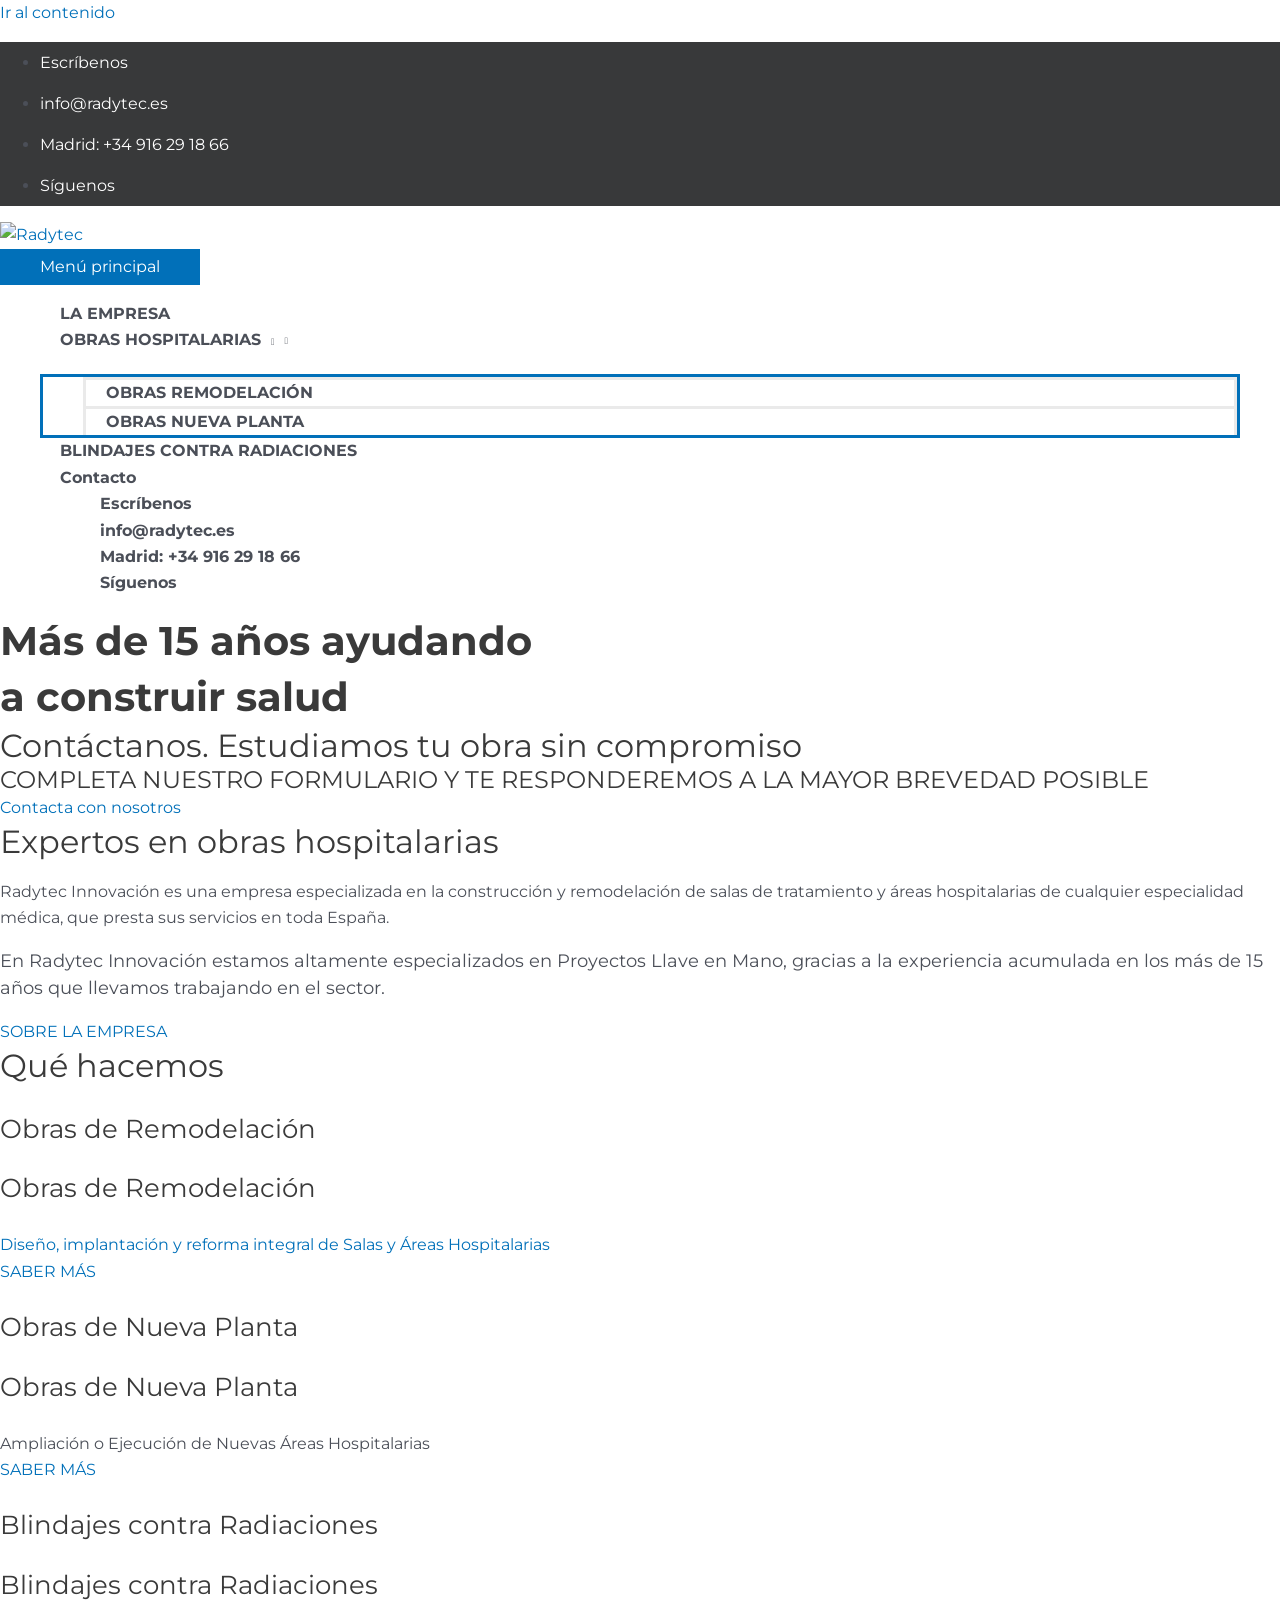
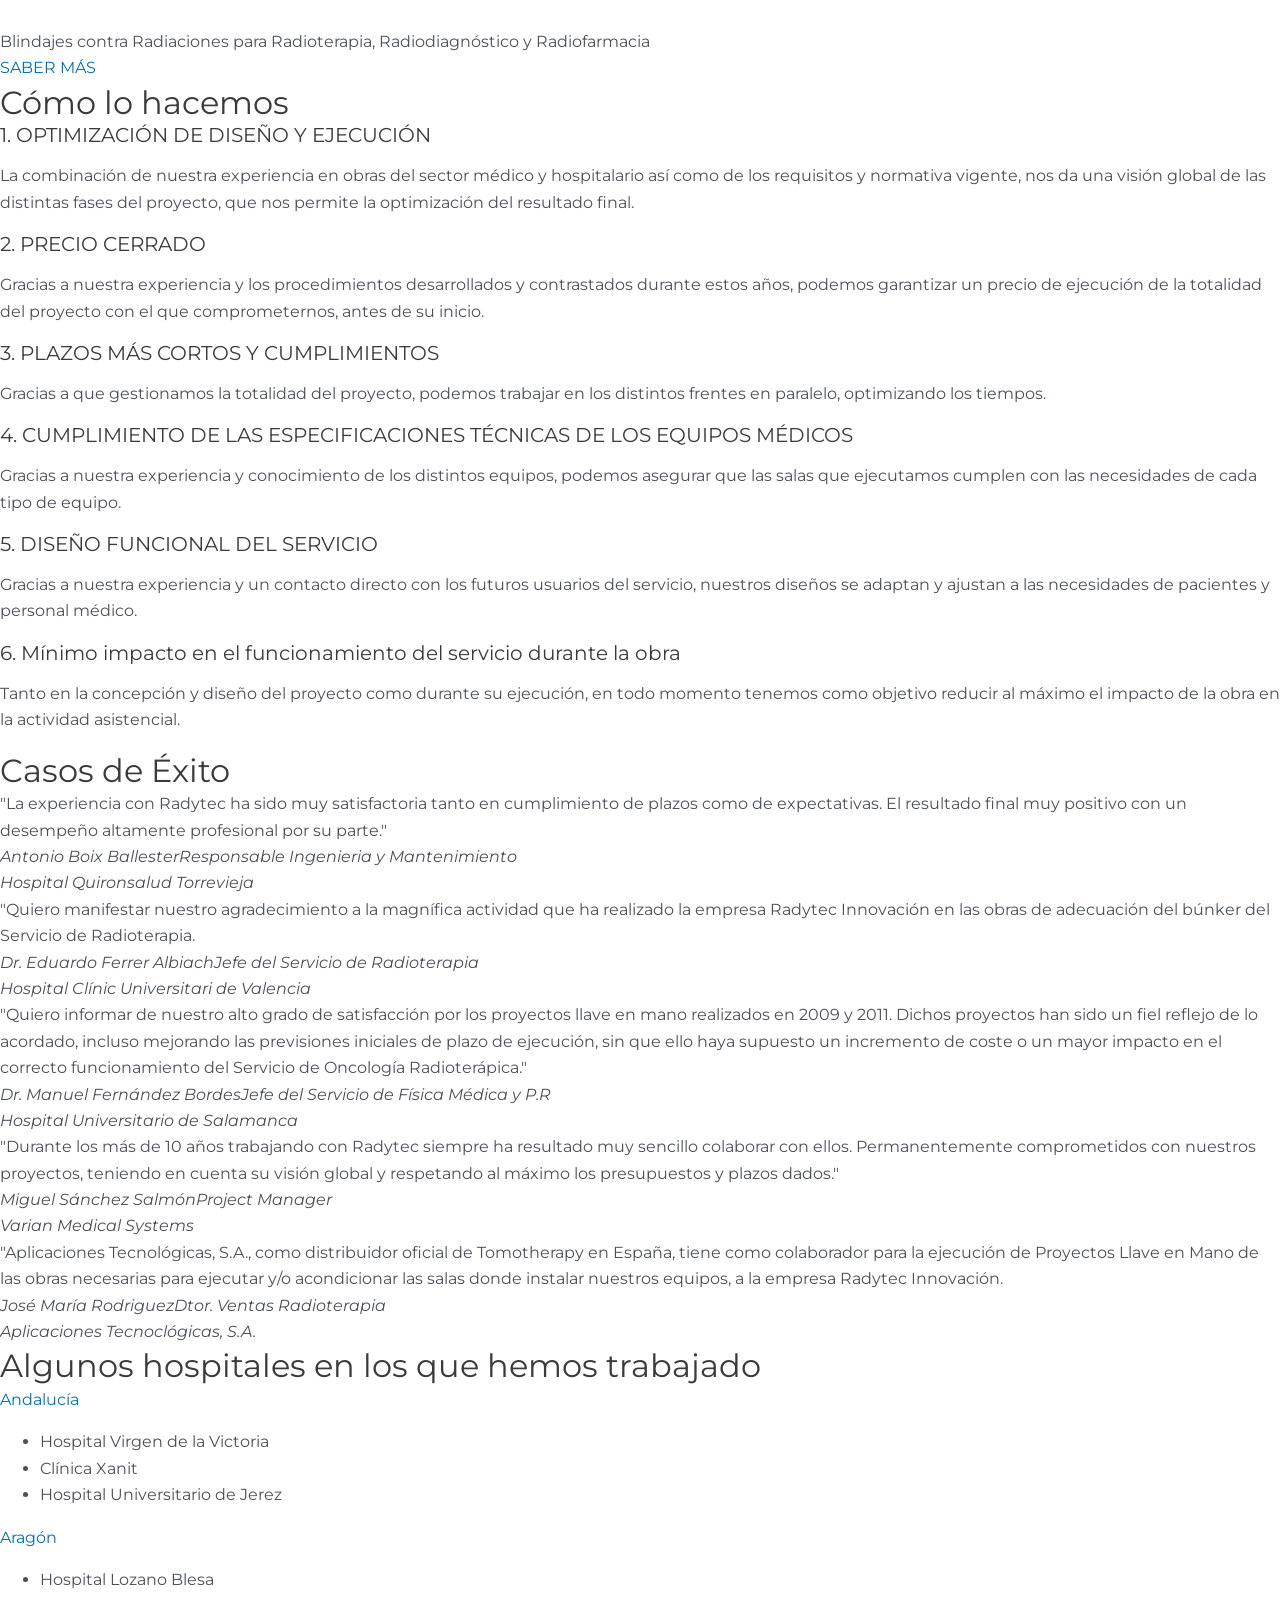
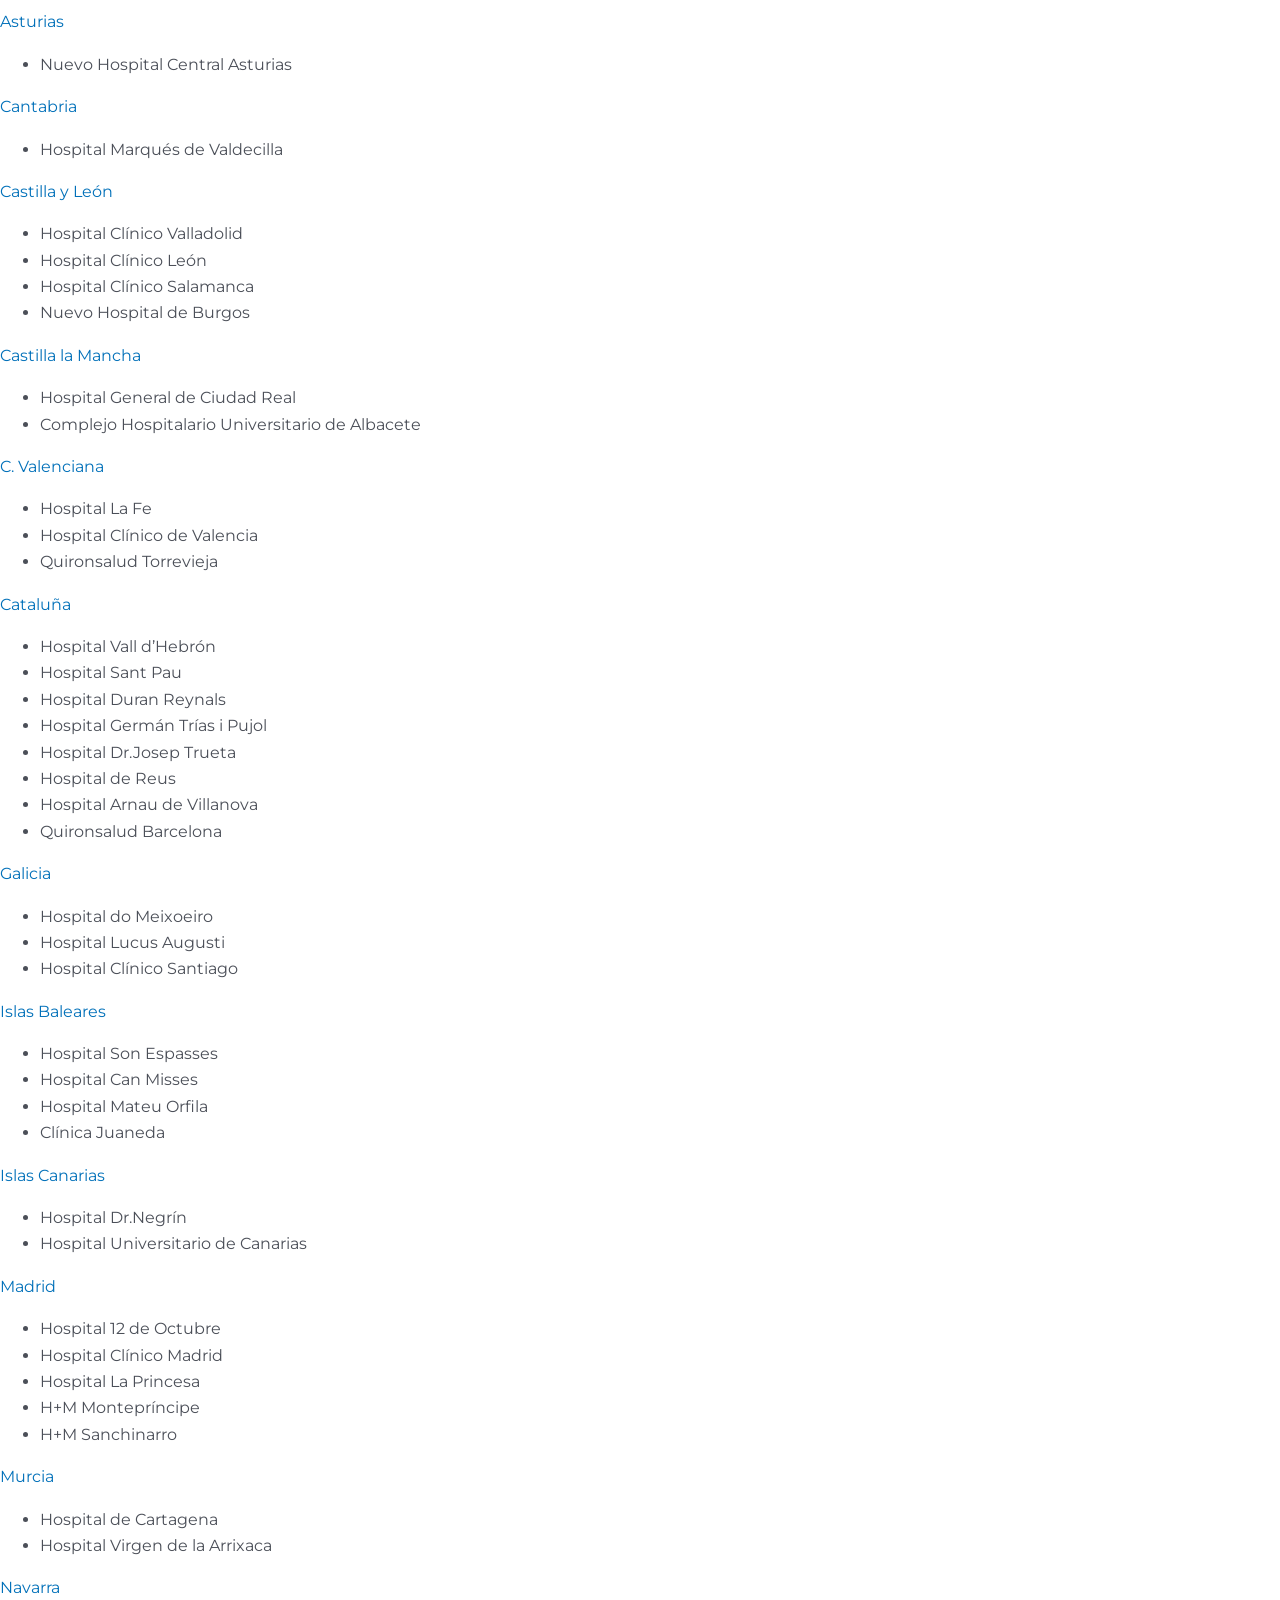
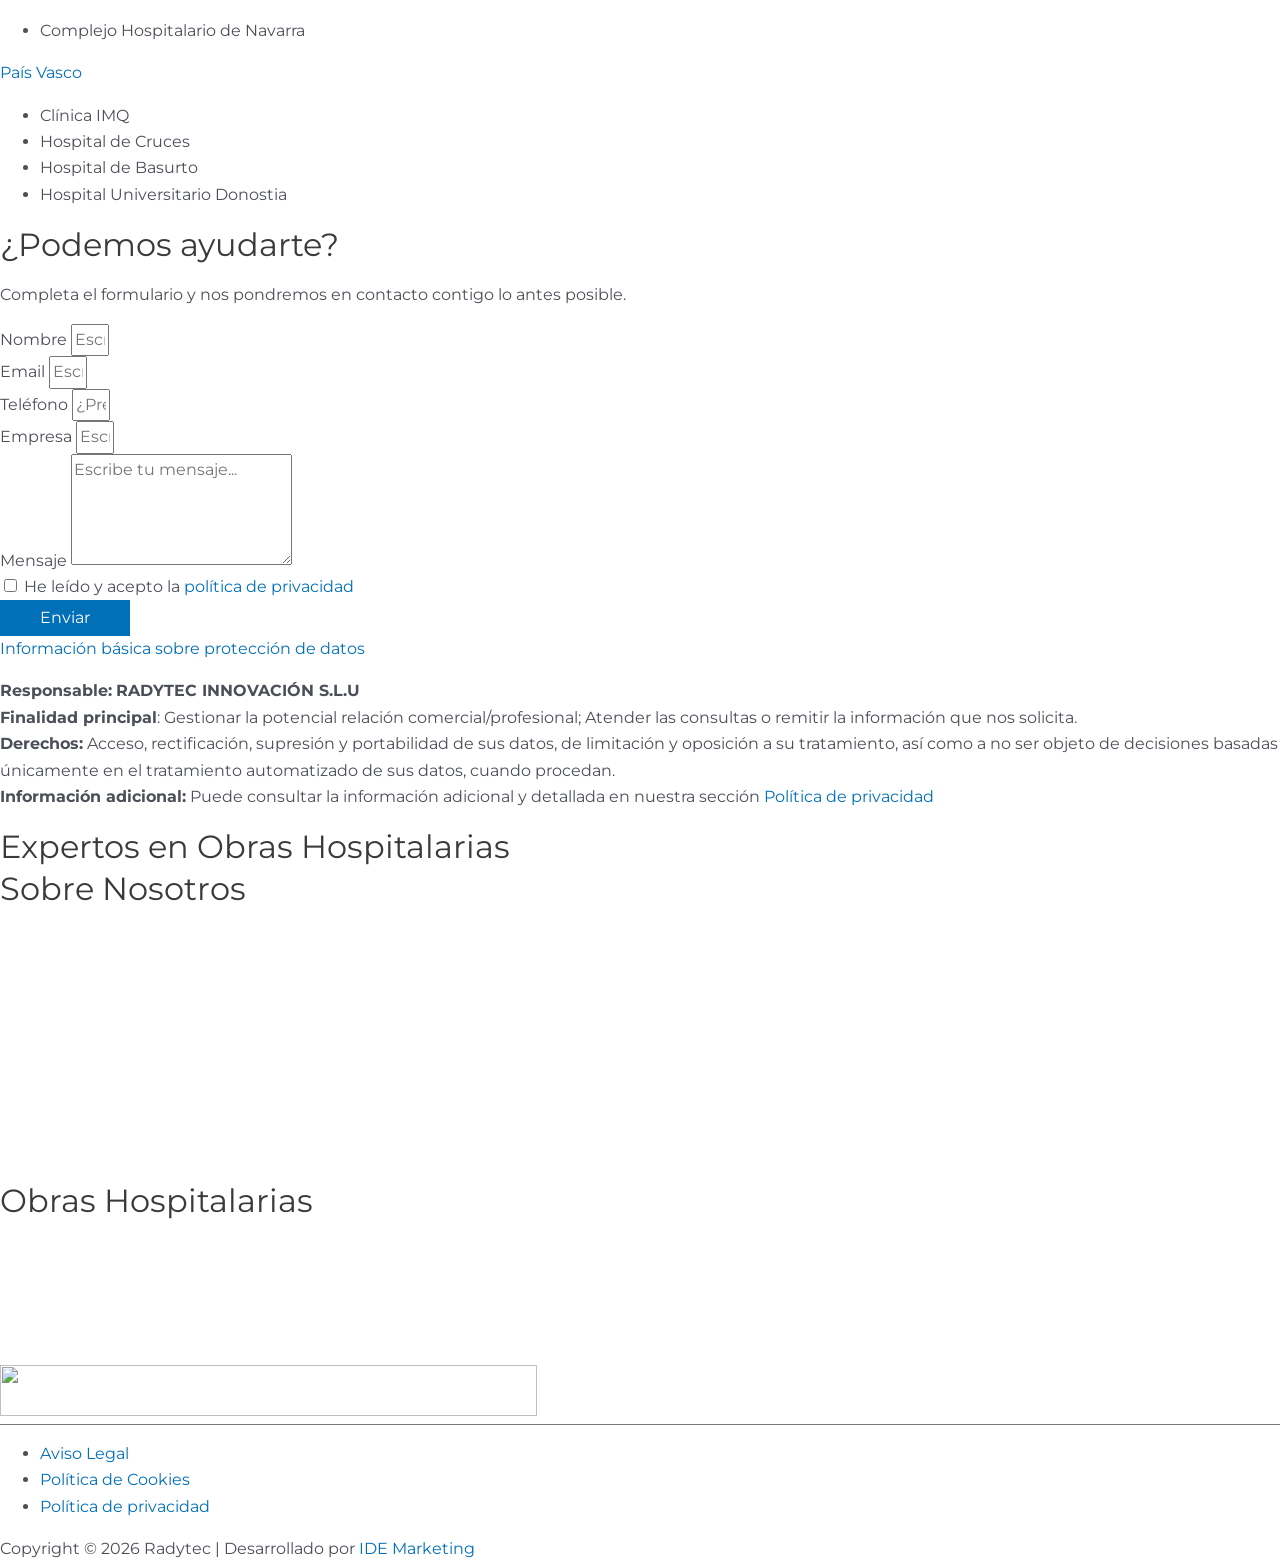
==== index.html @ 027f1212 "Add files via upload" ====
<!DOCTYPE html>
<html lang="es">
<head>
<meta charset="UTF-8">
<meta name="viewport" content="width=device-width, initial-scale=1">
	<link rel="profile" href="https://gmpg.org/xfn/11"> 
	

<meta name='robots' content='index, follow, max-image-preview:large, max-snippet:-1, max-video-preview:-1' />
	<style>img:is([sizes="auto" i], [sizes^="auto," i]) { contain-intrinsic-size: 3000px 1500px }</style>
	
	<!-- This site is optimized with the Yoast SEO plugin v24.4 - https://yoast.com/wordpress/plugins/seo/ -->
	<title>Diseño y Ejecución de Obras Hospitalarias | Radytec Innovación</title>
	<meta name="description" content="Somos expertos en obras hospitalarias. Nos encargamos del diseño y ejecución de obras en hospitales. Estudiamos su obra sin compromiso." />
	<link rel="canonical" href="https://radytec.es/" />
	<meta property="og:locale" content="es_ES" />
	<meta property="og:type" content="website" />
	<meta property="og:title" content="Diseño y Ejecución de Obras Hospitalarias | Radytec Innovación" />
	<meta property="og:description" content="Somos expertos en obras hospitalarias. Nos encargamos del diseño y ejecución de obras en hospitales. Estudiamos su obra sin compromiso." />
	<meta property="og:url" content="https://radytec.es/" />
	<meta property="og:site_name" content="Radytec" />
	<meta property="article:modified_time" content="2023-08-02T09:42:16+00:00" />
	<meta property="og:image" content="https://radytec.es/assets/uploads/2023/08/LOGOS-KIT.png" />
	<meta name="twitter:card" content="summary_large_image" />
	<script type="application/ld+json" class="yoast-schema-graph">{"@context":"https://schema.org","@graph":[{"@type":"WebPage","@id":"https://radytec.es/","url":"https://radytec.es/","name":"Diseño y Ejecución de Obras Hospitalarias | Radytec Innovación","isPartOf":{"@id":"https://radytec.es/#website"},"about":{"@id":"https://radytec.es/#organization"},"primaryImageOfPage":{"@id":"https://radytec.es/#primaryimage"},"image":{"@id":"https://radytec.es/#primaryimage"},"thumbnailUrl":"https://radytec.es/assets/uploads/2023/08/LOGOS-KIT.png","datePublished":"2020-11-16T09:42:50+00:00","dateModified":"2023-08-02T09:42:16+00:00","description":"Somos expertos en obras hospitalarias. Nos encargamos del diseño y ejecución de obras en hospitales. Estudiamos su obra sin compromiso.","breadcrumb":{"@id":"https://radytec.es/#breadcrumb"},"inLanguage":"es","potentialAction":[{"@type":"ReadAction","target":["https://radytec.es/"]}]},{"@type":"ImageObject","inLanguage":"es","@id":"https://radytec.es/#primaryimage","url":"https://radytec.es/assets/uploads/2023/08/LOGOS-KIT.png","contentUrl":"https://radytec.es/assets/uploads/2023/08/LOGOS-KIT.png","width":537,"height":51},{"@type":"BreadcrumbList","@id":"https://radytec.es/#breadcrumb","itemListElement":[{"@type":"ListItem","position":1,"name":"Portada"}]},{"@type":"WebSite","@id":"https://radytec.es/#website","url":"https://radytec.es/","name":"Radytec","description":"","publisher":{"@id":"https://radytec.es/#organization"},"potentialAction":[{"@type":"SearchAction","target":{"@type":"EntryPoint","urlTemplate":"https://radytec.es/?s={search_term_string}"},"query-input":{"@type":"PropertyValueSpecification","valueRequired":true,"valueName":"search_term_string"}}],"inLanguage":"es"},{"@type":"Organization","@id":"https://radytec.es/#organization","name":"Radytec Innovación","url":"https://radytec.es/","logo":{"@type":"ImageObject","inLanguage":"es","@id":"https://radytec.es/#/schema/logo/image/","url":"https://radytec.es/assets/uploads/2020/11/Radytec-vertical.svg","contentUrl":"https://radytec.es/assets/uploads/2020/11/Radytec-vertical.svg","width":1,"height":1,"caption":"Radytec Innovación"},"image":{"@id":"https://radytec.es/#/schema/logo/image/"}}]}</script>
	<!-- / Yoast SEO plugin. -->


<link rel='stylesheet' id='astra-theme-css-css' href='assets/themes/astra/assets/css/minified/style.min.v4.11.17.css' media='all' />
<style id='astra-theme-css-inline-css'>
.ast-no-sidebar .entry-content .alignfull {margin-left: calc( -50vw + 50%);margin-right: calc( -50vw + 50%);max-width: 100vw;width: 100vw;}.ast-no-sidebar .entry-content .alignwide {margin-left: calc(-41vw + 50%);margin-right: calc(-41vw + 50%);max-width: unset;width: unset;}.ast-no-sidebar .entry-content .alignfull .alignfull,.ast-no-sidebar .entry-content .alignfull .alignwide,.ast-no-sidebar .entry-content .alignwide .alignfull,.ast-no-sidebar .entry-content .alignwide .alignwide,.ast-no-sidebar .entry-content .wp-block-column .alignfull,.ast-no-sidebar .entry-content .wp-block-column .alignwide{width: 100%;margin-left: auto;margin-right: auto;}.wp-block-gallery,.blocks-gallery-grid {margin: 0;}.wp-block-separator {max-width: 100px;}.wp-block-separator.is-style-wide,.wp-block-separator.is-style-dots {max-width: none;}.entry-content .has-2-columns .wp-block-column:first-child {padding-right: 10px;}.entry-content .has-2-columns .wp-block-column:last-child {padding-left: 10px;}@media (max-width: 782px) {.entry-content .wp-block-columns .wp-block-column {flex-basis: 100%;}.entry-content .has-2-columns .wp-block-column:first-child {padding-right: 0;}.entry-content .has-2-columns .wp-block-column:last-child {padding-left: 0;}}body .entry-content .wp-block-latest-posts {margin-left: 0;}body .entry-content .wp-block-latest-posts li {list-style: none;}.ast-no-sidebar .ast-container .entry-content .wp-block-latest-posts {margin-left: 0;}.ast-header-break-point .entry-content .alignwide {margin-left: auto;margin-right: auto;}.entry-content .blocks-gallery-item img {margin-bottom: auto;}.wp-block-pullquote {border-top: 4px solid #555d66;border-bottom: 4px solid #555d66;color: #40464d;}:root{--ast-post-nav-space:0;--ast-container-default-xlg-padding:6.67em;--ast-container-default-lg-padding:5.67em;--ast-container-default-slg-padding:4.34em;--ast-container-default-md-padding:3.34em;--ast-container-default-sm-padding:6.67em;--ast-container-default-xs-padding:2.4em;--ast-container-default-xxs-padding:1.4em;--ast-code-block-background:#EEEEEE;--ast-comment-inputs-background:#FAFAFA;--ast-normal-container-width:1200px;--ast-narrow-container-width:750px;--ast-blog-title-font-weight:normal;--ast-blog-meta-weight:inherit;--ast-global-color-primary:var(--ast-global-color-5);--ast-global-color-secondary:var(--ast-global-color-4);--ast-global-color-alternate-background:var(--ast-global-color-7);--ast-global-color-subtle-background:var(--ast-global-color-6);--ast-bg-style-guide:#F8FAFC;--ast-shadow-style-guide:0px 0px 4px 0 #00000057;--ast-global-dark-bg-style:#fff;--ast-global-dark-lfs:#fbfbfb;--ast-widget-bg-color:#fafafa;--ast-wc-container-head-bg-color:#fbfbfb;--ast-title-layout-bg:#eeeeee;--ast-search-border-color:#e7e7e7;--ast-lifter-hover-bg:#e6e6e6;--ast-gallery-block-color:#000;--srfm-color-input-label:var(--ast-global-color-2);}html{font-size:100%;}a,.page-title{color:var(--ast-global-color-0);}a:hover,a:focus{color:var(--ast-global-color-1);}body,button,input,select,textarea,.ast-button,.ast-custom-button{font-family:'Montserrat',sans-serif;font-weight:400;font-size:16px;font-size:1rem;line-height:var(--ast-body-line-height,1.65em);}blockquote{color:var(--ast-global-color-3);}h1,h2,h3,h4,h5,h6,.entry-content :where(h1,h2,h3,h4,h5,h6),.site-title,.site-title a{font-family:'Montserrat',sans-serif;font-weight:400;}.site-title{font-size:35px;font-size:2.1875rem;display:none;}header .custom-logo-link img{max-width:200px;width:200px;}.astra-logo-svg{width:200px;}.site-header .site-description{font-size:15px;font-size:0.9375rem;display:none;}.entry-title{font-size:26px;font-size:1.625rem;}.archive .ast-article-post .ast-article-inner,.blog .ast-article-post .ast-article-inner,.archive .ast-article-post .ast-article-inner:hover,.blog .ast-article-post .ast-article-inner:hover{overflow:hidden;}h1,.entry-content :where(h1){font-size:40px;font-size:2.5rem;font-weight:700;font-family:'Montserrat',sans-serif;line-height:1.4em;}h2,.entry-content :where(h2){font-size:32px;font-size:2rem;font-weight:400;font-family:'Montserrat',sans-serif;line-height:1.3em;}h3,.entry-content :where(h3){font-size:26px;font-size:1.625rem;font-weight:400;font-family:'Montserrat',sans-serif;line-height:1.3em;}h4,.entry-content :where(h4){font-size:24px;font-size:1.5rem;line-height:1.2em;font-weight:400;font-family:'Montserrat',sans-serif;}h5,.entry-content :where(h5){font-size:20px;font-size:1.25rem;line-height:1.2em;font-weight:400;font-family:'Montserrat',sans-serif;}h6,.entry-content :where(h6){font-size:16px;font-size:1rem;line-height:1.25em;font-weight:400;font-family:'Montserrat',sans-serif;}::selection{background-color:var(--ast-global-color-0);color:#ffffff;}body,h1,h2,h3,h4,h5,h6,.entry-title a,.entry-content :where(h1,h2,h3,h4,h5,h6){color:var(--ast-global-color-3);}.tagcloud a:hover,.tagcloud a:focus,.tagcloud a.current-item{color:#ffffff;border-color:var(--ast-global-color-0);background-color:var(--ast-global-color-0);}input:focus,input[type="text"]:focus,input[type="email"]:focus,input[type="url"]:focus,input[type="password"]:focus,input[type="reset"]:focus,input[type="search"]:focus,textarea:focus{border-color:var(--ast-global-color-0);}input[type="radio"]:checked,input[type=reset],input[type="checkbox"]:checked,input[type="checkbox"]:hover:checked,input[type="checkbox"]:focus:checked,input[type=range]::-webkit-slider-thumb{border-color:var(--ast-global-color-0);background-color:var(--ast-global-color-0);box-shadow:none;}.site-footer a:hover + .post-count,.site-footer a:focus + .post-count{background:var(--ast-global-color-0);border-color:var(--ast-global-color-0);}.single .nav-links .nav-previous,.single .nav-links .nav-next{color:var(--ast-global-color-0);}.entry-meta,.entry-meta *{line-height:1.45;color:var(--ast-global-color-0);}.entry-meta a:not(.ast-button):hover,.entry-meta a:not(.ast-button):hover *,.entry-meta a:not(.ast-button):focus,.entry-meta a:not(.ast-button):focus *,.page-links > .page-link,.page-links .page-link:hover,.post-navigation a:hover{color:var(--ast-global-color-1);}#cat option,.secondary .calendar_wrap thead a,.secondary .calendar_wrap thead a:visited{color:var(--ast-global-color-0);}.secondary .calendar_wrap #today,.ast-progress-val span{background:var(--ast-global-color-0);}.secondary a:hover + .post-count,.secondary a:focus + .post-count{background:var(--ast-global-color-0);border-color:var(--ast-global-color-0);}.calendar_wrap #today > a{color:#ffffff;}.page-links .page-link,.single .post-navigation a{color:var(--ast-global-color-0);}.ast-search-menu-icon .search-form button.search-submit{padding:0 4px;}.ast-search-menu-icon form.search-form{padding-right:0;}.ast-header-search .ast-search-menu-icon.ast-dropdown-active .search-form,.ast-header-search .ast-search-menu-icon.ast-dropdown-active .search-field:focus{transition:all 0.2s;}.search-form input.search-field:focus{outline:none;}.widget-title,.widget .wp-block-heading{font-size:22px;font-size:1.375rem;color:var(--ast-global-color-3);}.single .ast-author-details .author-title{color:var(--ast-global-color-1);}.ast-search-menu-icon.slide-search a:focus-visible:focus-visible,.astra-search-icon:focus-visible,#close:focus-visible,a:focus-visible,.ast-menu-toggle:focus-visible,.site .skip-link:focus-visible,.wp-block-loginout input:focus-visible,.wp-block-search.wp-block-search__button-inside .wp-block-search__inside-wrapper,.ast-header-navigation-arrow:focus-visible,.ast-orders-table__row .ast-orders-table__cell:focus-visible,a#ast-apply-coupon:focus-visible,#ast-apply-coupon:focus-visible,#close:focus-visible,.button.search-submit:focus-visible,#search_submit:focus,.normal-search:focus-visible,.ast-header-account-wrap:focus-visible,.astra-cart-drawer-close:focus,.ast-single-variation:focus,.ast-button:focus{outline-style:dotted;outline-color:inherit;outline-width:thin;}input:focus,input[type="text"]:focus,input[type="email"]:focus,input[type="url"]:focus,input[type="password"]:focus,input[type="reset"]:focus,input[type="search"]:focus,input[type="number"]:focus,textarea:focus,.wp-block-search__input:focus,[data-section="section-header-mobile-trigger"] .ast-button-wrap .ast-mobile-menu-trigger-minimal:focus,.ast-mobile-popup-drawer.active .menu-toggle-close:focus,#ast-scroll-top:focus,#coupon_code:focus,#ast-coupon-code:focus{border-style:dotted;border-color:inherit;border-width:thin;}input{outline:none;}.main-header-menu .menu-link,.ast-header-custom-item a{color:var(--ast-global-color-3);}.main-header-menu .menu-item:hover > .menu-link,.main-header-menu .menu-item:hover > .ast-menu-toggle,.main-header-menu .ast-masthead-custom-menu-items a:hover,.main-header-menu .menu-item.focus > .menu-link,.main-header-menu .menu-item.focus > .ast-menu-toggle,.main-header-menu .current-menu-item > .menu-link,.main-header-menu .current-menu-ancestor > .menu-link,.main-header-menu .current-menu-item > .ast-menu-toggle,.main-header-menu .current-menu-ancestor > .ast-menu-toggle{color:var(--ast-global-color-0);}.header-main-layout-3 .ast-main-header-bar-alignment{margin-right:auto;}.header-main-layout-2 .site-header-section-left .ast-site-identity{text-align:left;}.ast-logo-title-inline .site-logo-img{padding-right:1em;}.site-logo-img img{ transition:all 0.2s linear;}body .ast-oembed-container *{position:absolute;top:0;width:100%;height:100%;left:0;}body .wp-block-embed-pocket-casts .ast-oembed-container *{position:unset;}.ast-header-break-point .ast-mobile-menu-buttons-minimal.menu-toggle{background:transparent;color:var(--ast-global-color-0);}.ast-header-break-point .ast-mobile-menu-buttons-outline.menu-toggle{background:transparent;border:1px solid var(--ast-global-color-0);color:var(--ast-global-color-0);}.ast-header-break-point .ast-mobile-menu-buttons-fill.menu-toggle{background:var(--ast-global-color-0);}.ast-single-post-featured-section + article {margin-top: 2em;}.site-content .ast-single-post-featured-section img {width: 100%;overflow: hidden;object-fit: cover;}.site > .ast-single-related-posts-container {margin-top: 0;}@media (min-width: 922px) {.ast-desktop .ast-container--narrow {max-width: var(--ast-narrow-container-width);margin: 0 auto;}}.ast-page-builder-template .hentry {margin: 0;}.ast-page-builder-template .site-content > .ast-container {max-width: 100%;padding: 0;}.ast-page-builder-template .site .site-content #primary {padding: 0;margin: 0;}.ast-page-builder-template .no-results {text-align: center;margin: 4em auto;}.ast-page-builder-template .ast-pagination {padding: 2em;}.ast-page-builder-template .entry-header.ast-no-title.ast-no-thumbnail {margin-top: 0;}.ast-page-builder-template .entry-header.ast-header-without-markup {margin-top: 0;margin-bottom: 0;}.ast-page-builder-template .entry-header.ast-no-title.ast-no-meta {margin-bottom: 0;}.ast-page-builder-template.single .post-navigation {padding-bottom: 2em;}.ast-page-builder-template.single-post .site-content > .ast-container {max-width: 100%;}.ast-page-builder-template .entry-header {margin-top: 4em;margin-left: auto;margin-right: auto;padding-left: 20px;padding-right: 20px;}.single.ast-page-builder-template .entry-header {padding-left: 20px;padding-right: 20px;}.ast-page-builder-template .ast-archive-description {margin: 4em auto 0;padding-left: 20px;padding-right: 20px;}.ast-page-builder-template.ast-no-sidebar .entry-content .alignwide {margin-left: 0;margin-right: 0;}.footer-adv .footer-adv-overlay{border-top-style:solid;border-top-color:#7a7a7a;}.wp-block-buttons.aligncenter{justify-content:center;}@media (max-width:921px){.ast-theme-transparent-header #primary,.ast-theme-transparent-header #secondary{padding:0;}}.ast-plain-container.ast-no-sidebar #primary{margin-top:0;margin-bottom:0;}@media (min-width:1200px){.wp-block-group .has-background{padding:20px;}}@media (min-width:1200px){.ast-no-sidebar.ast-separate-container .entry-content .wp-block-group.alignwide,.ast-no-sidebar.ast-separate-container .entry-content .wp-block-cover.alignwide{margin-left:-20px;margin-right:-20px;padding-left:20px;padding-right:20px;}.ast-no-sidebar.ast-separate-container .entry-content .wp-block-cover.alignfull,.ast-no-sidebar.ast-separate-container .entry-content .wp-block-group.alignfull{margin-left:-6.67em;margin-right:-6.67em;padding-left:6.67em;padding-right:6.67em;}}@media (min-width:1200px){.wp-block-cover-image.alignwide .wp-block-cover__inner-container,.wp-block-cover.alignwide .wp-block-cover__inner-container,.wp-block-cover-image.alignfull .wp-block-cover__inner-container,.wp-block-cover.alignfull .wp-block-cover__inner-container{width:100%;}}.wp-block-columns{margin-bottom:unset;}.wp-block-image.size-full{margin:2rem 0;}.wp-block-separator.has-background{padding:0;}.wp-block-gallery{margin-bottom:1.6em;}.wp-block-group{padding-top:4em;padding-bottom:4em;}.wp-block-group__inner-container .wp-block-columns:last-child,.wp-block-group__inner-container :last-child,.wp-block-table table{margin-bottom:0;}.blocks-gallery-grid{width:100%;}.wp-block-navigation-link__content{padding:5px 0;}.wp-block-group .wp-block-group .has-text-align-center,.wp-block-group .wp-block-column .has-text-align-center{max-width:100%;}.has-text-align-center{margin:0 auto;}@media (min-width:1200px){.wp-block-cover__inner-container,.alignwide .wp-block-group__inner-container,.alignfull .wp-block-group__inner-container{max-width:1200px;margin:0 auto;}.wp-block-group.alignnone,.wp-block-group.aligncenter,.wp-block-group.alignleft,.wp-block-group.alignright,.wp-block-group.alignwide,.wp-block-columns.alignwide{margin:2rem 0 1rem 0;}}@media (max-width:1200px){.wp-block-group{padding:3em;}.wp-block-group .wp-block-group{padding:1.5em;}.wp-block-columns,.wp-block-column{margin:1rem 0;}}@media (min-width:921px){.wp-block-columns .wp-block-group{padding:2em;}}@media (max-width:544px){.wp-block-cover-image .wp-block-cover__inner-container,.wp-block-cover .wp-block-cover__inner-container{width:unset;}.wp-block-cover,.wp-block-cover-image{padding:2em 0;}.wp-block-group,.wp-block-cover{padding:2em;}.wp-block-media-text__media img,.wp-block-media-text__media video{width:unset;max-width:100%;}.wp-block-media-text.has-background .wp-block-media-text__content{padding:1em;}.wp-block-media-text .wp-block-media-text__content{padding:3em 2em;}}.wp-block-image.aligncenter{margin-left:auto;margin-right:auto;}.wp-block-table.aligncenter{margin-left:auto;margin-right:auto;}.wp-block-buttons .wp-block-button.is-style-outline .wp-block-button__link.wp-element-button,.ast-outline-button,.wp-block-uagb-buttons-child .uagb-buttons-repeater.ast-outline-button{border-top-width:2px;border-right-width:2px;border-bottom-width:2px;border-left-width:2px;font-family:inherit;font-weight:inherit;line-height:1em;}.wp-block-button .wp-block-button__link.wp-element-button.is-style-outline:not(.has-background),.wp-block-button.is-style-outline>.wp-block-button__link.wp-element-button:not(.has-background),.ast-outline-button{background-color:transparent;}.entry-content[data-ast-blocks-layout] > figure{margin-bottom:1em;}.elementor-widget-container .elementor-loop-container .e-loop-item[data-elementor-type="loop-item"]{width:100%;}@media (max-width:921px){.ast-left-sidebar #content > .ast-container{display:flex;flex-direction:column-reverse;width:100%;}.ast-separate-container .ast-article-post,.ast-separate-container .ast-article-single{padding:1.5em 2.14em;}.ast-author-box img.avatar{margin:20px 0 0 0;}}@media (min-width:922px){.ast-separate-container.ast-right-sidebar #primary,.ast-separate-container.ast-left-sidebar #primary{border:0;}.search-no-results.ast-separate-container #primary{margin-bottom:4em;}}.wp-block-button .wp-block-button__link{color:#ffffff;}.wp-block-button .wp-block-button__link:hover,.wp-block-button .wp-block-button__link:focus{color:#ffffff;background-color:var(--ast-global-color-1);border-color:var(--ast-global-color-1);}.elementor-widget-heading h1.elementor-heading-title{line-height:1.4em;}.elementor-widget-heading h2.elementor-heading-title{line-height:1.3em;}.elementor-widget-heading h3.elementor-heading-title{line-height:1.3em;}.elementor-widget-heading h4.elementor-heading-title{line-height:1.2em;}.elementor-widget-heading h5.elementor-heading-title{line-height:1.2em;}.elementor-widget-heading h6.elementor-heading-title{line-height:1.25em;}.wp-block-button .wp-block-button__link{border-top-width:0;border-right-width:0;border-left-width:0;border-bottom-width:0;border-color:var(--ast-global-color-0);background-color:var(--ast-global-color-0);color:#ffffff;font-family:inherit;font-weight:inherit;line-height:1em;padding-top:10px;padding-right:40px;padding-bottom:10px;padding-left:40px;}.menu-toggle,button,.ast-button,.ast-custom-button,.button,input#submit,input[type="button"],input[type="submit"],input[type="reset"]{border-style:solid;border-top-width:0;border-right-width:0;border-left-width:0;border-bottom-width:0;color:#ffffff;border-color:var(--ast-global-color-0);background-color:var(--ast-global-color-0);padding-top:10px;padding-right:40px;padding-bottom:10px;padding-left:40px;font-family:inherit;font-weight:inherit;line-height:1em;}button:focus,.menu-toggle:hover,button:hover,.ast-button:hover,.ast-custom-button:hover .button:hover,.ast-custom-button:hover ,input[type=reset]:hover,input[type=reset]:focus,input#submit:hover,input#submit:focus,input[type="button"]:hover,input[type="button"]:focus,input[type="submit"]:hover,input[type="submit"]:focus{color:#ffffff;background-color:var(--ast-global-color-1);border-color:var(--ast-global-color-1);}@media (max-width:921px){.ast-mobile-header-stack .main-header-bar .ast-search-menu-icon{display:inline-block;}.ast-header-break-point.ast-header-custom-item-outside .ast-mobile-header-stack .main-header-bar .ast-search-icon{margin:0;}.ast-comment-avatar-wrap img{max-width:2.5em;}.ast-comment-meta{padding:0 1.8888em 1.3333em;}.ast-separate-container .ast-comment-list li.depth-1{padding:1.5em 2.14em;}.ast-separate-container .comment-respond{padding:2em 2.14em;}}@media (min-width:544px){.ast-container{max-width:100%;}}@media (max-width:544px){.ast-separate-container .ast-article-post,.ast-separate-container .ast-article-single,.ast-separate-container .comments-title,.ast-separate-container .ast-archive-description{padding:1.5em 1em;}.ast-separate-container #content .ast-container{padding-left:0.54em;padding-right:0.54em;}.ast-separate-container .ast-comment-list .bypostauthor{padding:.5em;}.ast-search-menu-icon.ast-dropdown-active .search-field{width:170px;}.site-branding img,.site-header .site-logo-img .custom-logo-link img{max-width:100%;}} #ast-mobile-header .ast-site-header-cart-li a{pointer-events:none;}.ast-no-sidebar.ast-separate-container .entry-content .alignfull {margin-left: -6.67em;margin-right: -6.67em;width: auto;}@media (max-width: 1200px) {.ast-no-sidebar.ast-separate-container .entry-content .alignfull {margin-left: -2.4em;margin-right: -2.4em;}}@media (max-width: 768px) {.ast-no-sidebar.ast-separate-container .entry-content .alignfull {margin-left: -2.14em;margin-right: -2.14em;}}@media (max-width: 544px) {.ast-no-sidebar.ast-separate-container .entry-content .alignfull {margin-left: -1em;margin-right: -1em;}}.ast-no-sidebar.ast-separate-container .entry-content .alignwide {margin-left: -20px;margin-right: -20px;}.ast-no-sidebar.ast-separate-container .entry-content .wp-block-column .alignfull,.ast-no-sidebar.ast-separate-container .entry-content .wp-block-column .alignwide {margin-left: auto;margin-right: auto;width: 100%;}@media (max-width:921px){.site-title{display:none;}.site-header .site-description{display:none;}h1,.entry-content :where(h1){font-size:30px;}h2,.entry-content :where(h2){font-size:25px;}h3,.entry-content :where(h3){font-size:20px;}.astra-logo-svg{width:144px;}header .custom-logo-link img,.ast-header-break-point .site-logo-img .custom-mobile-logo-link img{max-width:144px;width:144px;}}@media (max-width:544px){.site-title{display:none;}.site-header .site-description{display:none;}h1,.entry-content :where(h1){font-size:30px;}h2,.entry-content :where(h2){font-size:25px;}h3,.entry-content :where(h3){font-size:20px;}}@media (max-width:921px){html{font-size:91.2%;}}@media (max-width:544px){html{font-size:91.2%;}}@media (min-width:922px){.ast-container{max-width:1240px;}}@font-face {font-family: "Astra";src: url(assets/themes/astra/assets/fonts/astra.woff) format("woff"),url(assets/themes/astra/assets/fonts/astra.ttf) format("truetype"),url(assets/themes/astra/assets/fonts/astra.svg#astra) format("svg");font-weight: normal;font-style: normal;font-display: fallback;}@media (max-width:921px) {.main-header-bar .main-header-bar-navigation{display:none;}}.ast-desktop .main-header-menu.submenu-with-border .sub-menu,.ast-desktop .main-header-menu.submenu-with-border .astra-full-megamenu-wrapper{border-color:var(--ast-global-color-0);}.ast-desktop .main-header-menu.submenu-with-border .sub-menu{border-style:solid;}.ast-desktop .main-header-menu.submenu-with-border .sub-menu .sub-menu{top:-0px;}.ast-desktop .main-header-menu.submenu-with-border .sub-menu .menu-link,.ast-desktop .main-header-menu.submenu-with-border .children .menu-link{border-bottom-width:0px;border-style:solid;border-color:#eaeaea;}@media (min-width:922px){.main-header-menu .sub-menu .menu-item.ast-left-align-sub-menu:hover > .sub-menu,.main-header-menu .sub-menu .menu-item.ast-left-align-sub-menu.focus > .sub-menu{margin-left:-0px;}}.ast-small-footer{border-top-style:solid;border-top-width:1px;border-top-color:#7a7a7a;}.site .comments-area{padding-bottom:3em;}.ast-header-break-point.ast-header-custom-item-inside .main-header-bar .main-header-bar-navigation .ast-search-icon {display: none;}.ast-header-break-point.ast-header-custom-item-inside .main-header-bar .ast-search-menu-icon .search-form {padding: 0;display: block;overflow: hidden;}.ast-header-break-point .ast-header-custom-item .widget:last-child {margin-bottom: 1em;}.ast-header-custom-item .widget {margin: 0.5em;display: inline-block;vertical-align: middle;}.ast-header-custom-item .widget p {margin-bottom: 0;}.ast-header-custom-item .widget li {width: auto;}.ast-header-custom-item-inside .button-custom-menu-item .menu-link {display: none;}.ast-header-custom-item-inside.ast-header-break-point .button-custom-menu-item .ast-custom-button-link {display: none;}.ast-header-custom-item-inside.ast-header-break-point .button-custom-menu-item .menu-link {display: block;}.ast-header-break-point.ast-header-custom-item-outside .main-header-bar .ast-search-icon {margin-right: 1em;}.ast-header-break-point.ast-header-custom-item-inside .main-header-bar .ast-search-menu-icon .search-field,.ast-header-break-point.ast-header-custom-item-inside .main-header-bar .ast-search-menu-icon.ast-inline-search .search-field {width: 100%;padding-right: 5.5em;}.ast-header-break-point.ast-header-custom-item-inside .main-header-bar .ast-search-menu-icon .search-submit {display: block;position: absolute;height: 100%;top: 0;right: 0;padding: 0 1em;border-radius: 0;}.ast-header-break-point .ast-header-custom-item .ast-masthead-custom-menu-items {padding-left: 20px;padding-right: 20px;margin-bottom: 1em;margin-top: 1em;}.ast-header-custom-item-inside.ast-header-break-point .button-custom-menu-item {padding-left: 0;padding-right: 0;margin-top: 0;margin-bottom: 0;}.astra-icon-down_arrow::after {content: "\e900";font-family: Astra;}.astra-icon-close::after {content: "\e5cd";font-family: Astra;}.astra-icon-drag_handle::after {content: "\e25d";font-family: Astra;}.astra-icon-format_align_justify::after {content: "\e235";font-family: Astra;}.astra-icon-menu::after {content: "\e5d2";font-family: Astra;}.astra-icon-reorder::after {content: "\e8fe";font-family: Astra;}.astra-icon-search::after {content: "\e8b6";font-family: Astra;}.astra-icon-zoom_in::after {content: "\e56b";font-family: Astra;}.astra-icon-check-circle::after {content: "\e901";font-family: Astra;}.astra-icon-shopping-cart::after {content: "\f07a";font-family: Astra;}.astra-icon-shopping-bag::after {content: "\f290";font-family: Astra;}.astra-icon-shopping-basket::after {content: "\f291";font-family: Astra;}.astra-icon-circle-o::after {content: "\e903";font-family: Astra;}.astra-icon-certificate::after {content: "\e902";font-family: Astra;}blockquote {padding: 1.2em;}:root .has-ast-global-color-0-color{color:var(--ast-global-color-0);}:root .has-ast-global-color-0-background-color{background-color:var(--ast-global-color-0);}:root .wp-block-button .has-ast-global-color-0-color{color:var(--ast-global-color-0);}:root .wp-block-button .has-ast-global-color-0-background-color{background-color:var(--ast-global-color-0);}:root .has-ast-global-color-1-color{color:var(--ast-global-color-1);}:root .has-ast-global-color-1-background-color{background-color:var(--ast-global-color-1);}:root .wp-block-button .has-ast-global-color-1-color{color:var(--ast-global-color-1);}:root .wp-block-button .has-ast-global-color-1-background-color{background-color:var(--ast-global-color-1);}:root .has-ast-global-color-2-color{color:var(--ast-global-color-2);}:root .has-ast-global-color-2-background-color{background-color:var(--ast-global-color-2);}:root .wp-block-button .has-ast-global-color-2-color{color:var(--ast-global-color-2);}:root .wp-block-button .has-ast-global-color-2-background-color{background-color:var(--ast-global-color-2);}:root .has-ast-global-color-3-color{color:var(--ast-global-color-3);}:root .has-ast-global-color-3-background-color{background-color:var(--ast-global-color-3);}:root .wp-block-button .has-ast-global-color-3-color{color:var(--ast-global-color-3);}:root .wp-block-button .has-ast-global-color-3-background-color{background-color:var(--ast-global-color-3);}:root .has-ast-global-color-4-color{color:var(--ast-global-color-4);}:root .has-ast-global-color-4-background-color{background-color:var(--ast-global-color-4);}:root .wp-block-button .has-ast-global-color-4-color{color:var(--ast-global-color-4);}:root .wp-block-button .has-ast-global-color-4-background-color{background-color:var(--ast-global-color-4);}:root .has-ast-global-color-5-color{color:var(--ast-global-color-5);}:root .has-ast-global-color-5-background-color{background-color:var(--ast-global-color-5);}:root .wp-block-button .has-ast-global-color-5-color{color:var(--ast-global-color-5);}:root .wp-block-button .has-ast-global-color-5-background-color{background-color:var(--ast-global-color-5);}:root .has-ast-global-color-6-color{color:var(--ast-global-color-6);}:root .has-ast-global-color-6-background-color{background-color:var(--ast-global-color-6);}:root .wp-block-button .has-ast-global-color-6-color{color:var(--ast-global-color-6);}:root .wp-block-button .has-ast-global-color-6-background-color{background-color:var(--ast-global-color-6);}:root .has-ast-global-color-7-color{color:var(--ast-global-color-7);}:root .has-ast-global-color-7-background-color{background-color:var(--ast-global-color-7);}:root .wp-block-button .has-ast-global-color-7-color{color:var(--ast-global-color-7);}:root .wp-block-button .has-ast-global-color-7-background-color{background-color:var(--ast-global-color-7);}:root .has-ast-global-color-8-color{color:var(--ast-global-color-8);}:root .has-ast-global-color-8-background-color{background-color:var(--ast-global-color-8);}:root .wp-block-button .has-ast-global-color-8-color{color:var(--ast-global-color-8);}:root .wp-block-button .has-ast-global-color-8-background-color{background-color:var(--ast-global-color-8);}:root{--ast-global-color-0:#0170B9;--ast-global-color-1:#3a3a3a;--ast-global-color-2:#3a3a3a;--ast-global-color-3:#4B4F58;--ast-global-color-4:#F5F5F5;--ast-global-color-5:#FFFFFF;--ast-global-color-6:#E5E5E5;--ast-global-color-7:#424242;--ast-global-color-8:#000000;}:root {--ast-border-color : #dddddd;}.ast-single-entry-banner {-js-display: flex;display: flex;flex-direction: column;justify-content: center;text-align: center;position: relative;background: var(--ast-title-layout-bg);}.ast-single-entry-banner[data-banner-layout="layout-1"] {max-width: 1200px;background: inherit;padding: 20px 0;}.ast-single-entry-banner[data-banner-width-type="custom"] {margin: 0 auto;width: 100%;}.ast-single-entry-banner + .site-content .entry-header {margin-bottom: 0;}.site .ast-author-avatar {--ast-author-avatar-size: ;}a.ast-underline-text {text-decoration: underline;}.ast-container > .ast-terms-link {position: relative;display: block;}a.ast-button.ast-badge-tax {padding: 4px 8px;border-radius: 3px;font-size: inherit;}header.entry-header{text-align:left;}header.entry-header > *:not(:last-child){margin-bottom:10px;}@media (max-width:921px){header.entry-header{text-align:left;}}@media (max-width:544px){header.entry-header{text-align:left;}}.ast-archive-entry-banner {-js-display: flex;display: flex;flex-direction: column;justify-content: center;text-align: center;position: relative;background: var(--ast-title-layout-bg);}.ast-archive-entry-banner[data-banner-width-type="custom"] {margin: 0 auto;width: 100%;}.ast-archive-entry-banner[data-banner-layout="layout-1"] {background: inherit;padding: 20px 0;text-align: left;}body.archive .ast-archive-description{max-width:1200px;width:100%;text-align:left;padding-top:3em;padding-right:3em;padding-bottom:3em;padding-left:3em;}body.archive .ast-archive-description .ast-archive-title,body.archive .ast-archive-description .ast-archive-title *{font-size:40px;font-size:2.5rem;}body.archive .ast-archive-description > *:not(:last-child){margin-bottom:10px;}@media (max-width:921px){body.archive .ast-archive-description{text-align:left;}}@media (max-width:544px){body.archive .ast-archive-description{text-align:left;}}.ast-breadcrumbs .trail-browse,.ast-breadcrumbs .trail-items,.ast-breadcrumbs .trail-items li{display:inline-block;margin:0;padding:0;border:none;background:inherit;text-indent:0;text-decoration:none;}.ast-breadcrumbs .trail-browse{font-size:inherit;font-style:inherit;font-weight:inherit;color:inherit;}.ast-breadcrumbs .trail-items{list-style:none;}.trail-items li::after{padding:0 0.3em;content:"\00bb";}.trail-items li:last-of-type::after{display:none;}h1,h2,h3,h4,h5,h6,.entry-content :where(h1,h2,h3,h4,h5,h6){color:var(--ast-global-color-2);}.elementor-widget-heading .elementor-heading-title{margin:0;}.elementor-page .ast-menu-toggle{color:unset !important;background:unset !important;}.elementor-post.elementor-grid-item.hentry{margin-bottom:0;}.woocommerce div.product .elementor-element.elementor-products-grid .related.products ul.products li.product,.elementor-element .elementor-wc-products .woocommerce[class*='columns-'] ul.products li.product{width:auto;margin:0;float:none;}body .elementor hr{background-color:#ccc;margin:0;}.ast-left-sidebar .elementor-section.elementor-section-stretched,.ast-right-sidebar .elementor-section.elementor-section-stretched{max-width:100%;left:0 !important;}.elementor-posts-container [CLASS*="ast-width-"]{width:100%;}.elementor-template-full-width .ast-container{display:block;}.elementor-screen-only,.screen-reader-text,.screen-reader-text span,.ui-helper-hidden-accessible{top:0 !important;}@media (max-width:544px){.elementor-element .elementor-wc-products .woocommerce[class*="columns-"] ul.products li.product{width:auto;margin:0;}.elementor-element .woocommerce .woocommerce-result-count{float:none;}}.ast-header-break-point .main-header-bar{border-bottom-width:2px;}@media (min-width:922px){.main-header-bar{border-bottom-width:2px;}}.main-header-menu .menu-item,#astra-footer-menu .menu-item,.main-header-bar .ast-masthead-custom-menu-items{-js-display:flex;display:flex;-webkit-box-pack:center;-webkit-justify-content:center;-moz-box-pack:center;-ms-flex-pack:center;justify-content:center;-webkit-box-orient:vertical;-webkit-box-direction:normal;-webkit-flex-direction:column;-moz-box-orient:vertical;-moz-box-direction:normal;-ms-flex-direction:column;flex-direction:column;}.main-header-menu > .menu-item > .menu-link,#astra-footer-menu > .menu-item > .menu-link{height:100%;-webkit-box-align:center;-webkit-align-items:center;-moz-box-align:center;-ms-flex-align:center;align-items:center;-js-display:flex;display:flex;}.ast-primary-menu-disabled .main-header-bar .ast-masthead-custom-menu-items{flex:unset;}.main-header-menu .sub-menu .menu-item.menu-item-has-children > .menu-link:after{position:absolute;right:1em;top:50%;transform:translate(0,-50%) rotate(270deg);}.ast-header-break-point .main-header-bar .main-header-bar-navigation .page_item_has_children > .ast-menu-toggle::before,.ast-header-break-point .main-header-bar .main-header-bar-navigation .menu-item-has-children > .ast-menu-toggle::before,.ast-mobile-popup-drawer .main-header-bar-navigation .menu-item-has-children>.ast-menu-toggle::before,.ast-header-break-point .ast-mobile-header-wrap .main-header-bar-navigation .menu-item-has-children > .ast-menu-toggle::before{font-weight:bold;content:"\e900";font-family:Astra;text-decoration:inherit;display:inline-block;}.ast-header-break-point .main-navigation ul.sub-menu .menu-item .menu-link:before{content:"\e900";font-family:Astra;font-size:.65em;text-decoration:inherit;display:inline-block;transform:translate(0,-2px) rotateZ(270deg);margin-right:5px;}.widget_search .search-form:after{font-family:Astra;font-size:1.2em;font-weight:normal;content:"\e8b6";position:absolute;top:50%;right:15px;transform:translate(0,-50%);}.astra-search-icon::before{content:"\e8b6";font-family:Astra;font-style:normal;font-weight:normal;text-decoration:inherit;text-align:center;-webkit-font-smoothing:antialiased;-moz-osx-font-smoothing:grayscale;z-index:3;}.main-header-bar .main-header-bar-navigation .page_item_has_children > a:after,.main-header-bar .main-header-bar-navigation .menu-item-has-children > a:after,.menu-item-has-children .ast-header-navigation-arrow:after{content:"\e900";display:inline-block;font-family:Astra;font-size:.6rem;font-weight:bold;text-rendering:auto;-webkit-font-smoothing:antialiased;-moz-osx-font-smoothing:grayscale;margin-left:10px;line-height:normal;}.menu-item-has-children .sub-menu .ast-header-navigation-arrow:after{margin-left:0;}.ast-mobile-popup-drawer .main-header-bar-navigation .ast-submenu-expanded>.ast-menu-toggle::before{transform:rotateX(180deg);}.ast-header-break-point .main-header-bar-navigation .menu-item-has-children > .menu-link:after{display:none;}@media (min-width:922px){.ast-builder-menu .main-navigation > ul > li:last-child a{margin-right:0;}}.ast-separate-container .ast-article-inner{background-color:var(--ast-global-color-5);}@media (max-width:921px){.ast-separate-container .ast-article-inner{background-color:var(--ast-global-color-5);}}@media (max-width:544px){.ast-separate-container .ast-article-inner{background-color:var(--ast-global-color-5);}}.ast-separate-container .ast-article-single:not(.ast-related-post),.ast-separate-container .error-404,.ast-separate-container .no-results,.single.ast-separate-container.ast-author-meta,.ast-separate-container .related-posts-title-wrapper,.ast-separate-container .comments-count-wrapper,.ast-box-layout.ast-plain-container .site-content,.ast-padded-layout.ast-plain-container .site-content,.ast-separate-container .ast-archive-description,.ast-separate-container .comments-area .comment-respond,.ast-separate-container .comments-area .ast-comment-list li,.ast-separate-container .comments-area .comments-title{background-color:var(--ast-global-color-5);}@media (max-width:921px){.ast-separate-container .ast-article-single:not(.ast-related-post),.ast-separate-container .error-404,.ast-separate-container .no-results,.single.ast-separate-container.ast-author-meta,.ast-separate-container .related-posts-title-wrapper,.ast-separate-container .comments-count-wrapper,.ast-box-layout.ast-plain-container .site-content,.ast-padded-layout.ast-plain-container .site-content,.ast-separate-container .ast-archive-description{background-color:var(--ast-global-color-5);}}@media (max-width:544px){.ast-separate-container .ast-article-single:not(.ast-related-post),.ast-separate-container .error-404,.ast-separate-container .no-results,.single.ast-separate-container.ast-author-meta,.ast-separate-container .related-posts-title-wrapper,.ast-separate-container .comments-count-wrapper,.ast-box-layout.ast-plain-container .site-content,.ast-padded-layout.ast-plain-container .site-content,.ast-separate-container .ast-archive-description{background-color:var(--ast-global-color-5);}}.ast-separate-container.ast-two-container #secondary .widget{background-color:var(--ast-global-color-5);}@media (max-width:921px){.ast-separate-container.ast-two-container #secondary .widget{background-color:var(--ast-global-color-5);}}@media (max-width:544px){.ast-separate-container.ast-two-container #secondary .widget{background-color:var(--ast-global-color-5);}}#ast-scroll-top {display: none;position: fixed;text-align: center;cursor: pointer;z-index: 99;width: 2.1em;height: 2.1em;line-height: 2.1;color: #ffffff;border-radius: 2px;content: "";outline: inherit;}@media (min-width: 769px) {#ast-scroll-top {content: "769";}}#ast-scroll-top .ast-icon.icon-arrow svg {margin-left: 0px;vertical-align: middle;transform: translate(0,-20%) rotate(180deg);width: 1.6em;}.ast-scroll-to-top-right {right: 30px;bottom: 30px;}.ast-scroll-to-top-left {left: 30px;bottom: 30px;}#ast-scroll-top{background-color:var(--ast-global-color-0);font-size:15px;}.ast-scroll-top-icon::before{content:"\e900";font-family:Astra;text-decoration:inherit;}.ast-scroll-top-icon{transform:rotate(180deg);}@media (max-width:921px){#ast-scroll-top .ast-icon.icon-arrow svg{width:1em;}}:root{--e-global-color-astglobalcolor0:#0170B9;--e-global-color-astglobalcolor1:#3a3a3a;--e-global-color-astglobalcolor2:#3a3a3a;--e-global-color-astglobalcolor3:#4B4F58;--e-global-color-astglobalcolor4:#F5F5F5;--e-global-color-astglobalcolor5:#FFFFFF;--e-global-color-astglobalcolor6:#E5E5E5;--e-global-color-astglobalcolor7:#424242;--e-global-color-astglobalcolor8:#000000;}
</style>
<link rel='stylesheet' id='astra-google-fonts-css' href='https://fonts.googleapis.com/css?family=Montserrat%3A400%2C%2C700&#038;display=fallback&#038;ver=4.11.17' media='all' />
<style id='wp-emoji-styles-inline-css'>

	img.wp-smiley, img.emoji {
		display: inline !important;
		border: none !important;
		box-shadow: none !important;
		height: 1em !important;
		width: 1em !important;
		margin: 0 0.07em !important;
		vertical-align: -0.1em !important;
		background: none !important;
		padding: 0 !important;
	}
</style>
<style id='global-styles-inline-css'>
:root{--wp--preset--aspect-ratio--square: 1;--wp--preset--aspect-ratio--4-3: 4/3;--wp--preset--aspect-ratio--3-4: 3/4;--wp--preset--aspect-ratio--3-2: 3/2;--wp--preset--aspect-ratio--2-3: 2/3;--wp--preset--aspect-ratio--16-9: 16/9;--wp--preset--aspect-ratio--9-16: 9/16;--wp--preset--color--black: #000000;--wp--preset--color--cyan-bluish-gray: #abb8c3;--wp--preset--color--white: #ffffff;--wp--preset--color--pale-pink: #f78da7;--wp--preset--color--vivid-red: #cf2e2e;--wp--preset--color--luminous-vivid-orange: #ff6900;--wp--preset--color--luminous-vivid-amber: #fcb900;--wp--preset--color--light-green-cyan: #7bdcb5;--wp--preset--color--vivid-green-cyan: #00d084;--wp--preset--color--pale-cyan-blue: #8ed1fc;--wp--preset--color--vivid-cyan-blue: #0693e3;--wp--preset--color--vivid-purple: #9b51e0;--wp--preset--color--ast-global-color-0: var(--ast-global-color-0);--wp--preset--color--ast-global-color-1: var(--ast-global-color-1);--wp--preset--color--ast-global-color-2: var(--ast-global-color-2);--wp--preset--color--ast-global-color-3: var(--ast-global-color-3);--wp--preset--color--ast-global-color-4: var(--ast-global-color-4);--wp--preset--color--ast-global-color-5: var(--ast-global-color-5);--wp--preset--color--ast-global-color-6: var(--ast-global-color-6);--wp--preset--color--ast-global-color-7: var(--ast-global-color-7);--wp--preset--color--ast-global-color-8: var(--ast-global-color-8);--wp--preset--gradient--vivid-cyan-blue-to-vivid-purple: linear-gradient(135deg,rgba(6,147,227,1) 0%,rgb(155,81,224) 100%);--wp--preset--gradient--light-green-cyan-to-vivid-green-cyan: linear-gradient(135deg,rgb(122,220,180) 0%,rgb(0,208,130) 100%);--wp--preset--gradient--luminous-vivid-amber-to-luminous-vivid-orange: linear-gradient(135deg,rgba(252,185,0,1) 0%,rgba(255,105,0,1) 100%);--wp--preset--gradient--luminous-vivid-orange-to-vivid-red: linear-gradient(135deg,rgba(255,105,0,1) 0%,rgb(207,46,46) 100%);--wp--preset--gradient--very-light-gray-to-cyan-bluish-gray: linear-gradient(135deg,rgb(238,238,238) 0%,rgb(169,184,195) 100%);--wp--preset--gradient--cool-to-warm-spectrum: linear-gradient(135deg,rgb(74,234,220) 0%,rgb(151,120,209) 20%,rgb(207,42,186) 40%,rgb(238,44,130) 60%,rgb(251,105,98) 80%,rgb(254,248,76) 100%);--wp--preset--gradient--blush-light-purple: linear-gradient(135deg,rgb(255,206,236) 0%,rgb(152,150,240) 100%);--wp--preset--gradient--blush-bordeaux: linear-gradient(135deg,rgb(254,205,165) 0%,rgb(254,45,45) 50%,rgb(107,0,62) 100%);--wp--preset--gradient--luminous-dusk: linear-gradient(135deg,rgb(255,203,112) 0%,rgb(199,81,192) 50%,rgb(65,88,208) 100%);--wp--preset--gradient--pale-ocean: linear-gradient(135deg,rgb(255,245,203) 0%,rgb(182,227,212) 50%,rgb(51,167,181) 100%);--wp--preset--gradient--electric-grass: linear-gradient(135deg,rgb(202,248,128) 0%,rgb(113,206,126) 100%);--wp--preset--gradient--midnight: linear-gradient(135deg,rgb(2,3,129) 0%,rgb(40,116,252) 100%);--wp--preset--font-size--small: 13px;--wp--preset--font-size--medium: 20px;--wp--preset--font-size--large: 36px;--wp--preset--font-size--x-large: 42px;--wp--preset--spacing--20: 0.44rem;--wp--preset--spacing--30: 0.67rem;--wp--preset--spacing--40: 1rem;--wp--preset--spacing--50: 1.5rem;--wp--preset--spacing--60: 2.25rem;--wp--preset--spacing--70: 3.38rem;--wp--preset--spacing--80: 5.06rem;--wp--preset--shadow--natural: 6px 6px 9px rgba(0, 0, 0, 0.2);--wp--preset--shadow--deep: 12px 12px 50px rgba(0, 0, 0, 0.4);--wp--preset--shadow--sharp: 6px 6px 0px rgba(0, 0, 0, 0.2);--wp--preset--shadow--outlined: 6px 6px 0px -3px rgba(255, 255, 255, 1), 6px 6px rgba(0, 0, 0, 1);--wp--preset--shadow--crisp: 6px 6px 0px rgba(0, 0, 0, 1);}:root { --wp--style--global--content-size: var(--wp--custom--ast-content-width-size);--wp--style--global--wide-size: var(--wp--custom--ast-wide-width-size); }:where(body) { margin: 0; }.wp-site-blocks > .alignleft { float: left; margin-right: 2em; }.wp-site-blocks > .alignright { float: right; margin-left: 2em; }.wp-site-blocks > .aligncenter { justify-content: center; margin-left: auto; margin-right: auto; }:where(.wp-site-blocks) > * { margin-block-start: 24px; margin-block-end: 0; }:where(.wp-site-blocks) > :first-child { margin-block-start: 0; }:where(.wp-site-blocks) > :last-child { margin-block-end: 0; }:root { --wp--style--block-gap: 24px; }:root :where(.is-layout-flow) > :first-child{margin-block-start: 0;}:root :where(.is-layout-flow) > :last-child{margin-block-end: 0;}:root :where(.is-layout-flow) > *{margin-block-start: 24px;margin-block-end: 0;}:root :where(.is-layout-constrained) > :first-child{margin-block-start: 0;}:root :where(.is-layout-constrained) > :last-child{margin-block-end: 0;}:root :where(.is-layout-constrained) > *{margin-block-start: 24px;margin-block-end: 0;}:root :where(.is-layout-flex){gap: 24px;}:root :where(.is-layout-grid){gap: 24px;}.is-layout-flow > .alignleft{float: left;margin-inline-start: 0;margin-inline-end: 2em;}.is-layout-flow > .alignright{float: right;margin-inline-start: 2em;margin-inline-end: 0;}.is-layout-flow > .aligncenter{margin-left: auto !important;margin-right: auto !important;}.is-layout-constrained > .alignleft{float: left;margin-inline-start: 0;margin-inline-end: 2em;}.is-layout-constrained > .alignright{float: right;margin-inline-start: 2em;margin-inline-end: 0;}.is-layout-constrained > .aligncenter{margin-left: auto !important;margin-right: auto !important;}.is-layout-constrained > :where(:not(.alignleft):not(.alignright):not(.alignfull)){max-width: var(--wp--style--global--content-size);margin-left: auto !important;margin-right: auto !important;}.is-layout-constrained > .alignwide{max-width: var(--wp--style--global--wide-size);}body .is-layout-flex{display: flex;}.is-layout-flex{flex-wrap: wrap;align-items: center;}.is-layout-flex > :is(*, div){margin: 0;}body .is-layout-grid{display: grid;}.is-layout-grid > :is(*, div){margin: 0;}body{padding-top: 0px;padding-right: 0px;padding-bottom: 0px;padding-left: 0px;}a:where(:not(.wp-element-button)){text-decoration: none;}:root :where(.wp-element-button, .wp-block-button__link){background-color: #32373c;border-width: 0;color: #fff;font-family: inherit;font-size: inherit;line-height: inherit;padding: calc(0.667em + 2px) calc(1.333em + 2px);text-decoration: none;}.has-black-color{color: var(--wp--preset--color--black) !important;}.has-cyan-bluish-gray-color{color: var(--wp--preset--color--cyan-bluish-gray) !important;}.has-white-color{color: var(--wp--preset--color--white) !important;}.has-pale-pink-color{color: var(--wp--preset--color--pale-pink) !important;}.has-vivid-red-color{color: var(--wp--preset--color--vivid-red) !important;}.has-luminous-vivid-orange-color{color: var(--wp--preset--color--luminous-vivid-orange) !important;}.has-luminous-vivid-amber-color{color: var(--wp--preset--color--luminous-vivid-amber) !important;}.has-light-green-cyan-color{color: var(--wp--preset--color--light-green-cyan) !important;}.has-vivid-green-cyan-color{color: var(--wp--preset--color--vivid-green-cyan) !important;}.has-pale-cyan-blue-color{color: var(--wp--preset--color--pale-cyan-blue) !important;}.has-vivid-cyan-blue-color{color: var(--wp--preset--color--vivid-cyan-blue) !important;}.has-vivid-purple-color{color: var(--wp--preset--color--vivid-purple) !important;}.has-ast-global-color-0-color{color: var(--wp--preset--color--ast-global-color-0) !important;}.has-ast-global-color-1-color{color: var(--wp--preset--color--ast-global-color-1) !important;}.has-ast-global-color-2-color{color: var(--wp--preset--color--ast-global-color-2) !important;}.has-ast-global-color-3-color{color: var(--wp--preset--color--ast-global-color-3) !important;}.has-ast-global-color-4-color{color: var(--wp--preset--color--ast-global-color-4) !important;}.has-ast-global-color-5-color{color: var(--wp--preset--color--ast-global-color-5) !important;}.has-ast-global-color-6-color{color: var(--wp--preset--color--ast-global-color-6) !important;}.has-ast-global-color-7-color{color: var(--wp--preset--color--ast-global-color-7) !important;}.has-ast-global-color-8-color{color: var(--wp--preset--color--ast-global-color-8) !important;}.has-black-background-color{background-color: var(--wp--preset--color--black) !important;}.has-cyan-bluish-gray-background-color{background-color: var(--wp--preset--color--cyan-bluish-gray) !important;}.has-white-background-color{background-color: var(--wp--preset--color--white) !important;}.has-pale-pink-background-color{background-color: var(--wp--preset--color--pale-pink) !important;}.has-vivid-red-background-color{background-color: var(--wp--preset--color--vivid-red) !important;}.has-luminous-vivid-orange-background-color{background-color: var(--wp--preset--color--luminous-vivid-orange) !important;}.has-luminous-vivid-amber-background-color{background-color: var(--wp--preset--color--luminous-vivid-amber) !important;}.has-light-green-cyan-background-color{background-color: var(--wp--preset--color--light-green-cyan) !important;}.has-vivid-green-cyan-background-color{background-color: var(--wp--preset--color--vivid-green-cyan) !important;}.has-pale-cyan-blue-background-color{background-color: var(--wp--preset--color--pale-cyan-blue) !important;}.has-vivid-cyan-blue-background-color{background-color: var(--wp--preset--color--vivid-cyan-blue) !important;}.has-vivid-purple-background-color{background-color: var(--wp--preset--color--vivid-purple) !important;}.has-ast-global-color-0-background-color{background-color: var(--wp--preset--color--ast-global-color-0) !important;}.has-ast-global-color-1-background-color{background-color: var(--wp--preset--color--ast-global-color-1) !important;}.has-ast-global-color-2-background-color{background-color: var(--wp--preset--color--ast-global-color-2) !important;}.has-ast-global-color-3-background-color{background-color: var(--wp--preset--color--ast-global-color-3) !important;}.has-ast-global-color-4-background-color{background-color: var(--wp--preset--color--ast-global-color-4) !important;}.has-ast-global-color-5-background-color{background-color: var(--wp--preset--color--ast-global-color-5) !important;}.has-ast-global-color-6-background-color{background-color: var(--wp--preset--color--ast-global-color-6) !important;}.has-ast-global-color-7-background-color{background-color: var(--wp--preset--color--ast-global-color-7) !important;}.has-ast-global-color-8-background-color{background-color: var(--wp--preset--color--ast-global-color-8) !important;}.has-black-border-color{border-color: var(--wp--preset--color--black) !important;}.has-cyan-bluish-gray-border-color{border-color: var(--wp--preset--color--cyan-bluish-gray) !important;}.has-white-border-color{border-color: var(--wp--preset--color--white) !important;}.has-pale-pink-border-color{border-color: var(--wp--preset--color--pale-pink) !important;}.has-vivid-red-border-color{border-color: var(--wp--preset--color--vivid-red) !important;}.has-luminous-vivid-orange-border-color{border-color: var(--wp--preset--color--luminous-vivid-orange) !important;}.has-luminous-vivid-amber-border-color{border-color: var(--wp--preset--color--luminous-vivid-amber) !important;}.has-light-green-cyan-border-color{border-color: var(--wp--preset--color--light-green-cyan) !important;}.has-vivid-green-cyan-border-color{border-color: var(--wp--preset--color--vivid-green-cyan) !important;}.has-pale-cyan-blue-border-color{border-color: var(--wp--preset--color--pale-cyan-blue) !important;}.has-vivid-cyan-blue-border-color{border-color: var(--wp--preset--color--vivid-cyan-blue) !important;}.has-vivid-purple-border-color{border-color: var(--wp--preset--color--vivid-purple) !important;}.has-ast-global-color-0-border-color{border-color: var(--wp--preset--color--ast-global-color-0) !important;}.has-ast-global-color-1-border-color{border-color: var(--wp--preset--color--ast-global-color-1) !important;}.has-ast-global-color-2-border-color{border-color: var(--wp--preset--color--ast-global-color-2) !important;}.has-ast-global-color-3-border-color{border-color: var(--wp--preset--color--ast-global-color-3) !important;}.has-ast-global-color-4-border-color{border-color: var(--wp--preset--color--ast-global-color-4) !important;}.has-ast-global-color-5-border-color{border-color: var(--wp--preset--color--ast-global-color-5) !important;}.has-ast-global-color-6-border-color{border-color: var(--wp--preset--color--ast-global-color-6) !important;}.has-ast-global-color-7-border-color{border-color: var(--wp--preset--color--ast-global-color-7) !important;}.has-ast-global-color-8-border-color{border-color: var(--wp--preset--color--ast-global-color-8) !important;}.has-vivid-cyan-blue-to-vivid-purple-gradient-background{background: var(--wp--preset--gradient--vivid-cyan-blue-to-vivid-purple) !important;}.has-light-green-cyan-to-vivid-green-cyan-gradient-background{background: var(--wp--preset--gradient--light-green-cyan-to-vivid-green-cyan) !important;}.has-luminous-vivid-amber-to-luminous-vivid-orange-gradient-background{background: var(--wp--preset--gradient--luminous-vivid-amber-to-luminous-vivid-orange) !important;}.has-luminous-vivid-orange-to-vivid-red-gradient-background{background: var(--wp--preset--gradient--luminous-vivid-orange-to-vivid-red) !important;}.has-very-light-gray-to-cyan-bluish-gray-gradient-background{background: var(--wp--preset--gradient--very-light-gray-to-cyan-bluish-gray) !important;}.has-cool-to-warm-spectrum-gradient-background{background: var(--wp--preset--gradient--cool-to-warm-spectrum) !important;}.has-blush-light-purple-gradient-background{background: var(--wp--preset--gradient--blush-light-purple) !important;}.has-blush-bordeaux-gradient-background{background: var(--wp--preset--gradient--blush-bordeaux) !important;}.has-luminous-dusk-gradient-background{background: var(--wp--preset--gradient--luminous-dusk) !important;}.has-pale-ocean-gradient-background{background: var(--wp--preset--gradient--pale-ocean) !important;}.has-electric-grass-gradient-background{background: var(--wp--preset--gradient--electric-grass) !important;}.has-midnight-gradient-background{background: var(--wp--preset--gradient--midnight) !important;}.has-small-font-size{font-size: var(--wp--preset--font-size--small) !important;}.has-medium-font-size{font-size: var(--wp--preset--font-size--medium) !important;}.has-large-font-size{font-size: var(--wp--preset--font-size--large) !important;}.has-x-large-font-size{font-size: var(--wp--preset--font-size--x-large) !important;}
:root :where(.wp-block-pullquote){font-size: 1.5em;line-height: 1.6;}
</style>
<link rel='stylesheet' id='astra-addon-css-css' href='assets/uploads/astra-addon/astra-addon-67ac65c8e30704-93688842.v4.8.13.css' media='all' />
<style id='astra-addon-css-inline-css'>
#content:before{content:"921";position:absolute;overflow:hidden;opacity:0;visibility:hidden;}.blog-layout-2{position:relative;}.single .ast-author-details .author-title{color:var(--ast-global-color-0);}@media (max-width:921px){.single.ast-separate-container .ast-author-meta{padding:1.5em 2.14em;}.single .ast-author-meta .post-author-avatar{margin-bottom:1em;}.ast-separate-container .ast-grid-2 .ast-article-post,.ast-separate-container .ast-grid-3 .ast-article-post,.ast-separate-container .ast-grid-4 .ast-article-post{width:100%;}.ast-separate-container .ast-grid-md-1 .ast-article-post{width:100%;}.ast-separate-container .ast-grid-md-2 .ast-article-post.ast-separate-posts,.ast-separate-container .ast-grid-md-3 .ast-article-post.ast-separate-posts,.ast-separate-container .ast-grid-md-4 .ast-article-post.ast-separate-posts{padding:0 .75em 0;}.blog-layout-1 .post-content,.blog-layout-1 .ast-blog-featured-section{float:none;}.ast-separate-container .ast-article-post.remove-featured-img-padding.has-post-thumbnail .blog-layout-1 .post-content .ast-blog-featured-section:first-child .square .posted-on{margin-top:0;}.ast-separate-container .ast-article-post.remove-featured-img-padding.has-post-thumbnail .blog-layout-1 .post-content .ast-blog-featured-section:first-child .circle .posted-on{margin-top:1em;}.ast-separate-container .ast-article-post.remove-featured-img-padding .blog-layout-1 .post-content .ast-blog-featured-section:first-child .post-thumb-img-content{margin-top:-1.5em;}.ast-separate-container .ast-article-post.remove-featured-img-padding .blog-layout-1 .post-thumb-img-content{margin-left:-2.14em;margin-right:-2.14em;}.ast-separate-container .ast-article-single.remove-featured-img-padding .single-layout-1 .entry-header .post-thumb-img-content:first-child{margin-top:-1.5em;}.ast-separate-container .ast-article-single.remove-featured-img-padding .single-layout-1 .post-thumb-img-content{margin-left:-2.14em;margin-right:-2.14em;}.ast-separate-container.ast-blog-grid-2 .ast-article-post.remove-featured-img-padding.has-post-thumbnail .blog-layout-1 .post-content .ast-blog-featured-section .square .posted-on,.ast-separate-container.ast-blog-grid-3 .ast-article-post.remove-featured-img-padding.has-post-thumbnail .blog-layout-1 .post-content .ast-blog-featured-section .square .posted-on,.ast-separate-container.ast-blog-grid-4 .ast-article-post.remove-featured-img-padding.has-post-thumbnail .blog-layout-1 .post-content .ast-blog-featured-section .square .posted-on{margin-left:-1.5em;margin-right:-1.5em;}.ast-separate-container.ast-blog-grid-2 .ast-article-post.remove-featured-img-padding.has-post-thumbnail .blog-layout-1 .post-content .ast-blog-featured-section .circle .posted-on,.ast-separate-container.ast-blog-grid-3 .ast-article-post.remove-featured-img-padding.has-post-thumbnail .blog-layout-1 .post-content .ast-blog-featured-section .circle .posted-on,.ast-separate-container.ast-blog-grid-4 .ast-article-post.remove-featured-img-padding.has-post-thumbnail .blog-layout-1 .post-content .ast-blog-featured-section .circle .posted-on{margin-left:-0.5em;margin-right:-0.5em;}.ast-separate-container.ast-blog-grid-2 .ast-article-post.remove-featured-img-padding.has-post-thumbnail .blog-layout-1 .post-content .ast-blog-featured-section:first-child .square .posted-on,.ast-separate-container.ast-blog-grid-3 .ast-article-post.remove-featured-img-padding.has-post-thumbnail .blog-layout-1 .post-content .ast-blog-featured-section:first-child .square .posted-on,.ast-separate-container.ast-blog-grid-4 .ast-article-post.remove-featured-img-padding.has-post-thumbnail .blog-layout-1 .post-content .ast-blog-featured-section:first-child .square .posted-on{margin-top:0;}.ast-separate-container.ast-blog-grid-2 .ast-article-post.remove-featured-img-padding.has-post-thumbnail .blog-layout-1 .post-content .ast-blog-featured-section:first-child .circle .posted-on,.ast-separate-container.ast-blog-grid-3 .ast-article-post.remove-featured-img-padding.has-post-thumbnail .blog-layout-1 .post-content .ast-blog-featured-section:first-child .circle .posted-on,.ast-separate-container.ast-blog-grid-4 .ast-article-post.remove-featured-img-padding.has-post-thumbnail .blog-layout-1 .post-content .ast-blog-featured-section:first-child .circle .posted-on{margin-top:1em;}.ast-separate-container.ast-blog-grid-2 .ast-article-post.remove-featured-img-padding .blog-layout-1 .post-content .ast-blog-featured-section:first-child .post-thumb-img-content,.ast-separate-container.ast-blog-grid-3 .ast-article-post.remove-featured-img-padding .blog-layout-1 .post-content .ast-blog-featured-section:first-child .post-thumb-img-content,.ast-separate-container.ast-blog-grid-4 .ast-article-post.remove-featured-img-padding .blog-layout-1 .post-content .ast-blog-featured-section:first-child .post-thumb-img-content{margin-top:-1.5em;}.ast-separate-container.ast-blog-grid-2 .ast-article-post.remove-featured-img-padding .blog-layout-1 .post-thumb-img-content,.ast-separate-container.ast-blog-grid-3 .ast-article-post.remove-featured-img-padding .blog-layout-1 .post-thumb-img-content,.ast-separate-container.ast-blog-grid-4 .ast-article-post.remove-featured-img-padding .blog-layout-1 .post-thumb-img-content{margin-left:-1.5em;margin-right:-1.5em;}.blog-layout-2{display:flex;flex-direction:column-reverse;}.ast-separate-container .blog-layout-3,.ast-separate-container .blog-layout-1{display:block;}.ast-plain-container .ast-grid-2 .ast-article-post,.ast-plain-container .ast-grid-3 .ast-article-post,.ast-plain-container .ast-grid-4 .ast-article-post,.ast-page-builder-template .ast-grid-2 .ast-article-post,.ast-page-builder-template .ast-grid-3 .ast-article-post,.ast-page-builder-template .ast-grid-4 .ast-article-post{width:100%;}.ast-separate-container .ast-blog-layout-4-grid .ast-article-post{display:flex;}}@media (max-width:921px){.ast-separate-container .ast-article-post.remove-featured-img-padding.has-post-thumbnail .blog-layout-1 .post-content .ast-blog-featured-section .square .posted-on{margin-top:0;margin-left:-2.14em;}.ast-separate-container .ast-article-post.remove-featured-img-padding.has-post-thumbnail .blog-layout-1 .post-content .ast-blog-featured-section .circle .posted-on{margin-top:0;margin-left:-1.14em;}}@media (min-width:922px){.ast-separate-container.ast-blog-grid-2 .ast-archive-description,.ast-separate-container.ast-blog-grid-3 .ast-archive-description,.ast-separate-container.ast-blog-grid-4 .ast-archive-description{margin-bottom:1.33333em;}.blog-layout-2.ast-no-thumb .post-content,.blog-layout-3.ast-no-thumb .post-content{width:calc(100% - 5.714285714em);}.blog-layout-2.ast-no-thumb.ast-no-date-box .post-content,.blog-layout-3.ast-no-thumb.ast-no-date-box .post-content{width:100%;}.ast-separate-container .ast-grid-2 .ast-article-post.ast-separate-posts,.ast-separate-container .ast-grid-3 .ast-article-post.ast-separate-posts,.ast-separate-container .ast-grid-4 .ast-article-post.ast-separate-posts{border-bottom:0;}.ast-separate-container .ast-grid-2 > .site-main > .ast-row:before,.ast-separate-container .ast-grid-2 > .site-main > .ast-row:after,.ast-separate-container .ast-grid-3 > .site-main > .ast-row:before,.ast-separate-container .ast-grid-3 > .site-main > .ast-row:after,.ast-separate-container .ast-grid-4 > .site-main > .ast-row:before,.ast-separate-container .ast-grid-4 > .site-main > .ast-row:after{flex-basis:0;width:0;}.ast-separate-container .ast-grid-2 .ast-article-post,.ast-separate-container .ast-grid-3 .ast-article-post,.ast-separate-container .ast-grid-4 .ast-article-post{display:flex;padding:0;}.ast-plain-container .ast-grid-2 > .site-main > .ast-row,.ast-plain-container .ast-grid-3 > .site-main > .ast-row,.ast-plain-container .ast-grid-4 > .site-main > .ast-row,.ast-page-builder-template .ast-grid-2 > .site-main > .ast-row,.ast-page-builder-template .ast-grid-3 > .site-main > .ast-row,.ast-page-builder-template .ast-grid-4 > .site-main > .ast-row{margin-left:-1em;margin-right:-1em;display:flex;flex-flow:row wrap;align-items:stretch;}.ast-plain-container .ast-grid-2 > .site-main > .ast-row:before,.ast-plain-container .ast-grid-2 > .site-main > .ast-row:after,.ast-plain-container .ast-grid-3 > .site-main > .ast-row:before,.ast-plain-container .ast-grid-3 > .site-main > .ast-row:after,.ast-plain-container .ast-grid-4 > .site-main > .ast-row:before,.ast-plain-container .ast-grid-4 > .site-main > .ast-row:after,.ast-page-builder-template .ast-grid-2 > .site-main > .ast-row:before,.ast-page-builder-template .ast-grid-2 > .site-main > .ast-row:after,.ast-page-builder-template .ast-grid-3 > .site-main > .ast-row:before,.ast-page-builder-template .ast-grid-3 > .site-main > .ast-row:after,.ast-page-builder-template .ast-grid-4 > .site-main > .ast-row:before,.ast-page-builder-template .ast-grid-4 > .site-main > .ast-row:after{flex-basis:0;width:0;}.ast-plain-container .ast-grid-2 .ast-article-post,.ast-plain-container .ast-grid-3 .ast-article-post,.ast-plain-container .ast-grid-4 .ast-article-post,.ast-page-builder-template .ast-grid-2 .ast-article-post,.ast-page-builder-template .ast-grid-3 .ast-article-post,.ast-page-builder-template .ast-grid-4 .ast-article-post{display:flex;}.ast-plain-container .ast-grid-2 .ast-article-post:last-child,.ast-plain-container .ast-grid-3 .ast-article-post:last-child,.ast-plain-container .ast-grid-4 .ast-article-post:last-child,.ast-page-builder-template .ast-grid-2 .ast-article-post:last-child,.ast-page-builder-template .ast-grid-3 .ast-article-post:last-child,.ast-page-builder-template .ast-grid-4 .ast-article-post:last-child{margin-bottom:1.5em;}.ast-separate-container .ast-grid-2 > .site-main > .ast-row,.ast-separate-container .ast-grid-3 > .site-main > .ast-row,.ast-separate-container .ast-grid-4 > .site-main > .ast-row{margin-left:0;margin-right:0;display:flex;flex-flow:row wrap;align-items:stretch;}.single .ast-author-meta .ast-author-details{display:flex;}}@media (min-width:922px){.single .post-author-avatar,.single .post-author-bio{float:left;clear:right;}.single .ast-author-meta .post-author-avatar{margin-right:1.33333em;}.single .ast-author-meta .about-author-title-wrapper,.single .ast-author-meta .post-author-bio{text-align:left;}.blog-layout-2 .post-content{padding-right:2em;}.blog-layout-2.ast-no-date-box.ast-no-thumb .post-content{padding-right:0;}.blog-layout-3 .post-content{padding-left:2em;}.blog-layout-3.ast-no-date-box.ast-no-thumb .post-content{padding-left:0;}.ast-separate-container .ast-grid-2 .ast-article-post.ast-separate-posts:nth-child(2n+0),.ast-separate-container .ast-grid-2 .ast-article-post.ast-separate-posts:nth-child(2n+1),.ast-separate-container .ast-grid-3 .ast-article-post.ast-separate-posts:nth-child(2n+0),.ast-separate-container .ast-grid-3 .ast-article-post.ast-separate-posts:nth-child(2n+1),.ast-separate-container .ast-grid-4 .ast-article-post.ast-separate-posts:nth-child(2n+0),.ast-separate-container .ast-grid-4 .ast-article-post.ast-separate-posts:nth-child(2n+1){padding:0 1em 0;}}@media (max-width:544px){.ast-separate-container .ast-grid-sm-1 .ast-article-post{width:100%;}.ast-separate-container .ast-grid-sm-2 .ast-article-post.ast-separate-posts,.ast-separate-container .ast-grid-sm-3 .ast-article-post.ast-separate-posts,.ast-separate-container .ast-grid-sm-4 .ast-article-post.ast-separate-posts{padding:0 .5em 0;}.ast-separate-container .ast-grid-sm-1 .ast-article-post.ast-separate-posts{padding:0;}.ast-separate-container .ast-article-post.remove-featured-img-padding.has-post-thumbnail .blog-layout-1 .post-content .ast-blog-featured-section:first-child .circle .posted-on{margin-top:0.5em;}.ast-separate-container .ast-article-post.remove-featured-img-padding .blog-layout-1 .post-thumb-img-content,.ast-separate-container .ast-article-single.remove-featured-img-padding .single-layout-1 .post-thumb-img-content,.ast-separate-container.ast-blog-grid-2 .ast-article-post.remove-featured-img-padding.has-post-thumbnail .blog-layout-1 .post-content .ast-blog-featured-section .square .posted-on,.ast-separate-container.ast-blog-grid-3 .ast-article-post.remove-featured-img-padding.has-post-thumbnail .blog-layout-1 .post-content .ast-blog-featured-section .square .posted-on,.ast-separate-container.ast-blog-grid-4 .ast-article-post.remove-featured-img-padding.has-post-thumbnail .blog-layout-1 .post-content .ast-blog-featured-section .square .posted-on{margin-left:-1em;margin-right:-1em;}.ast-separate-container.ast-blog-grid-2 .ast-article-post.remove-featured-img-padding.has-post-thumbnail .blog-layout-1 .post-content .ast-blog-featured-section .circle .posted-on,.ast-separate-container.ast-blog-grid-3 .ast-article-post.remove-featured-img-padding.has-post-thumbnail .blog-layout-1 .post-content .ast-blog-featured-section .circle .posted-on,.ast-separate-container.ast-blog-grid-4 .ast-article-post.remove-featured-img-padding.has-post-thumbnail .blog-layout-1 .post-content .ast-blog-featured-section .circle .posted-on{margin-left:-0.5em;margin-right:-0.5em;}.ast-separate-container.ast-blog-grid-2 .ast-article-post.remove-featured-img-padding.has-post-thumbnail .blog-layout-1 .post-content .ast-blog-featured-section:first-child .circle .posted-on,.ast-separate-container.ast-blog-grid-3 .ast-article-post.remove-featured-img-padding.has-post-thumbnail .blog-layout-1 .post-content .ast-blog-featured-section:first-child .circle .posted-on,.ast-separate-container.ast-blog-grid-4 .ast-article-post.remove-featured-img-padding.has-post-thumbnail .blog-layout-1 .post-content .ast-blog-featured-section:first-child .circle .posted-on{margin-top:0.5em;}.ast-separate-container.ast-blog-grid-2 .ast-article-post.remove-featured-img-padding .blog-layout-1 .post-content .ast-blog-featured-section:first-child .post-thumb-img-content,.ast-separate-container.ast-blog-grid-3 .ast-article-post.remove-featured-img-padding .blog-layout-1 .post-content .ast-blog-featured-section:first-child .post-thumb-img-content,.ast-separate-container.ast-blog-grid-4 .ast-article-post.remove-featured-img-padding .blog-layout-1 .post-content .ast-blog-featured-section:first-child .post-thumb-img-content{margin-top:-1.33333em;}.ast-separate-container.ast-blog-grid-2 .ast-article-post.remove-featured-img-padding .blog-layout-1 .post-thumb-img-content,.ast-separate-container.ast-blog-grid-3 .ast-article-post.remove-featured-img-padding .blog-layout-1 .post-thumb-img-content,.ast-separate-container.ast-blog-grid-4 .ast-article-post.remove-featured-img-padding .blog-layout-1 .post-thumb-img-content{margin-left:-1em;margin-right:-1em;}.ast-separate-container .ast-grid-2 .ast-article-post .blog-layout-1,.ast-separate-container .ast-grid-2 .ast-article-post .blog-layout-2,.ast-separate-container .ast-grid-2 .ast-article-post .blog-layout-3{padding:1.33333em 1em;}.ast-separate-container .ast-grid-3 .ast-article-post .blog-layout-1,.ast-separate-container .ast-grid-4 .ast-article-post .blog-layout-1{padding:1.33333em 1em;}.single.ast-separate-container .ast-author-meta{padding:1.5em 1em;}}@media (max-width:544px){.ast-separate-container .ast-article-post.remove-featured-img-padding.has-post-thumbnail .blog-layout-1 .post-content .ast-blog-featured-section .square .posted-on{margin-left:-1em;}.ast-separate-container .ast-article-post.remove-featured-img-padding.has-post-thumbnail .blog-layout-1 .post-content .ast-blog-featured-section .circle .posted-on{margin-left:-0.5em;}}@media (min-width:922px){.ast-hide-display-device-desktop{display:none;}[class^="astra-advanced-hook-"] .wp-block-query .wp-block-post-template .wp-block-post{width:100%;}}@media (min-width:545px) and (max-width:921px){.ast-hide-display-device-tablet{display:none;}}@media (max-width:544px){.ast-hide-display-device-mobile{display:none;}}.ast-article-post .ast-date-meta .posted-on,.ast-article-post .ast-date-meta .posted-on *{background:var(--ast-global-color-0);color:#ffffff;}.ast-article-post .ast-date-meta .posted-on .date-month,.ast-article-post .ast-date-meta .posted-on .date-year{color:#ffffff;}.ast-load-more:hover{color:#ffffff;border-color:var(--ast-global-color-0);background-color:var(--ast-global-color-0);}.ast-loader > div{background-color:var(--ast-global-color-0);}.ast-header-search .ast-search-menu-icon .search-field{border-radius:2px;}.ast-header-search .ast-search-menu-icon .search-submit{border-radius:2px;}.ast-header-search .ast-search-menu-icon .search-form{border-top-width:1px;border-bottom-width:1px;border-left-width:1px;border-right-width:1px;border-color:#ddd;border-radius:2px;}.footer-adv .widget-title,.footer-adv .widget-title a.rsswidget,.ast-no-widget-row .widget-title{font-family:'Montserrat',sans-serif;text-transform:inherit;}.footer-adv .widget > *:not(.widget-title){font-family:'Montserrat',sans-serif;}.ast-fullscreen-menu-enable.ast-header-break-point .main-header-bar-navigation .close:after,.ast-fullscreen-above-menu-enable.ast-header-break-point .ast-above-header-navigation-wrap .close:after,.ast-fullscreen-below-menu-enable.ast-header-break-point .ast-below-header-navigation-wrap .close:after{content:"\e5cd";display:inline-block;font-family:'Astra';font-size:2rem;text-rendering:auto;-webkit-font-smoothing:antialiased;-moz-osx-font-smoothing:grayscale;line-height:40px;height:40px;width:40px;text-align:center;margin:0;}.ast-flyout-above-menu-enable.ast-header-break-point .ast-above-header-navigation-wrap .close:after{content:"\e5cd";display:inline-block;font-family:'Astra';font-size:28px;text-rendering:auto;-webkit-font-smoothing:antialiased;-moz-osx-font-smoothing:grayscale;line-height:normal;}.ast-flyout-below-menu-enable.ast-header-break-point .ast-below-header-navigation-wrap .close:after{content:"\e5cd";display:inline-block;font-family:'Astra';font-size:28px;text-rendering:auto;-webkit-font-smoothing:antialiased;-moz-osx-font-smoothing:grayscale;line-height:normal;}.ast-flyout-menu-enable.ast-header-break-point .main-header-bar .main-header-bar-navigation .site-navigation,.ast-flyout-menu-enable.ast-header-break-point .ast-primary-menu-disabled .ast-merge-header-navigation-wrap{width:325px;}.ast-header-break-point .ast-above-mobile-menu-buttons-outline.menu-toggle{background:transparent;border:1px solid var(--ast-global-color-0);color:var(--ast-global-color-0);}.ast-header-break-point .ast-above-mobile-menu-buttons-minimal.menu-toggle{background:transparent;color:var(--ast-global-color-0);}.ast-header-break-point .ast-above-mobile-menu-buttons-fill.menu-toggle{border:1px solid var(--ast-global-color-0);background:var(--ast-global-color-0);color:#ffffff;}.ast-header-break-point .ast-above-header .ast-button-wrap .menu-toggle{border-radius:2px;}.ast-header-break-point .ast-above-header{background-color:#38393a;background-image:none;}.ast-header-break-point .ast-above-header-section-separated .ast-above-header-navigation .ast-above-header-menu{background-color:#38393a;}.ast-header-break-point .ast-above-header-section .user-select,.ast-header-break-point .ast-above-header-section .widget,.ast-header-break-point .ast-above-header-section .widget-title{color:#ffffff;}.ast-header-break-point .ast-above-header-section .search-field:focus{border-color:#ffffff;}.ast-header-break-point .ast-above-header-section .user-select a,.ast-header-break-point .ast-above-header-section .widget a{color:var(--ast-global-color-0);}.ast-header-break-point .ast-above-header-section .user-select a:hover,.ast-header-break-point .ast-above-header-section .widget a:hover{color:var(--ast-global-color-1);}.ast-header-break-point .ast-above-header-menu,.ast-header-break-point .ast-above-header-navigation a,.ast-header-break-point .ast-above-header-navigation .menu-item:hover > .ast-menu-toggle,.ast-header-break-point .ast-above-header-navigation .menu-item.focus > .ast-menu-toggle,.ast-header-break-point .ast-above-header-navigation.current-menu-item > .ast-menu-toggle,.ast-header-break-point .ast-above-header-navigation .current-menu-ancestor > .ast-menu-toggle{color:#ffffff;}.ast-header-break-point .ast-above-header-navigation .menu-item:hover > .ast-menu-toggle,.ast-header-break-point .ast-above-header-navigation .menu-item.focus > .ast-menu-toggle{color:#3d8eff;}@media (max-width:921px){.ast-header-break-point .ast-above-header-section-separated .ast-above-header-navigation .ast-above-header-menu{background-color:#38393a;}}@media (max-width:544px){.ast-header-break-point .ast-above-header-section-separated .ast-above-header-navigation .ast-above-header-menu{background-color:#38393a;}}.ast-fullscreen-above-menu-enable.ast-header-break-point .ast-above-header-navigation .menu-item.current-menu-item > .menu-link,.ast-fullscreen-above-menu-enable.ast-header-break-point .ast-above-header-navigation .menu-item.current-menu-ancestor > .menu-link{background-color:transparent;}.ast-fullscreen-above-menu-enable.ast-header-break-point .ast-above-header-navigation li:hover a:hover,.ast-fullscreen-above-menu-enable.ast-header-break-point .ast-above-header-navigation .menu-item:hover > .menu-link,.ast-fullscreen-above-menu-enable.ast-header-break-point .ast-above-header-navigation .menu-item.focus > .menu-link{background-color:transparent;}.ast-fullscreen-above-menu-enable.ast-header-break-point .ast-above-header-menu .menu-link,.ast-fullscreen-above-menu-enable.ast-header-break-point .ast-above-header-menu .menu-item > .menu-link,.ast-fullscreen-above-menu-enable.ast-header-break-point .ast-above-header-menu .menu-item.focus > .menu-link{background-color:transparent;}.ast-fullscreen-above-menu-enable.ast-header-break-point .ast-above-header-menu .sub-menu .menu-item.current-menu-item > .menu-link,.ast-fullscreen-above-menu-enable.ast-header-break-point .ast-above-header-menu .sub-menu .menu-item.current-menu-ancestor > .menu-link{background-color:transparent;}.ast-fullscreen-above-menu-enable.ast-header-break-point .ast-above-header-menu .sub-menu .menu-link:hover,.ast-fullscreen-above-menu-enable.ast-header-break-point .ast-above-header-menu .sub-menu .menu-link:focus{background-color:transparent;}.ast-fullscreen-above-menu-enable.ast-header-break-point .ast-above-header-navigation-wrap .close{color:#ffffff;}.ast-fullscreen-above-menu-enable.ast-header-break-point .ast-above-header-navigation-wrap{background-color:#38393a;background-image:none;}@media (max-width:921px){.ast-fullscreen-above-menu-enable.ast-header-break-point .ast-above-header-navigation .menu-item.current-menu-item > .menu-link,.ast-fullscreen-above-menu-enable.ast-header-break-point .ast-above-header-navigation .menu-item.current-menu-ancestor > .menu-link{background-color:transparent;}.ast-fullscreen-above-menu-enable.ast-header-break-point .ast-above-header-navigation li:hover a:hover,.ast-fullscreen-above-menu-enable.ast-header-break-point .ast-above-header-navigation .menu-item:hover > .menu-link,.ast-fullscreen-above-menu-enable.ast-header-break-point .ast-above-header-navigation .menu-item.focus > .menu-link{background-color:transparent;}.ast-fullscreen-above-menu-enable.ast-header-break-point .ast-above-header-menu .menu-link,.ast-fullscreen-above-menu-enable.ast-header-break-point .ast-above-header-menu .menu-item > .menu-link,.ast-fullscreen-above-menu-enable.ast-header-break-point .ast-above-header-menu .menu-item.focus > .menu-link{background-color:transparent;}.ast-fullscreen-above-menu-enable.ast-header-break-point .ast-above-header-menu .sub-menu .menu-item.current-menu-item > .menu-link,.ast-fullscreen-above-menu-enable.ast-header-break-point .ast-above-header-menu .sub-menu .menu-item.current-menu-ancestor > .menu-link{background-color:transparent;}.ast-fullscreen-above-menu-enable.ast-header-break-point .ast-above-header-menu .sub-menu .menu-link:hover,.ast-fullscreen-above-menu-enable.ast-header-break-point .ast-above-header-menu .sub-menu .menu-link:focus{background-color:transparent;}}@media (max-width:544px){.ast-fullscreen-above-menu-enable.ast-header-break-point .ast-above-header-navigation .menu-item.current-menu-item > .menu-link,.ast-fullscreen-above-menu-enable.ast-header-break-point .ast-above-header-navigation .menu-item.current-menu-ancestor > .menu-link{background-color:transparent;}.ast-fullscreen-above-menu-enable.ast-header-break-point .ast-above-header-navigation li:hover a:hover,.ast-fullscreen-above-menu-enable.ast-header-break-point .ast-above-header-navigation .menu-item:hover > .menu-link,.ast-fullscreen-above-menu-enable.ast-header-break-point .ast-above-header-navigation .menu-item.focus > .menu-link{background-color:transparent;}.ast-fullscreen-above-menu-enable.ast-header-break-point .ast-above-header-menu .menu-link,.ast-fullscreen-above-menu-enable.ast-header-break-point .ast-above-header-menu .menu-item > .menu-link,.ast-fullscreen-above-menu-enable.ast-header-break-point .ast-above-header-menu .menu-item.focus > .menu-link{background-color:transparent;}.ast-fullscreen-above-menu-enable.ast-header-break-point .ast-above-header-menu .sub-menu .menu-item.current-menu-item > .menu-link,.ast-fullscreen-above-menu-enable.ast-header-break-point .ast-above-header-menu .sub-menu .menu-item.current-menu-ancestor > .menu-link{background-color:transparent;}.ast-fullscreen-above-menu-enable.ast-header-break-point .ast-above-header-menu .sub-menu .menu-link:hover,.ast-fullscreen-above-menu-enable.ast-header-break-point .ast-above-header-menu .sub-menu .menu-link:focus{background-color:transparent;}}@media (max-width:921px){.ast-above-header-navigation-wrap{display:none;}}.ast-flyout-menu-enable.ast-header-break-point .main-header-bar-navigation .close{color:var(--ast-global-color-3);}@media (max-width:921px){.ast-flyout-menu-enable.ast-main-header-nav-open .main-header-bar,.ast-fullscreen-menu-enable.ast-main-header-nav-open .main-header-bar{padding-bottom:1.5em;}}@media (max-width:544px){.ast-flyout-menu-enable.ast-main-header-nav-open .main-header-bar,.ast-fullscreen-menu-enable.ast-main-header-nav-open .main-header-bar{padding-bottom:1em;}}.ast-above-header-menu .sub-menu .menu-item.menu-item-has-children > .menu-link::after{position:absolute;right:1em;top:50%;transform:translate(0,-50%) rotate( 270deg );}.ast-desktop .ast-above-header .menu-item-has-children > .menu-link:after{content:"\e900";display:inline-block;font-family:'Astra';font-size:.6rem;font-weight:bold;text-rendering:auto;-webkit-font-smoothing:antialiased;-moz-osx-font-smoothing:grayscale;margin-left:10px;line-height:normal;}.ast-header-break-point .ast-above-header-navigation .menu-item-has-children > .ast-menu-toggle::before{content:"\e900";font-family:'Astra';text-decoration:inherit;display:inline-block;}.ast-header-break-point .ast-above-header-navigation .sub-menu .menu-item .menu-link:before{content:"\e900";font-family:'Astra';text-decoration:inherit;display:inline-block;font-size:.65em;transform:translate(0,-2px) rotateZ(270deg);margin-right:5px;}.ast-above-header{border-bottom-width:0px;line-height:41px;}.ast-header-break-point .ast-above-header-merged-responsive .ast-above-header{border-bottom-width:0px;}.ast-above-header .ast-search-menu-icon .search-field{max-height:35px;padding-top:.35em;padding-bottom:.35em;}.ast-above-header-section-wrap{min-height:41px;}.ast-above-header-menu .sub-menu,.ast-above-header-menu .sub-menu .menu-link,.ast-above-header-menu .astra-full-megamenu-wrapper{border-color:var(--ast-global-color-0);}.ast-header-break-point .ast-below-header-merged-responsive .below-header-user-select,.ast-header-break-point .ast-below-header-merged-responsive .below-header-user-select .widget,.ast-header-break-point .ast-below-header-merged-responsive .below-header-user-select .widget-title{color:var(--ast-global-color-3);}.ast-header-break-point .ast-below-header-merged-responsive .below-header-user-select a{color:var(--ast-global-color-0);}.ast-above-header{background-color:#38393a;background-image:none;}.ast-header-break-point .ast-above-header-merged-responsive .ast-above-header{background-color:#38393a;}.ast-header-break-point .ast-above-header-section-separated .ast-above-header-navigation,.ast-header-break-point .ast-above-header-section-separated .ast-above-header-navigation ul{background-color:#38393a;}.ast-above-header-section .user-select,.ast-above-header-section .widget,.ast-above-header-section .widget-title{color:#ffffff;}.ast-above-header-section .user-select a,.ast-above-header-section .widget a{color:var(--ast-global-color-0);}.ast-above-header-section .search-field:focus{border-color:var(--ast-global-color-0);}.ast-above-header-section .user-select a:hover,.ast-above-header-section .widget a:hover{color:var(--ast-global-color-1);}.ast-above-header-navigation a{color:#ffffff;}.ast-above-header-navigation .menu-item:hover > .menu-link{color:#3d8eff;}.ast-above-header-navigation .menu-item.focus > .menu-link{color:#3d8eff;}@media (max-width:921px){.ast-above-header-navigation,.ast-above-header-hide-on-mobile .ast-above-header-wrap{display:none;}}.ast-desktop .ast-above-header-menu.submenu-with-border .sub-menu .menu-link{border-bottom-width:0px;border-style:solid;border-color:#eaeaea;}.ast-desktop .ast-above-header-menu.submenu-with-border .sub-menu .sub-menu{top:-2px;}.ast-desktop .ast-above-header-menu.submenu-with-border .sub-menu{border-top-width:2px;border-style:solid;}@media (min-width:922px){.ast-above-header-menu .sub-menu .menu-item.ast-left-align-sub-menu:hover > .sub-menu,.ast-above-header-menu .sub-menu .menu-item.ast-left-align-sub-menu.focus > .sub-menu{margin-left:-0px;}}@media (min-width:922px){.ast-container{max-width:1240px;}}@media (min-width:993px){.ast-container{max-width:1240px;}}@media (min-width:1201px){.ast-container{max-width:1240px;}}@media (max-width:921px){.ast-separate-container .ast-article-post,.ast-separate-container .ast-article-single,.ast-separate-container .ast-comment-list li.depth-1,.ast-separate-container .comment-respond .ast-separate-container .ast-related-posts-wrap,.ast-separate-container .ast-woocommerce-container,.single.ast-separate-container .ast-author-details{padding-top:1.5em;padding-bottom:1.5em;}.ast-separate-container .ast-article-post,.ast-separate-container .ast-article-single,.ast-separate-container .comments-count-wrapper,.ast-separate-container .ast-comment-list li.depth-1,.ast-separate-container .comment-respond,.ast-separate-container .related-posts-title-wrapper,.ast-separate-container .related-posts-title-wrapper .single.ast-separate-container .about-author-title-wrapper,.ast-separate-container .ast-related-posts-wrap,.ast-separate-container .ast-woocommerce-container,.single.ast-separate-container .ast-author-details,.ast-separate-container .ast-single-related-posts-container{padding-right:2.14em;padding-left:2.14em;}.ast-narrow-container .ast-article-post,.ast-narrow-container .ast-article-single,.ast-narrow-container .ast-comment-list li.depth-1,.ast-narrow-container .comment-respond,.ast-narrow-container .ast-related-posts-wrap,.ast-narrow-container .ast-woocommerce-container,.ast-narrow-container .ast-single-related-posts-container,.single.ast-narrow-container .ast-author-details{padding-top:1.5em;padding-bottom:1.5em;}.ast-narrow-container .ast-article-post,.ast-narrow-container .ast-article-single,.ast-narrow-container .comments-count-wrapper,.ast-narrow-container .ast-comment-list li.depth-1,.ast-narrow-container .comment-respond,.ast-narrow-container .related-posts-title-wrapper,.ast-narrow-container .related-posts-title-wrapper,.single.ast-narrow-container .about-author-title-wrapper,.ast-narrow-container .ast-related-posts-wrap,.ast-narrow-container .ast-woocommerce-container,.ast-narrow-container .ast-single-related-posts-container,.single.ast-narrow-container .ast-author-details{padding-right:2.14em;padding-left:2.14em;}.ast-separate-container.ast-right-sidebar #primary,.ast-separate-container.ast-left-sidebar #primary,.ast-separate-container #primary,.ast-plain-container #primary,.ast-narrow-container #primary{margin-top:1.5em;margin-bottom:1.5em;}.ast-left-sidebar #primary,.ast-right-sidebar #primary,.ast-separate-container.ast-right-sidebar #primary,.ast-separate-container.ast-left-sidebar #primary,.ast-separate-container #primary,.ast-narrow-container #primary{padding-left:0em;padding-right:0em;}.ast-no-sidebar.ast-separate-container .entry-content .alignfull,.ast-no-sidebar.ast-narrow-container .entry-content .alignfull{margin-right:-2.14em;margin-left:-2.14em;}}@media (max-width:544px){.ast-separate-container .ast-article-post,.ast-separate-container .ast-article-single,.ast-separate-container .ast-comment-list li.depth-1,.ast-separate-container .comment-respond,.ast-separate-container .ast-related-posts-wrap,.ast-separate-container .ast-woocommerce-container,.single.ast-separate-container .ast-author-details{padding-top:1.5em;padding-bottom:1.5em;}.ast-narrow-container .ast-article-post,.ast-narrow-container .ast-article-single,.ast-narrow-container .ast-comment-list li.depth-1,.ast-narrow-container .comment-respond,.ast-narrow-container .ast-related-posts-wrap,.ast-narrow-container .ast-woocommerce-container,.ast-narrow-container .ast-single-related-posts-container,.single.ast-narrow-container .ast-author-details{padding-top:1.5em;padding-bottom:1.5em;}.ast-separate-container .ast-article-post,.ast-separate-container .ast-article-single,.ast-separate-container .comments-count-wrapper,.ast-separate-container .ast-comment-list li.depth-1,.ast-separate-container .comment-respond,.ast-separate-container .related-posts-title-wrapper,.ast-separate-container .related-posts-title-wrapper,.single.ast-separate-container .about-author-title-wrapper,.ast-separate-container .ast-related-posts-wrap,.ast-separate-container .ast-woocommerce-container,.single.ast-separate-container .ast-author-details{padding-right:1em;padding-left:1em;}.ast-narrow-container .ast-article-post,.ast-narrow-container .ast-article-single,.ast-narrow-container .comments-count-wrapper,.ast-narrow-container .ast-comment-list li.depth-1,.ast-narrow-container .comment-respond,.ast-narrow-container .related-posts-title-wrapper,.ast-narrow-container .related-posts-title-wrapper,.single.ast-narrow-container .about-author-title-wrapper,.ast-narrow-container .ast-related-posts-wrap,.ast-narrow-container .ast-woocommerce-container,.ast-narrow-container .ast-single-related-posts-container,.single.ast-narrow-container .ast-author-details{padding-right:1em;padding-left:1em;}.ast-no-sidebar.ast-separate-container .entry-content .alignfull,.ast-no-sidebar.ast-narrow-container .entry-content .alignfull{margin-right:-1em;margin-left:-1em;}}.ast-header-break-point .main-header-bar .main-header-bar-navigation .menu-item-has-children > .ast-menu-toggle{top:0px;right:calc( 20px - 0.907em );}.ast-flyout-menu-enable.ast-header-break-point .main-header-bar .main-header-bar-navigation .main-header-menu > .menu-item-has-children > .ast-menu-toggle{right:calc( 20px - 0.907em );}@media (max-width:544px){.ast-header-break-point .header-main-layout-2 .site-branding,.ast-header-break-point .ast-mobile-header-stack .ast-mobile-menu-buttons{padding-bottom:0px;}}@media (max-width:921px){.ast-separate-container.ast-two-container #secondary .widget,.ast-separate-container #secondary .widget{margin-bottom:1.5em;}}@media (max-width:921px){.ast-separate-container #primary,.ast-narrow-container #primary{padding-top:0px;}}@media (max-width:921px){.ast-separate-container #primary,.ast-narrow-container #primary{padding-bottom:0px;}}.ast-default-menu-enable.ast-main-header-nav-open.ast-header-break-point .main-header-bar,.ast-main-header-nav-open .main-header-bar{padding-bottom:0;}.main-navigation ul .menu-item .menu-link,.ast-header-break-point .main-navigation ul .menu-item .menu-link,.ast-header-break-point li.ast-masthead-custom-menu-items,li.ast-masthead-custom-menu-items{padding-top:0px;padding-right:20px;padding-bottom:0px;padding-left:20px;}.ast-fullscreen-menu-enable.ast-header-break-point .main-header-bar .main-header-bar-navigation .main-header-menu > .menu-item-has-children > .ast-menu-toggle{right:0;}.ast-flyout-menu-enable.ast-header-break-point .main-header-bar .main-header-bar-navigation .menu-item-has-children > .ast-menu-toggle{top:0px;}.ast-fullscreen-menu-enable.ast-header-break-point .main-header-bar .main-header-bar-navigation .sub-menu .menu-item-has-children > .ast-menu-toggle{right:0;}.ast-fullscreen-menu-enable.ast-header-break-point .ast-above-header-menu .sub-menu .menu-item.menu-item-has-children > .menu-link,.ast-default-menu-enable.ast-header-break-point .ast-above-header-menu .sub-menu .menu-item.menu-item-has-children > .menu-link,.ast-flyout-menu-enable.ast-header-break-point .ast-above-header-menu .sub-menu .menu-item.menu-item-has-children > .menu-link{padding-right:0;}.ast-fullscreen-menu-enable.ast-header-break-point .ast-below-header-menu .sub-menu .menu-item.menu-item-has-children > .menu-link,.ast-default-menu-enable.ast-header-break-point .ast-below-header-menu .sub-menu .menu-item.menu-item-has-children > .menu-link,.ast-flyout-menu-enable.ast-header-break-point .ast-below-header-menu .sub-menu .menu-item.menu-item-has-children > .menu-link{padding-right:0;}.ast-fullscreen-below-menu-enable.ast-header-break-point .ast-below-header-enabled .ast-below-header-navigation .ast-below-header-menu .menu-item.menu-item-has-children > .menu-link,.ast-default-below-menu-enable.ast-header-break-point .ast-below-header-enabled .ast-below-header-navigation .ast-below-header-menu .menu-item.menu-item-has-children > .menu-link,.ast-flyout-below-menu-enable.ast-header-break-point .ast-below-header-enabled .ast-below-header-navigation .ast-below-header-menu .menu-item.menu-item-has-children > .menu-link{padding-right:0;}.ast-fullscreen-below-menu-enable.ast-header-break-point .ast-below-header-navigation .menu-item-has-children > .ast-menu-toggle,.ast-fullscreen-below-menu-enable.ast-header-break-point .ast-below-header-menu-items .menu-item-has-children > .ast-menu-toggle{right:0;}.ast-fullscreen-below-menu-enable .ast-below-header-enabled .ast-below-header-navigation .ast-below-header-menu .menu-item.menu-item-has-children .sub-menu .ast-menu-toggle{right:0;}.ast-fullscreen-above-menu-enable.ast-header-break-point .ast-above-header-enabled .ast-above-header-navigation .ast-above-header-menu .menu-item.menu-item-has-children > .menu-link,.ast-default-above-menu-enable.ast-header-break-point .ast-above-header-enabled .ast-above-header-navigation .ast-above-header-menu .menu-item.menu-item-has-children > .menu-link,.ast-flyout-above-menu-enable.ast-header-break-point .ast-above-header-enabled .ast-above-header-navigation .ast-above-header-menu .menu-item.menu-item-has-children > .menu-link{padding-right:0;}.ast-fullscreen-above-menu-enable.ast-header-break-point .ast-above-header-navigation .menu-item-has-children > .ast-menu-toggle,.ast-fullscreen-above-menu-enable.ast-header-break-point .ast-above-header-menu-items .menu-item-has-children > .ast-menu-toggle{right:0;}.ast-fullscreen-above-menu-enable .ast-above-header-enabled .ast-above-header-navigation .ast-above-header-menu .menu-item.menu-item-has-children .sub-menu .ast-menu-toggle{right:0;}@media (max-width:921px){.main-header-bar,.ast-header-break-point .main-header-bar,.ast-header-break-point .header-main-layout-2 .main-header-bar{padding-top:1.5em;padding-bottom:1.5em;}.ast-default-menu-enable.ast-main-header-nav-open.ast-header-break-point .main-header-bar,.ast-main-header-nav-open .main-header-bar{padding-bottom:0;}.ast-fullscreen-menu-enable.ast-header-break-point .main-header-bar .main-header-bar-navigation .main-header-menu > .menu-item-has-children > .ast-menu-toggle{right:0;}.ast-desktop .main-navigation .ast-mm-template-content,.ast-desktop .main-navigation .ast-mm-custom-content,.ast-desktop .main-navigation .ast-mm-custom-text-content,.main-navigation .sub-menu .menu-item .menu-link,.ast-header-break-point .main-navigation .sub-menu .menu-item .menu-link{padding-top:0px;padding-right:0;padding-bottom:0px;padding-left:30px;}.ast-header-break-point .main-navigation .sub-menu .menu-item .menu-item .menu-link{padding-left:calc( 30px + 10px );}.ast-header-break-point .main-navigation .sub-menu .menu-item .menu-item .menu-item .menu-link{padding-left:calc( 30px + 20px );}.ast-header-break-point .main-navigation .sub-menu .menu-item .menu-item .menu-item .menu-item .menu-link{padding-left:calc( 30px + 30px );}.ast-header-break-point .main-navigation .sub-menu .menu-item .menu-item .menu-item .menu-item .menu-item .menu-link{padding-left:calc( 30px + 40px );}.ast-header-break-point .main-header-bar .main-header-bar-navigation .sub-menu .menu-item-has-children > .ast-menu-toggle{top:0px;right:calc( 20px - 0.907em );}.ast-fullscreen-menu-enable.ast-header-break-point .main-header-bar .main-header-bar-navigation .sub-menu .menu-item-has-children > .ast-menu-toggle{margin-right:20px;right:0;}.ast-flyout-menu-enable.ast-header-break-point .main-header-bar .main-header-bar-navigation .sub-menu .menu-item-has-children > .ast-menu-toggle{right:calc( 20px - 0.907em );}.ast-flyout-menu-enable.ast-header-break-point .main-header-bar .main-header-bar-navigation .menu-item-has-children .sub-menu .ast-menu-toggle{top:0px;}.ast-fullscreen-menu-enable.ast-header-break-point .main-navigation .sub-menu .menu-item.menu-item-has-children > .menu-link,.ast-default-menu-enable.ast-header-break-point .main-navigation .sub-menu .menu-item.menu-item-has-children > .menu-link,.ast-flyout-menu-enable.ast-header-break-point .main-navigation .sub-menu .menu-item.menu-item-has-children > .menu-link{padding-top:0px;padding-bottom:0px;padding-left:30px;}.ast-fullscreen-menu-enable.ast-header-break-point .ast-above-header-menu .sub-menu .menu-item.menu-item-has-children > .menu-link,.ast-default-menu-enable.ast-header-break-point .ast-above-header-menu .sub-menu .menu-item.menu-item-has-children > .menu-link,.ast-flyout-menu-enable.ast-header-break-point .ast-above-header-menu .sub-menu .menu-item.menu-item-has-children > .menu-link{padding-right:0;padding-top:0px;padding-bottom:0px;padding-left:30px;}.ast-fullscreen-menu-enable.ast-header-break-point .ast-below-header-menu .sub-menu .menu-item.menu-item-has-children > .menu-link,.ast-default-menu-enable.ast-header-break-point .ast-below-header-menu .sub-menu .menu-item.menu-item-has-children > .menu-link,.ast-flyout-menu-enable.ast-header-break-point .ast-below-header-menu .sub-menu .menu-item.menu-item-has-children > .menu-link{padding-right:0;padding-top:0px;padding-bottom:0px;padding-left:30px;}.ast-fullscreen-menu-enable.ast-header-break-point .ast-below-header-menu .sub-menu .menu-link,.ast-fullscreen-menu-enable.ast-header-break-point .ast-header-break-point .ast-below-header-actual-nav .sub-menu .menu-item .menu-link,.ast-fullscreen-menu-enable.ast-header-break-point .ast-below-header-navigation .sub-menu .menu-item .menu-link,.ast-fullscreen-menu-enable.ast-header-break-point .ast-below-header-menu-items .sub-menu .menu-item .menu-link,.ast-fullscreen-menu-enable.ast-header-break-point .main-navigation .sub-menu .menu-item .menu-link{padding-top:0px;padding-bottom:0px;padding-left:30px;}.ast-below-header,.ast-header-break-point .ast-below-header{padding-top:1em;padding-bottom:1em;}.ast-below-header-menu .menu-link,.below-header-nav-padding-support .below-header-section-1 .below-header-menu > .menu-item > .menu-link,.below-header-nav-padding-support .below-header-section-2 .below-header-menu > .menu-item > .menu-link,.ast-header-break-point .ast-below-header-actual-nav > .ast-below-header-menu > .menu-item > .menu-link{padding-top:0px;padding-right:20px;padding-bottom:0px;padding-left:20px;}.ast-desktop .ast-below-header-menu .ast-mm-template-content,.ast-desktop .ast-below-header-menu .ast-mm-custom-text-content,.ast-below-header-menu .sub-menu .menu-link,.ast-header-break-point .ast-below-header-actual-nav .sub-menu .menu-item .menu-link{padding-top:0px;padding-right:20px;padding-bottom:0px;padding-left:20px;}.ast-header-break-point .ast-below-header-actual-nav .sub-menu .menu-item .menu-item .menu-link,.ast-header-break-point .ast-below-header-menu-items .sub-menu .menu-item .menu-item .menu-link{padding-left:calc( 20px + 10px );}.ast-header-break-point .ast-below-header-actual-nav .sub-menu .menu-item .menu-item .menu-item .menu-link,.ast-header-break-point .ast-below-header-menu-items .sub-menu .menu-item .menu-item .menu-item .menu-link{padding-left:calc( 20px + 20px );}.ast-header-break-point .ast-below-header-actual-nav .sub-menu .menu-item .menu-item .menu-item .menu-item .menu-link,.ast-header-break-point .ast-below-header-menu-items .sub-menu .menu-item .menu-item .menu-item .menu-item .menu-link{padding-left:calc( 20px + 30px );}.ast-header-break-point .ast-below-header-actual-nav .sub-menu .menu-item .menu-item .menu-item .menu-item .menu-item .menu-link,.ast-header-break-point .ast-below-header-menu-items .sub-menu .menu-item .menu-item .menu-item .menu-item .menu-item .menu-link{padding-left:calc( 20px + 40px );}.ast-default-below-menu-enable.ast-header-break-point .ast-below-header-navigation .menu-item-has-children > .ast-menu-toggle,.ast-default-below-menu-enable.ast-header-break-point .ast-below-header-menu-items .menu-item-has-children > .ast-menu-toggle,.ast-flyout-below-menu-enable.ast-header-break-point .ast-below-header-navigation .menu-item-has-children > .ast-menu-toggle,.ast-flyout-below-menu-enable.ast-header-break-point .ast-below-header-menu-items .menu-item-has-children > .ast-menu-toggle{top:0px;right:calc( 20px - 0.907em );}.ast-default-below-menu-enable .ast-below-header-enabled .ast-below-header-navigation .ast-below-header-menu .menu-item.menu-item-has-children .sub-menu .ast-menu-toggle,.ast-flyout-below-menu-enable .ast-below-header-enabled .ast-below-header-navigation .ast-below-header-menu .menu-item.menu-item-has-children .sub-menu .ast-menu-toggle{top:0px;right:calc( 20px - 0.907em );}.ast-fullscreen-below-menu-enable.ast-header-break-point .ast-below-header-navigation .menu-item-has-children > .ast-menu-toggle,.ast-fullscreen-below-menu-enable.ast-header-break-point .ast-below-header-menu-items .menu-item-has-children > .ast-menu-toggle{right:0;}.ast-fullscreen-below-menu-enable .ast-below-header-enabled .ast-below-header-navigation .ast-below-header-menu .menu-item.menu-item-has-children .sub-menu .ast-menu-toggle{right:0;}.ast-above-header{padding-top:0px;padding-bottom:0px;}.ast-above-header-enabled .ast-above-header-navigation .ast-above-header-menu > .menu-item > .menu-link,.ast-header-break-point .ast-above-header-enabled .ast-above-header-menu > .menu-item:first-child > .menu-link,.ast-header-break-point .ast-above-header-enabled .ast-above-header-menu > .menu-item:last-child > .menu-link{padding-top:0px;padding-right:20px;padding-bottom:0px;padding-left:20px;}.ast-header-break-point .ast-above-header-navigation > ul > .menu-item-has-children > .ast-menu-toggle{top:0px;}.ast-desktop .ast-above-header-navigation .ast-mm-custom-text-content,.ast-desktop .ast-above-header-navigation .ast-mm-template-content,.ast-above-header-enabled .ast-above-header-navigation .ast-above-header-menu .menu-item .sub-menu .menu-link,.ast-header-break-point .ast-above-header-enabled .ast-above-header-menu .menu-item .sub-menu .menu-link,.ast-above-header-enabled .ast-above-header-menu > .menu-item:first-child .sub-menu .menu-item .menu-link{padding-top:0px;padding-right:20px;padding-bottom:0px;padding-left:20px;}.ast-header-break-point .ast-above-header-enabled .ast-above-header-menu .menu-item .sub-menu .menu-item .menu-link{padding-left:calc( 20px + 10px );}.ast-header-break-point .ast-above-header-enabled .ast-above-header-menu .menu-item .sub-menu .menu-item .menu-item .menu-link{padding-left:calc( 20px + 20px );}.ast-header-break-point .ast-above-header-enabled .ast-above-header-menu .menu-item .sub-menu .menu-item .menu-item .menu-item .menu-link{padding-left:calc( 20px + 30px );}.ast-header-break-point .ast-above-header-enabled .ast-above-header-menu .menu-item .sub-menu .menu-item .menu-item .menu-item .menu-item .menu-link{padding-left:calc( 20px + 40px );}.ast-default-above-menu-enable.ast-header-break-point .ast-above-header-navigation .menu-item-has-children > .ast-menu-toggle,.ast-default-above-menu-enable.ast-header-break-point .ast-above-header-menu-items .menu-item-has-children > .ast-menu-toggle,.ast-flyout-above-menu-enable.ast-header-break-point .ast-above-header-navigation .menu-item-has-children > .ast-menu-toggle,.ast-flyout-above-menu-enable.ast-header-break-point .ast-above-header-menu-items .menu-item-has-children > .ast-menu-toggle{top:0px;right:calc( 20px - 0.907em );}.ast-default-above-menu-enable .ast-above-header-enabled .ast-above-header-navigation .ast-above-header-menu .menu-item.menu-item-has-children .sub-menu .ast-menu-toggle,.ast-flyout-above-menu-enable .ast-above-header-enabled .ast-above-header-navigation .ast-above-header-menu .menu-item.menu-item-has-children .sub-menu .ast-menu-toggle{top:0px;right:calc( 20px - 0.907em );}.ast-fullscreen-above-menu-enable.ast-header-break-point .ast-above-header-navigation .menu-item-has-children > .ast-menu-toggle,.ast-fullscreen-above-menu-enable.ast-header-break-point .ast-above-header-menu-items .menu-item-has-children > .ast-menu-toggle{right:0;}.ast-fullscreen-above-menu-enable .ast-above-header-enabled .ast-above-header-navigation .ast-above-header-menu .menu-item.menu-item-has-children .sub-menu .ast-menu-toggle{margin-right:20px;right:0;}.ast-footer-overlay{padding-top:2em;padding-bottom:2em;}.ast-small-footer .nav-menu a,.footer-sml-layout-2 .ast-small-footer-section-1 .menu-item a,.footer-sml-layout-2 .ast-small-footer-section-2 .menu-item a{padding-top:0em;padding-right:.5em;padding-bottom:0em;padding-left:.5em;}}@media (max-width:544px){.main-header-bar,.ast-header-break-point .main-header-bar,.ast-header-break-point .header-main-layout-2 .main-header-bar,.ast-header-break-point .ast-mobile-header-stack .main-header-bar{padding-top:1em;padding-bottom:1em;}.ast-default-menu-enable.ast-main-header-nav-open.ast-header-break-point .main-header-bar,.ast-main-header-nav-open .main-header-bar{padding-bottom:0;}.ast-fullscreen-menu-enable.ast-header-break-point .main-header-bar .main-header-bar-navigation .main-header-menu > .menu-item-has-children > .ast-menu-toggle{right:0;}.ast-desktop .main-navigation .ast-mm-template-content,.ast-desktop .main-navigation .ast-mm-custom-content,.ast-desktop .main-navigation .ast-mm-custom-text-content,.main-navigation .sub-menu .menu-item .menu-link,.ast-header-break-point .main-navigation .sub-menu .menu-item .menu-link{padding-right:0;}.ast-fullscreen-menu-enable.ast-header-break-point .main-header-bar .main-header-bar-navigation .sub-menu .menu-item-has-children > .ast-menu-toggle{right:0;}.ast-fullscreen-menu-enable.ast-header-break-point .ast-above-header-menu .sub-menu .menu-item.menu-item-has-children > .menu-link,.ast-default-menu-enable.ast-header-break-point .ast-above-header-menu .sub-menu .menu-item.menu-item-has-children > .menu-link,.ast-flyout-menu-enable.ast-header-break-point .ast-above-header-menu .sub-menu .menu-item.menu-item-has-children > .menu-link{padding-right:0;}.ast-fullscreen-menu-enable.ast-header-break-point .ast-below-header-menu .sub-menu .menu-item.menu-item-has-children > .menu-link,.ast-default-menu-enable.ast-header-break-point .ast-below-header-menu .sub-menu .menu-item.menu-item-has-children > .menu-link,.ast-flyout-menu-enable.ast-header-break-point .ast-below-header-menu .sub-menu .menu-item.menu-item-has-children > .menu-link{padding-right:0;}.ast-fullscreen-below-menu-enable.ast-header-break-point .ast-below-header-navigation .menu-item-has-children > .ast-menu-toggle,.ast-fullscreen-below-menu-enable.ast-header-break-point .ast-below-header-menu-items .menu-item-has-children > .ast-menu-toggle{right:0;}.ast-fullscreen-below-menu-enable .ast-below-header-enabled .ast-below-header-navigation .ast-below-header-menu .menu-item.menu-item-has-children .sub-menu .ast-menu-toggle{right:0;}.ast-above-header{padding-top:0.5em;}.ast-fullscreen-above-menu-enable.ast-header-break-point .ast-above-header-enabled .ast-above-header-navigation .ast-above-header-menu .menu-item.menu-item-has-children > .menu-link,.ast-default-above-menu-enable.ast-header-break-point .ast-above-header-enabled .ast-above-header-navigation .ast-above-header-menu .menu-item.menu-item-has-children > .menu-link,.ast-flyout-above-menu-enable.ast-header-break-point .ast-above-header-enabled .ast-above-header-navigation .ast-above-header-menu .menu-item.menu-item-has-children > .menu-link{padding-right:0;}.ast-fullscreen-above-menu-enable.ast-header-break-point .ast-above-header-navigation .menu-item-has-children > .ast-menu-toggle,.ast-fullscreen-above-menu-enable.ast-header-break-point .ast-above-header-menu-items .menu-item-has-children > .ast-menu-toggle{right:0;}.ast-fullscreen-above-menu-enable .ast-above-header-enabled .ast-above-header-navigation .ast-above-header-menu .menu-item.menu-item-has-children .sub-menu .ast-menu-toggle{right:0;}}@media (max-width:544px){.ast-header-break-point .header-main-layout-2 .site-branding,.ast-header-break-point .ast-mobile-header-stack .ast-mobile-menu-buttons{padding-bottom:0px;}}.ast-above-header,.main-header-bar,.ast-below-header {-webkit-transition: all 0.2s linear;transition: all 0.2s linear;}.ast-above-header,.main-header-bar,.ast-below-header {max-width:100%;}.site-title,.site-title a{font-family:'Montserrat',sans-serif;line-height:1.23em;}#secondary .widget-title,.woocommerce-page #secondary .widget .widget-title{font-family:'Montserrat',sans-serif;line-height:1.23em;}.blog .entry-title,.blog .entry-title a,.archive .entry-title,.archive .entry-title a,.search .entry-title,.search .entry-title a{font-family:'Montserrat',sans-serif;line-height:1.23em;}.main-navigation{font-weight:700;font-family:'Montserrat',sans-serif;}.main-header-bar .main-header-bar-navigation{text-transform:none;}.main-header-menu > .menu-item > .sub-menu:first-of-type,.main-header-menu > .menu-item > .astra-full-megamenu-wrapper:first-of-type{font-weight:700;font-family:'Montserrat',sans-serif;}.elementor-widget-heading h4.elementor-heading-title{line-height:1.2em;}.elementor-widget-heading h5.elementor-heading-title{line-height:1.2em;}.elementor-widget-heading h6.elementor-heading-title{line-height:1.25em;}.ast-header-sections-navigation,.ast-above-header-menu-items,.ast-below-header-menu-items{font-weight:700;font-family:'Montserrat',sans-serif;}.ast-header-sections-navigation li > .sub-menu:first-of-type,.ast-above-header-menu-items .menu-item > .sub-menu:first-of-type,.ast-below-header-menu-items li > .sub-menu:first-of-type{font-weight:700;font-family:'Montserrat',sans-serif;}.ast-desktop .ast-mega-menu-enabled.ast-below-header-menu .menu-item .menu-link:hover,.ast-desktop .ast-mega-menu-enabled.ast-below-header-menu .menu-item .menu-link:focus{background-color:#575757;}.ast-desktop .ast-above-header-navigation .astra-megamenu-li .menu-item .menu-link:hover,.ast-desktop .ast-above-header-navigation .astra-megamenu-li .menu-item .menu-link:focus{color:#3d8eff;}.ast-desktop .ast-below-header-navigation .astra-megamenu-li .menu-item .menu-link:hover,.ast-desktop .ast-below-header-navigation .astra-megamenu-li .menu-item .menu-link:focus{color:#ffffff;}.ast-above-header-menu .astra-full-megamenu-wrapper{box-shadow:0 5px 20px rgba(0,0,0,0.06);}.ast-above-header-menu .astra-full-megamenu-wrapper .sub-menu,.ast-above-header-menu .astra-megamenu .sub-menu{box-shadow:none;}.ast-below-header-menu.ast-mega-menu-enabled.submenu-with-border .astra-full-megamenu-wrapper{border-color:#ffffff;}.ast-below-header-menu .astra-full-megamenu-wrapper{box-shadow:0 5px 20px rgba(0,0,0,0.06);}.ast-below-header-menu .astra-full-megamenu-wrapper .sub-menu,.ast-below-header-menu .astra-megamenu .sub-menu{box-shadow:none;}.ast-desktop .main-header-menu.submenu-with-border .astra-megamenu,.ast-desktop .main-header-menu.ast-mega-menu-enabled.submenu-with-border .astra-full-megamenu-wrapper{border-style:solid;}.ast-desktop .ast-mega-menu-enabled.main-header-menu .menu-item-heading > .menu-link{font-weight:700;font-size:1.1em;}.ast-desktop .ast-mega-menu-enabled.ast-above-header-menu .menu-item-heading > .menu-link{font-weight:500;font-size:1.1em;}.ast-desktop .ast-above-header .submenu-with-border .astra-full-megamenu-wrapper{border-top-width:2px;border-style:solid;}.ast-desktop .ast-below-header .submenu-with-border .astra-full-megamenu-wrapper{border-top-width:2px;border-style:solid;}.ast-desktop .ast-mega-menu-enabled.main-header-menu > .menu-item-has-children > .menu-link .sub-arrow:after,.ast-desktop .ast-mega-menu-enabled.ast-below-header-menu > .menu-item-has-children > .menu-link .sub-arrow:after,.ast-desktop .ast-mega-menu-enabled.ast-above-header-menu > .menu-item-has-children > .menu-link .sub-arrow:after{content:"\e900";display:inline-block;font-family:Astra;font-size:.6rem;font-weight:bold;text-rendering:auto;-webkit-font-smoothing:antialiased;-moz-osx-font-smoothing:grayscale;margin-left:10px;line-height:normal;}.ast-search-box.header-cover #close::before,.ast-search-box.full-screen #close::before{font-family:Astra;content:"\e5cd";display:inline-block;transition:transform .3s ease-in-out;}.site-header .ast-inline-search.ast-search-menu-icon .search-field {width: auto;}.ast-advanced-headers-different-logo .advanced-header-logo,.ast-header-break-point .ast-has-mobile-header-logo .advanced-header-logo{display:inline-block;}.ast-header-break-point.ast-advanced-headers-different-logo .ast-has-mobile-header-logo .ast-mobile-header-logo{display:none;}.ast-advanced-headers-layout{width:100%;}.ast-header-break-point .ast-advanced-headers-parallax{background-attachment:fixed;}#masthead .site-logo-img .astra-logo-svg,.ast-header-break-point #ast-fixed-header .site-logo-img .custom-logo-link img {max-width:200px;}@media (max-width:921px){#masthead .site-logo-img .astra-logo-svg,.ast-header-break-point #ast-fixed-header .site-logo-img .custom-logo-link img {max-width:144px;}}.ast-transparent-header.ast-primary-sticky-header-active .main-header-bar-wrap .main-header-bar,.ast-primary-sticky-header-active .main-header-bar-wrap .main-header-bar,.ast-primary-sticky-header-active.ast-header-break-point .main-header-bar-wrap .main-header-bar,.ast-transparent-header.ast-primary-sticky-enabled .ast-main-header-wrap .main-header-bar.ast-header-sticked,.ast-primary-sticky-enabled .ast-main-header-wrap .main-header-bar.ast-header-sticked,.ast-primary-sticky-header-ast-primary-sticky-enabled .ast-main-header-wrap .main-header-bar.ast-header-sticked{backdrop-filter:unset;-webkit-backdrop-filter:unset;}.ast-primary-sticky-header-active .site-title a,.ast-primary-sticky-header-active .site-title a:focus,.ast-primary-sticky-header-active .site-title a:hover,.ast-primary-sticky-header-active .site-title a:visited{color:#222;}.ast-primary-sticky-header-active .site-header .site-description{color:var(--ast-global-color-3);}.ast-above-header-bar.ast-header-sticked{z-index:9;}.ast-above-sticky-header-active .ast-above-header-wrap .ast-above-header{background:#383838;}
</style>
<link rel='stylesheet' id='elementor-icons-css' href='assets/plugins/elementor/assets/lib/eicons/css/elementor-icons.min.v5.48.0.css' media='all' />
<link rel='stylesheet' id='elementor-frontend-css' href='assets/plugins/elementor/assets/css/frontend.min.v4.0.8.css' media='all' />
<link rel='stylesheet' id='elementor-post-12-css' href='assets/uploads/elementor/css/post-12.v1778688907.css' media='all' />
<link rel='stylesheet' id='font-awesome-5-all-css' href='assets/plugins/elementor/assets/lib/font-awesome/css/all.min.v4.0.8.css' media='all' />
<link rel='stylesheet' id='font-awesome-4-shim-css' href='assets/plugins/elementor/assets/lib/font-awesome/css/v4-shims.min.v4.0.8.css' media='all' />
<link rel='stylesheet' id='widget-heading-css' href='assets/plugins/elementor/assets/css/widget-heading.min.v4.0.8.css' media='all' />
<link rel='stylesheet' id='widget-divider-css' href='assets/plugins/elementor/assets/css/widget-divider.min.v4.0.8.css' media='all' />
<link rel='stylesheet' id='widget-flip-box-css' href='assets/plugins/elementor-pro/assets/css/widget-flip-box.min.v3.26.0.css' media='all' />
<link rel='stylesheet' id='swiper-css' href='assets/plugins/elementor/assets/lib/swiper/v8/css/swiper.min.v8.4.5.css' media='all' />
<link rel='stylesheet' id='e-swiper-css' href='assets/plugins/elementor/assets/css/conditionals/e-swiper.min.v4.0.8.css' media='all' />
<link rel='stylesheet' id='widget-testimonial-carousel-css' href='assets/plugins/elementor-pro/assets/css/widget-testimonial-carousel.min.v3.26.0.css' media='all' />
<link rel='stylesheet' id='widget-carousel-module-base-css' href='assets/plugins/elementor-pro/assets/css/widget-carousel-module-base.min.v3.26.0.css' media='all' />
<link rel='stylesheet' id='widget-toggle-css' href='assets/plugins/elementor/assets/css/widget-toggle.min.v4.0.8.css' media='all' />
<link rel='stylesheet' id='widget-form-css' href='assets/plugins/elementor-pro/assets/css/widget-form.min.v3.26.0.css' media='all' />
<link rel='stylesheet' id='widget-image-css' href='assets/plugins/elementor/assets/css/widget-image.min.v4.0.8.css' media='all' />
<link rel='stylesheet' id='elementor-post-21-css' href='assets/uploads/elementor/css/post-21.v1778688907.css' media='all' />
<link rel='stylesheet' id='elementor-gf-local-montserrat-css' href='assets/uploads/elementor/google-fonts/css/montserrat.v1742279107.css' media='all' />
<link rel='stylesheet' id='elementor-icons-shared-0-css' href='assets/plugins/elementor/assets/lib/font-awesome/css/fontawesome.min.v5.15.3.css' media='all' />
<link rel='stylesheet' id='elementor-icons-fa-solid-css' href='assets/plugins/elementor/assets/lib/font-awesome/css/solid.min.v5.15.3.css' media='all' />





<!-- GA Google Analytics @ https://m0n.co/ga -->
		
		

	<style>.recentcomments a{display:inline !important;padding:0 !important;margin:0 !important;}</style>			<style>
				.e-con.e-parent:nth-of-type(n+4):not(.e-lazyloaded):not(.e-no-lazyload),
				.e-con.e-parent:nth-of-type(n+4):not(.e-lazyloaded):not(.e-no-lazyload) * {
					background-image: none !important;
				}
				@media screen and (max-height: 1024px) {
					.e-con.e-parent:nth-of-type(n+3):not(.e-lazyloaded):not(.e-no-lazyload),
					.e-con.e-parent:nth-of-type(n+3):not(.e-lazyloaded):not(.e-no-lazyload) * {
						background-image: none !important;
					}
				}
				@media screen and (max-height: 640px) {
					.e-con.e-parent:nth-of-type(n+2):not(.e-lazyloaded):not(.e-no-lazyload),
					.e-con.e-parent:nth-of-type(n+2):not(.e-lazyloaded):not(.e-no-lazyload) * {
						background-image: none !important;
					}
				}
			</style>
			<link rel="icon" href="assets/uploads/2020/11/cropped-icono_Mesa-de-trabajo-1-copia-5-32x32.png" sizes="32x32" />
<link rel="icon" href="assets/uploads/2020/11/cropped-icono_Mesa-de-trabajo-1-copia-5-192x192.png" sizes="192x192" />
<link rel="apple-touch-icon" href="assets/uploads/2020/11/cropped-icono_Mesa-de-trabajo-1-copia-5-180x180.png" />
<meta name="msapplication-TileImage" content="assets/uploads/2020/11/cropped-icono_Mesa-de-trabajo-1-copia-5-270x270.png" />
</head>

<body itemtype='https://schema.org/WebPage' itemscope='itemscope' class="home page-template-default page page-id-21 wp-custom-logo wp-embed-responsive ast-desktop ast-page-builder-template ast-no-sidebar astra-4.11.17 ast-header-custom-item-inside ast-single-post ast-inherit-site-logo-transparent ast-above-mobile-menu-align-inline ast-flyout-menu-enable ast-flyout-left-side ast-default-below-menu-enable above-header-nav-padding-support ast-full-width-layout ast-inherit-site-logo-sticky ast-primary-sticky-enabled elementor-default elementor-kit-12 elementor-page elementor-page-21 astra-addon-4.8.13">

<a
	class="skip-link screen-reader-text"
	href="#content">
		Ir al contenido</a>

<div
class="hfeed site" id="page">
			<header
		class="site-header header-main-layout-1 ast-primary-menu-enabled ast-logo-title-inline ast-menu-toggle-icon ast-mobile-header-inline ast-above-header-enabled ast-above-header-merged-responsive ast-above-header-mobile-inline ast-below-header-mobile-stack" id="masthead" itemtype="https://schema.org/WPHeader" itemscope="itemscope" itemid="#masthead"		>
			
<div class="ast-above-header-wrap above-header-2" >
	<div class="ast-above-header">
				<div class="ast-container">
			<div class="ast-flex ast-above-header-section-wrap">
									<div class="ast-above-header-section ast-above-header-section-1 ast-flex ast-justify-content-center menu-above-header" >
										<div class="ast-above-header-navigation-wrap">
				<div id="ast-above-header-navigation-section-1" class="ast-above-header-navigation navigation-accessibility"><ul id="menu-menu-superior-cabecera" class="ast-above-header-menu ast-nav-menu ast-flex ast-mega-menu-enabled ast-justify-content-flex-start submenu-with-border"><li id="menu-item-761" class="menu-item menu-item-type-custom menu-item-object-custom menu-item-761"><a href="https://api.whatsapp.com/send?phone=+34660716524&#038;text=hola,%20quisiera%20pedir%20presupuesto" class="menu-link"><span class="ast-icon icon-arrow"></span><span class="menu-text"><i class="fab fa-whatsapp"></i> Escríbenos</span><span class="sub-arrow"></span></a></li><li id="menu-item-768" class="menu-item menu-item-type-custom menu-item-object-custom menu-item-768"><a href="mailto:info@radytec.es" class="menu-link"><span class="ast-icon icon-arrow"></span><span class="menu-text"><i class="far fa-envelope"></i> info@radytec.es</span><span class="sub-arrow"></span></a></li><li id="menu-item-764" class="menu-item menu-item-type-custom menu-item-object-custom menu-item-764"><a href="tel:+34916291866" class="menu-link"><span class="ast-icon icon-arrow"></span><span class="menu-text"><i class="fas fa-phone"></i> Madrid: +34 916 29 18 66</span><span class="sub-arrow"></span></a></li><li id="menu-item-763" class="menu-item menu-item-type-custom menu-item-object-custom menu-item-763"><a href="https://es.linkedin.com/company/radytec-innovaci%C3%B3n" class="menu-link"><span class="ast-icon icon-arrow"></span><span class="menu-text"><i class="fab fa-linkedin-in"></i> Síguenos</span><span class="sub-arrow"></span></a></li></ul></div>				</div><!-- .ast-above-header-navigation-wrap -->
									</div>
							</div>
		</div><!-- .ast-container -->
			</div><!-- .ast-above-header -->
</div><!-- .ast-above-header-wrap -->

<div class="main-header-bar-wrap">
	<div class="main-header-bar">
				<div class="ast-container">

			<div class="ast-flex main-header-container">
				
		<div class="site-branding">
			<div
			class="ast-site-identity" itemtype="https://schema.org/Organization" itemscope="itemscope"			>
				<span class="site-logo-img"><a href="./" class="custom-logo-link" rel="home" aria-current="page"><img width="200" height="39" src="assets/uploads/2020/11/cropped-Logo-horizontal-200x39.png" class="custom-logo" alt="Radytec" decoding="async" srcset="assets/uploads/2020/11/cropped-Logo-horizontal-200x39.png 200w, assets/uploads/2020/11/cropped-Logo-horizontal-300x59.png 300w, assets/uploads/2020/11/cropped-Logo-horizontal-768x150.png 768w, assets/uploads/2020/11/cropped-Logo-horizontal.png 881w" sizes="(max-width: 200px) 100vw, 200px" /></a></span>			</div>
		</div>

		<!-- .site-branding -->
				<div class="ast-mobile-menu-buttons">

			
					<div class="ast-button-wrap">
			<button type="button" class="menu-toggle main-header-menu-toggle  ast-mobile-menu-buttons-fill "  aria-controls='primary-menu' aria-expanded='false'>
				<span class="screen-reader-text">Menú principal</span>
				<span class="ast-icon icon-menu-bars"><span class="menu-toggle-icon"></span></span>							</button>
		</div>
			
			
		</div>
			<div class="ast-main-header-bar-alignment"><div class="main-header-bar-navigation"><nav class="site-navigation ast-flex-grow-1 navigation-accessibility" id="primary-site-navigation" aria-label="Navegación del sitio" itemtype="https://schema.org/SiteNavigationElement" itemscope="itemscope"><div class="main-navigation"><ul id="primary-menu" class="main-header-menu ast-menu-shadow ast-nav-menu ast-flex ast-justify-content-flex-end  submenu-with-border ast-mega-menu-enabled"><li id="menu-item-574" class="menu-item menu-item-type-post_type menu-item-object-page menu-item-574"><a href="la-empresa/" class="menu-link"><span class="ast-icon icon-arrow"></span><span class="menu-text">LA EMPRESA</span><span class="sub-arrow"></span></a></li><li id="menu-item-526" class="menu-item menu-item-type-custom menu-item-object-custom menu-item-has-children menu-item-526"><a aria-expanded="false" class="menu-link"><span class="ast-icon icon-arrow"></span><span class="menu-text">OBRAS HOSPITALARIAS</span><span class="sub-arrow"></span></a><button class="ast-menu-toggle" aria-expanded="false" aria-label="Alternar menú"><span class="ast-icon icon-arrow"></span></button>
<ul class="sub-menu">
	<li id="menu-item-103" class="menu-item menu-item-type-post_type menu-item-object-page menu-item-103"><a href="obras-remodelacion/" class="menu-link"><span class="ast-icon icon-arrow"></span><span class="menu-text">OBRAS REMODELACIÓN</span></a></li>	<li id="menu-item-104" class="menu-item menu-item-type-post_type menu-item-object-page menu-item-104"><a href="obras-nueva-planta/" class="menu-link"><span class="ast-icon icon-arrow"></span><span class="menu-text">OBRAS NUEVA PLANTA</span></a></li></ul>
</li><li id="menu-item-105" class="menu-item menu-item-type-post_type menu-item-object-page menu-item-105"><a href="blindaje-contra-radiaciones/" class="menu-link"><span class="ast-icon icon-arrow"></span><span class="menu-text">BLINDAJES CONTRA RADIACIONES</span><span class="sub-arrow"></span></a></li><li id="menu-item-1996" class="menu-item menu-item-type-post_type menu-item-object-page menu-item-1996"><a href="contacto/" class="menu-link"><span class="ast-icon icon-arrow"></span><span class="menu-text">Contacto</span><span class="sub-arrow"></span></a></li><ul class="ast-above-header-menu-items"> <li class="menu-item menu-item-type-custom menu-item-object-custom menu-item-761"><a href="https://api.whatsapp.com/send?phone=+34660716524&#038;text=hola,%20quisiera%20pedir%20presupuesto" class="menu-link"><span class="ast-icon icon-arrow"></span><span class="menu-text"><i class="fab fa-whatsapp"></i> Escríbenos</span><span class="sub-arrow"></span></a></li><li class="menu-item menu-item-type-custom menu-item-object-custom menu-item-768"><a href="mailto:info@radytec.es" class="menu-link"><span class="ast-icon icon-arrow"></span><span class="menu-text"><i class="far fa-envelope"></i> info@radytec.es</span><span class="sub-arrow"></span></a></li><li class="menu-item menu-item-type-custom menu-item-object-custom menu-item-764"><a href="tel:+34916291866" class="menu-link"><span class="ast-icon icon-arrow"></span><span class="menu-text"><i class="fas fa-phone"></i> Madrid: +34 916 29 18 66</span><span class="sub-arrow"></span></a></li><li class="menu-item menu-item-type-custom menu-item-object-custom menu-item-763"><a href="https://es.linkedin.com/company/radytec-innovaci%C3%B3n" class="menu-link"><span class="ast-icon icon-arrow"></span><span class="menu-text"><i class="fab fa-linkedin-in"></i> Síguenos</span><span class="sub-arrow"></span></a></li> </ul></ul></div></nav></div></div>			</div><!-- Main Header Container -->
		</div><!-- ast-row -->
			</div> <!-- Main Header Bar -->
</div> <!-- Main Header Bar Wrap -->
		</header><!-- #masthead -->
			<div id="content" class="site-content">
		<div class="ast-container">
		

	<div id="primary" class="content-area primary">

		
					<main id="main" class="site-main">
				<article
class="post-21 page type-page status-publish ast-article-single" id="post-21" itemtype="https://schema.org/CreativeWork" itemscope="itemscope">
	
				<header class="entry-header ast-no-title ast-header-without-markup">
							</header> <!-- .entry-header -->
		
<div class="entry-content clear"
	itemprop="text">

	
			<div data-elementor-type="wp-page" data-elementor-id="21" class="elementor elementor-21" data-elementor-post-type="page">
						<section class="elementor-section elementor-top-section elementor-element elementor-element-59cb6af elementor-section-height-min-height elementor-section-boxed elementor-section-height-default elementor-section-items-middle" data-id="59cb6af" data-element_type="section" data-e-type="section">
							<div class="elementor-background-overlay"></div>
							<div class="elementor-container elementor-column-gap-default">
					<div class="elementor-column elementor-col-100 elementor-top-column elementor-element elementor-element-6927507" data-id="6927507" data-element_type="column" data-e-type="column">
			<div class="elementor-widget-wrap elementor-element-populated">
						<div class="elementor-element elementor-element-54f0e6f elementor-widget elementor-widget-heading" data-id="54f0e6f" data-element_type="widget" data-e-type="widget" data-widget_type="heading.default">
				<div class="elementor-widget-container">
					<h1 class="elementor-heading-title elementor-size-default">Más de 15 años ayudando</h1>				</div>
				</div>
				<div class="elementor-element elementor-element-b58f6ba elementor-widget elementor-widget-heading" data-id="b58f6ba" data-element_type="widget" data-e-type="widget" data-widget_type="heading.default">
				<div class="elementor-widget-container">
					<h1 class="elementor-heading-title elementor-size-default">a construir salud</h1>				</div>
				</div>
					</div>
		</div>
					</div>
		</section>
				<section class="elementor-section elementor-top-section elementor-element elementor-element-13e30a32 elementor-section-content-middle elementor-section-height-min-height elementor-section-stretched elementor-section-boxed elementor-section-height-default elementor-section-items-middle" data-id="13e30a32" data-element_type="section" data-e-type="section" data-settings="{&quot;background_background&quot;:&quot;classic&quot;,&quot;stretch_section&quot;:&quot;section-stretched&quot;}">
						<div class="elementor-container elementor-column-gap-default">
					<div class="elementor-column elementor-col-50 elementor-top-column elementor-element elementor-element-fae40ec" data-id="fae40ec" data-element_type="column" data-e-type="column">
			<div class="elementor-widget-wrap elementor-element-populated">
						<div class="elementor-element elementor-element-13d09681 elementor-widget elementor-widget-heading" data-id="13d09681" data-element_type="widget" data-e-type="widget" data-widget_type="heading.default">
				<div class="elementor-widget-container">
					<h2 class="elementor-heading-title elementor-size-default">Contáctanos. Estudiamos tu obra sin compromiso</h2>				</div>
				</div>
				<div class="elementor-element elementor-element-7ee2fea elementor-widget elementor-widget-heading" data-id="7ee2fea" data-element_type="widget" data-e-type="widget" data-widget_type="heading.default">
				<div class="elementor-widget-container">
					<h4 class="elementor-heading-title elementor-size-default">COMPLETA NUESTRO FORMULARIO Y TE RESPONDEREMOS A LA MAYOR BREVEDAD POSIBLE</h4>				</div>
				</div>
					</div>
		</div>
				<div class="elementor-column elementor-col-50 elementor-top-column elementor-element elementor-element-190fdacd" data-id="190fdacd" data-element_type="column" data-e-type="column">
			<div class="elementor-widget-wrap elementor-element-populated">
						<div class="elementor-element elementor-element-4682fdfd elementor-align-right elementor-mobile-align-center elementor-widget elementor-widget-button" data-id="4682fdfd" data-element_type="widget" data-e-type="widget" data-widget_type="button.default">
				<div class="elementor-widget-container">
									<div class="elementor-button-wrapper">
					<a class="elementor-button elementor-button-link elementor-size-lg" href="#formulario">
						<span class="elementor-button-content-wrapper">
						<span class="elementor-button-icon">
							</span>
									<span class="elementor-button-text">Contacta con nosotros</span>
					</span>
					</a>
				</div>
								</div>
				</div>
					</div>
		</div>
					</div>
		</section>
				<section class="elementor-section elementor-top-section elementor-element elementor-element-a45961c elementor-section-boxed elementor-section-height-default elementor-section-height-default" data-id="a45961c" data-element_type="section" data-e-type="section">
						<div class="elementor-container elementor-column-gap-default">
					<div class="elementor-column elementor-col-100 elementor-top-column elementor-element elementor-element-607a2e1" data-id="607a2e1" data-element_type="column" data-e-type="column">
			<div class="elementor-widget-wrap elementor-element-populated">
						<div class="elementor-element elementor-element-af6eb0d elementor-widget elementor-widget-heading" data-id="af6eb0d" data-element_type="widget" data-e-type="widget" data-widget_type="heading.default">
				<div class="elementor-widget-container">
					<h2 class="elementor-heading-title elementor-size-default">Expertos en obras hospitalarias​</h2>				</div>
				</div>
				<div class="elementor-element elementor-element-6dbd390 elementor-widget-divider--view-line elementor-widget elementor-widget-divider" data-id="6dbd390" data-element_type="widget" data-e-type="widget" data-widget_type="divider.default">
				<div class="elementor-widget-container">
							<div class="elementor-divider">
			<span class="elementor-divider-separator">
						</span>
		</div>
						</div>
				</div>
				<div class="elementor-element elementor-element-5a0d48a elementor-widget elementor-widget-text-editor" data-id="5a0d48a" data-element_type="widget" data-e-type="widget" data-widget_type="text-editor.default">
				<div class="elementor-widget-container">
									<p>Radytec Innovación es una empresa especializada en la construcción y remodelación de salas de tratamiento y áreas hospitalarias de cualquier especialidad médica, que presta sus servicios en toda España.​</p>								</div>
				</div>
				<div class="elementor-element elementor-element-685189a elementor-widget elementor-widget-text-editor" data-id="685189a" data-element_type="widget" data-e-type="widget" data-widget_type="text-editor.default">
				<div class="elementor-widget-container">
									<p><span style="font-size: 18px; font-style: normal; font-weight: 400; white-space: pre-wrap;">En Radytec Innovación estamos altamente especializados en Proyectos Llave en Mano, gracias a la experiencia acumulada en los más de 15 años que llevamos trabajando en el sector.</span></p>								</div>
				</div>
				<div class="elementor-element elementor-element-a48495a elementor-align-center elementor-widget elementor-widget-button" data-id="a48495a" data-element_type="widget" data-e-type="widget" data-widget_type="button.default">
				<div class="elementor-widget-container">
									<div class="elementor-button-wrapper">
					<a class="elementor-button elementor-button-link elementor-size-sm" href="la-empresa/">
						<span class="elementor-button-content-wrapper">
									<span class="elementor-button-text">SOBRE LA EMPRESA</span>
					</span>
					</a>
				</div>
								</div>
				</div>
				<div class="elementor-element elementor-element-f6aceaa elementor-widget-divider--view-line elementor-widget elementor-widget-divider" data-id="f6aceaa" data-element_type="widget" data-e-type="widget" data-widget_type="divider.default">
				<div class="elementor-widget-container">
							<div class="elementor-divider">
			<span class="elementor-divider-separator">
						</span>
		</div>
						</div>
				</div>
					</div>
		</div>
					</div>
		</section>
				<section class="elementor-section elementor-top-section elementor-element elementor-element-3cc9e9f elementor-section-boxed elementor-section-height-default elementor-section-height-default" data-id="3cc9e9f" data-element_type="section" data-e-type="section" data-settings="{&quot;background_background&quot;:&quot;classic&quot;}">
						<div class="elementor-container elementor-column-gap-default">
					<div class="elementor-column elementor-col-100 elementor-top-column elementor-element elementor-element-ea5809d" data-id="ea5809d" data-element_type="column" data-e-type="column">
			<div class="elementor-widget-wrap elementor-element-populated">
						<div class="elementor-element elementor-element-0a6b3fb elementor-widget elementor-widget-heading" data-id="0a6b3fb" data-element_type="widget" data-e-type="widget" data-widget_type="heading.default">
				<div class="elementor-widget-container">
					<h2 class="elementor-heading-title elementor-size-default">Qué hacemos</h2>				</div>
				</div>
				<div class="elementor-element elementor-element-ba7c2a5 elementor-widget-divider--view-line elementor-widget elementor-widget-global elementor-global-828 elementor-widget-divider" data-id="ba7c2a5" data-element_type="widget" data-e-type="widget" data-widget_type="divider.default">
				<div class="elementor-widget-container">
							<div class="elementor-divider">
			<span class="elementor-divider-separator">
						</span>
		</div>
						</div>
				</div>
				<section class="elementor-section elementor-inner-section elementor-element elementor-element-bc06e49 elementor-section-boxed elementor-section-height-default elementor-section-height-default" data-id="bc06e49" data-element_type="section" data-e-type="section">
						<div class="elementor-container elementor-column-gap-wider">
					<div class="elementor-column elementor-col-33 elementor-inner-column elementor-element elementor-element-cb24136" data-id="cb24136" data-element_type="column" data-e-type="column">
			<div class="elementor-widget-wrap elementor-element-populated">
						<div class="elementor-element elementor-element-6a79a7e elementor-flip-box--direction-right elementor-flip-box--3d elementor-flip-box--effect-flip elementor-widget elementor-widget-flip-box" data-id="6a79a7e" data-element_type="widget" data-e-type="widget" data-widget_type="flip-box.default">
				<div class="elementor-widget-container">
							<div class="elementor-flip-box" tabindex="0">
			<div class="elementor-flip-box__layer elementor-flip-box__front">
				<div class="elementor-flip-box__layer__overlay">
					<div class="elementor-flip-box__layer__inner">
						
													<h3 class="elementor-flip-box__layer__title">
								Obras de Remodelación							</h3>
						
											</div>
				</div>
			</div>
			<a class="elementor-flip-box__layer elementor-flip-box__back" href="obras-remodelacion/">
			<div class="elementor-flip-box__layer__overlay">
				<div class="elementor-flip-box__layer__inner">
											<h3 class="elementor-flip-box__layer__title">
							Obras de Remodelación						</h3>
					
											<div class="elementor-flip-box__layer__description">
							Diseño, implantación y reforma integral de Salas y Áreas Hospitalarias						</div>
					
											<span class="elementor-flip-box__button elementor-button elementor-size-sm">
							SABER MÁS						</span>
								</div>
		</div>
		</a>
		</div>
						</div>
				</div>
					</div>
		</div>
				<div class="elementor-column elementor-col-33 elementor-inner-column elementor-element elementor-element-7381896" data-id="7381896" data-element_type="column" data-e-type="column">
			<div class="elementor-widget-wrap elementor-element-populated">
						<div class="elementor-element elementor-element-999d5ef elementor-flip-box--direction-right elementor-flip-box--3d elementor-flip-box--effect-flip elementor-widget elementor-widget-flip-box" data-id="999d5ef" data-element_type="widget" data-e-type="widget" data-widget_type="flip-box.default">
				<div class="elementor-widget-container">
							<div class="elementor-flip-box" tabindex="0">
			<div class="elementor-flip-box__layer elementor-flip-box__front">
				<div class="elementor-flip-box__layer__overlay">
					<div class="elementor-flip-box__layer__inner">
						
													<h3 class="elementor-flip-box__layer__title">
								Obras de Nueva Planta							</h3>
						
											</div>
				</div>
			</div>
			<div class="elementor-flip-box__layer elementor-flip-box__back">
			<div class="elementor-flip-box__layer__overlay">
				<div class="elementor-flip-box__layer__inner">
											<h3 class="elementor-flip-box__layer__title">
							Obras de Nueva Planta						</h3>
					
											<div class="elementor-flip-box__layer__description">
							Ampliación o Ejecución de Nuevas Áreas Hospitalarias						</div>
					
											<a class="elementor-flip-box__button elementor-button elementor-size-sm" href="obras-nueva-planta/">
							SABER MÁS						</a>
								</div>
		</div>
		</div>
		</div>
						</div>
				</div>
					</div>
		</div>
				<div class="elementor-column elementor-col-33 elementor-inner-column elementor-element elementor-element-93a0ff6" data-id="93a0ff6" data-element_type="column" data-e-type="column">
			<div class="elementor-widget-wrap elementor-element-populated">
						<div class="elementor-element elementor-element-b4a1d28 elementor-flip-box--direction-right elementor-flip-box--3d elementor-flip-box--effect-flip elementor-widget elementor-widget-flip-box" data-id="b4a1d28" data-element_type="widget" data-e-type="widget" data-widget_type="flip-box.default">
				<div class="elementor-widget-container">
							<div class="elementor-flip-box" tabindex="0">
			<div class="elementor-flip-box__layer elementor-flip-box__front">
				<div class="elementor-flip-box__layer__overlay">
					<div class="elementor-flip-box__layer__inner">
						
													<h3 class="elementor-flip-box__layer__title">
								Blindajes contra Radiaciones							</h3>
						
											</div>
				</div>
			</div>
			<div class="elementor-flip-box__layer elementor-flip-box__back">
			<div class="elementor-flip-box__layer__overlay">
				<div class="elementor-flip-box__layer__inner">
											<h3 class="elementor-flip-box__layer__title">
							Blindajes contra Radiaciones						</h3>
					
											<div class="elementor-flip-box__layer__description">
							Blindajes contra Radiaciones para Radioterapia, Radiodiagnóstico y Radiofarmacia						</div>
					
											<a class="elementor-flip-box__button elementor-button elementor-size-sm" href="blindaje-contra-radiaciones/">
							SABER MÁS						</a>
								</div>
		</div>
		</div>
		</div>
						</div>
				</div>
					</div>
		</div>
					</div>
		</section>
					</div>
		</div>
					</div>
		</section>
				<section class="elementor-section elementor-top-section elementor-element elementor-element-eb08c74 elementor-section-boxed elementor-section-height-default elementor-section-height-default" data-id="eb08c74" data-element_type="section" data-e-type="section" data-settings="{&quot;background_background&quot;:&quot;classic&quot;}">
						<div class="elementor-container elementor-column-gap-default">
					<div class="elementor-column elementor-col-100 elementor-top-column elementor-element elementor-element-09a6dd3" data-id="09a6dd3" data-element_type="column" data-e-type="column">
			<div class="elementor-widget-wrap elementor-element-populated">
						<div class="elementor-element elementor-element-5cdea9e elementor-widget elementor-widget-heading" data-id="5cdea9e" data-element_type="widget" data-e-type="widget" data-widget_type="heading.default">
				<div class="elementor-widget-container">
					<h2 class="elementor-heading-title elementor-size-default">Cómo lo hacemos</h2>				</div>
				</div>
				<div class="elementor-element elementor-element-ad479a9 elementor-widget-divider--view-line elementor-widget elementor-widget-divider" data-id="ad479a9" data-element_type="widget" data-e-type="widget" data-widget_type="divider.default">
				<div class="elementor-widget-container">
							<div class="elementor-divider">
			<span class="elementor-divider-separator">
						</span>
		</div>
						</div>
				</div>
				<section class="elementor-section elementor-inner-section elementor-element elementor-element-00e6526 elementor-section-boxed elementor-section-height-default elementor-section-height-default" data-id="00e6526" data-element_type="section" data-e-type="section">
						<div class="elementor-container elementor-column-gap-default">
					<div class="elementor-column elementor-col-50 elementor-inner-column elementor-element elementor-element-31550d0" data-id="31550d0" data-element_type="column" data-e-type="column">
			<div class="elementor-widget-wrap elementor-element-populated">
						<div class="elementor-element elementor-element-6341b3c elementor-widget elementor-widget-heading" data-id="6341b3c" data-element_type="widget" data-e-type="widget" data-widget_type="heading.default">
				<div class="elementor-widget-container">
					<h5 class="elementor-heading-title elementor-size-default">1. OPTIMIZACIÓN DE DISEÑO Y EJECUCIÓN</h5>				</div>
				</div>
				<div class="elementor-element elementor-element-8034831 elementor-widget elementor-widget-text-editor" data-id="8034831" data-element_type="widget" data-e-type="widget" data-widget_type="text-editor.default">
				<div class="elementor-widget-container">
									<p>La combinación de nuestra experiencia en obras del sector médico y hospitalario así como de los requisitos y normativa vigente, nos da una visión global de las distintas fases del proyecto, que nos permite la optimización del resultado final.</p>								</div>
				</div>
					</div>
		</div>
				<div class="elementor-column elementor-col-50 elementor-inner-column elementor-element elementor-element-9adb055" data-id="9adb055" data-element_type="column" data-e-type="column">
			<div class="elementor-widget-wrap elementor-element-populated">
						<div class="elementor-element elementor-element-317af8f elementor-widget elementor-widget-heading" data-id="317af8f" data-element_type="widget" data-e-type="widget" data-widget_type="heading.default">
				<div class="elementor-widget-container">
					<h5 class="elementor-heading-title elementor-size-default">2. PRECIO CERRADO</h5>				</div>
				</div>
				<div class="elementor-element elementor-element-00ae118 elementor-widget elementor-widget-text-editor" data-id="00ae118" data-element_type="widget" data-e-type="widget" data-widget_type="text-editor.default">
				<div class="elementor-widget-container">
									<p>Gracias a nuestra experiencia y los procedimientos desarrollados y contrastados durante estos años, podemos garantizar un precio de ejecución de la totalidad del proyecto con el que comprometernos, antes de su inicio.</p>								</div>
				</div>
					</div>
		</div>
					</div>
		</section>
				<section class="elementor-section elementor-inner-section elementor-element elementor-element-a3bd1b2 elementor-section-boxed elementor-section-height-default elementor-section-height-default" data-id="a3bd1b2" data-element_type="section" data-e-type="section">
						<div class="elementor-container elementor-column-gap-wide">
					<div class="elementor-column elementor-col-50 elementor-inner-column elementor-element elementor-element-4bb8a18" data-id="4bb8a18" data-element_type="column" data-e-type="column">
			<div class="elementor-widget-wrap elementor-element-populated">
						<div class="elementor-element elementor-element-cfb9200 elementor-widget elementor-widget-heading" data-id="cfb9200" data-element_type="widget" data-e-type="widget" data-widget_type="heading.default">
				<div class="elementor-widget-container">
					<h5 class="elementor-heading-title elementor-size-default">3. PLAZOS MÁS CORTOS Y CUMPLIMIENTOS</h5>				</div>
				</div>
				<div class="elementor-element elementor-element-b7cfc1e elementor-widget elementor-widget-text-editor" data-id="b7cfc1e" data-element_type="widget" data-e-type="widget" data-widget_type="text-editor.default">
				<div class="elementor-widget-container">
									<p>Gracias a que gestionamos la totalidad del proyecto, podemos trabajar en los distintos frentes en paralelo, optimizando los tiempos.</p>								</div>
				</div>
					</div>
		</div>
				<div class="elementor-column elementor-col-50 elementor-inner-column elementor-element elementor-element-40791b5" data-id="40791b5" data-element_type="column" data-e-type="column">
			<div class="elementor-widget-wrap elementor-element-populated">
						<div class="elementor-element elementor-element-ec4c366 elementor-widget elementor-widget-heading" data-id="ec4c366" data-element_type="widget" data-e-type="widget" data-widget_type="heading.default">
				<div class="elementor-widget-container">
					<h5 class="elementor-heading-title elementor-size-default">4. CUMPLIMIENTO DE LAS ESPECIFICACIONES TÉCNICAS DE LOS EQUIPOS MÉDICOS
</h5>				</div>
				</div>
				<div class="elementor-element elementor-element-0b22ea0 elementor-widget elementor-widget-text-editor" data-id="0b22ea0" data-element_type="widget" data-e-type="widget" data-widget_type="text-editor.default">
				<div class="elementor-widget-container">
									<p>Gracias a nuestra experiencia y conocimiento de los distintos equipos, podemos asegurar que las salas que ejecutamos cumplen con las necesidades de cada tipo de equipo.</p>								</div>
				</div>
					</div>
		</div>
					</div>
		</section>
				<section class="elementor-section elementor-inner-section elementor-element elementor-element-d5edef4 elementor-section-boxed elementor-section-height-default elementor-section-height-default" data-id="d5edef4" data-element_type="section" data-e-type="section">
						<div class="elementor-container elementor-column-gap-default">
					<div class="elementor-column elementor-col-50 elementor-inner-column elementor-element elementor-element-1001c5d" data-id="1001c5d" data-element_type="column" data-e-type="column">
			<div class="elementor-widget-wrap elementor-element-populated">
						<div class="elementor-element elementor-element-4d1c9f5 elementor-widget elementor-widget-heading" data-id="4d1c9f5" data-element_type="widget" data-e-type="widget" data-widget_type="heading.default">
				<div class="elementor-widget-container">
					<h5 class="elementor-heading-title elementor-size-default">5. DISEÑO FUNCIONAL DEL SERVICIO​</h5>				</div>
				</div>
				<div class="elementor-element elementor-element-e0718a0 elementor-widget elementor-widget-text-editor" data-id="e0718a0" data-element_type="widget" data-e-type="widget" data-widget_type="text-editor.default">
				<div class="elementor-widget-container">
									<p>Gracias a nuestra experiencia y un contacto directo con los futuros usuarios del servicio, nuestros diseños se adaptan y ajustan a las necesidades de pacientes y personal médico.</p>								</div>
				</div>
					</div>
		</div>
				<div class="elementor-column elementor-col-50 elementor-inner-column elementor-element elementor-element-515a1d4" data-id="515a1d4" data-element_type="column" data-e-type="column">
			<div class="elementor-widget-wrap elementor-element-populated">
						<div class="elementor-element elementor-element-92c2c63 elementor-widget elementor-widget-heading" data-id="92c2c63" data-element_type="widget" data-e-type="widget" data-widget_type="heading.default">
				<div class="elementor-widget-container">
					<h5 class="elementor-heading-title elementor-size-default">6. Mínimo impacto en el funcionamiento del servicio
durante la obra</h5>				</div>
				</div>
				<div class="elementor-element elementor-element-9cef473 elementor-widget elementor-widget-text-editor" data-id="9cef473" data-element_type="widget" data-e-type="widget" data-widget_type="text-editor.default">
				<div class="elementor-widget-container">
									<p>Tanto en la concepción y diseño del proyecto como durante su ejecución, en todo momento tenemos como objetivo reducir al máximo el impacto de la obra en la actividad asistencial.</p>								</div>
				</div>
					</div>
		</div>
					</div>
		</section>
					</div>
		</div>
					</div>
		</section>
				<section class="elementor-section elementor-top-section elementor-element elementor-element-2f8cedd8 elementor-section-full_width elementor-section-stretched elementor-section-height-default elementor-section-height-default" data-id="2f8cedd8" data-element_type="section" data-e-type="section" data-settings="{&quot;stretch_section&quot;:&quot;section-stretched&quot;}">
						<div class="elementor-container elementor-column-gap-extended">
					<div class="elementor-column elementor-col-100 elementor-top-column elementor-element elementor-element-2b2ecfb5" data-id="2b2ecfb5" data-element_type="column" data-e-type="column">
			<div class="elementor-widget-wrap elementor-element-populated">
						<div class="elementor-element elementor-element-084f152 elementor-widget elementor-widget-heading" data-id="084f152" data-element_type="widget" data-e-type="widget" data-widget_type="heading.default">
				<div class="elementor-widget-container">
					<h2 class="elementor-heading-title elementor-size-default">Casos de Éxito</h2>				</div>
				</div>
				<div class="elementor-element elementor-element-d44c143 elementor-widget-divider--view-line elementor-widget elementor-widget-divider" data-id="d44c143" data-element_type="widget" data-e-type="widget" data-widget_type="divider.default">
				<div class="elementor-widget-container">
							<div class="elementor-divider">
			<span class="elementor-divider-separator">
						</span>
		</div>
						</div>
				</div>
				<div class="elementor-element elementor-element-460eca74 elementor-testimonial--layout-image_stacked elementor-testimonial--skin-default elementor-testimonial--align-center elementor-arrows-yes elementor-pagination-type-bullets elementor-widget elementor-widget-testimonial-carousel" data-id="460eca74" data-element_type="widget" data-e-type="widget" data-settings="{&quot;space_between&quot;:{&quot;unit&quot;:&quot;px&quot;,&quot;size&quot;:26,&quot;sizes&quot;:[]},&quot;slides_per_view&quot;:&quot;3&quot;,&quot;show_arrows&quot;:&quot;yes&quot;,&quot;pagination&quot;:&quot;bullets&quot;,&quot;speed&quot;:500,&quot;autoplay&quot;:&quot;yes&quot;,&quot;autoplay_speed&quot;:5000,&quot;loop&quot;:&quot;yes&quot;,&quot;pause_on_hover&quot;:&quot;yes&quot;,&quot;pause_on_interaction&quot;:&quot;yes&quot;,&quot;space_between_tablet&quot;:{&quot;unit&quot;:&quot;px&quot;,&quot;size&quot;:10,&quot;sizes&quot;:[]},&quot;space_between_mobile&quot;:{&quot;unit&quot;:&quot;px&quot;,&quot;size&quot;:10,&quot;sizes&quot;:[]}}" data-widget_type="testimonial-carousel.default">
				<div class="elementor-widget-container">
									<div class="elementor-swiper">
					<div class="elementor-main-swiper swiper" role="region" aria-roledescription="carousel" aria-label="Diapositivas">
				<div class="swiper-wrapper">
											<div class="swiper-slide" role="group" aria-roledescription="slide">
									<div class="elementor-testimonial">
							<div class="elementor-testimonial__content">
					<div class="elementor-testimonial__text">
						"La experiencia con Radytec ha sido muy satisfactoria tanto en cumplimiento de plazos como de expectativas. El resultado final muy positivo con un desempeño altamente profesional por su parte."					</div>
									</div>
						<div class="elementor-testimonial__footer">
								<cite class="elementor-testimonial__cite"><span class="elementor-testimonial__name">Antonio Boix Ballester</span><span class="elementor-testimonial__title">Responsable Ingenieria y Mantenimiento </br> Hospital Quironsalud Torrevieja</span></cite>			</div>
		</div>
								</div>
											<div class="swiper-slide" role="group" aria-roledescription="slide">
									<div class="elementor-testimonial">
							<div class="elementor-testimonial__content">
					<div class="elementor-testimonial__text">
						"Quiero manifestar nuestro agradecimiento a la magnífica actividad que ha realizado la empresa Radytec Innovación en las obras de adecuación del búnker del Servicio de Radioterapia.					</div>
									</div>
						<div class="elementor-testimonial__footer">
								<cite class="elementor-testimonial__cite"><span class="elementor-testimonial__name">Dr. Eduardo Ferrer Albiach</span><span class="elementor-testimonial__title">Jefe del Servicio de Radioterapia </br> Hospital Clínic Universitari de Valencia</span></cite>			</div>
		</div>
								</div>
											<div class="swiper-slide" role="group" aria-roledescription="slide">
									<div class="elementor-testimonial">
							<div class="elementor-testimonial__content">
					<div class="elementor-testimonial__text">
						"Quiero informar de nuestro alto grado de satisfacción por los proyectos llave en mano realizados en 2009 y 2011. Dichos proyectos han sido un fiel reflejo de lo acordado, incluso mejorando las previsiones iniciales de plazo de ejecución, sin que ello haya supuesto un incremento de coste o un mayor impacto en el correcto funcionamiento del Servicio de Oncología Radioterápica."					</div>
									</div>
						<div class="elementor-testimonial__footer">
								<cite class="elementor-testimonial__cite"><span class="elementor-testimonial__name">Dr. Manuel Fernández Bordes</span><span class="elementor-testimonial__title">Jefe del Servicio de Física Médica y P.R </br> Hospital Universitario de Salamanca</span></cite>			</div>
		</div>
								</div>
											<div class="swiper-slide" role="group" aria-roledescription="slide">
									<div class="elementor-testimonial">
							<div class="elementor-testimonial__content">
					<div class="elementor-testimonial__text">
						"Durante los más de 10 años trabajando con Radytec siempre ha resultado muy sencillo colaborar con ellos. Permanentemente comprometidos con nuestros proyectos, teniendo en cuenta su visión global y respetando al máximo los presupuestos y plazos dados."					</div>
									</div>
						<div class="elementor-testimonial__footer">
								<cite class="elementor-testimonial__cite"><span class="elementor-testimonial__name">Miguel Sánchez Salmón</span><span class="elementor-testimonial__title">Project Manager </br> Varian Medical Systems</span></cite>			</div>
		</div>
								</div>
											<div class="swiper-slide" role="group" aria-roledescription="slide">
									<div class="elementor-testimonial">
							<div class="elementor-testimonial__content">
					<div class="elementor-testimonial__text">
						"Aplicaciones Tecnológicas, S.A., como distribuidor oficial de Tomotherapy en España, tiene como colaborador para la ejecución de Proyectos Llave en Mano de las obras necesarias para ejecutar y/o acondicionar las salas donde instalar nuestros equipos, a la empresa Radytec Innovación.
					</div>
									</div>
						<div class="elementor-testimonial__footer">
								<cite class="elementor-testimonial__cite"><span class="elementor-testimonial__name">José María Rodriguez</span><span class="elementor-testimonial__title">Dtor. Ventas Radioterapia </br> Aplicaciones Tecnoclógicas, S.A.</span></cite>			</div>
		</div>
								</div>
									</div>
															<div class="swiper-pagination"></div>
																<div class="elementor-swiper-button elementor-swiper-button-prev" role="button" tabindex="0" aria-label="Anterior">
							<i aria-hidden="true" class="eicon-chevron-left"></i>						</div>
						<div class="elementor-swiper-button elementor-swiper-button-next" role="button" tabindex="0" aria-label="Siguiente">
							<i aria-hidden="true" class="eicon-chevron-right"></i>						</div>
												</div>
				</div>
								</div>
				</div>
					</div>
		</div>
					</div>
		</section>
				<section class="elementor-section elementor-top-section elementor-element elementor-element-3c0c13e elementor-section-boxed elementor-section-height-default elementor-section-height-default" data-id="3c0c13e" data-element_type="section" data-e-type="section">
						<div class="elementor-container elementor-column-gap-default">
					<div class="elementor-column elementor-col-100 elementor-top-column elementor-element elementor-element-87b6f5b" data-id="87b6f5b" data-element_type="column" data-e-type="column">
			<div class="elementor-widget-wrap elementor-element-populated">
						<div class="elementor-element elementor-element-e4765cb elementor-widget elementor-widget-heading" data-id="e4765cb" data-element_type="widget" data-e-type="widget" data-widget_type="heading.default">
				<div class="elementor-widget-container">
					<h2 class="elementor-heading-title elementor-size-default">Algunos hospitales en los que hemos trabajado</h2>				</div>
				</div>
				<div class="elementor-element elementor-element-d0ea81b elementor-widget-divider--view-line elementor-widget elementor-widget-divider" data-id="d0ea81b" data-element_type="widget" data-e-type="widget" data-widget_type="divider.default">
				<div class="elementor-widget-container">
							<div class="elementor-divider">
			<span class="elementor-divider-separator">
						</span>
		</div>
						</div>
				</div>
				<section class="elementor-section elementor-inner-section elementor-element elementor-element-6cf6756 elementor-section-boxed elementor-section-height-default elementor-section-height-default" data-id="6cf6756" data-element_type="section" data-e-type="section">
						<div class="elementor-container elementor-column-gap-default">
					<div class="elementor-column elementor-col-25 elementor-inner-column elementor-element elementor-element-2553d87" data-id="2553d87" data-element_type="column" data-e-type="column">
			<div class="elementor-widget-wrap elementor-element-populated">
						<div class="elementor-element elementor-element-398980d elementor-widget elementor-widget-toggle" data-id="398980d" data-element_type="widget" data-e-type="widget" data-widget_type="toggle.default">
				<div class="elementor-widget-container">
							<div class="elementor-toggle">
							<div class="elementor-toggle-item">
					<div id="elementor-tab-title-6031" class="elementor-tab-title" data-tab="1" role="button" aria-controls="elementor-tab-content-6031" aria-expanded="false">
												<span class="elementor-toggle-icon elementor-toggle-icon-left" aria-hidden="true">
															<span class="elementor-toggle-icon-closed"><i class="fas fa-angle-down"></i></span>
								<span class="elementor-toggle-icon-opened"><i class="elementor-toggle-icon-opened fas fa-angle-up"></i></span>
													</span>
												<a class="elementor-toggle-title" tabindex="0">Andalucía</a>
					</div>

					<div id="elementor-tab-content-6031" class="elementor-tab-content elementor-clearfix" data-tab="1" role="region" aria-labelledby="elementor-tab-title-6031"><ul><li>Hospital Virgen de la Victoria</li><li>Clínica Xanit</li><li>Hospital Universitario de Jerez</li></ul></div>
				</div>
							<div class="elementor-toggle-item">
					<div id="elementor-tab-title-6032" class="elementor-tab-title" data-tab="2" role="button" aria-controls="elementor-tab-content-6032" aria-expanded="false">
												<span class="elementor-toggle-icon elementor-toggle-icon-left" aria-hidden="true">
															<span class="elementor-toggle-icon-closed"><i class="fas fa-angle-down"></i></span>
								<span class="elementor-toggle-icon-opened"><i class="elementor-toggle-icon-opened fas fa-angle-up"></i></span>
													</span>
												<a class="elementor-toggle-title" tabindex="0">Aragón</a>
					</div>

					<div id="elementor-tab-content-6032" class="elementor-tab-content elementor-clearfix" data-tab="2" role="region" aria-labelledby="elementor-tab-title-6032"><ul><li>Hospital Lozano Blesa</li></ul></div>
				</div>
							<div class="elementor-toggle-item">
					<div id="elementor-tab-title-6033" class="elementor-tab-title" data-tab="3" role="button" aria-controls="elementor-tab-content-6033" aria-expanded="false">
												<span class="elementor-toggle-icon elementor-toggle-icon-left" aria-hidden="true">
															<span class="elementor-toggle-icon-closed"><i class="fas fa-angle-down"></i></span>
								<span class="elementor-toggle-icon-opened"><i class="elementor-toggle-icon-opened fas fa-angle-up"></i></span>
													</span>
												<a class="elementor-toggle-title" tabindex="0">Asturias</a>
					</div>

					<div id="elementor-tab-content-6033" class="elementor-tab-content elementor-clearfix" data-tab="3" role="region" aria-labelledby="elementor-tab-title-6033"><ul><li>Nuevo Hospital Central Asturias</li></ul></div>
				</div>
							<div class="elementor-toggle-item">
					<div id="elementor-tab-title-6034" class="elementor-tab-title" data-tab="4" role="button" aria-controls="elementor-tab-content-6034" aria-expanded="false">
												<span class="elementor-toggle-icon elementor-toggle-icon-left" aria-hidden="true">
															<span class="elementor-toggle-icon-closed"><i class="fas fa-angle-down"></i></span>
								<span class="elementor-toggle-icon-opened"><i class="elementor-toggle-icon-opened fas fa-angle-up"></i></span>
													</span>
												<a class="elementor-toggle-title" tabindex="0">Cantabria</a>
					</div>

					<div id="elementor-tab-content-6034" class="elementor-tab-content elementor-clearfix" data-tab="4" role="region" aria-labelledby="elementor-tab-title-6034"><ul><li>Hospital Marqués de Valdecilla</li></ul></div>
				</div>
								</div>
						</div>
				</div>
					</div>
		</div>
				<div class="elementor-column elementor-col-25 elementor-inner-column elementor-element elementor-element-3c6434a" data-id="3c6434a" data-element_type="column" data-e-type="column">
			<div class="elementor-widget-wrap elementor-element-populated">
						<div class="elementor-element elementor-element-5f51c7f elementor-widget elementor-widget-toggle" data-id="5f51c7f" data-element_type="widget" data-e-type="widget" data-widget_type="toggle.default">
				<div class="elementor-widget-container">
							<div class="elementor-toggle">
							<div class="elementor-toggle-item">
					<div id="elementor-tab-title-9991" class="elementor-tab-title" data-tab="1" role="button" aria-controls="elementor-tab-content-9991" aria-expanded="false">
												<span class="elementor-toggle-icon elementor-toggle-icon-left" aria-hidden="true">
															<span class="elementor-toggle-icon-closed"><i class="fas fa-angle-down"></i></span>
								<span class="elementor-toggle-icon-opened"><i class="elementor-toggle-icon-opened fas fa-angle-up"></i></span>
													</span>
												<a class="elementor-toggle-title" tabindex="0">Castilla y León</a>
					</div>

					<div id="elementor-tab-content-9991" class="elementor-tab-content elementor-clearfix" data-tab="1" role="region" aria-labelledby="elementor-tab-title-9991"><ul><li>Hospital Clínico Valladolid</li><li>Hospital Clínico León</li><li>Hospital Clínico Salamanca</li><li>Nuevo Hospital de Burgos</li></ul></div>
				</div>
							<div class="elementor-toggle-item">
					<div id="elementor-tab-title-9992" class="elementor-tab-title" data-tab="2" role="button" aria-controls="elementor-tab-content-9992" aria-expanded="false">
												<span class="elementor-toggle-icon elementor-toggle-icon-left" aria-hidden="true">
															<span class="elementor-toggle-icon-closed"><i class="fas fa-angle-down"></i></span>
								<span class="elementor-toggle-icon-opened"><i class="elementor-toggle-icon-opened fas fa-angle-up"></i></span>
													</span>
												<a class="elementor-toggle-title" tabindex="0">Castilla la Mancha</a>
					</div>

					<div id="elementor-tab-content-9992" class="elementor-tab-content elementor-clearfix" data-tab="2" role="region" aria-labelledby="elementor-tab-title-9992"><ul><li>Hospital General de Ciudad Real</li><li>Complejo Hospitalario Universitario de Albacete</li></ul></div>
				</div>
							<div class="elementor-toggle-item">
					<div id="elementor-tab-title-9993" class="elementor-tab-title" data-tab="3" role="button" aria-controls="elementor-tab-content-9993" aria-expanded="false">
												<span class="elementor-toggle-icon elementor-toggle-icon-left" aria-hidden="true">
															<span class="elementor-toggle-icon-closed"><i class="fas fa-angle-down"></i></span>
								<span class="elementor-toggle-icon-opened"><i class="elementor-toggle-icon-opened fas fa-angle-up"></i></span>
													</span>
												<a class="elementor-toggle-title" tabindex="0">C. Valenciana</a>
					</div>

					<div id="elementor-tab-content-9993" class="elementor-tab-content elementor-clearfix" data-tab="3" role="region" aria-labelledby="elementor-tab-title-9993"><ul><li>Hospital La Fe</li><li>Hospital Clínico de Valencia</li><li>Quironsalud Torrevieja</li></ul></div>
				</div>
							<div class="elementor-toggle-item">
					<div id="elementor-tab-title-9994" class="elementor-tab-title" data-tab="4" role="button" aria-controls="elementor-tab-content-9994" aria-expanded="false">
												<span class="elementor-toggle-icon elementor-toggle-icon-left" aria-hidden="true">
															<span class="elementor-toggle-icon-closed"><i class="fas fa-angle-down"></i></span>
								<span class="elementor-toggle-icon-opened"><i class="elementor-toggle-icon-opened fas fa-angle-up"></i></span>
													</span>
												<a class="elementor-toggle-title" tabindex="0">Cataluña</a>
					</div>

					<div id="elementor-tab-content-9994" class="elementor-tab-content elementor-clearfix" data-tab="4" role="region" aria-labelledby="elementor-tab-title-9994"><ul><li>Hospital Vall d’Hebrón</li><li>Hospital Sant Pau</li><li>Hospital Duran Reynals</li><li>Hospital Germán Trías i Pujol</li><li>Hospital Dr.Josep Trueta</li><li>Hospital de Reus</li><li>Hospital Arnau de Villanova</li><li>Quironsalud Barcelona</li></ul></div>
				</div>
								</div>
						</div>
				</div>
					</div>
		</div>
				<div class="elementor-column elementor-col-25 elementor-inner-column elementor-element elementor-element-098306b" data-id="098306b" data-element_type="column" data-e-type="column">
			<div class="elementor-widget-wrap elementor-element-populated">
						<div class="elementor-element elementor-element-d311947 elementor-widget elementor-widget-toggle" data-id="d311947" data-element_type="widget" data-e-type="widget" data-widget_type="toggle.default">
				<div class="elementor-widget-container">
							<div class="elementor-toggle">
							<div class="elementor-toggle-item">
					<div id="elementor-tab-title-2211" class="elementor-tab-title" data-tab="1" role="button" aria-controls="elementor-tab-content-2211" aria-expanded="false">
												<span class="elementor-toggle-icon elementor-toggle-icon-left" aria-hidden="true">
															<span class="elementor-toggle-icon-closed"><i class="fas fa-angle-down"></i></span>
								<span class="elementor-toggle-icon-opened"><i class="elementor-toggle-icon-opened fas fa-angle-up"></i></span>
													</span>
												<a class="elementor-toggle-title" tabindex="0">Galicia</a>
					</div>

					<div id="elementor-tab-content-2211" class="elementor-tab-content elementor-clearfix" data-tab="1" role="region" aria-labelledby="elementor-tab-title-2211"><ul><li>Hospital do Meixoeiro</li><li>Hospital Lucus Augusti</li><li>Hospital Clínico Santiago</li></ul></div>
				</div>
							<div class="elementor-toggle-item">
					<div id="elementor-tab-title-2212" class="elementor-tab-title" data-tab="2" role="button" aria-controls="elementor-tab-content-2212" aria-expanded="false">
												<span class="elementor-toggle-icon elementor-toggle-icon-left" aria-hidden="true">
															<span class="elementor-toggle-icon-closed"><i class="fas fa-angle-down"></i></span>
								<span class="elementor-toggle-icon-opened"><i class="elementor-toggle-icon-opened fas fa-angle-up"></i></span>
													</span>
												<a class="elementor-toggle-title" tabindex="0">Islas Baleares</a>
					</div>

					<div id="elementor-tab-content-2212" class="elementor-tab-content elementor-clearfix" data-tab="2" role="region" aria-labelledby="elementor-tab-title-2212"><ul><li>Hospital Son Espasses</li><li>Hospital Can Misses</li><li>Hospital Mateu Orfila</li><li>Clínica Juaneda</li></ul></div>
				</div>
							<div class="elementor-toggle-item">
					<div id="elementor-tab-title-2213" class="elementor-tab-title" data-tab="3" role="button" aria-controls="elementor-tab-content-2213" aria-expanded="false">
												<span class="elementor-toggle-icon elementor-toggle-icon-left" aria-hidden="true">
															<span class="elementor-toggle-icon-closed"><i class="fas fa-angle-down"></i></span>
								<span class="elementor-toggle-icon-opened"><i class="elementor-toggle-icon-opened fas fa-angle-up"></i></span>
													</span>
												<a class="elementor-toggle-title" tabindex="0">Islas Canarias</a>
					</div>

					<div id="elementor-tab-content-2213" class="elementor-tab-content elementor-clearfix" data-tab="3" role="region" aria-labelledby="elementor-tab-title-2213"><ul><li>Hospital Dr.Negrín</li><li>Hospital Universitario de Canarias</li></ul></div>
				</div>
							<div class="elementor-toggle-item">
					<div id="elementor-tab-title-2214" class="elementor-tab-title" data-tab="4" role="button" aria-controls="elementor-tab-content-2214" aria-expanded="false">
												<span class="elementor-toggle-icon elementor-toggle-icon-left" aria-hidden="true">
															<span class="elementor-toggle-icon-closed"><i class="fas fa-angle-down"></i></span>
								<span class="elementor-toggle-icon-opened"><i class="elementor-toggle-icon-opened fas fa-angle-up"></i></span>
													</span>
												<a class="elementor-toggle-title" tabindex="0">Madrid</a>
					</div>

					<div id="elementor-tab-content-2214" class="elementor-tab-content elementor-clearfix" data-tab="4" role="region" aria-labelledby="elementor-tab-title-2214"><ul><li>Hospital 12 de Octubre</li><li>Hospital Clínico Madrid</li><li>Hospital La Princesa</li><li>H+M Montepríncipe</li><li>H+M Sanchinarro</li></ul></div>
				</div>
								</div>
						</div>
				</div>
					</div>
		</div>
				<div class="elementor-column elementor-col-25 elementor-inner-column elementor-element elementor-element-46e05a1" data-id="46e05a1" data-element_type="column" data-e-type="column">
			<div class="elementor-widget-wrap elementor-element-populated">
						<div class="elementor-element elementor-element-0535172 elementor-widget elementor-widget-toggle" data-id="0535172" data-element_type="widget" data-e-type="widget" data-widget_type="toggle.default">
				<div class="elementor-widget-container">
							<div class="elementor-toggle">
							<div class="elementor-toggle-item">
					<div id="elementor-tab-title-5461" class="elementor-tab-title" data-tab="1" role="button" aria-controls="elementor-tab-content-5461" aria-expanded="false">
												<span class="elementor-toggle-icon elementor-toggle-icon-left" aria-hidden="true">
															<span class="elementor-toggle-icon-closed"><i class="fas fa-angle-down"></i></span>
								<span class="elementor-toggle-icon-opened"><i class="elementor-toggle-icon-opened fas fa-angle-up"></i></span>
													</span>
												<a class="elementor-toggle-title" tabindex="0">Murcia</a>
					</div>

					<div id="elementor-tab-content-5461" class="elementor-tab-content elementor-clearfix" data-tab="1" role="region" aria-labelledby="elementor-tab-title-5461"><ul><li>Hospital de Cartagena</li><li>Hospital Virgen de la Arrixaca</li></ul></div>
				</div>
							<div class="elementor-toggle-item">
					<div id="elementor-tab-title-5462" class="elementor-tab-title" data-tab="2" role="button" aria-controls="elementor-tab-content-5462" aria-expanded="false">
												<span class="elementor-toggle-icon elementor-toggle-icon-left" aria-hidden="true">
															<span class="elementor-toggle-icon-closed"><i class="fas fa-angle-down"></i></span>
								<span class="elementor-toggle-icon-opened"><i class="elementor-toggle-icon-opened fas fa-angle-up"></i></span>
													</span>
												<a class="elementor-toggle-title" tabindex="0">Navarra</a>
					</div>

					<div id="elementor-tab-content-5462" class="elementor-tab-content elementor-clearfix" data-tab="2" role="region" aria-labelledby="elementor-tab-title-5462"><ul><li>Complejo Hospitalario de Navarra</li></ul></div>
				</div>
							<div class="elementor-toggle-item">
					<div id="elementor-tab-title-5463" class="elementor-tab-title" data-tab="3" role="button" aria-controls="elementor-tab-content-5463" aria-expanded="false">
												<span class="elementor-toggle-icon elementor-toggle-icon-left" aria-hidden="true">
															<span class="elementor-toggle-icon-closed"><i class="fas fa-angle-down"></i></span>
								<span class="elementor-toggle-icon-opened"><i class="elementor-toggle-icon-opened fas fa-angle-up"></i></span>
													</span>
												<a class="elementor-toggle-title" tabindex="0">País Vasco</a>
					</div>

					<div id="elementor-tab-content-5463" class="elementor-tab-content elementor-clearfix" data-tab="3" role="region" aria-labelledby="elementor-tab-title-5463"><ul><li>Clínica IMQ</li><li>Hospital de Cruces</li><li>Hospital de Basurto</li><li>Hospital Universitario Donostia</li></ul></div>
				</div>
								</div>
						</div>
				</div>
					</div>
		</div>
					</div>
		</section>
					</div>
		</div>
					</div>
		</section>
				<section class="elementor-section elementor-top-section elementor-element elementor-element-2068286e elementor-section-boxed elementor-section-height-default elementor-section-height-default" data-id="2068286e" data-element_type="section" data-e-type="section" id="formulario">
						<div class="elementor-container elementor-column-gap-default">
					<div class="elementor-column elementor-col-100 elementor-top-column elementor-element elementor-element-503a922e" data-id="503a922e" data-element_type="column" data-e-type="column">
			<div class="elementor-widget-wrap elementor-element-populated">
						<div class="elementor-element elementor-element-d6cee08 elementor-widget elementor-widget-heading" data-id="d6cee08" data-element_type="widget" data-e-type="widget" data-widget_type="heading.default">
				<div class="elementor-widget-container">
					<h2 class="elementor-heading-title elementor-size-default">¿Podemos ayudarte?</h2>				</div>
				</div>
				<div class="elementor-element elementor-element-09ff45b elementor-widget-divider--view-line elementor-widget elementor-widget-divider" data-id="09ff45b" data-element_type="widget" data-e-type="widget" data-widget_type="divider.default">
				<div class="elementor-widget-container">
							<div class="elementor-divider">
			<span class="elementor-divider-separator">
						</span>
		</div>
						</div>
				</div>
				<div class="elementor-element elementor-element-4dff0716 elementor-widget elementor-widget-text-editor" data-id="4dff0716" data-element_type="widget" data-e-type="widget" data-widget_type="text-editor.default">
				<div class="elementor-widget-container">
									<p>Completa el formulario y nos pondremos en contacto contigo lo antes posible.</p>								</div>
				</div>
					</div>
		</div>
					</div>
		</section>
				<section class="elementor-section elementor-top-section elementor-element elementor-element-1e2b9855 elementor-section-boxed elementor-section-height-default elementor-section-height-default" data-id="1e2b9855" data-element_type="section" data-e-type="section">
						<div class="elementor-container elementor-column-gap-default">
					<div class="elementor-column elementor-col-100 elementor-top-column elementor-element elementor-element-154a7c2d" data-id="154a7c2d" data-element_type="column" data-e-type="column">
			<div class="elementor-widget-wrap elementor-element-populated">
						<div class="elementor-element elementor-element-ce5151e elementor-widget__width-initial elementor-button-align-stretch elementor-widget elementor-widget-global elementor-global-1624 elementor-widget-form" data-id="ce5151e" data-element_type="widget" data-e-type="widget" data-settings="{&quot;button_width&quot;:&quot;40&quot;,&quot;step_next_label&quot;:&quot;Next&quot;,&quot;step_previous_label&quot;:&quot;Previous&quot;,&quot;step_type&quot;:&quot;number_text&quot;,&quot;step_icon_shape&quot;:&quot;circle&quot;}" data-widget_type="form.default">
				<div class="elementor-widget-container">
							<form class="elementor-form" method="POST" name="contacto-inicio" action="gracias/" data-netlify="true" netlify-honeypot="bot-field"><input type="hidden" name="form-name" value="contacto-inicio"><p hidden><label>No rellenar: <input name="bot-field"></label></p>
			<div class="elementor-form-fields-wrapper elementor-labels-above">
								<div class="elementor-field-type-text elementor-field-group elementor-column elementor-field-group-name elementor-col-50 elementor-field-required elementor-mark-required">
												<label for="form-field-name" class="elementor-field-label">
								Nombre							</label>
														<input size="1" type="text" name="nombre" id="form-field-name" class="elementor-field elementor-size-sm  elementor-field-textual" placeholder="Escribe aquí tu nombre" required="required" aria-required="true">
											</div>
								<div class="elementor-field-type-email elementor-field-group elementor-column elementor-field-group-email elementor-col-50 elementor-field-required elementor-mark-required">
												<label for="form-field-email" class="elementor-field-label">
								Email							</label>
														<input size="1" type="email" name="email" id="form-field-email" class="elementor-field elementor-size-sm  elementor-field-textual" placeholder="Escribe aquí tu email" required="required" aria-required="true">
											</div>
								<div class="elementor-field-type-tel elementor-field-group elementor-column elementor-field-group-field_d7ccd0d elementor-col-50">
												<label for="form-field-field_d7ccd0d" class="elementor-field-label">
								Teléfono							</label>
								<input size="1" type="tel" name="telefono" id="form-field-field_d7ccd0d" class="elementor-field elementor-size-sm  elementor-field-textual" placeholder="¿Prefieres que te llamemos?" pattern="[0-9()#&amp;+*-=.]+" title="Solo se aceptan números y caracteres de teléfono (#,-,*,etc).">

						</div>
								<div class="elementor-field-type-text elementor-field-group elementor-column elementor-field-group-field_2a13106 elementor-col-50 elementor-field-required elementor-mark-required">
												<label for="form-field-field_2a13106" class="elementor-field-label">
								Empresa							</label>
														<input size="1" type="text" name="empresa" id="form-field-field_2a13106" class="elementor-field elementor-size-sm  elementor-field-textual" placeholder="Escribe el nombre de tu centro" required="required" aria-required="true">
											</div>
								<div class="elementor-field-type-textarea elementor-field-group elementor-column elementor-field-group-message elementor-col-100 elementor-field-required elementor-mark-required">
												<label for="form-field-message" class="elementor-field-label">
								Mensaje							</label>
						<textarea class="elementor-field-textual elementor-field  elementor-size-sm" name="mensaje" id="form-field-message" rows="4" placeholder="Escribe tu mensaje..." required="required" aria-required="true"></textarea>				</div>
								<div class="elementor-field-type-acceptance elementor-field-group elementor-column elementor-field-group-field_3a43ad8 elementor-col-100 elementor-field-required elementor-mark-required">
							<div class="elementor-field-subgroup">
			<span class="elementor-field-option">
				<input type="checkbox" name="acepta_privacidad" id="form-field-field_3a43ad8" class="elementor-field elementor-size-sm  elementor-acceptance-field" required="required" aria-required="true">
				<label for="form-field-field_3a43ad8">He leído y acepto la <a href="politica-de-privacidad/">política de privacidad</a></label>			</span>
		</div>
						</div>
								
								<div class="elementor-field-group elementor-column elementor-field-type-submit elementor-col-40 e-form__buttons">
					<button class="elementor-button elementor-size-sm" type="submit">
						<span class="elementor-button-content-wrapper">
																						<span class="elementor-button-text">Enviar</span>
													</span>
					</button>
				</div>
			</div>
		</form>
						</div>
				</div>
				<div class="elementor-element elementor-element-5a44a6e elementor-widget elementor-widget-global elementor-global-1627 elementor-widget-toggle" data-id="5a44a6e" data-element_type="widget" data-e-type="widget" data-widget_type="toggle.default">
				<div class="elementor-widget-container">
							<div class="elementor-toggle">
							<div class="elementor-toggle-item">
					<div id="elementor-tab-title-9461" class="elementor-tab-title" data-tab="1" role="button" aria-controls="elementor-tab-content-9461" aria-expanded="false">
												<span class="elementor-toggle-icon elementor-toggle-icon-left" aria-hidden="true">
															<span class="elementor-toggle-icon-closed"><i class="fas fa-caret-down"></i></span>
								<span class="elementor-toggle-icon-opened"><i class="elementor-toggle-icon-opened fas fa-caret-up"></i></span>
													</span>
												<a class="elementor-toggle-title" tabindex="0">Información básica sobre protección de datos</a>
					</div>

					<div id="elementor-tab-content-9461" class="elementor-tab-content elementor-clearfix" data-tab="1" role="region" aria-labelledby="elementor-tab-title-9461"><p><strong>Responsable:</strong> <strong>RADYTEC INNOVACIÓN S.L.U<br /></strong><strong>Finalidad principal</strong>: Gestionar la potencial relación comercial/profesional; Atender las consultas o remitir la información que nos solicita.<br /><strong>Derechos:</strong> Acceso, rectificación, supresión y portabilidad de sus datos, de limitación y oposición a su tratamiento, así como a no ser objeto de decisiones basadas únicamente en el tratamiento automatizado de sus datos, cuando procedan.<br /><strong>Información adicional:</strong> Puede consultar la información adicional y detallada en nuestra sección <a href="politica-de-privacidad/">Política de privacidad</a></p></div>
				</div>
								</div>
						</div>
				</div>
					</div>
		</div>
					</div>
		</section>
				<section class="elementor-section elementor-top-section elementor-element elementor-element-67dc1209 elementor-section-boxed elementor-section-height-default elementor-section-height-default" data-id="67dc1209" data-element_type="section" data-e-type="section" data-settings="{&quot;background_background&quot;:&quot;classic&quot;}">
						<div class="elementor-container elementor-column-gap-default">
					<div class="elementor-column elementor-col-100 elementor-top-column elementor-element elementor-element-6cf177ad" data-id="6cf177ad" data-element_type="column" data-e-type="column">
			<div class="elementor-widget-wrap elementor-element-populated">
						<div class="elementor-element elementor-element-2decf2d3 elementor-widget elementor-widget-heading" data-id="2decf2d3" data-element_type="widget" data-e-type="widget" data-widget_type="heading.default">
				<div class="elementor-widget-container">
					<h2 class="elementor-heading-title elementor-size-default">Expertos en Obras Hospitalarias</h2>				</div>
				</div>
					</div>
		</div>
					</div>
		</section>
				<section class="elementor-section elementor-top-section elementor-element elementor-element-163b81b elementor-section-boxed elementor-section-height-default elementor-section-height-default" data-id="163b81b" data-element_type="section" data-e-type="section" data-settings="{&quot;background_background&quot;:&quot;classic&quot;}">
						<div class="elementor-container elementor-column-gap-default">
					<div class="elementor-column elementor-col-100 elementor-top-column elementor-element elementor-element-66e60f75" data-id="66e60f75" data-element_type="column" data-e-type="column">
			<div class="elementor-widget-wrap elementor-element-populated">
						<section class="elementor-section elementor-inner-section elementor-element elementor-element-7bfe63b7 elementor-section-boxed elementor-section-height-default elementor-section-height-default" data-id="7bfe63b7" data-element_type="section" data-e-type="section">
						<div class="elementor-container elementor-column-gap-default">
					<div class="elementor-column elementor-col-25 elementor-inner-column elementor-element elementor-element-2a70c93f elementor-hidden-phone" data-id="2a70c93f" data-element_type="column" data-e-type="column">
			<div class="elementor-widget-wrap">
							</div>
		</div>
				<div class="elementor-column elementor-col-25 elementor-inner-column elementor-element elementor-element-43d8cfd2" data-id="43d8cfd2" data-element_type="column" data-e-type="column">
			<div class="elementor-widget-wrap elementor-element-populated">
						<div class="elementor-element elementor-element-732bb2e4 elementor-widget elementor-widget-heading" data-id="732bb2e4" data-element_type="widget" data-e-type="widget" data-widget_type="heading.default">
				<div class="elementor-widget-container">
					<h2 class="elementor-heading-title elementor-size-default">Sobre Nosotros</h2>				</div>
				</div>
				<div class="elementor-element elementor-element-677b5bbb elementor-widget elementor-widget-text-editor" data-id="677b5bbb" data-element_type="widget" data-e-type="widget" data-widget_type="text-editor.default">
				<div class="elementor-widget-container">
									<p><a href="la-empresa/"><span style="color: #ffffff;">La empresa</span></a></p>								</div>
				</div>
				<div class="elementor-element elementor-element-560502f6 elementor-widget elementor-widget-text-editor" data-id="560502f6" data-element_type="widget" data-e-type="widget" data-widget_type="text-editor.default">
				<div class="elementor-widget-container">
									<p><a href="contacto/"><span style="color: #ffffff;">Contacto</span></a></p>								</div>
				</div>
				<div class="elementor-element elementor-element-270b7b3a elementor-widget elementor-widget-text-editor" data-id="270b7b3a" data-element_type="widget" data-e-type="widget" data-widget_type="text-editor.default">
				<div class="elementor-widget-container">
									<p><span style="color: #ffffff;"><a style="color: #ffffff;" href="politica-de-cookies/">Política de Cookies</a></span></p>								</div>
				</div>
				<div class="elementor-element elementor-element-4efd321a elementor-widget elementor-widget-text-editor" data-id="4efd321a" data-element_type="widget" data-e-type="widget" data-widget_type="text-editor.default">
				<div class="elementor-widget-container">
									<p><span style="color: #ffffff;"><a style="color: #ffffff;" href="aviso-legal/">Aviso legal</a></span></p>								</div>
				</div>
				<div class="elementor-element elementor-element-b79499 elementor-widget elementor-widget-text-editor" data-id="b79499" data-element_type="widget" data-e-type="widget" data-widget_type="text-editor.default">
				<div class="elementor-widget-container">
									<p><a href="politica-de-privacidad/"><span style="color: #ffffff;">Política de privacidad</span></a></p>								</div>
				</div>
				<div class="elementor-element elementor-element-6eda87a2 elementor-widget elementor-widget-text-editor" data-id="6eda87a2" data-element_type="widget" data-e-type="widget" data-widget_type="text-editor.default">
				<div class="elementor-widget-container">
									<p><span style="color: #ffffff;"><a style="color: #ffffff;" href="politica-de-calidad-y-medio-ambiente/">Política de Calidad y Medio ambiente</a></span></p>								</div>
				</div>
					</div>
		</div>
				<div class="elementor-column elementor-col-25 elementor-inner-column elementor-element elementor-element-1198b302" data-id="1198b302" data-element_type="column" data-e-type="column">
			<div class="elementor-widget-wrap elementor-element-populated">
						<div class="elementor-element elementor-element-26c7a83e elementor-widget elementor-widget-heading" data-id="26c7a83e" data-element_type="widget" data-e-type="widget" data-widget_type="heading.default">
				<div class="elementor-widget-container">
					<h2 class="elementor-heading-title elementor-size-default">Obras Hospitalarias</h2>				</div>
				</div>
				<div class="elementor-element elementor-element-14e309d4 elementor-widget elementor-widget-text-editor" data-id="14e309d4" data-element_type="widget" data-e-type="widget" data-widget_type="text-editor.default">
				<div class="elementor-widget-container">
									<p><a href="obras-remodelacion/"><span style="color: #ffffff;">Obras de Remodelación</span></a></p>								</div>
				</div>
				<div class="elementor-element elementor-element-73f1b1a3 elementor-widget elementor-widget-text-editor" data-id="73f1b1a3" data-element_type="widget" data-e-type="widget" data-widget_type="text-editor.default">
				<div class="elementor-widget-container">
									<p><a href="obras-nueva-planta/"><span style="color: #ffffff;">Obras de Nueva Planta</span></a></p>								</div>
				</div>
				<div class="elementor-element elementor-element-43b98330 elementor-widget elementor-widget-text-editor" data-id="43b98330" data-element_type="widget" data-e-type="widget" data-widget_type="text-editor.default">
				<div class="elementor-widget-container">
									<p><span style="color: #ffffff;"><a style="color: #ffffff;" href="blindaje-contra-radiaciones/">Blindajes contra Radiaciones</a></span></p>								</div>
				</div>
					</div>
		</div>
				<div class="elementor-column elementor-col-25 elementor-inner-column elementor-element elementor-element-58352d12 elementor-hidden-phone" data-id="58352d12" data-element_type="column" data-e-type="column">
			<div class="elementor-widget-wrap">
							</div>
		</div>
					</div>
		</section>
					</div>
		</div>
					</div>
		</section>
				<section class="elementor-section elementor-top-section elementor-element elementor-element-35cc9b0 elementor-section-boxed elementor-section-height-default elementor-section-height-default" data-id="35cc9b0" data-element_type="section" data-e-type="section">
						<div class="elementor-container elementor-column-gap-default">
					<div class="elementor-column elementor-col-100 elementor-top-column elementor-element elementor-element-c4da1a0" data-id="c4da1a0" data-element_type="column" data-e-type="column">
			<div class="elementor-widget-wrap elementor-element-populated">
						<div class="elementor-element elementor-element-cffde05 elementor-widget elementor-widget-image" data-id="cffde05" data-element_type="widget" data-e-type="widget" data-widget_type="image.default">
				<div class="elementor-widget-container">
															<img decoding="async" width="537" height="51" src="assets/uploads/2023/08/LOGOS-KIT.png" class="attachment-large size-large wp-image-1927" alt="" srcset="assets/uploads/2023/08/LOGOS-KIT.png 537w, assets/uploads/2023/08/LOGOS-KIT-300x28.png 300w" sizes="(max-width: 537px) 100vw, 537px" />															</div>
				</div>
					</div>
		</div>
					</div>
		</section>
				</div>
		
	
	
</div><!-- .entry-content .clear -->

	
	
</article><!-- #post-## -->

			</main><!-- #main -->
			
		
	</div><!-- #primary -->


	</div> <!-- ast-container -->
	</div><!-- #content -->

		<footer
		class="site-footer" id="colophon" itemtype="https://schema.org/WPFooter" itemscope="itemscope" itemid="#colophon"		>

			
			
<div class="ast-small-footer footer-sml-layout-2">
	<div class="ast-footer-overlay">
		<div class="ast-container">
			<div class="ast-small-footer-wrap" >
					<div class="ast-row ast-flex">

											<div class="ast-small-footer-section ast-small-footer-section-1 ast-small-footer-section-equally ast-col-md-6" >
							<div class="footer-primary-navigation"><ul id="menu-radytec-menu-inferior" class="nav-menu"><li id="menu-item-127" class="menu-item menu-item-type-post_type menu-item-object-page menu-item-127"><a href="aviso-legal/" class="menu-link">Aviso Legal</a></li>
<li id="menu-item-126" class="menu-item menu-item-type-post_type menu-item-object-page menu-item-126"><a href="politica-de-cookies/" class="menu-link">Política de Cookies</a></li>
<li id="menu-item-600" class="menu-item menu-item-type-post_type menu-item-object-page menu-item-600"><a href="politica-de-privacidad/" class="menu-link">Política de privacidad</a></li>
</ul></div>						</div>
					
											<div class="ast-small-footer-section ast-small-footer-section-2 ast-small-footer-section-equally ast-col-md-6" >
							Copyright © 2026 <span class="ast-footer-site-title">Radytec</span> | Desarrollado por <a href="https://www.mediafrost.de" target="_blank">IDE Marketing</a>						</div>
					
					</div> <!-- .ast-row.ast-flex -->
			</div><!-- .ast-small-footer-wrap -->
		</div><!-- .ast-container -->
	</div><!-- .ast-footer-overlay -->
</div><!-- .ast-small-footer-->

			
		</footer><!-- #colophon -->
			</div><!-- #page -->
<div class="gtranslate_wrapper" id="gt-wrapper-87293270"></div>
<div id="ast-scroll-top" tabindex="0" class="ast-scroll-top-icon ast-scroll-to-top-right" data-on-devices="both">
		<span class="screen-reader-text">Scroll al inicio</span>
</div>
<style>
	#wp-admin-bar-new-elementor_lead {
		display: none;
	}
	body.post-type-elementor_lead .wrap a.page-title-action {
		display: none;
	}
</style>
			
			<link rel='stylesheet' id='astra-addon-megamenu-dynamic-css' href='assets/plugins/astra-addon/addons/nav-menu/assets/css/minified/magamenu-frontend.min.v4.8.13.css' media='all' />
<style id='astra-addon-megamenu-dynamic-inline-css'>
.ast-desktop .menu-item-761 .astra-mm-icon-label.icon-item-761,  .ast-header-break-point .menu-item-761 .astra-mm-icon-label.icon-item-761{display:inline-block;vertical-align:middle;line-height:0;margin:5px;}.ast-desktop .menu-item-761 .astra-mm-icon-label.icon-item-761 svg,  .ast-header-break-point .menu-item-761 .astra-mm-icon-label.icon-item-761 svg{color:var(--ast-global-color-0);fill:var(--ast-global-color-0);width:20px;height:20px;}.ast-desktop .menu-item-768 .astra-mm-icon-label.icon-item-768,  .ast-header-break-point .menu-item-768 .astra-mm-icon-label.icon-item-768{display:inline-block;vertical-align:middle;line-height:0;margin:5px;}.ast-desktop .menu-item-768 .astra-mm-icon-label.icon-item-768 svg,  .ast-header-break-point .menu-item-768 .astra-mm-icon-label.icon-item-768 svg{color:var(--ast-global-color-0);fill:var(--ast-global-color-0);width:20px;height:20px;}.ast-desktop .menu-item-764 .astra-mm-icon-label.icon-item-764,  .ast-header-break-point .menu-item-764 .astra-mm-icon-label.icon-item-764{display:inline-block;vertical-align:middle;line-height:0;margin:5px;}.ast-desktop .menu-item-764 .astra-mm-icon-label.icon-item-764 svg,  .ast-header-break-point .menu-item-764 .astra-mm-icon-label.icon-item-764 svg{color:var(--ast-global-color-0);fill:var(--ast-global-color-0);width:20px;height:20px;}.ast-desktop .menu-item-763 .astra-mm-icon-label.icon-item-763,  .ast-header-break-point .menu-item-763 .astra-mm-icon-label.icon-item-763{display:inline-block;vertical-align:middle;line-height:0;margin:5px;}.ast-desktop .menu-item-763 .astra-mm-icon-label.icon-item-763 svg,  .ast-header-break-point .menu-item-763 .astra-mm-icon-label.icon-item-763 svg{color:var(--ast-global-color-0);fill:var(--ast-global-color-0);width:20px;height:20px;}.ast-desktop .menu-item-574 .astra-mm-icon-label.icon-item-574,  .ast-header-break-point .menu-item-574 .astra-mm-icon-label.icon-item-574{display:inline-block;vertical-align:middle;line-height:0;margin:5px;}.ast-desktop .menu-item-574 .astra-mm-icon-label.icon-item-574 svg,  .ast-header-break-point .menu-item-574 .astra-mm-icon-label.icon-item-574 svg{color:var(--ast-global-color-0);fill:var(--ast-global-color-0);width:20px;height:20px;}.ast-desktop .menu-item-526 .astra-mm-icon-label.icon-item-526,  .ast-header-break-point .menu-item-526 .astra-mm-icon-label.icon-item-526{display:inline-block;vertical-align:middle;line-height:0;margin:5px;}.ast-desktop .menu-item-526 .astra-mm-icon-label.icon-item-526 svg,  .ast-header-break-point .menu-item-526 .astra-mm-icon-label.icon-item-526 svg{color:var(--ast-global-color-0);fill:var(--ast-global-color-0);width:20px;height:20px;}.ast-desktop .menu-item-103 .astra-mm-icon-label.icon-item-103,  .ast-header-break-point .menu-item-103 .astra-mm-icon-label.icon-item-103{display:inline-block;vertical-align:middle;line-height:0;margin:5px;}.ast-desktop .menu-item-103 .astra-mm-icon-label.icon-item-103 svg,  .ast-header-break-point .menu-item-103 .astra-mm-icon-label.icon-item-103 svg{color:var(--ast-global-color-0);fill:var(--ast-global-color-0);width:20px;height:20px;}.ast-desktop .menu-item-104 .astra-mm-icon-label.icon-item-104,  .ast-header-break-point .menu-item-104 .astra-mm-icon-label.icon-item-104{display:inline-block;vertical-align:middle;line-height:0;margin:5px;}.ast-desktop .menu-item-104 .astra-mm-icon-label.icon-item-104 svg,  .ast-header-break-point .menu-item-104 .astra-mm-icon-label.icon-item-104 svg{color:var(--ast-global-color-0);fill:var(--ast-global-color-0);width:20px;height:20px;}.ast-desktop .menu-item-105 .astra-mm-icon-label.icon-item-105,  .ast-header-break-point .menu-item-105 .astra-mm-icon-label.icon-item-105{display:inline-block;vertical-align:middle;line-height:0;margin:5px;}.ast-desktop .menu-item-105 .astra-mm-icon-label.icon-item-105 svg,  .ast-header-break-point .menu-item-105 .astra-mm-icon-label.icon-item-105 svg{color:var(--ast-global-color-0);fill:var(--ast-global-color-0);width:20px;height:20px;}.ast-desktop .menu-item-1996 .astra-mm-icon-label.icon-item-1996,  .ast-header-break-point .menu-item-1996 .astra-mm-icon-label.icon-item-1996{display:inline-block;vertical-align:middle;line-height:0;margin:5px;}.ast-desktop .menu-item-1996 .astra-mm-icon-label.icon-item-1996 svg,  .ast-header-break-point .menu-item-1996 .astra-mm-icon-label.icon-item-1996 svg{color:var(--ast-global-color-0);fill:var(--ast-global-color-0);width:20px;height:20px;}.ast-desktop .menu-item-761 .astra-mm-icon-label.icon-item-761,  .ast-header-break-point .menu-item-761 .astra-mm-icon-label.icon-item-761{display:inline-block;vertical-align:middle;line-height:0;margin:5px;}.ast-desktop .menu-item-761 .astra-mm-icon-label.icon-item-761 svg,  .ast-header-break-point .menu-item-761 .astra-mm-icon-label.icon-item-761 svg{color:var(--ast-global-color-0);fill:var(--ast-global-color-0);width:20px;height:20px;}.ast-desktop .menu-item-768 .astra-mm-icon-label.icon-item-768,  .ast-header-break-point .menu-item-768 .astra-mm-icon-label.icon-item-768{display:inline-block;vertical-align:middle;line-height:0;margin:5px;}.ast-desktop .menu-item-768 .astra-mm-icon-label.icon-item-768 svg,  .ast-header-break-point .menu-item-768 .astra-mm-icon-label.icon-item-768 svg{color:var(--ast-global-color-0);fill:var(--ast-global-color-0);width:20px;height:20px;}.ast-desktop .menu-item-764 .astra-mm-icon-label.icon-item-764,  .ast-header-break-point .menu-item-764 .astra-mm-icon-label.icon-item-764{display:inline-block;vertical-align:middle;line-height:0;margin:5px;}.ast-desktop .menu-item-764 .astra-mm-icon-label.icon-item-764 svg,  .ast-header-break-point .menu-item-764 .astra-mm-icon-label.icon-item-764 svg{color:var(--ast-global-color-0);fill:var(--ast-global-color-0);width:20px;height:20px;}.ast-desktop .menu-item-763 .astra-mm-icon-label.icon-item-763,  .ast-header-break-point .menu-item-763 .astra-mm-icon-label.icon-item-763{display:inline-block;vertical-align:middle;line-height:0;margin:5px;}.ast-desktop .menu-item-763 .astra-mm-icon-label.icon-item-763 svg,  .ast-header-break-point .menu-item-763 .astra-mm-icon-label.icon-item-763 svg{color:var(--ast-global-color-0);fill:var(--ast-global-color-0);width:20px;height:20px;}
</style>












<script id="gt_widget_script_87293270-js-before">
window.gtranslateSettings = /* document.write */ window.gtranslateSettings || {};window.gtranslateSettings['87293270'] = {"default_language":"es","languages":["en","fr","de","it","pt","es"],"url_structure":"none","detect_browser_language":1,"flag_style":"2d","wrapper_selector":"#gt-wrapper-87293270","alt_flags":[],"float_switcher_open_direction":"top","switcher_horizontal_position":"left","switcher_vertical_position":"bottom","flags_location":"assets\/plugins\/gtranslate\/flags\/"};
</script><script src="assets/plugins/gtranslate/js/float.v6.7.5.js" data-no-optimize="1" data-no-minify="1" data-gt-orig-url="/" data-gt-orig-domain="radytec.es" data-gt-widget-id="87293270" defer></script>






			
				<script src="assets/lib/swiper.min.js"></script>
<script src="assets/js/site.js?v=1792495993"></script>
</body>
</html>
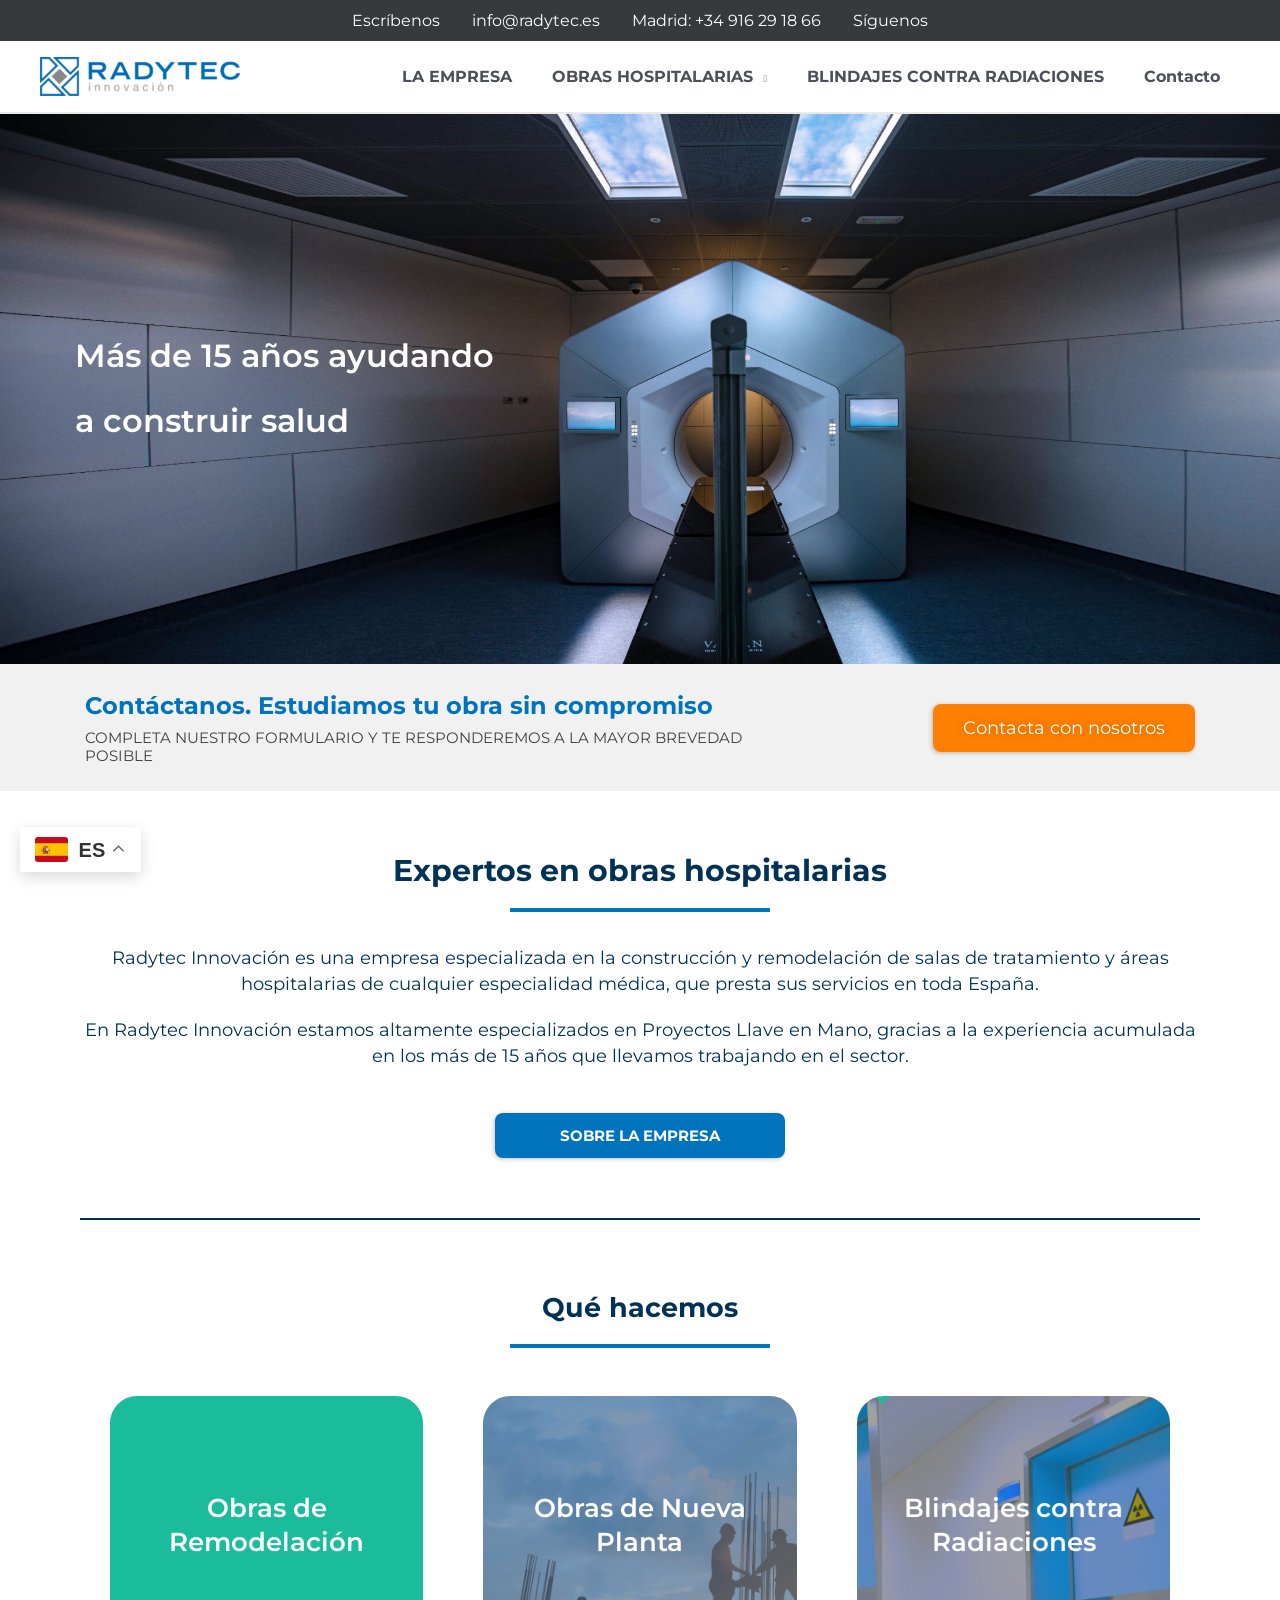
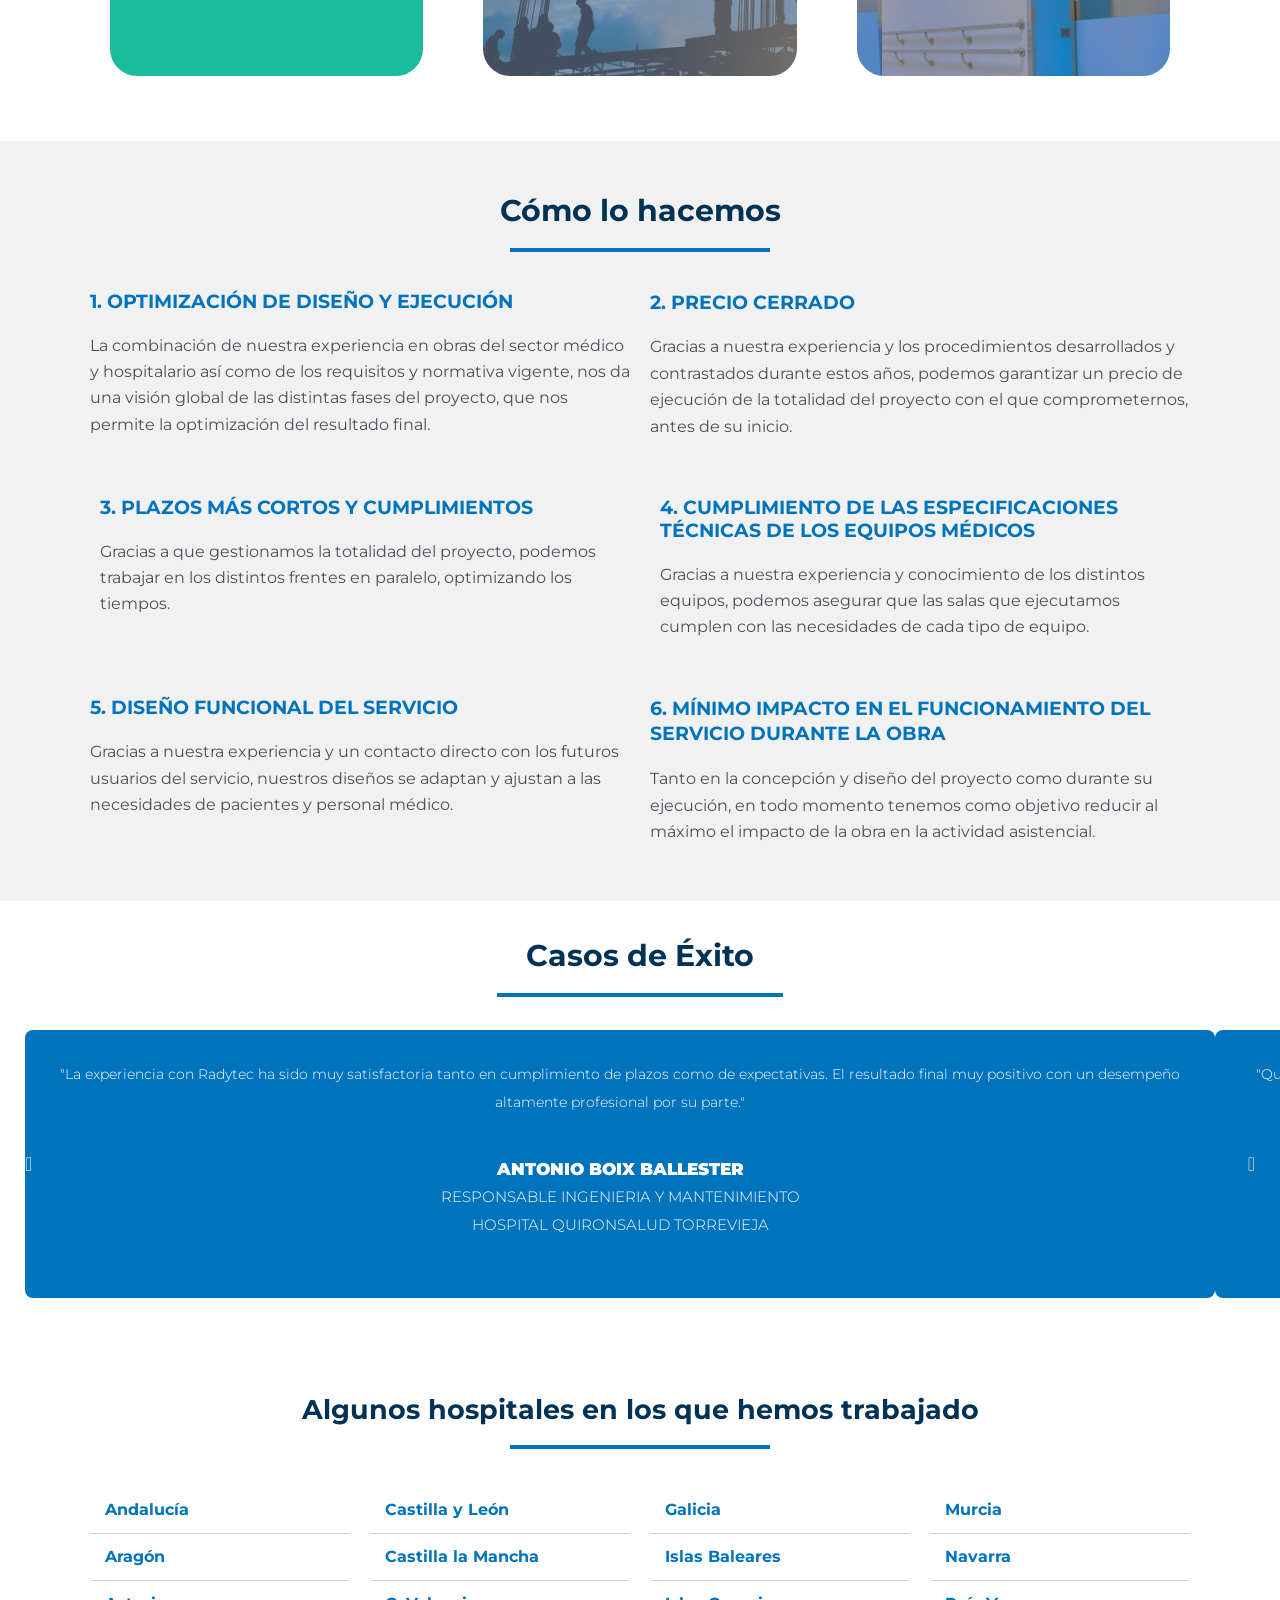
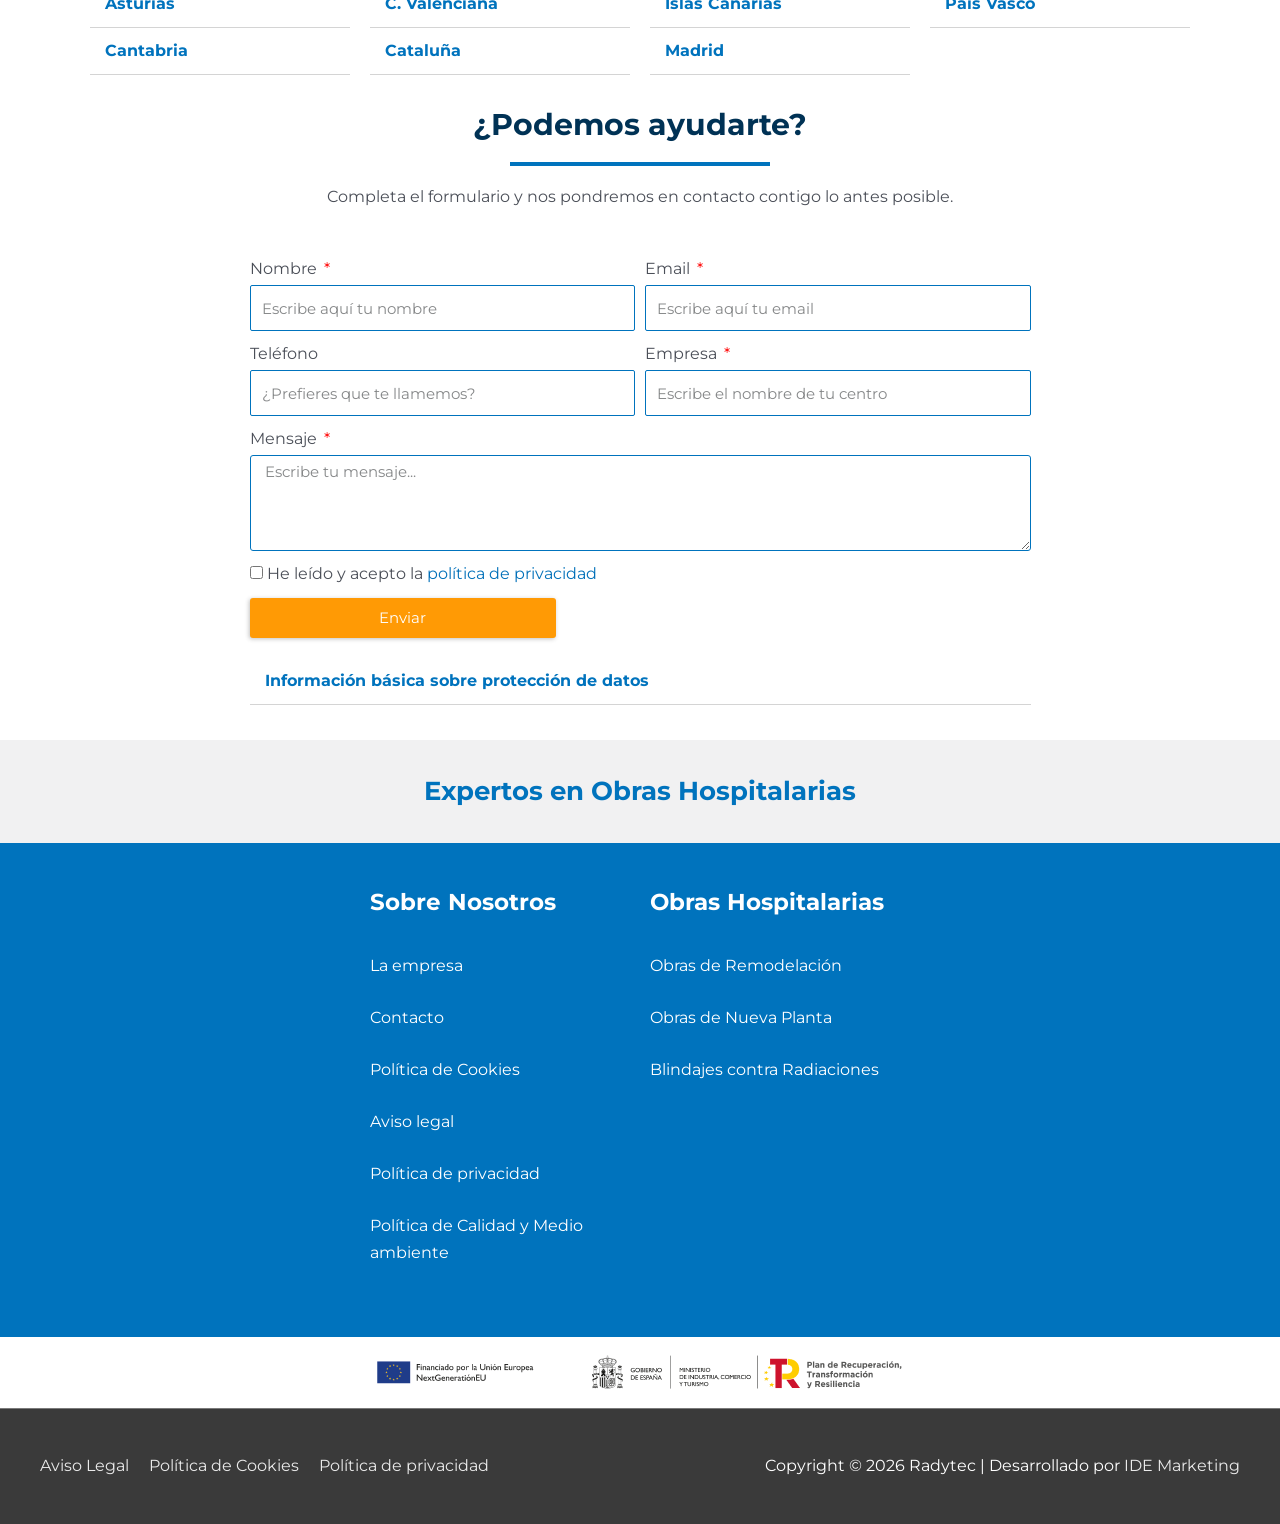
==== commit 06ca7eaa: "Web estática de Radytec (migración desde WordPress) Co-Authored-By: Claude Opus 5.5 <noreply@anthrop" ====
--- a/index.html
+++ b/index.html
@@ -1106,6 +1106,6 @@
 
 			
 				<script src="assets/lib/swiper.min.js"></script>
-<script src="assets/js/site.js?v=1792495993"></script>
+<script src="assets/js/site.js?v=1792496499"></script>
 </body>
 </html>
--- a/assets/themes/astra/assets/css/minified/style.min.v4.11.17.css
+++ b/assets/themes/astra/assets/css/minified/style.min.v4.11.17.css
@@ -0,0 +1,3 @@
+@charset "UTF-8";a,abbr,acronym,address,applet,big,blockquote,body,caption,cite,code,dd,del,dfn,div,dl,dt,em,fieldset,font,form,h1,h2,h3,h4,h5,h6,html,iframe,ins,kbd,label,legend,li,object,ol,p,pre,q,s,samp,small,span,strike,strong,sub,sup,table,tbody,td,tfoot,th,thead,tr,tt,ul,var{border:0;font-size:100%;font-style:inherit;font-weight:inherit;margin:0;outline:0;padding:0;vertical-align:baseline}html{-webkit-text-size-adjust:100%;-ms-text-size-adjust:100%}body{margin:0}article,aside,details,figcaption,figure,footer,header,main,menu,nav,section,summary{display:block}audio,canvas,progress,video{display:inline-block;vertical-align:baseline}audio:not([controls]){display:none;height:0}[hidden],template{display:none}a{background-color:transparent}a:active{outline:0}a,a:focus,a:hover,a:visited{text-decoration:none}abbr[title]{border-bottom:1px dotted}b,strong{font-weight:700}dfn{font-style:italic}mark{background:#ff0;color:#000}small{font-size:80%}sub,sup{font-size:75%;line-height:0;position:relative;vertical-align:baseline}sup{top:-.5em}sub{bottom:-.25em}img{border:0}svg:not(:root){overflow:hidden}figure{margin:0}hr{box-sizing:content-box;height:0}pre{overflow:auto}code,kbd,pre,samp{font-size:1em}button,input,optgroup,select,textarea{color:inherit;font:inherit;margin:0}button{overflow:visible}button,select{text-transform:none}button,html input[type=button],input[type=reset],input[type=submit]{-webkit-appearance:button;cursor:pointer}button[disabled],html input[disabled]{cursor:default}button::-moz-focus-inner,input::-moz-focus-inner{border:0;padding:0}input{line-height:normal}input[type=checkbox],input[type=radio]{box-sizing:border-box;padding:0}input[type=number]::-webkit-inner-spin-button,input[type=number]::-webkit-outer-spin-button{height:auto}input[type=search]{-webkit-appearance:textfield;box-sizing:content-box}#comments .submit,.search .search-submit{padding:10px 15px;border-radius:2px;line-height:1.85714285714286;border:0}.search .site-main .ast-search-submit{display:none}input[type=search]::-webkit-search-cancel-button,input[type=search]::-webkit-search-decoration{-webkit-appearance:none}fieldset{border:1px solid #eaeaea;margin:0 0;padding:.35em .625em .75em}legend{border:0;padding:0}fieldset legend{margin-bottom:1.5em;padding:0 .5em}textarea{overflow:auto}optgroup{font-weight:700}table{border-collapse:collapse;border-spacing:0}td,th{padding:0}/*!
+ * Bootstrap v4.0.0-alpha.2 (https://getbootstrap.com)
+ */@media (min-width:544px){.ast-container{max-width:100%}}@media (min-width:768px){.ast-container{max-width:100%}}@media (min-width:992px){.ast-container{max-width:100%}}@media (min-width:1200px){.ast-container{max-width:100%}}.ast-container,.ast-container-fluid{margin-left:auto;margin-right:auto;padding-left:20px;padding-right:20px}.ast-container-fluid::after,.ast-container::after{content:"";display:table;clear:both}.ast-row{margin-left:-20px;margin-right:-20px}.ast-row::after{content:"";display:table;clear:both}.ast-col-lg-1,.ast-col-lg-10,.ast-col-lg-11,.ast-col-lg-12,.ast-col-lg-2,.ast-col-lg-3,.ast-col-lg-4,.ast-col-lg-5,.ast-col-lg-6,.ast-col-lg-7,.ast-col-lg-8,.ast-col-lg-9,.ast-col-md-1,.ast-col-md-10,.ast-col-md-11,.ast-col-md-12,.ast-col-md-2,.ast-col-md-3,.ast-col-md-4,.ast-col-md-5,.ast-col-md-6,.ast-col-md-7,.ast-col-md-8,.ast-col-md-9,.ast-col-sm-1,.ast-col-sm-10,.ast-col-sm-11,.ast-col-sm-12,.ast-col-sm-2,.ast-col-sm-3,.ast-col-sm-4,.ast-col-sm-5,.ast-col-sm-6,.ast-col-sm-7,.ast-col-sm-8,.ast-col-sm-9,.ast-col-xl-1,.ast-col-xl-10,.ast-col-xl-11,.ast-col-xl-12,.ast-col-xl-2,.ast-col-xl-3,.ast-col-xl-4,.ast-col-xl-5,.ast-col-xl-6,.ast-col-xl-7,.ast-col-xl-8,.ast-col-xl-9,.ast-col-xs-1,.ast-col-xs-10,.ast-col-xs-11,.ast-col-xs-12,.ast-col-xs-2,.ast-col-xs-3,.ast-col-xs-4,.ast-col-xs-5,.ast-col-xs-6,.ast-col-xs-7,.ast-col-xs-8,.ast-col-xs-9{position:relative;min-height:1px;padding-left:20px;padding-right:20px}.ast-col-xs-1,.ast-col-xs-10,.ast-col-xs-11,.ast-col-xs-12,.ast-col-xs-2,.ast-col-xs-3,.ast-col-xs-4,.ast-col-xs-5,.ast-col-xs-6,.ast-col-xs-7,.ast-col-xs-8,.ast-col-xs-9{float:left}.ast-col-xs-1{width:8.3333333333%}.ast-col-xs-2{width:16.6666666667%}.ast-col-xs-3{width:25%}.ast-col-xs-4{width:33.3333333333%}.ast-col-xs-5{width:41.6666666667%}.ast-col-xs-6{width:50%}.ast-col-xs-7{width:58.3333333333%}.ast-col-xs-8{width:66.6666666667%}.ast-col-xs-9{width:75%}.ast-col-xs-10{width:83.3333333333%}.ast-col-xs-11{width:91.6666666667%}.ast-col-xs-12{width:100%}.ast-col-xs-pull-0{right:auto}.ast-col-xs-pull-1{right:8.3333333333%}.ast-col-xs-pull-2{right:16.6666666667%}.ast-col-xs-pull-3{right:25%}.ast-col-xs-pull-4{right:33.3333333333%}.ast-col-xs-pull-5{right:41.6666666667%}.ast-col-xs-pull-6{right:50%}.ast-col-xs-pull-7{right:58.3333333333%}.ast-col-xs-pull-8{right:66.6666666667%}.ast-col-xs-pull-9{right:75%}.ast-col-xs-pull-10{right:83.3333333333%}.ast-col-xs-pull-11{right:91.6666666667%}.ast-col-xs-pull-12{right:100%}.ast-col-xs-push-0{left:auto}.ast-col-xs-push-1{left:8.3333333333%}.ast-col-xs-push-2{left:16.6666666667%}.ast-col-xs-push-3{left:25%}.ast-col-xs-push-4{left:33.3333333333%}.ast-col-xs-push-5{left:41.6666666667%}.ast-col-xs-push-6{left:50%}.ast-col-xs-push-7{left:58.3333333333%}.ast-col-xs-push-8{left:66.6666666667%}.ast-col-xs-push-9{left:75%}.ast-col-xs-push-10{left:83.3333333333%}.ast-col-xs-push-11{left:91.6666666667%}.ast-col-xs-push-12{left:100%}.ast-col-xs-offset-0{margin-left:0}.ast-col-xs-offset-1{margin-left:8.3333333333%}.ast-col-xs-offset-2{margin-left:16.6666666667%}.ast-col-xs-offset-3{margin-left:25%}.ast-col-xs-offset-4{margin-left:33.3333333333%}.ast-col-xs-offset-5{margin-left:41.6666666667%}.ast-col-xs-offset-6{margin-left:50%}.ast-col-xs-offset-7{margin-left:58.3333333333%}.ast-col-xs-offset-8{margin-left:66.6666666667%}.ast-col-xs-offset-9{margin-left:75%}.ast-col-xs-offset-10{margin-left:83.3333333333%}.ast-col-xs-offset-11{margin-left:91.6666666667%}.ast-col-xs-offset-12{margin-left:100%}@media (min-width:544px){.ast-col-sm-1,.ast-col-sm-10,.ast-col-sm-11,.ast-col-sm-12,.ast-col-sm-2,.ast-col-sm-3,.ast-col-sm-4,.ast-col-sm-5,.ast-col-sm-6,.ast-col-sm-7,.ast-col-sm-8,.ast-col-sm-9{float:left}.ast-col-sm-1{width:8.3333333333%}.ast-col-sm-2{width:16.6666666667%}.ast-col-sm-3{width:25%}.ast-col-sm-4{width:33.3333333333%}.ast-col-sm-5{width:41.6666666667%}.ast-col-sm-6{width:50%}.ast-col-sm-7{width:58.3333333333%}.ast-col-sm-8{width:66.6666666667%}.ast-col-sm-9{width:75%}.ast-col-sm-10{width:83.3333333333%}.ast-col-sm-11{width:91.6666666667%}.ast-col-sm-12{width:100%}.ast-col-sm-pull-0{right:auto}.ast-col-sm-pull-1{right:8.3333333333%}.ast-col-sm-pull-2{right:16.6666666667%}.ast-col-sm-pull-3{right:25%}.ast-col-sm-pull-4{right:33.3333333333%}.ast-col-sm-pull-5{right:41.6666666667%}.ast-col-sm-pull-6{right:50%}.ast-col-sm-pull-7{right:58.3333333333%}.ast-col-sm-pull-8{right:66.6666666667%}.ast-col-sm-pull-9{right:75%}.ast-col-sm-pull-10{right:83.3333333333%}.ast-col-sm-pull-11{right:91.6666666667%}.ast-col-sm-pull-12{right:100%}.ast-col-sm-push-0{left:auto}.ast-col-sm-push-1{left:8.3333333333%}.ast-col-sm-push-2{left:16.6666666667%}.ast-col-sm-push-3{left:25%}.ast-col-sm-push-4{left:33.3333333333%}.ast-col-sm-push-5{left:41.6666666667%}.ast-col-sm-push-6{left:50%}.ast-col-sm-push-7{left:58.3333333333%}.ast-col-sm-push-8{left:66.6666666667%}.ast-col-sm-push-9{left:75%}.ast-col-sm-push-10{left:83.3333333333%}.ast-col-sm-push-11{left:91.6666666667%}.ast-col-sm-push-12{left:100%}.ast-col-sm-offset-0{margin-left:0}.ast-col-sm-offset-1{margin-left:8.3333333333%}.ast-col-sm-offset-2{margin-left:16.6666666667%}.ast-col-sm-offset-3{margin-left:25%}.ast-col-sm-offset-4{margin-left:33.3333333333%}.ast-col-sm-offset-5{margin-left:41.6666666667%}.ast-col-sm-offset-6{margin-left:50%}.ast-col-sm-offset-7{margin-left:58.3333333333%}.ast-col-sm-offset-8{margin-left:66.6666666667%}.ast-col-sm-offset-9{margin-left:75%}.ast-col-sm-offset-10{margin-left:83.3333333333%}.ast-col-sm-offset-11{margin-left:91.6666666667%}.ast-col-sm-offset-12{margin-left:100%}}@media (min-width:768px){.ast-col-md-1,.ast-col-md-10,.ast-col-md-11,.ast-col-md-12,.ast-col-md-2,.ast-col-md-3,.ast-col-md-4,.ast-col-md-5,.ast-col-md-6,.ast-col-md-7,.ast-col-md-8,.ast-col-md-9{float:left}.ast-col-md-1{width:8.3333333333%}.ast-col-md-2{width:16.6666666667%}.ast-col-md-3{width:25%}.ast-col-md-4{width:33.3333333333%}.ast-col-md-5{width:41.6666666667%}.ast-col-md-6{width:50%}.ast-col-md-7{width:58.3333333333%}.ast-col-md-8{width:66.6666666667%}.ast-col-md-9{width:75%}.ast-col-md-10{width:83.3333333333%}.ast-col-md-11{width:91.6666666667%}.ast-col-md-12{width:100%}.ast-col-md-pull-0{right:auto}.ast-col-md-pull-1{right:8.3333333333%}.ast-col-md-pull-2{right:16.6666666667%}.ast-col-md-pull-3{right:25%}.ast-col-md-pull-4{right:33.3333333333%}.ast-col-md-pull-5{right:41.6666666667%}.ast-col-md-pull-6{right:50%}.ast-col-md-pull-7{right:58.3333333333%}.ast-col-md-pull-8{right:66.6666666667%}.ast-col-md-pull-9{right:75%}.ast-col-md-pull-10{right:83.3333333333%}.ast-col-md-pull-11{right:91.6666666667%}.ast-col-md-pull-12{right:100%}.ast-col-md-push-0{left:auto}.ast-col-md-push-1{left:8.3333333333%}.ast-col-md-push-2{left:16.6666666667%}.ast-col-md-push-3{left:25%}.ast-col-md-push-4{left:33.3333333333%}.ast-col-md-push-5{left:41.6666666667%}.ast-col-md-push-6{left:50%}.ast-col-md-push-7{left:58.3333333333%}.ast-col-md-push-8{left:66.6666666667%}.ast-col-md-push-9{left:75%}.ast-col-md-push-10{left:83.3333333333%}.ast-col-md-push-11{left:91.6666666667%}.ast-col-md-push-12{left:100%}.ast-col-md-offset-0{margin-left:0}.ast-col-md-offset-1{margin-left:8.3333333333%}.ast-col-md-offset-2{margin-left:16.6666666667%}.ast-col-md-offset-3{margin-left:25%}.ast-col-md-offset-4{margin-left:33.3333333333%}.ast-col-md-offset-5{margin-left:41.6666666667%}.ast-col-md-offset-6{margin-left:50%}.ast-col-md-offset-7{margin-left:58.3333333333%}.ast-col-md-offset-8{margin-left:66.6666666667%}.ast-col-md-offset-9{margin-left:75%}.ast-col-md-offset-10{margin-left:83.3333333333%}.ast-col-md-offset-11{margin-left:91.6666666667%}.ast-col-md-offset-12{margin-left:100%}}@media (min-width:992px){.ast-col-lg-1,.ast-col-lg-10,.ast-col-lg-11,.ast-col-lg-12,.ast-col-lg-2,.ast-col-lg-3,.ast-col-lg-4,.ast-col-lg-5,.ast-col-lg-6,.ast-col-lg-7,.ast-col-lg-8,.ast-col-lg-9{float:left}.ast-col-lg-1{width:8.3333333333%}.ast-col-lg-2{width:16.6666666667%}.ast-col-lg-3{width:25%}.ast-col-lg-4{width:33.3333333333%}.ast-col-lg-5{width:41.6666666667%}.ast-col-lg-6{width:50%}.ast-col-lg-7{width:58.3333333333%}.ast-col-lg-8{width:66.6666666667%}.ast-col-lg-9{width:75%}.ast-col-lg-10{width:83.3333333333%}.ast-col-lg-11{width:91.6666666667%}.ast-col-lg-12{width:100%}.ast-col-lg-pull-0{right:auto}.ast-col-lg-pull-1{right:8.3333333333%}.ast-col-lg-pull-2{right:16.6666666667%}.ast-col-lg-pull-3{right:25%}.ast-col-lg-pull-4{right:33.3333333333%}.ast-col-lg-pull-5{right:41.6666666667%}.ast-col-lg-pull-6{right:50%}.ast-col-lg-pull-7{right:58.3333333333%}.ast-col-lg-pull-8{right:66.6666666667%}.ast-col-lg-pull-9{right:75%}.ast-col-lg-pull-10{right:83.3333333333%}.ast-col-lg-pull-11{right:91.6666666667%}.ast-col-lg-pull-12{right:100%}.ast-col-lg-push-0{left:auto}.ast-col-lg-push-1{left:8.3333333333%}.ast-col-lg-push-2{left:16.6666666667%}.ast-col-lg-push-3{left:25%}.ast-col-lg-push-4{left:33.3333333333%}.ast-col-lg-push-5{left:41.6666666667%}.ast-col-lg-push-6{left:50%}.ast-col-lg-push-7{left:58.3333333333%}.ast-col-lg-push-8{left:66.6666666667%}.ast-col-lg-push-9{left:75%}.ast-col-lg-push-10{left:83.3333333333%}.ast-col-lg-push-11{left:91.6666666667%}.ast-col-lg-push-12{left:100%}.ast-col-lg-offset-0{margin-left:0}.ast-col-lg-offset-1{margin-left:8.3333333333%}.ast-col-lg-offset-2{margin-left:16.6666666667%}.ast-col-lg-offset-3{margin-left:25%}.ast-col-lg-offset-4{margin-left:33.3333333333%}.ast-col-lg-offset-5{margin-left:41.6666666667%}.ast-col-lg-offset-6{margin-left:50%}.ast-col-lg-offset-7{margin-left:58.3333333333%}.ast-col-lg-offset-8{margin-left:66.6666666667%}.ast-col-lg-offset-9{margin-left:75%}.ast-col-lg-offset-10{margin-left:83.3333333333%}.ast-col-lg-offset-11{margin-left:91.6666666667%}.ast-col-lg-offset-12{margin-left:100%}}@media (min-width:1200px){.ast-col-xl-1,.ast-col-xl-10,.ast-col-xl-11,.ast-col-xl-12,.ast-col-xl-2,.ast-col-xl-3,.ast-col-xl-4,.ast-col-xl-5,.ast-col-xl-6,.ast-col-xl-7,.ast-col-xl-8,.ast-col-xl-9{float:left}.ast-col-xl-1{width:8.3333333333%}.ast-col-xl-2{width:16.6666666667%}.ast-col-xl-3{width:25%}.ast-col-xl-4{width:33.3333333333%}.ast-col-xl-5{width:41.6666666667%}.ast-col-xl-6{width:50%}.ast-col-xl-7{width:58.3333333333%}.ast-col-xl-8{width:66.6666666667%}.ast-col-xl-9{width:75%}.ast-col-xl-10{width:83.3333333333%}.ast-col-xl-11{width:91.6666666667%}.ast-col-xl-12{width:100%}.ast-col-xl-pull-0{right:auto}.ast-col-xl-pull-1{right:8.3333333333%}.ast-col-xl-pull-2{right:16.6666666667%}.ast-col-xl-pull-3{right:25%}.ast-col-xl-pull-4{right:33.3333333333%}.ast-col-xl-pull-5{right:41.6666666667%}.ast-col-xl-pull-6{right:50%}.ast-col-xl-pull-7{right:58.3333333333%}.ast-col-xl-pull-8{right:66.6666666667%}.ast-col-xl-pull-9{right:75%}.ast-col-xl-pull-10{right:83.3333333333%}.ast-col-xl-pull-11{right:91.6666666667%}.ast-col-xl-pull-12{right:100%}.ast-col-xl-push-0{left:auto}.ast-col-xl-push-1{left:8.3333333333%}.ast-col-xl-push-2{left:16.6666666667%}.ast-col-xl-push-3{left:25%}.ast-col-xl-push-4{left:33.3333333333%}.ast-col-xl-push-5{left:41.6666666667%}.ast-col-xl-push-6{left:50%}.ast-col-xl-push-7{left:58.3333333333%}.ast-col-xl-push-8{left:66.6666666667%}.ast-col-xl-push-9{left:75%}.ast-col-xl-push-10{left:83.3333333333%}.ast-col-xl-push-11{left:91.6666666667%}.ast-col-xl-push-12{left:100%}.ast-col-xl-offset-0{margin-left:0}.ast-col-xl-offset-1{margin-left:8.3333333333%}.ast-col-xl-offset-2{margin-left:16.6666666667%}.ast-col-xl-offset-3{margin-left:25%}.ast-col-xl-offset-4{margin-left:33.3333333333%}.ast-col-xl-offset-5{margin-left:41.6666666667%}.ast-col-xl-offset-6{margin-left:50%}.ast-col-xl-offset-7{margin-left:58.3333333333%}.ast-col-xl-offset-8{margin-left:66.6666666667%}.ast-col-xl-offset-9{margin-left:75%}.ast-col-xl-offset-10{margin-left:83.3333333333%}.ast-col-xl-offset-11{margin-left:91.6666666667%}.ast-col-xl-offset-12{margin-left:100%}}h1,h2,h3,h4,h5,h6{clear:both}.entry-content h1,h1{color:#808285;font-size:2em;line-height:1.2}.entry-content h2,h2{color:#808285;font-size:1.7em;line-height:1.3}.entry-content h3,h3{color:#808285;font-size:1.5em;line-height:1.4}.entry-content h4,h4{color:#808285;line-height:1.5;font-size:1.3em}.entry-content h5,h5{color:#808285;line-height:1.6;font-size:1.2em}.entry-content h6,h6{color:#808285;line-height:1.7;font-size:1.1em}html{box-sizing:border-box}*,:after,:before{box-sizing:inherit}body{color:#808285;background:#fff;font-style:normal}ol,ul{margin:0 0 1.5em 3em}ul{list-style:disc}ol{list-style:decimal}li>ol,li>ul{margin-bottom:0;margin-left:1.5em}dt{font-weight:700}dd{margin:0 1.5em 1.5em}b,strong{font-weight:700}cite,dfn,em,i{font-style:italic}blockquote,q{quotes:"" ""}blockquote:after,blockquote:before,q:after,q:before{content:""}blockquote{border-left:5px solid rgba(0,0,0,.05);padding:20px;font-size:1.2em;font-style:italic;margin:0 0 1.5em;position:relative}address{margin:0 0 1.5em}abbr,acronym{border-bottom:1px dotted #666;cursor:help}pre{background:#eee;font-family:"Courier 10 Pitch",Courier,monospace;margin-bottom:1.6em;overflow:auto;max-width:100%;padding:1.6em}code,kbd,tt,var{font:15px Monaco,Consolas,"Andale Mono","DejaVu Sans Mono",monospace}img{height:auto;max-width:100%}hr{background-color:#ccc;border:0;height:1px;margin-bottom:1.5em}.ast-button,.button,button,input,select,textarea{color:#808285;font-weight:400;font-size:100%;margin:0;vertical-align:baseline}button,input{line-height:normal}big{font-size:125%}ins,mark{background:0 0;text-decoration:none}table,td,th{border:1px solid rgba(0,0,0,.1)}table{border-collapse:separate;border-spacing:0;border-width:1px 0 0 1px;margin:0 0 1.5em;width:100%}th{font-weight:700}td,th{padding:8px;border-width:0 1px 1px 0}.ast-button,.button,button,input[type=button],input[type=reset],input[type=submit]{border:1px solid;border-color:#eaeaea;border-radius:2px;background:#e6e6e6;padding:.6em 1em .4em;color:#fff}.ast-button:focus,.ast-button:hover,.button:focus,.button:hover,button:focus,button:hover,input[type=button]:focus,input[type=button]:hover,input[type=reset]:focus,input[type=reset]:hover,input[type=submit]:focus,input[type=submit]:hover{color:#fff;border-color:#eaeaea}.ast-button:active,.ast-button:focus,.button:active,.button:focus,button:active,button:focus,input[type=button]:active,input[type=button]:focus,input[type=reset]:active,input[type=reset]:focus,input[type=submit]:active,input[type=submit]:focus{border-color:#eaeaea;outline:0}input[type=email],input[type=password],input[type=search],input[type=tel],input[type=text],input[type=url],textarea{color:#666;border:1px solid #ccc;border-radius:2px;-webkit-appearance:none}input[type=email]:focus,input[type=password]:focus,input[type=search]:focus,input[type=tel]:focus,input[type=text]:focus,input[type=url]:focus,textarea:focus{color:#111}textarea{padding-left:3px;width:100%}a{color:#4169e1}a:focus,a:hover{color:#191970}a:focus{outline:thin dotted}a:hover{outline:0}.screen-reader-text{border:0;clip:rect(1px,1px,1px,1px);height:1px;margin:-1px;overflow:hidden;padding:0;position:absolute;width:1px;word-wrap:normal!important}.screen-reader-text:focus{background-color:#f1f1f1;border-radius:2px;box-shadow:0 0 2px 2px rgba(0,0,0,.6);clip:auto!important;color:#21759b;display:block;font-size:12.25px;font-size:.875rem;height:auto;left:5px;line-height:normal;padding:15px 23px 14px;text-decoration:none;top:5px;width:auto;z-index:100000}.alignleft{display:inline;float:left;margin-right:1.5em}.alignright{display:inline;float:right;margin-left:1.5em}.aligncenter{clear:both;text-align:center;display:block;margin-left:auto;margin-right:auto}#primary:after,#primary:before,#secondary:after,#secondary:before,.ast-container:after,.ast-container:before,.ast-row:after,.ast-row:before,.clear:after,.clear:before,.sidebar-main:after,.sidebar-main:before,.site-content:after,.site-content:before,.site-footer:after,.site-footer:before,.site-header:after,.site-header:before,.site-main:after,.site-main:before{content:"";display:table}#primary:after,#secondary:after,.ast-container:after,.ast-row:after,.clear:after,.sidebar-main:after,.site-content:after,.site-footer:after,.site-header:after,.site-main:after{clear:both}embed,iframe,object{max-width:100%}.wp-caption{margin-bottom:1.5em;max-width:100%}.wp-caption img[class*=wp-image-]{display:block;margin-left:auto;margin-right:auto}.wp-caption .wp-caption-text{margin:.8075em 0}.wp-caption-text{text-align:center}::selection{color:#fff;background:#0274be}body{-webkit-font-smoothing:antialiased;-moz-osx-font-smoothing:grayscale}body:not(.logged-in){position:relative}#page{position:relative}a,a:focus{text-decoration:none}.secondary a *,.site-footer a *,.site-header a *,a{transition:all .2s linear}.capitalize{text-transform:uppercase}img{vertical-align:middle}.entry-content h1,.entry-content h2,.entry-content h3,.entry-content h4,.entry-content h5,.entry-content h6{margin-bottom:20px}p{margin-bottom:1.75em}blockquote{margin:1.5em 1em 1.5em 3em;font-size:1.1em;line-height:inherit;position:relative}.ast-button,.button,input[type=button],input[type=submit]{border-radius:0;padding:18px 30px;border:0;box-shadow:none;text-shadow:none}.ast-button:hover,.button:hover,input[type=button]:hover,input[type=submit]:hover{box-shadow:none}.ast-button:active,.ast-button:focus,.button:active,.button:focus,input[type=button]:active,input[type=button]:focus,input[type=submit]:active,input[type=submit]:focus{box-shadow:none}.site-title{font-weight:400}.site-description,.site-title{margin-bottom:0}.site-description a,.site-description:focus a,.site-description:hover a,.site-title a,.site-title:focus a,.site-title:hover a{transition:all .2s linear}.site-title a,.site-title a:focus,.site-title a:hover,.site-title a:visited{color:#222}.site-description a,.site-description a:focus,.site-description a:hover,.site-description a:visited{color:#999}.search-form .search-field{outline:0}.ast-search-menu-icon{position:relative;z-index:3}.site .skip-link{background-color:#f1f1f1;box-shadow:0 0 1px 1px rgba(0,0,0,.2);color:#21759b;display:block;font-family:Montserrat,"Helvetica Neue",sans-serif;font-size:14px;font-weight:700;left:-9999em;outline:0;padding:15px 23px 14px;text-decoration:none;text-transform:none;top:-9999em}.site .skip-link:focus{clip:auto;height:auto;left:6px;top:7px;width:auto;z-index:100000;outline:thin dotted}.logged-in .site .skip-link{box-shadow:0 0 2px 2px rgba(0,0,0,.2);font-family:"Open Sans",sans-serif}input,select{line-height:1}.ast-button,.ast-custom-button,body,button,input[type=button],input[type=submit],textarea{line-height:1.85714285714286}.site-title a{line-height:1.2}.site-header .site-description{line-height:1.5}.ast-single-post .entry-title,.ast-single-post .entry-title a{line-height:1.2}.entry-title,.entry-title a{font-weight:400}.ast-oembed-container{position:relative;padding-top:56.25%;height:0;overflow:hidden;max-width:100%;height:auto}.ast-oembed-container embed,.ast-oembed-container iframe,.ast-oembed-container object{position:absolute;top:0;left:0;width:100%;height:100%}body .ast-oembed-container *{position:absolute;top:0;left:0;width:100%;height:100%}.ast-hidden{display:none!important}body{background-color:#fff}#page{display:block}#primary,#secondary{display:block;position:relative;float:left;width:100%}#primary{margin:4em 0}.ast-separate-container{background-color:#f5f5f5}.ast-separate-container #primary{padding:4em 0;margin:0;border:0}.ast-separate-container .site-main>.ast-row{margin-left:0;margin-right:0}.ast-separate-container .ast-article-post,.ast-separate-container .ast-article-single:not(.ast-related-post){background-color:#fff}.ast-separate-container .ast-article-post,.ast-separate-container .ast-article-single{border-bottom:1px solid #eee;margin:0;padding:5.34em 6.67em}.ast-separate-container .blog-layout-1{padding:0;border-bottom:0}.ast-separate-container .ast-article-single{border-bottom:0}@media (max-width:1200px){.ast-separate-container .ast-article-post,.ast-separate-container .ast-article-single{margin:0;padding:3.34em 2.4em}}.ast-page-builder-template .hentry{margin:0}.ast-page-builder-template .site-content>.ast-container{max-width:100%;padding:0}.ast-page-builder-template .site-content #primary{padding:0;margin:0}.ast-page-builder-template .no-results{text-align:center;margin:4em auto}.ast-page-builder-template .entry-header{margin-top:4em;margin-left:auto;margin-right:auto;padding-left:20px;padding-right:20px}.ast-page-builder-template .entry-header.ast-no-title.ast-no-thumbnail{margin-top:0}.ast-page-builder-template .entry-header.ast-header-without-markup{margin-top:0;margin-bottom:0}.ast-page-builder-template .entry-header.ast-no-title.ast-no-meta{margin-bottom:0}.ast-page-builder-template.single .post-navigation{padding-bottom:2em}.ast-page-builder-template .ast-archive-description{margin-top:4em;margin-left:auto;margin-right:auto;padding-left:20px;padding-right:20px}@media (min-width:993px){.ast-separate-container #primary,.ast-separate-container.ast-left-sidebar #primary,.ast-separate-container.ast-right-sidebar #primary{margin:4em 0;padding:0}.ast-right-sidebar #primary{padding-right:60px}.ast-left-sidebar #primary{padding-left:60px}}@media (max-width:992px){.ast-separate-container #primary,.ast-separate-container.ast-left-sidebar #primary,.ast-separate-container.ast-right-sidebar #primary{padding-left:0;padding-right:0}.ast-right-sidebar #primary{padding-right:30px}.ast-left-sidebar #primary{padding-left:30px}}.ast-search-icon .astra-search-icon{font-size:1.3em}.main-navigation{height:100%;-js-display:inline-flex;display:inline-flex}.main-navigation ul{list-style:none;margin:0;padding-left:0;position:relative}.main-header-menu .menu-link,.main-header-menu>a{text-decoration:none;padding:0 1em;display:inline-block;transition:all .2s linear}.main-header-menu .menu-item{position:relative}.main-header-menu .menu-item.focus>.sub-menu,.main-header-menu .menu-item:hover>.sub-menu{right:auto;left:0}.main-header-menu .ast-left-align-sub-menu.focus>.sub-menu,.main-header-menu .ast-left-align-sub-menu:hover>.sub-menu{right:0;left:auto}@media (min-width:769px){.main-header-menu .ast-sub-menu-goes-outside.focus>.sub-menu,.main-header-menu .ast-sub-menu-goes-outside:hover>.sub-menu{left:-100%}.main-header-menu .ast-left-align-sub-menu .sub-menu .menu-item.focus>.sub-menu,.main-header-menu .ast-left-align-sub-menu .sub-menu .menu-item:hover>.sub-menu{left:-100%}}.main-header-menu .sub-menu{width:240px;background:#fff;left:-999em;position:absolute;top:100%;z-index:99999}@media (min-width:769px){.main-header-menu .sub-menu .menu-item.focus>.sub-menu,.main-header-menu .sub-menu .menu-item:hover>.sub-menu{left:100%;right:auto}.main-header-menu .sub-menu .ast-left-align-sub-menu.focus>.sub-menu,.main-header-menu .sub-menu .ast-left-align-sub-menu:focus * .sub-menu,.main-header-menu .sub-menu .ast-left-align-sub-menu:hover * .sub-menu,.main-header-menu .sub-menu .ast-left-align-sub-menu:hover>.sub-menu{left:-100%}.main-header-menu .sub-menu .main-header-menu .ast-sub-menu-goes-outside.focus>.sub-menu,.main-header-menu .sub-menu .main-header-menu .ast-sub-menu-goes-outside:hover>.sub-menu{left:-100%}}.main-header-menu .sub-menu .menu-link{padding:.9em 1em;display:block;word-wrap:break-word}.main-header-menu .sub-menu .menu-item:not(.menu-item-has-children) .menu-link .icon-arrow:first-of-type{display:none}#ast-desktop-header .main-header-menu .sub-menu .menu-item.menu-item-has-children>.menu-link .icon-arrow svg{position:absolute;right:.6em;top:50%;transform:translate(0,-50%) rotate(270deg)}.main-header-menu .sub-menu .sub-menu{top:0}.submenu-with-border .sub-menu{border-width:1px;border-style:solid}.submenu-with-border .sub-menu .menu-link{border-width:0 0 1px;border-style:solid}.submenu-with-border .sub-menu .sub-menu{top:-1px}.ast-desktop .submenu-with-border .sub-menu>.menu-item:last-child>.menu-link{border-bottom-width:0}.ast-header-break-point .main-navigation{padding-left:0}.ast-header-break-point .main-navigation ul .menu-item .menu-link{padding:0 20px;display:inline-block;width:100%;border:0;border-bottom-width:1px;border-style:solid;border-color:#eaeaea}.ast-header-break-point .main-navigation ul .menu-item .menu-link .icon-arrow:first-of-type{margin-right:5px}.ast-header-break-point .main-navigation ul .sub-menu .menu-item:not(.menu-item-has-children) .menu-link .icon-arrow:first-of-type{display:inline}.ast-header-break-point .main-navigation .sub-menu .menu-item .menu-link{padding-left:30px}.ast-header-break-point .main-navigation .sub-menu .menu-item .menu-item .menu-link{padding-left:40px}.ast-header-break-point .main-navigation .sub-menu .menu-item .menu-item .menu-item .menu-link{padding-left:50px}.ast-header-break-point .main-navigation .sub-menu .menu-item .menu-item .menu-item .menu-item .menu-link{padding-left:60px}.ast-header-break-point .main-header-menu{background-color:#f9f9f9;border-top-width:1px;border-style:solid;border-color:#eaeaea}.ast-header-break-point .main-header-menu .sub-menu{background-color:#f9f9f9;position:static;opacity:1;visibility:visible;border:0;width:auto}.ast-header-break-point .main-header-menu .sub-menu .ast-left-align-sub-menu.focus>.sub-menu,.ast-header-break-point .main-header-menu .sub-menu .ast-left-align-sub-menu:hover>.sub-menu{left:0}.ast-header-break-point .main-header-menu .ast-sub-menu-goes-outside.focus>.sub-menu,.ast-header-break-point .main-header-menu .ast-sub-menu-goes-outside:hover>.sub-menu{left:0}.ast-header-break-point .submenu-with-border .sub-menu{border:0}.ast-header-break-point .dropdown-menu-toggle{display:none}.ast-mobile-menu-buttons{display:none}.ast-button-wrap{display:inline-block}.ast-button-wrap button{box-shadow:none;border:none}.ast-button-wrap .menu-toggle{padding:0;width:2.2em;height:2.1em;font-size:1.5em;font-weight:400;border-radius:2px;-webkit-font-smoothing:antialiased;-moz-osx-font-smoothing:grayscale;border-radius:2px;vertical-align:middle;line-height:1.85714285714286}.ast-button-wrap .menu-toggle.main-header-menu-toggle{padding:0 .5em;width:auto;text-align:center}.ast-button-wrap .menu-toggle.main-header-menu-toggle .mobile-menu{font-size:15px;font-size:1rem;font-weight:600}.ast-button-wrap .menu-toggle .menu-toggle-icon{font-style:normal;display:inline-block;vertical-align:middle;line-height:2.05}.ast-button-wrap .menu-toggle .menu-toggle-icon:before{content:"\e5d2";font-family:Astra;text-decoration:inherit}.ast-button-wrap .menu-toggle .icon-menu-bars svg:nth-child(2){display:none}.ast-button-wrap .menu-toggle.toggled .menu-toggle-icon:before{content:"\e5cd"}.ast-button-wrap .menu-toggle.toggled .icon-menu-bars svg:nth-child(1){display:none}.ast-button-wrap .menu-toggle.toggled .icon-menu-bars svg:nth-child(2){display:block}.ast-button-wrap .menu-toggle .mobile-menu-wrap{display:inline-block}.ast-button-wrap .menu-toggle:focus{outline:thin dotted}.header-main-layout-1 .ast-main-header-bar-alignment{margin-left:auto}.site-navigation{height:100%}.site-header .menu-link *{transition:none}.ast-icon.icon-arrow svg{height:.6em;width:.6em;position:relative;margin-left:10px}.ast-icon.icon-search svg{height:1em;width:.9em;margin-top:3px;margin-right:2px}.ast-header-break-point .user-select{clear:both}.ast-header-break-point .ast-mobile-menu-buttons{display:block;align-self:center}.ast-header-break-point .main-header-bar-navigation{flex:auto}.ast-header-break-point .ast-main-header-bar-alignment{display:block;width:100%;flex:auto;order:4}.ast-header-break-point .ast-icon.icon-arrow svg{height:.85em;width:.95em;position:relative;margin-left:10px}.site-main .comment-navigation,.site-main .post-navigation,.site-main .posts-navigation{margin:0 0 1.5em;overflow:hidden}.comment-navigation .nav-next,.comment-navigation .nav-previous,.post-navigation .nav-next,.post-navigation .nav-previous,.posts-navigation .nav-next,.posts-navigation .nav-previous{width:50%;display:inline-block}.comment-navigation .nav-next,.post-navigation .nav-next,.posts-navigation .nav-next{text-align:right}.ast-icon svg{fill:currentColor}.post-navigation a{background:0 0;font-size:16px;font-size:1.06666rem;padding:0 1.5em;height:2.33333em;line-height:calc(2.33333em - 3px)}.main-header-bar{z-index:1}.header-main-layout-1.ast-primary-menu-disabled .ast-masthead-custom-menu-items{text-align:right}.header-main-layout-1 .main-header-bar-navigation{text-align:right}.header-main-layout-1 .main-header-bar-navigation .sub-menu{text-align:left}.header-main-layout-1 .main-navigation{padding-left:15px;vertical-align:top}.header-main-layout-1 .main-header-container{align-items:stretch}.header-main-layout-2 .main-header-container{display:block}.header-main-layout-2 .site-branding{text-align:center;padding-bottom:1em}.header-main-layout-2 .site-title{justify-content:center}.header-main-layout-2 .main-navigation ul{justify-content:center}.header-main-layout-2 .main-header-bar-navigation{text-align:center}.header-main-layout-2 .main-header-bar-navigation .sub-menu{text-align:left}.header-main-layout-2 .ast-header-custom-item{justify-content:center;line-height:1.85714285714286}.header-main-layout-2 .ast-masthead-custom-menu-items{position:relative}.header-main-layout-2 .widget{text-align:center}.ast-header-custom-item-outside .header-main-layout-2 .main-header-container{-js-display:flex;display:flex;justify-content:center}.ast-header-custom-item-outside .header-main-layout-2 .site-branding{flex:0 0 100%}.header-main-layout-3 .ast-site-identity{text-align:right}.header-main-layout-3 .main-header-container{flex-direction:row-reverse;align-items:stretch}.header-main-layout-3 .main-navigation{padding-right:15px}.header-main-layout-3 .main-navigation ul{justify-content:flex-start}.header-main-layout-3 .main-header-bar-navigation{text-align:left}.header-main-layout-3 .ast-header-custom-item{justify-content:flex-start}.header-main-layout-3 .ast-masthead-custom-menu-items{position:relative}.header-main-layout-3 li .ast-search-icon{padding-left:.5em}.header-main-layout-3 .ast-search-menu-icon{left:0;right:0}.header-main-layout-3 li .ast-search-menu-icon{left:1em;right:0}.header-main-layout-3 .main-header-bar .ast-search-menu-icon .search-form{padding:0 0 0 3em}.header-main-layout-3 .main-header-bar .ast-search-menu-icon.slide-search .search-form{left:-1em;right:auto}.ast-header-break-point .header-main-layout-1 .site-branding{padding-right:1em}.ast-header-break-point .header-main-layout-1 .main-header-bar-navigation{text-align:left}.ast-header-break-point .header-main-layout-1 .main-navigation{padding-left:0}.ast-header-break-point .ast-mobile-header-stack .ast-masthead-custom-menu-items{flex:1 1 100%}.ast-header-break-point .ast-mobile-header-stack .site-branding{padding-left:0;padding-right:0;padding-bottom:1em;flex:1 1 100%}.ast-header-break-point .ast-mobile-header-stack .ast-masthead-custom-menu-items,.ast-header-break-point .ast-mobile-header-stack .ast-site-identity,.ast-header-break-point .ast-mobile-header-stack .site-branding,.ast-header-break-point .ast-mobile-header-stack .site-title{justify-content:center;text-align:center}.ast-header-break-point .ast-mobile-header-stack.ast-logo-title-inline .site-title{text-align:left}.ast-header-break-point .ast-mobile-header-stack .ast-mobile-menu-buttons{flex:1 1 100%;text-align:center;justify-content:center}.ast-header-break-point .ast-mobile-header-stack.header-main-layout-3 .main-header-container{flex-direction:initial}.ast-header-break-point .header-main-layout-2 .ast-mobile-menu-buttons{-js-display:flex;display:flex;justify-content:center}.ast-header-break-point .header-main-layout-2 .main-header-bar-navigation,.ast-header-break-point .header-main-layout-2 .widget{text-align:left}.ast-header-break-point.ast-header-custom-item-outside .header-main-layout-3 .main-header-bar .ast-search-icon{margin-right:auto;margin-left:1em}.ast-header-break-point .header-main-layout-3 .main-header-bar .ast-search-menu-icon.slide-search .search-form{right:auto;left:0}.ast-header-break-point .header-main-layout-3.ast-mobile-header-inline .ast-mobile-menu-buttons{justify-content:flex-start}.ast-header-break-point .header-main-layout-3 li .ast-search-menu-icon{left:0}.ast-header-break-point .header-main-layout-3 .site-branding{padding-left:1em;justify-content:flex-end}.ast-header-break-point .header-main-layout-3 .main-navigation{padding-right:0}.ast-logo-title-inline .ast-site-identity{-js-display:inline-flex;display:inline-flex;vertical-align:middle;align-items:center;transition:all .2s linear}.ast-logo-title-inline .site-logo-img{padding-right:1em}.ast-logo-title-inline.header-main-layout-2 .site-logo-img+.ast-site-title-wrap .site-title{justify-content:flex-start}@media (max-width:544px){.ast-header-custom-item-outside .ast-mobile-header-stack .site-branding{padding-right:0}.ast-header-custom-item-outside .ast-mobile-header-stack .site-title{justify-content:center;text-align:center}.ast-header-break-point .ast-mobile-header-stack .ast-mobile-menu-buttons,.ast-header-break-point .ast-mobile-header-stack .site-branding{justify-content:center;text-align:center;padding-bottom:0}}.ast-header-break-point.ast-header-custom-item-outside .ast-mobile-header-inline .site-branding{text-align:left}.ast-header-break-point.ast-header-custom-item-outside .ast-mobile-header-inline .site-title{justify-content:left}.ast-header-break-point.ast-header-custom-item-outside .header-main-layout-2 .ast-mobile-menu-buttons{padding-bottom:1em}.ast-header-break-point .ast-mobile-header-inline .main-header-container,.ast-header-break-point .ast-mobile-header-stack .main-header-container{-js-display:flex;display:flex}.site-header{z-index:99;position:relative}.main-header-container{position:relative}.main-header-bar-wrap{position:relative}.main-header-bar{background-color:#fff;border-bottom-color:#eaeaea;border-bottom-style:solid}.ast-header-break-point .main-header-bar{border:0}.ast-header-break-point .main-header-bar{border-bottom-color:#eaeaea;border-bottom-style:solid}.main-header-bar{margin-left:auto;margin-right:auto}.ast-desktop .main-header-menu.ast-menu-shadow .sub-menu{box-shadow:0 4px 10px -2px rgba(0,0,0,.1)}.ast-header-custom-item-inside .button-custom-menu-item .menu-link{display:none}.ast-header-custom-item-inside.ast-header-break-point .button-custom-menu-item{padding-left:0;padding-right:0;margin-top:0;margin-bottom:0}.ast-header-custom-item-inside.ast-header-break-point .button-custom-menu-item .ast-custom-button-link{display:none}.ast-header-custom-item-inside.ast-header-break-point .button-custom-menu-item .menu-link{display:block}.nav-style{display:block;padding:0 15px}.site-branding{line-height:1;align-self:center}.ast-no-menu-items .main-navigation{display:none}.ast-menu-toggle{display:none;background:0 0;color:inherit;border-style:dotted;border-color:transparent}.ast-menu-toggle:focus,.ast-menu-toggle:hover{background:0 0;border-color:inherit;color:inherit}.ast-menu-toggle:focus{outline:thin dotted}.ast-main-header-nav-open .main-header-bar{padding-bottom:0}.main-header-bar{z-index:4;position:relative;line-height:4}.main-header-bar .main-header-bar-navigation{height:100%}.main-header-bar .main-header-bar-navigation:empty{padding:0}.main-header-bar .main-header-bar-navigation .sub-menu{line-height:1.45}.main-header-bar .main-header-bar-navigation .menu-item-has-children>.menu-link:after{line-height:normal}.main-header-bar .main-header-bar-navigation .ast-search-icon{display:block;z-index:4;position:relative}.main-header-bar .ast-search-menu-icon .search-form{background-color:#fff}.ast-primary-menu-disabled .main-header-bar .main-header-bar-navigation.toggle-on{padding-top:0}.ast-flyout-menu-enable .main-header-bar .ast-masthead-custom-menu-items .ast-custom-button-link{border:none}.ast-header-break-point.ast-header-custom-item-inside .main-header-bar .ast-search-menu-icon .search-form{visibility:visible;opacity:1;position:relative;right:auto;top:auto;transform:none}.ast-above-header-section .user-select .ast-dropdown-active .slide-search.astra-search-icon,.ast-masthead-custom-menu-items .ast-dropdown-active .slide-search.astra-search-icon,.below-header-user-select .ast-dropdown-active .slide-search.astra-search-icon{color:#757575}.ast-search-menu-icon.slide-search .search-form{-webkit-backface-visibility:visible;backface-visibility:visible;visibility:hidden;opacity:0;transition:all .2s;position:absolute;z-index:3;right:-1em;top:50%;transform:translateY(-50%)}.ast-search-menu-icon.ast-dropdown-active.slide-search .search-form{visibility:visible;opacity:1}.ast-search-menu-icon .search-form{border:1px solid #e7e7e7;line-height:normal;padding:0 3em 0 0;border-radius:2px;display:inline-block;-webkit-backface-visibility:hidden;backface-visibility:hidden;position:relative;color:inherit;background-color:#fff}.ast-search-menu-icon .astra-search-icon{-js-display:flex;display:flex;line-height:normal}.ast-search-menu-icon .astra-search-icon:focus{outline:0}.ast-search-menu-icon .search-field{border:none;background-color:transparent;transition:width .2s;border-radius:inherit;color:inherit;font-size:inherit;width:0;color:#757575}.ast-search-menu-icon .search-submit{display:none;background:0 0;border:none;font-size:1.3em;color:#757575}.ast-search-menu-icon.ast-dropdown-active{visibility:visible;opacity:1;position:relative}.ast-search-menu-icon.ast-dropdown-active .search-field{width:235px}li.ast-masthead-custom-menu-items{padding:0 1em}li.ast-masthead-custom-menu-items a{padding-left:0;padding-right:0;vertical-align:middle}li.ast-masthead-custom-menu-items a,li.ast-masthead-custom-menu-items a:focus,li.ast-masthead-custom-menu-items a:hover{background:0 0}li.ast-masthead-custom-menu-items .ast-search-icon .astra-search-icon{line-height:1}.ast-search-icon{z-index:4;position:relative;line-height:normal}.ast-primary-menu-disabled.ast-mobile-header-inline .ast-masthead-custom-menu-items{text-align:right}.ast-primary-menu-disabled .ast-masthead-custom-menu-items{flex:1}.ast-primary-menu-disabled.header-main-layout-2 .ast-masthead-custom-menu-items{text-align:center}.ast-primary-menu-disabled.header-main-layout-3 .ast-masthead-custom-menu-items{text-align:left}.ast-masthead-custom-menu-items{padding:0 1em}.search-custom-menu-item{position:relative}.custom-mobile-logo-link{display:none}.ast-site-identity{padding:1em 0}.ast-header-break-point .ast-mobile-header-stack .site-description{text-align:center}.ast-header-break-point .ast-mobile-header-stack.ast-logo-title-inline .site-description{text-align:left}.ast-header-break-point.ast-header-custom-item-outside .ast-primary-menu-disabled .ast-mobile-menu-buttons{display:none}.ast-header-break-point .ast-hide-custom-menu-mobile .ast-masthead-custom-menu-items{display:none}.ast-header-break-point .ast-mobile-header-inline .site-branding{text-align:left;padding-bottom:0}.ast-header-break-point .ast-mobile-header-inline.header-main-layout-3 .site-branding{text-align:right}.ast-header-break-point .site-header .main-header-bar-wrap .site-branding{-js-display:flex;display:flex;flex:1;align-self:center}.ast-header-break-point ul li.ast-masthead-custom-menu-items a{padding:0;display:inline-block;width:auto;border:0}.ast-header-break-point li.ast-masthead-custom-menu-items{padding-left:20px;padding-right:20px;margin-bottom:1em;margin-top:1em}.ast-header-break-point .ast-site-identity{width:100%}.ast-header-break-point .main-header-bar-navigation .menu-item-has-children>.menu-link:after{display:none}.ast-header-break-point .main-header-bar{display:block;line-height:3}.ast-header-break-point .main-header-bar .main-header-bar-navigation{line-height:3;display:none}.ast-header-break-point .main-header-bar .main-header-bar-navigation .sub-menu{line-height:3}.ast-header-break-point .main-header-bar .main-header-bar-navigation .menu-item-has-children .sub-menu{display:none}.ast-header-break-point .main-header-bar .main-header-bar-navigation .menu-item-has-children>.ast-menu-toggle{display:inline-block;position:absolute;font-size:inherit;top:-1px;right:20px;cursor:pointer;-webkit-font-smoothing:antialiased;-moz-osx-font-smoothing:grayscale;padding:0 .907em;font-weight:400;line-height:inherit;transition:all .2s}.ast-header-break-point .main-header-bar .main-header-bar-navigation .ast-submenu-expanded>.ast-menu-toggle .icon-arrow svg,.ast-header-break-point .main-header-bar .main-header-bar-navigation .ast-submenu-expanded>.ast-menu-toggle::before{transform:rotateX(180deg)}.ast-header-break-point .main-header-bar .main-header-bar-navigation .main-header-menu{border-top-width:1px;border-style:solid;border-color:#eaeaea}.ast-header-break-point.ast-header-custom-item-inside .ast-search-menu-icon{position:relative;display:block;right:auto;transform:none}.ast-header-break-point .main-navigation{display:block;width:100%}.ast-header-break-point .main-navigation ul>.menu-item:first-child{border-top:0}.ast-header-break-point .main-navigation ul ul{left:auto;right:auto}.ast-header-break-point .main-navigation li{width:100%}.ast-header-break-point .main-navigation .widget{margin-bottom:1em}.ast-header-break-point .main-navigation .widget li{width:auto}.ast-header-break-point .main-navigation .widget:last-child{margin-bottom:0}.ast-header-break-point .main-header-bar-navigation{width:calc(100% + 40px);margin:0 -20px}.ast-header-break-point .main-header-menu ul ul{top:0}.ast-header-break-point .ast-has-mobile-header-logo .custom-logo-link{display:none}.ast-header-break-point .ast-has-mobile-header-logo .custom-mobile-logo-link{display:inline-block}.ast-header-break-point.ast-mobile-inherit-site-logo .ast-has-mobile-header-logo .astra-logo-svg,.ast-header-break-point.ast-mobile-inherit-site-logo .ast-has-mobile-header-logo .custom-logo-link{display:block}.ast-header-break-point.ast-header-custom-item-outside .ast-mobile-menu-buttons{order:2}.ast-header-break-point.ast-header-custom-item-outside .main-header-bar-navigation{order:3}.ast-header-break-point.ast-header-custom-item-outside .ast-masthead-custom-menu-items{order:1}.ast-header-break-point.ast-header-custom-item-outside .header-main-layout-2 .ast-masthead-custom-menu-items{text-align:center}.ast-header-break-point.ast-header-custom-item-outside .ast-mobile-header-inline .ast-mobile-menu-buttons,.ast-header-break-point.ast-header-custom-item-outside .ast-mobile-header-inline .site-branding{-js-display:flex;display:flex}.ast-header-break-point.ast-header-custom-item-outside.ast-header-custom-item-outside .header-main-layout-2 .ast-mobile-menu-buttons{padding-bottom:0}.ast-header-break-point.ast-header-custom-item-outside .ast-mobile-header-inline .ast-site-identity{width:100%}.ast-header-break-point.ast-header-custom-item-outside .ast-mobile-header-inline.header-main-layout-3 .ast-site-identity{width:auto}.ast-header-break-point.ast-header-custom-item-outside .ast-mobile-header-inline.header-main-layout-2 .site-branding{flex:1 1 auto}@media (max-width:544px){.ast-header-break-point .ast-mobile-header-stack .ast-mobile-menu-buttons{width:100%}.ast-header-break-point .ast-mobile-header-stack .ast-mobile-menu-buttons,.ast-header-break-point .ast-mobile-header-stack .site-branding{justify-content:center}.ast-header-break-point .ast-mobile-header-stack .main-header-bar-wrap .site-branding{flex:1 1 auto}.ast-header-break-point .ast-mobile-header-stack .ast-mobile-menu-buttons{padding-top:.8em}.ast-header-break-point .ast-mobile-header-stack.header-main-layout-2 .ast-mobile-menu-buttons{padding-top:.8em}.ast-header-break-point .ast-mobile-header-stack.header-main-layout-1 .site-branding{padding-bottom:0}.ast-header-custom-item-outside.ast-header-break-point .ast-mobile-header-stack .ast-masthead-custom-menu-items{padding:.8em 1em 0 1em;text-align:center;width:100%}.ast-header-custom-item-outside.ast-header-break-point .ast-mobile-header-stack.header-main-layout-3 .ast-masthead-custom-menu-items,.ast-header-custom-item-outside.ast-header-break-point .ast-mobile-header-stack.header-main-layout-3 .ast-mobile-menu-buttons{padding-top:.8em}}.customize-partial-edit-shortcut-blogname button.customize-partial-edit-shortcut-button{display:none}.ast-site-title-wrap:hover .customize-partial-edit-shortcut-blogname button.customize-partial-edit-shortcut-button{display:inline-block}.customize-partial-edit-shortcut-blogdescription button.customize-partial-edit-shortcut-button{display:none}.ast-site-title-wrap:hover .customize-partial-edit-shortcut-blogdescription button.customize-partial-edit-shortcut-button{display:inline-block}.customize-partial-edit-shortcut-astra-settings-display-site-title-responsive button.customize-partial-edit-shortcut-button{display:none}.customize-partial-edit-shortcut-astra-settings-display-site-tagline-responsive button.customize-partial-edit-shortcut-button{display:none}.customize-partial-edit-shortcut-custom_logo button.customize-partial-edit-shortcut-button{display:none}.site-logo-img:hover .customize-partial-edit-shortcut-custom_logo button.customize-partial-edit-shortcut-button{display:inline-block}.customize-partial-edit-shortcut-astra-settings-disable-primary-nav button.customize-partial-edit-shortcut-button{display:none}.main-navigation:hover .customize-partial-edit-shortcut-astra-settings-disable-primary-nav button.customize-partial-edit-shortcut-button{display:inline-block}.ast-primary-sticky-header-active .customize-partial-edit-shortcut-astra-settings-header-main-stick .customize-partial-edit-shortcut-button{left:100px}.ast-primary-sticky-header-active.ast-full-width-header .customize-partial-edit-shortcut-astra-settings-header-main-stick .customize-partial-edit-shortcut-button{left:5px}.customize-partial-edit-shortcut-astra-settings-disable-primary-nav .customize-partial-edit-shortcut-button{top:15px}.ast-masthead-custom-menu-items.search-custom-menu-item .customize-partial-edit-shortcut-astra-settings-header-main-rt-section .customize-partial-edit-shortcut-button{left:-30px;top:-7px;display:none}.ast-masthead-custom-menu-items.search-custom-menu-item:hover .customize-partial-edit-shortcut-astra-settings-header-main-rt-section .customize-partial-edit-shortcut-button{display:block}.ast-masthead-custom-menu-items.button-custom-menu-item .customize-partial-edit-shortcut-astra-settings-header-main-rt-section-button-text .customize-partial-edit-shortcut-button{top:-14px;display:none}.ast-masthead-custom-menu-items.button-custom-menu-item:hover .customize-partial-edit-shortcut-astra-settings-header-main-rt-section-button-text .customize-partial-edit-shortcut-button{display:block}.ast-masthead-custom-menu-items.text-html-custom-menu-item .customize-partial-edit-shortcut-astra-settings-header-main-rt-section-html .customize-partial-edit-shortcut-button{left:-30px;top:15px;display:none}.ast-masthead-custom-menu-items.text-html-custom-menu-item:hover .customize-partial-edit-shortcut-astra-settings-header-main-rt-section-html .customize-partial-edit-shortcut-button{display:block}.ast-masthead-custom-menu-items.widget-custom-menu-item{text-align:left}.ast-masthead-custom-menu-items.widget-custom-menu-item .customize-partial-edit-shortcut .customize-partial-edit-shortcut-button{left:-25px;top:-8px;display:none}.ast-masthead-custom-menu-items.widget-custom-menu-item:hover .customize-partial-edit-shortcut .customize-partial-edit-shortcut-button{display:block}.ast-masthead-custom-menu-items.woocommerce-custom-menu-item .customize-partial-edit-shortcut-astra-settings-header-main-rt-section .customize-partial-edit-shortcut-button{top:-20px;left:-25px;display:none}.ast-masthead-custom-menu-items.woocommerce-custom-menu-item:hover .customize-partial-edit-shortcut-astra-settings-header-main-rt-section .customize-partial-edit-shortcut-button{display:block}.ast-below-header .below-header-user-select .ast-search-menu-icon,.ast-below-header .below-header-user-select .ast-site-header-cart,.ast-below-header .below-header-user-select.below-header-widget{text-align:left}.ast-below-header .customize-partial-edit-shortcut{top:1em}.ast-above-header-section .user-select .ast-search-menu-icon{text-align:left}.ast-above-header .customize-partial-edit-shortcut{top:.3em}.ast-above-header-section-1 .ast-above-header-navigation .customize-partial-edit-shortcut-astra-settings-above-header-section-1 .customize-partial-edit-shortcut-button{left:-14px}.ast-above-header-section-1 .ast-search-menu-icon .customize-partial-edit-shortcut-astra-settings-above-header-section-1-search-box-type .customize-partial-edit-shortcut-button{left:-25px;top:-10px}.ast-above-header-section-1.woocommerce-above-header .customize-partial-edit-shortcut-astra-settings-above-header-section-1 .customize-partial-edit-shortcut-button{left:-25px;top:-15px}.ast-above-header-section-1 .customize-partial-edit-shortcut-astra-settings-above-header-section-1-html .customize-partial-edit-shortcut-button{left:-25px}.ast-above-header-section-2 .ast-above-header-navigation .customize-partial-edit-shortcut-astra-settings-above-header-section-2 .customize-partial-edit-shortcut-button{left:-14px}.ast-above-header-section-2 .ast-search-menu-icon .customize-partial-edit-shortcut-astra-settings-above-header-section-2-search-box-type .customize-partial-edit-shortcut-button{top:-10px;left:-25px}.ast-above-header-section-2.woocommerce-above-header .customize-partial-edit-shortcut-astra-settings-above-header-section-2 .customize-partial-edit-shortcut-button{left:-25px}.below-header-section-1.ast-below-header-navigation .customize-partial-edit-shortcut-astra-settings-below-header-section-1 .customize-partial-edit-shortcut-button{left:-14px}.below-header-section-1 .ast-search-menu-icon .customize-partial-edit-shortcut-astra-settings-below-header-section-1-search-box-type .customize-partial-edit-shortcut-button{top:-10px;left:-25px}.below-header-section-1 .ast-site-header-cart .customize-partial-edit-shortcut-astra-settings-below-header-section-1 .customize-partial-edit-shortcut-button{left:-25px}.below-header-section-1 .customize-partial-edit-shortcut-astra-settings-below-header-section-1-html .customize-partial-edit-shortcut-button{left:-25px}.below-header-section-2.ast-below-header-navigation .customize-partial-edit-shortcut-astra-settings-below-header-section-2 .customize-partial-edit-shortcut-button{left:-14px}.below-header-section-2 .ast-search-menu-icon .customize-partial-edit-shortcut-astra-settings-below-header-section-2-search-box-type .customize-partial-edit-shortcut-button{top:-10px;left:-25px}.below-header-section-2 .ast-site-header-cart .customize-partial-edit-shortcut-astra-settings-below-header-section-2 .customize-partial-edit-shortcut-button{left:-25px}.below-header-section-2 .customize-partial-edit-shortcut-astra-settings-below-header-section-2-html .customize-partial-edit-shortcut-button{left:-25px}.customize-partial-edit-shortcut-astra-settings-above-header-layout .customize-partial-edit-shortcut-button,.customize-partial-edit-shortcut-astra-settings-below-header-layout .customize-partial-edit-shortcut-button{left:-60px}.ast-header-break-point .ast-mobile-menu-buttons{text-align:right;-js-display:flex;display:flex;justify-content:flex-end}.ast-header-break-point .ast-mobile-menu-buttons .ast-button-wrap .ast-mobile-menu-buttons-minimal{font-size:1.7em}.sticky{display:block}.hentry{margin:0 0 1.5em}.byline,.updated:not(.published){display:none}.group-blog .byline,.single .byline{display:inline}.page-links{clear:both;margin-top:1em}.page-links a{display:inline-block}.page-links a .page-link{border-color:#eaeaea;background:0 0}.page-links .page-link{padding:0;margin:0 0 .3em .3em;border:2px solid #eaeaea;color:#000;background:0 0;font-size:.8em;width:2.5em;height:2.5em;line-height:calc( 2.5em - 4px);display:inline-block;text-align:center;transition:all .2s linear}.page-links .page-link:focus,.page-links .page-link:hover{color:#000}@media (max-width:768px){.page-links .page-link{margin-bottom:6px}}.entry-content>:last-child,.entry-summary>:last-child,.page-content>:last-child{margin-bottom:0}.bypostauthor{display:block}.ast-no-sidebar .entry-content .alignfull{margin-left:calc(-50vw + 50%);margin-right:calc(-50vw + 50%);max-width:100vw;width:100vw}.ast-no-sidebar .entry-content .alignfull .alignfull,.ast-no-sidebar .entry-content .alignfull .alignwide{width:100%;margin-left:auto;margin-right:auto}.ast-no-sidebar .entry-content .alignwide{margin-left:calc(-41vw + 50%);margin-right:calc(-41vw + 50%);max-width:unset;width:unset}.ast-no-sidebar .entry-content .alignwide .alignfull,.ast-no-sidebar .entry-content .alignwide .alignwide{width:100%;margin-left:auto;margin-right:auto}.ast-no-sidebar .entry-content .wp-block-column .alignfull,.ast-no-sidebar .entry-content .wp-block-column .alignwide{margin-left:auto;margin-right:auto;width:100%}.blocks-gallery-grid,.wp-block-gallery{margin:0}.wp-block-separator{max-width:100px}.wp-block-separator.is-style-dots,.wp-block-separator.is-style-wide{max-width:none}.entry-content .has-2-columns .wp-block-column:first-child{padding-right:10px}.entry-content .has-2-columns .wp-block-column:last-child{padding-left:10px}@media (max-width:782px){.entry-content .wp-block-columns .wp-block-column{flex-basis:100%}.entry-content .has-2-columns .wp-block-column:first-child{padding-right:0}.entry-content .has-2-columns .wp-block-column:last-child{padding-left:0}}body{overflow-x:hidden}body .entry-content .wp-block-latest-posts{margin-left:0}body .entry-content .wp-block-latest-posts li{list-style:none}.ast-no-sidebar .ast-container .entry-content .wp-block-latest-posts{margin-left:0}.ast-header-break-point .entry-content .alignwide{margin-left:auto;margin-right:auto}.entry-content .blocks-gallery-item img{margin-bottom:auto}.wp-block-pullquote{border-top:4px solid #555d66;border-bottom:4px solid #555d66;color:#40464d}.widget-title{font-weight:400;margin-bottom:1em;line-height:1.5}.widget{margin:0 0 2.8em 0}.widget:last-child{margin-bottom:0}.widget select{max-width:100%}.widget ul{margin:0;list-style-type:none}.no-widget-text{margin-bottom:0}.widget_nav_menu ul ul.sub-menu{margin-top:.25em}.widget_nav_menu ul ul.sub-menu li{padding-left:20px}.widget_nav_menu ul ul.sub-menu a:after{left:-20px}.widget_nav_menu ul ul.sub-menu ul a:after{left:-40px}.widget_nav_menu ul ul.sub-menu ul ul a:after{left:-60px}.widget_nav_menu li{transition:all .2s linear}.widget_search .search-form{position:relative;padding:0;background:initial;color:inherit}.widget_search .search-form>label{position:relative}.widget_search .search-form i{color:#3a3a3a}.widget_search .search-form button{position:absolute;top:0;right:15px;border:none;padding:0;cursor:pointer;background:0 0}.widget_search .search-form input[type=submit],.widget_search .search-form input[type=submit]:focus,.widget_search .search-form input[type=submit]:hover{padding:13px 20px;border-radius:2px;border:none;top:0;right:0;position:absolute;color:transparent;background:0 0;max-width:45px;z-index:2}.widget_search .search-form .search-field{background:#fafafa;border-width:1px;border-color:#eaeaea;border-radius:2px}.widget_search .search-field,.widget_search .search-field:focus{width:100%;padding:16px 45px 16px 15px}.widget_archive ul.children,.widget_categories ul.children,.widget_pages ul.children{position:relative;margin-top:5px;width:100%}.widget_archive ul.children li,.widget_categories ul.children li,.widget_pages ul.children li{padding-left:20px}.widget_archive li ul.children a:after,.widget_categories li ul.children a:after,.widget_pages li ul.children a:after{left:-20px}.widget_archive li ul.children ul a:after,.widget_categories li ul.children ul a:after,.widget_pages li ul.children ul a:after{left:-40px}.widget_tag_cloud .tagcloud{margin-top:10px;display:inline-block}.widget_tag_cloud .tagcloud a{border:1px solid #e2e2e2;padding:.5em .9em;display:inline-block;margin-bottom:4px;font-size:14px;margin-right:4px;line-height:1.5;transition:all .2s linear}.widget_calendar table,.widget_calendar td,.widget_calendar th{padding:0;text-align:center}.widget_calendar table,.widget_calendar th{border:none}.widget_calendar td{border-right:none;border-left:none}.widget_calendar caption{line-height:2.7em}.widget_calendar thead{line-height:2.5em}.widget_calendar thead a{color:#0274be;font-size:1rem;vertical-align:middle}.widget_calendar thead td{vertical-align:middle;font-weight:700}.widget_calendar thead>tr>th{line-height:2.5em;border-bottom:2px solid #eaeaea;border-top:2px solid #eaeaea}.widget_calendar tbody{line-height:2.1em;text-align:center}.widget_calendar tbody>tr>td{width:14.2857%}.widget_calendar tbody>tr:first-child>td{padding-top:3px}.widget_calendar #today{background:#0274be}.ast-footer-overlay{background-color:#3a3a3a;padding-top:2em;padding-bottom:2em}@media (min-width:769px){.ast-footer-overlay{padding-top:2.66666em;padding-bottom:2.66666em}}.ast-small-footer{line-height:1.85714285714286;position:relative}.ast-small-footer .nav-menu a{padding:0 .5em}.ast-small-footer .no-widget-text,.ast-small-footer .widget-title{margin-bottom:0}.ast-small-footer .widget{margin-bottom:1em}.ast-small-footer .widget ul{position:static;border:0;width:auto}.ast-small-footer .widget ul a{border:0}.ast-small-footer .widget:last-child{margin-bottom:0}@media (min-width:769px){.ast-small-footer .nav-menu li{margin:0}.ast-small-footer .nav-menu li:first-child a{padding-left:0}.ast-small-footer .nav-menu li:last-child a{padding-right:0}}.ast-footer-site-title .customize-partial-edit-shortcut-button{display:none}.footer-sml-layout-1{text-align:center}.footer-sml-layout-1 .ast-small-footer-section-2{margin-top:1em}.footer-sml-layout-2 .ast-small-footer-section-1,.footer-sml-layout-2 .ast-small-footer-section-2{text-align:center}@media (min-width:769px){.footer-sml-layout-2 .ast-small-footer-section-1{text-align:left}.footer-sml-layout-2 .ast-small-footer-section-1 .menu-item .menu-link{padding:0 1em 0 0}.footer-sml-layout-2 .ast-small-footer-section-2{text-align:right}.footer-sml-layout-2 .ast-small-footer-section-2 .menu-item .menu-link{padding:0 0 0 1em}}@media (max-width:768px){.ast-header-break-point .footer-sml-layout-2 .ast-small-footer-section-2{margin-top:1em}}@media screen and (min-color-index:0) and (-webkit-min-device-pixel-ratio:0){.ast-small-footer-wrap .ast-row:before{display:block}}.site-footer{color:#fff}.site-footer .widget-title{color:#eaeaea}.site-footer a{color:#eaeaea}.site-footer a:focus,.site-footer a:hover{color:#fff}.site-footer ul{margin:0;list-style-type:none}.site-footer .nav-menu li{display:inline-block}.footer-adv-overlay{background-color:#3a3a3a;padding-top:70px;padding-bottom:70px}.footer-adv p:last-child{margin-bottom:0}.footer-adv .widget_calendar table{margin-bottom:0}@media all and (max-width:768px){.footer-adv-widget-1 .widget:last-child{margin:0 0 2.8em}}.footer-adv .ast-no-widget-row .widget-title{text-transform:capitalize}@media all and (max-width:768px){.footer-adv-layout-4 .footer-adv-widget-2 .widget:last-child,.footer-adv-layout-4 .footer-adv-widget-3 .widget:last-child{margin:0 0 2.8em}}input[type=email],input[type=number],input[type=password],input[type=reset],input[type=search],input[type=tel],input[type=text],input[type=url],select,textarea{color:#666;padding:.75em;height:auto;border-width:1px;border-style:solid;border-color:#eaeaea;border-radius:2px;background:#fafafa;box-shadow:none;box-sizing:border-box;transition:all .2s linear}input[type=email]:focus,input[type=password]:focus,input[type=reset]:focus,input[type=search]:focus,input[type=tel]:focus,input[type=text]:focus,input[type=url]:focus,select:focus,textarea:focus{background-color:#fff;border-color:#eaeaea;box-shadow:none}input[type=button],input[type=button]:focus,input[type=button]:hover,input[type=reset],input[type=reset]:focus,input[type=reset]:hover,input[type=submit],input[type=submit]:focus,input[type=submit]:hover{box-shadow:none}textarea{width:100%}input[type=search]:focus{outline:thin dotted}input[type=range]{-webkit-appearance:none;width:100%;margin:5.7px 0;padding:0;border:none}input[type=range]:focus{outline:0}input[type=range]::-webkit-slider-runnable-track{width:100%;height:8.6px;cursor:pointer;box-shadow:2.6px 2.6px .4px #ccc,0 0 2.6px #d9d9d9;background:rgba(255,255,255,.2);border-radius:13.6px;border:0 solid #fff}input[type=range]::-webkit-slider-thumb{box-shadow:0 0 0 rgba(255,221,0,.37),0 0 0 rgba(255,224,26,.37);border:7.9px solid #0274be;height:20px;width:20px;border-radius:50px;background:#0274be;cursor:pointer;-webkit-appearance:none;margin-top:-5.7px}input[type=range]:focus::-webkit-slider-runnable-track{background:rgba(255,255,255,.2)}input[type=range]::-moz-range-track{width:100%;height:8.6px;cursor:pointer;box-shadow:2.6px 2.6px .4px #ccc,0 0 2.6px #d9d9d9;background:rgba(255,255,255,.2);border-radius:13.6px;border:0 solid #fff}input[type=range]::-moz-range-thumb{box-shadow:0 0 0 rgba(255,221,0,.37),0 0 0 rgba(255,224,26,.37);border:7.9px solid #0274be;height:20px;width:20px;border-radius:50px;background:#0274be;cursor:pointer}input[type=range]::-ms-track{width:100%;height:8.6px;cursor:pointer;background:0 0;border-color:transparent;color:transparent}input[type=range]::-ms-fill-lower{background:rgba(199,199,199,.2);border:0 solid #fff;border-radius:27.2px;box-shadow:2.6px 2.6px .4px #ccc,0 0 2.6px #d9d9d9}input[type=range]::-ms-fill-upper{background:rgba(255,255,255,.2);border:0 solid #fff;border-radius:27.2px;box-shadow:2.6px 2.6px .4px #ccc,0 0 2.6px #d9d9d9}input[type=range]::-ms-thumb{box-shadow:0 0 0 rgba(255,221,0,.37),0 0 0 rgba(255,224,26,.37);border:7.9px solid #0274be;height:20px;width:20px;border-radius:50px;background:#0274be;cursor:pointer;height:8.6px}input[type=range]:focus::-ms-fill-lower{background:rgba(255,255,255,.2)}input[type=range]:focus::-ms-fill-upper{background:rgba(255,255,255,.2)}input[type=color]{border:none;width:100px;padding:0;height:30px;cursor:pointer}input[type=color]::-webkit-color-swatch-wrapper{padding:0;border:none}input[type=color]::-webkit-color-swatch{border:none}.page .entry-header{margin-bottom:1.5em}.search .entry-header{margin-bottom:1em}.ast-single-post .entry-header.ast-header-without-markup,.ast-single-post .entry-header.ast-no-title.ast-no-thumbnail{margin-bottom:0}.entry-header{margin-bottom:1em;word-wrap:break-word}.entry-header+.ast-blog-featured-section{margin-top:.5em}.entry-content{word-wrap:break-word}.entry-content p{margin-bottom:1.6em}.read-more{margin-bottom:0}.read-more .ast-right-arrow{font-size:1em}.ast-no-thumb .ast-blog-featured-section{margin-bottom:0}.ast-no-thumb .entry-header+.ast-blog-featured-section{margin-top:0}.ast-blog-featured-section{margin-bottom:1.5em}.error404 .page-header{margin-bottom:1.5em}.error404 .page-header .page-title{margin-bottom:0}.archive .entry-title,.blog .entry-title,.search .entry-title{line-height:1.3}.archive .format-aside .entry-title,.archive .format-status .entry-title,.blog .format-aside .entry-title,.blog .format-status .entry-title{display:none}.page-title{margin-bottom:1em;font-weight:400}.entry-title{margin-bottom:.2em}.ast-article-post{margin-bottom:2.5em}.ast-article-post:last-child{margin-bottom:0;border-bottom:0}.search .site-content .content-area .search-form{margin-bottom:3em}.blog-layout-1 .post-thumb{padding-left:0;padding-right:0;position:relative}.blog .posted-on{z-index:1}.ast-blog-featured-section .posted-on{width:5.714285714em;height:5.714285714em;padding:.7em}.ast-blog-featured-section .posted-on .date-month,.ast-blog-featured-section .posted-on .date-year{font-size:.8571428571em;line-height:1em}.ast-blog-featured-section .posted-on .date-day{font-size:2.5em;line-height:.9em;font-weight:900;margin:.1em 0}.ast-author-box img.avatar{border-radius:50%;margin:0 0 0 20px}.ast-archive-description{margin-bottom:2.5em;padding-bottom:1.3333em;border-bottom:1px solid #eee}.ast-archive-description .ast-archive-title{margin-bottom:4px;font-size:40px;font-size:2.85714rem;font-weight:300}.ast-archive-description p{margin-bottom:0;font-size:20px;font-size:1.42857rem;line-height:1.65;font-weight:300}.ast-separate-container .ast-archive-description,.ast-separate-container .ast-author-box{background-color:#eee;padding-bottom:0;border-bottom:0}@media (max-width:1200px){.ast-separate-container .ast-archive-description{margin:0;padding:3.34em 2.4em}}@media (max-width:992px){.ast-separate-container .ast-archive-description{padding:2.14em}}@media (min-width:1201px){.ast-separate-container .ast-archive-description,.ast-separate-container .ast-author-box{margin:0;padding:5em 6.67em 3.33333em}}.single .entry-header{margin-bottom:2em}.single .post-navigation{margin:0;padding:2em 0 0;border-top:1px solid #eee}@media (max-width:768px){.single .post-navigation{padding-top:1.5em}}.single .post-navigation a{margin:2px;display:inline-block;text-align:center;color:#000}@media (min-width:421px){.single .post-navigation .nav-links{-js-display:flex;display:flex}.single .post-navigation .nav-next,.single .post-navigation .nav-previous{flex:auto}}@media (max-width:420px){.single .post-navigation .ast-left-arrow,.single .post-navigation .ast-right-arrow{display:none}.single .post-navigation .nav-next,.single .post-navigation .nav-previous{width:100%}.single .post-navigation .nav-next a,.single .post-navigation .nav-previous a{width:100%}.single .post-navigation .nav-previous{margin-bottom:1em}}.single .entry-header .ast-single-post-order+.post-thumb img{margin-top:2em;margin-bottom:0}.single .entry-header.ast-no-title .post-thumb+.ast-single-post-order{margin-top:0}.single .entry-header .post-thumb+.ast-single-post-order{margin-top:2em}.single .entry-header .post-thumb img{margin-top:0;margin-bottom:0}.page .has-post-thumbnail .post-thumb img{margin-bottom:1.5em}.post-password-form{text-align:center}@media (max-width:420px){.post-password-form input[type=password]{display:block;margin:10px auto}}.post-password-form input[type=submit]{padding:10px 20px;border-radius:2px}.ast-separate-container .post-navigation{border-top:0;padding-left:3.33333em;padding-right:3.33333em}@media (max-width:420px){.ast-separate-container .post-navigation{padding-left:0;padding-right:0}}@media (max-width:768px){.ast-separate-container .entry-header{margin-bottom:1em}}.ast-404-layout-1{text-align:center;margin:4em auto}.ast-404-layout-1 .page-sub-title{font-size:1.5rem;font-weight:700}.ast-404-layout-1 .widget_search{padding-top:.5em}.ast-404-search{margin-top:1.5em}.ast-404-search .widget_search{max-width:370px;margin:0 auto}.ast-separate-container .error-404,.ast-separate-container .no-results{background-color:#fff}@media (max-width:1200px){.ast-separate-container .ast-404-layout-1,.ast-separate-container .no-results{margin:0;padding:3.34em 2.4em}}@media (max-width:768px){.ast-separate-container .ast-404-layout-1,.ast-separate-container .no-results{padding:1.5em 2.14em}}@media (max-width:544px){.ast-separate-container .ast-404-layout-1,.ast-separate-container .no-results{padding:1.5em 1em}}@media (min-width:1201px){.ast-separate-container .ast-404-layout-1,.ast-separate-container .no-results{margin:0;padding:5.34em 6.67em}}.blog-layout-1{width:100%;display:inline-block;padding-bottom:2em;vertical-align:middle;border-bottom:1px solid #eee}.blog-layout-1 .posted-on{left:0}.blog-layout-1 .post-content,.blog-layout-1 .post-thumb{padding-left:0;padding-right:0}.ast-flex{-js-display:flex;display:flex;flex-wrap:wrap}.ast-flex-1{flex:1}.ast-flex-2{flex:2}.ast-flex-3{flex:3}.ast-flex-4{flex:4}.ast-flex-5{flex:5}.ast-inline-flex{-js-display:inline-flex;display:inline-flex;align-items:center;flex-wrap:wrap;align-content:center}.ast-flex-direction-row{flex-direction:row}.ast-flex-direction-row-reverse{flex-direction:row-reverse}.ast-flex-direction-column{flex-direction:column}.ast-flex-direction-column-reverse{flex-direction:column-reverse}.ast-flex-wrap-nowrap{flex-wrap:nowrap}.ast-flex-wrap-wrap{flex-wrap:wrap}.ast-flex-wrap-wrap-reverse{flex-wrap:wrap-reverse}.ast-justify-content-flex-start{justify-content:flex-start}.ast-justify-content-flex-end{justify-content:flex-end}.ast-justify-content-center{justify-content:center}.ast-justify-content-space-between{justify-content:space-between}.ast-justify-content-space-around{justify-content:space-around}.ast-align-items-flex-start{align-items:flex-start}.ast-align-items-flex-end{align-items:flex-end}.ast-align-items-center{align-items:center}.ast-align-items-baseline{align-items:baseline}.ast-align-items-stretch{align-items:stretch}.ast-align-content-flex-start{align-content:flex-start}.ast-align-content-flex-end{align-content:flex-end}.ast-align-content-center{align-content:center}.ast-align-content-space-between{align-content:space-between}.ast-align-content-space-around{align-content:space-around}.ast-align-content-stretch{align-content:stretch}.ast-order-1{order:1}.ast-order-2{order:2}.ast-order-3{order:3}.ast-order-4{order:4}.ast-order-5{order:5}.ast-flex-grow-1{flex-grow:1}.ast-flex-grow-2{flex-grow:2}.ast-flex-grow-3{flex-grow:3}.ast-flex-grow-4{flex-grow:4}.ast-flex-grow-5{flex-grow:5}.ast-flex-shrink-1{flex-shrink:1}.ast-flex-shrink-2{flex-shrink:2}.ast-flex-shrink-3{flex-shrink:3}.ast-flex-shrink-4{flex-shrink:4}.ast-flex-shrink-5{flex-shrink:5}.ast-align-self-auto{align-self:auto}.ast-align-self-flex-start{align-self:flex-start}.ast-align-self-flex-end{align-self:flex-end}.ast-align-self-center{align-self:center}.ast-align-self-baseline{align-self:baseline}.ast-align-self-stretch{align-self:stretch}
--- a/assets/uploads/astra-addon/astra-addon-67ac65c8e30704-93688842.v4.8.13.css
+++ b/assets/uploads/astra-addon/astra-addon-67ac65c8e30704-93688842.v4.8.13.css
@@ -0,0 +1 @@
+.ast-page-builder-template .ast-article-post{margin-bottom:2.5em}.ast-featured-post{float:none}.ast-separate-container .ast-separate-posts.ast-article-post{margin-bottom:2em}.ast-animate-hidden{visibility:hidden;opacity:0}.ast-animate-display{visibility:visible;opacity:1}.ast-no-thumb .ast-date-meta .posted-on{margin-bottom:1.5em}.ast-date-meta.circle .posted-on{border-radius:50%;overflow:hidden}.has-post-thumbnail .ast-date-meta.circle .posted-on{margin:1em}.ast-separate-container .ast-grid-1 .blog-layout-1{padding:0}.ast-separate-container .ast-grid-1 .blog-layout-2,.ast-separate-container .ast-grid-1 .blog-layout-3{padding:0;border-bottom:0}.ast-separate-container .ast-grid-2 .ast-article-post .blog-layout-2,.ast-separate-container .ast-grid-2 .ast-article-post .blog-layout-3,.ast-separate-container .ast-grid-3 .ast-article-post .blog-layout-2,.ast-separate-container .ast-grid-3 .ast-article-post .blog-layout-3,.ast-separate-container .ast-grid-4 .ast-article-post .blog-layout-2,.ast-separate-container .ast-grid-4 .ast-article-post .blog-layout-3{border-bottom:0}.ast-separate-container .blog-layout-1,.ast-separate-container .blog-layout-2,.ast-separate-container .blog-layout-3{padding:2.66666em}.ast-separate-container .ast-grid-2 .blog-layout-1,.ast-separate-container .ast-grid-2 .blog-layout-2,.ast-separate-container .ast-grid-2 .blog-layout-3,.ast-separate-container .ast-grid-3 .blog-layout-1,.ast-separate-container .ast-grid-3 .blog-layout-2,.ast-separate-container .ast-grid-3 .blog-layout-3,.ast-separate-container .ast-grid-4 .blog-layout-1,.ast-separate-container .ast-grid-4 .blog-layout-2,.ast-separate-container .ast-grid-4 .blog-layout-3{padding:1.5em}@media (max-width:1200px){.ast-separate-container .ast-grid-2 .ast-article-post:nth-child(2n+0),.ast-separate-container .ast-grid-2 .ast-article-post:nth-child(odd),.ast-separate-container .ast-grid-3 .ast-article-post:nth-child(2n+0),.ast-separate-container .ast-grid-3 .ast-article-post:nth-child(odd),.ast-separate-container .ast-grid-4 .ast-article-post:nth-child(2n+0),.ast-separate-container .ast-grid-4 .ast-article-post:nth-child(odd){padding:0}.ast-separate-container .blog-layout-1,.ast-separate-container .blog-layout-2,.ast-separate-container .blog-layout-3{padding:1.5em}}.site-content .ast-grid-2 .ast-article-post,.site-content .ast-grid-3 .ast-article-post,.site-content .ast-grid-4 .ast-article-post{background:0 0}.site-content .ast-grid-2 .ast-article-post .blog-layout-2,.site-content .ast-grid-2 .ast-article-post .blog-layout-3,.site-content .ast-grid-3 .ast-article-post .blog-layout-2,.site-content .ast-grid-3 .ast-article-post .blog-layout-3,.site-content .ast-grid-4 .ast-article-post .blog-layout-2,.site-content .ast-grid-4 .ast-article-post .blog-layout-3{border-bottom:0}.ast-page-builder-template .ast-article-post .entry-header{margin:auto auto 1em auto;padding:0}.ast-article-post .ast-post-format-audio.ast-embeded-audio .ast-date-meta .posted-on{position:relative;display:inline-block;margin-bottom:1em}hr.post-divider{height:0;margin:0}hr.ast-single-previous-hr{height:0;margin-top:2em}.ast-show-comments-data{padding:2em 6.67em}.ast-show-comments-data .ast-show-comments{cursor:pointer}.ast-show-comments-data .ast-show-comments,.ast-show-comments-data .ast-show-comments-count{max-width:640px;text-align:center;margin-left:auto;margin-right:auto}.ast-show-comments-data .ast-show-comments-count{margin-bottom:2em}.ast-pagination-circle .ast-pagination .page-numbers,.ast-pagination-square .ast-pagination .page-numbers{border-style:solid;border-width:1px;line-height:2.33333em}.ast-pagination-circle .ast-pagination .page-numbers{border-radius:50%}.ast-pagination-circle .ast-pagination .next.page-numbers,.ast-pagination-circle .ast-pagination .prev.page-numbers{border-radius:30px}@media all and (max-width:768px){#content:before{content:""}}.ast-pagination-infinite{text-align:center;margin:2.5em 0 0}.ast-page-builder-template .ast-pagination-infinite{margin:2.5em 0}.infinite-scroll .posts-navigation,.infinite-scroll.neverending .site-footer{display:none}.infinity-end.neverending .site-footer{display:block}.no-more{cursor:default}.ast-loader{display:none;margin:0 auto;min-height:58px;line-height:58px;width:70px;text-align:center}.ast-loader>div{width:18px;height:18px;background-color:#0085ba;border-radius:100%;display:inline-block;animation:sk-bouncedelay 1.4s infinite ease-in-out both}.ast-loader .ast-loader-1{animation-delay:-.32s}.ast-loader .ast-loader-2{animation-delay:-.16s}@keyframes sk-bouncedelay{0%,100%,80%{transform:scale(0)}40%{transform:scale(1)}}.ast-blog-pagination-type-infinite .ast-pagination{display:none}.blog-layout-1 .post-thumb .posted-on{position:absolute;top:0}.blog-layout-1 .post-thumb .posted-on .entry-date span{display:block;width:100%;text-align:center}.blog-layout-1.ast-no-thumb .posted-on{position:relative;display:inline-block}.ast-separate-container .ast-article-post.remove-featured-img-padding.has-post-thumbnail .blog-layout-1 .post-content .ast-blog-featured-section .square .posted-on{margin-left:calc(-1 * var(--ast-container-default-xlg-padding))}@media (max-width:1200px){.ast-separate-container .ast-article-post.remove-featured-img-padding.has-post-thumbnail .blog-layout-1 .post-content .ast-blog-featured-section .square .posted-on{margin-left:calc(-1 * var(--ast-container-default-lg-padding))}}.ast-separate-container .ast-article-post.remove-featured-img-padding.has-post-thumbnail .blog-layout-1 .post-content .ast-blog-featured-section .circle .posted-on{margin-left:calc(-1 * var(--ast-container-default-slg-padding))}@media (max-width:1200px){.ast-separate-container .ast-article-post.remove-featured-img-padding.has-post-thumbnail .blog-layout-1 .post-content .ast-blog-featured-section .circle .posted-on{margin-left:calc(-1 * var(--ast-container-default-xxs-padding))}}.ast-separate-container .ast-article-post.remove-featured-img-padding.has-post-thumbnail .blog-layout-1 .post-content .ast-blog-featured-section:first-child .square .posted-on{margin-top:calc(-1 * var(--ast-container-default-md-padding))}@media (max-width:1200px){.ast-separate-container .ast-article-post.remove-featured-img-padding.has-post-thumbnail .blog-layout-1 .post-content .ast-blog-featured-section:first-child .square .posted-on{margin-top:calc(-1 * var(--ast-container-default-sm-padding))}}.ast-separate-container .ast-article-post.remove-featured-img-padding.has-post-thumbnail .blog-layout-1 .post-content .ast-blog-featured-section:first-child .circle .posted-on{margin-top:calc(-1 * var(--ast-container-default-slg-padding))}@media (max-width:1200px){.ast-separate-container .ast-article-post.remove-featured-img-padding.has-post-thumbnail .blog-layout-1 .post-content .ast-blog-featured-section:first-child .circle .posted-on{margin-top:calc(-1 * var(--ast-container-default-xs-padding))}}.ast-separate-container .ast-article-post.remove-featured-img-padding .blog-layout-1 .post-content .ast-blog-featured-section:first-child .post-thumb-img-content{margin-top:calc(-1 * var(--ast-container-default-md-padding))}@media (max-width:1200px){.ast-separate-container .ast-article-post.remove-featured-img-padding .blog-layout-1 .post-content .ast-blog-featured-section:first-child .post-thumb-img-content{margin-top:calc(-1 * var(--ast-container-default-sm-padding))}}.ast-separate-container .ast-article-post.remove-featured-img-padding .blog-layout-1 .post-thumb-img-content{margin-left:calc(-1 * var(--ast-container-default-xlg-padding));margin-right:calc(-1 * var(--ast-container-default-xlg-padding))}@media (max-width:1200px){.ast-separate-container .ast-article-post.remove-featured-img-padding .blog-layout-1 .post-thumb-img-content{margin-left:calc(-1 * var(--ast-container-default-xs-padding));margin-right:calc(-1 * var(--ast-container-default-xs-padding))}}.ast-separate-container .ast-article-single.remove-featured-img-padding .single-layout-1 .entry-header .post-thumb-img-content:first-child{margin-top:calc(-1 * var(--ast-container-default-md-padding))}@media (max-width:1200px){.ast-separate-container .ast-article-single.remove-featured-img-padding .single-layout-1 .entry-header .post-thumb-img-content:first-child{margin-top:calc(-1 * var(--ast-container-default-sm-padding))}}.ast-separate-container .ast-article-single.remove-featured-img-padding .single-layout-1 .post-thumb-img-content{margin-left:calc(-1 * var(--ast-container-default-xlg-padding));margin-right:calc(-1 * var(--ast-container-default-xlg-padding))}@media (max-width:1200px){.ast-separate-container .ast-article-single.remove-featured-img-padding .single-layout-1 .post-thumb-img-content{margin-left:calc(-1 * var(--ast-container-default-xs-padding));margin-right:calc(-1 * var(--ast-container-default-xs-padding))}}.ast-separate-container.ast-blog-grid-2 .ast-article-post.remove-featured-img-padding.has-post-thumbnail .blog-layout-1 .post-content .ast-blog-featured-section .square .posted-on,.ast-separate-container.ast-blog-grid-3 .ast-article-post.remove-featured-img-padding.has-post-thumbnail .blog-layout-1 .post-content .ast-blog-featured-section .square .posted-on,.ast-separate-container.ast-blog-grid-4 .ast-article-post.remove-featured-img-padding.has-post-thumbnail .blog-layout-1 .post-content .ast-blog-featured-section .square .posted-on{margin-left:-1.5em;margin-right:-1.5em}@media (max-width:1200px){.ast-separate-container.ast-blog-grid-2 .ast-article-post.remove-featured-img-padding.has-post-thumbnail .blog-layout-1 .post-content .ast-blog-featured-section .square .posted-on,.ast-separate-container.ast-blog-grid-3 .ast-article-post.remove-featured-img-padding.has-post-thumbnail .blog-layout-1 .post-content .ast-blog-featured-section .square .posted-on,.ast-separate-container.ast-blog-grid-4 .ast-article-post.remove-featured-img-padding.has-post-thumbnail .blog-layout-1 .post-content .ast-blog-featured-section .square .posted-on{margin-left:-1.5em;margin-right:-1.5em}}.ast-separate-container.ast-blog-grid-2 .ast-article-post.remove-featured-img-padding.has-post-thumbnail .blog-layout-1 .post-content .ast-blog-featured-section .circle .posted-on,.ast-separate-container.ast-blog-grid-3 .ast-article-post.remove-featured-img-padding.has-post-thumbnail .blog-layout-1 .post-content .ast-blog-featured-section .circle .posted-on,.ast-separate-container.ast-blog-grid-4 .ast-article-post.remove-featured-img-padding.has-post-thumbnail .blog-layout-1 .post-content .ast-blog-featured-section .circle .posted-on{margin-left:-.5em;margin-right:-.5em}@media (max-width:1200px){.ast-separate-container.ast-blog-grid-2 .ast-article-post.remove-featured-img-padding.has-post-thumbnail .blog-layout-1 .post-content .ast-blog-featured-section .circle .posted-on,.ast-separate-container.ast-blog-grid-3 .ast-article-post.remove-featured-img-padding.has-post-thumbnail .blog-layout-1 .post-content .ast-blog-featured-section .circle .posted-on,.ast-separate-container.ast-blog-grid-4 .ast-article-post.remove-featured-img-padding.has-post-thumbnail .blog-layout-1 .post-content .ast-blog-featured-section .circle .posted-on{margin-left:-.5em;margin-right:-.5em}}.ast-separate-container.ast-blog-grid-2 .ast-article-post.remove-featured-img-padding.has-post-thumbnail .blog-layout-1 .post-content .ast-blog-featured-section:first-child .square .posted-on,.ast-separate-container.ast-blog-grid-3 .ast-article-post.remove-featured-img-padding.has-post-thumbnail .blog-layout-1 .post-content .ast-blog-featured-section:first-child .square .posted-on,.ast-separate-container.ast-blog-grid-4 .ast-article-post.remove-featured-img-padding.has-post-thumbnail .blog-layout-1 .post-content .ast-blog-featured-section:first-child .square .posted-on{margin-top:-1.5em}@media (max-width:1200px){.ast-separate-container.ast-blog-grid-2 .ast-article-post.remove-featured-img-padding.has-post-thumbnail .blog-layout-1 .post-content .ast-blog-featured-section:first-child .square .posted-on,.ast-separate-container.ast-blog-grid-3 .ast-article-post.remove-featured-img-padding.has-post-thumbnail .blog-layout-1 .post-content .ast-blog-featured-section:first-child .square .posted-on,.ast-separate-container.ast-blog-grid-4 .ast-article-post.remove-featured-img-padding.has-post-thumbnail .blog-layout-1 .post-content .ast-blog-featured-section:first-child .square .posted-on{margin-top:-1.5em}}.ast-separate-container.ast-blog-grid-2 .ast-article-post.remove-featured-img-padding.has-post-thumbnail .blog-layout-1 .post-content .ast-blog-featured-section:first-child .circle .posted-on,.ast-separate-container.ast-blog-grid-3 .ast-article-post.remove-featured-img-padding.has-post-thumbnail .blog-layout-1 .post-content .ast-blog-featured-section:first-child .circle .posted-on,.ast-separate-container.ast-blog-grid-4 .ast-article-post.remove-featured-img-padding.has-post-thumbnail .blog-layout-1 .post-content .ast-blog-featured-section:first-child .circle .posted-on{margin-top:-.5em}@media (max-width:1200px){.ast-separate-container.ast-blog-grid-2 .ast-article-post.remove-featured-img-padding.has-post-thumbnail .blog-layout-1 .post-content .ast-blog-featured-section:first-child .circle .posted-on,.ast-separate-container.ast-blog-grid-3 .ast-article-post.remove-featured-img-padding.has-post-thumbnail .blog-layout-1 .post-content .ast-blog-featured-section:first-child .circle .posted-on,.ast-separate-container.ast-blog-grid-4 .ast-article-post.remove-featured-img-padding.has-post-thumbnail .blog-layout-1 .post-content .ast-blog-featured-section:first-child .circle .posted-on{margin-top:-.5em}}.ast-separate-container.ast-blog-grid-2 .ast-article-post.remove-featured-img-padding .blog-layout-1 .post-content .ast-blog-featured-section:first-child .post-thumb-img-content,.ast-separate-container.ast-blog-grid-3 .ast-article-post.remove-featured-img-padding .blog-layout-1 .post-content .ast-blog-featured-section:first-child .post-thumb-img-content,.ast-separate-container.ast-blog-grid-4 .ast-article-post.remove-featured-img-padding .blog-layout-1 .post-content .ast-blog-featured-section:first-child .post-thumb-img-content{margin-top:-1.5em}@media (max-width:1200px){.ast-separate-container.ast-blog-grid-2 .ast-article-post.remove-featured-img-padding .blog-layout-1 .post-content .ast-blog-featured-section:first-child .post-thumb-img-content,.ast-separate-container.ast-blog-grid-3 .ast-article-post.remove-featured-img-padding .blog-layout-1 .post-content .ast-blog-featured-section:first-child .post-thumb-img-content,.ast-separate-container.ast-blog-grid-4 .ast-article-post.remove-featured-img-padding .blog-layout-1 .post-content .ast-blog-featured-section:first-child .post-thumb-img-content{margin-top:-1.5em}}.ast-separate-container.ast-blog-grid-2 .ast-article-post.remove-featured-img-padding .blog-layout-1 .post-thumb-img-content,.ast-separate-container.ast-blog-grid-3 .ast-article-post.remove-featured-img-padding .blog-layout-1 .post-thumb-img-content,.ast-separate-container.ast-blog-grid-4 .ast-article-post.remove-featured-img-padding .blog-layout-1 .post-thumb-img-content{margin-left:-1.5em;margin-right:-1.5em}@media (max-width:1200px){.ast-separate-container.ast-blog-grid-2 .ast-article-post.remove-featured-img-padding .blog-layout-1 .post-thumb-img-content,.ast-separate-container.ast-blog-grid-3 .ast-article-post.remove-featured-img-padding .blog-layout-1 .post-thumb-img-content,.ast-separate-container.ast-blog-grid-4 .ast-article-post.remove-featured-img-padding .blog-layout-1 .post-thumb-img-content{margin-left:-1.5em;margin-right:-1.5em}}.ast-header-sticky-active{position:fixed!important;right:0;left:0;margin:0 auto;z-index:99}.ast-footer-sticky-active .ast-custom-footer{position:fixed!important;right:0;left:0;bottom:0;margin:0 auto;z-index:99}.ast-custom-header{position:relative;z-index:99}.ast-custom-header.ast-header-sticky-active .fl-row-content-wrap{transition:padding .3s linear}.ast-custom-header.ast-header-sticky-active .fl-module-content{transition:all .3s linear}.ast-custom-header.ast-header-sticky-active .elementor-section-wrap{transition:padding .3s linear}.ast-custom-header.ast-header-sticky-active .elementor-row>.elementor-column>.elementor-element-populated{transition:all .3s linear}.ast-shrink-custom-header .ast-custom-header.ast-sticky-shrunk .fl-row-content-wrap{transition:padding .3s linear;padding-top:5px;padding-bottom:5px;box-sizing:border-box}.ast-shrink-custom-header .ast-custom-header.ast-sticky-shrunk .fl-module-content{margin-top:5px;margin-bottom:5px;transition:all .3s linear}.ast-shrink-custom-header .ast-custom-header.ast-sticky-shrunk .fl-module-content.fl-node-content img{max-height:50px;width:auto}.ast-shrink-custom-header .ast-custom-header.ast-sticky-shrunk .elementor-section-wrap{transition:padding .3s linear;box-sizing:border-box}.ast-shrink-custom-header .ast-custom-header.ast-sticky-shrunk .elementor-section-wrap img{max-height:50px;width:auto}.ast-shrink-custom-header .ast-custom-header.ast-sticky-shrunk .elementor-row>.elementor-column>.elementor-element-populated{max-height:60px;transition:all .3s linear}.ast-custom-header.ast-header-sticky-active{top:0;width:100%;transition:ease-out}.single-advanced-hook .ast-no-title,.single-advanced-hook .hentry{margin:0}.js_active .ast-plain-container.single-advanced-hook .entry-header{margin:0}.summary.entry-summary+[CLASS*=astra-advanced-hook]{clear:both}.single-astra-advanced-hook .wp-block-buttons,.single-astra-advanced-hook .wp-block-uagb-buttons{margin-bottom:1.5em}.single-astra-advanced-hook .ast-container{flex-wrap:wrap}.single-astra-advanced-hook .ast-container>*{width:100%}.ast-flyout-menu-enable.ast-main-header-nav-open .main-header-bar{padding-bottom:1em}.ast-flyout-menu-enable.ast-header-break-point.ast-flyout-left-side .main-header-bar-navigation{left:0}.ast-flyout-menu-enable.ast-header-break-point.ast-flyout-left-side .main-header-bar-navigation .site-navigation{left:-100%}.ast-flyout-menu-enable.ast-header-break-point.ast-flyout-left-side .ast-primary-menu-disabled .ast-header-custom-item .ast-merge-header-navigation-wrap{left:-100%}.ast-flyout-menu-enable.ast-header-break-point.ast-flyout-right-side .main-header-bar-navigation{right:0}.ast-flyout-menu-enable.ast-header-break-point.ast-flyout-right-side .main-header-bar-navigation .site-navigation{right:-100%}.ast-flyout-menu-enable.ast-header-break-point.ast-flyout-right-side .ast-primary-menu-disabled .ast-header-custom-item .ast-merge-header-navigation-wrap{right:-100%}.ast-flyout-menu-enable.ast-header-break-point .main-header-bar-navigation{width:100%;top:0;position:fixed;height:100%;background:rgba(0,0,0,.4);z-index:100000;visibility:hidden;opacity:0;transition:.25s ease-in-out;display:block!important;margin:0;z-index:5}.ast-flyout-menu-enable.ast-header-break-point .main-header-bar-navigation .close{position:absolute;right:9px;top:6px;line-height:1;cursor:pointer;z-index:1;opacity:.8}.ast-flyout-menu-enable.ast-header-break-point .main-header-bar-navigation .close:hover{opacity:1}.ast-flyout-menu-enable.ast-header-break-point .main-header-bar-navigation .close:after{content:"\e5cd";display:inline-block;font-family:Astra;font-size:28px;text-rendering:auto;-webkit-font-smoothing:antialiased;-moz-osx-font-smoothing:grayscale;line-height:normal}.ast-flyout-menu-enable.ast-header-break-point .main-header-bar-navigation .main-header-menu,.ast-flyout-menu-enable.ast-header-break-point .main-header-bar-navigation .main-header-menu .sub-menu{background:0 0}.ast-flyout-menu-enable.ast-header-break-point .main-header-bar-navigation .site-navigation{position:absolute;background:#fff;height:100%;top:0;box-shadow:0 0 12px 0 rgba(0,0,0,.4);overflow-y:auto;transition:.3s ease-in-out;padding:40px 0;margin:0}.ast-flyout-menu-enable.ast-header-break-point .ast-primary-menu-disabled .ast-header-custom-item .ast-merge-header-navigation-wrap{text-align:initial;position:absolute;background:#fff;height:100%;top:0;box-shadow:0 0 12px 0 rgba(0,0,0,.4);overflow-y:auto;transition:.3s ease-in-out;padding:40px 0;margin:0}.ast-flyout-menu-enable.ast-header-break-point #masthead>.main-header-bar-wrap .main-header-bar .main-header-bar-navigation .site-navigation{display:none}@media (max-width:544px){.ast-flyout-menu-enable.ast-header-break-point .main-header-bar .main-header-bar-navigation .site-navigation{width:70%}.ast-flyout-menu-enable.ast-header-break-point .ast-primary-menu-disabled .ast-header-custom-item .ast-merge-header-navigation-wrap{width:70%}}.ast-flyout-menu-enable.ast-header-break-point #ast-fixed-header.ast-sticky-active .main-header-bar-navigation{display:block!important}.ast-flyout-menu-enable.ast-header-break-point #ast-fixed-header .main-header-bar-navigation{display:none!important}.ast-flyout-menu-enable .ast-button-wrap .menu-toggle.toggled .menu-toggle-icon:before{content:"\e5d2"}.ast-flyout-menu-overlay .ast-flyout-menu-enable.ast-header-break-point .site-header{z-index:100000}.ast-flyout-menu-overlay .ast-flyout-menu-enable.ast-header-break-point #ast-fixed-header.ast-sticky-active{height:100%;z-index:100000}.ast-flyout-menu-overlay .ast-flyout-menu-enable.ast-header-break-point .main-header-bar{z-index:99}.ast-flyout-menu-overlay .ast-flyout-menu-enable.ast-header-break-point.ast-flyout-left-side .main-header-bar-navigation .site-navigation{left:0}.ast-flyout-menu-overlay .ast-flyout-menu-enable.ast-header-break-point.ast-flyout-left-side .ast-primary-menu-disabled .ast-header-custom-item .ast-merge-header-navigation-wrap{left:0}.ast-flyout-menu-overlay .ast-flyout-menu-enable.ast-header-break-point.ast-flyout-right-side .main-header-bar-navigation .site-navigation{right:0}.ast-flyout-menu-overlay .ast-flyout-menu-enable.ast-header-break-point.ast-flyout-right-side .ast-primary-menu-disabled .ast-header-custom-item .ast-merge-header-navigation-wrap{right:0}.ast-flyout-menu-overlay .ast-flyout-menu-enable.ast-header-break-point .main-header-bar-navigation{visibility:visible;opacity:1;z-index:5}.ast-header-stick-scroll-active .ast-flyout-menu-enable.ast-header-break-point #masthead>.main-header-bar-wrap .main-header-bar-navigation,.ast-header-stick-slide-active .ast-flyout-menu-enable.ast-header-break-point #masthead>.main-header-bar-wrap .main-header-bar-navigation{display:none!important}.ast-header-stick-scroll-active .ast-flyout-menu-enable.ast-header-break-point .site-navigation,.ast-header-stick-scroll-active .ast-flyout-menu-enable.ast-header-break-point div.ast-masthead-custom-menu-items,.ast-header-stick-slide-active .ast-flyout-menu-enable.ast-header-break-point .site-navigation,.ast-header-stick-slide-active .ast-flyout-menu-enable.ast-header-break-point div.ast-masthead-custom-menu-items{transition:opacity .25s ease-in-out,visibility .3s ease-in-out}.ast-offcanvas-active .ast-flyout-menu-enable.ast-header-break-point #masthead>.main-header-bar-wrap .main-header-bar .main-header-bar-navigation .site-navigation{display:block}.ast-default-menu-enable.ast-header-break-point .main-navigation ul .menu-item.menu-item-has-children>a,.ast-flyout-menu-enable.ast-header-break-point .main-navigation ul .menu-item.menu-item-has-children>a,.ast-fullscreen-menu-enable.ast-header-break-point .main-navigation ul .menu-item.menu-item-has-children>a{padding-right:0}.ast-fullscreen-menu-enable.ast-header-break-point .main-header-menu .menu-item{-js-display:inline-flex;display:inline-flex;flex-direction:row;flex-wrap:wrap;justify-content:center}.ast-fullscreen-menu-enable.ast-header-break-point .menu-item .menu-link{height:auto}.ast-fullscreen-menu-enable.ast-header-break-point .sub-menu{flex:1 0 100%}.ast-fullscreen-above-menu-enable.ast-header-break-point .ast-above-header-navigation-wrap{display:none}.ast-fullscreen-above-menu-enable.ast-header-break-point .ast-above-header-menu{display:inherit}.ast-fullscreen-above-menu-enable.ast-header-break-point.above-header-nav-padding-support .ast-above-header-menu .menu-item .menu-link,.ast-fullscreen-above-menu-enable.ast-header-break-point.above-header-nav-padding-support .ast-above-header-menu .menu-item:first-child .menu-link,.ast-fullscreen-above-menu-enable.ast-header-break-point.above-header-nav-padding-support .ast-above-header-menu .menu-item:last-child .menu-link{border-bottom:0}.ast-fullscreen-above-menu-enable.ast-header-break-point .ast-above-header-section-separated .ast-above-header-navigation{bottom:0;transform:none;left:auto;-js-display:flex!important;display:flex!important;background:0 0}.ast-fullscreen-above-menu-enable.ast-header-break-point .ast-above-header-navigation-wrap{background:#fff;position:fixed;left:0;right:0;top:0;bottom:0}.ast-fullscreen-above-menu-enable.ast-header-break-point.admin-bar.ast-admin-bar-visible .ast-above-header-navigation{min-height:calc(100% - 40px)}@media screen and (max-width:782px){.ast-fullscreen-above-menu-enable.ast-header-break-point.admin-bar.ast-admin-bar-visible .ast-above-header-navigation{min-height:calc(100% - 86px)}}.ast-fullscreen-above-menu-enable.ast-header-break-point .ast-above-header-navigation{min-height:calc(100% - 40px);-js-display:flex;display:flex;align-items:center;justify-content:center}.ast-fullscreen-above-menu-enable.ast-header-break-point .ast-above-header-navigation ul .menu-item .menu-link{width:auto;border:0}.ast-fullscreen-above-menu-enable.ast-header-break-point .ast-above-header-navigation ul .menu-item>div{position:static}.ast-fullscreen-above-menu-enable.ast-header-break-point .ast-above-header-navigation .sub-menu .menu-item .menu-link:before{content:"";margin:0}.ast-fullscreen-above-menu-enable.ast-header-break-point .ast-above-header-navigation .sub-menu .menu-item .menu-item .menu-link:before{content:"";margin:0}.ast-fullscreen-above-menu-enable.ast-header-break-point .ast-above-header-navigation .sub-menu .menu-item .menu-item .menu-link:before .menu-item .menu-link:before{content:"";margin:0}.ast-fullscreen-above-menu-enable.ast-header-break-point .ast-above-header-navigation .sub-menu .menu-item .menu-item .menu-link:before .menu-item .menu-link:before .menu-item .menu-link:before{content:"";margin-right:2px}.ast-fullscreen-above-menu-enable.ast-header-break-point .ast-above-header{text-align:center}.ast-fullscreen-above-menu-enable.ast-header-break-point .ast-above-header .ast-above-header-navigation-wrap .menu-item-has-children>.ast-menu-toggle{position:relative;right:0}.ast-fullscreen-above-menu-enable.ast-header-break-point .ast-above-header-navigation-wrap{display:block!important;opacity:0;visibility:hidden;transition:opacity linear .2s,visibility linear .2s;text-align:center}@media screen and (min-width:480px){.ast-fullscreen-above-menu-enable.ast-header-break-point .ast-above-header-navigation-wrap .ast-above-header-menu{margin-left:40px;margin-right:40px}}.ast-fullscreen-above-menu-enable.ast-header-break-point .ast-above-header-navigation-wrap .ast-above-header-menu{margin-bottom:40px;background:0 0!important;border-width:0;border-style:solid;border-color:var(--ast-border-color)}.ast-fullscreen-above-menu-enable.ast-header-break-point .ast-above-header-navigation-wrap .ast-above-header-menu .sub-menu{background:0 0!important}.ast-fullscreen-above-menu-enable.ast-header-break-point .ast-above-header-navigation-wrap .ast-above-header-menu>.menu-item:first-child>.menu-link:before{border:0}.ast-fullscreen-above-menu-enable.ast-header-break-point .ast-above-header-navigation-wrap .close{position:fixed;display:none;text-align:right;height:40px;cursor:pointer;z-index:99}.ast-fullscreen-above-menu-enable.ast-header-break-point .ast-above-header-navigation-wrap .close:hover{opacity:1}.ast-fullscreen-above-menu-enable.ast-header-break-point .ast-above-header-navigation-wrap .widget_price_filter .price_slider_amount .button,.ast-fullscreen-above-menu-enable.ast-header-break-point .ast-above-header-navigation-wrap .widget_shopping_cart .woocommerce-mini-cart__buttons a{padding:10px 15px;font-weight:400}.ast-fullscreen-above-menu-enable.ast-header-break-point .ast-above-header-navigation-wrap ul.product_list_widget li a{margin-bottom:4px;line-height:1.2}.ast-fullscreen-above-menu-enable.ast-header-break-point .header-main-layout-1 .ast-above-header-navigation-wrap .sub-menu{text-align:center}.ast-fullscreen-above-menu-enable.ast-header-break-point .ast-button-wrap .menu-above-header-toggle.toggled .menu-toggle-icon:before{content:"\e5d2"}.ast-fullscreen-above-menu-overlay .ast-fullscreen-above-menu-enable.ast-header-break-point .ast-above-header-navigation-wrap .close{display:block}.ast-fullscreen-above-menu-overlay .ast-fullscreen-above-menu-enable.ast-header-break-point .ast-above-header-navigation-wrap{display:block}.ast-fullscreen-above-menu-overlay .ast-fullscreen-above-menu-enable.ast-header-break-point.admin-bar.ast-admin-bar-visible .ast-above-header-navigation-wrap{padding-top:32px}@media screen and (max-width:782px){.ast-fullscreen-above-menu-overlay .ast-fullscreen-above-menu-enable.ast-header-break-point.admin-bar.ast-admin-bar-visible .ast-above-header-navigation-wrap{padding-top:46px}}.ast-fullscreen-above-menu-overlay .ast-fullscreen-above-menu-enable.ast-header-break-point #ast-fixed-header.ast-header-slide{height:100%!important;max-height:100%!important}.ast-fullscreen-above-menu-overlay .ast-fullscreen-above-menu-enable.ast-header-break-point .ast-stick-primary-below-wrapper{z-index:6}.ast-fullscreen-above-menu-overlay .ast-fullscreen-above-menu-enable.ast-header-break-point .ast-above-header{z-index:7}.ast-fullscreen-above-menu-overlay .ast-fullscreen-above-menu-enable.ast-header-break-point .ast-above-header-navigation-wrap{opacity:1;visibility:visible;overflow-y:auto;position:fixed;left:0;right:0;top:0;bottom:0;z-index:5}.admin-bar.ast-admin-bar-visible .ast-fullscreen-above-menu-overlay .ast-fullscreen-above-menu-enable.ast-header-break-point .ast-above-header-navigation-wrap{top:32px}@media screen and (max-width:782px){.admin-bar.ast-admin-bar-visible .ast-fullscreen-above-menu-overlay .ast-fullscreen-above-menu-enable.ast-header-break-point .ast-above-header-navigation-wrap{top:46px}}.ast-fullscreen-above-menu-overlay .ast-fullscreen-above-menu-enable.ast-header-break-point .ast-above-header-navigation-wrap .ast-above-header-navigation-wrap{left:0}.ast-fullscreen-above-menu-overlay .ast-fullscreen-above-menu-enable.ast-header-break-point .ast-above-header-menu-items,.ast-fullscreen-above-menu-overlay .ast-fullscreen-above-menu-enable.ast-header-break-point .ast-below-header-menu-items,.ast-fullscreen-above-menu-overlay .ast-fullscreen-above-menu-enable.ast-header-break-point .ast-header-sections-navigation{background:0 0}.ast-header-stick-slide-active .ast-fullscreen-above-menu-enable.ast-header-break-point #ast-fixed-header .ast-above-header-navigation-wrap{visibility:hidden}.ast-header-break-point .ast-header-sections-navigation{border-top:1px solid var(--ast-border-color);background-color:#f9f9f9}.ast-header-break-point .ast-header-sections-navigation .ast-swap-above-header-sections .ast-above-header-section-1{order:2;justify-content:flex-end}.ast-header-break-point .ast-header-sections-navigation .ast-swap-above-header-sections .ast-above-header-section-2{order:1;justify-content:flex-start}.ast-header-break-point .ast-header-sections-navigation .ast-swap-below-header-sections .below-header-section-1{order:2;justify-content:flex-end}.ast-header-break-point .ast-header-sections-navigation .ast-swap-below-header-sections .below-header-section-2{order:1;justify-content:flex-start}.ast-fullscreen-menu-enable.ast-header-break-point .main-navigation .sub-menu .menu-item .menu-link{padding-left:0}.ast-fullscreen-menu-enable.ast-header-break-point .main-navigation .sub-menu .menu-item .menu-item .menu-link{padding-left:0}.ast-fullscreen-menu-enable.ast-header-break-point .main-navigation .sub-menu .menu-item .menu-item .menu-item .menu-link{padding-left:0}.ast-fullscreen-menu-enable.ast-header-break-point .main-navigation .sub-menu .menu-item .menu-item .menu-item .menu-item .menu-link{padding-left:0}.ast-above-header-menu .sub-menu{line-height:1.45}.ast-above-header-menu .menu-link{text-decoration:none;padding:0 1em;display:inline-block;transition:all .2s linear}.ast-above-header-menu .menu-item{position:relative;transition:all .2s linear}.ast-above-header-menu .menu-item.focus>.sub-menu,.ast-above-header-menu .menu-item:hover>.sub-menu{left:0;right:auto}.ast-above-header-menu .ast-left-align-sub-menu.focus>.sub-menu,.ast-above-header-menu .ast-left-align-sub-menu:hover>.sub-menu{right:0;left:auto}@media (min-width:769px){.ast-above-header-menu .ast-sub-menu-goes-outside.focus>.sub-menu,.ast-above-header-menu .ast-sub-menu-goes-outside:hover>.sub-menu{left:-100%}.ast-above-header-menu .ast-left-align-sub-menu .sub-menu .menu-item.focus>.sub-menu,.ast-above-header-menu .ast-left-align-sub-menu .sub-menu .menu-item:hover>.sub-menu{left:-100%}}.ast-above-header-menu .sub-menu .sub-menu{top:0}.ast-above-header-menu.submenu-with-border .sub-menu .sub-menu{top:-1px}.ast-above-header-menu .sub-menu{width:240px;background:#fff;left:-999em;position:absolute;top:100%;z-index:99999}@media (min-width:769px){.ast-above-header-menu .sub-menu .menu-item.focus>.sub-menu,.ast-above-header-menu .sub-menu .menu-item:hover>.sub-menu{left:100%;right:auto}.ast-above-header-menu .sub-menu .ast-left-align-sub-menu.focus>.sub-menu,.ast-above-header-menu .sub-menu .ast-left-align-sub-menu:focus * .sub-menu,.ast-above-header-menu .sub-menu .ast-left-align-sub-menu:hover * .sub-menu,.ast-above-header-menu .sub-menu .ast-left-align-sub-menu:hover>.sub-menu{left:-100%}}.ast-above-header-menu .sub-menu .menu-link{padding:.9em 1em;display:block;word-wrap:break-word}.ast-above-header-menu .sub-menu .menu-item.menu-item-has-children>.menu-link .icon-arrow svg{position:absolute;right:1em;top:50%;transform:translate(0,-50%) rotate(270deg)}.ast-above-header-navigation ul{list-style:none;margin:0;padding-left:0}.above-header-nav-padding-support .ast-justify-content-flex-start .ast-above-header-menu>.menu-item:first-child .menu-link{padding-left:0}.above-header-nav-padding-support .ast-justify-content-flex-start .ast-above-header-menu>.menu-item:first-child .sub-menu .menu-item .menu-link{padding-left:20px;padding-right:20px}.above-header-nav-padding-support .ast-justify-content-flex-end .ast-above-header-menu .menu-link .menu-item{padding:0 0 0 1em}.above-header-nav-padding-support .ast-justify-content-flex-end .ast-above-header-menu .menu-link .sub-menu .menu-link{padding:.9em 1em}.above-header-nav-padding-support .ast-justify-content-flex-end .ast-above-header-menu>.menu-item:last-child .menu-link{padding-right:0}.above-header-nav-padding-support.ast-header-break-point .ast-above-header-menu .menu-item .menu-link{padding:0 20px;border-bottom-width:1px;border-style:solid;border-color:var(--ast-border-color)}.ast-fullscreen-above-menu-overlay .ast-header-break-point .ast-above-header-menu .sub-menu{top:0}.ast-header-break-point .ast-above-header{line-height:3}.ast-header-break-point .ast-above-header-navigation{display:block;width:100%}.ast-header-break-point .ast-above-header-navigation ul li a{padding:0 20px;display:inline-block;width:100%;border-bottom-width:1px;border-style:solid;border-color:var(--ast-border-color)}.ast-header-break-point .ast-above-header-navigation ul .menu-item .menu-link{padding-left:30px}.ast-header-break-point .ast-above-header-navigation ul>.menu-item:first-child{border-top:0}.ast-header-break-point .ast-above-header-navigation ul ul{left:auto;right:auto}.ast-header-break-point .ast-above-header-navigation .sub-menu .menu-item .menu-item .menu-link{padding-left:40px}.ast-header-break-point .ast-above-header-navigation .sub-menu .menu-item .menu-item .menu-item .menu-link{padding-left:50px}.ast-header-break-point .ast-above-header-navigation .sub-menu .menu-item .menu-item .menu-item .menu-item .menu-link{padding-left:60px}.ast-header-break-point .ast-above-header-navigation li{width:100%}.ast-header-break-point .ast-above-header-navigation .menu-item-has-children .sub-menu{display:none}.ast-header-break-point .ast-above-header-navigation .menu-item-has-children>.ast-menu-toggle{display:inline-block;position:absolute;top:-1px;right:20px;cursor:pointer;-webkit-font-smoothing:antialiased;-moz-osx-font-smoothing:grayscale;padding:0 .907em;font-size:inherit;font-weight:400;line-height:inherit}.ast-header-break-point .ast-above-header-navigation .ast-submenu-expanded>.ast-menu-toggle::before{transform:rotateX(180deg)}.ast-header-break-point .ast-above-header-menu .sub-menu{line-height:3;top:0;position:relative;opacity:1;visibility:visible;border:0;width:auto}.ast-header-break-point .ast-above-header-menu .sub-menu .ast-left-align-sub-menu.focus>.sub-menu,.ast-header-break-point .ast-above-header-menu .sub-menu .ast-left-align-sub-menu:hover>.sub-menu{left:0}.ast-header-break-point .ast-above-header-menu .sub-menu a{border:0}.ast-header-break-point .ast-above-header-menu .ast-sub-menu-goes-outside.focus>.sub-menu,.ast-header-break-point .ast-above-header-menu .ast-sub-menu-goes-outside:hover>.sub-menu{left:auto}.ast-fullscreen-above-menu-enable.ast-header-break-point .ast-above-header-navigation ul .menu-item .menu-link{padding-left:0}.ast-fullscreen-above-menu-enable.ast-header-break-point .ast-above-header-navigation ul .menu-item .menu-item .menu-link{padding-left:0}.ast-fullscreen-above-menu-enable.ast-header-break-point .ast-above-header-navigation ul .menu-item .menu-item .menu-item .menu-link{padding-left:0}.ast-fullscreen-above-menu-enable.ast-header-break-point .ast-above-header-navigation ul .menu-item .menu-item .menu-item .menu-item .menu-link{padding-left:0}.ast-desktop .ast-above-header-menu .sub-menu{box-shadow:0 4px 10px -2px rgba(0,0,0,.1)}.ast-desktop .ast-above-header-menu .astra-full-megamenu-wrapper{box-shadow:0 4px 10px -2px rgba(0,0,0,.1)}.ast-desktop .ast-above-header-menu .astra-full-megamenu-wrapper .sub-menu{box-shadow:none}.ast-desktop .ast-above-header-menu .astra-megamenu .sub-menu{box-shadow:none}.ast-above-header{z-index:5}.ast-above-header-wrap{position:relative}.ast-above-header-wrap .ast-search-box.header-cover .search-form .search-field{font-size:1.3em}.ast-above-header-wrap .ast-search-box.header-cover #close,.ast-above-header-wrap .ast-search-box.header-cover button.button{font-size:1.5em}.ast-above-header-wrap .widget_search .search-field,.ast-above-header-wrap .widget_search .search-field:focus{width:100%;padding:.66666em 3em .66666em 1em}.ast-above-header-wrap .ast-button-wrap{display:none}.ast-above-header-section{flex:auto;align-items:center}.ast-above-header-section .widget{margin:0 .5em;display:inline-block;vertical-align:middle}.ast-above-header-section .widget a,.ast-above-header-section .widget p{margin-bottom:0}.ast-above-header-section .ast-no-widget-row .widget-title{text-transform:capitalize}.ast-above-header-section .ast-no-widget-row .no-widget-text{margin:0}.ast-above-header-section .user-select{text-align:center}.ast-above-header{background:#fff;border-bottom:1px solid var(--ast-border-color);margin-left:auto;margin-right:auto;position:relative;transition:all .2s linear}.ast-above-header .user-select{position:relative}.ast-above-header .ast-search-icon{display:block}.ast-above-header .astra-search-icon{-js-display:flex;display:flex}.ast-above-header .slide-search .search-field{background-color:#fff}.ast-above-header .slide-search .search-field:focus{background-color:#fff}.ast-above-header .ast-addon-cart-wrap{margin-top:.3em;padding:0 .6em}.ast-above-header-section-1 .ast-search-menu-icon.ast-inline-search{left:0}.ast-above-header-section-1 .ast-search-menu-icon .search-form{padding-left:3em;padding-right:0;right:auto;left:-1em}.ast-above-header-custom-menu-items,.ast-above-header-menu-items{display:none}.ast-above-header-section-2 .search-field{padding-right:0}.ast-above-header-section-1 .search-field{padding-left:0}.ast-header-break-point .ast-above-header-mobile-inline .above-header-2 .ast-above-header-section-1,.ast-header-break-point .ast-above-header-mobile-stack .above-header-2 .ast-above-header-section-1{padding:1em 0 1em 0}.ast-header-break-point.ast-header-custom-item-outside .ast-primary-menu-disabled.ast-above-header-merged-responsive .ast-mobile-menu-buttons{display:block}.ast-header-break-point.ast-above-header-hide-on-mobile .ast-above-header-wrap{display:none}.ast-header-break-point .ast-above-header-merged-responsive .ast-above-header-menu-items{display:block;width:100%}.ast-header-break-point .ast-above-header-merged-responsive .ast-above-header-wrap{order:initial}@media (max-width:544px){.ast-header-break-point .ast-above-header-merged-responsive .ast-above-header-wrap .ast-above-header-section{width:100%;display:block;text-align:center}.ast-header-break-point .ast-above-header-merged-responsive .ast-above-header-wrap .ast-above-header-section.menu-above-header{display:none}.ast-header-break-point .ast-above-header-merged-responsive .ast-above-header-wrap .ast-above-header{padding-top:0}}.ast-header-break-point .ast-above-header-merged-responsive .ast-above-header-section{padding-top:.66em;padding-bottom:.66em}.ast-header-break-point .ast-above-header-merged-responsive .ast-above-header-section .widget{margin:0 .5em;display:inline-block}.ast-header-break-point .ast-above-header-merged-responsive .ast-above-header{line-height:1.6;display:block;border-bottom-width:0}.ast-header-break-point .ast-above-header-merged-responsive .menu-above-header{display:none}.ast-header-break-point .ast-above-header-section-separated .ast-above-header-navigation{display:none;position:absolute;padding:0 20px;bottom:0;transform:translateY(100%);left:0;z-index:9;overflow-y:auto}.ast-header-break-point .ast-above-header-section-separated .ast-above-header-menu{border-top-width:1px;border-style:solid;border-color:var(--ast-border-color);background:#fff}.ast-header-break-point .ast-above-header-section-separated .ast-above-header .ast-button-wrap{display:inline-block}.ast-header-break-point .ast-above-header-section-separated .ast-above-header .ast-button-wrap .menu-above-header-toggle .mobile-menu{font-size:15px;font-size:1rem;font-weight:600}.ast-header-break-point .ast-above-header-section-separated .ast-above-header-menu.submenu-with-border .sub-menu .sub-menu{top:0}.ast-header-break-point .ast-above-header-section-separated.ast-above-header-mobile-stack .ast-above-header .ast-container{padding:0}.ast-header-break-point .ast-above-header-section-separated.ast-above-header-mobile-stack .ast-above-header-section-wrap{flex-direction:column}.ast-header-break-point .ast-above-header-section-separated.ast-above-header-mobile-stack .ast-above-header-section-1{z-index:5}.ast-header-break-point .ast-above-header-section-separated.ast-above-header-mobile-stack .ast-above-header-section-1,.ast-header-break-point .ast-above-header-section-separated.ast-above-header-mobile-stack .ast-above-header-section-2{justify-content:center;text-align:left;width:100%}.ast-header-break-point .ast-above-header-section-separated.ast-above-header-mobile-stack .ast-above-header-section-2{padding:1em 0 1em 0}.ast-header-break-point .ast-above-header-section-separated.ast-above-header-mobile-stack.ast-swap-above-header-sections .ast-above-header-section-2{padding:1em 0 1em 0}.ast-header-break-point .ast-above-header-section-separated.ast-above-header-mobile-stack.ast-swap-above-header-sections .ast-above-header-section-1{padding:0 0 1em 0}.ast-header-break-point .ast-above-header-section-separated.ast-above-header-mobile-stack.ast-swap-above-header-sections .ast-above-header-1 .ast-above-header-section-1{padding:0 0 1em 0}.ast-header-break-point .ast-above-header-section-separated.ast-above-header-mobile-stack .ast-above-header-1 .ast-above-header-section-1{padding:1em 0 0 0}.ast-header-break-point .ast-above-header-menu{display:block;margin:0 -20px}.ast-header-break-point .menu-item-has-children>.menu-link:after{display:none}.ast-header-break-point .toggle-on .ast-above-header-custom-menu-items,.ast-header-break-point .toggle-on .ast-above-header-menu-items{display:block;width:100%}.ast-header-break-point .ast-above-header-menu-items .sub-menu{list-style:none;margin:0;padding-left:0;position:relative}.ast-header-break-point .ast-above-header-menu-items .menu-item{list-style:none;position:relative}.ast-header-break-point .ast-above-header-menu-items .menu-item .menu-link{padding:0 20px;display:inline-block;width:100%;border-bottom-width:1px;border-style:solid;border-color:var(--ast-border-color)}.ast-header-break-point .ast-above-header-menu-items.main-header-menu{border-top:0}.ast-header-break-point .ast-above-header-section-wrap{min-height:initial}.ast-header-break-point .site-header{-js-display:flex;display:flex;flex-direction:column}.ast-header-break-point .main-header-bar-wrap{order:0}.ast-header-break-point .ast-button-wrap .menu-above-header-toggle.toggled .menu-toggle-icon:before{content:"\e5cd"}.ast-header-break-point .menu-above-header-toggle{padding:0 .5em;width:auto;text-align:center}.ast-header-break-point .header-main-layout-2 .menu-above-header-toggle{margin-right:0}.ast-header-break-point .ast-above-header{line-height:3}.ast-header-break-point .ast-above-header .ast-search-menu-icon .search-field{max-height:initial}.ast-header-break-point .ast-above-header .ast-addon-cart-wrap{display:inline-block}.ast-header-break-point .ast-above-header-section-2{padding-top:.66em;padding-bottom:.66em}.ast-header-break-point .ast-above-header-section .widget{margin:.5em 0;display:block}.ast-header-break-point.ast-woocommerce-cart-menu .ast-above-header .ast-site-header-cart{padding:0}@media (max-width:544px){.ast-above-header{padding-top:.5em}}.ast-above-header-section-1 .ast-edd-site-header-cart:focus .widget_edd_cart_widget,.ast-above-header-section-1 .ast-edd-site-header-cart:hover .widget_edd_cart_widget{right:auto;left:0}.ast-above-header-section-1 .ast-edd-site-header-cart .widget_edd_cart_widget{right:-999em;left:auto}.ast-above-header-section-1 .ast-edd-site-header-cart .widget_edd_cart_widget:after,.ast-above-header-section-1 .ast-edd-site-header-cart .widget_edd_cart_widget:before{left:8px;right:auto}.ast-above-header-section-1 .ast-edd-site-header-cart .widget_edd_cart_widget:after{margin-left:-2px}body.ast-padded-layout::after,body.ast-padded-layout::before{background:inherit;content:"";display:block;height:0;left:0;position:fixed;width:100%;z-index:999}body.ast-padded-layout::after{bottom:0}body.ast-padded-layout{background-attachment:fixed}body.ast-padded-layout::before{top:0}@media (min-width:44.375em){body.ast-padded-layout.admin-bar::before{top:46px}}@media (min-width:48.9375em){body.ast-padded-layout.admin-bar::before{top:32px}}.elementor-page.ast-box-layout #page,.elementor-page.ast-padded-layout #page{overflow:hidden}.siteorigin-panels.ast-box-layout #page,.siteorigin-panels.ast-padded-layout #page{overflow:hidden}.ast-separate-container.ast-box-layout #content .ast-container{padding-left:0;padding-right:0}@media (max-width:768px){.ast-separate-container.ast-box-layout #content .ast-container{padding-left:20px;padding-right:20px}}@media (max-width:544px){.ast-separate-container.ast-box-layout #content .ast-container{padding-left:.54em;padding-right:.54em}}.js_active .ast-box-layout #page,.js_active .ast-padded-layout #page{overflow:hidden}.js_active .ast-box-layout.ast-page-builder-template .vc_row[data-vc-full-width],.js_active .ast-padded-layout.ast-page-builder-template .vc_row[data-vc-full-width]{max-width:100%;left:0!important}.ast-sticky-active{position:fixed!important;right:0;left:0;margin:0 auto}.ast-nav-up{transform:translateY(-100%)}.site-header .sticky-custom-logo{display:none}.ast-primary-sticky-header-active li.ast-masthead-custom-menu-items a,.ast-primary-sticky-header-active li.ast-masthead-custom-menu-items a:focus,.ast-primary-sticky-header-active li.ast-masthead-custom-menu-items a:hover{background:0 0}.ast-fullscreen-active .ast-above-header,.ast-offcanvas-active .ast-above-header{z-index:4}.ast-fullscreen-active .ast-above-header.ast-sticky-active,.ast-offcanvas-active .ast-above-header.ast-sticky-active{z-index:0}#ast-fixed-header{position:fixed;visibility:hidden;top:0;left:0;width:100%}#ast-fixed-header .main-header-bar{box-shadow:0 1px 2px rgba(0,0,0,.2)}#ast-fixed-header.ast-header-slide{transform:translateY(-100%);transition:transform .3s linear,top .3s linear,visibility .3s linear}#ast-fixed-header.ast-header-fade{opacity:0;transition:opacity .3s linear}.main-header-bar.ast-sticky-active{box-shadow:0 2px 10px 0 rgba(36,50,66,.075)}.ast-sticky-custom-logo .ast-header-sticked .custom-logo-link,.ast-sticky-custom-logo .ast-header-sticked .custom-mobile-logo-link{display:none}.ast-sticky-custom-logo .ast-header-sticked .sticky-custom-logo{display:inline-block}.ast-sticky-custom-logo.ast-primary-sticky-header-active.ast-header-break-point.ast-replace-site-logo-transparent.ast-theme-transparent-header .transparent-custom-logo{display:none}.ast-header-stick-fade-active .ast-sticky-custom-logo.ast-primary-sticky-header-active.ast-header-break-point.ast-replace-site-logo-transparent.ast-theme-transparent-header .transparent-custom-logo,.ast-header-stick-scroll-active .ast-sticky-custom-logo.ast-primary-sticky-header-active.ast-header-break-point.ast-replace-site-logo-transparent.ast-theme-transparent-header .transparent-custom-logo,.ast-header-stick-slide-active .ast-sticky-custom-logo.ast-primary-sticky-header-active.ast-header-break-point.ast-replace-site-logo-transparent.ast-theme-transparent-header .transparent-custom-logo{display:inline-block}.ast-sticky-main-shrink .ast-sticky-shrunk .main-header-bar,.ast-sticky-main-shrink .ast-sticky-shrunk.main-header-bar{line-height:55px}.ast-sticky-main-shrink .ast-sticky-shrunk .main-header-bar .ast-site-identity,.ast-sticky-main-shrink .ast-sticky-shrunk.main-header-bar .ast-site-identity{padding-top:.5em;padding-bottom:.5em}.ast-sticky-main-shrink .ast-sticky-shrunk .site-navigation{line-height:3}.ast-sticky-main-shrink #masthead .ast-sticky-shrunk .site-logo-img img{max-height:55px!important;width:auto}.ast-sticky-main-shrink #masthead .ast-sticky-shrunk .site-logo-img img.astra-logo-svg{width:100%}.ast-sticky-main-shrink.ast-header-break-point .ast-sticky-shrunk .main-header-bar,.ast-sticky-main-shrink.ast-header-break-point .ast-sticky-shrunk.main-header-bar{padding-bottom:0}.ast-sticky-main-shrink.ast-header-break-point .ast-sticky-shrunk .ast-mobile-menu-buttons{line-height:0;padding-bottom:.5em}.ast-sticky-main-shrink.ast-header-break-point .ast-sticky-shrunk .site-branding{padding-bottom:.5em}.ast-sticky-above-shrink .ast-sticky-shrunk .ast-above-header-bar .ast-site-identity,.ast-sticky-above-shrink .ast-sticky-shrunk.ast-above-header-bar .ast-site-identity{padding-top:.5em;padding-bottom:.5em}.ast-sticky-above-shrink .ast-sticky-shrunk .site-navigation{line-height:3}.ast-sticky-above-shrink .ast-sticky-shrunk .site-logo-img img{max-height:55px;width:auto}.ast-sticky-above-shrink.ast-header-break-point .ast-sticky-shrunk .ast-above-header-bar,.ast-sticky-above-shrink.ast-header-break-point .ast-sticky-shrunk.ast-above-header-bar{padding-bottom:0}.ast-sticky-above-shrink.ast-header-break-point .ast-sticky-shrunk .ast-mobile-menu-buttons{line-height:0;padding-bottom:.5em}.ast-sticky-above-shrink.ast-header-break-point .ast-sticky-shrunk .site-branding{padding-bottom:.5em}.ast-sticky-below-shrink .ast-sticky-shrunk .ast-below-header-bar .ast-site-identity,.ast-sticky-below-shrink .ast-sticky-shrunk.ast-below-header-bar .ast-site-identity{padding-top:.5em;padding-bottom:.5em}.ast-sticky-below-shrink .ast-sticky-shrunk .site-navigation{line-height:3}.ast-sticky-below-shrink .ast-sticky-shrunk .site-logo-img img{max-height:55px;width:auto}.ast-sticky-below-shrink.ast-header-break-point .ast-sticky-shrunk .ast-below-header-bar,.ast-sticky-below-shrink.ast-header-break-point .ast-sticky-shrunk.ast-below-header-bar{padding-bottom:0}.ast-sticky-below-shrink.ast-header-break-point .ast-sticky-shrunk .ast-mobile-menu-buttons{line-height:0;padding-bottom:.5em}.ast-sticky-below-shrink.ast-header-break-point .ast-sticky-shrunk .site-branding{padding-bottom:.5em}.ast-header-break-point .ast-sticky-active .sticky-custom-logo img{display:block}.ast-header-break-point .ast-has-mobile-header-logo .ast-header-sticked .sticky-custom-logo img{display:block}.ast-header-break-point .ast-has-mobile-header-logo .ast-header-sticked .ast-mobile-header-logo{display:none}.ast-header-break-point .ast-header-sticked .sticky-custom-logo img{display:block}.ast-header-break-point.ast-inherit-site-logo-sticky .ast-has-mobile-header-logo .ast-header-sticked .custom-logo-link img{display:none}.ast-header-break-point.ast-inherit-site-logo-sticky .ast-has-mobile-header-logo .ast-header-sticked .custom-mobile-logo-link img{display:inline-block}.above-header-toggle-on .main-header-bar{z-index:1}.ast-main-header-nav-open.ast-hfb-header #ast-fixed-header .ast-mobile-header-wrap .ast-mobile-header-content{display:none}.ast-main-header-nav-open.ast-hfb-header #ast-fixed-header .ast-desktop-header-content{display:none}.ast-main-header-nav-open.ast-hfb-header .ast-mobile-header-wrap .ast-mobile-header-content{display:block}.ast-main-header-nav-open.ast-hfb-header .ast-desktop-header-content{display:block}.ast-header-stick-fade-active .ast-main-header-nav-open.ast-hfb-header #ast-fixed-header .ast-mobile-header-wrap .ast-mobile-header-content,.ast-header-stick-scroll-active .ast-main-header-nav-open.ast-hfb-header #ast-fixed-header .ast-mobile-header-wrap .ast-mobile-header-content,.ast-header-stick-slide-active .ast-main-header-nav-open.ast-hfb-header #ast-fixed-header .ast-mobile-header-wrap .ast-mobile-header-content{display:block}.ast-header-stick-fade-active .ast-main-header-nav-open.ast-hfb-header #ast-fixed-header .ast-desktop-header-content,.ast-header-stick-scroll-active .ast-main-header-nav-open.ast-hfb-header #ast-fixed-header .ast-desktop-header-content,.ast-header-stick-slide-active .ast-main-header-nav-open.ast-hfb-header #ast-fixed-header .ast-desktop-header-content{display:block}.ast-header-stick-fade-active .ast-main-header-nav-open.ast-hfb-header #masthead>.ast-mobile-header-wrap .ast-mobile-header-content,.ast-header-stick-scroll-active .ast-main-header-nav-open.ast-hfb-header #masthead>.ast-mobile-header-wrap .ast-mobile-header-content,.ast-header-stick-slide-active .ast-main-header-nav-open.ast-hfb-header #masthead>.ast-mobile-header-wrap .ast-mobile-header-content{display:none}.ast-header-stick-fade-active .ast-main-header-nav-open.ast-hfb-header #masthead>.ast-desktop-header-content,.ast-header-stick-scroll-active .ast-main-header-nav-open.ast-hfb-header #masthead>.ast-desktop-header-content,.ast-header-stick-slide-active .ast-main-header-nav-open.ast-hfb-header #masthead>.ast-desktop-header-content{display:none}.ast-header-stick-fade-active.ast-off-canvas-active .ast-main-header-nav-open.ast-hfb-header #ast-fixed-header .ast-mobile-header-wrap .ast-mobile-header-content,.ast-header-stick-scroll-active.ast-off-canvas-active .ast-main-header-nav-open.ast-hfb-header #ast-fixed-header .ast-mobile-header-wrap .ast-mobile-header-content,.ast-header-stick-slide-active.ast-off-canvas-active .ast-main-header-nav-open.ast-hfb-header #ast-fixed-header .ast-mobile-header-wrap .ast-mobile-header-content{display:none}.ast-header-stick-fade-active.ast-off-canvas-active .ast-main-header-nav-open.ast-hfb-header #ast-fixed-header .ast-desktop-header-content,.ast-header-stick-scroll-active.ast-off-canvas-active .ast-main-header-nav-open.ast-hfb-header #ast-fixed-header .ast-desktop-header-content,.ast-header-stick-slide-active.ast-off-canvas-active .ast-main-header-nav-open.ast-hfb-header #ast-fixed-header .ast-desktop-header-content{display:none}.ast-above-sticky-header-active.ast-main-header-nav-open.ast-hfb-header #masthead>#ast-desktop-header .ast-desktop-header-content,.ast-above-sticky-header-active.ast-main-header-nav-open.ast-hfb-header #masthead>.ast-mobile-header-wrap .ast-mobile-header-content,.ast-above-sticky-header-active.ast-main-header-nav-open.astra-hfb-header #masthead>#ast-desktop-header .ast-desktop-header-content,.ast-above-sticky-header-active.ast-main-header-nav-open.astra-hfb-header #masthead>.ast-mobile-header-wrap .ast-mobile-header-content,.ast-below-sticky-header-active.ast-main-header-nav-open.ast-hfb-header #masthead>#ast-desktop-header .ast-desktop-header-content,.ast-below-sticky-header-active.ast-main-header-nav-open.ast-hfb-header #masthead>.ast-mobile-header-wrap .ast-mobile-header-content,.ast-below-sticky-header-active.ast-main-header-nav-open.astra-hfb-header #masthead>#ast-desktop-header .ast-desktop-header-content,.ast-below-sticky-header-active.ast-main-header-nav-open.astra-hfb-header #masthead>.ast-mobile-header-wrap .ast-mobile-header-content,.ast-primary-sticky-header-active.ast-main-header-nav-open.ast-hfb-header #masthead>#ast-desktop-header .ast-desktop-header-content,.ast-primary-sticky-header-active.ast-main-header-nav-open.ast-hfb-header #masthead>.ast-mobile-header-wrap .ast-mobile-header-content,.ast-primary-sticky-header-active.ast-main-header-nav-open.astra-hfb-header #masthead>#ast-desktop-header .ast-desktop-header-content,.ast-primary-sticky-header-active.ast-main-header-nav-open.astra-hfb-header #masthead>.ast-mobile-header-wrap .ast-mobile-header-content{position:fixed}.site-above-header-wrap,.site-below-header-wrap,.site-primary-header-wrap{transition:all .2s linear}.ast-header-stick-slide-active .ast-flyout-menu-enable.ast-header-break-point #masthead>.main-header-bar-navigation{display:none!important}.ast-header-stick-fade-active .ast-flyout-menu-enable.ast-header-break-point #masthead>.main-header-bar-navigation{display:none!important}.ast-flyout-menu-overlay .ast-stick-primary-below-wrapper.ast-sticky-active{z-index:5}.ast-fullscreen-menu-overlay #ast-fixed-header{z-index:9}.ast-flyout-menu-enable.ast-primary-sticky-enabled .ast-stick-primary-below-wrapper,.ast-flyout-menu-enable.ast-primary-sticky-enabled .main-header-bar{overflow-y:unset!important}#ast-mobile-header .content-align-flex-start{max-height:60vh;overflow:auto}.astra-full-megamenu-wrapper{z-index:99999}.ast-desktop .ast-mega-menu-enabled .astra-megamenu-li .astra-megamenu.sub-menu>.menu-item{display:none}.ast-desktop .ast-mega-menu-enabled .astra-megamenu-li.ast-mm-has-desc>.menu-link{vertical-align:middle;text-align:center}.ast-desktop .ast-mega-menu-enabled .astra-megamenu-li .menu-item:hover>.menu-link{background-color:transparent}.ast-desktop .ast-mega-menu-enabled .astra-megamenu-li .astra-megamenu{opacity:0;visibility:hidden;padding:15px}.ast-desktop .ast-mega-menu-enabled .astra-megamenu-li .astra-megamenu-focus .menu-item>.menu-link{background-color:transparent}.ast-desktop .ast-mega-menu-enabled .astra-megamenu-li .astra-megamenu.astra-megamenu-focus{opacity:1;visibility:visible;-js-display:flex;display:flex}.ast-desktop .ast-mega-menu-enabled .astra-megamenu-li .astra-megamenu.astra-megamenu-focus.sub-menu>.menu-item{padding-left:15px;padding-right:15px;display:block;flex:1;opacity:1}.ast-desktop .ast-mega-menu-enabled .astra-megamenu-li .astra-megamenu.astra-megamenu-focus.sub-menu>.menu-item:first-child{padding-left:0}.ast-desktop .ast-mega-menu-enabled .astra-megamenu-li .astra-megamenu.astra-megamenu-focus.sub-menu>.menu-item:last-child{padding-right:0}.ast-desktop .ast-mega-menu-enabled .astra-megamenu-li .astra-megamenu.astra-megamenu-focus.sub-menu.col-2 .menu-item{width:50%}.ast-desktop .ast-mega-menu-enabled .astra-megamenu-li .astra-megamenu.astra-megamenu-focus.sub-menu.col-3 .menu-item{width:33.33%}.ast-desktop .ast-mega-menu-enabled .astra-megamenu-li .astra-megamenu.astra-megamenu-focus.sub-menu.col-4 .menu-item{width:25%}.ast-desktop .ast-mega-menu-enabled .astra-megamenu-li .astra-megamenu.astra-megamenu-focus.sub-menu .menu-item:last-child{border-right:none}.ast-desktop .ast-mega-menu-enabled .astra-megamenu-li .astra-megamenu.astra-megamenu-focus .sub-menu{background-color:transparent;display:block;opacity:1;visibility:visible;transform:none}.ast-desktop .ast-mega-menu-enabled .astra-megamenu-li .astra-megamenu.astra-megamenu-focus .astra-nested-sub-menu .menu-item .menu-link{padding-left:24px}.ast-desktop .ast-mega-menu-enabled .astra-megamenu-li .astra-megamenu.astra-megamenu-focus .astra-nested-sub-menu .astra-nested-sub-menu .menu-item .menu-link{padding-left:48px}.ast-desktop .ast-mega-menu-enabled .astra-megamenu-li .astra-megamenu.astra-megamenu-focus.sub-menu .sub-menu{border:none}.ast-desktop .ast-mega-menu-enabled .astra-megamenu-li .astra-megamenu.astra-megamenu-focus.sub-menu>.menu-item .sub-menu{position:static;width:100%;margin:auto}.ast-desktop .ast-mega-menu-enabled .astra-megamenu-li .astra-megamenu.astra-megamenu-focus.sub-menu>.menu-item .sub-menu .menu-item{width:100%}.ast-desktop .ast-mega-menu-enabled .astra-megamenu-li .astra-megamenu.astra-megamenu-focus>.menu-item{padding-left:15px;padding-right:15px}.ast-desktop .ast-mega-menu-enabled .astra-megamenu-li .astra-megamenu.astra-megamenu-focus>.menu-item:first-child{padding-left:0}.ast-desktop .ast-mega-menu-enabled .astra-megamenu-li .astra-megamenu.astra-megamenu-focus>.menu-item:last-child{padding-right:0}.ast-desktop .ast-mega-menu-enabled .astra-megamenu-li .astra-megamenu .ast-header-navigation-arrow{display:none!important}.ast-desktop .ast-mega-menu-enabled .astra-megamenu-li .astra-full-megamenu-wrapper.astra-megamenu-wrapper-focus{opacity:1;visibility:visible}.ast-desktop .ast-mega-menu-enabled .astra-megamenu-li .astra-full-megamenu-wrapper.astra-megamenu-wrapper-focus .astra-megamenu.astra-megamenu-focus{-js-display:flex;display:flex}.ast-desktop .ast-mega-menu-enabled .astra-megamenu-li .astra-full-megamenu-wrapper .astra-mega-menu-width-full-stretched{width:100%}.ast-desktop .ast-mega-menu-enabled .astra-megamenu-li .astra-full-megamenu-wrapper .astra-mega-menu-width-full-stretched .ast-mm-template-content{padding:0}.ast-desktop .ast-mega-menu-enabled .menu-item-has-children.astra-megamenu-li.menu-item .astra-megamenu.sub-menu .menu-item>.menu-link::after{content:""}.ast-desktop .ast-mega-menu-enabled .menu-item-has-children.astra-megamenu-li.menu-item .astra-megamenu.sub-menu .menu-item>.menu-link .ast-icon.icon-arrow{display:none}.ast-desktop .ast-mega-menu-enabled .astra-megamenu-li .sub-menu .menu-link,.ast-desktop .ast-mega-menu-enabled.submenu-with-border .astra-megamenu-li .sub-menu .menu-link{border:none}.ast-desktop .ast-mega-menu-enabled .astra-megamenu-li[data-megamenu-trigger=click]:not(.megamenu-active):hover .astra-full-megamenu-wrapper,.ast-desktop .ast-mega-menu-enabled .astra-megamenu-li[data-megamenu-trigger=click]:not(.megamenu-active):hover .astra-megamenu{opacity:0;visibility:hidden;pointer-events:none}.ast-desktop .main-header-menu .astra-megamenu-li[data-megamenu-trigger=click]:not(.megamenu-active):hover>.sub-menu{visibility:hidden;opacity:0;left:-999em}.ast-desktop .main-header-menu .astra-megamenu-li.megamenu-active>.sub-menu{left:0}.ast-desktop .ast-mega-menu-enabled .astra-megamenu-li.megamenu-active .astra-megamenu,.ast-desktop .ast-mega-menu-enabled .astra-megamenu-li:not([data-megamenu-trigger=click]):hover .astra-megamenu{opacity:1;visibility:visible;-js-display:flex;display:flex}.ast-desktop .ast-mega-menu-enabled .astra-megamenu-li.megamenu-active .astra-megamenu>.menu-item,.ast-desktop .ast-mega-menu-enabled .astra-megamenu-li:not([data-megamenu-trigger=click]):hover .astra-megamenu>.menu-item{padding-left:15px;padding-right:15px}.ast-desktop .ast-mega-menu-enabled .astra-megamenu-li.megamenu-active .astra-megamenu>.menu-item:first-child,.ast-desktop .ast-mega-menu-enabled .astra-megamenu-li:not([data-megamenu-trigger=click]):hover .astra-megamenu>.menu-item:first-child{padding-left:0}.ast-desktop .ast-mega-menu-enabled .astra-megamenu-li.megamenu-active .astra-megamenu>.menu-item:last-child,.ast-desktop .ast-mega-menu-enabled .astra-megamenu-li:not([data-megamenu-trigger=click]):hover .astra-megamenu>.menu-item:last-child{padding-right:0}.ast-desktop .ast-mega-menu-enabled .astra-megamenu-li.megamenu-active .astra-megamenu>.menu-item,.ast-desktop .ast-mega-menu-enabled .astra-megamenu-li:not([data-megamenu-trigger=click]):hover .astra-megamenu>.menu-item{padding-left:15px;padding-right:15px}.ast-desktop .ast-mega-menu-enabled .astra-megamenu-li.megamenu-active .astra-megamenu>.menu-item:first-child,.ast-desktop .ast-mega-menu-enabled .astra-megamenu-li:not([data-megamenu-trigger=click]):hover .astra-megamenu>.menu-item:first-child{padding-left:0}.ast-desktop .ast-mega-menu-enabled .astra-megamenu-li.megamenu-active .astra-megamenu>.menu-item:last-child,.ast-desktop .ast-mega-menu-enabled .astra-megamenu-li:not([data-megamenu-trigger=click]):hover .astra-megamenu>.menu-item:last-child{padding-right:0}.ast-desktop .ast-mega-menu-enabled .astra-megamenu-li.megamenu-active .astra-megamenu.col-2 .menu-item,.ast-desktop .ast-mega-menu-enabled .astra-megamenu-li:not([data-megamenu-trigger=click]):hover .astra-megamenu.col-2 .menu-item{width:50%}.ast-desktop .ast-mega-menu-enabled .astra-megamenu-li.megamenu-active .astra-megamenu.col-3 .menu-item,.ast-desktop .ast-mega-menu-enabled .astra-megamenu-li:not([data-megamenu-trigger=click]):hover .astra-megamenu.col-3 .menu-item{width:33.33%}.ast-desktop .ast-mega-menu-enabled .astra-megamenu-li.megamenu-active .astra-megamenu.col-4 .menu-item,.ast-desktop .ast-mega-menu-enabled .astra-megamenu-li:not([data-megamenu-trigger=click]):hover .astra-megamenu.col-4 .menu-item{width:25%}.ast-desktop .ast-mega-menu-enabled .astra-megamenu-li.megamenu-active .astra-megamenu>.menu-item,.ast-desktop .ast-mega-menu-enabled .astra-megamenu-li:not([data-megamenu-trigger=click]):hover .astra-megamenu>.menu-item{display:block;flex:1;opacity:1}.ast-desktop .ast-mega-menu-enabled .astra-megamenu-li.megamenu-active .astra-megamenu .sub-menu,.ast-desktop .ast-mega-menu-enabled .astra-megamenu-li:not([data-megamenu-trigger=click]):hover .astra-megamenu .sub-menu{background-color:transparent;display:block;opacity:1;visibility:visible;transform:none}.ast-desktop .ast-mega-menu-enabled .astra-megamenu-li.megamenu-active .astra-megamenu .astra-nested-sub-menu .menu-item .menu-link,.ast-desktop .ast-mega-menu-enabled .astra-megamenu-li:not([data-megamenu-trigger=click]):hover .astra-megamenu .astra-nested-sub-menu .menu-item .menu-link{padding-left:24px}.ast-desktop .ast-mega-menu-enabled .astra-megamenu-li.megamenu-active .astra-megamenu .astra-nested-sub-menu .astra-nested-sub-menu .menu-item .menu-link,.ast-desktop .ast-mega-menu-enabled .astra-megamenu-li:not([data-megamenu-trigger=click]):hover .astra-megamenu .astra-nested-sub-menu .astra-nested-sub-menu .menu-item .menu-link{padding-left:48px}.ast-desktop .ast-mega-menu-enabled .astra-megamenu-li.megamenu-active .astra-megamenu.sub-menu .sub-menu,.ast-desktop .ast-mega-menu-enabled .astra-megamenu-li:not([data-megamenu-trigger=click]):hover .astra-megamenu.sub-menu .sub-menu{border:none}.ast-desktop .ast-mega-menu-enabled .astra-megamenu-li.megamenu-active .astra-megamenu.sub-menu>.menu-item .sub-menu,.ast-desktop .ast-mega-menu-enabled .astra-megamenu-li:not([data-megamenu-trigger=click]):hover .astra-megamenu.sub-menu>.menu-item .sub-menu{position:static;width:100%;margin:auto}.ast-desktop .ast-mega-menu-enabled .astra-megamenu-li.megamenu-active .astra-megamenu.sub-menu>.menu-item .sub-menu .menu-item,.ast-desktop .ast-mega-menu-enabled .astra-megamenu-li:not([data-megamenu-trigger=click]):hover .astra-megamenu.sub-menu>.menu-item .sub-menu .menu-item{width:100%}.ast-desktop .ast-mega-menu-enabled .astra-megamenu-li.megamenu-active .astra-megamenu.sub-menu .menu-item:last-child,.ast-desktop .ast-mega-menu-enabled .astra-megamenu-li:not([data-megamenu-trigger=click]):hover .astra-megamenu.sub-menu .menu-item:last-child{border-right:none}.ast-desktop .ast-mega-menu-enabled .astra-megamenu-li.megamenu-active .astra-full-megamenu-wrapper .astra-megamenu,.ast-desktop .ast-mega-menu-enabled .astra-megamenu-li:not([data-megamenu-trigger=click]):hover .astra-full-megamenu-wrapper .astra-megamenu{-js-display:flex;display:flex}.ast-desktop .ast-mega-menu-enabled .astra-megamenu-li.megamenu-active .astra-full-megamenu-wrapper,.ast-desktop .ast-mega-menu-enabled .astra-megamenu-li:not([data-megamenu-trigger=click]):hover .astra-full-megamenu-wrapper{opacity:1;visibility:visible}.ast-desktop .ast-mega-menu-enabled :not(.menu-container-width-mega).astra-megamenu-li.megamenu-active .astra-megamenu .sub-menu .menu-item,.ast-desktop .ast-mega-menu-enabled :not(.menu-container-width-mega).astra-megamenu-li:not([data-megamenu-trigger=click]):hover .astra-megamenu .sub-menu .menu-item{width:100%}.ast-desktop .ast-mega-menu-enabled :not(.menu-container-width-mega).astra-megamenu-li.megamenu-active .astra-megamenu.sub-menu .menu-item .sub-menu,.ast-desktop .ast-mega-menu-enabled :not(.menu-container-width-mega).astra-megamenu-li:not([data-megamenu-trigger=click]):hover .astra-megamenu.sub-menu .menu-item .sub-menu{min-width:100%}.ast-desktop .ast-mega-menu-enabled :not(.menu-container-width-mega).astra-megamenu-li .astra-megamenu.astra-megamenu-focus .sub-menu .menu-item{width:100%}.ast-desktop .ast-mega-menu-enabled :not(.menu-container-width-mega).astra-megamenu-li .astra-megamenu.astra-megamenu-focus.sub-menu .menu-item .sub-menu{min-width:100%}.ast-desktop .ast-mega-menu-enabled .astra-full-megamenu-wrapper{background:#fff;position:absolute;opacity:0;visibility:hidden;top:100%}.ast-desktop .ast-mega-menu-enabled .astra-full-megamenu-wrapper .astra-megamenu.sub-menu{display:none;position:relative;left:0;top:0;margin:0 auto;padding-left:0;padding-right:0;border-width:0}.ast-desktop .ast-mega-menu-enabled .astra-full-megamenu-wrapper .astra-mega-menu-width-full-stretched.sub-menu{padding:15px}.ast-desktop .ast-mega-menu-enabled .ast-hide-menu-item+.ast-mm-custom-content{margin-top:.9em}.ast-desktop .ast-mega-menu-enabled .menu-item-heading:not(.menu-item-has-children)>a{margin-bottom:.9em}.ast-desktop .ast-above-header-menu .astra-megamenu-li .sub-menu .menu-item.current-menu-ancestor>.menu-link,.ast-desktop .ast-below-header-menu .astra-megamenu-li .sub-menu .menu-item.current-menu-ancestor>.menu-link,.ast-desktop .main-header-menu .astra-megamenu-li .sub-menu .menu-item.current-menu-ancestor>.menu-link{background-color:transparent}.ast-desktop .ast-above-header-menu .astra-megamenu-li .sub-menu .menu-item-heading .menu-text,.ast-desktop .ast-below-header-menu .astra-megamenu-li .sub-menu .menu-item-heading .menu-text,.ast-desktop .main-header-menu .astra-megamenu-li .sub-menu .menu-item-heading .menu-text{vertical-align:text-top}.ast-desktop .ast-mm-custom-text-content,.ast-desktop .ast-mm-template-content{padding:0 1em}.ast-desktop .ast-mm-custom-text-content{margin-bottom:.9em}.ast-desktop .ast-below-header .ast-mm-custom-text-content,.ast-desktop .ast-below-header .ast-mm-template-content{padding:.9em 1em}.ast-desktop .submenu-with-border .astra-full-megamenu-wrapper{border-width:1px;border-style:solid}.ast-desktop .ast-mm-widget-content a{display:initial}.ast-desktop .ast-mm-widget-content .ast-mm-widget-item{padding:1.5em;margin-bottom:.9em}.ast-desktop .ast-mm-widget-content .ast-search-submit{display:none}.ast-desktop .submenu-with-border .astra-megamenu{border-width:1px}.ast-menu-description{line-height:1.6;display:block;font-size:.8em;padding:2px 0}.site-header a .ast-menu-description,.site-header a .sub-arrow{transition:none}.site-header .menu-text{transition:none}.ast-header-break-point .ast-menu-description{line-height:inherit}.astra-mm-highlight-label{font-size:.7em;margin-left:5px;line-height:normal;padding:3px 6px;border-radius:2px}.ast-desktop .ast-hide-menu-item{display:none}.ast-desktop .ast-mega-menu-enabled .ast-hide-menu-item{display:none}.ast-desktop .ast-mega-menu-enabled.ast-above-header-menu>.menu-item-has-children>.menu-link::after,.ast-desktop .ast-mega-menu-enabled.ast-below-header-menu>.menu-item-has-children>.menu-link::after,.ast-desktop .ast-mega-menu-enabled.main-header-menu>.menu-item-has-children>.menu-link::after{content:"";margin:0}.ast-desktop .ast-mega-menu-enabled.ast-above-header-menu .sub-menu .menu-item.menu-item-has-children>.menu-link .sub-arrow:after,.ast-desktop .ast-mega-menu-enabled.ast-below-header-menu .sub-menu .menu-item.menu-item-has-children>.menu-link .sub-arrow:after,.ast-desktop .ast-mega-menu-enabled.main-header-menu .sub-menu .menu-item.menu-item-has-children>.menu-link .sub-arrow:after{transform:rotate(-90deg)}.ast-desktop .ast-mega-menu-enabled.ast-above-header-menu .sub-menu .menu-item.menu-item-has-children>.menu-link .sub-arrow,.ast-desktop .ast-mega-menu-enabled.ast-below-header-menu .sub-menu .menu-item.menu-item-has-children>.menu-link .sub-arrow,.ast-desktop .ast-mega-menu-enabled.main-header-menu .sub-menu .menu-item.menu-item-has-children>.menu-link .sub-arrow{position:absolute;right:5%;top:50%;transform:translateY(-50%)}.ast-desktop .ast-mega-menu-enabled.ast-above-header-menu .ast-masthead-custom-menu-items a:focus,.ast-desktop .ast-mega-menu-enabled.ast-above-header-menu .ast-masthead-custom-menu-items a:hover,.ast-desktop .ast-mega-menu-enabled.ast-below-header-menu .ast-masthead-custom-menu-items a:focus,.ast-desktop .ast-mega-menu-enabled.ast-below-header-menu .ast-masthead-custom-menu-items a:hover,.ast-desktop .ast-mega-menu-enabled.main-header-menu .ast-masthead-custom-menu-items a:focus,.ast-desktop .ast-mega-menu-enabled.main-header-menu .ast-masthead-custom-menu-items a:hover{background:0 0}.ast-builder-menu-mobile .ast-mega-menu-enabled.main-header-menu .menu-item-has-children.astra-megamenu-li>.menu-link .sub-arrow:after,.ast-builder-menu-mobile .ast-mega-menu-enabled.main-header-menu .menu-item-has-children>.menu-link .sub-arrow:after,.ast-header-break-point .ast-mega-menu-enabled.main-header-menu .menu-item-has-children.astra-megamenu-li>.menu-link .sub-arrow:after,.ast-header-break-point .ast-mega-menu-enabled.main-header-menu .menu-item-has-children>.menu-link .sub-arrow:after{display:none}.ast-disable-link{cursor:default}.ast-desktop .ast-mega-menu-enabled.ast-above-header-menu .sub-menu .menu-item.menu-item-heading:focus>.menu-link,.ast-desktop .ast-mega-menu-enabled.ast-above-header-menu .sub-menu .menu-item.menu-item-heading:hover>.menu-link,.ast-desktop .ast-mega-menu-enabled.ast-above-header-menu .sub-menu .menu-item.menu-item-heading>.menu-link:hover{background:0 0}.ast-desktop .ast-mega-menu-enabled.ast-below-header-menu .sub-menu .menu-item.menu-item-heading:focus>.menu-link,.ast-desktop .ast-mega-menu-enabled.ast-below-header-menu .sub-menu .menu-item.menu-item-heading:hover>.menu-link,.ast-desktop .ast-mega-menu-enabled.ast-below-header-menu .sub-menu .menu-item.menu-item-heading>.menu-link:hover{background:0 0}.ast-desktop .ast-mega-menu-enabled.main-header-menu .sub-menu .menu-item.menu-item-heading>.menu-link{background:0 0}.ast-desktop .ast-above-header-menu .astra-mega-menu-width-full,.ast-desktop .ast-above-header-menu .astra-mega-menu-width-full-stretched,.ast-desktop .ast-below-header-menu .astra-mega-menu-width-full,.ast-desktop .ast-below-header-menu .astra-mega-menu-width-full-stretched,.ast-desktop .astra-mega-menu-width-full,.ast-desktop .astra-mega-menu-width-full-stretched{background:0 0}.ast-desktop .main-header-menu>.menu-item .astra-full-megamenu-wrapper:before{position:absolute;content:"";top:0;left:0;width:100%;transform:translateY(-100%)}.ast-desktop .main-header-menu.ast-menu-shadow .astra-full-megamenu-wrapper .sub-menu{box-shadow:none}.ast-desktop .main-header-menu.ast-menu-shadow .astra-megamenu .sub-menu{box-shadow:none}.ast-desktop .main-header-menu.ast-menu-shadow .astra-full-megamenu-wrapper{box-shadow:0 4px 10px -2px rgba(0,0,0,.1)}.ast-header-break-point .ast-above-header .sub-menu .menu-item .ast-hide-menu-item,.ast-header-break-point .ast-below-header .sub-menu .menu-item .ast-hide-menu-item,.ast-header-break-point .main-navigation .sub-menu .menu-item .ast-hide-menu-item{display:none}.ast-header-break-point .ast-above-header .sub-menu .menu-item .ast-hide-menu-item+.ast-menu-toggle,.ast-header-break-point .ast-below-header .sub-menu .menu-item .ast-hide-menu-item+.ast-menu-toggle,.ast-header-break-point .main-navigation .sub-menu .menu-item .ast-hide-menu-item+.ast-menu-toggle{display:none}.ast-header-break-point .ast-above-header .sub-menu .menu-item .ast-hide-menu-item+.ast-menu-toggle+.sub-menu,.ast-header-break-point .ast-below-header .sub-menu .menu-item .ast-hide-menu-item+.ast-menu-toggle+.sub-menu,.ast-header-break-point .main-navigation .sub-menu .menu-item .ast-hide-menu-item+.ast-menu-toggle+.sub-menu{display:block!important}.ast-header-break-point .ast-above-header .sub-menu .menu-item .ast-hide-menu-item+.ast-menu-toggle+.ast-mm-custom-content+.sub-menu,.ast-header-break-point .ast-below-header .sub-menu .menu-item .ast-hide-menu-item+.ast-menu-toggle+.ast-mm-custom-content+.sub-menu,.ast-header-break-point .main-navigation .sub-menu .menu-item .ast-hide-menu-item+.ast-menu-toggle+.ast-mm-custom-content+.sub-menu{display:block!important}.ast-hidden{display:none!important}.rtl.ast-desktop .ast-mega-menu-enabled .astra-megamenu-li.megamenu-active .astra-full-megamenu-wrapper .astra-megamenu,.rtl.ast-desktop .ast-mega-menu-enabled .astra-megamenu-li:not([data-megamenu-trigger=click]):hover .astra-full-megamenu-wrapper .astra-megamenu{right:0}.main-header-bar-wrap .ast-search-box.header-cover{z-index:7}.ast-below-header-wrap .ast-search-box.header-cover #close,.ast-below-header-wrap .ast-search-box.header-cover .search-field{font-size:1.8em}.ast-below-header-wrap .ast-search-box.header-cover .search-submit{font-size:1.5em}.ast-search-box.full-screen,.ast-search-box.header-cover{display:none;opacity:0;transition:opacity .3s ease-in-out,display .3s ease-in-out;width:100%;height:100%}.ast-search-box.full-screen .search-field,.ast-search-box.header-cover .search-field{background:0 0;border:0;color:#fafafa;box-shadow:none;text-align:left;padding:0}.ast-search-box.full-screen .search-submit,.ast-search-box.header-cover .search-submit{background:var(--ast-fs-search-submit-background,0 0);padding:0;border-radius:50%;box-shadow:none;color:var(--ast-fs-search-text-color,#9e9e9e);transition:all .7s ease-In;outline:0;border:0;vertical-align:middle}.ast-search-box.full-screen .ast-search-wrapper,.ast-search-box.header-cover .ast-search-wrapper{position:absolute;width:100%;left:50%;top:50%;transform:translate(-50%,-50%)}.ast-search-box.full-screen .ast-search-wrapper .search-form,.ast-search-box.header-cover .ast-search-wrapper .search-form{line-height:normal}.ast-search-box.full-screen #close,.ast-search-box.header-cover #close{color:#fafafa;transform:rotate(0);font-size:2em;cursor:pointer;z-index:9;font-weight:400}.ast-search-box.full-screen .search-field::-webkit-input-placeholder,.ast-search-box.header-cover .search-field::-webkit-input-placeholder{color:#fafafa}.ast-search-box.full-screen .search-field:-moz-placeholder,.ast-search-box.header-cover .search-field:-moz-placeholder{color:#fafafa}.ast-search-box.full-screen .search-field::-moz-placeholder,.ast-search-box.header-cover .search-field::-moz-placeholder{color:#fafafa}.ast-search-box.full-screen .search-field:-ms-input-placeholder,.ast-search-box.header-cover .search-field:-ms-input-placeholder{color:#fafafa}.ast-search-box.header-cover{position:absolute;background:rgba(25,25,25,.96);top:0;z-index:10}.ast-search-box.header-cover .search-field{font-size:2em;line-height:2;width:100%}.ast-search-box.header-cover .ast-container{position:relative}.ast-search-box.header-cover .close,.ast-search-box.header-cover .search-submit,.ast-search-box.header-cover .search-text-wrap{display:inline-block}.ast-search-box.header-cover .search-text-wrap{width:calc(100% - 2.5em);vertical-align:middle}.ast-search-box.header-cover .search-submit{font-size:1.7em;margin-right:2em}.ast-search-box.header-cover #close{vertical-align:middle;backface-visibility:hidden}.ast-search-box.full-screen{position:fixed;background:rgba(25,25,25,.96);top:0;left:0;z-index:999}.ast-search-box.full-screen .ast-search-wrapper .large-search-text{text-align:center;color:#e2e2e2;font-size:1.5em;font-weight:400;transition-delay:50ms;transition:all .3s ease-in-out}.ast-search-box.full-screen .ast-search-wrapper fieldset{border:0;padding:2.5em 0 1em;border-bottom:2px solid var(--ast-border-color)}.ast-search-box.full-screen .ast-search-wrapper .search-field{font-size:2em;padding-left:20px;line-height:1.7;width:92%;vertical-align:middle}.ast-search-box.full-screen .ast-search-wrapper .search-form{width:70%;margin:20px auto}.ast-search-box.full-screen .ast-search-wrapper .search-submit{font-size:var(--ast-fs-search-font-size, 1.7em)}.ast-search-box.full-screen #close{position:absolute;color:#fafafa;right:1em;line-height:1;cursor:pointer;z-index:9;font-weight:400;font-size:2em;top:1.5em;backface-visibility:hidden}.ast-search-box.full-screen ::-webkit-input-placeholder{opacity:0}.ast-search-box.full-screen ::-moz-placeholder{opacity:0}.ast-search-box.full-screen :-ms-input-placeholder{opacity:0}.ast-search-box.full-screen :-moz-placeholder{opacity:0}@media (max-width:420px){.ast-search-box.full-screen ::-webkit-input-placeholder{opacity:1}.ast-search-box.full-screen ::-moz-placeholder{opacity:1}.ast-search-box.full-screen :-ms-input-placeholder{opacity:1}.ast-search-box.full-screen :-moz-placeholder{opacity:1}}.ast-hfb-header .ast-search-box.full-screen.full-screen ::-webkit-input-placeholder{opacity:.5}.ast-hfb-header .ast-search-box.full-screen.full-screen ::-moz-placeholder{opacity:.5}.ast-hfb-header .ast-search-box.full-screen.full-screen :-ms-input-placeholder{opacity:.5}.ast-hfb-header .ast-search-box.full-screen.full-screen :-moz-placeholder{opacity:.5}.site-header .ast-inline-search.ast-search-menu-icon .search-form{padding-left:0;padding-right:0}.site-header .ast-inline-search.ast-search-menu-icon .search-field{padding-left:1em;padding-right:2em}.ast-inline-search.ast-search-menu-icon{position:relative;transform:none;left:0;right:0}.ast-inline-search.ast-search-menu-icon .search-submit{display:block;background:0 0;border:none;position:absolute;height:100%;right:.25em;padding:0;top:0;font-size:1.3em;color:#757575}.ast-header-break-point .ast-inline-search.ast-search-menu-icon .search-form{padding:0}.ast-header-break-point .site-header .ast-inline-search.ast-search-menu-icon .search-field{padding-right:2em}.ast-header-break-point .ast-search-box.full-screen .ast-search-wrapper .search-field{width:80%}.ast-header-custom-item-inside.ast-desktop .main-header-menu .ast-search-menu-icon.full-screen,.ast-header-custom-item-inside.ast-desktop .main-header-menu .ast-search-menu-icon.header-cover{display:none}.ast-header-break-point .ast-swap-above-header-sections .ast-above-header-section-1 .ast-search-menu-icon .search-form{right:-1em;left:auto;padding-left:0;padding-right:3em}.ast-header-break-point .ast-swap-above-header-sections .ast-above-header-section-1 .search-field{padding-right:0;padding-left:1em}.ast-header-break-point .ast-swap-above-header-sections .ast-above-header-section-2 .ast-search-menu-icon .search-form{left:-1em;right:auto;padding-right:0;padding-left:3em}.ast-header-break-point .ast-swap-above-header-sections .ast-above-header-section-2 .search-field{padding-left:0;padding-right:1em}.ast-header-break-point .ast-above-header .ast-above-header-section-1 .ast-inline-search.ast-search-menu-icon .search-field{padding-right:0}.ast-header-break-point .ast-swap-above-header-sections.ast-mobile-header-stack .ast-above-header .ast-above-header-section-2 .ast-search-menu-icon .search-form{padding-left:0;left:auto;padding-right:2em}.ast-header-break-point .ast-swap-above-header-sections.ast-mobile-header-stack .ast-above-header .ast-above-header-section-2 .ast-search-menu-icon.slide-search .search-form{left:-1em;padding-left:2em}.ast-header-break-point .ast-swap-above-header-sections.ast-mobile-header-stack .ast-above-header .ast-above-header-section-1 .search-field{padding-right:0}.ast-header-break-point .ast-swap-above-header-sections.ast-mobile-header-stack .ast-above-header .search-field{padding-right:0;padding-left:1em}.ast-header-break-point .ast-above-header-mobile-stack .ast-above-header .ast-above-header-section-1 .ast-search-menu-icon.ast-inline-search .search-form{right:auto;padding-right:2em}.ast-header-break-point .ast-swap-below-header-sections .ast-below-header .below-header-section-2 .ast-search-menu-icon.ast-inline-search .search-form{left:0;padding-left:0;padding-right:2em}.ast-header-break-point .ast-swap-below-header-sections .below-header-section-1 .ast-search-menu-icon .search-form{right:-1em;left:auto;padding-left:0;padding-right:3em}.ast-header-break-point .ast-swap-below-header-sections .below-header-section-1 .search-field{padding-right:0;padding-left:1em}.ast-header-break-point .ast-swap-below-header-sections .below-header-section-2 .ast-search-menu-icon .search-form{left:-1em;right:auto;padding-right:0;padding-left:3em}.ast-header-break-point .ast-swap-below-header-sections .below-header-section-2 .search-field{padding-left:0;padding-right:1em}.ast-header-break-point .ast-below-header .below-header-section-1 .ast-inline-search.ast-search-menu-icon .search-field{padding-right:0}.ast-header-break-point .ast-swap-below-header-sections.site-header .ast-below-header .ast-inline-search.ast-search-menu-icon .search-field{padding-left:1em;padding-right:0}.ast-header-break-point .ast-swap-below-header-sections .ast-below-header .below-header-section-2 .ast-search-menu-icon .search-form{left:-1em;padding-left:3em;padding-right:1em}.ast-below-header-mobile-stack .ast-below-header .below-header-section-1 .ast-search-menu-icon.ast-inline-search .search-form{right:auto;padding-right:2em}.iphone.full-screen,.ipod.full-screen{position:fixed!important}@media (max-width:992px){.ast-above-header-mobile-stack .ast-above-header-section-1 .ast-search-menu-icon.ast-inline-search .search-form{left:auto}.ast-below-header-mobile-stack .below-header-section-1 .ast-search-menu-icon.ast-inline-search .search-form{left:auto}}@media (max-width:544px){.ast-search-box.full-screen .ast-search-wrapper .large-search-text{display:none}.ast-search-box.full-screen .ast-search-wrapper .search-field,.ast-search-box.full-screen .ast-search-wrapper .search-submit{font-size:1.6em}}
--- a/assets/plugins/elementor/assets/lib/eicons/css/elementor-icons.min.v5.48.0.css
+++ b/assets/plugins/elementor/assets/lib/eicons/css/elementor-icons.min.v5.48.0.css
@@ -0,0 +1,2 @@
+/*! elementor-icons - v5.16.0 - 12-07-2022 */
+@font-face{font-family:eicons;src:url(../fonts/eicons.eot);src:url(../fonts/eicons.eot) format("embedded-opentype"),url(../fonts/eicons.woff2) format("woff2"),url(../fonts/eicons.woff) format("woff"),url(../fonts/eicons.ttf) format("truetype"),url(../fonts/eicons.svg) format("svg");font-weight:400;font-style:normal}[class*=" eicon-"],[class^=eicon]{display:inline-block;font-family:eicons;font-size:inherit;font-weight:400;font-style:normal;font-variant:normal;line-height:1;text-rendering:auto;-webkit-font-smoothing:antialiased;-moz-osx-font-smoothing:grayscale}@keyframes a{0%{transform:rotate(0deg)}to{transform:rotate(359deg)}}.eicon-animation-spin{animation:a 2s infinite linear}.eicon-editor-link:before{content:'\e800'}.eicon-editor-unlink:before{content:'\e801'}.eicon-editor-external-link:before{content:'\e802'}.eicon-editor-close:before{content:'\e803'}.eicon-editor-list-ol:before{content:'\e804'}.eicon-editor-list-ul:before{content:'\e805'}.eicon-editor-bold:before{content:'\e806'}.eicon-editor-italic:before{content:'\e807'}.eicon-editor-underline:before{content:'\e808'}.eicon-editor-paragraph:before{content:'\e809'}.eicon-editor-h1:before{content:'\e80a'}.eicon-editor-h2:before{content:'\e80b'}.eicon-editor-h3:before{content:'\e80c'}.eicon-editor-h4:before{content:'\e80d'}.eicon-editor-h5:before{content:'\e80e'}.eicon-editor-h6:before{content:'\e80f'}.eicon-editor-quote:before{content:'\e810'}.eicon-editor-code:before{content:'\e811'}.eicon-elementor:before{content:'\e812'}.eicon-elementor-circle:before{content:'\e813'}.eicon-pojome:before{content:'\e814'}.eicon-plus:before{content:'\e815'}.eicon-menu-bar:before{content:'\e816'}.eicon-apps:before{content:'\e817'}.eicon-accordion:before{content:'\e818'}.eicon-alert:before{content:'\e819'}.eicon-animation-text:before{content:'\e81a'}.eicon-animation:before{content:'\e81b'}.eicon-banner:before{content:'\e81c'}.eicon-blockquote:before{content:'\e81d'}.eicon-button:before{content:'\e81e'}.eicon-call-to-action:before{content:'\e81f'}.eicon-captcha:before{content:'\e820'}.eicon-carousel:before{content:'\e821'}.eicon-checkbox:before{content:'\e822'}.eicon-columns:before{content:'\e823'}.eicon-countdown:before{content:'\e824'}.eicon-counter:before{content:'\e825'}.eicon-date:before{content:'\e826'}.eicon-divider-shape:before{content:'\e827'}.eicon-divider:before{content:'\e828'}.eicon-download-button:before{content:'\e829'}.eicon-dual-button:before{content:'\e82a'}.eicon-email-field:before{content:'\e82b'}.eicon-facebook-comments:before{content:'\e82c'}.eicon-facebook-like-box:before{content:'\e82d'}.eicon-form-horizontal:before{content:'\e82e'}.eicon-form-vertical:before{content:'\e82f'}.eicon-gallery-grid:before{content:'\e830'}.eicon-gallery-group:before{content:'\e831'}.eicon-gallery-justified:before{content:'\e832'}.eicon-gallery-masonry:before{content:'\e833'}.eicon-icon-box:before{content:'\e834'}.eicon-image-before-after:before{content:'\e835'}.eicon-image-box:before{content:'\e836'}.eicon-image-hotspot:before{content:'\e837'}.eicon-image-rollover:before{content:'\e838'}.eicon-info-box:before{content:'\e839'}.eicon-inner-section:before{content:'\e83a'}.eicon-mailchimp:before{content:'\e83b'}.eicon-menu-card:before{content:'\e83c'}.eicon-navigation-horizontal:before{content:'\e83d'}.eicon-nav-menu:before{content:'\e83e'}.eicon-navigation-vertical:before{content:'\e83f'}.eicon-number-field:before{content:'\e840'}.eicon-parallax:before{content:'\e841'}.eicon-php7:before{content:'\e842'}.eicon-post-list:before{content:'\e843'}.eicon-post-slider:before{content:'\e844'}.eicon-post:before{content:'\e845'}.eicon-posts-carousel:before{content:'\e846'}.eicon-posts-grid:before{content:'\e847'}.eicon-posts-group:before{content:'\e848'}.eicon-posts-justified:before{content:'\e849'}.eicon-posts-masonry:before{content:'\e84a'}.eicon-posts-ticker:before{content:'\e84b'}.eicon-price-list:before{content:'\e84c'}.eicon-price-table:before{content:'\e84d'}.eicon-radio:before{content:'\e84e'}.eicon-rtl:before{content:'\e84f'}.eicon-scroll:before{content:'\e850'}.eicon-search:before{content:'\e851'}.eicon-select:before{content:'\e852'}.eicon-share:before{content:'\e853'}.eicon-sidebar:before{content:'\e854'}.eicon-skill-bar:before{content:'\e855'}.eicon-slider-3d:before{content:'\e856'}.eicon-slider-album:before{content:'\e857'}.eicon-slider-device:before{content:'\e858'}.eicon-slider-full-screen:before{content:'\e859'}.eicon-slider-push:before{content:'\e85a'}.eicon-slider-vertical:before{content:'\e85b'}.eicon-slider-video:before{content:'\e85c'}.eicon-slides:before{content:'\e85d'}.eicon-social-icons:before{content:'\e85e'}.eicon-spacer:before{content:'\e85f'}.eicon-table:before{content:'\e860'}.eicon-tabs:before{content:'\e861'}.eicon-tel-field:before{content:'\e862'}.eicon-text-area:before{content:'\e863'}.eicon-text-field:before{content:'\e864'}.eicon-thumbnails-down:before{content:'\e865'}.eicon-thumbnails-half:before{content:'\e866'}.eicon-thumbnails-right:before{content:'\e867'}.eicon-time-line:before{content:'\e868'}.eicon-toggle:before{content:'\e869'}.eicon-url:before{content:'\e86a'}.eicon-t-letter:before{content:'\e86b'}.eicon-wordpress:before{content:'\e86c'}.eicon-text:before{content:'\e86d'}.eicon-anchor:before{content:'\e86e'}.eicon-bullet-list:before{content:'\e86f'}.eicon-code:before{content:'\e870'}.eicon-favorite:before{content:'\e871'}.eicon-google-maps:before{content:'\e872'}.eicon-image:before{content:'\e873'}.eicon-photo-library:before{content:'\e874'}.eicon-woocommerce:before{content:'\e875'}.eicon-youtube:before{content:'\e876'}.eicon-flip-box:before{content:'\e877'}.eicon-settings:before{content:'\e878'}.eicon-headphones:before{content:'\e879'}.eicon-testimonial:before{content:'\e87a'}.eicon-counter-circle:before{content:'\e87b'}.eicon-person:before{content:'\e87c'}.eicon-chevron-right:before{content:'\e87d'}.eicon-chevron-left:before{content:'\e87e'}.eicon-close:before{content:'\e87f'}.eicon-file-download:before{content:'\e880'}.eicon-save:before{content:'\e881'}.eicon-zoom-in:before{content:'\e882'}.eicon-shortcode:before{content:'\e883'}.eicon-nerd:before{content:'\e884'}.eicon-device-desktop:before{content:'\e885'}.eicon-device-tablet:before{content:'\e886'}.eicon-device-mobile:before{content:'\e887'}.eicon-document-file:before{content:'\e888'}.eicon-folder-o:before{content:'\e889'}.eicon-hypster:before{content:'\e88a'}.eicon-h-align-left:before{content:'\e88b'}.eicon-h-align-right:before{content:'\e88c'}.eicon-h-align-center:before{content:'\e88d'}.eicon-h-align-stretch:before{content:'\e88e'}.eicon-v-align-top:before{content:'\e88f'}.eicon-v-align-bottom:before{content:'\e890'}.eicon-v-align-middle:before{content:'\e891'}.eicon-v-align-stretch:before{content:'\e892'}.eicon-pro-icon:before{content:'\e893'}.eicon-mail:before{content:'\e894'}.eicon-lock-user:before{content:'\e895'}.eicon-testimonial-carousel:before{content:'\e896'}.eicon-media-carousel:before{content:'\e897'}.eicon-section:before{content:'\e898'}.eicon-column:before{content:'\e899'}.eicon-edit:before{content:'\e89a'}.eicon-clone:before{content:'\e89b'}.eicon-trash:before{content:'\e89c'}.eicon-play:before{content:'\e89d'}.eicon-angle-right:before{content:'\e89e'}.eicon-angle-left:before{content:'\e89f'}.eicon-animated-headline:before{content:'\e8a0'}.eicon-menu-toggle:before{content:'\e8a1'}.eicon-fb-embed:before{content:'\e8a2'}.eicon-fb-feed:before{content:'\e8a3'}.eicon-twitter-embed:before{content:'\e8a4'}.eicon-twitter-feed:before{content:'\e8a5'}.eicon-sync:before{content:'\e8a6'}.eicon-import-export:before{content:'\e8a7'}.eicon-check-circle:before{content:'\e8a8'}.eicon-library-save:before{content:'\e8a9'}.eicon-library-download:before{content:'\e8aa'}.eicon-insert:before{content:'\e8ab'}.eicon-preview-medium:before{content:'\e8ac'}.eicon-sort-down:before{content:'\e8ad'}.eicon-sort-up:before{content:'\e8ae'}.eicon-heading:before{content:'\e8af'}.eicon-logo:before{content:'\e8b0'}.eicon-meta-data:before{content:'\e8b1'}.eicon-post-content:before{content:'\e8b2'}.eicon-post-excerpt:before{content:'\e8b3'}.eicon-post-navigation:before{content:'\e8b4'}.eicon-yoast:before{content:'\e8b5'}.eicon-nerd-chuckle:before{content:'\e8b6'}.eicon-nerd-wink:before{content:'\e8b7'}.eicon-comments:before{content:'\e8b8'}.eicon-download-circle-o:before{content:'\e8b9'}.eicon-library-upload:before{content:'\e8ba'}.eicon-save-o:before{content:'\e8bb'}.eicon-upload-circle-o:before{content:'\e8bc'}.eicon-ellipsis-h:before{content:'\e8bd'}.eicon-ellipsis-v:before{content:'\e8be'}.eicon-arrow-left:before{content:'\e8bf'}.eicon-arrow-right:before{content:'\e8c0'}.eicon-arrow-up:before{content:'\e8c1'}.eicon-arrow-down:before{content:'\e8c2'}.eicon-play-o:before{content:'\e8c3'}.eicon-archive-posts:before{content:'\e8c4'}.eicon-archive-title:before{content:'\e8c5'}.eicon-featured-image:before{content:'\e8c6'}.eicon-post-info:before{content:'\e8c7'}.eicon-post-title:before{content:'\e8c8'}.eicon-site-logo:before{content:'\e8c9'}.eicon-site-search:before{content:'\e8ca'}.eicon-site-title:before{content:'\e8cb'}.eicon-plus-square:before{content:'\e8cc'}.eicon-minus-square:before{content:'\e8cd'}.eicon-cloud-check:before{content:'\e8ce'}.eicon-drag-n-drop:before{content:'\e8cf'}.eicon-welcome:before{content:'\e8d0'}.eicon-handle:before{content:'\e8d1'}.eicon-cart:before{content:'\e8d2'}.eicon-product-add-to-cart:before{content:'\e8d3'}.eicon-product-breadcrumbs:before{content:'\e8d4'}.eicon-product-categories:before{content:'\e8d5'}.eicon-product-description:before{content:'\e8d6'}.eicon-product-images:before{content:'\e8d7'}.eicon-product-info:before{content:'\e8d8'}.eicon-product-meta:before{content:'\e8d9'}.eicon-product-pages:before{content:'\e8da'}.eicon-product-price:before{content:'\e8db'}.eicon-product-rating:before{content:'\e8dc'}.eicon-product-related:before{content:'\e8dd'}.eicon-product-stock:before{content:'\e8de'}.eicon-product-tabs:before{content:'\e8df'}.eicon-product-title:before{content:'\e8e0'}.eicon-product-upsell:before{content:'\e8e1'}.eicon-products:before{content:'\e8e2'}.eicon-bag-light:before{content:'\e8e3'}.eicon-bag-medium:before{content:'\e8e4'}.eicon-bag-solid:before{content:'\e8e5'}.eicon-basket-light:before{content:'\e8e6'}.eicon-basket-medium:before{content:'\e8e7'}.eicon-basket-solid:before{content:'\e8e8'}.eicon-cart-light:before{content:'\e8e9'}.eicon-cart-medium:before{content:'\e8ea'}.eicon-cart-solid:before{content:'\e8eb'}.eicon-exchange:before{content:'\e8ec'}.eicon-preview-thin:before{content:'\e8ed'}.eicon-device-laptop:before{content:'\e8ee'}.eicon-collapse:before{content:'\e8ef'}.eicon-expand:before{content:'\e8f0'}.eicon-navigator:before{content:'\e8f1'}.eicon-plug:before{content:'\e8f2'}.eicon-dashboard:before{content:'\e8f3'}.eicon-typography:before{content:'\e8f4'}.eicon-info-circle-o:before{content:'\e8f5'}.eicon-integration:before{content:'\e8f6'}.eicon-plus-circle-o:before{content:'\e8f7'}.eicon-rating:before{content:'\e8f8'}.eicon-review:before{content:'\e8f9'}.eicon-tools:before{content:'\e8fa'}.eicon-loading:before{content:'\e8fb'}.eicon-sitemap:before{content:'\e8fc'}.eicon-click:before{content:'\e8fd'}.eicon-clock:before{content:'\e8fe'}.eicon-library-open:before{content:'\e8ff'}.eicon-warning:before{content:'\e900'}.eicon-flow:before{content:'\e901'}.eicon-cursor-move:before{content:'\e902'}.eicon-arrow-circle-left:before{content:'\e903'}.eicon-flash:before{content:'\e904'}.eicon-redo:before{content:'\e905'}.eicon-ban:before{content:'\e906'}.eicon-barcode:before{content:'\e907'}.eicon-calendar:before{content:'\e908'}.eicon-caret-left:before{content:'\e909'}.eicon-caret-right:before{content:'\e90a'}.eicon-caret-up:before{content:'\e90b'}.eicon-chain-broken:before{content:'\e90c'}.eicon-check-circle-o:before{content:'\e90d'}.eicon-check:before{content:'\e90e'}.eicon-chevron-double-left:before{content:'\e90f'}.eicon-chevron-double-right:before{content:'\e910'}.eicon-undo:before{content:'\e911'}.eicon-filter:before{content:'\e912'}.eicon-circle-o:before{content:'\e913'}.eicon-circle:before{content:'\e914'}.eicon-clock-o:before{content:'\e915'}.eicon-cog:before{content:'\e916'}.eicon-cogs:before{content:'\e917'}.eicon-commenting-o:before{content:'\e918'}.eicon-copy:before{content:'\e919'}.eicon-database:before{content:'\e91a'}.eicon-dot-circle-o:before{content:'\e91b'}.eicon-envelope:before{content:'\e91c'}.eicon-external-link-square:before{content:'\e91d'}.eicon-eyedropper:before{content:'\e91e'}.eicon-folder:before{content:'\e91f'}.eicon-font:before{content:'\e920'}.eicon-adjust:before{content:'\e921'}.eicon-lightbox:before{content:'\e922'}.eicon-heart-o:before{content:'\e923'}.eicon-history:before{content:'\e924'}.eicon-image-bold:before{content:'\e925'}.eicon-info-circle:before{content:'\e926'}.eicon-link:before{content:'\e927'}.eicon-long-arrow-left:before{content:'\e928'}.eicon-long-arrow-right:before{content:'\e929'}.eicon-caret-down:before{content:'\e92a'}.eicon-paint-brush:before{content:'\e92b'}.eicon-pencil:before{content:'\e92c'}.eicon-plus-circle:before{content:'\e92d'}.eicon-zoom-in-bold:before{content:'\e92e'}.eicon-sort-amount-desc:before{content:'\e92f'}.eicon-sign-out:before{content:'\e930'}.eicon-spinner:before{content:'\e931'}.eicon-square:before{content:'\e932'}.eicon-star-o:before{content:'\e933'}.eicon-star:before{content:'\e934'}.eicon-text-align-justify:before{content:'\e935'}.eicon-text-align-center:before{content:'\e936'}.eicon-tags:before{content:'\e937'}.eicon-text-align-left:before{content:'\e938'}.eicon-text-align-right:before{content:'\e939'}.eicon-close-circle:before{content:'\e93a'}.eicon-trash-o:before{content:'\e93b'}.eicon-font-awesome:before{content:'\e93c'}.eicon-user-circle-o:before{content:'\e93d'}.eicon-video-camera:before{content:'\e93e'}.eicon-heart:before{content:'\e93f'}.eicon-wrench:before{content:'\e940'}.eicon-help:before{content:'\e941'}.eicon-help-o:before{content:'\e942'}.eicon-zoom-out-bold:before{content:'\e943'}.eicon-plus-square-o:before{content:'\e944'}.eicon-minus-square-o:before{content:'\e945'}.eicon-minus-circle:before{content:'\e946'}.eicon-minus-circle-o:before{content:'\e947'}.eicon-code-bold:before{content:'\e948'}.eicon-cloud-upload:before{content:'\e949'}.eicon-search-bold:before{content:'\e94a'}.eicon-map-pin:before{content:'\e94b'}.eicon-meetup:before{content:'\e94c'}.eicon-slideshow:before{content:'\e94d'}.eicon-t-letter-bold:before{content:'\e94e'}.eicon-preferences:before{content:'\e94f'}.eicon-table-of-contents:before{content:'\e950'}.eicon-tv:before{content:'\e951'}.eicon-upload:before{content:'\e952'}.eicon-instagram-comments:before{content:'\e953'}.eicon-instagram-nested-gallery:before{content:'\e954'}.eicon-instagram-post:before{content:'\e955'}.eicon-instagram-video:before{content:'\e956'}.eicon-instagram-gallery:before{content:'\e957'}.eicon-instagram-likes:before{content:'\e958'}.eicon-facebook:before{content:'\e959'}.eicon-twitter:before{content:'\e95a'}.eicon-pinterest:before{content:'\e95b'}.eicon-frame-expand:before{content:'\e95c'}.eicon-frame-minimize:before{content:'\e95d'}.eicon-archive:before{content:'\e95e'}.eicon-colors-typography:before{content:'\e95f'}.eicon-custom:before{content:'\e960'}.eicon-footer:before{content:'\e961'}.eicon-header:before{content:'\e962'}.eicon-layout-settings:before{content:'\e963'}.eicon-lightbox-expand:before{content:'\e964'}.eicon-error-404:before{content:'\e965'}.eicon-theme-style:before{content:'\e966'}.eicon-search-results:before{content:'\e967'}.eicon-single-post:before{content:'\e968'}.eicon-site-identity:before{content:'\e969'}.eicon-theme-builder:before{content:'\e96a'}.eicon-download-bold:before{content:'\e96b'}.eicon-share-arrow:before{content:'\e96c'}.eicon-global-settings:before{content:'\e96d'}.eicon-user-preferences:before{content:'\e96e'}.eicon-lock:before{content:'\e96f'}.eicon-export-kit:before{content:'\e970'}.eicon-import-kit:before{content:'\e971'}.eicon-lottie:before{content:'\e972'}.eicon-products-archive:before{content:'\e973'}.eicon-single-product:before{content:'\e974'}.eicon-disable-trash-o:before{content:'\e975'}.eicon-single-page:before{content:'\e976'}.eicon-wordpress-light:before{content:'\e977'}.eicon-cogs-check:before{content:'\e978'}.eicon-custom-css:before{content:'\e979'}.eicon-global-colors:before{content:'\e97a'}.eicon-globe:before{content:'\e97b'}.eicon-typography-1:before{content:'\e97c'}.eicon-background:before{content:'\e97d'}.eicon-device-responsive:before{content:'\e97e'}.eicon-device-wide:before{content:'\e97f'}.eicon-code-highlight:before{content:'\e980'}.eicon-video-playlist:before{content:'\e981'}.eicon-download-kit:before{content:'\e982'}.eicon-kit-details:before{content:'\e983'}.eicon-kit-parts:before{content:'\e984'}.eicon-kit-upload:before{content:'\e985'}.eicon-kit-plugins:before{content:'\e986'}.eicon-kit-upload-alt:before{content:'\e987'}.eicon-hotspot:before{content:'\e988'}.eicon-paypal-button:before{content:'\e989'}.eicon-shape:before{content:'\e98a'}.eicon-wordart:before{content:'\e98b'}.eicon-checkout:before{content:'\e98c'}.eicon-container:before{content:'\e98d'}.eicon-flip:before{content:'\e98e'}.eicon-info:before{content:'\e98f'}.eicon-my-account:before{content:'\e990'}.eicon-purchase-summary:before{content:'\e991'}.eicon-page-transition:before{content:'\e992'}.eicon-spotify:before{content:'\e993'}.eicon-stripe-button:before{content:'\e994'}.eicon-woo-settings:before{content:'\e995'}.eicon-woo-cart:before{content:'\e996'}.eicon-grow:before{content:'\e997'}.eicon-order-end:before{content:'\e998'}.eicon-nowrap:before{content:'\e999'}.eicon-order-start:before{content:'\e99a'}.eicon-progress-tracker:before{content:'\e99b'}.eicon-shrink:before{content:'\e99c'}.eicon-wrap:before{content:'\e99d'}.eicon-align-center-h:before{content:'\e99e'}.eicon-align-center-v:before{content:'\e99f'}.eicon-align-end-h:before{content:'\e9a0'}.eicon-align-end-v:before{content:'\e9a1'}.eicon-align-start-h:before{content:'\e9a2'}.eicon-align-start-v:before{content:'\e9a3'}.eicon-align-stretch-h:before{content:'\e9a4'}.eicon-align-stretch-v:before{content:'\e9a5'}.eicon-justify-center-h:before{content:'\e9a6'}.eicon-justify-center-v:before{content:'\e9a7'}.eicon-justify-end-h:before{content:'\e9a8'}.eicon-justify-end-v:before{content:'\e9a9'}.eicon-justify-space-around-h:before{content:'\e9aa'}.eicon-justify-space-around-v:before{content:'\e9ab'}.eicon-justify-space-between-h:before{content:'\e9ac'}.eicon-justify-space-between-v:before{content:'\e9ad'}.eicon-justify-space-evenly-h:before{content:'\e9ae'}.eicon-justify-space-evenly-v:before{content:'\e9af'}.eicon-justify-start-h:before{content:'\e9b0'}.eicon-justify-start-v:before{content:'\e9b1'}.eicon-woocommerce-cross-sells:before{content:'\e9b2'}.eicon-woocommerce-notices:before{content:'\e9b3'}.eicon-inner-container:before{content:'\e9b4'}.eicon-warning-full:before{content:'\e9b5'}.eicon-exit:before{content:'\e9b6'}.eicon-loop-builder:before{content:'\e9b7'}.eicon-notes:before{content:'\e9b8'}.eicon-read:before{content:'\e9b9'}.eicon-unread:before{content:'\e9ba'}.eicon-eye:before{content:'\e8ac'}.eicon-elementor-square:before{content:'\e813'}
--- a/assets/uploads/elementor/css/post-12.v1778688907.css
+++ b/assets/uploads/elementor/css/post-12.v1778688907.css
@@ -0,0 +1 @@
+.elementor-kit-12{--e-global-color-primary:#0073BD;--e-global-color-secondary:#FF8001;--e-global-color-text:#003255;--e-global-color-accent:#61CE70;--e-global-color-c12291c:#FFFFFF;--e-global-typography-primary-font-family:"Montserrat";--e-global-typography-primary-font-weight:600;--e-global-typography-secondary-font-family:"Montserrat";--e-global-typography-secondary-font-weight:400;--e-global-typography-text-font-family:"Montserrat";--e-global-typography-text-font-weight:400;--e-global-typography-accent-font-family:"Montserrat";--e-global-typography-accent-font-weight:500;}.elementor-kit-12 button,.elementor-kit-12 input[type="button"],.elementor-kit-12 input[type="submit"],.elementor-kit-12 .elementor-button{box-shadow:-1px 1px 4px 0px rgba(64.00000000000006, 64.00000000000006, 65.00000000000006, 0.32);}.elementor-section.elementor-section-boxed > .elementor-container{max-width:1140px;}.e-container{--container-max-width:1140px;}.elementor-widget:not(:last-child){margin-bottom:20px;}.elementor-element{--widgets-spacing:20px;}{}h1.entry-title{display:var(--page-title-display);}.elementor-kit-12 e-page-transition{background-color:#FFBC7D;}@media(max-width:1024px){.elementor-section.elementor-section-boxed > .elementor-container{max-width:1024px;}.e-container{--container-max-width:1024px;}}@media(max-width:767px){.elementor-section.elementor-section-boxed > .elementor-container{max-width:767px;}.e-container{--container-max-width:767px;}}
--- a/assets/plugins/elementor-pro/assets/css/widget-flip-box.min.v3.26.0.css
+++ b/assets/plugins/elementor-pro/assets/css/widget-flip-box.min.v3.26.0.css
@@ -0,0 +1,2 @@
+/*! elementor-pro - v3.26.0 - 16-12-2024 */
+.elementor-flip-box{height:280px;perspective:1000px;position:relative;transform-style:preserve-3d}@media (max-width:1024px){.elementor-flip-box{cursor:pointer}}.elementor-flip-box__front{background-color:#1abc9c}.elementor-flip-box__back{background-color:#4054b2;display:block}.elementor-flip-box__layer{height:100%;position:absolute;transition:all .6s ease-in-out;width:100%}.elementor-flip-box__layer__overlay{align-items:stretch;color:#fff;display:flex;flex-direction:column;height:100%;justify-content:center;padding:35px;text-align:center;width:100%}.elementor-flip-box__layer__title{font-size:21px}.elementor-flip-box__layer__description{font-size:14px}.elementor-flip-box__layer__description:not(:last-child),.elementor-flip-box__layer__title:not(:last-child){margin:0 0 20px;padding:0}.elementor-flip-box__layer__title{font-weight:600;line-height:1}.elementor-flip-box,.elementor-flip-box .elementor-view-framed,.elementor-flip-box .elementor-view-stacked{--e-flip-box-view-framed-stacked-icon-color:#fff}.elementor-flip-box .elementor-icon,.elementor-flip-box .elementor-view-framed .elementor-icon,.elementor-flip-box .elementor-view-stacked .elementor-icon{color:var(--e-flip-box-view-framed-stacked-icon-color)}.elementor-flip-box .elementor-icon svg,.elementor-flip-box .elementor-view-framed .elementor-icon svg,.elementor-flip-box .elementor-view-stacked .elementor-icon svg{fill:var(--e-flip-box-view-framed-stacked-icon-color)}.elementor-flip-box .elementor-view-framed .elementor-icon{border-color:#fff}.elementor-flip-box .elementor-view-stacked .elementor-icon{background-color:rgba(0,0,0,.5)}.elementor-flip-box__button.elementor-button{align-self:center;background:transparent;border:2px solid #fff;cursor:pointer;margin-left:auto;margin-right:auto}.elementor-flip-box__button.elementor-button:focus-visible,.elementor-flip-box__button.elementor-button:hover{background:transparent;text-decoration:none}.elementor-flip-box__image{display:inline-block;margin:0 0 20px;width:100%}.elementor-flip-box__image img{width:50%}.elementor-flip-box .elementor-icon-wrapper{margin-bottom:20px}.elementor-flip-box--3d .elementor-flip-box__layer__inner{transform:translateZ(90px) scale(.91)}.elementor-flip-box--3d .elementor-flip-box__layer__overlay{transform:translateZ(.1px);transform-style:preserve-3d}.elementor-flip-box--effect-flip .elementor-flip-box{perspective:1000px;transform-style:preserve-3d}.elementor-flip-box--effect-flip .elementor-flip-box__layer{backface-visibility:hidden;transform-style:preserve-3d}.elementor-flip-box--effect-flip .elementor-flip-box__front{transform:none;z-index:1}.elementor-flip-box--effect-flip .elementor-flip-box:focus-visible .elementor-flip-box__back,.elementor-flip-box--effect-flip .elementor-flip-box:hover .elementor-flip-box__back{transform:none}.elementor-flip-box--effect-flip.elementor-flip-box--direction-right .elementor-flip-box__back{transform:rotateX(0) rotateY(-180deg)}.elementor-flip-box--effect-flip.elementor-flip-box--direction-right .elementor-flip-box:focus-visible .elementor-flip-box__front,.elementor-flip-box--effect-flip.elementor-flip-box--direction-right .elementor-flip-box:hover .elementor-flip-box__front{transform:rotateX(0) rotateY(180deg)}.elementor-flip-box--effect-flip.elementor-flip-box--direction-left .elementor-flip-box__back{transform:rotateX(0) rotateY(180deg)}.elementor-flip-box--effect-flip.elementor-flip-box--direction-left .elementor-flip-box:focus-visible .elementor-flip-box__front,.elementor-flip-box--effect-flip.elementor-flip-box--direction-left .elementor-flip-box:hover .elementor-flip-box__front{transform:rotateX(0) rotateY(-180deg)}.elementor-flip-box--effect-flip.elementor-flip-box--direction-up .elementor-flip-box__back{transform:rotateX(-180deg) rotateY(0)}.elementor-flip-box--effect-flip.elementor-flip-box--direction-up .elementor-flip-box:focus-visible .elementor-flip-box__front,.elementor-flip-box--effect-flip.elementor-flip-box--direction-up .elementor-flip-box:hover .elementor-flip-box__front{transform:rotateX(180deg) rotateY(0)}.elementor-flip-box--effect-flip.elementor-flip-box--direction-down .elementor-flip-box__back{transform:rotateX(180deg) rotateY(0)}.elementor-flip-box--effect-flip.elementor-flip-box--direction-down .elementor-flip-box:focus-visible .elementor-flip-box__front,.elementor-flip-box--effect-flip.elementor-flip-box--direction-down .elementor-flip-box:hover .elementor-flip-box__front{transform:rotateX(-180deg) rotateY(0)}.elementor-flip-box--effect-push .elementor-flip-box__front{transform:none}.elementor-flip-box--effect-push.elementor-flip-box--direction-right .elementor-flip-box:focus-visible .elementor-flip-box__front,.elementor-flip-box--effect-push.elementor-flip-box--direction-right .elementor-flip-box:hover .elementor-flip-box__front{transform:translateX(100%) translateY(0)}.elementor-flip-box--effect-push.elementor-flip-box--direction-left .elementor-flip-box:focus-visible .elementor-flip-box__front,.elementor-flip-box--effect-push.elementor-flip-box--direction-left .elementor-flip-box:hover .elementor-flip-box__front{transform:translateX(-100%) translateY(0)}.elementor-flip-box--effect-push.elementor-flip-box--direction-up .elementor-flip-box:focus-visible .elementor-flip-box__front,.elementor-flip-box--effect-push.elementor-flip-box--direction-up .elementor-flip-box:hover .elementor-flip-box__front{transform:translateX(0) translateY(-100%)}.elementor-flip-box--effect-push.elementor-flip-box--direction-down .elementor-flip-box:focus-visible .elementor-flip-box__front,.elementor-flip-box--effect-push.elementor-flip-box--direction-down .elementor-flip-box:hover .elementor-flip-box__front{transform:translateX(0) translateY(100%)}.elementor-flip-box--effect-push .elementor-flip-box,.elementor-flip-box--effect-slide .elementor-flip-box{overflow:hidden}.elementor-flip-box--effect-push .elementor-flip-box:focus-visible .elementor-flip-box__back,.elementor-flip-box--effect-push .elementor-flip-box:hover .elementor-flip-box__back,.elementor-flip-box--effect-slide .elementor-flip-box:focus-visible .elementor-flip-box__back,.elementor-flip-box--effect-slide .elementor-flip-box:hover .elementor-flip-box__back{transform:none}.elementor-flip-box--effect-push.elementor-flip-box--direction-right .elementor-flip-box__back,.elementor-flip-box--effect-slide.elementor-flip-box--direction-right .elementor-flip-box__back{transform:translateX(-100%) translateY(0)}.elementor-flip-box--effect-push.elementor-flip-box--direction-left .elementor-flip-box__back,.elementor-flip-box--effect-slide.elementor-flip-box--direction-left .elementor-flip-box__back{transform:translateX(100%) translateY(0)}.elementor-flip-box--effect-push.elementor-flip-box--direction-up .elementor-flip-box__back,.elementor-flip-box--effect-slide.elementor-flip-box--direction-up .elementor-flip-box__back{transform:translateX(0) translateY(100%)}.elementor-flip-box--effect-push.elementor-flip-box--direction-down .elementor-flip-box__back,.elementor-flip-box--effect-slide.elementor-flip-box--direction-down .elementor-flip-box__back{transform:translateX(0) translateY(-100%)}.elementor-flip-box--effect-zoom-out .elementor-flip-box .elementor-flip-box__front{opacity:1;transform:scale(1);transition:transform .7s,opacity .35s,width .1ms;width:100%;z-index:1}.elementor-flip-box--effect-zoom-out .elementor-flip-box:focus-visible .elementor-flip-box__front,.elementor-flip-box--effect-zoom-out .elementor-flip-box:hover .elementor-flip-box__front{opacity:0;transform:scale(.7);transition:transform .8s,opacity .7s .1s,width .1ms .7s;width:0}.elementor-flip-box--effect-zoom-in .elementor-flip-box .elementor-flip-box__back{opacity:0;transform:scale(.7);transition:transform .7s,opacity .5s .2s}.elementor-flip-box--effect-zoom-in .elementor-flip-box:focus-visible .elementor-flip-box__back,.elementor-flip-box--effect-zoom-in .elementor-flip-box:hover .elementor-flip-box__back{opacity:1;transform:scale(1);transition:transform .7s,opacity .5s}.elementor-flip-box--effect-fade .elementor-flip-box .elementor-flip-box__back{opacity:0}.elementor-flip-box--effect-fade .elementor-flip-box:focus-visible .elementor-flip-box__back,.elementor-flip-box--effect-fade .elementor-flip-box:hover .elementor-flip-box__back{opacity:1}.elementor-widget-flip-box.elementor-flip-box--flipped .elementor-widget-container .elementor-flip-box__front,.elementor-widget-flip-box.elementor-flip-box--flipped:not(:has(.elementor-widget-container)) .elementor-flip-box__front{display:none}.elementor-widget-flip-box.elementor-flip-box--flipped .elementor-widget-container .elementor-flip-box__back,.elementor-widget-flip-box.elementor-flip-box--flipped:not(:has(.elementor-widget-container)) .elementor-flip-box__back{opacity:1;transform:none}.e-con-inner>.elementor-widget-flip-box,.e-con>.elementor-widget-flip-box{width:var(--container-widget-width);--flex-grow:var( --container-widget-flex-grow )}
--- a/assets/plugins/elementor-pro/assets/css/widget-testimonial-carousel.min.v3.26.0.css
+++ b/assets/plugins/elementor-pro/assets/css/widget-testimonial-carousel.min.v3.26.0.css
@@ -0,0 +1,2 @@
+/*! elementor-pro - v3.26.0 - 16-12-2024 */
+.elementor-testimonial__image{flex-shrink:0}.elementor-testimonial__image img{border-radius:999px;box-sizing:content-box;-o-object-fit:cover;object-fit:cover}.elementor-testimonial__footer,.elementor-testimonial__header{display:flex}.elementor-testimonial__footer cite,.elementor-testimonial__header cite{display:flex;flex-direction:column;font-size:14px;font-style:normal;line-height:1.5}.elementor-testimonial__name{font-weight:700}.elementor-testimonial--layout-image_above .elementor-testimonial__footer,.elementor-testimonial--layout-image_inline .elementor-testimonial__footer{align-items:center}.elementor-testimonial--layout-image_above .elementor-testimonial__image+cite,.elementor-testimonial--layout-image_inline .elementor-testimonial__image+cite{margin-inline-start:20px}.elementor-testimonial--layout-image_above.elementor-testimonial--align-right .elementor-testimonial__footer,.elementor-testimonial--layout-image_inline.elementor-testimonial--align-right .elementor-testimonial__footer{flex-direction:row-reverse}.elementor-testimonial--layout-image_above.elementor-testimonial--align-right .elementor-testimonial__image+cite,.elementor-testimonial--layout-image_inline.elementor-testimonial--align-right .elementor-testimonial__image+cite{margin-inline-end:20px;margin-inline-start:0}.elementor-testimonial--layout-image_above.elementor-testimonial--align-left .elementor-testimonial__footer,.elementor-testimonial--layout-image_inline.elementor-testimonial--align-left .elementor-testimonial__footer{flex-direction:row}.elementor-testimonial--layout-image_above.elementor-testimonial--align-left .elementor-testimonial__image+cite,.elementor-testimonial--layout-image_inline.elementor-testimonial--align-left .elementor-testimonial__image+cite{margin-inline-end:0;margin-inline-start:20px}.elementor-testimonial--layout-image_inline .elementor-testimonial__footer{margin-top:25px}.elementor-testimonial--layout-image_above .elementor-testimonial{display:flex;flex-direction:column-reverse}.elementor-testimonial--layout-image_above .elementor-testimonial__footer{margin-bottom:25px}.elementor-testimonial--layout-image_stacked .elementor-testimonial__footer{flex-wrap:wrap;margin-top:25px}.elementor-testimonial--layout-image_stacked .elementor-testimonial cite,.elementor-testimonial--layout-image_stacked .elementor-testimonial__image{margin-top:15px;width:100%}.elementor-testimonial--layout-image_left .elementor-testimonial,.elementor-testimonial--layout-image_right .elementor-testimonial{align-items:stretch;display:flex}.elementor-testimonial--layout-image_left .elementor-testimonial__footer,.elementor-testimonial--layout-image_right .elementor-testimonial__footer{flex-direction:column;flex-shrink:0;text-align:center}.elementor-testimonial--layout-image_left .elementor-testimonial__image+cite,.elementor-testimonial--layout-image_right .elementor-testimonial__image+cite{margin-top:15px}.elementor-testimonial--layout-image_left.elementor-testimonial--align-center .elementor-testimonial__footer,.elementor-testimonial--layout-image_right.elementor-testimonial--align-center .elementor-testimonial__footer{justify-content:flex-start}.elementor-testimonial--layout-image_left .elementor-testimonial{flex-direction:row-reverse}.elementor-testimonial--layout-image_left .elementor-testimonial__footer{padding-inline-end:20px}.elementor-testimonial--layout-image_right .elementor-testimonial{flex-direction:row}.elementor-testimonial--layout-image_right .elementor-testimonial__footer{padding-inline-start:20px}.elementor-testimonial--align-right .elementor-testimonial{text-align:right}.elementor-testimonial--align-right.elementor-testimonial--layout-image_above .elementor-testimonial__footer,.elementor-testimonial--align-right.elementor-testimonial--layout-image_inline .elementor-testimonial__footer{flex-direction:row-reverse;justify-content:end}.elementor-testimonial--align-right.elementor-testimonial--layout-image_above .elementor-testimonial__image+cite,.elementor-testimonial--align-right.elementor-testimonial--layout-image_inline .elementor-testimonial__image+cite{margin-inline-end:20px;margin-inline-start:0}.elementor-testimonial--align-left .elementor-testimonial{text-align:left}.elementor-testimonial--align-left.elementor-testimonial--layout-image_above .elementor-testimonial__footer,.elementor-testimonial--align-left.elementor-testimonial--layout-image_inline .elementor-testimonial__footer{flex-direction:row;justify-content:start}.elementor-testimonial--align-left.elementor-testimonial--layout-image_above .elementor-testimonial__image+cite,.elementor-testimonial--align-left.elementor-testimonial--layout-image_inline .elementor-testimonial__image+cite{margin-inline-end:0;margin-inline-start:20px}.elementor-testimonial--align-center .elementor-testimonial{text-align:center}.elementor-testimonial--align-center.elementor-testimonial--layout-image_above .elementor-testimonial__footer,.elementor-testimonial--align-center.elementor-testimonial--layout-image_inline .elementor-testimonial__footer{justify-content:center}.elementor-testimonial--align-center.elementor-testimonial--layout-image_inline .elementor-testimonial__image+cite{text-align:start}.elementor-testimonial--skin-default.elementor-testimonial--layout-image_above .elementor-testimonial__cite,.elementor-testimonial--skin-default.elementor-testimonial--layout-image_left .elementor-testimonial__cite,.elementor-testimonial--skin-default.elementor-testimonial--layout-image_right .elementor-testimonial__cite{display:flex;flex-direction:column;margin-top:25px;width:100%}.elementor-testimonial--skin-bubble .elementor-testimonial__content{background-color:#f9fafa;padding:20px;position:relative}.elementor-testimonial--skin-bubble .elementor-testimonial__content:after{background-color:#f9fafa;border-width:0;box-sizing:content-box;content:"";display:block;height:14px;position:absolute;transform:scaleX(.75) rotate(45deg);width:14px}.elementor-testimonial--skin-bubble.elementor-testimonial--layout-image_above .elementor-testimonial__content:after{bottom:calc(100% - 7px);transform:scaleX(.75) rotate(-135deg)}.elementor-testimonial--skin-bubble.elementor-testimonial--layout-image_above.elementor-testimonial--align-center .elementor-testimonial__content:after{left:50%;transform:translateX(-50%) scaleX(.75) rotate(-135deg)}.elementor-testimonial--skin-bubble.elementor-testimonial--layout-image_inline .elementor-testimonial__content:after,.elementor-testimonial--skin-bubble.elementor-testimonial--layout-image_stacked .elementor-testimonial__content:after{top:calc(100% - 7px)}.elementor-testimonial--skin-bubble.elementor-testimonial--layout-image_inline.elementor-testimonial--align-center .elementor-testimonial__content:after,.elementor-testimonial--skin-bubble.elementor-testimonial--layout-image_stacked.elementor-testimonial--align-center .elementor-testimonial__content:after{left:50%;transform:translateX(-50%) scaleX(.75) rotate(45deg)}.elementor-testimonial--skin-bubble.elementor-testimonial--layout-image_above.elementor-testimonial--align-left .elementor-testimonial__content:after,.elementor-testimonial--skin-bubble.elementor-testimonial--layout-image_inline.elementor-testimonial--align-left .elementor-testimonial__content:after,.elementor-testimonial--skin-bubble.elementor-testimonial--layout-image_stacked.elementor-testimonial--align-left .elementor-testimonial__content:after{left:calc(20px + 50px / 2)}.elementor-testimonial--skin-bubble.elementor-testimonial--layout-image_above.elementor-testimonial--align-right .elementor-testimonial__content:after,.elementor-testimonial--skin-bubble.elementor-testimonial--layout-image_inline.elementor-testimonial--align-right .elementor-testimonial__content:after,.elementor-testimonial--skin-bubble.elementor-testimonial--layout-image_stacked.elementor-testimonial--align-right .elementor-testimonial__content:after{right:calc(20px + 50px / 2)}.elementor-testimonial--skin-bubble.elementor-testimonial--layout-image_left .elementor-testimonial__content:after{left:-8px;transform:scaleY(.75) rotate(135deg)}.elementor-testimonial--skin-bubble.elementor-testimonial--layout-image_right .elementor-testimonial__content:after{right:-8px;transform:scaleY(.75) rotate(-45deg)}.elementor-testimonial--skin-bubble.elementor-testimonial--layout-image_left .elementor-testimonial__content:after,.elementor-testimonial--skin-bubble.elementor-testimonial--layout-image_right .elementor-testimonial__content:after{top:calc(20px + 50px / 2)}.elementor-testimonial--skin-bubble.elementor-testimonial--layout-image_left .elementor-testimonial__footer,.elementor-testimonial--skin-bubble.elementor-testimonial--layout-image_right .elementor-testimonial__footer{padding-top:20px}@media (min-width:-1){.elementor-testimonial--widescreen-align-right .elementor-testimonial{text-align:right}.elementor-testimonial--widescreen-align-right.elementor-testimonial--layout-image_above .elementor-testimonial__footer,.elementor-testimonial--widescreen-align-right.elementor-testimonial--layout-image_inline .elementor-testimonial__footer{flex-direction:row-reverse;justify-content:end}.elementor-testimonial--widescreen-align-right.elementor-testimonial--layout-image_above .elementor-testimonial__image+cite,.elementor-testimonial--widescreen-align-right.elementor-testimonial--layout-image_inline .elementor-testimonial__image+cite{margin-inline-end:20px;margin-inline-start:0}.elementor-testimonial--widescreen-align-left .elementor-testimonial{text-align:left}.elementor-testimonial--widescreen-align-left.elementor-testimonial--layout-image_above .elementor-testimonial__footer,.elementor-testimonial--widescreen-align-left.elementor-testimonial--layout-image_inline .elementor-testimonial__footer{flex-direction:row;justify-content:start}.elementor-testimonial--widescreen-align-left.elementor-testimonial--layout-image_above .elementor-testimonial__image+cite,.elementor-testimonial--widescreen-align-left.elementor-testimonial--layout-image_inline .elementor-testimonial__image+cite{margin-inline-end:0;margin-inline-start:20px}.elementor-testimonial--widescreen-align-center .elementor-testimonial{text-align:center}.elementor-testimonial--widescreen-align-center.elementor-testimonial--layout-image_above .elementor-testimonial__footer,.elementor-testimonial--widescreen-align-center.elementor-testimonial--layout-image_inline .elementor-testimonial__footer{justify-content:center}.elementor-testimonial--widescreen-align-center.elementor-testimonial--layout-image_inline .elementor-testimonial__image+cite{text-align:start}}@media (max-width:-1){.elementor-testimonial--laptop-align-right .elementor-testimonial{text-align:right}.elementor-testimonial--laptop-align-right.elementor-testimonial--layout-image_above .elementor-testimonial__footer,.elementor-testimonial--laptop-align-right.elementor-testimonial--layout-image_inline .elementor-testimonial__footer{flex-direction:row-reverse;justify-content:end}.elementor-testimonial--laptop-align-right.elementor-testimonial--layout-image_above .elementor-testimonial__image+cite,.elementor-testimonial--laptop-align-right.elementor-testimonial--layout-image_inline .elementor-testimonial__image+cite{margin-inline-end:20px;margin-inline-start:0}.elementor-testimonial--laptop-align-left .elementor-testimonial{text-align:left}.elementor-testimonial--laptop-align-left.elementor-testimonial--layout-image_above .elementor-testimonial__footer,.elementor-testimonial--laptop-align-left.elementor-testimonial--layout-image_inline .elementor-testimonial__footer{flex-direction:row;justify-content:start}.elementor-testimonial--laptop-align-left.elementor-testimonial--layout-image_above .elementor-testimonial__image+cite,.elementor-testimonial--laptop-align-left.elementor-testimonial--layout-image_inline .elementor-testimonial__image+cite{margin-inline-end:0;margin-inline-start:20px}.elementor-testimonial--laptop-align-center .elementor-testimonial{text-align:center}.elementor-testimonial--laptop-align-center.elementor-testimonial--layout-image_above .elementor-testimonial__footer,.elementor-testimonial--laptop-align-center.elementor-testimonial--layout-image_inline .elementor-testimonial__footer{justify-content:center}.elementor-testimonial--laptop-align-center.elementor-testimonial--layout-image_inline .elementor-testimonial__image+cite{text-align:start}.elementor-testimonial--tablet_extra-align-right .elementor-testimonial{text-align:right}.elementor-testimonial--tablet_extra-align-right.elementor-testimonial--layout-image_above .elementor-testimonial__footer,.elementor-testimonial--tablet_extra-align-right.elementor-testimonial--layout-image_inline .elementor-testimonial__footer{flex-direction:row-reverse;justify-content:end}.elementor-testimonial--tablet_extra-align-right.elementor-testimonial--layout-image_above .elementor-testimonial__image+cite,.elementor-testimonial--tablet_extra-align-right.elementor-testimonial--layout-image_inline .elementor-testimonial__image+cite{margin-inline-end:20px;margin-inline-start:0}.elementor-testimonial--tablet_extra-align-left .elementor-testimonial{text-align:left}.elementor-testimonial--tablet_extra-align-left.elementor-testimonial--layout-image_above .elementor-testimonial__footer,.elementor-testimonial--tablet_extra-align-left.elementor-testimonial--layout-image_inline .elementor-testimonial__footer{flex-direction:row;justify-content:start}.elementor-testimonial--tablet_extra-align-left.elementor-testimonial--layout-image_above .elementor-testimonial__image+cite,.elementor-testimonial--tablet_extra-align-left.elementor-testimonial--layout-image_inline .elementor-testimonial__image+cite{margin-inline-end:0;margin-inline-start:20px}.elementor-testimonial--tablet_extra-align-center .elementor-testimonial{text-align:center}.elementor-testimonial--tablet_extra-align-center.elementor-testimonial--layout-image_above .elementor-testimonial__footer,.elementor-testimonial--tablet_extra-align-center.elementor-testimonial--layout-image_inline .elementor-testimonial__footer{justify-content:center}.elementor-testimonial--tablet_extra-align-center.elementor-testimonial--layout-image_inline .elementor-testimonial__image+cite{text-align:start}}@media (max-width:1024px){.elementor-testimonial--tablet-align-right .elementor-testimonial{text-align:right}.elementor-testimonial--tablet-align-right.elementor-testimonial--layout-image_above .elementor-testimonial__footer,.elementor-testimonial--tablet-align-right.elementor-testimonial--layout-image_inline .elementor-testimonial__footer{flex-direction:row-reverse;justify-content:end}.elementor-testimonial--tablet-align-right.elementor-testimonial--layout-image_above .elementor-testimonial__image+cite,.elementor-testimonial--tablet-align-right.elementor-testimonial--layout-image_inline .elementor-testimonial__image+cite{margin-inline-end:20px;margin-inline-start:0}.elementor-testimonial--tablet-align-left .elementor-testimonial{text-align:left}.elementor-testimonial--tablet-align-left.elementor-testimonial--layout-image_above .elementor-testimonial__footer,.elementor-testimonial--tablet-align-left.elementor-testimonial--layout-image_inline .elementor-testimonial__footer{flex-direction:row;justify-content:start}.elementor-testimonial--tablet-align-left.elementor-testimonial--layout-image_above .elementor-testimonial__image+cite,.elementor-testimonial--tablet-align-left.elementor-testimonial--layout-image_inline .elementor-testimonial__image+cite{margin-inline-end:0;margin-inline-start:20px}.elementor-testimonial--tablet-align-center .elementor-testimonial{text-align:center}.elementor-testimonial--tablet-align-center.elementor-testimonial--layout-image_above .elementor-testimonial__footer,.elementor-testimonial--tablet-align-center.elementor-testimonial--layout-image_inline .elementor-testimonial__footer{justify-content:center}.elementor-testimonial--tablet-align-center.elementor-testimonial--layout-image_inline .elementor-testimonial__image+cite{text-align:start}}@media (max-width:-1){.elementor-testimonial--mobile_extra-align-right .elementor-testimonial{text-align:right}.elementor-testimonial--mobile_extra-align-right.elementor-testimonial--layout-image_above .elementor-testimonial__footer,.elementor-testimonial--mobile_extra-align-right.elementor-testimonial--layout-image_inline .elementor-testimonial__footer{flex-direction:row-reverse;justify-content:end}.elementor-testimonial--mobile_extra-align-right.elementor-testimonial--layout-image_above .elementor-testimonial__image+cite,.elementor-testimonial--mobile_extra-align-right.elementor-testimonial--layout-image_inline .elementor-testimonial__image+cite{margin-inline-end:20px;margin-inline-start:0}.elementor-testimonial--mobile_extra-align-left .elementor-testimonial{text-align:left}.elementor-testimonial--mobile_extra-align-left.elementor-testimonial--layout-image_above .elementor-testimonial__footer,.elementor-testimonial--mobile_extra-align-left.elementor-testimonial--layout-image_inline .elementor-testimonial__footer{flex-direction:row;justify-content:start}.elementor-testimonial--mobile_extra-align-left.elementor-testimonial--layout-image_above .elementor-testimonial__image+cite,.elementor-testimonial--mobile_extra-align-left.elementor-testimonial--layout-image_inline .elementor-testimonial__image+cite{margin-inline-end:0;margin-inline-start:20px}.elementor-testimonial--mobile_extra-align-center .elementor-testimonial{text-align:center}.elementor-testimonial--mobile_extra-align-center.elementor-testimonial--layout-image_above .elementor-testimonial__footer,.elementor-testimonial--mobile_extra-align-center.elementor-testimonial--layout-image_inline .elementor-testimonial__footer{justify-content:center}.elementor-testimonial--mobile_extra-align-center.elementor-testimonial--layout-image_inline .elementor-testimonial__image+cite{text-align:start}}@media (max-width:767px){.elementor-testimonial--mobile-align-right .elementor-testimonial{text-align:right}.elementor-testimonial--mobile-align-right.elementor-testimonial--layout-image_above .elementor-testimonial__footer,.elementor-testimonial--mobile-align-right.elementor-testimonial--layout-image_inline .elementor-testimonial__footer{flex-direction:row-reverse;justify-content:end}.elementor-testimonial--mobile-align-right.elementor-testimonial--layout-image_above .elementor-testimonial__image+cite,.elementor-testimonial--mobile-align-right.elementor-testimonial--layout-image_inline .elementor-testimonial__image+cite{margin-inline-end:20px;margin-inline-start:0}.elementor-testimonial--mobile-align-left .elementor-testimonial{text-align:left}.elementor-testimonial--mobile-align-left.elementor-testimonial--layout-image_above .elementor-testimonial__footer,.elementor-testimonial--mobile-align-left.elementor-testimonial--layout-image_inline .elementor-testimonial__footer{flex-direction:row;justify-content:start}.elementor-testimonial--mobile-align-left.elementor-testimonial--layout-image_above .elementor-testimonial__image+cite,.elementor-testimonial--mobile-align-left.elementor-testimonial--layout-image_inline .elementor-testimonial__image+cite{margin-inline-end:0;margin-inline-start:20px}.elementor-testimonial--mobile-align-center .elementor-testimonial{text-align:center}.elementor-testimonial--mobile-align-center.elementor-testimonial--layout-image_above .elementor-testimonial__footer,.elementor-testimonial--mobile-align-center.elementor-testimonial--layout-image_inline .elementor-testimonial__footer{justify-content:center}.elementor-testimonial--mobile-align-center.elementor-testimonial--layout-image_inline .elementor-testimonial__image+cite{text-align:start}}.elementor-widget-testimonial-carousel .swiper-slide{padding:20px}.elementor-widget-testimonial-carousel .elementor-testimonial__text{font-size:1.3em;font-style:italic;line-height:1.5}.elementor-widget-testimonial-carousel .elementor-testimonial__image img{height:50px;width:50px}
--- a/assets/plugins/elementor-pro/assets/css/widget-carousel-module-base.min.v3.26.0.css
+++ b/assets/plugins/elementor-pro/assets/css/widget-carousel-module-base.min.v3.26.0.css
@@ -0,0 +1,2 @@
+/*! elementor-pro - v3.26.0 - 16-12-2024 */
+.swiper-pagination-bullets{color:#fff;cursor:default}.swiper-slide{border-style:solid;border-width:0;overflow:hidden;transition-duration:.5s;transition-property:border,background,transform;will-change:transform}.swiper-slide:not(:hover) .e-overlay-animation-fade{opacity:0}.swiper-slide:not(:hover) .e-overlay-animation-slide-up{transform:translateY(100%)}.swiper-slide:not(:hover) .e-overlay-animation-slide-down{transform:translateY(-100%)}.swiper-slide:not(:hover) .e-overlay-animation-slide-right{transform:translateX(-100%)}.swiper-slide:not(:hover) .e-overlay-animation-slide-left{transform:translateX(100%)}.swiper-slide:not(:hover) .e-overlay-animation-zoom-in{opacity:0;transform:scale(.5)}.swiper-slide a{display:inline}.swiper-slide a.elementor-button{display:inline-block}.elementor-widget-reviews .elementor-arrows-yes .elementor-main-swiper,.elementor-widget-testimonial-carousel .elementor-arrows-yes .elementor-main-swiper{width:calc(95% - 40px)}.elementor-widget-reviews .elementor-main-swiper,.elementor-widget-testimonial-carousel .elementor-main-swiper{width:95%}.elementor-widget-reviews .swiper-wrapper,.elementor-widget-testimonial-carousel .swiper-wrapper{align-items:stretch;display:flex}.elementor-widget-reviews .swiper-slide,.elementor-widget-testimonial-carousel .swiper-slide{height:auto}.elementor-widget-reviews.elementor-pagination-type-bullets .swiper,.elementor-widget-reviews.elementor-pagination-type-bullets .swiper-container,.elementor-widget-reviews.elementor-pagination-type-fraction .swiper,.elementor-widget-reviews.elementor-pagination-type-fraction .swiper-container,.elementor-widget-testimonial-carousel.elementor-pagination-type-bullets .swiper,.elementor-widget-testimonial-carousel.elementor-pagination-type-bullets .swiper-container,.elementor-widget-testimonial-carousel.elementor-pagination-type-fraction .swiper,.elementor-widget-testimonial-carousel.elementor-pagination-type-fraction .swiper-container{padding-bottom:40px}.elementor-widget-reviews .elementor-swiper-button-prev,.elementor-widget-reviews .swiper-container-rtl .elementor-swiper-button-next,.elementor-widget-reviews .swiper-rtl .elementor-swiper-button-next,.elementor-widget-testimonial-carousel .elementor-swiper-button-prev,.elementor-widget-testimonial-carousel .swiper-container-rtl .elementor-swiper-button-next,.elementor-widget-testimonial-carousel .swiper-rtl .elementor-swiper-button-next{left:0;right:unset}.elementor-widget-reviews .elementor-swiper-button-next,.elementor-widget-reviews .swiper-container-rtl .elementor-swiper-button-prev,.elementor-widget-reviews .swiper-rtl .elementor-swiper-button-prev,.elementor-widget-testimonial-carousel .elementor-swiper-button-next,.elementor-widget-testimonial-carousel .swiper-container-rtl .elementor-swiper-button-prev,.elementor-widget-testimonial-carousel .swiper-rtl .elementor-swiper-button-prev{left:unset;right:0}.elementor-widget-reviews.elementor-pagination-type-bullets .elementor-swiper-button-next,.elementor-widget-reviews.elementor-pagination-type-bullets .elementor-swiper-button-prev,.elementor-widget-testimonial-carousel.elementor-pagination-type-bullets .elementor-swiper-button-next,.elementor-widget-testimonial-carousel.elementor-pagination-type-bullets .elementor-swiper-button-prev{top:calc(50% - 40px / 2)}.elementor-widget-media-carousel .elementor-swiper-button-prev,.elementor-widget-media-carousel .swiper-container-rtl .elementor-swiper-button-next,.elementor-widget-media-carousel .swiper-rtl .elementor-swiper-button-next{left:10px;right:unset}.elementor-widget-media-carousel .elementor-swiper-button-next,.elementor-widget-media-carousel .swiper-container-rtl .elementor-swiper-button-prev,.elementor-widget-media-carousel .swiper-rtl .elementor-swiper-button-prev{left:unset;right:10px}
--- a/assets/plugins/elementor-pro/assets/css/widget-form.min.v3.26.0.css
+++ b/assets/plugins/elementor-pro/assets/css/widget-form.min.v3.26.0.css
@@ -0,0 +1,2 @@
+/*! elementor-pro - v3.26.0 - 16-12-2024 */
+.elementor-button.elementor-hidden,.elementor-hidden{display:none}.e-form__step{width:100%}.e-form__step:not(.elementor-hidden){display:flex;flex-wrap:wrap}.e-form__buttons{flex-wrap:wrap}.e-form__buttons,.e-form__buttons__wrapper{display:flex}.e-form__indicators{align-items:center;display:flex;flex-wrap:nowrap;font-size:13px;justify-content:space-between;margin-bottom:var(--e-form-steps-indicators-spacing)}.e-form__indicators__indicator{align-items:center;display:flex;flex-basis:0;flex-direction:column;justify-content:center;padding:0 var(--e-form-steps-divider-gap)}.e-form__indicators__indicator__progress{background-color:var(--e-form-steps-indicator-progress-background-color);border-radius:var(--e-form-steps-indicator-progress-border-radius);overflow:hidden;position:relative;width:100%}.e-form__indicators__indicator__progress__meter{background-color:var(--e-form-steps-indicator-progress-color);border-radius:var(--e-form-steps-indicator-progress-border-radius);color:var(--e-form-steps-indicator-progress-meter-color);height:var(--e-form-steps-indicator-progress-height);line-height:var(--e-form-steps-indicator-progress-height);padding-right:15px;text-align:right;transition:width .1s linear;width:var(--e-form-steps-indicator-progress-meter-width,0)}.e-form__indicators__indicator:first-child{padding-left:0}.e-form__indicators__indicator:last-child{padding-right:0}.e-form__indicators__indicator--state-inactive{color:var(--e-form-steps-indicator-inactive-primary-color,#c2cbd2)}.e-form__indicators__indicator--state-inactive [class*=indicator--shape-]:not(.e-form__indicators__indicator--shape-none){background-color:var(--e-form-steps-indicator-inactive-secondary-color,#fff)}.e-form__indicators__indicator--state-inactive object,.e-form__indicators__indicator--state-inactive svg{fill:var(--e-form-steps-indicator-inactive-primary-color,#c2cbd2)}.e-form__indicators__indicator--state-active{border-color:var(--e-form-steps-indicator-active-secondary-color,#fff);color:var(--e-form-steps-indicator-active-primary-color,#39b54a)}.e-form__indicators__indicator--state-active [class*=indicator--shape-]:not(.e-form__indicators__indicator--shape-none){background-color:var(--e-form-steps-indicator-active-secondary-color,#fff)}.e-form__indicators__indicator--state-active object,.e-form__indicators__indicator--state-active svg{fill:var(--e-form-steps-indicator-active-primary-color,#39b54a)}.e-form__indicators__indicator--state-completed{color:var(--e-form-steps-indicator-completed-secondary-color,#fff)}.e-form__indicators__indicator--state-completed [class*=indicator--shape-]:not(.e-form__indicators__indicator--shape-none){background-color:var(--e-form-steps-indicator-completed-primary-color,#39b54a)}.e-form__indicators__indicator--state-completed .e-form__indicators__indicator__label{color:var(--e-form-steps-indicator-completed-primary-color,#39b54a)}.e-form__indicators__indicator--state-completed .e-form__indicators__indicator--shape-none{background-color:initial;color:var(--e-form-steps-indicator-completed-primary-color,#39b54a)}.e-form__indicators__indicator--state-completed object,.e-form__indicators__indicator--state-completed svg{fill:var(--e-form-steps-indicator-completed-secondary-color,#fff)}.e-form__indicators__indicator__icon{align-items:center;border-style:solid;border-width:1px;display:flex;font-size:var(--e-form-steps-indicator-icon-size);height:var(--e-form-steps-indicator-padding,30px);justify-content:center;margin-bottom:10px;overflow:hidden;width:var(--e-form-steps-indicator-padding,30px)}.e-form__indicators__indicator__icon img,.e-form__indicators__indicator__icon object,.e-form__indicators__indicator__icon svg{height:auto;width:var(--e-form-steps-indicator-icon-size)}.e-form__indicators__indicator__icon .e-font-icon-svg{height:1em}.e-form__indicators__indicator__number{align-items:center;border-style:solid;border-width:1px;display:flex;height:var(--e-form-steps-indicator-padding,30px);justify-content:center;margin-bottom:10px;width:var(--e-form-steps-indicator-padding,30px)}.e-form__indicators__indicator--shape-circle{border-radius:50%}.e-form__indicators__indicator--shape-square{border-radius:0}.e-form__indicators__indicator--shape-rounded{border-radius:5px}.e-form__indicators__indicator--shape-none{border:0}.e-form__indicators__indicator__label{text-align:center}.e-form__indicators__indicator__separator{background-color:#babfc5;height:var(--e-form-steps-divider-width);width:100%}.e-form__indicators--type-icon,.e-form__indicators--type-icon_text,.e-form__indicators--type-number,.e-form__indicators--type-number_text{align-items:flex-start}.e-form__indicators--type-icon .e-form__indicators__indicator__separator,.e-form__indicators--type-icon_text .e-form__indicators__indicator__separator,.e-form__indicators--type-number .e-form__indicators__indicator__separator,.e-form__indicators--type-number_text .e-form__indicators__indicator__separator{margin-top:calc(var(--e-form-steps-indicator-padding, 30px) / 2 - var(--e-form-steps-divider-width, 1px) / 2)}.elementor-field-type-hidden{display:none}.elementor-field-type-html{display:inline-block}.elementor-field-type-tel input{direction:inherit}.elementor-field-type-recaptcha_v3 .elementor-field-label{display:none}.elementor-field-type-recaptcha_v3 .grecaptcha-badge{z-index:1}.elementor-button .elementor-form-spinner{order:3}.elementor-form .elementor-button .elementor-button-content-wrapper{align-items:center}.elementor-form .elementor-button .elementor-button-text{white-space:normal}.elementor-form .elementor-button svg{height:auto}.elementor-form .elementor-button .e-font-icon-svg{height:1em}.elementor-form .elementor-button .elementor-button-content-wrapper{gap:5px}.elementor-form .elementor-button .elementor-button-icon,.elementor-form .elementor-button .elementor-button-text{flex-grow:unset;order:unset}.elementor-select-wrapper .select-caret-down-wrapper{font-size:11px;inset-inline-end:10px;pointer-events:none;position:absolute;top:50%;transform:translateY(-50%)}.elementor-select-wrapper .select-caret-down-wrapper svg{aspect-ratio:unset;display:unset;width:1em;fill:currentColor;overflow:visible}.elementor-select-wrapper .select-caret-down-wrapper i{font-size:19px;line-height:2}.elementor-select-wrapper.remove-before:before{content:""!important}.elementor-message-svg:before{background-image:url("[data-uri]");background-position:50%;background-repeat:no-repeat;content:"";height:1em;width:1em}
--- a/assets/uploads/elementor/css/post-21.v1778688907.css
+++ b/assets/uploads/elementor/css/post-21.v1778688907.css
@@ -0,0 +1,19 @@
+.elementor-21 .elementor-element.elementor-element-59cb6af > .elementor-container{max-width:1150px;min-height:550px;}.elementor-21 .elementor-element.elementor-element-59cb6af > .elementor-background-overlay{background-image:url(../../2020/11/Foto-Portada_WEB-scaled.jpg);background-position:0px 0px;background-repeat:no-repeat;background-size:cover;opacity:1;}.elementor-21 .elementor-element.elementor-element-6927507 > .elementor-column-wrap > .elementor-widget-wrap > .elementor-widget:not(.elementor-widget__width-auto):not(.elementor-widget__width-initial):not(:last-child):not(.elementor-absolute){margin-bottom:3px;}.elementor-21 .elementor-element.elementor-element-54f0e6f .elementor-heading-title{color:#FFFFFF;font-family:"Montserrat", Sans-serif;font-weight:600;}.elementor-21 .elementor-element.elementor-element-54f0e6f > .elementor-widget-container{padding:0px 0px 0px 0px;}.elementor-21 .elementor-element.elementor-element-b58f6ba .elementor-heading-title{color:#FFFFFF;font-family:"Montserrat", Sans-serif;font-weight:600;}.elementor-21 .elementor-element.elementor-element-13e30a32 > .elementor-container{max-width:1130px;min-height:127px;}.elementor-21 .elementor-element.elementor-element-13e30a32 > .elementor-container > .elementor-row > .elementor-column > .elementor-column-wrap > .elementor-widget-wrap{align-content:center;align-items:center;}.elementor-21 .elementor-element.elementor-element-13e30a32:not(.elementor-motion-effects-element-type-background), .elementor-21 .elementor-element.elementor-element-13e30a32 > .elementor-motion-effects-container > .elementor-motion-effects-layer{background-color:#F1F1F2;}.elementor-21 .elementor-element.elementor-element-13e30a32{transition:background 0.3s, border 0.3s, border-radius 0.3s, box-shadow 0.3s;}.elementor-21 .elementor-element.elementor-element-13e30a32 > .elementor-background-overlay{transition:background 0.3s, border-radius 0.3s, opacity 0.3s;}.elementor-21 .elementor-element.elementor-element-fae40ec > .elementor-column-wrap > .elementor-widget-wrap > .elementor-widget:not(.elementor-widget__width-auto):not(.elementor-widget__width-initial):not(:last-child):not(.elementor-absolute){margin-bottom:20px;}.elementor-21 .elementor-element.elementor-element-fae40ec > .elementor-element-populated > .elementor-widget-wrap{padding:0px 0px 0px 0px;}.elementor-21 .elementor-element.elementor-element-13d09681{text-align:left;}.elementor-21 .elementor-element.elementor-element-13d09681 .elementor-heading-title{color:#0073BD;font-family:"Montserrat", Sans-serif;font-size:24px;font-weight:700;}.elementor-21 .elementor-element.elementor-element-7ee2fea .elementor-heading-title{color:#404041;font-family:"Montserrat", Sans-serif;font-size:15px;font-weight:400;}.elementor-21 .elementor-element.elementor-element-7ee2fea > .elementor-widget-container{margin:-12px 0px 0px 0px;}.elementor-21 .elementor-element.elementor-element-4682fdfd .elementor-button .elementor-align-icon-right{margin-left:9px;}.elementor-21 .elementor-element.elementor-element-4682fdfd .elementor-button .elementor-align-icon-left{margin-right:9px;}.elementor-21 .elementor-element.elementor-element-4682fdfd .elementor-button{font-family:"Montserrat", Sans-serif;text-shadow:0px 0px 10px rgba(0,0,0,0.3);background-color:#FF8001;border-radius:8px 8px 8px 8px;padding:15px 30px 15px 30px;}.elementor-21 .elementor-element.elementor-element-4682fdfd .elementor-button:hover, .elementor-21 .elementor-element.elementor-element-4682fdfd .elementor-button:focus{background-color:#F08633;}.elementor-21 .elementor-element.elementor-element-a45961c{margin-top:0px;margin-bottom:0px;padding:50px 0px 0px 0px;}.elementor-21 .elementor-element.elementor-element-af6eb0d{text-align:center;}.elementor-21 .elementor-element.elementor-element-af6eb0d .elementor-heading-title{color:#003255;font-family:"Montserrat", Sans-serif;font-size:30px;font-weight:bold;}.elementor-21 .elementor-element.elementor-element-af6eb0d > .elementor-widget-container{margin:0px 0px 0px 0px;}.elementor-21 .elementor-element.elementor-element-6dbd390{--divider-border-style:solid;--divider-color:#0073BD;--divider-border-width:4.4px;}.elementor-21 .elementor-element.elementor-element-6dbd390 .elementor-divider-separator{width:23%;margin:0 auto;margin-center:0;}.elementor-21 .elementor-element.elementor-element-6dbd390 .elementor-divider{text-align:center;padding-top:4px;padding-bottom:4px;}.elementor-21 .elementor-element.elementor-element-6dbd390 > .elementor-widget-container{margin:-6px -6px -6px -6px;}.elementor-21 .elementor-element.elementor-element-5a0d48a{text-align:center;color:#003255;font-family:"Montserrat", Sans-serif;font-size:18px;font-weight:400;}.elementor-21 .elementor-element.elementor-element-5a0d48a > .elementor-widget-container{margin:15px 0px -30px 0px;}.elementor-21 .elementor-element.elementor-element-685189a{text-align:center;color:#003255;font-family:"Montserrat", Sans-serif;font-size:18px;font-weight:400;}.elementor-21 .elementor-element.elementor-element-685189a > .elementor-widget-container{margin:0px 0px -20px 0px;}.elementor-21 .elementor-element.elementor-element-a48495a .elementor-button{font-family:"Montserrat", Sans-serif;font-weight:700;background-color:#0073BD;border-radius:8px 8px 8px 8px;padding:15px 65px 15px 65px;}.elementor-21 .elementor-element.elementor-element-a48495a > .elementor-widget-container{margin:15px 0px 0px 0px;}.elementor-21 .elementor-element.elementor-element-f6aceaa{--divider-border-style:solid;--divider-color:#003255;--divider-border-width:2px;}.elementor-21 .elementor-element.elementor-element-f6aceaa .elementor-divider-separator{width:100%;}.elementor-21 .elementor-element.elementor-element-f6aceaa .elementor-divider{padding-top:40px;padding-bottom:40px;}.elementor-21 .elementor-element.elementor-element-3cc9e9f:not(.elementor-motion-effects-element-type-background), .elementor-21 .elementor-element.elementor-element-3cc9e9f > .elementor-motion-effects-container > .elementor-motion-effects-layer{background-color:#FFFFFF;}.elementor-21 .elementor-element.elementor-element-3cc9e9f{transition:background 0.3s, border 0.3s, border-radius 0.3s, box-shadow 0.3s;padding:10px 0px 25px 0px;}.elementor-21 .elementor-element.elementor-element-3cc9e9f > .elementor-background-overlay{transition:background 0.3s, border-radius 0.3s, opacity 0.3s;}.elementor-21 .elementor-element.elementor-element-ea5809d > .elementor-element-populated{margin:0px 0px 0px 0px;--e-column-margin-right:0px;--e-column-margin-left:0px;}.elementor-21 .elementor-element.elementor-element-ea5809d > .elementor-element-populated > .elementor-widget-wrap{padding:0px 0px 0px 0px;}.elementor-21 .elementor-element.elementor-element-0a6b3fb{text-align:center;}.elementor-21 .elementor-element.elementor-element-0a6b3fb .elementor-heading-title{color:var( --e-global-color-text );font-family:"Montserrat", Sans-serif;font-weight:bold;}.elementor-21 .elementor-element.elementor-element-0a6b3fb > .elementor-widget-container{margin:0px 0px 0px 0px;}.elementor-21 .elementor-element.elementor-global-828{--divider-border-style:solid;--divider-color:var( --e-global-color-primary );--divider-border-width:4.4px;}.elementor-21 .elementor-element.elementor-global-828 .elementor-divider-separator{width:23%;margin:0 auto;margin-center:0;}.elementor-21 .elementor-element.elementor-global-828 .elementor-divider{text-align:center;padding-top:4px;padding-bottom:4px;}.elementor-21 .elementor-element.elementor-global-828 > .elementor-widget-container{margin:-6px -6px -6px -6px;}.elementor-21 .elementor-element.elementor-element-6a79a7e .elementor-flip-box__front{background-image:url(../../2020/11/Remodelación-2.png);background-size:cover;}.elementor-21 .elementor-element.elementor-element-6a79a7e .elementor-flip-box__back{background-color:#0073BD;}.elementor-21 .elementor-element.elementor-element-6a79a7e .elementor-flip-box{height:280px;}.elementor-21 .elementor-element.elementor-element-6a79a7e .elementor-flip-box__layer, .elementor-21 .elementor-element.elementor-element-6a79a7e .elementor-flip-box__layer__overlay{border-radius:27px;}.elementor-21 .elementor-element.elementor-element-6a79a7e .elementor-flip-box__front .elementor-flip-box__layer__overlay{text-align:center;}.elementor-21 .elementor-element.elementor-element-6a79a7e .elementor-flip-box__front .elementor-flip-box__layer__title{color:#FFFFFF;font-family:"Montserrat", Sans-serif;font-size:26px;font-weight:600;line-height:1.3em;}.elementor-21 .elementor-element.elementor-element-6a79a7e .elementor-flip-box__back .elementor-flip-box__layer__overlay{text-align:center;}.elementor-21 .elementor-element.elementor-element-6a79a7e .elementor-flip-box__button{margin-center:0;border-width:2px;border-radius:8px;}.elementor-21 .elementor-element.elementor-element-6a79a7e .elementor-flip-box__back .elementor-flip-box__layer__title{margin-bottom:20px;color:#FFFFFF;font-family:"Montserrat", Sans-serif;font-size:26px;font-weight:600;line-height:1.3em;}.elementor-21 .elementor-element.elementor-element-6a79a7e .elementor-flip-box__back .elementor-flip-box__layer__description{margin-bottom:36px;font-family:"Montserrat", Sans-serif;font-size:16px;font-weight:400;line-height:1.3em;}.elementor-21 .elementor-element.elementor-element-6a79a7e .elementor-flip-box__button:hover{color:var( --e-global-color-primary );background-color:var( --e-global-color-c12291c );}.elementor-21 .elementor-element.elementor-element-999d5ef .elementor-flip-box__front{background-image:url(../../2020/11/Nueva-planta-2.png);background-size:cover;}.elementor-21 .elementor-element.elementor-element-999d5ef .elementor-flip-box__back{background-color:var( --e-global-color-primary );}.elementor-21 .elementor-element.elementor-element-999d5ef .elementor-flip-box{height:280px;}.elementor-21 .elementor-element.elementor-element-999d5ef .elementor-flip-box__layer, .elementor-21 .elementor-element.elementor-element-999d5ef .elementor-flip-box__layer__overlay{border-radius:27px;}.elementor-21 .elementor-element.elementor-element-999d5ef .elementor-flip-box__front .elementor-flip-box__layer__overlay{text-align:center;}.elementor-21 .elementor-element.elementor-element-999d5ef .elementor-flip-box__front .elementor-flip-box__layer__title{color:#FFFFFF;font-family:"Montserrat", Sans-serif;font-size:26px;font-weight:600;line-height:1.3em;}.elementor-21 .elementor-element.elementor-element-999d5ef .elementor-flip-box__back .elementor-flip-box__layer__overlay{text-align:center;}.elementor-21 .elementor-element.elementor-element-999d5ef .elementor-flip-box__button{margin-center:0;border-width:2px;border-radius:8px;}.elementor-21 .elementor-element.elementor-element-999d5ef .elementor-flip-box__back .elementor-flip-box__layer__title{margin-bottom:20px;color:var( --e-global-color-c12291c );font-family:"Montserrat", Sans-serif;font-size:26px;font-weight:600;line-height:1.3em;}.elementor-21 .elementor-element.elementor-element-999d5ef .elementor-flip-box__back .elementor-flip-box__layer__description{margin-bottom:50px;font-family:"Montserrat", Sans-serif;font-size:16px;font-weight:400;line-height:1.3em;}.elementor-21 .elementor-element.elementor-element-999d5ef .elementor-flip-box__button:hover{color:var( --e-global-color-primary );background-color:var( --e-global-color-c12291c );}.elementor-21 .elementor-element.elementor-element-b4a1d28 .elementor-flip-box__front{background-image:url(../../2020/11/Blindaje-2.png);background-position:25px 0px;background-size:cover;}.elementor-21 .elementor-element.elementor-element-b4a1d28 .elementor-flip-box__back{background-color:var( --e-global-color-primary );}.elementor-21 .elementor-element.elementor-element-b4a1d28 .elementor-flip-box{height:280px;}.elementor-21 .elementor-element.elementor-element-b4a1d28 .elementor-flip-box__layer, .elementor-21 .elementor-element.elementor-element-b4a1d28 .elementor-flip-box__layer__overlay{border-radius:27px;}.elementor-21 .elementor-element.elementor-element-b4a1d28 .elementor-flip-box__front .elementor-flip-box__layer__overlay{text-align:center;}.elementor-21 .elementor-element.elementor-element-b4a1d28 .elementor-flip-box__front .elementor-flip-box__layer__title{color:#FFFFFF;font-family:"Montserrat", Sans-serif;font-size:26px;font-weight:600;line-height:1.3em;}.elementor-21 .elementor-element.elementor-element-b4a1d28 .elementor-flip-box__back .elementor-flip-box__layer__overlay{text-align:center;}.elementor-21 .elementor-element.elementor-element-b4a1d28 .elementor-flip-box__button{margin-center:0;border-width:2px;border-radius:8px;}.elementor-21 .elementor-element.elementor-element-b4a1d28 .elementor-flip-box__back .elementor-flip-box__layer__title{margin-bottom:20px;color:var( --e-global-color-c12291c );font-family:"Montserrat", Sans-serif;font-size:26px;font-weight:600;line-height:1.3em;}.elementor-21 .elementor-element.elementor-element-b4a1d28 .elementor-flip-box__back .elementor-flip-box__layer__description{margin-bottom:29px;color:var( --e-global-color-c12291c );font-family:"Montserrat", Sans-serif;font-size:16px;font-weight:400;line-height:1.3em;}.elementor-21 .elementor-element.elementor-element-b4a1d28 .elementor-flip-box__button:hover{color:var( --e-global-color-primary );background-color:var( --e-global-color-c12291c );}.elementor-21 .elementor-element.elementor-element-eb08c74:not(.elementor-motion-effects-element-type-background), .elementor-21 .elementor-element.elementor-element-eb08c74 > .elementor-motion-effects-container > .elementor-motion-effects-layer{background-color:#F1F1F2;}.elementor-21 .elementor-element.elementor-element-eb08c74{transition:background 0.3s, border 0.3s, border-radius 0.3s, box-shadow 0.3s;margin-top:0px;margin-bottom:0px;padding:40px 0px 10px 0px;}.elementor-21 .elementor-element.elementor-element-eb08c74 > .elementor-background-overlay{transition:background 0.3s, border-radius 0.3s, opacity 0.3s;}.elementor-21 .elementor-element.elementor-element-5cdea9e{text-align:center;}.elementor-21 .elementor-element.elementor-element-5cdea9e .elementor-heading-title{color:var( --e-global-color-text );font-family:"Montserrat", Sans-serif;font-size:30px;font-weight:bold;}.elementor-21 .elementor-element.elementor-element-5cdea9e > .elementor-widget-container{margin:0px 0px 0px 0px;}.elementor-21 .elementor-element.elementor-element-ad479a9{--divider-border-style:solid;--divider-color:#0073BD;--divider-border-width:4.4px;}.elementor-21 .elementor-element.elementor-element-ad479a9 .elementor-divider-separator{width:23%;margin:0 auto;margin-center:0;}.elementor-21 .elementor-element.elementor-element-ad479a9 .elementor-divider{text-align:center;padding-top:4px;padding-bottom:4px;}.elementor-21 .elementor-element.elementor-element-ad479a9 > .elementor-widget-container{margin:-6px -6px -6px -6px;}.elementor-21 .elementor-element.elementor-element-00e6526{margin-top:10px;margin-bottom:0px;}.elementor-21 .elementor-element.elementor-element-6341b3c .elementor-heading-title{color:#0073BD;font-family:"Montserrat", Sans-serif;font-weight:bold;}.elementor-21 .elementor-element.elementor-element-317af8f .elementor-heading-title{color:#0073BD;font-family:"Montserrat", Sans-serif;font-weight:bold;text-transform:uppercase;line-height:1.3em;}.elementor-21 .elementor-element.elementor-element-00ae118 > .elementor-widget-container{margin:0px 0px 0px 0px;}.elementor-21 .elementor-element.elementor-element-cfb9200 .elementor-heading-title{color:#0073BD;font-family:"Montserrat", Sans-serif;font-weight:bold;}.elementor-21 .elementor-element.elementor-element-b7cfc1e > .elementor-widget-container{margin:0px 0px 46px 0px;}.elementor-21 .elementor-element.elementor-element-ec4c366 .elementor-heading-title{color:#0073BD;font-family:"Montserrat", Sans-serif;font-weight:bold;text-transform:uppercase;}.elementor-21 .elementor-element.elementor-element-0b22ea0 > .elementor-widget-container{margin:0px 0px 0px 0px;}.elementor-21 .elementor-element.elementor-element-4d1c9f5 .elementor-heading-title{color:#0073BD;font-family:"Montserrat", Sans-serif;font-weight:700;text-transform:uppercase;}.elementor-21 .elementor-element.elementor-element-e0718a0{font-family:"Montserrat", Sans-serif;font-weight:400;}.elementor-21 .elementor-element.elementor-element-92c2c63 .elementor-heading-title{color:#0073BD;font-family:"Montserrat", Sans-serif;font-weight:bold;text-transform:uppercase;line-height:1.3em;}.elementor-21 .elementor-element.elementor-element-2f8cedd8{padding:10px 0px 10px 0px;}.elementor-21 .elementor-element.elementor-element-2b2ecfb5 > .elementor-element-populated{margin:10px 10px 10px 10px;--e-column-margin-right:10px;--e-column-margin-left:10px;}.elementor-21 .elementor-element.elementor-element-2b2ecfb5 > .elementor-element-populated > .elementor-widget-wrap{padding:25px 25px 25px 25px;}.elementor-21 .elementor-element.elementor-element-084f152{text-align:center;}.elementor-21 .elementor-element.elementor-element-084f152 .elementor-heading-title{color:var( --e-global-color-text );font-family:"Montserrat", Sans-serif;font-size:30px;font-weight:bold;}.elementor-21 .elementor-element.elementor-element-084f152 > .elementor-widget-container{margin:0px 0px 0px 0px;}.elementor-21 .elementor-element.elementor-element-d44c143{--divider-border-style:solid;--divider-color:var( --e-global-color-primary );--divider-border-width:4.4px;}.elementor-21 .elementor-element.elementor-element-d44c143 .elementor-divider-separator{width:23%;margin:0 auto;margin-center:0;}.elementor-21 .elementor-element.elementor-element-d44c143 .elementor-divider{text-align:center;padding-top:4px;padding-bottom:4px;}.elementor-21 .elementor-element.elementor-element-d44c143 > .elementor-widget-container{margin:-6px -6px -6px -6px;}.elementor-21 .elementor-element.elementor-element-460eca74.elementor-arrows-yes .elementor-main-swiper{width:calc( 100% - 40px );}.elementor-21 .elementor-element.elementor-element-460eca74 .elementor-main-swiper{width:100%;}.elementor-21 .elementor-element.elementor-element-460eca74 .elementor-main-swiper .swiper-slide{background-color:#0073BD;border-width:0px 0px 0px 0px;border-radius:8px;border-color:#bfbfbf;padding:30px 30px 30px 30px;}.elementor-21 .elementor-element.elementor-element-460eca74.elementor-testimonial--layout-image_inline .elementor-testimonial__footer,
+					.elementor-21 .elementor-element.elementor-element-460eca74.elementor-testimonial--layout-image_stacked .elementor-testimonial__footer{margin-top:26px;}.elementor-21 .elementor-element.elementor-element-460eca74.elementor-testimonial--layout-image_above .elementor-testimonial__footer{margin-bottom:26px;}.elementor-21 .elementor-element.elementor-element-460eca74.elementor-testimonial--layout-image_left .elementor-testimonial__footer{padding-right:26px;}.elementor-21 .elementor-element.elementor-element-460eca74.elementor-testimonial--layout-image_right .elementor-testimonial__footer{padding-left:26px;}.elementor-21 .elementor-element.elementor-element-460eca74 .elementor-testimonial__text{color:#FFFFFF;font-size:14px;font-weight:300;font-style:normal;line-height:2em;}.elementor-21 .elementor-element.elementor-element-460eca74 .elementor-testimonial__name{color:#FFFFFF;font-family:"Montserrat", Sans-serif;font-size:17px;font-weight:900;text-transform:uppercase;font-style:normal;}.elementor-21 .elementor-element.elementor-element-460eca74 .elementor-testimonial__title{color:#FFFFFF;font-size:15px;font-weight:300;text-transform:uppercase;font-style:normal;line-height:1.9em;}.elementor-21 .elementor-element.elementor-element-460eca74 .elementor-testimonial__image img{width:0px;height:0px;}.elementor-21 .elementor-element.elementor-element-460eca74.elementor-testimonial--layout-image_left .elementor-testimonial__content:after,
+					 .elementor-21 .elementor-element.elementor-element-460eca74.elementor-testimonial--layout-image_right .elementor-testimonial__content:after{top:calc( 20px + (0px / 2) - 8px );}body:not(.rtl) .elementor-21 .elementor-element.elementor-element-460eca74.elementor-testimonial--layout-image_stacked:not(.elementor-testimonial--align-center):not(.elementor-testimonial--align-right) .elementor-testimonial__content:after,
+					 body:not(.rtl) .elementor-21 .elementor-element.elementor-element-460eca74.elementor-testimonial--layout-image_inline:not(.elementor-testimonial--align-center):not(.elementor-testimonial--align-right) .elementor-testimonial__content:after,
+					 .elementor-21 .elementor-element.elementor-element-460eca74.elementor-testimonial--layout-image_stacked.elementor-testimonial--align-left .elementor-testimonial__content:after,
+					 .elementor-21 .elementor-element.elementor-element-460eca74.elementor-testimonial--layout-image_inline.elementor-testimonial--align-left .elementor-testimonial__content:after{left:calc( 20px + (0px / 2) - 8px );right:auto;}body.rtl .elementor-21 .elementor-element.elementor-element-460eca74.elementor-testimonial--layout-image_stacked:not(.elementor-testimonial--align-center):not(.elementor-testimonial--align-left) .elementor-testimonial__content:after,
+					 body.rtl .elementor-21 .elementor-element.elementor-element-460eca74.elementor-testimonial--layout-image_inline:not(.elementor-testimonial--align-center):not(.elementor-testimonial--align-left) .elementor-testimonial__content:after,
+					 .elementor-21 .elementor-element.elementor-element-460eca74.elementor-testimonial--layout-image_stacked.elementor-testimonial--align-right .elementor-testimonial__content:after,
+					 .elementor-21 .elementor-element.elementor-element-460eca74.elementor-testimonial--layout-image_inline.elementor-testimonial--align-right .elementor-testimonial__content:after{right:calc( 20px + (0px / 2) - 8px );left:auto;}body:not(.rtl) .elementor-21 .elementor-element.elementor-element-460eca74.elementor-testimonial--layout-image_above:not(.elementor-testimonial--align-center):not(.elementor-testimonial--align-right) .elementor-testimonial__content:after,
+					 .elementor-21 .elementor-element.elementor-element-460eca74.elementor-testimonial--layout-image_above.elementor-testimonial--align-left .elementor-testimonial__content:after{left:calc( 20px + (0px / 2) - 8px );right:auto;}body.rtl .elementor-21 .elementor-element.elementor-element-460eca74.elementor-testimonial--layout-image_above:not(.elementor-testimonial--align-center):not(.elementor-testimonial--align-left) .elementor-testimonial__content:after,
+					 .elementor-21 .elementor-element.elementor-element-460eca74.elementor-testimonial--layout-image_above.elementor-testimonial--align-right .elementor-testimonial__content:after{right:calc( 20px + (0px / 2) - 8px );left:auto;}body.rtl .elementor-21 .elementor-element.elementor-element-460eca74.elementor-testimonial--layout-image_inline.elementor-testimonial--align-left .elementor-testimonial__image + cite,
+					 body.rtl .elementor-21 .elementor-element.elementor-element-460eca74.elementor-testimonial--layout-image_above.elementor-testimonial--align-left .elementor-testimonial__image + cite,
+					 body:not(.rtl) .elementor-21 .elementor-element.elementor-element-460eca74.elementor-testimonial--layout-image_inline .elementor-testimonial__image + cite,
+					 body:not(.rtl) .elementor-21 .elementor-element.elementor-element-460eca74.elementor-testimonial--layout-image_above .elementor-testimonial__image + cite{margin-left:0px;margin-right:0;}body:not(.rtl) .elementor-21 .elementor-element.elementor-element-460eca74.elementor-testimonial--layout-image_inline.elementor-testimonial--align-right .elementor-testimonial__image + cite,
+					 body:not(.rtl) .elementor-21 .elementor-element.elementor-element-460eca74.elementor-testimonial--layout-image_above.elementor-testimonial--align-right .elementor-testimonial__image + cite,
+					 body.rtl .elementor-21 .elementor-element.elementor-element-460eca74.elementor-testimonial--layout-image_inline .elementor-testimonial__image + cite,
+					 body.rtl .elementor-21 .elementor-element.elementor-element-460eca74.elementor-testimonial--layout-image_above .elementor-testimonial__image + cite{margin-right:0px;margin-left:0;}.elementor-21 .elementor-element.elementor-element-460eca74.elementor-testimonial--layout-image_stacked .elementor-testimonial__image + cite,
+					 .elementor-21 .elementor-element.elementor-element-460eca74.elementor-testimonial--layout-image_left .elementor-testimonial__image + cite,
+					 .elementor-21 .elementor-element.elementor-element-460eca74.elementor-testimonial--layout-image_right .elementor-testimonial__image + cite{margin-top:0px;}.elementor-21 .elementor-element.elementor-element-460eca74 .elementor-swiper-button{font-size:20px;}.elementor-21 .elementor-element.elementor-element-460eca74 .swiper-pagination-bullet{height:6px;width:6px;}.elementor-21 .elementor-element.elementor-element-460eca74 .swiper-container-horizontal .swiper-pagination-progressbar{height:6px;}.elementor-21 .elementor-element.elementor-element-460eca74 .swiper-pagination-fraction{font-size:6px;color:var( --e-global-color-text );}.elementor-21 .elementor-element.elementor-element-460eca74 .swiper-pagination-bullet-active, .elementor-21 .elementor-element.elementor-element-460eca74 .swiper-pagination-progressbar-fill{background-color:var( --e-global-color-text );}.elementor-21 .elementor-element.elementor-element-460eca74 > .elementor-widget-container{margin:15px 0px 0px 0px;}.elementor-21 .elementor-element.elementor-element-3c0c13e{margin-top:9px;margin-bottom:0px;}.elementor-21 .elementor-element.elementor-element-e4765cb{text-align:center;}.elementor-21 .elementor-element.elementor-element-e4765cb .elementor-heading-title{color:var( --e-global-color-text );font-family:"Montserrat", Sans-serif;font-weight:bold;}.elementor-21 .elementor-element.elementor-element-e4765cb > .elementor-widget-container{margin:0px 0px 0px 0px;}.elementor-21 .elementor-element.elementor-element-d0ea81b{--divider-border-style:solid;--divider-color:#0073BD;--divider-border-width:4.4px;}.elementor-21 .elementor-element.elementor-element-d0ea81b .elementor-divider-separator{width:23%;margin:0 auto;margin-center:0;}.elementor-21 .elementor-element.elementor-element-d0ea81b .elementor-divider{text-align:center;padding-top:4px;padding-bottom:4px;}.elementor-21 .elementor-element.elementor-element-d0ea81b > .elementor-widget-container{margin:-6px -6px -6px -6px;}.elementor-21 .elementor-element.elementor-element-6cf6756{margin-top:10px;margin-bottom:0px;}.elementor-21 .elementor-element.elementor-element-398980d .elementor-toggle-item:not(:last-child){margin-bottom:0px;}.elementor-21 .elementor-element.elementor-element-398980d .elementor-toggle-title, .elementor-21 .elementor-element.elementor-element-398980d .elementor-toggle-icon{color:#0073BD;}.elementor-21 .elementor-element.elementor-element-398980d .elementor-toggle-icon svg{fill:#0073BD;}.elementor-21 .elementor-element.elementor-element-398980d .elementor-tab-title.elementor-active a, .elementor-21 .elementor-element.elementor-element-398980d .elementor-tab-title.elementor-active .elementor-toggle-icon{color:var( --e-global-color-primary );}.elementor-21 .elementor-element.elementor-element-398980d .elementor-toggle-title{font-family:"Montserrat", Sans-serif;font-weight:700;}.elementor-21 .elementor-element.elementor-element-398980d .elementor-tab-title .elementor-toggle-icon i:before{color:var( --e-global-color-primary );}.elementor-21 .elementor-element.elementor-element-398980d .elementor-tab-title .elementor-toggle-icon svg{fill:var( --e-global-color-primary );}.elementor-21 .elementor-element.elementor-element-398980d .elementor-tab-title.elementor-active .elementor-toggle-icon i:before{color:var( --e-global-color-primary );}.elementor-21 .elementor-element.elementor-element-398980d .elementor-tab-title.elementor-active .elementor-toggle-icon svg{fill:var( --e-global-color-primary );}.elementor-21 .elementor-element.elementor-element-398980d .elementor-toggle-icon.elementor-toggle-icon-left{margin-right:0px;}.elementor-21 .elementor-element.elementor-element-398980d .elementor-toggle-icon.elementor-toggle-icon-right{margin-left:0px;}.elementor-21 .elementor-element.elementor-element-398980d .elementor-tab-content{color:var( --e-global-color-text );font-family:"Montserrat", Sans-serif;font-size:14px;font-weight:400;}.elementor-21 .elementor-element.elementor-element-5f51c7f .elementor-toggle-item:not(:last-child){margin-bottom:0px;}.elementor-21 .elementor-element.elementor-element-5f51c7f .elementor-toggle-title, .elementor-21 .elementor-element.elementor-element-5f51c7f .elementor-toggle-icon{color:#0073BD;}.elementor-21 .elementor-element.elementor-element-5f51c7f .elementor-toggle-icon svg{fill:#0073BD;}.elementor-21 .elementor-element.elementor-element-5f51c7f .elementor-tab-title.elementor-active a, .elementor-21 .elementor-element.elementor-element-5f51c7f .elementor-tab-title.elementor-active .elementor-toggle-icon{color:var( --e-global-color-primary );}.elementor-21 .elementor-element.elementor-element-5f51c7f .elementor-toggle-title{font-family:"Montserrat", Sans-serif;font-weight:700;}.elementor-21 .elementor-element.elementor-element-5f51c7f .elementor-tab-title .elementor-toggle-icon i:before{color:var( --e-global-color-primary );}.elementor-21 .elementor-element.elementor-element-5f51c7f .elementor-tab-title .elementor-toggle-icon svg{fill:var( --e-global-color-primary );}.elementor-21 .elementor-element.elementor-element-5f51c7f .elementor-tab-title.elementor-active .elementor-toggle-icon i:before{color:var( --e-global-color-primary );}.elementor-21 .elementor-element.elementor-element-5f51c7f .elementor-tab-title.elementor-active .elementor-toggle-icon svg{fill:var( --e-global-color-primary );}.elementor-21 .elementor-element.elementor-element-5f51c7f .elementor-toggle-icon.elementor-toggle-icon-left{margin-right:0px;}.elementor-21 .elementor-element.elementor-element-5f51c7f .elementor-toggle-icon.elementor-toggle-icon-right{margin-left:0px;}.elementor-21 .elementor-element.elementor-element-5f51c7f .elementor-tab-content{color:var( --e-global-color-text );font-family:"Montserrat", Sans-serif;font-size:14px;font-weight:400;}.elementor-21 .elementor-element.elementor-element-d311947 .elementor-toggle-item:not(:last-child){margin-bottom:0px;}.elementor-21 .elementor-element.elementor-element-d311947 .elementor-toggle-title, .elementor-21 .elementor-element.elementor-element-d311947 .elementor-toggle-icon{color:#0073BD;}.elementor-21 .elementor-element.elementor-element-d311947 .elementor-toggle-icon svg{fill:#0073BD;}.elementor-21 .elementor-element.elementor-element-d311947 .elementor-tab-title.elementor-active a, .elementor-21 .elementor-element.elementor-element-d311947 .elementor-tab-title.elementor-active .elementor-toggle-icon{color:var( --e-global-color-primary );}.elementor-21 .elementor-element.elementor-element-d311947 .elementor-toggle-title{font-family:"Montserrat", Sans-serif;font-weight:700;}.elementor-21 .elementor-element.elementor-element-d311947 .elementor-tab-title .elementor-toggle-icon i:before{color:var( --e-global-color-primary );}.elementor-21 .elementor-element.elementor-element-d311947 .elementor-tab-title .elementor-toggle-icon svg{fill:var( --e-global-color-primary );}.elementor-21 .elementor-element.elementor-element-d311947 .elementor-tab-title.elementor-active .elementor-toggle-icon i:before{color:var( --e-global-color-primary );}.elementor-21 .elementor-element.elementor-element-d311947 .elementor-tab-title.elementor-active .elementor-toggle-icon svg{fill:var( --e-global-color-primary );}.elementor-21 .elementor-element.elementor-element-d311947 .elementor-toggle-icon.elementor-toggle-icon-left{margin-right:0px;}.elementor-21 .elementor-element.elementor-element-d311947 .elementor-toggle-icon.elementor-toggle-icon-right{margin-left:0px;}.elementor-21 .elementor-element.elementor-element-d311947 .elementor-tab-content{color:var( --e-global-color-text );font-family:"Montserrat", Sans-serif;font-size:14px;font-weight:400;}.elementor-21 .elementor-element.elementor-element-0535172 .elementor-toggle-item:not(:last-child){margin-bottom:0px;}.elementor-21 .elementor-element.elementor-element-0535172 .elementor-toggle-title, .elementor-21 .elementor-element.elementor-element-0535172 .elementor-toggle-icon{color:#0073BD;}.elementor-21 .elementor-element.elementor-element-0535172 .elementor-toggle-icon svg{fill:#0073BD;}.elementor-21 .elementor-element.elementor-element-0535172 .elementor-tab-title.elementor-active a, .elementor-21 .elementor-element.elementor-element-0535172 .elementor-tab-title.elementor-active .elementor-toggle-icon{color:var( --e-global-color-primary );}.elementor-21 .elementor-element.elementor-element-0535172 .elementor-toggle-title{font-family:"Montserrat", Sans-serif;font-weight:700;}.elementor-21 .elementor-element.elementor-element-0535172 .elementor-tab-title .elementor-toggle-icon i:before{color:var( --e-global-color-primary );}.elementor-21 .elementor-element.elementor-element-0535172 .elementor-tab-title .elementor-toggle-icon svg{fill:var( --e-global-color-primary );}.elementor-21 .elementor-element.elementor-element-0535172 .elementor-tab-title.elementor-active .elementor-toggle-icon i:before{color:var( --e-global-color-primary );}.elementor-21 .elementor-element.elementor-element-0535172 .elementor-tab-title.elementor-active .elementor-toggle-icon svg{fill:var( --e-global-color-primary );}.elementor-21 .elementor-element.elementor-element-0535172 .elementor-toggle-icon.elementor-toggle-icon-left{margin-right:0px;}.elementor-21 .elementor-element.elementor-element-0535172 .elementor-toggle-icon.elementor-toggle-icon-right{margin-left:0px;}.elementor-21 .elementor-element.elementor-element-0535172 .elementor-tab-content{color:var( --e-global-color-text );font-family:"Montserrat", Sans-serif;font-size:14px;font-weight:400;}.elementor-21 .elementor-element.elementor-element-d6cee08{text-align:center;}.elementor-21 .elementor-element.elementor-element-d6cee08 .elementor-heading-title{color:#003255;font-family:"Montserrat", Sans-serif;font-size:30px;font-weight:bold;}.elementor-21 .elementor-element.elementor-element-09ff45b{--divider-border-style:solid;--divider-color:#0073BD;--divider-border-width:4.4px;}.elementor-21 .elementor-element.elementor-element-09ff45b .elementor-divider-separator{width:23%;margin:0 auto;margin-center:0;}.elementor-21 .elementor-element.elementor-element-09ff45b .elementor-divider{text-align:center;padding-top:4px;padding-bottom:4px;}.elementor-21 .elementor-element.elementor-element-09ff45b > .elementor-widget-container{margin:-6px -6px -6px -6px;}.elementor-21 .elementor-element.elementor-element-4dff0716{column-gap:0px;text-align:center;}.elementor-21 .elementor-element.elementor-element-1e2b9855 > .elementor-container{max-width:801px;}.elementor-21 .elementor-element.elementor-element-1e2b9855{margin-top:0px;margin-bottom:25px;}.elementor-21 .elementor-element.elementor-global-1624 .elementor-field-group{padding-right:calc( 10px/2 );padding-left:calc( 10px/2 );margin-bottom:10px;}.elementor-21 .elementor-element.elementor-global-1624 .elementor-form-fields-wrapper{margin-left:calc( -10px/2 );margin-right:calc( -10px/2 );margin-bottom:-10px;}.elementor-21 .elementor-element.elementor-global-1624 .elementor-field-group.recaptcha_v3-bottomleft, .elementor-21 .elementor-element.elementor-global-1624 .elementor-field-group.recaptcha_v3-bottomright{margin-bottom:0;}body.rtl .elementor-21 .elementor-element.elementor-global-1624 .elementor-labels-inline .elementor-field-group > label{padding-left:3px;}body:not(.rtl) .elementor-21 .elementor-element.elementor-global-1624 .elementor-labels-inline .elementor-field-group > label{padding-right:3px;}body .elementor-21 .elementor-element.elementor-global-1624 .elementor-labels-above .elementor-field-group > label{padding-bottom:3px;}.elementor-21 .elementor-element.elementor-global-1624 .elementor-field-type-html{padding-bottom:0px;}.elementor-21 .elementor-element.elementor-global-1624 .elementor-field-group:not(.elementor-field-type-upload) .elementor-field:not(.elementor-select-wrapper){background-color:#ffffff;border-color:var( --e-global-color-primary );border-width:1px 1px 1px 1px;}.elementor-21 .elementor-element.elementor-global-1624 .elementor-field-group .elementor-select-wrapper select{background-color:#ffffff;border-color:var( --e-global-color-primary );border-width:1px 1px 1px 1px;}.elementor-21 .elementor-element.elementor-global-1624 .elementor-field-group .elementor-select-wrapper::before{color:var( --e-global-color-primary );}.elementor-21 .elementor-element.elementor-global-1624 .e-form__buttons__wrapper__button-next{background-color:#FF9A05;color:#ffffff;}.elementor-21 .elementor-element.elementor-global-1624 .elementor-button[type="submit"]{background-color:#FF9A05;color:#ffffff;}.elementor-21 .elementor-element.elementor-global-1624 .elementor-button[type="submit"] svg *{fill:#ffffff;}.elementor-21 .elementor-element.elementor-global-1624 .e-form__buttons__wrapper__button-previous{background-color:var( --e-global-color-secondary );color:#ffffff;}.elementor-21 .elementor-element.elementor-global-1624 .e-form__buttons__wrapper__button-next:hover{background-color:var( --e-global-color-secondary );color:#ffffff;}.elementor-21 .elementor-element.elementor-global-1624 .elementor-button[type="submit"]:hover{background-color:var( --e-global-color-secondary );color:#ffffff;}.elementor-21 .elementor-element.elementor-global-1624 .elementor-button[type="submit"]:hover svg *{fill:#ffffff;}.elementor-21 .elementor-element.elementor-global-1624 .e-form__buttons__wrapper__button-previous:hover{color:#ffffff;}.elementor-21 .elementor-element.elementor-global-1624{--e-form-steps-indicators-spacing:20px;--e-form-steps-indicator-padding:29px;--e-form-steps-indicator-inactive-secondary-color:#ffffff;--e-form-steps-indicator-active-secondary-color:#ffffff;--e-form-steps-indicator-completed-secondary-color:#ffffff;--e-form-steps-divider-width:1px;--e-form-steps-divider-gap:10px;width:initial;max-width:initial;}.elementor-21 .elementor-element.elementor-global-1627 .elementor-toggle-title, .elementor-21 .elementor-element.elementor-global-1627 .elementor-toggle-icon{color:var( --e-global-color-primary );}.elementor-21 .elementor-element.elementor-global-1627 .elementor-toggle-icon svg{fill:var( --e-global-color-primary );}.elementor-21 .elementor-element.elementor-global-1627 > .elementor-widget-container{margin:20px 0px 0px 0px;}.elementor-21 .elementor-element.elementor-element-67dc1209:not(.elementor-motion-effects-element-type-background), .elementor-21 .elementor-element.elementor-element-67dc1209 > .elementor-motion-effects-container > .elementor-motion-effects-layer{background-color:#F1F1F2;}.elementor-21 .elementor-element.elementor-element-67dc1209{transition:background 0.3s, border 0.3s, border-radius 0.3s, box-shadow 0.3s;}.elementor-21 .elementor-element.elementor-element-67dc1209 > .elementor-background-overlay{transition:background 0.3s, border-radius 0.3s, opacity 0.3s;}.elementor-21 .elementor-element.elementor-element-2decf2d3{text-align:center;}.elementor-21 .elementor-element.elementor-element-2decf2d3 .elementor-heading-title{color:#0073BD;font-family:"Montserrat", Sans-serif;font-size:26px;font-weight:bold;}.elementor-21 .elementor-element.elementor-element-2decf2d3 > .elementor-widget-container{margin:25px 25px 25px 25px;}.elementor-21 .elementor-element.elementor-element-163b81b:not(.elementor-motion-effects-element-type-background), .elementor-21 .elementor-element.elementor-element-163b81b > .elementor-motion-effects-container > .elementor-motion-effects-layer{background-color:var( --e-global-color-primary );}.elementor-21 .elementor-element.elementor-element-163b81b{transition:background 0.3s, border 0.3s, border-radius 0.3s, box-shadow 0.3s;}.elementor-21 .elementor-element.elementor-element-163b81b > .elementor-background-overlay{transition:background 0.3s, border-radius 0.3s, opacity 0.3s;}.elementor-21 .elementor-element.elementor-element-7bfe63b7{margin-top:25px;margin-bottom:25px;}.elementor-21 .elementor-element.elementor-element-2a70c93f > .elementor-column-wrap > .elementor-widget-wrap > .elementor-widget:not(.elementor-widget__width-auto):not(.elementor-widget__width-initial):not(:last-child):not(.elementor-absolute){margin-bottom:0px;}.elementor-21 .elementor-element.elementor-element-2a70c93f > .elementor-element-populated{margin:0px 0px 0px 0px;--e-column-margin-right:0px;--e-column-margin-left:0px;}.elementor-21 .elementor-element.elementor-element-43d8cfd2 > .elementor-column-wrap > .elementor-widget-wrap > .elementor-widget:not(.elementor-widget__width-auto):not(.elementor-widget__width-initial):not(:last-child):not(.elementor-absolute){margin-bottom:0px;}.elementor-21 .elementor-element.elementor-element-43d8cfd2 > .elementor-element-populated{margin:0px 0px 0px 0px;--e-column-margin-right:0px;--e-column-margin-left:0px;}.elementor-21 .elementor-element.elementor-element-732bb2e4 .elementor-heading-title{color:var( --e-global-color-c12291c );font-family:"Montserrat", Sans-serif;font-size:23px;font-weight:bold;}.elementor-21 .elementor-element.elementor-element-677b5bbb{color:#FFFFFF;font-family:"Montserrat", Sans-serif;font-weight:400;}.elementor-21 .elementor-element.elementor-element-677b5bbb > .elementor-widget-container{margin:15px 0px -20px 0px;}.elementor-21 .elementor-element.elementor-element-560502f6{color:var( --e-global-color-c12291c );}.elementor-21 .elementor-element.elementor-element-560502f6 > .elementor-widget-container{margin:0px 0px -20px 0px;}.elementor-21 .elementor-element.elementor-element-270b7b3a{color:var( --e-global-color-c12291c );}.elementor-21 .elementor-element.elementor-element-270b7b3a > .elementor-widget-container{margin:0px 0px -20px 0px;}.elementor-21 .elementor-element.elementor-element-4efd321a{color:var( --e-global-color-c12291c );}.elementor-21 .elementor-element.elementor-element-4efd321a > .elementor-widget-container{margin:0px 0px -20px 0px;}.elementor-21 .elementor-element.elementor-element-b79499{color:var( --e-global-color-c12291c );}.elementor-21 .elementor-element.elementor-element-b79499 > .elementor-widget-container{margin:0px 0px -20px 0px;}.elementor-21 .elementor-element.elementor-element-6eda87a2{color:var( --e-global-color-c12291c );}.elementor-21 .elementor-element.elementor-element-1198b302 > .elementor-column-wrap > .elementor-widget-wrap > .elementor-widget:not(.elementor-widget__width-auto):not(.elementor-widget__width-initial):not(:last-child):not(.elementor-absolute){margin-bottom:0px;}.elementor-21 .elementor-element.elementor-element-26c7a83e .elementor-heading-title{color:var( --e-global-color-c12291c );font-family:"Montserrat", Sans-serif;font-size:23px;font-weight:bold;}.elementor-21 .elementor-element.elementor-element-14e309d4{color:var( --e-global-color-c12291c );}.elementor-21 .elementor-element.elementor-element-14e309d4 > .elementor-widget-container{margin:15px 0px -20px 0px;}.elementor-21 .elementor-element.elementor-element-73f1b1a3{color:var( --e-global-color-c12291c );}.elementor-21 .elementor-element.elementor-element-73f1b1a3 > .elementor-widget-container{margin:0px 0px -20px 0px;}.elementor-21 .elementor-element.elementor-element-43b98330{color:var( --e-global-color-c12291c );}.elementor-21 .elementor-element.elementor-element-43b98330 > .elementor-widget-container{margin:0px 0px -20px 0px;}.elementor-21 .elementor-element.elementor-element-58352d12 > .elementor-column-wrap > .elementor-widget-wrap > .elementor-widget:not(.elementor-widget__width-auto):not(.elementor-widget__width-initial):not(:last-child):not(.elementor-absolute){margin-bottom:0px;}.elementor-21 .elementor-element.elementor-element-58352d12 > .elementor-element-populated{margin:0px 0px 0px 0px;--e-column-margin-right:0px;--e-column-margin-left:0px;}@media(max-width:1024px){.elementor-21 .elementor-element.elementor-element-59cb6af > .elementor-container{min-height:335px;}.elementor-21 .elementor-element.elementor-element-59cb6af > .elementor-background-overlay{background-position:0px 0px;}.elementor-21 .elementor-element.elementor-element-6927507 > .elementor-element-populated > .elementor-widget-wrap{padding:0px 0px 0px 20px;}.elementor-21 .elementor-element.elementor-element-13e30a32{padding:0px 20px 0px 20px;}.elementor-21 .elementor-element.elementor-element-fae40ec > .elementor-element-populated{margin:15px 10px 015px 0px;--e-column-margin-right:10px;--e-column-margin-left:0px;}.elementor-21 .elementor-element.elementor-element-13d09681 .elementor-heading-title{font-size:20px;}.elementor-21 .elementor-element.elementor-element-7ee2fea .elementor-heading-title{font-size:13px;}.elementor-21 .elementor-element.elementor-element-4682fdfd .elementor-button{font-size:15px;}.elementor-21 .elementor-element.elementor-element-f6aceaa > .elementor-widget-container{margin:-15px 0px -15px 0px;padding:0px 0px 0px 0px;}.elementor-21 .elementor-element.elementor-element-93a0ff6 > .elementor-element-populated{margin:0px 200px 0px 200px;--e-column-margin-right:200px;--e-column-margin-left:200px;}.elementor-21 .elementor-element.elementor-element-b4a1d28 .elementor-flip-box__front{background-position:0px 0px;}.elementor-21 .elementor-element.elementor-element-a3bd1b2{margin-top:-20px;margin-bottom:-20px;}.elementor-21 .elementor-element.elementor-element-2f8cedd8{padding:0px 25px 0px 25px;}.elementor-21 .elementor-element.elementor-element-460eca74.elementor-arrows-yes .elementor-main-swiper{width:calc( 668px - 40px );}.elementor-21 .elementor-element.elementor-element-460eca74 .elementor-main-swiper{width:668px;}.elementor-21 .elementor-element.elementor-element-2068286e{margin-top:10px;margin-bottom:0px;}}@media(max-width:767px){.elementor-21 .elementor-element.elementor-element-59cb6af > .elementor-container{min-height:261px;}.elementor-21 .elementor-element.elementor-element-59cb6af > .elementor-background-overlay{background-position:0px 0px;}.elementor-21 .elementor-element.elementor-element-6927507 > .elementor-element-populated > .elementor-widget-wrap{padding:0px 0px 0px 16px;}.elementor-21 .elementor-element.elementor-element-13e30a32{padding:16px 16px 16px 16px;}.elementor-21 .elementor-element.elementor-element-13d09681{text-align:left;}.elementor-21 .elementor-element.elementor-element-13d09681 .elementor-heading-title{font-size:24px;}.elementor-21 .elementor-element.elementor-element-7ee2fea .elementor-heading-title{font-size:16px;}.elementor-21 .elementor-element.elementor-element-7ee2fea > .elementor-widget-container{margin:0px 0px 0px 0px;}.elementor-21 .elementor-element.elementor-element-190fdacd > .elementor-element-populated{margin:20px 0px 0px 0px;--e-column-margin-right:0px;--e-column-margin-left:0px;}.elementor-21 .elementor-element.elementor-element-607a2e1 > .elementor-element-populated > .elementor-widget-wrap{padding:0px 0px 0px 16px;}.elementor-21 .elementor-element.elementor-element-af6eb0d{text-align:left;}.elementor-21 .elementor-element.elementor-element-6dbd390 .elementor-divider{text-align:left;}.elementor-21 .elementor-element.elementor-element-6dbd390 .elementor-divider-separator{margin:0 auto;margin-left:0;}.elementor-21 .elementor-element.elementor-element-6dbd390 > .elementor-widget-container{padding:0px 0px 0px 8px;}.elementor-21 .elementor-element.elementor-element-5a0d48a{text-align:left;}.elementor-21 .elementor-element.elementor-element-685189a{text-align:left;}.elementor-21 .elementor-element.elementor-element-3cc9e9f{padding:0px 0px 8px 0px;}.elementor-21 .elementor-element.elementor-element-93a0ff6 > .elementor-element-populated{margin:0px 0px 0px 0px;--e-column-margin-right:0px;--e-column-margin-left:0px;}.elementor-21 .elementor-element.elementor-element-b4a1d28 .elementor-flip-box__front{background-position:0px 0px;}.elementor-21 .elementor-element.elementor-element-b4a1d28 .elementor-flip-box__back .elementor-flip-box__layer__overlay{padding:0px 8px 0px 8px;}.elementor-21 .elementor-element.elementor-element-b4a1d28 > .elementor-widget-container{margin:0px 0px 0px 0px;padding:0px 0px 0px 0px;}.elementor-21 .elementor-element.elementor-element-eb08c74{margin-top:0px;margin-bottom:0px;padding:0px 0px -1px 0px;}.elementor-21 .elementor-element.elementor-element-09a6dd3 > .elementor-element-populated > .elementor-widget-wrap{padding:0px 16px 0px 16px;}.elementor-21 .elementor-element.elementor-element-5cdea9e{text-align:left;}.elementor-21 .elementor-element.elementor-element-ad479a9 .elementor-divider{text-align:left;}.elementor-21 .elementor-element.elementor-element-ad479a9 .elementor-divider-separator{margin:0 auto;margin-left:0;}.elementor-21 .elementor-element.elementor-element-ad479a9 > .elementor-widget-container{padding:0px 0px 0px 8px;}.elementor-21 .elementor-element.elementor-element-4bb8a18 > .elementor-element-populated{margin:0px 0px 0px 0px;--e-column-margin-right:0px;--e-column-margin-left:0px;}.elementor-21 .elementor-element.elementor-element-4bb8a18 > .elementor-element-populated > .elementor-widget-wrap{padding:0px 0px 0px 0px;}.elementor-21 .elementor-element.elementor-element-40791b5 > .elementor-element-populated{margin:0px 0px 0px 0px;--e-column-margin-right:0px;--e-column-margin-left:0px;}.elementor-21 .elementor-element.elementor-element-40791b5 > .elementor-element-populated > .elementor-widget-wrap{padding:0px 0px 0px 0px;}.elementor-21 .elementor-element.elementor-element-0b22ea0 > .elementor-widget-container{margin:0px 0px -7px 0px;}.elementor-21 .elementor-element.elementor-element-e0718a0 > .elementor-widget-container{margin:0px 0px -17px 0px;}.elementor-21 .elementor-element.elementor-element-2f8cedd8{padding:50px 20px 50px 20px;}.elementor-21 .elementor-element.elementor-element-2b2ecfb5 > .elementor-element-populated{margin:0px 0px 0px 0px;--e-column-margin-right:0px;--e-column-margin-left:0px;}.elementor-21 .elementor-element.elementor-element-2b2ecfb5 > .elementor-element-populated > .elementor-widget-wrap{padding:0px 0px 0px 0px;}.elementor-21 .elementor-element.elementor-element-460eca74.elementor-arrows-yes .elementor-main-swiper{width:calc( 322px - 40px );}.elementor-21 .elementor-element.elementor-element-460eca74 .elementor-main-swiper{width:322px;}.elementor-21 .elementor-element.elementor-element-87b6f5b > .elementor-element-populated > .elementor-widget-wrap{padding:0px 16px 0px 16px;}.elementor-21 .elementor-element.elementor-element-e4765cb{text-align:left;}.elementor-21 .elementor-element.elementor-element-d0ea81b .elementor-divider{text-align:left;}.elementor-21 .elementor-element.elementor-element-d0ea81b .elementor-divider-separator{margin:0 auto;margin-left:0;}.elementor-21 .elementor-element.elementor-element-d0ea81b > .elementor-widget-container{padding:0px 0px 0px 8px;}.elementor-21 .elementor-element.elementor-element-503a922e > .elementor-element-populated > .elementor-widget-wrap{padding:0px 016px 0px 16px;}.elementor-21 .elementor-element.elementor-element-d6cee08{text-align:left;}.elementor-21 .elementor-element.elementor-element-09ff45b .elementor-divider{text-align:left;}.elementor-21 .elementor-element.elementor-element-09ff45b .elementor-divider-separator{margin:0 auto;margin-left:0;}.elementor-21 .elementor-element.elementor-element-09ff45b > .elementor-widget-container{margin:0px 0px 0px 4px;}.elementor-21 .elementor-element.elementor-element-4dff0716{text-align:left;}.elementor-21 .elementor-element.elementor-element-2decf2d3{text-align:left;}.elementor-21 .elementor-element.elementor-element-2decf2d3 > .elementor-widget-container{margin:10px 0px 10px 8px;padding:0px 0px 0px 0px;}}@media(min-width:768px){.elementor-21 .elementor-element.elementor-element-fae40ec{width:66%;}.elementor-21 .elementor-element.elementor-element-190fdacd{width:34.001%;}.elementor-21 .elementor-element.elementor-element-503a922e{width:100%;}}@media(max-width:1024px) and (min-width:768px){.elementor-21 .elementor-element.elementor-element-cb24136{width:50%;}.elementor-21 .elementor-element.elementor-element-7381896{width:50%;}.elementor-21 .elementor-element.elementor-element-93a0ff6{width:100%;}.elementor-21 .elementor-element.elementor-element-2553d87{width:50%;}.elementor-21 .elementor-element.elementor-element-3c6434a{width:50%;}.elementor-21 .elementor-element.elementor-element-098306b{width:50%;}.elementor-21 .elementor-element.elementor-element-46e05a1{width:50%;}}
--- a/assets/uploads/elementor/google-fonts/css/montserrat.v1742279107.css
+++ b/assets/uploads/elementor/google-fonts/css/montserrat.v1742279107.css
@@ -0,0 +1,720 @@
+/* cyrillic-ext */
+@font-face {
+  font-family: 'Montserrat';
+  font-style: italic;
+  font-weight: 100;
+  src: url(../fonts/montserrat-jtuqjig1_i6t8kchkm459wxrxc7mw9c.woff2) format('woff2');
+  unicode-range: U+0460-052F, U+1C80-1C8A, U+20B4, U+2DE0-2DFF, U+A640-A69F, U+FE2E-FE2F;
+}
+/* cyrillic */
+@font-face {
+  font-family: 'Montserrat';
+  font-style: italic;
+  font-weight: 100;
+  src: url(../fonts/montserrat-jtuqjig1_i6t8kchkm459wxrzs7mw9c.woff2) format('woff2');
+  unicode-range: U+0301, U+0400-045F, U+0490-0491, U+04B0-04B1, U+2116;
+}
+/* vietnamese */
+@font-face {
+  font-family: 'Montserrat';
+  font-style: italic;
+  font-weight: 100;
+  src: url(../fonts/montserrat-jtuqjig1_i6t8kchkm459wxrxi7mw9c.woff2) format('woff2');
+  unicode-range: U+0102-0103, U+0110-0111, U+0128-0129, U+0168-0169, U+01A0-01A1, U+01AF-01B0, U+0300-0301, U+0303-0304, U+0308-0309, U+0323, U+0329, U+1EA0-1EF9, U+20AB;
+}
+/* latin-ext */
+@font-face {
+  font-family: 'Montserrat';
+  font-style: italic;
+  font-weight: 100;
+  src: url(../fonts/montserrat-jtuqjig1_i6t8kchkm459wxrxy7mw9c.woff2) format('woff2');
+  unicode-range: U+0100-02BA, U+02BD-02C5, U+02C7-02CC, U+02CE-02D7, U+02DD-02FF, U+0304, U+0308, U+0329, U+1D00-1DBF, U+1E00-1E9F, U+1EF2-1EFF, U+2020, U+20A0-20AB, U+20AD-20C0, U+2113, U+2C60-2C7F, U+A720-A7FF;
+}
+/* latin */
+@font-face {
+  font-family: 'Montserrat';
+  font-style: italic;
+  font-weight: 100;
+  src: url(../fonts/montserrat-jtuqjig1_i6t8kchkm459wxrys7m.woff2) format('woff2');
+  unicode-range: U+0000-00FF, U+0131, U+0152-0153, U+02BB-02BC, U+02C6, U+02DA, U+02DC, U+0304, U+0308, U+0329, U+2000-206F, U+20AC, U+2122, U+2191, U+2193, U+2212, U+2215, U+FEFF, U+FFFD;
+}
+/* cyrillic-ext */
+@font-face {
+  font-family: 'Montserrat';
+  font-style: italic;
+  font-weight: 200;
+  src: url(../fonts/montserrat-jtuqjig1_i6t8kchkm459wxrxc7mw9c.woff2) format('woff2');
+  unicode-range: U+0460-052F, U+1C80-1C8A, U+20B4, U+2DE0-2DFF, U+A640-A69F, U+FE2E-FE2F;
+}
+/* cyrillic */
+@font-face {
+  font-family: 'Montserrat';
+  font-style: italic;
+  font-weight: 200;
+  src: url(../fonts/montserrat-jtuqjig1_i6t8kchkm459wxrzs7mw9c.woff2) format('woff2');
+  unicode-range: U+0301, U+0400-045F, U+0490-0491, U+04B0-04B1, U+2116;
+}
+/* vietnamese */
+@font-face {
+  font-family: 'Montserrat';
+  font-style: italic;
+  font-weight: 200;
+  src: url(../fonts/montserrat-jtuqjig1_i6t8kchkm459wxrxi7mw9c.woff2) format('woff2');
+  unicode-range: U+0102-0103, U+0110-0111, U+0128-0129, U+0168-0169, U+01A0-01A1, U+01AF-01B0, U+0300-0301, U+0303-0304, U+0308-0309, U+0323, U+0329, U+1EA0-1EF9, U+20AB;
+}
+/* latin-ext */
+@font-face {
+  font-family: 'Montserrat';
+  font-style: italic;
+  font-weight: 200;
+  src: url(../fonts/montserrat-jtuqjig1_i6t8kchkm459wxrxy7mw9c.woff2) format('woff2');
+  unicode-range: U+0100-02BA, U+02BD-02C5, U+02C7-02CC, U+02CE-02D7, U+02DD-02FF, U+0304, U+0308, U+0329, U+1D00-1DBF, U+1E00-1E9F, U+1EF2-1EFF, U+2020, U+20A0-20AB, U+20AD-20C0, U+2113, U+2C60-2C7F, U+A720-A7FF;
+}
+/* latin */
+@font-face {
+  font-family: 'Montserrat';
+  font-style: italic;
+  font-weight: 200;
+  src: url(../fonts/montserrat-jtuqjig1_i6t8kchkm459wxrys7m.woff2) format('woff2');
+  unicode-range: U+0000-00FF, U+0131, U+0152-0153, U+02BB-02BC, U+02C6, U+02DA, U+02DC, U+0304, U+0308, U+0329, U+2000-206F, U+20AC, U+2122, U+2191, U+2193, U+2212, U+2215, U+FEFF, U+FFFD;
+}
+/* cyrillic-ext */
+@font-face {
+  font-family: 'Montserrat';
+  font-style: italic;
+  font-weight: 300;
+  src: url(../fonts/montserrat-jtuqjig1_i6t8kchkm459wxrxc7mw9c.woff2) format('woff2');
+  unicode-range: U+0460-052F, U+1C80-1C8A, U+20B4, U+2DE0-2DFF, U+A640-A69F, U+FE2E-FE2F;
+}
+/* cyrillic */
+@font-face {
+  font-family: 'Montserrat';
+  font-style: italic;
+  font-weight: 300;
+  src: url(../fonts/montserrat-jtuqjig1_i6t8kchkm459wxrzs7mw9c.woff2) format('woff2');
+  unicode-range: U+0301, U+0400-045F, U+0490-0491, U+04B0-04B1, U+2116;
+}
+/* vietnamese */
+@font-face {
+  font-family: 'Montserrat';
+  font-style: italic;
+  font-weight: 300;
+  src: url(../fonts/montserrat-jtuqjig1_i6t8kchkm459wxrxi7mw9c.woff2) format('woff2');
+  unicode-range: U+0102-0103, U+0110-0111, U+0128-0129, U+0168-0169, U+01A0-01A1, U+01AF-01B0, U+0300-0301, U+0303-0304, U+0308-0309, U+0323, U+0329, U+1EA0-1EF9, U+20AB;
+}
+/* latin-ext */
+@font-face {
+  font-family: 'Montserrat';
+  font-style: italic;
+  font-weight: 300;
+  src: url(../fonts/montserrat-jtuqjig1_i6t8kchkm459wxrxy7mw9c.woff2) format('woff2');
+  unicode-range: U+0100-02BA, U+02BD-02C5, U+02C7-02CC, U+02CE-02D7, U+02DD-02FF, U+0304, U+0308, U+0329, U+1D00-1DBF, U+1E00-1E9F, U+1EF2-1EFF, U+2020, U+20A0-20AB, U+20AD-20C0, U+2113, U+2C60-2C7F, U+A720-A7FF;
+}
+/* latin */
+@font-face {
+  font-family: 'Montserrat';
+  font-style: italic;
+  font-weight: 300;
+  src: url(../fonts/montserrat-jtuqjig1_i6t8kchkm459wxrys7m.woff2) format('woff2');
+  unicode-range: U+0000-00FF, U+0131, U+0152-0153, U+02BB-02BC, U+02C6, U+02DA, U+02DC, U+0304, U+0308, U+0329, U+2000-206F, U+20AC, U+2122, U+2191, U+2193, U+2212, U+2215, U+FEFF, U+FFFD;
+}
+/* cyrillic-ext */
+@font-face {
+  font-family: 'Montserrat';
+  font-style: italic;
+  font-weight: 400;
+  src: url(../fonts/montserrat-jtuqjig1_i6t8kchkm459wxrxc7mw9c.woff2) format('woff2');
+  unicode-range: U+0460-052F, U+1C80-1C8A, U+20B4, U+2DE0-2DFF, U+A640-A69F, U+FE2E-FE2F;
+}
+/* cyrillic */
+@font-face {
+  font-family: 'Montserrat';
+  font-style: italic;
+  font-weight: 400;
+  src: url(../fonts/montserrat-jtuqjig1_i6t8kchkm459wxrzs7mw9c.woff2) format('woff2');
+  unicode-range: U+0301, U+0400-045F, U+0490-0491, U+04B0-04B1, U+2116;
+}
+/* vietnamese */
+@font-face {
+  font-family: 'Montserrat';
+  font-style: italic;
+  font-weight: 400;
+  src: url(../fonts/montserrat-jtuqjig1_i6t8kchkm459wxrxi7mw9c.woff2) format('woff2');
+  unicode-range: U+0102-0103, U+0110-0111, U+0128-0129, U+0168-0169, U+01A0-01A1, U+01AF-01B0, U+0300-0301, U+0303-0304, U+0308-0309, U+0323, U+0329, U+1EA0-1EF9, U+20AB;
+}
+/* latin-ext */
+@font-face {
+  font-family: 'Montserrat';
+  font-style: italic;
+  font-weight: 400;
+  src: url(../fonts/montserrat-jtuqjig1_i6t8kchkm459wxrxy7mw9c.woff2) format('woff2');
+  unicode-range: U+0100-02BA, U+02BD-02C5, U+02C7-02CC, U+02CE-02D7, U+02DD-02FF, U+0304, U+0308, U+0329, U+1D00-1DBF, U+1E00-1E9F, U+1EF2-1EFF, U+2020, U+20A0-20AB, U+20AD-20C0, U+2113, U+2C60-2C7F, U+A720-A7FF;
+}
+/* latin */
+@font-face {
+  font-family: 'Montserrat';
+  font-style: italic;
+  font-weight: 400;
+  src: url(../fonts/montserrat-jtuqjig1_i6t8kchkm459wxrys7m.woff2) format('woff2');
+  unicode-range: U+0000-00FF, U+0131, U+0152-0153, U+02BB-02BC, U+02C6, U+02DA, U+02DC, U+0304, U+0308, U+0329, U+2000-206F, U+20AC, U+2122, U+2191, U+2193, U+2212, U+2215, U+FEFF, U+FFFD;
+}
+/* cyrillic-ext */
+@font-face {
+  font-family: 'Montserrat';
+  font-style: italic;
+  font-weight: 500;
+  src: url(../fonts/montserrat-jtuqjig1_i6t8kchkm459wxrxc7mw9c.woff2) format('woff2');
+  unicode-range: U+0460-052F, U+1C80-1C8A, U+20B4, U+2DE0-2DFF, U+A640-A69F, U+FE2E-FE2F;
+}
+/* cyrillic */
+@font-face {
+  font-family: 'Montserrat';
+  font-style: italic;
+  font-weight: 500;
+  src: url(../fonts/montserrat-jtuqjig1_i6t8kchkm459wxrzs7mw9c.woff2) format('woff2');
+  unicode-range: U+0301, U+0400-045F, U+0490-0491, U+04B0-04B1, U+2116;
+}
+/* vietnamese */
+@font-face {
+  font-family: 'Montserrat';
+  font-style: italic;
+  font-weight: 500;
+  src: url(../fonts/montserrat-jtuqjig1_i6t8kchkm459wxrxi7mw9c.woff2) format('woff2');
+  unicode-range: U+0102-0103, U+0110-0111, U+0128-0129, U+0168-0169, U+01A0-01A1, U+01AF-01B0, U+0300-0301, U+0303-0304, U+0308-0309, U+0323, U+0329, U+1EA0-1EF9, U+20AB;
+}
+/* latin-ext */
+@font-face {
+  font-family: 'Montserrat';
+  font-style: italic;
+  font-weight: 500;
+  src: url(../fonts/montserrat-jtuqjig1_i6t8kchkm459wxrxy7mw9c.woff2) format('woff2');
+  unicode-range: U+0100-02BA, U+02BD-02C5, U+02C7-02CC, U+02CE-02D7, U+02DD-02FF, U+0304, U+0308, U+0329, U+1D00-1DBF, U+1E00-1E9F, U+1EF2-1EFF, U+2020, U+20A0-20AB, U+20AD-20C0, U+2113, U+2C60-2C7F, U+A720-A7FF;
+}
+/* latin */
+@font-face {
+  font-family: 'Montserrat';
+  font-style: italic;
+  font-weight: 500;
+  src: url(../fonts/montserrat-jtuqjig1_i6t8kchkm459wxrys7m.woff2) format('woff2');
+  unicode-range: U+0000-00FF, U+0131, U+0152-0153, U+02BB-02BC, U+02C6, U+02DA, U+02DC, U+0304, U+0308, U+0329, U+2000-206F, U+20AC, U+2122, U+2191, U+2193, U+2212, U+2215, U+FEFF, U+FFFD;
+}
+/* cyrillic-ext */
+@font-face {
+  font-family: 'Montserrat';
+  font-style: italic;
+  font-weight: 600;
+  src: url(../fonts/montserrat-jtuqjig1_i6t8kchkm459wxrxc7mw9c.woff2) format('woff2');
+  unicode-range: U+0460-052F, U+1C80-1C8A, U+20B4, U+2DE0-2DFF, U+A640-A69F, U+FE2E-FE2F;
+}
+/* cyrillic */
+@font-face {
+  font-family: 'Montserrat';
+  font-style: italic;
+  font-weight: 600;
+  src: url(../fonts/montserrat-jtuqjig1_i6t8kchkm459wxrzs7mw9c.woff2) format('woff2');
+  unicode-range: U+0301, U+0400-045F, U+0490-0491, U+04B0-04B1, U+2116;
+}
+/* vietnamese */
+@font-face {
+  font-family: 'Montserrat';
+  font-style: italic;
+  font-weight: 600;
+  src: url(../fonts/montserrat-jtuqjig1_i6t8kchkm459wxrxi7mw9c.woff2) format('woff2');
+  unicode-range: U+0102-0103, U+0110-0111, U+0128-0129, U+0168-0169, U+01A0-01A1, U+01AF-01B0, U+0300-0301, U+0303-0304, U+0308-0309, U+0323, U+0329, U+1EA0-1EF9, U+20AB;
+}
+/* latin-ext */
+@font-face {
+  font-family: 'Montserrat';
+  font-style: italic;
+  font-weight: 600;
+  src: url(../fonts/montserrat-jtuqjig1_i6t8kchkm459wxrxy7mw9c.woff2) format('woff2');
+  unicode-range: U+0100-02BA, U+02BD-02C5, U+02C7-02CC, U+02CE-02D7, U+02DD-02FF, U+0304, U+0308, U+0329, U+1D00-1DBF, U+1E00-1E9F, U+1EF2-1EFF, U+2020, U+20A0-20AB, U+20AD-20C0, U+2113, U+2C60-2C7F, U+A720-A7FF;
+}
+/* latin */
+@font-face {
+  font-family: 'Montserrat';
+  font-style: italic;
+  font-weight: 600;
+  src: url(../fonts/montserrat-jtuqjig1_i6t8kchkm459wxrys7m.woff2) format('woff2');
+  unicode-range: U+0000-00FF, U+0131, U+0152-0153, U+02BB-02BC, U+02C6, U+02DA, U+02DC, U+0304, U+0308, U+0329, U+2000-206F, U+20AC, U+2122, U+2191, U+2193, U+2212, U+2215, U+FEFF, U+FFFD;
+}
+/* cyrillic-ext */
+@font-face {
+  font-family: 'Montserrat';
+  font-style: italic;
+  font-weight: 700;
+  src: url(../fonts/montserrat-jtuqjig1_i6t8kchkm459wxrxc7mw9c.woff2) format('woff2');
+  unicode-range: U+0460-052F, U+1C80-1C8A, U+20B4, U+2DE0-2DFF, U+A640-A69F, U+FE2E-FE2F;
+}
+/* cyrillic */
+@font-face {
+  font-family: 'Montserrat';
+  font-style: italic;
+  font-weight: 700;
+  src: url(../fonts/montserrat-jtuqjig1_i6t8kchkm459wxrzs7mw9c.woff2) format('woff2');
+  unicode-range: U+0301, U+0400-045F, U+0490-0491, U+04B0-04B1, U+2116;
+}
+/* vietnamese */
+@font-face {
+  font-family: 'Montserrat';
+  font-style: italic;
+  font-weight: 700;
+  src: url(../fonts/montserrat-jtuqjig1_i6t8kchkm459wxrxi7mw9c.woff2) format('woff2');
+  unicode-range: U+0102-0103, U+0110-0111, U+0128-0129, U+0168-0169, U+01A0-01A1, U+01AF-01B0, U+0300-0301, U+0303-0304, U+0308-0309, U+0323, U+0329, U+1EA0-1EF9, U+20AB;
+}
+/* latin-ext */
+@font-face {
+  font-family: 'Montserrat';
+  font-style: italic;
+  font-weight: 700;
+  src: url(../fonts/montserrat-jtuqjig1_i6t8kchkm459wxrxy7mw9c.woff2) format('woff2');
+  unicode-range: U+0100-02BA, U+02BD-02C5, U+02C7-02CC, U+02CE-02D7, U+02DD-02FF, U+0304, U+0308, U+0329, U+1D00-1DBF, U+1E00-1E9F, U+1EF2-1EFF, U+2020, U+20A0-20AB, U+20AD-20C0, U+2113, U+2C60-2C7F, U+A720-A7FF;
+}
+/* latin */
+@font-face {
+  font-family: 'Montserrat';
+  font-style: italic;
+  font-weight: 700;
+  src: url(../fonts/montserrat-jtuqjig1_i6t8kchkm459wxrys7m.woff2) format('woff2');
+  unicode-range: U+0000-00FF, U+0131, U+0152-0153, U+02BB-02BC, U+02C6, U+02DA, U+02DC, U+0304, U+0308, U+0329, U+2000-206F, U+20AC, U+2122, U+2191, U+2193, U+2212, U+2215, U+FEFF, U+FFFD;
+}
+/* cyrillic-ext */
+@font-face {
+  font-family: 'Montserrat';
+  font-style: italic;
+  font-weight: 800;
+  src: url(../fonts/montserrat-jtuqjig1_i6t8kchkm459wxrxc7mw9c.woff2) format('woff2');
+  unicode-range: U+0460-052F, U+1C80-1C8A, U+20B4, U+2DE0-2DFF, U+A640-A69F, U+FE2E-FE2F;
+}
+/* cyrillic */
+@font-face {
+  font-family: 'Montserrat';
+  font-style: italic;
+  font-weight: 800;
+  src: url(../fonts/montserrat-jtuqjig1_i6t8kchkm459wxrzs7mw9c.woff2) format('woff2');
+  unicode-range: U+0301, U+0400-045F, U+0490-0491, U+04B0-04B1, U+2116;
+}
+/* vietnamese */
+@font-face {
+  font-family: 'Montserrat';
+  font-style: italic;
+  font-weight: 800;
+  src: url(../fonts/montserrat-jtuqjig1_i6t8kchkm459wxrxi7mw9c.woff2) format('woff2');
+  unicode-range: U+0102-0103, U+0110-0111, U+0128-0129, U+0168-0169, U+01A0-01A1, U+01AF-01B0, U+0300-0301, U+0303-0304, U+0308-0309, U+0323, U+0329, U+1EA0-1EF9, U+20AB;
+}
+/* latin-ext */
+@font-face {
+  font-family: 'Montserrat';
+  font-style: italic;
+  font-weight: 800;
+  src: url(../fonts/montserrat-jtuqjig1_i6t8kchkm459wxrxy7mw9c.woff2) format('woff2');
+  unicode-range: U+0100-02BA, U+02BD-02C5, U+02C7-02CC, U+02CE-02D7, U+02DD-02FF, U+0304, U+0308, U+0329, U+1D00-1DBF, U+1E00-1E9F, U+1EF2-1EFF, U+2020, U+20A0-20AB, U+20AD-20C0, U+2113, U+2C60-2C7F, U+A720-A7FF;
+}
+/* latin */
+@font-face {
+  font-family: 'Montserrat';
+  font-style: italic;
+  font-weight: 800;
+  src: url(../fonts/montserrat-jtuqjig1_i6t8kchkm459wxrys7m.woff2) format('woff2');
+  unicode-range: U+0000-00FF, U+0131, U+0152-0153, U+02BB-02BC, U+02C6, U+02DA, U+02DC, U+0304, U+0308, U+0329, U+2000-206F, U+20AC, U+2122, U+2191, U+2193, U+2212, U+2215, U+FEFF, U+FFFD;
+}
+/* cyrillic-ext */
+@font-face {
+  font-family: 'Montserrat';
+  font-style: italic;
+  font-weight: 900;
+  src: url(../fonts/montserrat-jtuqjig1_i6t8kchkm459wxrxc7mw9c.woff2) format('woff2');
+  unicode-range: U+0460-052F, U+1C80-1C8A, U+20B4, U+2DE0-2DFF, U+A640-A69F, U+FE2E-FE2F;
+}
+/* cyrillic */
+@font-face {
+  font-family: 'Montserrat';
+  font-style: italic;
+  font-weight: 900;
+  src: url(../fonts/montserrat-jtuqjig1_i6t8kchkm459wxrzs7mw9c.woff2) format('woff2');
+  unicode-range: U+0301, U+0400-045F, U+0490-0491, U+04B0-04B1, U+2116;
+}
+/* vietnamese */
+@font-face {
+  font-family: 'Montserrat';
+  font-style: italic;
+  font-weight: 900;
+  src: url(../fonts/montserrat-jtuqjig1_i6t8kchkm459wxrxi7mw9c.woff2) format('woff2');
+  unicode-range: U+0102-0103, U+0110-0111, U+0128-0129, U+0168-0169, U+01A0-01A1, U+01AF-01B0, U+0300-0301, U+0303-0304, U+0308-0309, U+0323, U+0329, U+1EA0-1EF9, U+20AB;
+}
+/* latin-ext */
+@font-face {
+  font-family: 'Montserrat';
+  font-style: italic;
+  font-weight: 900;
+  src: url(../fonts/montserrat-jtuqjig1_i6t8kchkm459wxrxy7mw9c.woff2) format('woff2');
+  unicode-range: U+0100-02BA, U+02BD-02C5, U+02C7-02CC, U+02CE-02D7, U+02DD-02FF, U+0304, U+0308, U+0329, U+1D00-1DBF, U+1E00-1E9F, U+1EF2-1EFF, U+2020, U+20A0-20AB, U+20AD-20C0, U+2113, U+2C60-2C7F, U+A720-A7FF;
+}
+/* latin */
+@font-face {
+  font-family: 'Montserrat';
+  font-style: italic;
+  font-weight: 900;
+  src: url(../fonts/montserrat-jtuqjig1_i6t8kchkm459wxrys7m.woff2) format('woff2');
+  unicode-range: U+0000-00FF, U+0131, U+0152-0153, U+02BB-02BC, U+02C6, U+02DA, U+02DC, U+0304, U+0308, U+0329, U+2000-206F, U+20AC, U+2122, U+2191, U+2193, U+2212, U+2215, U+FEFF, U+FFFD;
+}
+/* cyrillic-ext */
+@font-face {
+  font-family: 'Montserrat';
+  font-style: normal;
+  font-weight: 100;
+  src: url(../fonts/montserrat-jtusjig1_i6t8kchkm459wrhyzbi.woff2) format('woff2');
+  unicode-range: U+0460-052F, U+1C80-1C8A, U+20B4, U+2DE0-2DFF, U+A640-A69F, U+FE2E-FE2F;
+}
+/* cyrillic */
+@font-face {
+  font-family: 'Montserrat';
+  font-style: normal;
+  font-weight: 100;
+  src: url(../fonts/montserrat-jtusjig1_i6t8kchkm459w1hyzbi.woff2) format('woff2');
+  unicode-range: U+0301, U+0400-045F, U+0490-0491, U+04B0-04B1, U+2116;
+}
+/* vietnamese */
+@font-face {
+  font-family: 'Montserrat';
+  font-style: normal;
+  font-weight: 100;
+  src: url(../fonts/montserrat-jtusjig1_i6t8kchkm459wzhyzbi.woff2) format('woff2');
+  unicode-range: U+0102-0103, U+0110-0111, U+0128-0129, U+0168-0169, U+01A0-01A1, U+01AF-01B0, U+0300-0301, U+0303-0304, U+0308-0309, U+0323, U+0329, U+1EA0-1EF9, U+20AB;
+}
+/* latin-ext */
+@font-face {
+  font-family: 'Montserrat';
+  font-style: normal;
+  font-weight: 100;
+  src: url(../fonts/montserrat-jtusjig1_i6t8kchkm459wdhyzbi.woff2) format('woff2');
+  unicode-range: U+0100-02BA, U+02BD-02C5, U+02C7-02CC, U+02CE-02D7, U+02DD-02FF, U+0304, U+0308, U+0329, U+1D00-1DBF, U+1E00-1E9F, U+1EF2-1EFF, U+2020, U+20A0-20AB, U+20AD-20C0, U+2113, U+2C60-2C7F, U+A720-A7FF;
+}
+/* latin */
+@font-face {
+  font-family: 'Montserrat';
+  font-style: normal;
+  font-weight: 100;
+  src: url(../fonts/montserrat-jtusjig1_i6t8kchkm459wlhyw.woff2) format('woff2');
+  unicode-range: U+0000-00FF, U+0131, U+0152-0153, U+02BB-02BC, U+02C6, U+02DA, U+02DC, U+0304, U+0308, U+0329, U+2000-206F, U+20AC, U+2122, U+2191, U+2193, U+2212, U+2215, U+FEFF, U+FFFD;
+}
+/* cyrillic-ext */
+@font-face {
+  font-family: 'Montserrat';
+  font-style: normal;
+  font-weight: 200;
+  src: url(../fonts/montserrat-jtusjig1_i6t8kchkm459wrhyzbi.woff2) format('woff2');
+  unicode-range: U+0460-052F, U+1C80-1C8A, U+20B4, U+2DE0-2DFF, U+A640-A69F, U+FE2E-FE2F;
+}
+/* cyrillic */
+@font-face {
+  font-family: 'Montserrat';
+  font-style: normal;
+  font-weight: 200;
+  src: url(../fonts/montserrat-jtusjig1_i6t8kchkm459w1hyzbi.woff2) format('woff2');
+  unicode-range: U+0301, U+0400-045F, U+0490-0491, U+04B0-04B1, U+2116;
+}
+/* vietnamese */
+@font-face {
+  font-family: 'Montserrat';
+  font-style: normal;
+  font-weight: 200;
+  src: url(../fonts/montserrat-jtusjig1_i6t8kchkm459wzhyzbi.woff2) format('woff2');
+  unicode-range: U+0102-0103, U+0110-0111, U+0128-0129, U+0168-0169, U+01A0-01A1, U+01AF-01B0, U+0300-0301, U+0303-0304, U+0308-0309, U+0323, U+0329, U+1EA0-1EF9, U+20AB;
+}
+/* latin-ext */
+@font-face {
+  font-family: 'Montserrat';
+  font-style: normal;
+  font-weight: 200;
+  src: url(../fonts/montserrat-jtusjig1_i6t8kchkm459wdhyzbi.woff2) format('woff2');
+  unicode-range: U+0100-02BA, U+02BD-02C5, U+02C7-02CC, U+02CE-02D7, U+02DD-02FF, U+0304, U+0308, U+0329, U+1D00-1DBF, U+1E00-1E9F, U+1EF2-1EFF, U+2020, U+20A0-20AB, U+20AD-20C0, U+2113, U+2C60-2C7F, U+A720-A7FF;
+}
+/* latin */
+@font-face {
+  font-family: 'Montserrat';
+  font-style: normal;
+  font-weight: 200;
+  src: url(../fonts/montserrat-jtusjig1_i6t8kchkm459wlhyw.woff2) format('woff2');
+  unicode-range: U+0000-00FF, U+0131, U+0152-0153, U+02BB-02BC, U+02C6, U+02DA, U+02DC, U+0304, U+0308, U+0329, U+2000-206F, U+20AC, U+2122, U+2191, U+2193, U+2212, U+2215, U+FEFF, U+FFFD;
+}
+/* cyrillic-ext */
+@font-face {
+  font-family: 'Montserrat';
+  font-style: normal;
+  font-weight: 300;
+  src: url(../fonts/montserrat-jtusjig1_i6t8kchkm459wrhyzbi.woff2) format('woff2');
+  unicode-range: U+0460-052F, U+1C80-1C8A, U+20B4, U+2DE0-2DFF, U+A640-A69F, U+FE2E-FE2F;
+}
+/* cyrillic */
+@font-face {
+  font-family: 'Montserrat';
+  font-style: normal;
+  font-weight: 300;
+  src: url(../fonts/montserrat-jtusjig1_i6t8kchkm459w1hyzbi.woff2) format('woff2');
+  unicode-range: U+0301, U+0400-045F, U+0490-0491, U+04B0-04B1, U+2116;
+}
+/* vietnamese */
+@font-face {
+  font-family: 'Montserrat';
+  font-style: normal;
+  font-weight: 300;
+  src: url(../fonts/montserrat-jtusjig1_i6t8kchkm459wzhyzbi.woff2) format('woff2');
+  unicode-range: U+0102-0103, U+0110-0111, U+0128-0129, U+0168-0169, U+01A0-01A1, U+01AF-01B0, U+0300-0301, U+0303-0304, U+0308-0309, U+0323, U+0329, U+1EA0-1EF9, U+20AB;
+}
+/* latin-ext */
+@font-face {
+  font-family: 'Montserrat';
+  font-style: normal;
+  font-weight: 300;
+  src: url(../fonts/montserrat-jtusjig1_i6t8kchkm459wdhyzbi.woff2) format('woff2');
+  unicode-range: U+0100-02BA, U+02BD-02C5, U+02C7-02CC, U+02CE-02D7, U+02DD-02FF, U+0304, U+0308, U+0329, U+1D00-1DBF, U+1E00-1E9F, U+1EF2-1EFF, U+2020, U+20A0-20AB, U+20AD-20C0, U+2113, U+2C60-2C7F, U+A720-A7FF;
+}
+/* latin */
+@font-face {
+  font-family: 'Montserrat';
+  font-style: normal;
+  font-weight: 300;
+  src: url(../fonts/montserrat-jtusjig1_i6t8kchkm459wlhyw.woff2) format('woff2');
+  unicode-range: U+0000-00FF, U+0131, U+0152-0153, U+02BB-02BC, U+02C6, U+02DA, U+02DC, U+0304, U+0308, U+0329, U+2000-206F, U+20AC, U+2122, U+2191, U+2193, U+2212, U+2215, U+FEFF, U+FFFD;
+}
+/* cyrillic-ext */
+@font-face {
+  font-family: 'Montserrat';
+  font-style: normal;
+  font-weight: 400;
+  src: url(../fonts/montserrat-jtusjig1_i6t8kchkm459wrhyzbi.woff2) format('woff2');
+  unicode-range: U+0460-052F, U+1C80-1C8A, U+20B4, U+2DE0-2DFF, U+A640-A69F, U+FE2E-FE2F;
+}
+/* cyrillic */
+@font-face {
+  font-family: 'Montserrat';
+  font-style: normal;
+  font-weight: 400;
+  src: url(../fonts/montserrat-jtusjig1_i6t8kchkm459w1hyzbi.woff2) format('woff2');
+  unicode-range: U+0301, U+0400-045F, U+0490-0491, U+04B0-04B1, U+2116;
+}
+/* vietnamese */
+@font-face {
+  font-family: 'Montserrat';
+  font-style: normal;
+  font-weight: 400;
+  src: url(../fonts/montserrat-jtusjig1_i6t8kchkm459wzhyzbi.woff2) format('woff2');
+  unicode-range: U+0102-0103, U+0110-0111, U+0128-0129, U+0168-0169, U+01A0-01A1, U+01AF-01B0, U+0300-0301, U+0303-0304, U+0308-0309, U+0323, U+0329, U+1EA0-1EF9, U+20AB;
+}
+/* latin-ext */
+@font-face {
+  font-family: 'Montserrat';
+  font-style: normal;
+  font-weight: 400;
+  src: url(../fonts/montserrat-jtusjig1_i6t8kchkm459wdhyzbi.woff2) format('woff2');
+  unicode-range: U+0100-02BA, U+02BD-02C5, U+02C7-02CC, U+02CE-02D7, U+02DD-02FF, U+0304, U+0308, U+0329, U+1D00-1DBF, U+1E00-1E9F, U+1EF2-1EFF, U+2020, U+20A0-20AB, U+20AD-20C0, U+2113, U+2C60-2C7F, U+A720-A7FF;
+}
+/* latin */
+@font-face {
+  font-family: 'Montserrat';
+  font-style: normal;
+  font-weight: 400;
+  src: url(../fonts/montserrat-jtusjig1_i6t8kchkm459wlhyw.woff2) format('woff2');
+  unicode-range: U+0000-00FF, U+0131, U+0152-0153, U+02BB-02BC, U+02C6, U+02DA, U+02DC, U+0304, U+0308, U+0329, U+2000-206F, U+20AC, U+2122, U+2191, U+2193, U+2212, U+2215, U+FEFF, U+FFFD;
+}
+/* cyrillic-ext */
+@font-face {
+  font-family: 'Montserrat';
+  font-style: normal;
+  font-weight: 500;
+  src: url(../fonts/montserrat-jtusjig1_i6t8kchkm459wrhyzbi.woff2) format('woff2');
+  unicode-range: U+0460-052F, U+1C80-1C8A, U+20B4, U+2DE0-2DFF, U+A640-A69F, U+FE2E-FE2F;
+}
+/* cyrillic */
+@font-face {
+  font-family: 'Montserrat';
+  font-style: normal;
+  font-weight: 500;
+  src: url(../fonts/montserrat-jtusjig1_i6t8kchkm459w1hyzbi.woff2) format('woff2');
+  unicode-range: U+0301, U+0400-045F, U+0490-0491, U+04B0-04B1, U+2116;
+}
+/* vietnamese */
+@font-face {
+  font-family: 'Montserrat';
+  font-style: normal;
+  font-weight: 500;
+  src: url(../fonts/montserrat-jtusjig1_i6t8kchkm459wzhyzbi.woff2) format('woff2');
+  unicode-range: U+0102-0103, U+0110-0111, U+0128-0129, U+0168-0169, U+01A0-01A1, U+01AF-01B0, U+0300-0301, U+0303-0304, U+0308-0309, U+0323, U+0329, U+1EA0-1EF9, U+20AB;
+}
+/* latin-ext */
+@font-face {
+  font-family: 'Montserrat';
+  font-style: normal;
+  font-weight: 500;
+  src: url(../fonts/montserrat-jtusjig1_i6t8kchkm459wdhyzbi.woff2) format('woff2');
+  unicode-range: U+0100-02BA, U+02BD-02C5, U+02C7-02CC, U+02CE-02D7, U+02DD-02FF, U+0304, U+0308, U+0329, U+1D00-1DBF, U+1E00-1E9F, U+1EF2-1EFF, U+2020, U+20A0-20AB, U+20AD-20C0, U+2113, U+2C60-2C7F, U+A720-A7FF;
+}
+/* latin */
+@font-face {
+  font-family: 'Montserrat';
+  font-style: normal;
+  font-weight: 500;
+  src: url(../fonts/montserrat-jtusjig1_i6t8kchkm459wlhyw.woff2) format('woff2');
+  unicode-range: U+0000-00FF, U+0131, U+0152-0153, U+02BB-02BC, U+02C6, U+02DA, U+02DC, U+0304, U+0308, U+0329, U+2000-206F, U+20AC, U+2122, U+2191, U+2193, U+2212, U+2215, U+FEFF, U+FFFD;
+}
+/* cyrillic-ext */
+@font-face {
+  font-family: 'Montserrat';
+  font-style: normal;
+  font-weight: 600;
+  src: url(../fonts/montserrat-jtusjig1_i6t8kchkm459wrhyzbi.woff2) format('woff2');
+  unicode-range: U+0460-052F, U+1C80-1C8A, U+20B4, U+2DE0-2DFF, U+A640-A69F, U+FE2E-FE2F;
+}
+/* cyrillic */
+@font-face {
+  font-family: 'Montserrat';
+  font-style: normal;
+  font-weight: 600;
+  src: url(../fonts/montserrat-jtusjig1_i6t8kchkm459w1hyzbi.woff2) format('woff2');
+  unicode-range: U+0301, U+0400-045F, U+0490-0491, U+04B0-04B1, U+2116;
+}
+/* vietnamese */
+@font-face {
+  font-family: 'Montserrat';
+  font-style: normal;
+  font-weight: 600;
+  src: url(../fonts/montserrat-jtusjig1_i6t8kchkm459wzhyzbi.woff2) format('woff2');
+  unicode-range: U+0102-0103, U+0110-0111, U+0128-0129, U+0168-0169, U+01A0-01A1, U+01AF-01B0, U+0300-0301, U+0303-0304, U+0308-0309, U+0323, U+0329, U+1EA0-1EF9, U+20AB;
+}
+/* latin-ext */
+@font-face {
+  font-family: 'Montserrat';
+  font-style: normal;
+  font-weight: 600;
+  src: url(../fonts/montserrat-jtusjig1_i6t8kchkm459wdhyzbi.woff2) format('woff2');
+  unicode-range: U+0100-02BA, U+02BD-02C5, U+02C7-02CC, U+02CE-02D7, U+02DD-02FF, U+0304, U+0308, U+0329, U+1D00-1DBF, U+1E00-1E9F, U+1EF2-1EFF, U+2020, U+20A0-20AB, U+20AD-20C0, U+2113, U+2C60-2C7F, U+A720-A7FF;
+}
+/* latin */
+@font-face {
+  font-family: 'Montserrat';
+  font-style: normal;
+  font-weight: 600;
+  src: url(../fonts/montserrat-jtusjig1_i6t8kchkm459wlhyw.woff2) format('woff2');
+  unicode-range: U+0000-00FF, U+0131, U+0152-0153, U+02BB-02BC, U+02C6, U+02DA, U+02DC, U+0304, U+0308, U+0329, U+2000-206F, U+20AC, U+2122, U+2191, U+2193, U+2212, U+2215, U+FEFF, U+FFFD;
+}
+/* cyrillic-ext */
+@font-face {
+  font-family: 'Montserrat';
+  font-style: normal;
+  font-weight: 700;
+  src: url(../fonts/montserrat-jtusjig1_i6t8kchkm459wrhyzbi.woff2) format('woff2');
+  unicode-range: U+0460-052F, U+1C80-1C8A, U+20B4, U+2DE0-2DFF, U+A640-A69F, U+FE2E-FE2F;
+}
+/* cyrillic */
+@font-face {
+  font-family: 'Montserrat';
+  font-style: normal;
+  font-weight: 700;
+  src: url(../fonts/montserrat-jtusjig1_i6t8kchkm459w1hyzbi.woff2) format('woff2');
+  unicode-range: U+0301, U+0400-045F, U+0490-0491, U+04B0-04B1, U+2116;
+}
+/* vietnamese */
+@font-face {
+  font-family: 'Montserrat';
+  font-style: normal;
+  font-weight: 700;
+  src: url(../fonts/montserrat-jtusjig1_i6t8kchkm459wzhyzbi.woff2) format('woff2');
+  unicode-range: U+0102-0103, U+0110-0111, U+0128-0129, U+0168-0169, U+01A0-01A1, U+01AF-01B0, U+0300-0301, U+0303-0304, U+0308-0309, U+0323, U+0329, U+1EA0-1EF9, U+20AB;
+}
+/* latin-ext */
+@font-face {
+  font-family: 'Montserrat';
+  font-style: no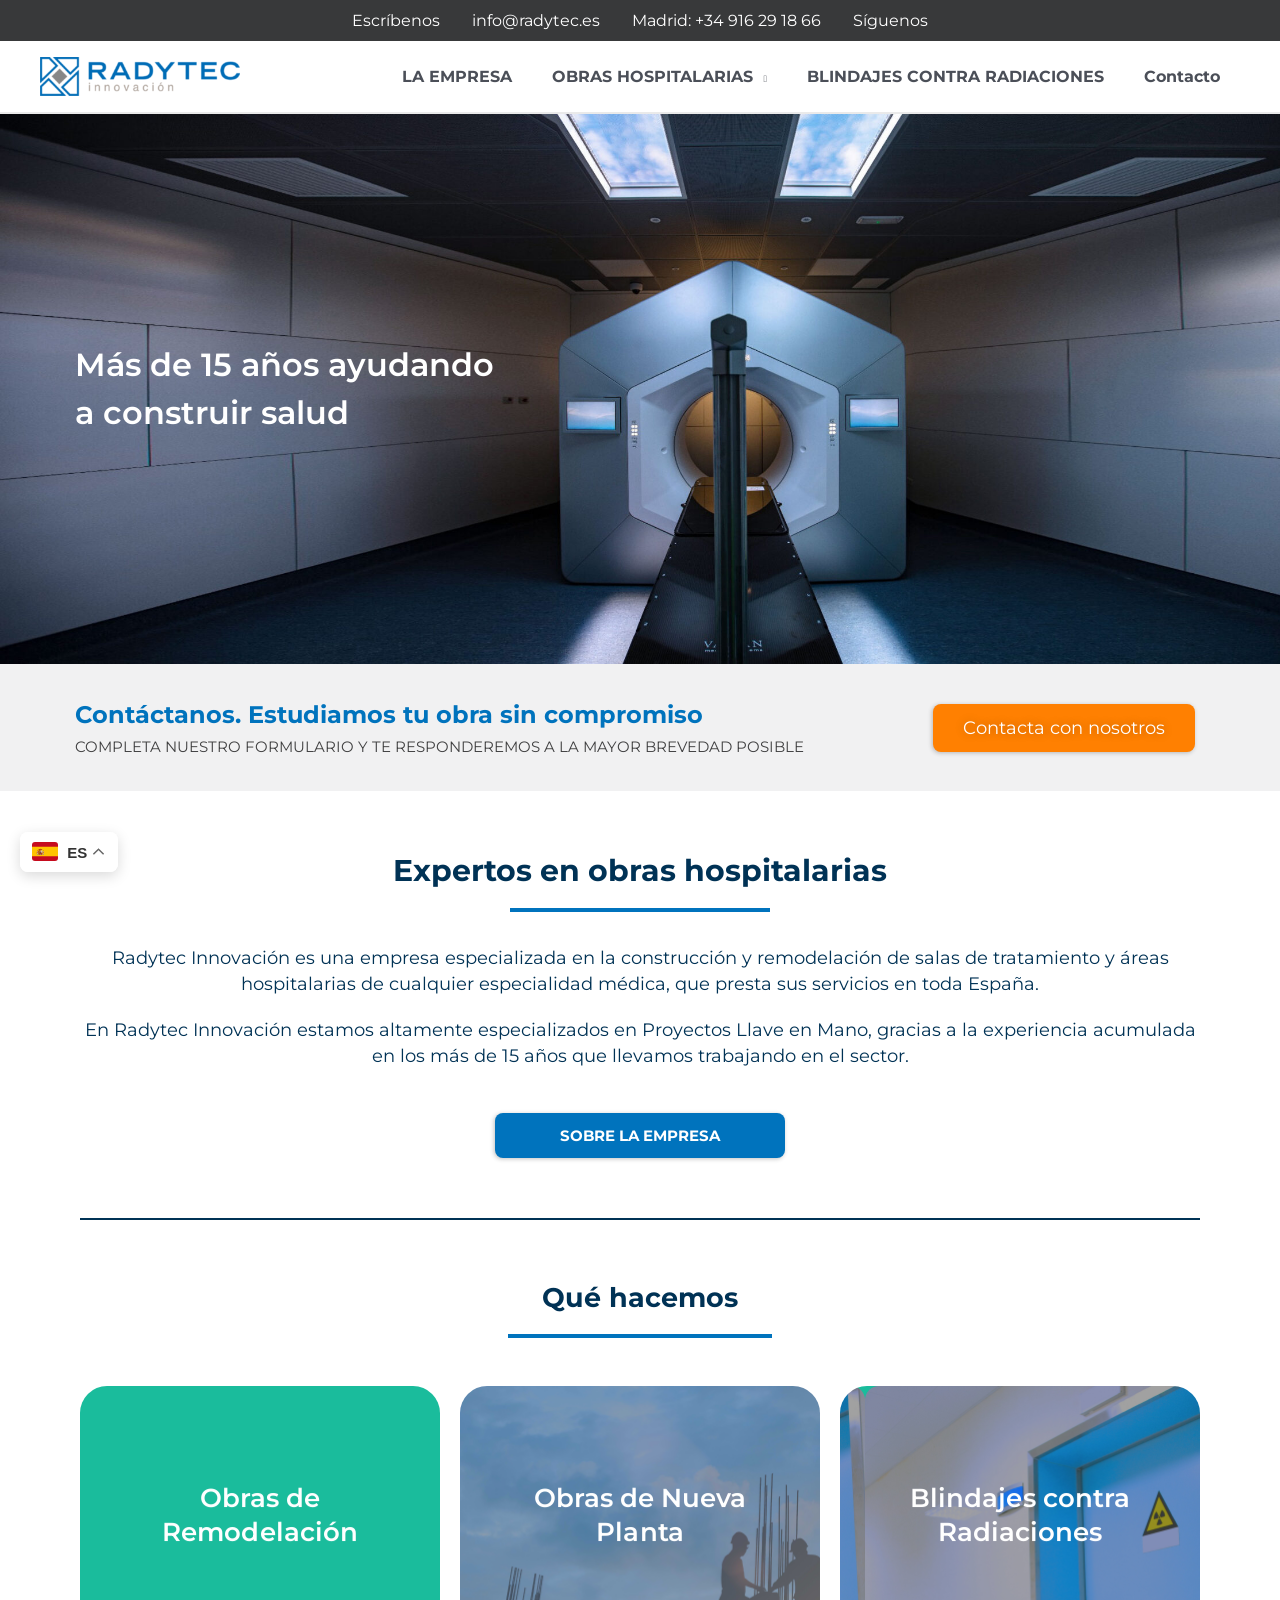
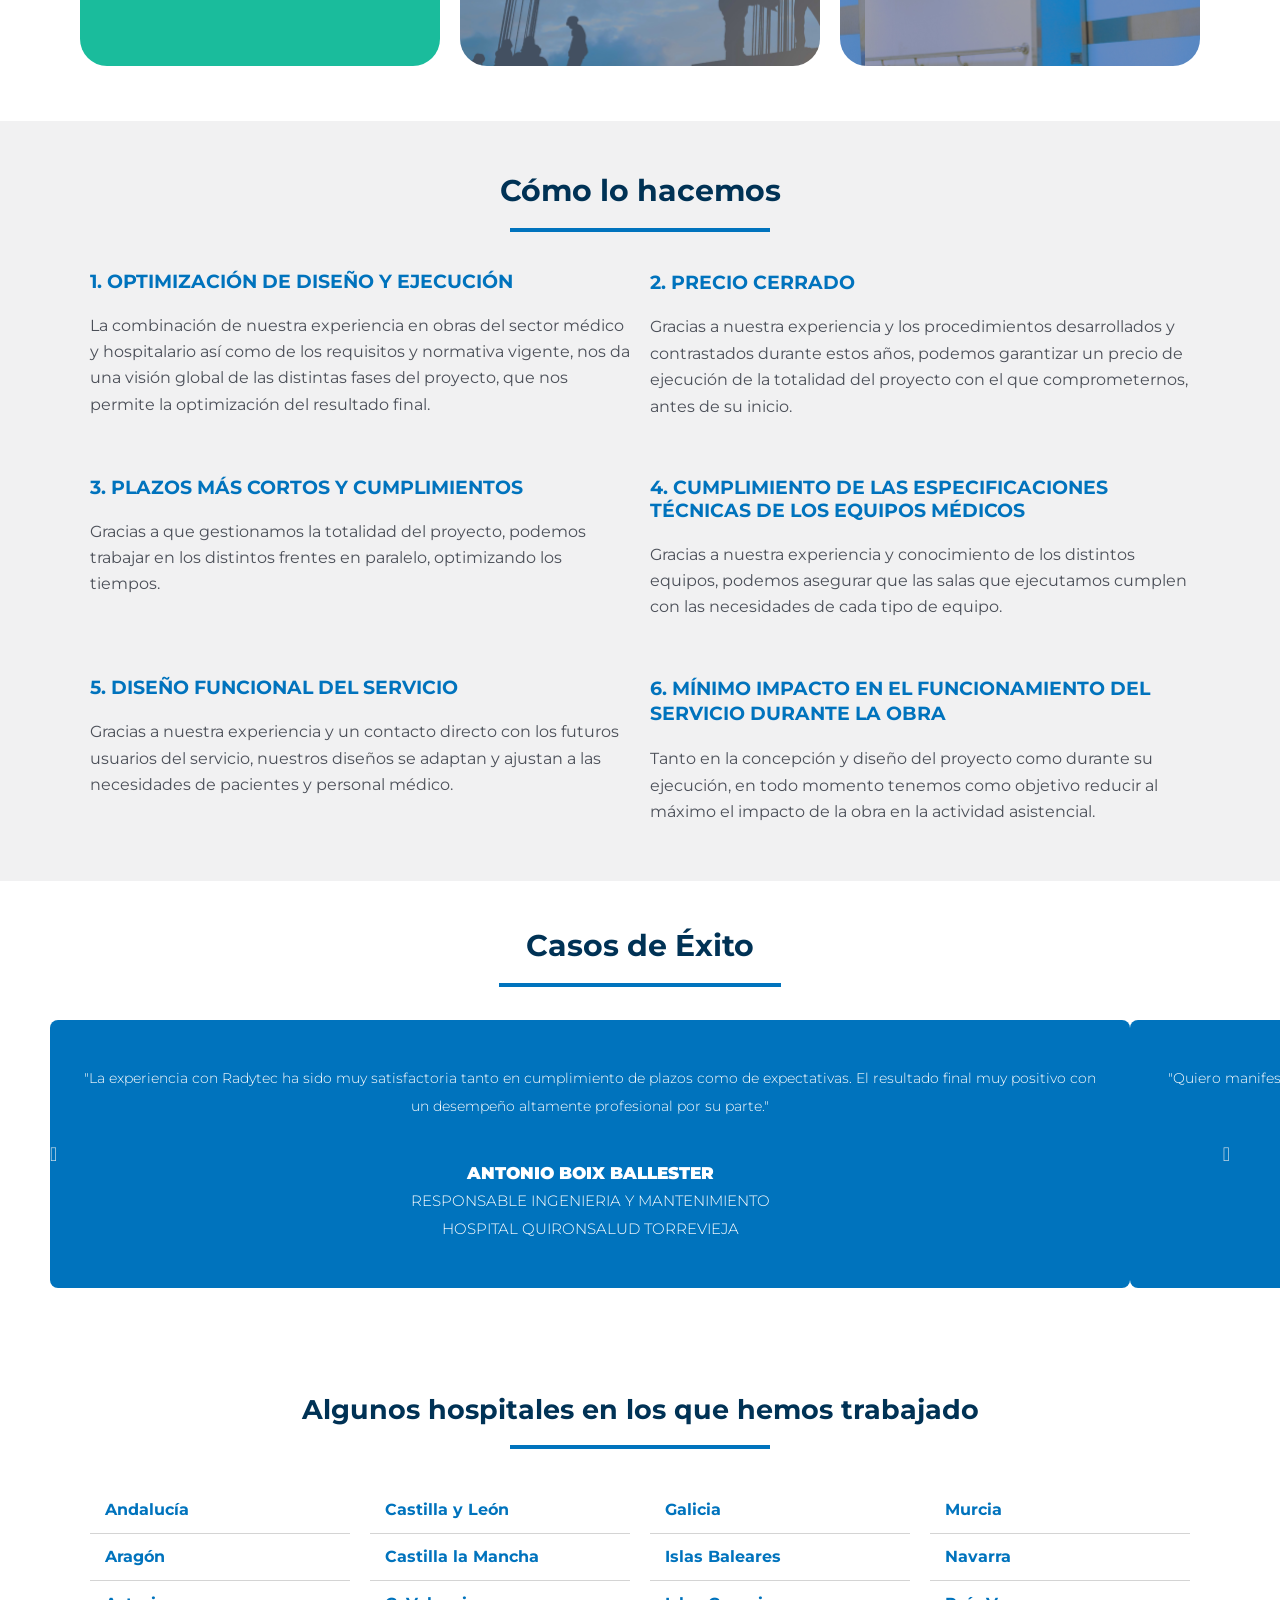
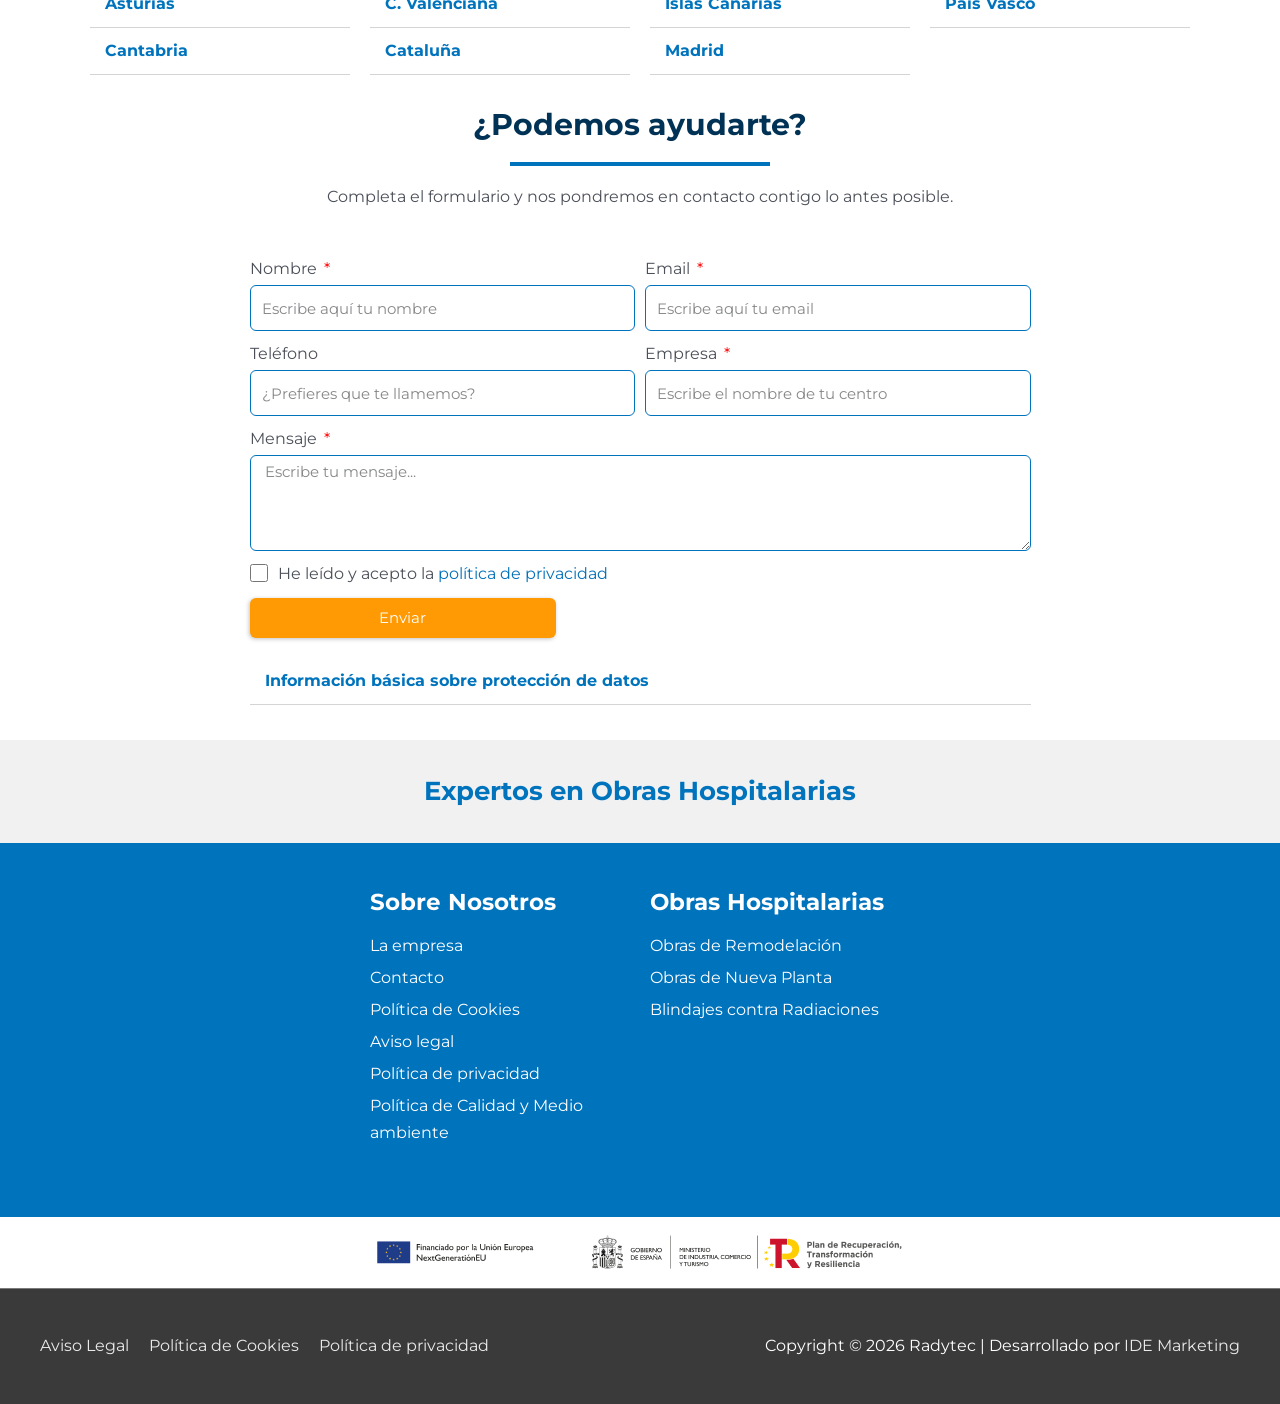
==== commit cbdd5bb8: "Revisión visual completa: móvil, tablet, mapas y visor de fotos - Hoja radytec-mejoras.css: márgenes" ====
--- a/index.html
+++ b/index.html
@@ -103,6 +103,7 @@
 <link rel="icon" href="assets/uploads/2020/11/cropped-icono_Mesa-de-trabajo-1-copia-5-192x192.png" sizes="192x192" />
 <link rel="apple-touch-icon" href="assets/uploads/2020/11/cropped-icono_Mesa-de-trabajo-1-copia-5-180x180.png" />
 <meta name="msapplication-TileImage" content="assets/uploads/2020/11/cropped-icono_Mesa-de-trabajo-1-copia-5-270x270.png" />
+<link rel="stylesheet" href="assets/css/radytec-mejoras.css?v=1792498812">
 </head>
 
 <body itemtype='https://schema.org/WebPage' itemscope='itemscope' class="home page-template-default page page-id-21 wp-custom-logo wp-embed-responsive ast-desktop ast-page-builder-template ast-no-sidebar astra-4.11.17 ast-header-custom-item-inside ast-single-post ast-inherit-site-logo-transparent ast-above-mobile-menu-align-inline ast-flyout-menu-enable ast-flyout-left-side ast-default-below-menu-enable above-header-nav-padding-support ast-full-width-layout ast-inherit-site-logo-sticky ast-primary-sticky-enabled elementor-default elementor-kit-12 elementor-page elementor-page-21 astra-addon-4.8.13">
@@ -855,7 +856,7 @@
 			<div class="elementor-widget-wrap elementor-element-populated">
 						<div class="elementor-element elementor-element-ce5151e elementor-widget__width-initial elementor-button-align-stretch elementor-widget elementor-widget-global elementor-global-1624 elementor-widget-form" data-id="ce5151e" data-element_type="widget" data-e-type="widget" data-settings="{&quot;button_width&quot;:&quot;40&quot;,&quot;step_next_label&quot;:&quot;Next&quot;,&quot;step_previous_label&quot;:&quot;Previous&quot;,&quot;step_type&quot;:&quot;number_text&quot;,&quot;step_icon_shape&quot;:&quot;circle&quot;}" data-widget_type="form.default">
 				<div class="elementor-widget-container">
-							<form class="elementor-form" method="POST" name="contacto-inicio" action="gracias/" data-netlify="true" netlify-honeypot="bot-field"><input type="hidden" name="form-name" value="contacto-inicio"><p hidden><label>No rellenar: <input name="bot-field"></label></p>
+							<form class="elementor-form" method="POST" name="contacto-inicio" action="https://api.web3forms.com/submit"><input type="hidden" name="access_key" value="b432fe5a-17c1-476a-a847-702621fc8144"><input type="hidden" name="subject" value="Nuevo mensaje desde la web (Inicio)"><input type="hidden" name="from_name" value="Web Radytec"><input type="hidden" name="redirect" value="https://radytec.es/gracias/" data-gracias="gracias/"><input type="checkbox" name="botcheck" class="hidden" style="display:none" tabindex="-1" autocomplete="off">
 			<div class="elementor-form-fields-wrapper elementor-labels-above">
 								<div class="elementor-field-type-text elementor-field-group elementor-column elementor-field-group-name elementor-col-50 elementor-field-required elementor-mark-required">
 												<label for="form-field-name" class="elementor-field-label">
@@ -1055,7 +1056,7 @@
 </ul></div>						</div>
 					
 											<div class="ast-small-footer-section ast-small-footer-section-2 ast-small-footer-section-equally ast-col-md-6" >
-							Copyright © 2026 <span class="ast-footer-site-title">Radytec</span> | Desarrollado por <a href="https://www.mediafrost.de" target="_blank">IDE Marketing</a>						</div>
+							Copyright © <span class="rd-year">2026</span> <span class="ast-footer-site-title">Radytec</span> | Desarrollado por <a href="https://www.mediafrost.de" target="_blank">IDE Marketing</a>						</div>
 					
 					</div> <!-- .ast-row.ast-flex -->
 			</div><!-- .ast-small-footer-wrap -->
@@ -1106,6 +1107,6 @@
 
 			
 				<script src="assets/lib/swiper.min.js"></script>
-<script src="assets/js/site.js?v=1792496499"></script>
+<script src="assets/js/site.js?v=1792498812"></script>
 </body>
 </html>
--- a/assets/uploads/elementor/css/post-21.v1778688907.css
+++ b/assets/uploads/elementor/css/post-21.v1778688907.css
@@ -1,4 +1,4 @@
-.elementor-21 .elementor-element.elementor-element-59cb6af > .elementor-container{max-width:1150px;min-height:550px;}.elementor-21 .elementor-element.elementor-element-59cb6af > .elementor-background-overlay{background-image:url(../../2020/11/Foto-Portada_WEB-scaled.jpg);background-position:0px 0px;background-repeat:no-repeat;background-size:cover;opacity:1;}.elementor-21 .elementor-element.elementor-element-6927507 > .elementor-column-wrap > .elementor-widget-wrap > .elementor-widget:not(.elementor-widget__width-auto):not(.elementor-widget__width-initial):not(:last-child):not(.elementor-absolute){margin-bottom:3px;}.elementor-21 .elementor-element.elementor-element-54f0e6f .elementor-heading-title{color:#FFFFFF;font-family:"Montserrat", Sans-serif;font-weight:600;}.elementor-21 .elementor-element.elementor-element-54f0e6f > .elementor-widget-container{padding:0px 0px 0px 0px;}.elementor-21 .elementor-element.elementor-element-b58f6ba .elementor-heading-title{color:#FFFFFF;font-family:"Montserrat", Sans-serif;font-weight:600;}.elementor-21 .elementor-element.elementor-element-13e30a32 > .elementor-container{max-width:1130px;min-height:127px;}.elementor-21 .elementor-element.elementor-element-13e30a32 > .elementor-container > .elementor-row > .elementor-column > .elementor-column-wrap > .elementor-widget-wrap{align-content:center;align-items:center;}.elementor-21 .elementor-element.elementor-element-13e30a32:not(.elementor-motion-effects-element-type-background), .elementor-21 .elementor-element.elementor-element-13e30a32 > .elementor-motion-effects-container > .elementor-motion-effects-layer{background-color:#F1F1F2;}.elementor-21 .elementor-element.elementor-element-13e30a32{transition:background 0.3s, border 0.3s, border-radius 0.3s, box-shadow 0.3s;}.elementor-21 .elementor-element.elementor-element-13e30a32 > .elementor-background-overlay{transition:background 0.3s, border-radius 0.3s, opacity 0.3s;}.elementor-21 .elementor-element.elementor-element-fae40ec > .elementor-column-wrap > .elementor-widget-wrap > .elementor-widget:not(.elementor-widget__width-auto):not(.elementor-widget__width-initial):not(:last-child):not(.elementor-absolute){margin-bottom:20px;}.elementor-21 .elementor-element.elementor-element-fae40ec > .elementor-element-populated > .elementor-widget-wrap{padding:0px 0px 0px 0px;}.elementor-21 .elementor-element.elementor-element-13d09681{text-align:left;}.elementor-21 .elementor-element.elementor-element-13d09681 .elementor-heading-title{color:#0073BD;font-family:"Montserrat", Sans-serif;font-size:24px;font-weight:700;}.elementor-21 .elementor-element.elementor-element-7ee2fea .elementor-heading-title{color:#404041;font-family:"Montserrat", Sans-serif;font-size:15px;font-weight:400;}.elementor-21 .elementor-element.elementor-element-7ee2fea > .elementor-widget-container{margin:-12px 0px 0px 0px;}.elementor-21 .elementor-element.elementor-element-4682fdfd .elementor-button .elementor-align-icon-right{margin-left:9px;}.elementor-21 .elementor-element.elementor-element-4682fdfd .elementor-button .elementor-align-icon-left{margin-right:9px;}.elementor-21 .elementor-element.elementor-element-4682fdfd .elementor-button{font-family:"Montserrat", Sans-serif;text-shadow:0px 0px 10px rgba(0,0,0,0.3);background-color:#FF8001;border-radius:8px 8px 8px 8px;padding:15px 30px 15px 30px;}.elementor-21 .elementor-element.elementor-element-4682fdfd .elementor-button:hover, .elementor-21 .elementor-element.elementor-element-4682fdfd .elementor-button:focus{background-color:#F08633;}.elementor-21 .elementor-element.elementor-element-a45961c{margin-top:0px;margin-bottom:0px;padding:50px 0px 0px 0px;}.elementor-21 .elementor-element.elementor-element-af6eb0d{text-align:center;}.elementor-21 .elementor-element.elementor-element-af6eb0d .elementor-heading-title{color:#003255;font-family:"Montserrat", Sans-serif;font-size:30px;font-weight:bold;}.elementor-21 .elementor-element.elementor-element-af6eb0d > .elementor-widget-container{margin:0px 0px 0px 0px;}.elementor-21 .elementor-element.elementor-element-6dbd390{--divider-border-style:solid;--divider-color:#0073BD;--divider-border-width:4.4px;}.elementor-21 .elementor-element.elementor-element-6dbd390 .elementor-divider-separator{width:23%;margin:0 auto;margin-center:0;}.elementor-21 .elementor-element.elementor-element-6dbd390 .elementor-divider{text-align:center;padding-top:4px;padding-bottom:4px;}.elementor-21 .elementor-element.elementor-element-6dbd390 > .elementor-widget-container{margin:-6px -6px -6px -6px;}.elementor-21 .elementor-element.elementor-element-5a0d48a{text-align:center;color:#003255;font-family:"Montserrat", Sans-serif;font-size:18px;font-weight:400;}.elementor-21 .elementor-element.elementor-element-5a0d48a > .elementor-widget-container{margin:15px 0px -30px 0px;}.elementor-21 .elementor-element.elementor-element-685189a{text-align:center;color:#003255;font-family:"Montserrat", Sans-serif;font-size:18px;font-weight:400;}.elementor-21 .elementor-element.elementor-element-685189a > .elementor-widget-container{margin:0px 0px -20px 0px;}.elementor-21 .elementor-element.elementor-element-a48495a .elementor-button{font-family:"Montserrat", Sans-serif;font-weight:700;background-color:#0073BD;border-radius:8px 8px 8px 8px;padding:15px 65px 15px 65px;}.elementor-21 .elementor-element.elementor-element-a48495a > .elementor-widget-container{margin:15px 0px 0px 0px;}.elementor-21 .elementor-element.elementor-element-f6aceaa{--divider-border-style:solid;--divider-color:#003255;--divider-border-width:2px;}.elementor-21 .elementor-element.elementor-element-f6aceaa .elementor-divider-separator{width:100%;}.elementor-21 .elementor-element.elementor-element-f6aceaa .elementor-divider{padding-top:40px;padding-bottom:40px;}.elementor-21 .elementor-element.elementor-element-3cc9e9f:not(.elementor-motion-effects-element-type-background), .elementor-21 .elementor-element.elementor-element-3cc9e9f > .elementor-motion-effects-container > .elementor-motion-effects-layer{background-color:#FFFFFF;}.elementor-21 .elementor-element.elementor-element-3cc9e9f{transition:background 0.3s, border 0.3s, border-radius 0.3s, box-shadow 0.3s;padding:10px 0px 25px 0px;}.elementor-21 .elementor-element.elementor-element-3cc9e9f > .elementor-background-overlay{transition:background 0.3s, border-radius 0.3s, opacity 0.3s;}.elementor-21 .elementor-element.elementor-element-ea5809d > .elementor-element-populated{margin:0px 0px 0px 0px;--e-column-margin-right:0px;--e-column-margin-left:0px;}.elementor-21 .elementor-element.elementor-element-ea5809d > .elementor-element-populated > .elementor-widget-wrap{padding:0px 0px 0px 0px;}.elementor-21 .elementor-element.elementor-element-0a6b3fb{text-align:center;}.elementor-21 .elementor-element.elementor-element-0a6b3fb .elementor-heading-title{color:var( --e-global-color-text );font-family:"Montserrat", Sans-serif;font-weight:bold;}.elementor-21 .elementor-element.elementor-element-0a6b3fb > .elementor-widget-container{margin:0px 0px 0px 0px;}.elementor-21 .elementor-element.elementor-global-828{--divider-border-style:solid;--divider-color:var( --e-global-color-primary );--divider-border-width:4.4px;}.elementor-21 .elementor-element.elementor-global-828 .elementor-divider-separator{width:23%;margin:0 auto;margin-center:0;}.elementor-21 .elementor-element.elementor-global-828 .elementor-divider{text-align:center;padding-top:4px;padding-bottom:4px;}.elementor-21 .elementor-element.elementor-global-828 > .elementor-widget-container{margin:-6px -6px -6px -6px;}.elementor-21 .elementor-element.elementor-element-6a79a7e .elementor-flip-box__front{background-image:url(../../2020/11/Remodelación-2.png);background-size:cover;}.elementor-21 .elementor-element.elementor-element-6a79a7e .elementor-flip-box__back{background-color:#0073BD;}.elementor-21 .elementor-element.elementor-element-6a79a7e .elementor-flip-box{height:280px;}.elementor-21 .elementor-element.elementor-element-6a79a7e .elementor-flip-box__layer, .elementor-21 .elementor-element.elementor-element-6a79a7e .elementor-flip-box__layer__overlay{border-radius:27px;}.elementor-21 .elementor-element.elementor-element-6a79a7e .elementor-flip-box__front .elementor-flip-box__layer__overlay{text-align:center;}.elementor-21 .elementor-element.elementor-element-6a79a7e .elementor-flip-box__front .elementor-flip-box__layer__title{color:#FFFFFF;font-family:"Montserrat", Sans-serif;font-size:26px;font-weight:600;line-height:1.3em;}.elementor-21 .elementor-element.elementor-element-6a79a7e .elementor-flip-box__back .elementor-flip-box__layer__overlay{text-align:center;}.elementor-21 .elementor-element.elementor-element-6a79a7e .elementor-flip-box__button{margin-center:0;border-width:2px;border-radius:8px;}.elementor-21 .elementor-element.elementor-element-6a79a7e .elementor-flip-box__back .elementor-flip-box__layer__title{margin-bottom:20px;color:#FFFFFF;font-family:"Montserrat", Sans-serif;font-size:26px;font-weight:600;line-height:1.3em;}.elementor-21 .elementor-element.elementor-element-6a79a7e .elementor-flip-box__back .elementor-flip-box__layer__description{margin-bottom:36px;font-family:"Montserrat", Sans-serif;font-size:16px;font-weight:400;line-height:1.3em;}.elementor-21 .elementor-element.elementor-element-6a79a7e .elementor-flip-box__button:hover{color:var( --e-global-color-primary );background-color:var( --e-global-color-c12291c );}.elementor-21 .elementor-element.elementor-element-999d5ef .elementor-flip-box__front{background-image:url(../../2020/11/Nueva-planta-2.png);background-size:cover;}.elementor-21 .elementor-element.elementor-element-999d5ef .elementor-flip-box__back{background-color:var( --e-global-color-primary );}.elementor-21 .elementor-element.elementor-element-999d5ef .elementor-flip-box{height:280px;}.elementor-21 .elementor-element.elementor-element-999d5ef .elementor-flip-box__layer, .elementor-21 .elementor-element.elementor-element-999d5ef .elementor-flip-box__layer__overlay{border-radius:27px;}.elementor-21 .elementor-element.elementor-element-999d5ef .elementor-flip-box__front .elementor-flip-box__layer__overlay{text-align:center;}.elementor-21 .elementor-element.elementor-element-999d5ef .elementor-flip-box__front .elementor-flip-box__layer__title{color:#FFFFFF;font-family:"Montserrat", Sans-serif;font-size:26px;font-weight:600;line-height:1.3em;}.elementor-21 .elementor-element.elementor-element-999d5ef .elementor-flip-box__back .elementor-flip-box__layer__overlay{text-align:center;}.elementor-21 .elementor-element.elementor-element-999d5ef .elementor-flip-box__button{margin-center:0;border-width:2px;border-radius:8px;}.elementor-21 .elementor-element.elementor-element-999d5ef .elementor-flip-box__back .elementor-flip-box__layer__title{margin-bottom:20px;color:var( --e-global-color-c12291c );font-family:"Montserrat", Sans-serif;font-size:26px;font-weight:600;line-height:1.3em;}.elementor-21 .elementor-element.elementor-element-999d5ef .elementor-flip-box__back .elementor-flip-box__layer__description{margin-bottom:50px;font-family:"Montserrat", Sans-serif;font-size:16px;font-weight:400;line-height:1.3em;}.elementor-21 .elementor-element.elementor-element-999d5ef .elementor-flip-box__button:hover{color:var( --e-global-color-primary );background-color:var( --e-global-color-c12291c );}.elementor-21 .elementor-element.elementor-element-b4a1d28 .elementor-flip-box__front{background-image:url(../../2020/11/Blindaje-2.png);background-position:25px 0px;background-size:cover;}.elementor-21 .elementor-element.elementor-element-b4a1d28 .elementor-flip-box__back{background-color:var( --e-global-color-primary );}.elementor-21 .elementor-element.elementor-element-b4a1d28 .elementor-flip-box{height:280px;}.elementor-21 .elementor-element.elementor-element-b4a1d28 .elementor-flip-box__layer, .elementor-21 .elementor-element.elementor-element-b4a1d28 .elementor-flip-box__layer__overlay{border-radius:27px;}.elementor-21 .elementor-element.elementor-element-b4a1d28 .elementor-flip-box__front .elementor-flip-box__layer__overlay{text-align:center;}.elementor-21 .elementor-element.elementor-element-b4a1d28 .elementor-flip-box__front .elementor-flip-box__layer__title{color:#FFFFFF;font-family:"Montserrat", Sans-serif;font-size:26px;font-weight:600;line-height:1.3em;}.elementor-21 .elementor-element.elementor-element-b4a1d28 .elementor-flip-box__back .elementor-flip-box__layer__overlay{text-align:center;}.elementor-21 .elementor-element.elementor-element-b4a1d28 .elementor-flip-box__button{margin-center:0;border-width:2px;border-radius:8px;}.elementor-21 .elementor-element.elementor-element-b4a1d28 .elementor-flip-box__back .elementor-flip-box__layer__title{margin-bottom:20px;color:var( --e-global-color-c12291c );font-family:"Montserrat", Sans-serif;font-size:26px;font-weight:600;line-height:1.3em;}.elementor-21 .elementor-element.elementor-element-b4a1d28 .elementor-flip-box__back .elementor-flip-box__layer__description{margin-bottom:29px;color:var( --e-global-color-c12291c );font-family:"Montserrat", Sans-serif;font-size:16px;font-weight:400;line-height:1.3em;}.elementor-21 .elementor-element.elementor-element-b4a1d28 .elementor-flip-box__button:hover{color:var( --e-global-color-primary );background-color:var( --e-global-color-c12291c );}.elementor-21 .elementor-element.elementor-element-eb08c74:not(.elementor-motion-effects-element-type-background), .elementor-21 .elementor-element.elementor-element-eb08c74 > .elementor-motion-effects-container > .elementor-motion-effects-layer{background-color:#F1F1F2;}.elementor-21 .elementor-element.elementor-element-eb08c74{transition:background 0.3s, border 0.3s, border-radius 0.3s, box-shadow 0.3s;margin-top:0px;margin-bottom:0px;padding:40px 0px 10px 0px;}.elementor-21 .elementor-element.elementor-element-eb08c74 > .elementor-background-overlay{transition:background 0.3s, border-radius 0.3s, opacity 0.3s;}.elementor-21 .elementor-element.elementor-element-5cdea9e{text-align:center;}.elementor-21 .elementor-element.elementor-element-5cdea9e .elementor-heading-title{color:var( --e-global-color-text );font-family:"Montserrat", Sans-serif;font-size:30px;font-weight:bold;}.elementor-21 .elementor-element.elementor-element-5cdea9e > .elementor-widget-container{margin:0px 0px 0px 0px;}.elementor-21 .elementor-element.elementor-element-ad479a9{--divider-border-style:solid;--divider-color:#0073BD;--divider-border-width:4.4px;}.elementor-21 .elementor-element.elementor-element-ad479a9 .elementor-divider-separator{width:23%;margin:0 auto;margin-center:0;}.elementor-21 .elementor-element.elementor-element-ad479a9 .elementor-divider{text-align:center;padding-top:4px;padding-bottom:4px;}.elementor-21 .elementor-element.elementor-element-ad479a9 > .elementor-widget-container{margin:-6px -6px -6px -6px;}.elementor-21 .elementor-element.elementor-element-00e6526{margin-top:10px;margin-bottom:0px;}.elementor-21 .elementor-element.elementor-element-6341b3c .elementor-heading-title{color:#0073BD;font-family:"Montserrat", Sans-serif;font-weight:bold;}.elementor-21 .elementor-element.elementor-element-317af8f .elementor-heading-title{color:#0073BD;font-family:"Montserrat", Sans-serif;font-weight:bold;text-transform:uppercase;line-height:1.3em;}.elementor-21 .elementor-element.elementor-element-00ae118 > .elementor-widget-container{margin:0px 0px 0px 0px;}.elementor-21 .elementor-element.elementor-element-cfb9200 .elementor-heading-title{color:#0073BD;font-family:"Montserrat", Sans-serif;font-weight:bold;}.elementor-21 .elementor-element.elementor-element-b7cfc1e > .elementor-widget-container{margin:0px 0px 46px 0px;}.elementor-21 .elementor-element.elementor-element-ec4c366 .elementor-heading-title{color:#0073BD;font-family:"Montserrat", Sans-serif;font-weight:bold;text-transform:uppercase;}.elementor-21 .elementor-element.elementor-element-0b22ea0 > .elementor-widget-container{margin:0px 0px 0px 0px;}.elementor-21 .elementor-element.elementor-element-4d1c9f5 .elementor-heading-title{color:#0073BD;font-family:"Montserrat", Sans-serif;font-weight:700;text-transform:uppercase;}.elementor-21 .elementor-element.elementor-element-e0718a0{font-family:"Montserrat", Sans-serif;font-weight:400;}.elementor-21 .elementor-element.elementor-element-92c2c63 .elementor-heading-title{color:#0073BD;font-family:"Montserrat", Sans-serif;font-weight:bold;text-transform:uppercase;line-height:1.3em;}.elementor-21 .elementor-element.elementor-element-2f8cedd8{padding:10px 0px 10px 0px;}.elementor-21 .elementor-element.elementor-element-2b2ecfb5 > .elementor-element-populated{margin:10px 10px 10px 10px;--e-column-margin-right:10px;--e-column-margin-left:10px;}.elementor-21 .elementor-element.elementor-element-2b2ecfb5 > .elementor-element-populated > .elementor-widget-wrap{padding:25px 25px 25px 25px;}.elementor-21 .elementor-element.elementor-element-084f152{text-align:center;}.elementor-21 .elementor-element.elementor-element-084f152 .elementor-heading-title{color:var( --e-global-color-text );font-family:"Montserrat", Sans-serif;font-size:30px;font-weight:bold;}.elementor-21 .elementor-element.elementor-element-084f152 > .elementor-widget-container{margin:0px 0px 0px 0px;}.elementor-21 .elementor-element.elementor-element-d44c143{--divider-border-style:solid;--divider-color:var( --e-global-color-primary );--divider-border-width:4.4px;}.elementor-21 .elementor-element.elementor-element-d44c143 .elementor-divider-separator{width:23%;margin:0 auto;margin-center:0;}.elementor-21 .elementor-element.elementor-element-d44c143 .elementor-divider{text-align:center;padding-top:4px;padding-bottom:4px;}.elementor-21 .elementor-element.elementor-element-d44c143 > .elementor-widget-container{margin:-6px -6px -6px -6px;}.elementor-21 .elementor-element.elementor-element-460eca74.elementor-arrows-yes .elementor-main-swiper{width:calc( 100% - 40px );}.elementor-21 .elementor-element.elementor-element-460eca74 .elementor-main-swiper{width:100%;}.elementor-21 .elementor-element.elementor-element-460eca74 .elementor-main-swiper .swiper-slide{background-color:#0073BD;border-width:0px 0px 0px 0px;border-radius:8px;border-color:#bfbfbf;padding:30px 30px 30px 30px;}.elementor-21 .elementor-element.elementor-element-460eca74.elementor-testimonial--layout-image_inline .elementor-testimonial__footer,
+.elementor-21 .elementor-element.elementor-element-59cb6af > .elementor-container{max-width:1150px;min-height:550px;}.elementor-21 .elementor-element.elementor-element-59cb6af > .elementor-background-overlay{background-image:url(../../2020/11/Foto-Portada_WEB-scaled.jpg);background-position:0px 0px;background-repeat:no-repeat;background-size:cover;opacity:1;}.elementor-21 .elementor-element.elementor-element-6927507 > .elementor-column-wrap > .elementor-widget-wrap > .elementor-widget:not(.elementor-widget__width-auto):not(.elementor-widget__width-initial):not(:last-child):not(.elementor-absolute),.elementor-21 .elementor-element.elementor-element-6927507 > .elementor-widget-wrap > .elementor-widget:not(.elementor-widget__width-auto):not(.elementor-widget__width-initial):not(:last-child):not(.elementor-absolute){margin-bottom:3px;}.elementor-21 .elementor-element.elementor-element-54f0e6f .elementor-heading-title{color:#FFFFFF;font-family:"Montserrat", Sans-serif;font-weight:600;}.elementor-21 .elementor-element.elementor-element-54f0e6f > .elementor-widget-container{padding:0px 0px 0px 0px;}.elementor-21 .elementor-element.elementor-element-b58f6ba .elementor-heading-title{color:#FFFFFF;font-family:"Montserrat", Sans-serif;font-weight:600;}.elementor-21 .elementor-element.elementor-element-13e30a32 > .elementor-container{max-width:1130px;min-height:127px;}.elementor-21 .elementor-element.elementor-element-13e30a32 > .elementor-container > .elementor-row > .elementor-column > .elementor-column-wrap > .elementor-widget-wrap,.elementor-21 .elementor-element.elementor-element-13e30a32 > .elementor-container > .elementor-row > .elementor-column > .elementor-widget-wrap{align-content:center;align-items:center;}.elementor-21 .elementor-element.elementor-element-13e30a32:not(.elementor-motion-effects-element-type-background), .elementor-21 .elementor-element.elementor-element-13e30a32 > .elementor-motion-effects-container > .elementor-motion-effects-layer{background-color:#F1F1F2;}.elementor-21 .elementor-element.elementor-element-13e30a32{transition:background 0.3s, border 0.3s, border-radius 0.3s, box-shadow 0.3s;}.elementor-21 .elementor-element.elementor-element-13e30a32 > .elementor-background-overlay{transition:background 0.3s, border-radius 0.3s, opacity 0.3s;}.elementor-21 .elementor-element.elementor-element-fae40ec > .elementor-column-wrap > .elementor-widget-wrap > .elementor-widget:not(.elementor-widget__width-auto):not(.elementor-widget__width-initial):not(:last-child):not(.elementor-absolute),.elementor-21 .elementor-element.elementor-element-fae40ec > .elementor-widget-wrap > .elementor-widget:not(.elementor-widget__width-auto):not(.elementor-widget__width-initial):not(:last-child):not(.elementor-absolute){margin-bottom:20px;}.elementor-21 .elementor-element.elementor-element-fae40ec > .elementor-element-populated > .elementor-widget-wrap,.elementor-21 .elementor-element.elementor-element-fae40ec > .elementor-element-populated{padding:0px 0px 0px 0px;}.elementor-21 .elementor-element.elementor-element-13d09681{text-align:left;}.elementor-21 .elementor-element.elementor-element-13d09681 .elementor-heading-title{color:#0073BD;font-family:"Montserrat", Sans-serif;font-size:24px;font-weight:700;}.elementor-21 .elementor-element.elementor-element-7ee2fea .elementor-heading-title{color:#404041;font-family:"Montserrat", Sans-serif;font-size:15px;font-weight:400;}.elementor-21 .elementor-element.elementor-element-7ee2fea > .elementor-widget-container{margin:-12px 0px 0px 0px;}.elementor-21 .elementor-element.elementor-element-4682fdfd .elementor-button .elementor-align-icon-right{margin-left:9px;}.elementor-21 .elementor-element.elementor-element-4682fdfd .elementor-button .elementor-align-icon-left{margin-right:9px;}.elementor-21 .elementor-element.elementor-element-4682fdfd .elementor-button{font-family:"Montserrat", Sans-serif;text-shadow:0px 0px 10px rgba(0,0,0,0.3);background-color:#FF8001;border-radius:8px 8px 8px 8px;padding:15px 30px 15px 30px;}.elementor-21 .elementor-element.elementor-element-4682fdfd .elementor-button:hover, .elementor-21 .elementor-element.elementor-element-4682fdfd .elementor-button:focus{background-color:#F08633;}.elementor-21 .elementor-element.elementor-element-a45961c{margin-top:0px;margin-bottom:0px;padding:50px 0px 0px 0px;}.elementor-21 .elementor-element.elementor-element-af6eb0d{text-align:center;}.elementor-21 .elementor-element.elementor-element-af6eb0d .elementor-heading-title{color:#003255;font-family:"Montserrat", Sans-serif;font-size:30px;font-weight:bold;}.elementor-21 .elementor-element.elementor-element-af6eb0d > .elementor-widget-container{margin:0px 0px 0px 0px;}.elementor-21 .elementor-element.elementor-element-6dbd390{--divider-border-style:solid;--divider-color:#0073BD;--divider-border-width:4.4px;}.elementor-21 .elementor-element.elementor-element-6dbd390 .elementor-divider-separator{width:23%;margin:0 auto;margin-center:0;}.elementor-21 .elementor-element.elementor-element-6dbd390 .elementor-divider{text-align:center;padding-top:4px;padding-bottom:4px;}.elementor-21 .elementor-element.elementor-element-6dbd390 > .elementor-widget-container{margin:-6px -6px -6px -6px;}.elementor-21 .elementor-element.elementor-element-5a0d48a{text-align:center;color:#003255;font-family:"Montserrat", Sans-serif;font-size:18px;font-weight:400;}.elementor-21 .elementor-element.elementor-element-5a0d48a > .elementor-widget-container{margin:15px 0px -30px 0px;}.elementor-21 .elementor-element.elementor-element-685189a{text-align:center;color:#003255;font-family:"Montserrat", Sans-serif;font-size:18px;font-weight:400;}.elementor-21 .elementor-element.elementor-element-685189a > .elementor-widget-container{margin:0px 0px -20px 0px;}.elementor-21 .elementor-element.elementor-element-a48495a .elementor-button{font-family:"Montserrat", Sans-serif;font-weight:700;background-color:#0073BD;border-radius:8px 8px 8px 8px;padding:15px 65px 15px 65px;}.elementor-21 .elementor-element.elementor-element-a48495a > .elementor-widget-container{margin:15px 0px 0px 0px;}.elementor-21 .elementor-element.elementor-element-f6aceaa{--divider-border-style:solid;--divider-color:#003255;--divider-border-width:2px;}.elementor-21 .elementor-element.elementor-element-f6aceaa .elementor-divider-separator{width:100%;}.elementor-21 .elementor-element.elementor-element-f6aceaa .elementor-divider{padding-top:40px;padding-bottom:40px;}.elementor-21 .elementor-element.elementor-element-3cc9e9f:not(.elementor-motion-effects-element-type-background), .elementor-21 .elementor-element.elementor-element-3cc9e9f > .elementor-motion-effects-container > .elementor-motion-effects-layer{background-color:#FFFFFF;}.elementor-21 .elementor-element.elementor-element-3cc9e9f{transition:background 0.3s, border 0.3s, border-radius 0.3s, box-shadow 0.3s;padding:10px 0px 25px 0px;}.elementor-21 .elementor-element.elementor-element-3cc9e9f > .elementor-background-overlay{transition:background 0.3s, border-radius 0.3s, opacity 0.3s;}.elementor-21 .elementor-element.elementor-element-ea5809d > .elementor-element-populated{margin:0px 0px 0px 0px;--e-column-margin-right:0px;--e-column-margin-left:0px;}.elementor-21 .elementor-element.elementor-element-ea5809d > .elementor-element-populated > .elementor-widget-wrap,.elementor-21 .elementor-element.elementor-element-ea5809d > .elementor-element-populated{padding:0px 0px 0px 0px;}.elementor-21 .elementor-element.elementor-element-0a6b3fb{text-align:center;}.elementor-21 .elementor-element.elementor-element-0a6b3fb .elementor-heading-title{color:var( --e-global-color-text );font-family:"Montserrat", Sans-serif;font-weight:bold;}.elementor-21 .elementor-element.elementor-element-0a6b3fb > .elementor-widget-container{margin:0px 0px 0px 0px;}.elementor-21 .elementor-element.elementor-global-828{--divider-border-style:solid;--divider-color:var( --e-global-color-primary );--divider-border-width:4.4px;}.elementor-21 .elementor-element.elementor-global-828 .elementor-divider-separator{width:23%;margin:0 auto;margin-center:0;}.elementor-21 .elementor-element.elementor-global-828 .elementor-divider{text-align:center;padding-top:4px;padding-bottom:4px;}.elementor-21 .elementor-element.elementor-global-828 > .elementor-widget-container{margin:-6px -6px -6px -6px;}.elementor-21 .elementor-element.elementor-element-6a79a7e .elementor-flip-box__front{background-image:url(../../2020/11/Remodelación-2.png);background-size:cover;}.elementor-21 .elementor-element.elementor-element-6a79a7e .elementor-flip-box__back{background-color:#0073BD;}.elementor-21 .elementor-element.elementor-element-6a79a7e .elementor-flip-box{height:280px;}.elementor-21 .elementor-element.elementor-element-6a79a7e .elementor-flip-box__layer, .elementor-21 .elementor-element.elementor-element-6a79a7e .elementor-flip-box__layer__overlay{border-radius:27px;}.elementor-21 .elementor-element.elementor-element-6a79a7e .elementor-flip-box__front .elementor-flip-box__layer__overlay{text-align:center;}.elementor-21 .elementor-element.elementor-element-6a79a7e .elementor-flip-box__front .elementor-flip-box__layer__title{color:#FFFFFF;font-family:"Montserrat", Sans-serif;font-size:26px;font-weight:600;line-height:1.3em;}.elementor-21 .elementor-element.elementor-element-6a79a7e .elementor-flip-box__back .elementor-flip-box__layer__overlay{text-align:center;}.elementor-21 .elementor-element.elementor-element-6a79a7e .elementor-flip-box__button{margin-center:0;border-width:2px;border-radius:8px;}.elementor-21 .elementor-element.elementor-element-6a79a7e .elementor-flip-box__back .elementor-flip-box__layer__title{margin-bottom:20px;color:#FFFFFF;font-family:"Montserrat", Sans-serif;font-size:26px;font-weight:600;line-height:1.3em;}.elementor-21 .elementor-element.elementor-element-6a79a7e .elementor-flip-box__back .elementor-flip-box__layer__description{margin-bottom:36px;font-family:"Montserrat", Sans-serif;font-size:16px;font-weight:400;line-height:1.3em;}.elementor-21 .elementor-element.elementor-element-6a79a7e .elementor-flip-box__button:hover{color:var( --e-global-color-primary );background-color:var( --e-global-color-c12291c );}.elementor-21 .elementor-element.elementor-element-999d5ef .elementor-flip-box__front{background-image:url(../../2020/11/Nueva-planta-2.png);background-size:cover;}.elementor-21 .elementor-element.elementor-element-999d5ef .elementor-flip-box__back{background-color:var( --e-global-color-primary );}.elementor-21 .elementor-element.elementor-element-999d5ef .elementor-flip-box{height:280px;}.elementor-21 .elementor-element.elementor-element-999d5ef .elementor-flip-box__layer, .elementor-21 .elementor-element.elementor-element-999d5ef .elementor-flip-box__layer__overlay{border-radius:27px;}.elementor-21 .elementor-element.elementor-element-999d5ef .elementor-flip-box__front .elementor-flip-box__layer__overlay{text-align:center;}.elementor-21 .elementor-element.elementor-element-999d5ef .elementor-flip-box__front .elementor-flip-box__layer__title{color:#FFFFFF;font-family:"Montserrat", Sans-serif;font-size:26px;font-weight:600;line-height:1.3em;}.elementor-21 .elementor-element.elementor-element-999d5ef .elementor-flip-box__back .elementor-flip-box__layer__overlay{text-align:center;}.elementor-21 .elementor-element.elementor-element-999d5ef .elementor-flip-box__button{margin-center:0;border-width:2px;border-radius:8px;}.elementor-21 .elementor-element.elementor-element-999d5ef .elementor-flip-box__back .elementor-flip-box__layer__title{margin-bottom:20px;color:var( --e-global-color-c12291c );font-family:"Montserrat", Sans-serif;font-size:26px;font-weight:600;line-height:1.3em;}.elementor-21 .elementor-element.elementor-element-999d5ef .elementor-flip-box__back .elementor-flip-box__layer__description{margin-bottom:50px;font-family:"Montserrat", Sans-serif;font-size:16px;font-weight:400;line-height:1.3em;}.elementor-21 .elementor-element.elementor-element-999d5ef .elementor-flip-box__button:hover{color:var( --e-global-color-primary );background-color:var( --e-global-color-c12291c );}.elementor-21 .elementor-element.elementor-element-b4a1d28 .elementor-flip-box__front{background-image:url(../../2020/11/Blindaje-2.png);background-position:25px 0px;background-size:cover;}.elementor-21 .elementor-element.elementor-element-b4a1d28 .elementor-flip-box__back{background-color:var( --e-global-color-primary );}.elementor-21 .elementor-element.elementor-element-b4a1d28 .elementor-flip-box{height:280px;}.elementor-21 .elementor-element.elementor-element-b4a1d28 .elementor-flip-box__layer, .elementor-21 .elementor-element.elementor-element-b4a1d28 .elementor-flip-box__layer__overlay{border-radius:27px;}.elementor-21 .elementor-element.elementor-element-b4a1d28 .elementor-flip-box__front .elementor-flip-box__layer__overlay{text-align:center;}.elementor-21 .elementor-element.elementor-element-b4a1d28 .elementor-flip-box__front .elementor-flip-box__layer__title{color:#FFFFFF;font-family:"Montserrat", Sans-serif;font-size:26px;font-weight:600;line-height:1.3em;}.elementor-21 .elementor-element.elementor-element-b4a1d28 .elementor-flip-box__back .elementor-flip-box__layer__overlay{text-align:center;}.elementor-21 .elementor-element.elementor-element-b4a1d28 .elementor-flip-box__button{margin-center:0;border-width:2px;border-radius:8px;}.elementor-21 .elementor-element.elementor-element-b4a1d28 .elementor-flip-box__back .elementor-flip-box__layer__title{margin-bottom:20px;color:var( --e-global-color-c12291c );font-family:"Montserrat", Sans-serif;font-size:26px;font-weight:600;line-height:1.3em;}.elementor-21 .elementor-element.elementor-element-b4a1d28 .elementor-flip-box__back .elementor-flip-box__layer__description{margin-bottom:29px;color:var( --e-global-color-c12291c );font-family:"Montserrat", Sans-serif;font-size:16px;font-weight:400;line-height:1.3em;}.elementor-21 .elementor-element.elementor-element-b4a1d28 .elementor-flip-box__button:hover{color:var( --e-global-color-primary );background-color:var( --e-global-color-c12291c );}.elementor-21 .elementor-element.elementor-element-eb08c74:not(.elementor-motion-effects-element-type-background), .elementor-21 .elementor-element.elementor-element-eb08c74 > .elementor-motion-effects-container > .elementor-motion-effects-layer{background-color:#F1F1F2;}.elementor-21 .elementor-element.elementor-element-eb08c74{transition:background 0.3s, border 0.3s, border-radius 0.3s, box-shadow 0.3s;margin-top:0px;margin-bottom:0px;padding:40px 0px 10px 0px;}.elementor-21 .elementor-element.elementor-element-eb08c74 > .elementor-background-overlay{transition:background 0.3s, border-radius 0.3s, opacity 0.3s;}.elementor-21 .elementor-element.elementor-element-5cdea9e{text-align:center;}.elementor-21 .elementor-element.elementor-element-5cdea9e .elementor-heading-title{color:var( --e-global-color-text );font-family:"Montserrat", Sans-serif;font-size:30px;font-weight:bold;}.elementor-21 .elementor-element.elementor-element-5cdea9e > .elementor-widget-container{margin:0px 0px 0px 0px;}.elementor-21 .elementor-element.elementor-element-ad479a9{--divider-border-style:solid;--divider-color:#0073BD;--divider-border-width:4.4px;}.elementor-21 .elementor-element.elementor-element-ad479a9 .elementor-divider-separator{width:23%;margin:0 auto;margin-center:0;}.elementor-21 .elementor-element.elementor-element-ad479a9 .elementor-divider{text-align:center;padding-top:4px;padding-bottom:4px;}.elementor-21 .elementor-element.elementor-element-ad479a9 > .elementor-widget-container{margin:-6px -6px -6px -6px;}.elementor-21 .elementor-element.elementor-element-00e6526{margin-top:10px;margin-bottom:0px;}.elementor-21 .elementor-element.elementor-element-6341b3c .elementor-heading-title{color:#0073BD;font-family:"Montserrat", Sans-serif;font-weight:bold;}.elementor-21 .elementor-element.elementor-element-317af8f .elementor-heading-title{color:#0073BD;font-family:"Montserrat", Sans-serif;font-weight:bold;text-transform:uppercase;line-height:1.3em;}.elementor-21 .elementor-element.elementor-element-00ae118 > .elementor-widget-container{margin:0px 0px 0px 0px;}.elementor-21 .elementor-element.elementor-element-cfb9200 .elementor-heading-title{color:#0073BD;font-family:"Montserrat", Sans-serif;font-weight:bold;}.elementor-21 .elementor-element.elementor-element-b7cfc1e > .elementor-widget-container{margin:0px 0px 46px 0px;}.elementor-21 .elementor-element.elementor-element-ec4c366 .elementor-heading-title{color:#0073BD;font-family:"Montserrat", Sans-serif;font-weight:bold;text-transform:uppercase;}.elementor-21 .elementor-element.elementor-element-0b22ea0 > .elementor-widget-container{margin:0px 0px 0px 0px;}.elementor-21 .elementor-element.elementor-element-4d1c9f5 .elementor-heading-title{color:#0073BD;font-family:"Montserrat", Sans-serif;font-weight:700;text-transform:uppercase;}.elementor-21 .elementor-element.elementor-element-e0718a0{font-family:"Montserrat", Sans-serif;font-weight:400;}.elementor-21 .elementor-element.elementor-element-92c2c63 .elementor-heading-title{color:#0073BD;font-family:"Montserrat", Sans-serif;font-weight:bold;text-transform:uppercase;line-height:1.3em;}.elementor-21 .elementor-element.elementor-element-2f8cedd8{padding:10px 0px 10px 0px;}.elementor-21 .elementor-element.elementor-element-2b2ecfb5 > .elementor-element-populated{margin:10px 10px 10px 10px;--e-column-margin-right:10px;--e-column-margin-left:10px;}.elementor-21 .elementor-element.elementor-element-2b2ecfb5 > .elementor-element-populated > .elementor-widget-wrap,.elementor-21 .elementor-element.elementor-element-2b2ecfb5 > .elementor-element-populated{padding:25px 25px 25px 25px;}.elementor-21 .elementor-element.elementor-element-084f152{text-align:center;}.elementor-21 .elementor-element.elementor-element-084f152 .elementor-heading-title{color:var( --e-global-color-text );font-family:"Montserrat", Sans-serif;font-size:30px;font-weight:bold;}.elementor-21 .elementor-element.elementor-element-084f152 > .elementor-widget-container{margin:0px 0px 0px 0px;}.elementor-21 .elementor-element.elementor-element-d44c143{--divider-border-style:solid;--divider-color:var( --e-global-color-primary );--divider-border-width:4.4px;}.elementor-21 .elementor-element.elementor-element-d44c143 .elementor-divider-separator{width:23%;margin:0 auto;margin-center:0;}.elementor-21 .elementor-element.elementor-element-d44c143 .elementor-divider{text-align:center;padding-top:4px;padding-bottom:4px;}.elementor-21 .elementor-element.elementor-element-d44c143 > .elementor-widget-container{margin:-6px -6px -6px -6px;}.elementor-21 .elementor-element.elementor-element-460eca74.elementor-arrows-yes .elementor-main-swiper{width:calc( 100% - 40px );}.elementor-21 .elementor-element.elementor-element-460eca74 .elementor-main-swiper{width:100%;}.elementor-21 .elementor-element.elementor-element-460eca74 .elementor-main-swiper .swiper-slide{background-color:#0073BD;border-width:0px 0px 0px 0px;border-radius:8px;border-color:#bfbfbf;padding:30px 30px 30px 30px;}.elementor-21 .elementor-element.elementor-element-460eca74.elementor-testimonial--layout-image_inline .elementor-testimonial__footer,
 					.elementor-21 .elementor-element.elementor-element-460eca74.elementor-testimonial--layout-image_stacked .elementor-testimonial__footer{margin-top:26px;}.elementor-21 .elementor-element.elementor-element-460eca74.elementor-testimonial--layout-image_above .elementor-testimonial__footer{margin-bottom:26px;}.elementor-21 .elementor-element.elementor-element-460eca74.elementor-testimonial--layout-image_left .elementor-testimonial__footer{padding-right:26px;}.elementor-21 .elementor-element.elementor-element-460eca74.elementor-testimonial--layout-image_right .elementor-testimonial__footer{padding-left:26px;}.elementor-21 .elementor-element.elementor-element-460eca74 .elementor-testimonial__text{color:#FFFFFF;font-size:14px;font-weight:300;font-style:normal;line-height:2em;}.elementor-21 .elementor-element.elementor-element-460eca74 .elementor-testimonial__name{color:#FFFFFF;font-family:"Montserrat", Sans-serif;font-size:17px;font-weight:900;text-transform:uppercase;font-style:normal;}.elementor-21 .elementor-element.elementor-element-460eca74 .elementor-testimonial__title{color:#FFFFFF;font-size:15px;font-weight:300;text-transform:uppercase;font-style:normal;line-height:1.9em;}.elementor-21 .elementor-element.elementor-element-460eca74 .elementor-testimonial__image img{width:0px;height:0px;}.elementor-21 .elementor-element.elementor-element-460eca74.elementor-testimonial--layout-image_left .elementor-testimonial__content:after,
 					 .elementor-21 .elementor-element.elementor-element-460eca74.elementor-testimonial--layout-image_right .elementor-testimonial__content:after{top:calc( 20px + (0px / 2) - 8px );}body:not(.rtl) .elementor-21 .elementor-element.elementor-element-460eca74.elementor-testimonial--layout-image_stacked:not(.elementor-testimonial--align-center):not(.elementor-testimonial--align-right) .elementor-testimonial__content:after,
 					 body:not(.rtl) .elementor-21 .elementor-element.elementor-element-460eca74.elementor-testimonial--layout-image_inline:not(.elementor-testimonial--align-center):not(.elementor-testimonial--align-right) .elementor-testimonial__content:after,
@@ -16,4 +16,4 @@
 					 body.rtl .elementor-21 .elementor-element.elementor-element-460eca74.elementor-testimonial--layout-image_inline .elementor-testimonial__image + cite,
 					 body.rtl .elementor-21 .elementor-element.elementor-element-460eca74.elementor-testimonial--layout-image_above .elementor-testimonial__image + cite{margin-right:0px;margin-left:0;}.elementor-21 .elementor-element.elementor-element-460eca74.elementor-testimonial--layout-image_stacked .elementor-testimonial__image + cite,
 					 .elementor-21 .elementor-element.elementor-element-460eca74.elementor-testimonial--layout-image_left .elementor-testimonial__image + cite,
-					 .elementor-21 .elementor-element.elementor-element-460eca74.elementor-testimonial--layout-image_right .elementor-testimonial__image + cite{margin-top:0px;}.elementor-21 .elementor-element.elementor-element-460eca74 .elementor-swiper-button{font-size:20px;}.elementor-21 .elementor-element.elementor-element-460eca74 .swiper-pagination-bullet{height:6px;width:6px;}.elementor-21 .elementor-element.elementor-element-460eca74 .swiper-container-horizontal .swiper-pagination-progressbar{height:6px;}.elementor-21 .elementor-element.elementor-element-460eca74 .swiper-pagination-fraction{font-size:6px;color:var( --e-global-color-text );}.elementor-21 .elementor-element.elementor-element-460eca74 .swiper-pagination-bullet-active, .elementor-21 .elementor-element.elementor-element-460eca74 .swiper-pagination-progressbar-fill{background-color:var( --e-global-color-text );}.elementor-21 .elementor-element.elementor-element-460eca74 > .elementor-widget-container{margin:15px 0px 0px 0px;}.elementor-21 .elementor-element.elementor-element-3c0c13e{margin-top:9px;margin-bottom:0px;}.elementor-21 .elementor-element.elementor-element-e4765cb{text-align:center;}.elementor-21 .elementor-element.elementor-element-e4765cb .elementor-heading-title{color:var( --e-global-color-text );font-family:"Montserrat", Sans-serif;font-weight:bold;}.elementor-21 .elementor-element.elementor-element-e4765cb > .elementor-widget-container{margin:0px 0px 0px 0px;}.elementor-21 .elementor-element.elementor-element-d0ea81b{--divider-border-style:solid;--divider-color:#0073BD;--divider-border-width:4.4px;}.elementor-21 .elementor-element.elementor-element-d0ea81b .elementor-divider-separator{width:23%;margin:0 auto;margin-center:0;}.elementor-21 .elementor-element.elementor-element-d0ea81b .elementor-divider{text-align:center;padding-top:4px;padding-bottom:4px;}.elementor-21 .elementor-element.elementor-element-d0ea81b > .elementor-widget-container{margin:-6px -6px -6px -6px;}.elementor-21 .elementor-element.elementor-element-6cf6756{margin-top:10px;margin-bottom:0px;}.elementor-21 .elementor-element.elementor-element-398980d .elementor-toggle-item:not(:last-child){margin-bottom:0px;}.elementor-21 .elementor-element.elementor-element-398980d .elementor-toggle-title, .elementor-21 .elementor-element.elementor-element-398980d .elementor-toggle-icon{color:#0073BD;}.elementor-21 .elementor-element.elementor-element-398980d .elementor-toggle-icon svg{fill:#0073BD;}.elementor-21 .elementor-element.elementor-element-398980d .elementor-tab-title.elementor-active a, .elementor-21 .elementor-element.elementor-element-398980d .elementor-tab-title.elementor-active .elementor-toggle-icon{color:var( --e-global-color-primary );}.elementor-21 .elementor-element.elementor-element-398980d .elementor-toggle-title{font-family:"Montserrat", Sans-serif;font-weight:700;}.elementor-21 .elementor-element.elementor-element-398980d .elementor-tab-title .elementor-toggle-icon i:before{color:var( --e-global-color-primary );}.elementor-21 .elementor-element.elementor-element-398980d .elementor-tab-title .elementor-toggle-icon svg{fill:var( --e-global-color-primary );}.elementor-21 .elementor-element.elementor-element-398980d .elementor-tab-title.elementor-active .elementor-toggle-icon i:before{color:var( --e-global-color-primary );}.elementor-21 .elementor-element.elementor-element-398980d .elementor-tab-title.elementor-active .elementor-toggle-icon svg{fill:var( --e-global-color-primary );}.elementor-21 .elementor-element.elementor-element-398980d .elementor-toggle-icon.elementor-toggle-icon-left{margin-right:0px;}.elementor-21 .elementor-element.elementor-element-398980d .elementor-toggle-icon.elementor-toggle-icon-right{margin-left:0px;}.elementor-21 .elementor-element.elementor-element-398980d .elementor-tab-content{color:var( --e-global-color-text );font-family:"Montserrat", Sans-serif;font-size:14px;font-weight:400;}.elementor-21 .elementor-element.elementor-element-5f51c7f .elementor-toggle-item:not(:last-child){margin-bottom:0px;}.elementor-21 .elementor-element.elementor-element-5f51c7f .elementor-toggle-title, .elementor-21 .elementor-element.elementor-element-5f51c7f .elementor-toggle-icon{color:#0073BD;}.elementor-21 .elementor-element.elementor-element-5f51c7f .elementor-toggle-icon svg{fill:#0073BD;}.elementor-21 .elementor-element.elementor-element-5f51c7f .elementor-tab-title.elementor-active a, .elementor-21 .elementor-element.elementor-element-5f51c7f .elementor-tab-title.elementor-active .elementor-toggle-icon{color:var( --e-global-color-primary );}.elementor-21 .elementor-element.elementor-element-5f51c7f .elementor-toggle-title{font-family:"Montserrat", Sans-serif;font-weight:700;}.elementor-21 .elementor-element.elementor-element-5f51c7f .elementor-tab-title .elementor-toggle-icon i:before{color:var( --e-global-color-primary );}.elementor-21 .elementor-element.elementor-element-5f51c7f .elementor-tab-title .elementor-toggle-icon svg{fill:var( --e-global-color-primary );}.elementor-21 .elementor-element.elementor-element-5f51c7f .elementor-tab-title.elementor-active .elementor-toggle-icon i:before{color:var( --e-global-color-primary );}.elementor-21 .elementor-element.elementor-element-5f51c7f .elementor-tab-title.elementor-active .elementor-toggle-icon svg{fill:var( --e-global-color-primary );}.elementor-21 .elementor-element.elementor-element-5f51c7f .elementor-toggle-icon.elementor-toggle-icon-left{margin-right:0px;}.elementor-21 .elementor-element.elementor-element-5f51c7f .elementor-toggle-icon.elementor-toggle-icon-right{margin-left:0px;}.elementor-21 .elementor-element.elementor-element-5f51c7f .elementor-tab-content{color:var( --e-global-color-text );font-family:"Montserrat", Sans-serif;font-size:14px;font-weight:400;}.elementor-21 .elementor-element.elementor-element-d311947 .elementor-toggle-item:not(:last-child){margin-bottom:0px;}.elementor-21 .elementor-element.elementor-element-d311947 .elementor-toggle-title, .elementor-21 .elementor-element.elementor-element-d311947 .elementor-toggle-icon{color:#0073BD;}.elementor-21 .elementor-element.elementor-element-d311947 .elementor-toggle-icon svg{fill:#0073BD;}.elementor-21 .elementor-element.elementor-element-d311947 .elementor-tab-title.elementor-active a, .elementor-21 .elementor-element.elementor-element-d311947 .elementor-tab-title.elementor-active .elementor-toggle-icon{color:var( --e-global-color-primary );}.elementor-21 .elementor-element.elementor-element-d311947 .elementor-toggle-title{font-family:"Montserrat", Sans-serif;font-weight:700;}.elementor-21 .elementor-element.elementor-element-d311947 .elementor-tab-title .elementor-toggle-icon i:before{color:var( --e-global-color-primary );}.elementor-21 .elementor-element.elementor-element-d311947 .elementor-tab-title .elementor-toggle-icon svg{fill:var( --e-global-color-primary );}.elementor-21 .elementor-element.elementor-element-d311947 .elementor-tab-title.elementor-active .elementor-toggle-icon i:before{color:var( --e-global-color-primary );}.elementor-21 .elementor-element.elementor-element-d311947 .elementor-tab-title.elementor-active .elementor-toggle-icon svg{fill:var( --e-global-color-primary );}.elementor-21 .elementor-element.elementor-element-d311947 .elementor-toggle-icon.elementor-toggle-icon-left{margin-right:0px;}.elementor-21 .elementor-element.elementor-element-d311947 .elementor-toggle-icon.elementor-toggle-icon-right{margin-left:0px;}.elementor-21 .elementor-element.elementor-element-d311947 .elementor-tab-content{color:var( --e-global-color-text );font-family:"Montserrat", Sans-serif;font-size:14px;font-weight:400;}.elementor-21 .elementor-element.elementor-element-0535172 .elementor-toggle-item:not(:last-child){margin-bottom:0px;}.elementor-21 .elementor-element.elementor-element-0535172 .elementor-toggle-title, .elementor-21 .elementor-element.elementor-element-0535172 .elementor-toggle-icon{color:#0073BD;}.elementor-21 .elementor-element.elementor-element-0535172 .elementor-toggle-icon svg{fill:#0073BD;}.elementor-21 .elementor-element.elementor-element-0535172 .elementor-tab-title.elementor-active a, .elementor-21 .elementor-element.elementor-element-0535172 .elementor-tab-title.elementor-active .elementor-toggle-icon{color:var( --e-global-color-primary );}.elementor-21 .elementor-element.elementor-element-0535172 .elementor-toggle-title{font-family:"Montserrat", Sans-serif;font-weight:700;}.elementor-21 .elementor-element.elementor-element-0535172 .elementor-tab-title .elementor-toggle-icon i:before{color:var( --e-global-color-primary );}.elementor-21 .elementor-element.elementor-element-0535172 .elementor-tab-title .elementor-toggle-icon svg{fill:var( --e-global-color-primary );}.elementor-21 .elementor-element.elementor-element-0535172 .elementor-tab-title.elementor-active .elementor-toggle-icon i:before{color:var( --e-global-color-primary );}.elementor-21 .elementor-element.elementor-element-0535172 .elementor-tab-title.elementor-active .elementor-toggle-icon svg{fill:var( --e-global-color-primary );}.elementor-21 .elementor-element.elementor-element-0535172 .elementor-toggle-icon.elementor-toggle-icon-left{margin-right:0px;}.elementor-21 .elementor-element.elementor-element-0535172 .elementor-toggle-icon.elementor-toggle-icon-right{margin-left:0px;}.elementor-21 .elementor-element.elementor-element-0535172 .elementor-tab-content{color:var( --e-global-color-text );font-family:"Montserrat", Sans-serif;font-size:14px;font-weight:400;}.elementor-21 .elementor-element.elementor-element-d6cee08{text-align:center;}.elementor-21 .elementor-element.elementor-element-d6cee08 .elementor-heading-title{color:#003255;font-family:"Montserrat", Sans-serif;font-size:30px;font-weight:bold;}.elementor-21 .elementor-element.elementor-element-09ff45b{--divider-border-style:solid;--divider-color:#0073BD;--divider-border-width:4.4px;}.elementor-21 .elementor-element.elementor-element-09ff45b .elementor-divider-separator{width:23%;margin:0 auto;margin-center:0;}.elementor-21 .elementor-element.elementor-element-09ff45b .elementor-divider{text-align:center;padding-top:4px;padding-bottom:4px;}.elementor-21 .elementor-element.elementor-element-09ff45b > .elementor-widget-container{margin:-6px -6px -6px -6px;}.elementor-21 .elementor-element.elementor-element-4dff0716{column-gap:0px;text-align:center;}.elementor-21 .elementor-element.elementor-element-1e2b9855 > .elementor-container{max-width:801px;}.elementor-21 .elementor-element.elementor-element-1e2b9855{margin-top:0px;margin-bottom:25px;}.elementor-21 .elementor-element.elementor-global-1624 .elementor-field-group{padding-right:calc( 10px/2 );padding-left:calc( 10px/2 );margin-bottom:10px;}.elementor-21 .elementor-element.elementor-global-1624 .elementor-form-fields-wrapper{margin-left:calc( -10px/2 );margin-right:calc( -10px/2 );margin-bottom:-10px;}.elementor-21 .elementor-element.elementor-global-1624 .elementor-field-group.recaptcha_v3-bottomleft, .elementor-21 .elementor-element.elementor-global-1624 .elementor-field-group.recaptcha_v3-bottomright{margin-bottom:0;}body.rtl .elementor-21 .elementor-element.elementor-global-1624 .elementor-labels-inline .elementor-field-group > label{padding-left:3px;}body:not(.rtl) .elementor-21 .elementor-element.elementor-global-1624 .elementor-labels-inline .elementor-field-group > label{padding-right:3px;}body .elementor-21 .elementor-element.elementor-global-1624 .elementor-labels-above .elementor-field-group > label{padding-bottom:3px;}.elementor-21 .elementor-element.elementor-global-1624 .elementor-field-type-html{padding-bottom:0px;}.elementor-21 .elementor-element.elementor-global-1624 .elementor-field-group:not(.elementor-field-type-upload) .elementor-field:not(.elementor-select-wrapper){background-color:#ffffff;border-color:var( --e-global-color-primary );border-width:1px 1px 1px 1px;}.elementor-21 .elementor-element.elementor-global-1624 .elementor-field-group .elementor-select-wrapper select{background-color:#ffffff;border-color:var( --e-global-color-primary );border-width:1px 1px 1px 1px;}.elementor-21 .elementor-element.elementor-global-1624 .elementor-field-group .elementor-select-wrapper::before{color:var( --e-global-color-primary );}.elementor-21 .elementor-element.elementor-global-1624 .e-form__buttons__wrapper__button-next{background-color:#FF9A05;color:#ffffff;}.elementor-21 .elementor-element.elementor-global-1624 .elementor-button[type="submit"]{background-color:#FF9A05;color:#ffffff;}.elementor-21 .elementor-element.elementor-global-1624 .elementor-button[type="submit"] svg *{fill:#ffffff;}.elementor-21 .elementor-element.elementor-global-1624 .e-form__buttons__wrapper__button-previous{background-color:var( --e-global-color-secondary );color:#ffffff;}.elementor-21 .elementor-element.elementor-global-1624 .e-form__buttons__wrapper__button-next:hover{background-color:var( --e-global-color-secondary );color:#ffffff;}.elementor-21 .elementor-element.elementor-global-1624 .elementor-button[type="submit"]:hover{background-color:var( --e-global-color-secondary );color:#ffffff;}.elementor-21 .elementor-element.elementor-global-1624 .elementor-button[type="submit"]:hover svg *{fill:#ffffff;}.elementor-21 .elementor-element.elementor-global-1624 .e-form__buttons__wrapper__button-previous:hover{color:#ffffff;}.elementor-21 .elementor-element.elementor-global-1624{--e-form-steps-indicators-spacing:20px;--e-form-steps-indicator-padding:29px;--e-form-steps-indicator-inactive-secondary-color:#ffffff;--e-form-steps-indicator-active-secondary-color:#ffffff;--e-form-steps-indicator-completed-secondary-color:#ffffff;--e-form-steps-divider-width:1px;--e-form-steps-divider-gap:10px;width:initial;max-width:initial;}.elementor-21 .elementor-element.elementor-global-1627 .elementor-toggle-title, .elementor-21 .elementor-element.elementor-global-1627 .elementor-toggle-icon{color:var( --e-global-color-primary );}.elementor-21 .elementor-element.elementor-global-1627 .elementor-toggle-icon svg{fill:var( --e-global-color-primary );}.elementor-21 .elementor-element.elementor-global-1627 > .elementor-widget-container{margin:20px 0px 0px 0px;}.elementor-21 .elementor-element.elementor-element-67dc1209:not(.elementor-motion-effects-element-type-background), .elementor-21 .elementor-element.elementor-element-67dc1209 > .elementor-motion-effects-container > .elementor-motion-effects-layer{background-color:#F1F1F2;}.elementor-21 .elementor-element.elementor-element-67dc1209{transition:background 0.3s, border 0.3s, border-radius 0.3s, box-shadow 0.3s;}.elementor-21 .elementor-element.elementor-element-67dc1209 > .elementor-background-overlay{transition:background 0.3s, border-radius 0.3s, opacity 0.3s;}.elementor-21 .elementor-element.elementor-element-2decf2d3{text-align:center;}.elementor-21 .elementor-element.elementor-element-2decf2d3 .elementor-heading-title{color:#0073BD;font-family:"Montserrat", Sans-serif;font-size:26px;font-weight:bold;}.elementor-21 .elementor-element.elementor-element-2decf2d3 > .elementor-widget-container{margin:25px 25px 25px 25px;}.elementor-21 .elementor-element.elementor-element-163b81b:not(.elementor-motion-effects-element-type-background), .elementor-21 .elementor-element.elementor-element-163b81b > .elementor-motion-effects-container > .elementor-motion-effects-layer{background-color:var( --e-global-color-primary );}.elementor-21 .elementor-element.elementor-element-163b81b{transition:background 0.3s, border 0.3s, border-radius 0.3s, box-shadow 0.3s;}.elementor-21 .elementor-element.elementor-element-163b81b > .elementor-background-overlay{transition:background 0.3s, border-radius 0.3s, opacity 0.3s;}.elementor-21 .elementor-element.elementor-element-7bfe63b7{margin-top:25px;margin-bottom:25px;}.elementor-21 .elementor-element.elementor-element-2a70c93f > .elementor-column-wrap > .elementor-widget-wrap > .elementor-widget:not(.elementor-widget__width-auto):not(.elementor-widget__width-initial):not(:last-child):not(.elementor-absolute){margin-bottom:0px;}.elementor-21 .elementor-element.elementor-element-2a70c93f > .elementor-element-populated{margin:0px 0px 0px 0px;--e-column-margin-right:0px;--e-column-margin-left:0px;}.elementor-21 .elementor-element.elementor-element-43d8cfd2 > .elementor-column-wrap > .elementor-widget-wrap > .elementor-widget:not(.elementor-widget__width-auto):not(.elementor-widget__width-initial):not(:last-child):not(.elementor-absolute){margin-bottom:0px;}.elementor-21 .elementor-element.elementor-element-43d8cfd2 > .elementor-element-populated{margin:0px 0px 0px 0px;--e-column-margin-right:0px;--e-column-margin-left:0px;}.elementor-21 .elementor-element.elementor-element-732bb2e4 .elementor-heading-title{color:var( --e-global-color-c12291c );font-family:"Montserrat", Sans-serif;font-size:23px;font-weight:bold;}.elementor-21 .elementor-element.elementor-element-677b5bbb{color:#FFFFFF;font-family:"Montserrat", Sans-serif;font-weight:400;}.elementor-21 .elementor-element.elementor-element-677b5bbb > .elementor-widget-container{margin:15px 0px -20px 0px;}.elementor-21 .elementor-element.elementor-element-560502f6{color:var( --e-global-color-c12291c );}.elementor-21 .elementor-element.elementor-element-560502f6 > .elementor-widget-container{margin:0px 0px -20px 0px;}.elementor-21 .elementor-element.elementor-element-270b7b3a{color:var( --e-global-color-c12291c );}.elementor-21 .elementor-element.elementor-element-270b7b3a > .elementor-widget-container{margin:0px 0px -20px 0px;}.elementor-21 .elementor-element.elementor-element-4efd321a{color:var( --e-global-color-c12291c );}.elementor-21 .elementor-element.elementor-element-4efd321a > .elementor-widget-container{margin:0px 0px -20px 0px;}.elementor-21 .elementor-element.elementor-element-b79499{color:var( --e-global-color-c12291c );}.elementor-21 .elementor-element.elementor-element-b79499 > .elementor-widget-container{margin:0px 0px -20px 0px;}.elementor-21 .elementor-element.elementor-element-6eda87a2{color:var( --e-global-color-c12291c );}.elementor-21 .elementor-element.elementor-element-1198b302 > .elementor-column-wrap > .elementor-widget-wrap > .elementor-widget:not(.elementor-widget__width-auto):not(.elementor-widget__width-initial):not(:last-child):not(.elementor-absolute){margin-bottom:0px;}.elementor-21 .elementor-element.elementor-element-26c7a83e .elementor-heading-title{color:var( --e-global-color-c12291c );font-family:"Montserrat", Sans-serif;font-size:23px;font-weight:bold;}.elementor-21 .elementor-element.elementor-element-14e309d4{color:var( --e-global-color-c12291c );}.elementor-21 .elementor-element.elementor-element-14e309d4 > .elementor-widget-container{margin:15px 0px -20px 0px;}.elementor-21 .elementor-element.elementor-element-73f1b1a3{color:var( --e-global-color-c12291c );}.elementor-21 .elementor-element.elementor-element-73f1b1a3 > .elementor-widget-container{margin:0px 0px -20px 0px;}.elementor-21 .elementor-element.elementor-element-43b98330{color:var( --e-global-color-c12291c );}.elementor-21 .elementor-element.elementor-element-43b98330 > .elementor-widget-container{margin:0px 0px -20px 0px;}.elementor-21 .elementor-element.elementor-element-58352d12 > .elementor-column-wrap > .elementor-widget-wrap > .elementor-widget:not(.elementor-widget__width-auto):not(.elementor-widget__width-initial):not(:last-child):not(.elementor-absolute){margin-bottom:0px;}.elementor-21 .elementor-element.elementor-element-58352d12 > .elementor-element-populated{margin:0px 0px 0px 0px;--e-column-margin-right:0px;--e-column-margin-left:0px;}@media(max-width:1024px){.elementor-21 .elementor-element.elementor-element-59cb6af > .elementor-container{min-height:335px;}.elementor-21 .elementor-element.elementor-element-59cb6af > .elementor-background-overlay{background-position:0px 0px;}.elementor-21 .elementor-element.elementor-element-6927507 > .elementor-element-populated > .elementor-widget-wrap{padding:0px 0px 0px 20px;}.elementor-21 .elementor-element.elementor-element-13e30a32{padding:0px 20px 0px 20px;}.elementor-21 .elementor-element.elementor-element-fae40ec > .elementor-element-populated{margin:15px 10px 015px 0px;--e-column-margin-right:10px;--e-column-margin-left:0px;}.elementor-21 .elementor-element.elementor-element-13d09681 .elementor-heading-title{font-size:20px;}.elementor-21 .elementor-element.elementor-element-7ee2fea .elementor-heading-title{font-size:13px;}.elementor-21 .elementor-element.elementor-element-4682fdfd .elementor-button{font-size:15px;}.elementor-21 .elementor-element.elementor-element-f6aceaa > .elementor-widget-container{margin:-15px 0px -15px 0px;padding:0px 0px 0px 0px;}.elementor-21 .elementor-element.elementor-element-93a0ff6 > .elementor-element-populated{margin:0px 200px 0px 200px;--e-column-margin-right:200px;--e-column-margin-left:200px;}.elementor-21 .elementor-element.elementor-element-b4a1d28 .elementor-flip-box__front{background-position:0px 0px;}.elementor-21 .elementor-element.elementor-element-a3bd1b2{margin-top:-20px;margin-bottom:-20px;}.elementor-21 .elementor-element.elementor-element-2f8cedd8{padding:0px 25px 0px 25px;}.elementor-21 .elementor-element.elementor-element-460eca74.elementor-arrows-yes .elementor-main-swiper{width:calc( 668px - 40px );}.elementor-21 .elementor-element.elementor-element-460eca74 .elementor-main-swiper{width:668px;}.elementor-21 .elementor-element.elementor-element-2068286e{margin-top:10px;margin-bottom:0px;}}@media(max-width:767px){.elementor-21 .elementor-element.elementor-element-59cb6af > .elementor-container{min-height:261px;}.elementor-21 .elementor-element.elementor-element-59cb6af > .elementor-background-overlay{background-position:0px 0px;}.elementor-21 .elementor-element.elementor-element-6927507 > .elementor-element-populated > .elementor-widget-wrap{padding:0px 0px 0px 16px;}.elementor-21 .elementor-element.elementor-element-13e30a32{padding:16px 16px 16px 16px;}.elementor-21 .elementor-element.elementor-element-13d09681{text-align:left;}.elementor-21 .elementor-element.elementor-element-13d09681 .elementor-heading-title{font-size:24px;}.elementor-21 .elementor-element.elementor-element-7ee2fea .elementor-heading-title{font-size:16px;}.elementor-21 .elementor-element.elementor-element-7ee2fea > .elementor-widget-container{margin:0px 0px 0px 0px;}.elementor-21 .elementor-element.elementor-element-190fdacd > .elementor-element-populated{margin:20px 0px 0px 0px;--e-column-margin-right:0px;--e-column-margin-left:0px;}.elementor-21 .elementor-element.elementor-element-607a2e1 > .elementor-element-populated > .elementor-widget-wrap{padding:0px 0px 0px 16px;}.elementor-21 .elementor-element.elementor-element-af6eb0d{text-align:left;}.elementor-21 .elementor-element.elementor-element-6dbd390 .elementor-divider{text-align:left;}.elementor-21 .elementor-element.elementor-element-6dbd390 .elementor-divider-separator{margin:0 auto;margin-left:0;}.elementor-21 .elementor-element.elementor-element-6dbd390 > .elementor-widget-container{padding:0px 0px 0px 8px;}.elementor-21 .elementor-element.elementor-element-5a0d48a{text-align:left;}.elementor-21 .elementor-element.elementor-element-685189a{text-align:left;}.elementor-21 .elementor-element.elementor-element-3cc9e9f{padding:0px 0px 8px 0px;}.elementor-21 .elementor-element.elementor-element-93a0ff6 > .elementor-element-populated{margin:0px 0px 0px 0px;--e-column-margin-right:0px;--e-column-margin-left:0px;}.elementor-21 .elementor-element.elementor-element-b4a1d28 .elementor-flip-box__front{background-position:0px 0px;}.elementor-21 .elementor-element.elementor-element-b4a1d28 .elementor-flip-box__back .elementor-flip-box__layer__overlay{padding:0px 8px 0px 8px;}.elementor-21 .elementor-element.elementor-element-b4a1d28 > .elementor-widget-container{margin:0px 0px 0px 0px;padding:0px 0px 0px 0px;}.elementor-21 .elementor-element.elementor-element-eb08c74{margin-top:0px;margin-bottom:0px;padding:0px 0px -1px 0px;}.elementor-21 .elementor-element.elementor-element-09a6dd3 > .elementor-element-populated > .elementor-widget-wrap{padding:0px 16px 0px 16px;}.elementor-21 .elementor-element.elementor-element-5cdea9e{text-align:left;}.elementor-21 .elementor-element.elementor-element-ad479a9 .elementor-divider{text-align:left;}.elementor-21 .elementor-element.elementor-element-ad479a9 .elementor-divider-separator{margin:0 auto;margin-left:0;}.elementor-21 .elementor-element.elementor-element-ad479a9 > .elementor-widget-container{padding:0px 0px 0px 8px;}.elementor-21 .elementor-element.elementor-element-4bb8a18 > .elementor-element-populated{margin:0px 0px 0px 0px;--e-column-margin-right:0px;--e-column-margin-left:0px;}.elementor-21 .elementor-element.elementor-element-4bb8a18 > .elementor-element-populated > .elementor-widget-wrap{padding:0px 0px 0px 0px;}.elementor-21 .elementor-element.elementor-element-40791b5 > .elementor-element-populated{margin:0px 0px 0px 0px;--e-column-margin-right:0px;--e-column-margin-left:0px;}.elementor-21 .elementor-element.elementor-element-40791b5 > .elementor-element-populated > .elementor-widget-wrap{padding:0px 0px 0px 0px;}.elementor-21 .elementor-element.elementor-element-0b22ea0 > .elementor-widget-container{margin:0px 0px -7px 0px;}.elementor-21 .elementor-element.elementor-element-e0718a0 > .elementor-widget-container{margin:0px 0px -17px 0px;}.elementor-21 .elementor-element.elementor-element-2f8cedd8{padding:50px 20px 50px 20px;}.elementor-21 .elementor-element.elementor-element-2b2ecfb5 > .elementor-element-populated{margin:0px 0px 0px 0px;--e-column-margin-right:0px;--e-column-margin-left:0px;}.elementor-21 .elementor-element.elementor-element-2b2ecfb5 > .elementor-element-populated > .elementor-widget-wrap{padding:0px 0px 0px 0px;}.elementor-21 .elementor-element.elementor-element-460eca74.elementor-arrows-yes .elementor-main-swiper{width:calc( 322px - 40px );}.elementor-21 .elementor-element.elementor-element-460eca74 .elementor-main-swiper{width:322px;}.elementor-21 .elementor-element.elementor-element-87b6f5b > .elementor-element-populated > .elementor-widget-wrap{padding:0px 16px 0px 16px;}.elementor-21 .elementor-element.elementor-element-e4765cb{text-align:left;}.elementor-21 .elementor-element.elementor-element-d0ea81b .elementor-divider{text-align:left;}.elementor-21 .elementor-element.elementor-element-d0ea81b .elementor-divider-separator{margin:0 auto;margin-left:0;}.elementor-21 .elementor-element.elementor-element-d0ea81b > .elementor-widget-container{padding:0px 0px 0px 8px;}.elementor-21 .elementor-element.elementor-element-503a922e > .elementor-element-populated > .elementor-widget-wrap{padding:0px 016px 0px 16px;}.elementor-21 .elementor-element.elementor-element-d6cee08{text-align:left;}.elementor-21 .elementor-element.elementor-element-09ff45b .elementor-divider{text-align:left;}.elementor-21 .elementor-element.elementor-element-09ff45b .elementor-divider-separator{margin:0 auto;margin-left:0;}.elementor-21 .elementor-element.elementor-element-09ff45b > .elementor-widget-container{margin:0px 0px 0px 4px;}.elementor-21 .elementor-element.elementor-element-4dff0716{text-align:left;}.elementor-21 .elementor-element.elementor-element-2decf2d3{text-align:left;}.elementor-21 .elementor-element.elementor-element-2decf2d3 > .elementor-widget-container{margin:10px 0px 10px 8px;padding:0px 0px 0px 0px;}}@media(min-width:768px){.elementor-21 .elementor-element.elementor-element-fae40ec{width:66%;}.elementor-21 .elementor-element.elementor-element-190fdacd{width:34.001%;}.elementor-21 .elementor-element.elementor-element-503a922e{width:100%;}}@media(max-width:1024px) and (min-width:768px){.elementor-21 .elementor-element.elementor-element-cb24136{width:50%;}.elementor-21 .elementor-element.elementor-element-7381896{width:50%;}.elementor-21 .elementor-element.elementor-element-93a0ff6{width:100%;}.elementor-21 .elementor-element.elementor-element-2553d87{width:50%;}.elementor-21 .elementor-element.elementor-element-3c6434a{width:50%;}.elementor-21 .elementor-element.elementor-element-098306b{width:50%;}.elementor-21 .elementor-element.elementor-element-46e05a1{width:50%;}}+					 .elementor-21 .elementor-element.elementor-element-460eca74.elementor-testimonial--layout-image_right .elementor-testimonial__image + cite{margin-top:0px;}.elementor-21 .elementor-element.elementor-element-460eca74 .elementor-swiper-button{font-size:20px;}.elementor-21 .elementor-element.elementor-element-460eca74 .swiper-pagination-bullet{height:6px;width:6px;}.elementor-21 .elementor-element.elementor-element-460eca74 .swiper-container-horizontal .swiper-pagination-progressbar{height:6px;}.elementor-21 .elementor-element.elementor-element-460eca74 .swiper-pagination-fraction{font-size:6px;color:var( --e-global-color-text );}.elementor-21 .elementor-element.elementor-element-460eca74 .swiper-pagination-bullet-active, .elementor-21 .elementor-element.elementor-element-460eca74 .swiper-pagination-progressbar-fill{background-color:var( --e-global-color-text );}.elementor-21 .elementor-element.elementor-element-460eca74 > .elementor-widget-container{margin:15px 0px 0px 0px;}.elementor-21 .elementor-element.elementor-element-3c0c13e{margin-top:9px;margin-bottom:0px;}.elementor-21 .elementor-element.elementor-element-e4765cb{text-align:center;}.elementor-21 .elementor-element.elementor-element-e4765cb .elementor-heading-title{color:var( --e-global-color-text );font-family:"Montserrat", Sans-serif;font-weight:bold;}.elementor-21 .elementor-element.elementor-element-e4765cb > .elementor-widget-container{margin:0px 0px 0px 0px;}.elementor-21 .elementor-element.elementor-element-d0ea81b{--divider-border-style:solid;--divider-color:#0073BD;--divider-border-width:4.4px;}.elementor-21 .elementor-element.elementor-element-d0ea81b .elementor-divider-separator{width:23%;margin:0 auto;margin-center:0;}.elementor-21 .elementor-element.elementor-element-d0ea81b .elementor-divider{text-align:center;padding-top:4px;padding-bottom:4px;}.elementor-21 .elementor-element.elementor-element-d0ea81b > .elementor-widget-container{margin:-6px -6px -6px -6px;}.elementor-21 .elementor-element.elementor-element-6cf6756{margin-top:10px;margin-bottom:0px;}.elementor-21 .elementor-element.elementor-element-398980d .elementor-toggle-item:not(:last-child){margin-bottom:0px;}.elementor-21 .elementor-element.elementor-element-398980d .elementor-toggle-title, .elementor-21 .elementor-element.elementor-element-398980d .elementor-toggle-icon{color:#0073BD;}.elementor-21 .elementor-element.elementor-element-398980d .elementor-toggle-icon svg{fill:#0073BD;}.elementor-21 .elementor-element.elementor-element-398980d .elementor-tab-title.elementor-active a, .elementor-21 .elementor-element.elementor-element-398980d .elementor-tab-title.elementor-active .elementor-toggle-icon{color:var( --e-global-color-primary );}.elementor-21 .elementor-element.elementor-element-398980d .elementor-toggle-title{font-family:"Montserrat", Sans-serif;font-weight:700;}.elementor-21 .elementor-element.elementor-element-398980d .elementor-tab-title .elementor-toggle-icon i:before{color:var( --e-global-color-primary );}.elementor-21 .elementor-element.elementor-element-398980d .elementor-tab-title .elementor-toggle-icon svg{fill:var( --e-global-color-primary );}.elementor-21 .elementor-element.elementor-element-398980d .elementor-tab-title.elementor-active .elementor-toggle-icon i:before{color:var( --e-global-color-primary );}.elementor-21 .elementor-element.elementor-element-398980d .elementor-tab-title.elementor-active .elementor-toggle-icon svg{fill:var( --e-global-color-primary );}.elementor-21 .elementor-element.elementor-element-398980d .elementor-toggle-icon.elementor-toggle-icon-left{margin-right:0px;}.elementor-21 .elementor-element.elementor-element-398980d .elementor-toggle-icon.elementor-toggle-icon-right{margin-left:0px;}.elementor-21 .elementor-element.elementor-element-398980d .elementor-tab-content{color:var( --e-global-color-text );font-family:"Montserrat", Sans-serif;font-size:14px;font-weight:400;}.elementor-21 .elementor-element.elementor-element-5f51c7f .elementor-toggle-item:not(:last-child){margin-bottom:0px;}.elementor-21 .elementor-element.elementor-element-5f51c7f .elementor-toggle-title, .elementor-21 .elementor-element.elementor-element-5f51c7f .elementor-toggle-icon{color:#0073BD;}.elementor-21 .elementor-element.elementor-element-5f51c7f .elementor-toggle-icon svg{fill:#0073BD;}.elementor-21 .elementor-element.elementor-element-5f51c7f .elementor-tab-title.elementor-active a, .elementor-21 .elementor-element.elementor-element-5f51c7f .elementor-tab-title.elementor-active .elementor-toggle-icon{color:var( --e-global-color-primary );}.elementor-21 .elementor-element.elementor-element-5f51c7f .elementor-toggle-title{font-family:"Montserrat", Sans-serif;font-weight:700;}.elementor-21 .elementor-element.elementor-element-5f51c7f .elementor-tab-title .elementor-toggle-icon i:before{color:var( --e-global-color-primary );}.elementor-21 .elementor-element.elementor-element-5f51c7f .elementor-tab-title .elementor-toggle-icon svg{fill:var( --e-global-color-primary );}.elementor-21 .elementor-element.elementor-element-5f51c7f .elementor-tab-title.elementor-active .elementor-toggle-icon i:before{color:var( --e-global-color-primary );}.elementor-21 .elementor-element.elementor-element-5f51c7f .elementor-tab-title.elementor-active .elementor-toggle-icon svg{fill:var( --e-global-color-primary );}.elementor-21 .elementor-element.elementor-element-5f51c7f .elementor-toggle-icon.elementor-toggle-icon-left{margin-right:0px;}.elementor-21 .elementor-element.elementor-element-5f51c7f .elementor-toggle-icon.elementor-toggle-icon-right{margin-left:0px;}.elementor-21 .elementor-element.elementor-element-5f51c7f .elementor-tab-content{color:var( --e-global-color-text );font-family:"Montserrat", Sans-serif;font-size:14px;font-weight:400;}.elementor-21 .elementor-element.elementor-element-d311947 .elementor-toggle-item:not(:last-child){margin-bottom:0px;}.elementor-21 .elementor-element.elementor-element-d311947 .elementor-toggle-title, .elementor-21 .elementor-element.elementor-element-d311947 .elementor-toggle-icon{color:#0073BD;}.elementor-21 .elementor-element.elementor-element-d311947 .elementor-toggle-icon svg{fill:#0073BD;}.elementor-21 .elementor-element.elementor-element-d311947 .elementor-tab-title.elementor-active a, .elementor-21 .elementor-element.elementor-element-d311947 .elementor-tab-title.elementor-active .elementor-toggle-icon{color:var( --e-global-color-primary );}.elementor-21 .elementor-element.elementor-element-d311947 .elementor-toggle-title{font-family:"Montserrat", Sans-serif;font-weight:700;}.elementor-21 .elementor-element.elementor-element-d311947 .elementor-tab-title .elementor-toggle-icon i:before{color:var( --e-global-color-primary );}.elementor-21 .elementor-element.elementor-element-d311947 .elementor-tab-title .elementor-toggle-icon svg{fill:var( --e-global-color-primary );}.elementor-21 .elementor-element.elementor-element-d311947 .elementor-tab-title.elementor-active .elementor-toggle-icon i:before{color:var( --e-global-color-primary );}.elementor-21 .elementor-element.elementor-element-d311947 .elementor-tab-title.elementor-active .elementor-toggle-icon svg{fill:var( --e-global-color-primary );}.elementor-21 .elementor-element.elementor-element-d311947 .elementor-toggle-icon.elementor-toggle-icon-left{margin-right:0px;}.elementor-21 .elementor-element.elementor-element-d311947 .elementor-toggle-icon.elementor-toggle-icon-right{margin-left:0px;}.elementor-21 .elementor-element.elementor-element-d311947 .elementor-tab-content{color:var( --e-global-color-text );font-family:"Montserrat", Sans-serif;font-size:14px;font-weight:400;}.elementor-21 .elementor-element.elementor-element-0535172 .elementor-toggle-item:not(:last-child){margin-bottom:0px;}.elementor-21 .elementor-element.elementor-element-0535172 .elementor-toggle-title, .elementor-21 .elementor-element.elementor-element-0535172 .elementor-toggle-icon{color:#0073BD;}.elementor-21 .elementor-element.elementor-element-0535172 .elementor-toggle-icon svg{fill:#0073BD;}.elementor-21 .elementor-element.elementor-element-0535172 .elementor-tab-title.elementor-active a, .elementor-21 .elementor-element.elementor-element-0535172 .elementor-tab-title.elementor-active .elementor-toggle-icon{color:var( --e-global-color-primary );}.elementor-21 .elementor-element.elementor-element-0535172 .elementor-toggle-title{font-family:"Montserrat", Sans-serif;font-weight:700;}.elementor-21 .elementor-element.elementor-element-0535172 .elementor-tab-title .elementor-toggle-icon i:before{color:var( --e-global-color-primary );}.elementor-21 .elementor-element.elementor-element-0535172 .elementor-tab-title .elementor-toggle-icon svg{fill:var( --e-global-color-primary );}.elementor-21 .elementor-element.elementor-element-0535172 .elementor-tab-title.elementor-active .elementor-toggle-icon i:before{color:var( --e-global-color-primary );}.elementor-21 .elementor-element.elementor-element-0535172 .elementor-tab-title.elementor-active .elementor-toggle-icon svg{fill:var( --e-global-color-primary );}.elementor-21 .elementor-element.elementor-element-0535172 .elementor-toggle-icon.elementor-toggle-icon-left{margin-right:0px;}.elementor-21 .elementor-element.elementor-element-0535172 .elementor-toggle-icon.elementor-toggle-icon-right{margin-left:0px;}.elementor-21 .elementor-element.elementor-element-0535172 .elementor-tab-content{color:var( --e-global-color-text );font-family:"Montserrat", Sans-serif;font-size:14px;font-weight:400;}.elementor-21 .elementor-element.elementor-element-d6cee08{text-align:center;}.elementor-21 .elementor-element.elementor-element-d6cee08 .elementor-heading-title{color:#003255;font-family:"Montserrat", Sans-serif;font-size:30px;font-weight:bold;}.elementor-21 .elementor-element.elementor-element-09ff45b{--divider-border-style:solid;--divider-color:#0073BD;--divider-border-width:4.4px;}.elementor-21 .elementor-element.elementor-element-09ff45b .elementor-divider-separator{width:23%;margin:0 auto;margin-center:0;}.elementor-21 .elementor-element.elementor-element-09ff45b .elementor-divider{text-align:center;padding-top:4px;padding-bottom:4px;}.elementor-21 .elementor-element.elementor-element-09ff45b > .elementor-widget-container{margin:-6px -6px -6px -6px;}.elementor-21 .elementor-element.elementor-element-4dff0716{column-gap:0px;text-align:center;}.elementor-21 .elementor-element.elementor-element-1e2b9855 > .elementor-container{max-width:801px;}.elementor-21 .elementor-element.elementor-element-1e2b9855{margin-top:0px;margin-bottom:25px;}.elementor-21 .elementor-element.elementor-global-1624 .elementor-field-group{padding-right:calc( 10px/2 );padding-left:calc( 10px/2 );margin-bottom:10px;}.elementor-21 .elementor-element.elementor-global-1624 .elementor-form-fields-wrapper{margin-left:calc( -10px/2 );margin-right:calc( -10px/2 );margin-bottom:-10px;}.elementor-21 .elementor-element.elementor-global-1624 .elementor-field-group.recaptcha_v3-bottomleft, .elementor-21 .elementor-element.elementor-global-1624 .elementor-field-group.recaptcha_v3-bottomright{margin-bottom:0;}body.rtl .elementor-21 .elementor-element.elementor-global-1624 .elementor-labels-inline .elementor-field-group > label{padding-left:3px;}body:not(.rtl) .elementor-21 .elementor-element.elementor-global-1624 .elementor-labels-inline .elementor-field-group > label{padding-right:3px;}body .elementor-21 .elementor-element.elementor-global-1624 .elementor-labels-above .elementor-field-group > label{padding-bottom:3px;}.elementor-21 .elementor-element.elementor-global-1624 .elementor-field-type-html{padding-bottom:0px;}.elementor-21 .elementor-element.elementor-global-1624 .elementor-field-group:not(.elementor-field-type-upload) .elementor-field:not(.elementor-select-wrapper){background-color:#ffffff;border-color:var( --e-global-color-primary );border-width:1px 1px 1px 1px;}.elementor-21 .elementor-element.elementor-global-1624 .elementor-field-group .elementor-select-wrapper select{background-color:#ffffff;border-color:var( --e-global-color-primary );border-width:1px 1px 1px 1px;}.elementor-21 .elementor-element.elementor-global-1624 .elementor-field-group .elementor-select-wrapper::before{color:var( --e-global-color-primary );}.elementor-21 .elementor-element.elementor-global-1624 .e-form__buttons__wrapper__button-next{background-color:#FF9A05;color:#ffffff;}.elementor-21 .elementor-element.elementor-global-1624 .elementor-button[type="submit"]{background-color:#FF9A05;color:#ffffff;}.elementor-21 .elementor-element.elementor-global-1624 .elementor-button[type="submit"] svg *{fill:#ffffff;}.elementor-21 .elementor-element.elementor-global-1624 .e-form__buttons__wrapper__button-previous{background-color:var( --e-global-color-secondary );color:#ffffff;}.elementor-21 .elementor-element.elementor-global-1624 .e-form__buttons__wrapper__button-next:hover{background-color:var( --e-global-color-secondary );color:#ffffff;}.elementor-21 .elementor-element.elementor-global-1624 .elementor-button[type="submit"]:hover{background-color:var( --e-global-color-secondary );color:#ffffff;}.elementor-21 .elementor-element.elementor-global-1624 .elementor-button[type="submit"]:hover svg *{fill:#ffffff;}.elementor-21 .elementor-element.elementor-global-1624 .e-form__buttons__wrapper__button-previous:hover{color:#ffffff;}.elementor-21 .elementor-element.elementor-global-1624{--e-form-steps-indicators-spacing:20px;--e-form-steps-indicator-padding:29px;--e-form-steps-indicator-inactive-secondary-color:#ffffff;--e-form-steps-indicator-active-secondary-color:#ffffff;--e-form-steps-indicator-completed-secondary-color:#ffffff;--e-form-steps-divider-width:1px;--e-form-steps-divider-gap:10px;width:initial;max-width:initial;}.elementor-21 .elementor-element.elementor-global-1627 .elementor-toggle-title, .elementor-21 .elementor-element.elementor-global-1627 .elementor-toggle-icon{color:var( --e-global-color-primary );}.elementor-21 .elementor-element.elementor-global-1627 .elementor-toggle-icon svg{fill:var( --e-global-color-primary );}.elementor-21 .elementor-element.elementor-global-1627 > .elementor-widget-container{margin:20px 0px 0px 0px;}.elementor-21 .elementor-element.elementor-element-67dc1209:not(.elementor-motion-effects-element-type-background), .elementor-21 .elementor-element.elementor-element-67dc1209 > .elementor-motion-effects-container > .elementor-motion-effects-layer{background-color:#F1F1F2;}.elementor-21 .elementor-element.elementor-element-67dc1209{transition:background 0.3s, border 0.3s, border-radius 0.3s, box-shadow 0.3s;}.elementor-21 .elementor-element.elementor-element-67dc1209 > .elementor-background-overlay{transition:background 0.3s, border-radius 0.3s, opacity 0.3s;}.elementor-21 .elementor-element.elementor-element-2decf2d3{text-align:center;}.elementor-21 .elementor-element.elementor-element-2decf2d3 .elementor-heading-title{color:#0073BD;font-family:"Montserrat", Sans-serif;font-size:26px;font-weight:bold;}.elementor-21 .elementor-element.elementor-element-2decf2d3 > .elementor-widget-container{margin:25px 25px 25px 25px;}.elementor-21 .elementor-element.elementor-element-163b81b:not(.elementor-motion-effects-element-type-background), .elementor-21 .elementor-element.elementor-element-163b81b > .elementor-motion-effects-container > .elementor-motion-effects-layer{background-color:var( --e-global-color-primary );}.elementor-21 .elementor-element.elementor-element-163b81b{transition:background 0.3s, border 0.3s, border-radius 0.3s, box-shadow 0.3s;}.elementor-21 .elementor-element.elementor-element-163b81b > .elementor-background-overlay{transition:background 0.3s, border-radius 0.3s, opacity 0.3s;}.elementor-21 .elementor-element.elementor-element-7bfe63b7{margin-top:25px;margin-bottom:25px;}.elementor-21 .elementor-element.elementor-element-2a70c93f > .elementor-column-wrap > .elementor-widget-wrap > .elementor-widget:not(.elementor-widget__width-auto):not(.elementor-widget__width-initial):not(:last-child):not(.elementor-absolute),.elementor-21 .elementor-element.elementor-element-2a70c93f > .elementor-widget-wrap > .elementor-widget:not(.elementor-widget__width-auto):not(.elementor-widget__width-initial):not(:last-child):not(.elementor-absolute){margin-bottom:0px;}.elementor-21 .elementor-element.elementor-element-2a70c93f > .elementor-element-populated{margin:0px 0px 0px 0px;--e-column-margin-right:0px;--e-column-margin-left:0px;}.elementor-21 .elementor-element.elementor-element-43d8cfd2 > .elementor-column-wrap > .elementor-widget-wrap > .elementor-widget:not(.elementor-widget__width-auto):not(.elementor-widget__width-initial):not(:last-child):not(.elementor-absolute),.elementor-21 .elementor-element.elementor-element-43d8cfd2 > .elementor-widget-wrap > .elementor-widget:not(.elementor-widget__width-auto):not(.elementor-widget__width-initial):not(:last-child):not(.elementor-absolute){margin-bottom:0px;}.elementor-21 .elementor-element.elementor-element-43d8cfd2 > .elementor-element-populated{margin:0px 0px 0px 0px;--e-column-margin-right:0px;--e-column-margin-left:0px;}.elementor-21 .elementor-element.elementor-element-732bb2e4 .elementor-heading-title{color:var( --e-global-color-c12291c );font-family:"Montserrat", Sans-serif;font-size:23px;font-weight:bold;}.elementor-21 .elementor-element.elementor-element-677b5bbb{color:#FFFFFF;font-family:"Montserrat", Sans-serif;font-weight:400;}.elementor-21 .elementor-element.elementor-element-677b5bbb > .elementor-widget-container{margin:15px 0px -20px 0px;}.elementor-21 .elementor-element.elementor-element-560502f6{color:var( --e-global-color-c12291c );}.elementor-21 .elementor-element.elementor-element-560502f6 > .elementor-widget-container{margin:0px 0px -20px 0px;}.elementor-21 .elementor-element.elementor-element-270b7b3a{color:var( --e-global-color-c12291c );}.elementor-21 .elementor-element.elementor-element-270b7b3a > .elementor-widget-container{margin:0px 0px -20px 0px;}.elementor-21 .elementor-element.elementor-element-4efd321a{color:var( --e-global-color-c12291c );}.elementor-21 .elementor-element.elementor-element-4efd321a > .elementor-widget-container{margin:0px 0px -20px 0px;}.elementor-21 .elementor-element.elementor-element-b79499{color:var( --e-global-color-c12291c );}.elementor-21 .elementor-element.elementor-element-b79499 > .elementor-widget-container{margin:0px 0px -20px 0px;}.elementor-21 .elementor-element.elementor-element-6eda87a2{color:var( --e-global-color-c12291c );}.elementor-21 .elementor-element.elementor-element-1198b302 > .elementor-column-wrap > .elementor-widget-wrap > .elementor-widget:not(.elementor-widget__width-auto):not(.elementor-widget__width-initial):not(:last-child):not(.elementor-absolute),.elementor-21 .elementor-element.elementor-element-1198b302 > .elementor-widget-wrap > .elementor-widget:not(.elementor-widget__width-auto):not(.elementor-widget__width-initial):not(:last-child):not(.elementor-absolute){margin-bottom:0px;}.elementor-21 .elementor-element.elementor-element-26c7a83e .elementor-heading-title{color:var( --e-global-color-c12291c );font-family:"Montserrat", Sans-serif;font-size:23px;font-weight:bold;}.elementor-21 .elementor-element.elementor-element-14e309d4{color:var( --e-global-color-c12291c );}.elementor-21 .elementor-element.elementor-element-14e309d4 > .elementor-widget-container{margin:15px 0px -20px 0px;}.elementor-21 .elementor-element.elementor-element-73f1b1a3{color:var( --e-global-color-c12291c );}.elementor-21 .elementor-element.elementor-element-73f1b1a3 > .elementor-widget-container{margin:0px 0px -20px 0px;}.elementor-21 .elementor-element.elementor-element-43b98330{color:var( --e-global-color-c12291c );}.elementor-21 .elementor-element.elementor-element-43b98330 > .elementor-widget-container{margin:0px 0px -20px 0px;}.elementor-21 .elementor-element.elementor-element-58352d12 > .elementor-column-wrap > .elementor-widget-wrap > .elementor-widget:not(.elementor-widget__width-auto):not(.elementor-widget__width-initial):not(:last-child):not(.elementor-absolute),.elementor-21 .elementor-element.elementor-element-58352d12 > .elementor-widget-wrap > .elementor-widget:not(.elementor-widget__width-auto):not(.elementor-widget__width-initial):not(:last-child):not(.elementor-absolute){margin-bottom:0px;}.elementor-21 .elementor-element.elementor-element-58352d12 > .elementor-element-populated{margin:0px 0px 0px 0px;--e-column-margin-right:0px;--e-column-margin-left:0px;}@media(max-width:1024px){.elementor-21 .elementor-element.elementor-element-59cb6af > .elementor-container{min-height:335px;}.elementor-21 .elementor-element.elementor-element-59cb6af > .elementor-background-overlay{background-position:0px 0px;}.elementor-21 .elementor-element.elementor-element-6927507 > .elementor-element-populated > .elementor-widget-wrap,.elementor-21 .elementor-element.elementor-element-6927507 > .elementor-element-populated{padding:0px 0px 0px 20px;}.elementor-21 .elementor-element.elementor-element-13e30a32{padding:0px 20px 0px 20px;}.elementor-21 .elementor-element.elementor-element-fae40ec > .elementor-element-populated{margin:15px 10px 015px 0px;--e-column-margin-right:10px;--e-column-margin-left:0px;}.elementor-21 .elementor-element.elementor-element-13d09681 .elementor-heading-title{font-size:20px;}.elementor-21 .elementor-element.elementor-element-7ee2fea .elementor-heading-title{font-size:13px;}.elementor-21 .elementor-element.elementor-element-4682fdfd .elementor-button{font-size:15px;}.elementor-21 .elementor-element.elementor-element-f6aceaa > .elementor-widget-container{margin:-15px 0px -15px 0px;padding:0px 0px 0px 0px;}.elementor-21 .elementor-element.elementor-element-93a0ff6 > .elementor-element-populated{margin:0px 200px 0px 200px;--e-column-margin-right:200px;--e-column-margin-left:200px;}.elementor-21 .elementor-element.elementor-element-b4a1d28 .elementor-flip-box__front{background-position:0px 0px;}.elementor-21 .elementor-element.elementor-element-a3bd1b2{margin-top:-20px;margin-bottom:-20px;}.elementor-21 .elementor-element.elementor-element-2f8cedd8{padding:0px 25px 0px 25px;}.elementor-21 .elementor-element.elementor-element-460eca74.elementor-arrows-yes .elementor-main-swiper{width:calc( 668px - 40px );}.elementor-21 .elementor-element.elementor-element-460eca74 .elementor-main-swiper{width:668px;}.elementor-21 .elementor-element.elementor-element-2068286e{margin-top:10px;margin-bottom:0px;}}@media(max-width:767px){.elementor-21 .elementor-element.elementor-element-59cb6af > .elementor-container{min-height:261px;}.elementor-21 .elementor-element.elementor-element-59cb6af > .elementor-background-overlay{background-position:0px 0px;}.elementor-21 .elementor-element.elementor-element-6927507 > .elementor-element-populated > .elementor-widget-wrap,.elementor-21 .elementor-element.elementor-element-6927507 > .elementor-element-populated{padding:0px 0px 0px 16px;}.elementor-21 .elementor-element.elementor-element-13e30a32{padding:16px 16px 16px 16px;}.elementor-21 .elementor-element.elementor-element-13d09681{text-align:left;}.elementor-21 .elementor-element.elementor-element-13d09681 .elementor-heading-title{font-size:24px;}.elementor-21 .elementor-element.elementor-element-7ee2fea .elementor-heading-title{font-size:16px;}.elementor-21 .elementor-element.elementor-element-7ee2fea > .elementor-widget-container{margin:0px 0px 0px 0px;}.elementor-21 .elementor-element.elementor-element-190fdacd > .elementor-element-populated{margin:20px 0px 0px 0px;--e-column-margin-right:0px;--e-column-margin-left:0px;}.elementor-21 .elementor-element.elementor-element-607a2e1 > .elementor-element-populated > .elementor-widget-wrap,.elementor-21 .elementor-element.elementor-element-607a2e1 > .elementor-element-populated{padding:0px 0px 0px 16px;}.elementor-21 .elementor-element.elementor-element-af6eb0d{text-align:left;}.elementor-21 .elementor-element.elementor-element-6dbd390 .elementor-divider{text-align:left;}.elementor-21 .elementor-element.elementor-element-6dbd390 .elementor-divider-separator{margin:0 auto;margin-left:0;}.elementor-21 .elementor-element.elementor-element-6dbd390 > .elementor-widget-container{padding:0px 0px 0px 8px;}.elementor-21 .elementor-element.elementor-element-5a0d48a{text-align:left;}.elementor-21 .elementor-element.elementor-element-685189a{text-align:left;}.elementor-21 .elementor-element.elementor-element-3cc9e9f{padding:0px 0px 8px 0px;}.elementor-21 .elementor-element.elementor-element-93a0ff6 > .elementor-element-populated{margin:0px 0px 0px 0px;--e-column-margin-right:0px;--e-column-margin-left:0px;}.elementor-21 .elementor-element.elementor-element-b4a1d28 .elementor-flip-box__front{background-position:0px 0px;}.elementor-21 .elementor-element.elementor-element-b4a1d28 .elementor-flip-box__back .elementor-flip-box__layer__overlay{padding:0px 8px 0px 8px;}.elementor-21 .elementor-element.elementor-element-b4a1d28 > .elementor-widget-container{margin:0px 0px 0px 0px;padding:0px 0px 0px 0px;}.elementor-21 .elementor-element.elementor-element-eb08c74{margin-top:0px;margin-bottom:0px;padding:0px 0px -1px 0px;}.elementor-21 .elementor-element.elementor-element-09a6dd3 > .elementor-element-populated > .elementor-widget-wrap,.elementor-21 .elementor-element.elementor-element-09a6dd3 > .elementor-element-populated{padding:0px 16px 0px 16px;}.elementor-21 .elementor-element.elementor-element-5cdea9e{text-align:left;}.elementor-21 .elementor-element.elementor-element-ad479a9 .elementor-divider{text-align:left;}.elementor-21 .elementor-element.elementor-element-ad479a9 .elementor-divider-separator{margin:0 auto;margin-left:0;}.elementor-21 .elementor-element.elementor-element-ad479a9 > .elementor-widget-container{padding:0px 0px 0px 8px;}.elementor-21 .elementor-element.elementor-element-4bb8a18 > .elementor-element-populated{margin:0px 0px 0px 0px;--e-column-margin-right:0px;--e-column-margin-left:0px;}.elementor-21 .elementor-element.elementor-element-4bb8a18 > .elementor-element-populated > .elementor-widget-wrap,.elementor-21 .elementor-element.elementor-element-4bb8a18 > .elementor-element-populated{padding:0px 0px 0px 0px;}.elementor-21 .elementor-element.elementor-element-40791b5 > .elementor-element-populated{margin:0px 0px 0px 0px;--e-column-margin-right:0px;--e-column-margin-left:0px;}.elementor-21 .elementor-element.elementor-element-40791b5 > .elementor-element-populated > .elementor-widget-wrap,.elementor-21 .elementor-element.elementor-element-40791b5 > .elementor-element-populated{padding:0px 0px 0px 0px;}.elementor-21 .elementor-element.elementor-element-0b22ea0 > .elementor-widget-container{margin:0px 0px -7px 0px;}.elementor-21 .elementor-element.elementor-element-e0718a0 > .elementor-widget-container{margin:0px 0px -17px 0px;}.elementor-21 .elementor-element.elementor-element-2f8cedd8{padding:50px 20px 50px 20px;}.elementor-21 .elementor-element.elementor-element-2b2ecfb5 > .elementor-element-populated{margin:0px 0px 0px 0px;--e-column-margin-right:0px;--e-column-margin-left:0px;}.elementor-21 .elementor-element.elementor-element-2b2ecfb5 > .elementor-element-populated > .elementor-widget-wrap,.elementor-21 .elementor-element.elementor-element-2b2ecfb5 > .elementor-element-populated{padding:0px 0px 0px 0px;}.elementor-21 .elementor-element.elementor-element-460eca74.elementor-arrows-yes .elementor-main-swiper{width:calc( 322px - 40px );}.elementor-21 .elementor-element.elementor-element-460eca74 .elementor-main-swiper{width:322px;}.elementor-21 .elementor-element.elementor-element-87b6f5b > .elementor-element-populated > .elementor-widget-wrap,.elementor-21 .elementor-element.elementor-element-87b6f5b > .elementor-element-populated{padding:0px 16px 0px 16px;}.elementor-21 .elementor-element.elementor-element-e4765cb{text-align:left;}.elementor-21 .elementor-element.elementor-element-d0ea81b .elementor-divider{text-align:left;}.elementor-21 .elementor-element.elementor-element-d0ea81b .elementor-divider-separator{margin:0 auto;margin-left:0;}.elementor-21 .elementor-element.elementor-element-d0ea81b > .elementor-widget-container{padding:0px 0px 0px 8px;}.elementor-21 .elementor-element.elementor-element-503a922e > .elementor-element-populated > .elementor-widget-wrap,.elementor-21 .elementor-element.elementor-element-503a922e > .elementor-element-populated{padding:0px 016px 0px 16px;}.elementor-21 .elementor-element.elementor-element-d6cee08{text-align:left;}.elementor-21 .elementor-element.elementor-element-09ff45b .elementor-divider{text-align:left;}.elementor-21 .elementor-element.elementor-element-09ff45b .elementor-divider-separator{margin:0 auto;margin-left:0;}.elementor-21 .elementor-element.elementor-element-09ff45b > .elementor-widget-container{margin:0px 0px 0px 4px;}.elementor-21 .elementor-element.elementor-element-4dff0716{text-align:left;}.elementor-21 .elementor-element.elementor-element-2decf2d3{text-align:left;}.elementor-21 .elementor-element.elementor-element-2decf2d3 > .elementor-widget-container{margin:10px 0px 10px 8px;padding:0px 0px 0px 0px;}}@media(min-width:768px){.elementor-21 .elementor-element.elementor-element-fae40ec{width:66%;}.elementor-21 .elementor-element.elementor-element-190fdacd{width:34.001%;}.elementor-21 .elementor-element.elementor-element-503a922e{width:100%;}}@media(max-width:1024px) and (min-width:768px){.elementor-21 .elementor-element.elementor-element-cb24136{width:50%;}.elementor-21 .elementor-element.elementor-element-7381896{width:50%;}.elementor-21 .elementor-element.elementor-element-93a0ff6{width:100%;}.elementor-21 .elementor-element.elementor-element-2553d87{width:50%;}.elementor-21 .elementor-element.elementor-element-3c6434a{width:50%;}.elementor-21 .elementor-element.elementor-element-098306b{width:50%;}.elementor-21 .elementor-element.elementor-element-46e05a1{width:50%;}}
--- a/assets/css/radytec-mejoras.css
+++ b/assets/css/radytec-mejoras.css
@@ -0,0 +1,181 @@
+/* Radytec – ajustes de presentación sobre la maqueta original de Elementor/Astra.
+   Corrige espaciados incoherentes y fallos en móvil/tablet. Se carga después del resto de estilos. */
+
+/* ---------- General ---------- */
+html { -webkit-text-size-adjust: 100%; }
+body { overflow-x: hidden; }
+img { height: auto; }
+.elementor-heading-title { overflow-wrap: break-word; hyphens: manual; }
+a, button, .elementor-tab-title { -webkit-tap-highlight-color: rgba(0, 115, 189, .15); }
+
+/* Enlaces del pie: sin subrayado y con foco visible */
+.site-footer a:hover, .elementor-widget-text-editor a:hover { opacity: .85; }
+a:focus-visible, button:focus-visible, .elementor-tab-title:focus-visible { outline: 2px solid #FF8001; outline-offset: 2px; }
+
+/* Formulario: campos y botón más cuidados */
+.elementor-form .elementor-field-textual { border-radius: 6px; transition: border-color .2s, box-shadow .2s; }
+.elementor-form .elementor-field-textual:focus { border-color: #0073BD; box-shadow: 0 0 0 3px rgba(0, 115, 189, .15); outline: none; }
+.elementor-form .elementor-button { border-radius: 6px; transition: filter .2s, transform .1s; }
+.elementor-form .elementor-button:hover { filter: brightness(.95); }
+.elementor-form .elementor-button:active { transform: translateY(1px); }
+.elementor-form .elementor-acceptance-field { width: 18px; height: 18px; margin-right: 6px; vertical-align: -3px; accent-color: #0073BD; }
+.elementor-form .elementor-button[disabled] { opacity: .7; cursor: progress; }
+
+/* Carrusel de testimonios: tarjetas a la misma altura en escritorio, sin hueco vacío */
+.elementor-widget-testimonial-carousel .swiper-slide { height: auto; }
+.elementor-widget-testimonial-carousel .elementor-testimonial { height: 100%; display: flex; flex-direction: column; justify-content: center; }
+
+/* Selector de idioma: más discreto */
+.gt_float_switcher { font-size: 15px !important; box-shadow: 0 4px 14px rgba(0, 0, 0, .15) !important; border-radius: 8px !important; }
+.gt_float_switcher .gt-selected .gt-current-lang { padding: 8px 12px !important; }
+.gt_float_switcher img { width: 26px !important; }
+
+/* Columnas internas sin fondo: mismo margen lateral en toda la web (antes había filas desalineadas) */
+.elementor-inner-section .elementor-column:not(.rd-has-bg) > .elementor-widget-wrap { padding-left: 10px; padding-right: 10px; }
+
+/* Tarjetas con icono ("Nuestros principios"): sin márgenes negativos y con relleno equilibrado */
+.elementor-column.rd-has-bg .elementor-widget-icon-box > .elementor-widget-container { margin: 0 !important; }
+.elementor-column.rd-has-bg:has(.elementor-widget-icon-box) > .elementor-element-populated { padding: 44px 26px 34px !important; }
+
+/* ---------- Escritorio ---------- */
+@media (min-width: 1025px) {
+  /* Carrusel de testimonios alineado con el resto del contenido */
+  .elementor-widget-testimonial-carousel .elementor-swiper { max-width: 1180px; margin: 0 auto; position: relative; }
+  .elementor-widget-testimonial-carousel .elementor-main-swiper { width: calc(100% - 100px) !important; }
+}
+
+/* ---------- Tablet ---------- */
+@media (min-width: 768px) and (max-width: 1024px) {
+  .elementor-top-section > .elementor-container { padding-left: 24px; padding-right: 24px; }
+}
+
+/* ---------- Tablet y móvil ---------- */
+@media (max-width: 1024px) {
+  /* Carrusel: las flechas se montaban encima de las tarjetas; basta con los puntos */
+  .elementor-widget-testimonial-carousel .elementor-swiper-button { display: none !important; }
+  .elementor-widget-testimonial-carousel .elementor-main-swiper { width: 100% !important; }
+}
+
+/* ---------- Móvil ---------- */
+@media (max-width: 767px) {
+  /* Barra superior vacía: en móvil sus enlaces ya están dentro del menú */
+  .ast-header-break-point .ast-above-header-wrap { display: none !important; }
+
+  /* Márgenes laterales iguales en todas las secciones (20 px) */
+  .elementor-top-section > .elementor-container > .elementor-column:not(.rd-has-bg) > .elementor-widget-wrap,
+  .elementor-top-section > .elementor-container > .elementor-column:not(.rd-has-bg) > .elementor-column-wrap > .elementor-widget-wrap {
+    padding-left: 20px !important;
+    padding-right: 20px !important;
+  }
+  .elementor-inner-section > .elementor-container > .elementor-column:not(.rd-has-bg) > .elementor-widget-wrap,
+  .elementor-inner-section > .elementor-container > .elementor-column:not(.rd-has-bg) > .elementor-column-wrap > .elementor-widget-wrap {
+    padding-left: 0 !important;
+    padding-right: 0 !important;
+  }
+  /* Separación vertical uniforme entre columnas apiladas (sin fondo propio) */
+  .elementor-column:not(.rd-has-bg) > .elementor-widget-wrap,
+  .elementor-column:not(.rd-has-bg) > .elementor-column-wrap > .elementor-widget-wrap {
+    padding-top: 10px !important;
+    padding-bottom: 10px !important;
+  }
+
+  /* Textos: sin márgenes negativos/descompensados heredados del diseño de escritorio */
+  .elementor-widget-text-editor > .elementor-widget-container { margin-top: 0 !important; margin-bottom: 0 !important; }
+  .elementor-widget-text-editor p:last-child { margin-bottom: 0; }
+  .elementor-widget:not(:last-child) { margin-bottom: 16px; }
+
+  /* Testimonios: cada tarjeta mide lo que su texto */
+  .elementor-widget-testimonial-carousel .swiper-wrapper { align-items: flex-start !important; }
+  .elementor-widget-testimonial-carousel .swiper-slide { height: auto !important; }
+  .elementor-widget-testimonial-carousel .elementor-testimonial { height: auto; }
+
+  /* Tipografía: titulares proporcionados a la pantalla */
+  .elementor-widget-heading h1.elementor-heading-title { font-size: 30px !important; line-height: 1.2 !important; }
+  .elementor-widget-heading h2.elementor-heading-title { font-size: 26px !important; line-height: 1.25 !important; }
+  .elementor-widget-heading h3.elementor-heading-title,
+  .elementor-widget-heading h4.elementor-heading-title { font-size: 19px !important; line-height: 1.3 !important; }
+  .elementor-widget-heading h5.elementor-heading-title,
+  .elementor-widget-heading h6.elementor-heading-title { font-size: 16px !important; line-height: 1.35 !important; }
+  .elementor-widget-text-editor { font-size: 16px; line-height: 1.6; }
+
+  /* Cabecera con foto: texto legible sobre la imagen y altura contenida */
+  .rd-hero { min-height: 0 !important; }
+  .rd-hero > .elementor-container { min-height: 300px !important; }
+  .rd-hero .elementor-heading-title { font-size: 28px !important; line-height: 1.25 !important; text-shadow: 0 2px 12px rgba(0, 0, 0, .45); }
+  .rd-hero .elementor-widget-heading:not(:last-child) { margin-bottom: 4px !important; }
+
+  /* Bloque "Contáctanos": centrado y compacto */
+  .rd-cta .elementor-widget-wrap { text-align: center; }
+  .rd-cta .elementor-heading-title { text-align: center !important; }
+  .rd-cta .elementor-widget-button .elementor-button-wrapper { text-align: center; }
+  .rd-cta .elementor-column + .elementor-column > .elementor-widget-wrap { padding-top: 0 !important; }
+
+  /* Banda previa al pie centrada */
+  .rd-band .elementor-widget-heading .elementor-heading-title { text-align: center !important; font-size: 22px !important; }
+
+  /* Listado de comunidades: sin huecos entre bloques */
+  .elementor-column:has(> .elementor-widget-wrap > .elementor-widget-toggle) > .elementor-widget-wrap,
+  .elementor-column:has(> .elementor-column-wrap > .elementor-widget-wrap > .elementor-widget-toggle) .elementor-widget-wrap {
+    padding-top: 0 !important;
+    padding-bottom: 0 !important;
+  }
+  .elementor-widget-toggle { margin-bottom: 0 !important; }
+  .elementor-toggle .elementor-tab-title { padding: 14px 4px !important; }
+
+  /* Tarjetas "Qué hacemos" / filosofía: menos altas y con separación uniforme */
+  .elementor-flip-box { height: 220px !important; }
+  .elementor-widget-flip-box { margin-bottom: 20px !important; }
+  .elementor-widget-flip-box .elementor-flip-box__layer__title { font-size: 24px !important; }
+
+  /* Formulario: campos cómodos para el pulgar */
+  .elementor-form .elementor-field-group { margin-bottom: 14px !important; }
+  .elementor-form .elementor-field-textual { font-size: 16px !important; min-height: 46px; }
+  .elementor-form textarea.elementor-field-textual { min-height: 120px; }
+  .elementor-form .elementor-button { min-height: 48px; font-size: 16px !important; }
+
+  /* Columnas sin márgenes laterales sueltos (desalineaban algunos bloques) */
+  .elementor-column:not(.rd-has-bg) > .elementor-element-populated { margin-left: 0 !important; margin-right: 0 !important; --e-column-margin-left: 0px; --e-column-margin-right: 0px; }
+
+  /* Secciones internas sin márgenes negativos heredados */
+  .elementor-inner-section { margin-top: 0 !important; margin-bottom: 0 !important; }
+
+  /* Pie: enlaces más juntos y espacio final para el selector de idioma */
+  .rd-footer-links .elementor-widget-heading .elementor-heading-title { font-size: 20px !important; }
+  .rd-footer-links .elementor-column + .elementor-column { margin-top: 8px; }
+  .rd-footer-links .elementor-widget:not(:last-child) { margin-bottom: 10px !important; }
+  .rd-footer-links .elementor-widget-heading { margin-bottom: 14px !important; }
+  .ast-footer-overlay { padding-bottom: 80px !important; text-align: center; }
+  .ast-footer-overlay .ast-small-footer-section { text-align: center !important; }
+  .ast-footer-overlay .ast-footer-widget-1-area, .ast-footer-overlay .ast-footer-widget-2-area { float: none !important; width: 100% !important; }
+
+  /* Logos de financiación: más grandes y centrados */
+  .rd-logos img { max-width: 100% !important; width: 100% !important; }
+
+  /* Mapas a ancho completo */
+  .elementor-widget-google_maps iframe { height: 280px !important; }
+
+  /* Selector de idioma más pequeño en móvil */
+  .gt_float_switcher { font-size: 13px !important; }
+  .gt_float_switcher img { width: 22px !important; }
+  #gt_float_wrapper { left: 12px !important; bottom: 12px !important; }
+}
+
+/* ---------- Visor de fotos (sustituye a los popups de Elementor) ---------- */
+.elementor-location-popup { display: none; }
+.rd-modal { position: fixed; inset: 0; z-index: 1000000; display: none; align-items: center; justify-content: center; padding: 20px; background: rgba(0, 20, 40, .82); }
+.rd-modal.is-open { display: flex; animation: rd-fade .2s ease-out; }
+.rd-modal__box { position: relative; width: min(960px, 100%); max-height: 100%; background: #0b1b2b; border-radius: 10px; overflow: hidden; box-shadow: 0 20px 60px rgba(0, 0, 0, .4); }
+.rd-modal__box .elementor-section > .elementor-container { max-width: none; }
+.rd-modal__box .elementor-section, .rd-modal__box .elementor-container, .rd-modal__box .elementor-column,
+.rd-modal__box .elementor-widget-wrap, .rd-modal__box .elementor-widget-container { padding: 0 !important; margin: 0 !important; }
+.rd-modal__box .swiper-slide { background-color: #0b1b2b !important; }
+.rd-modal__box .elementor-slides .swiper-slide { height: min(70vh, 600px) !important; }
+.rd-modal__box .swiper-slide-bg { background-size: contain !important; background-repeat: no-repeat; background-color: #0b1b2b; }
+.rd-modal__close { position: absolute; top: 10px; right: 10px; z-index: 10; width: 42px; height: 42px; min-width: 0; padding: 0 !important; border: 0; border-radius: 50%; background: rgba(255, 255, 255, .92); color: #003255; font-size: 28px; line-height: 42px; cursor: pointer; box-shadow: 0 2px 8px rgba(0, 0, 0, .25); }
+.rd-modal__close:hover { background: #fff; }
+html.rd-modal-open { overflow: hidden; }
+@keyframes rd-fade { from { opacity: 0; } to { opacity: 1; } }
+@media (max-width: 767px) {
+  .rd-modal { padding: 12px; }
+  .rd-modal__box .elementor-slides .swiper-slide { height: 60vh !important; }
+}
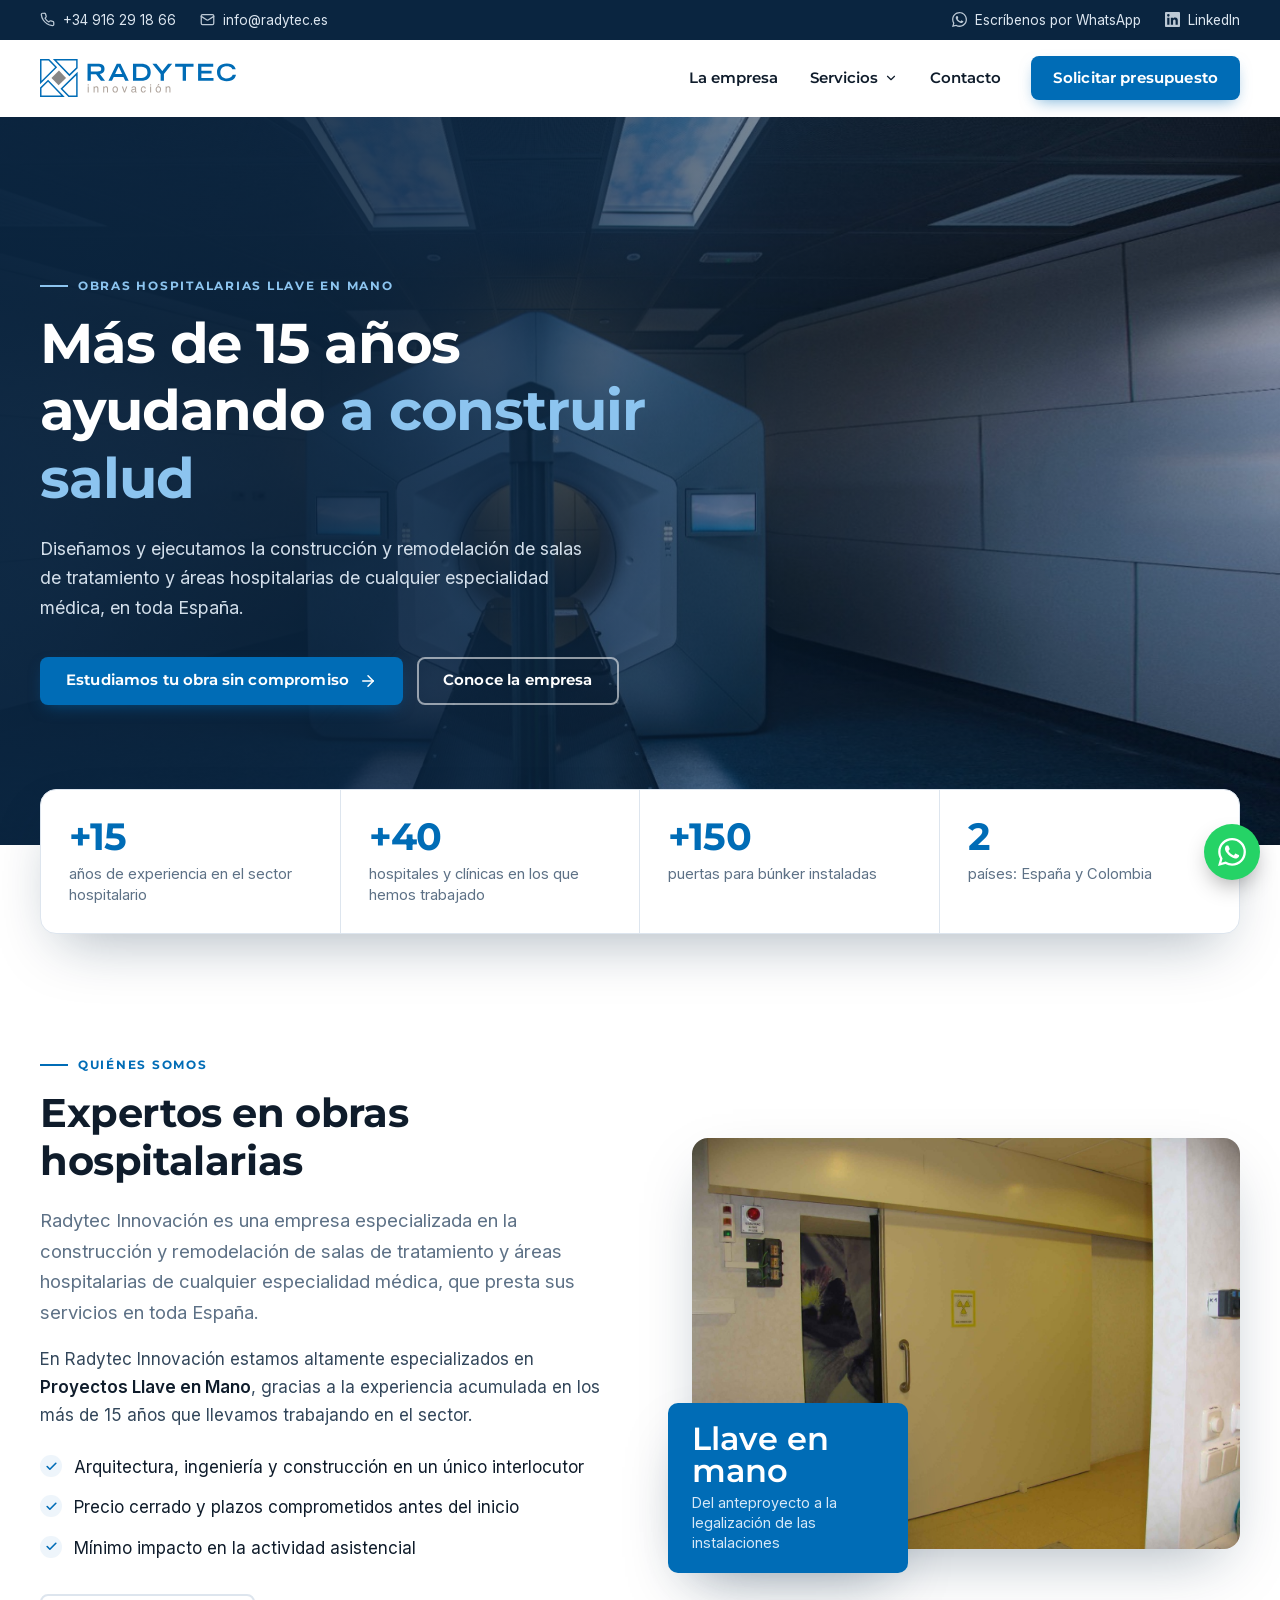
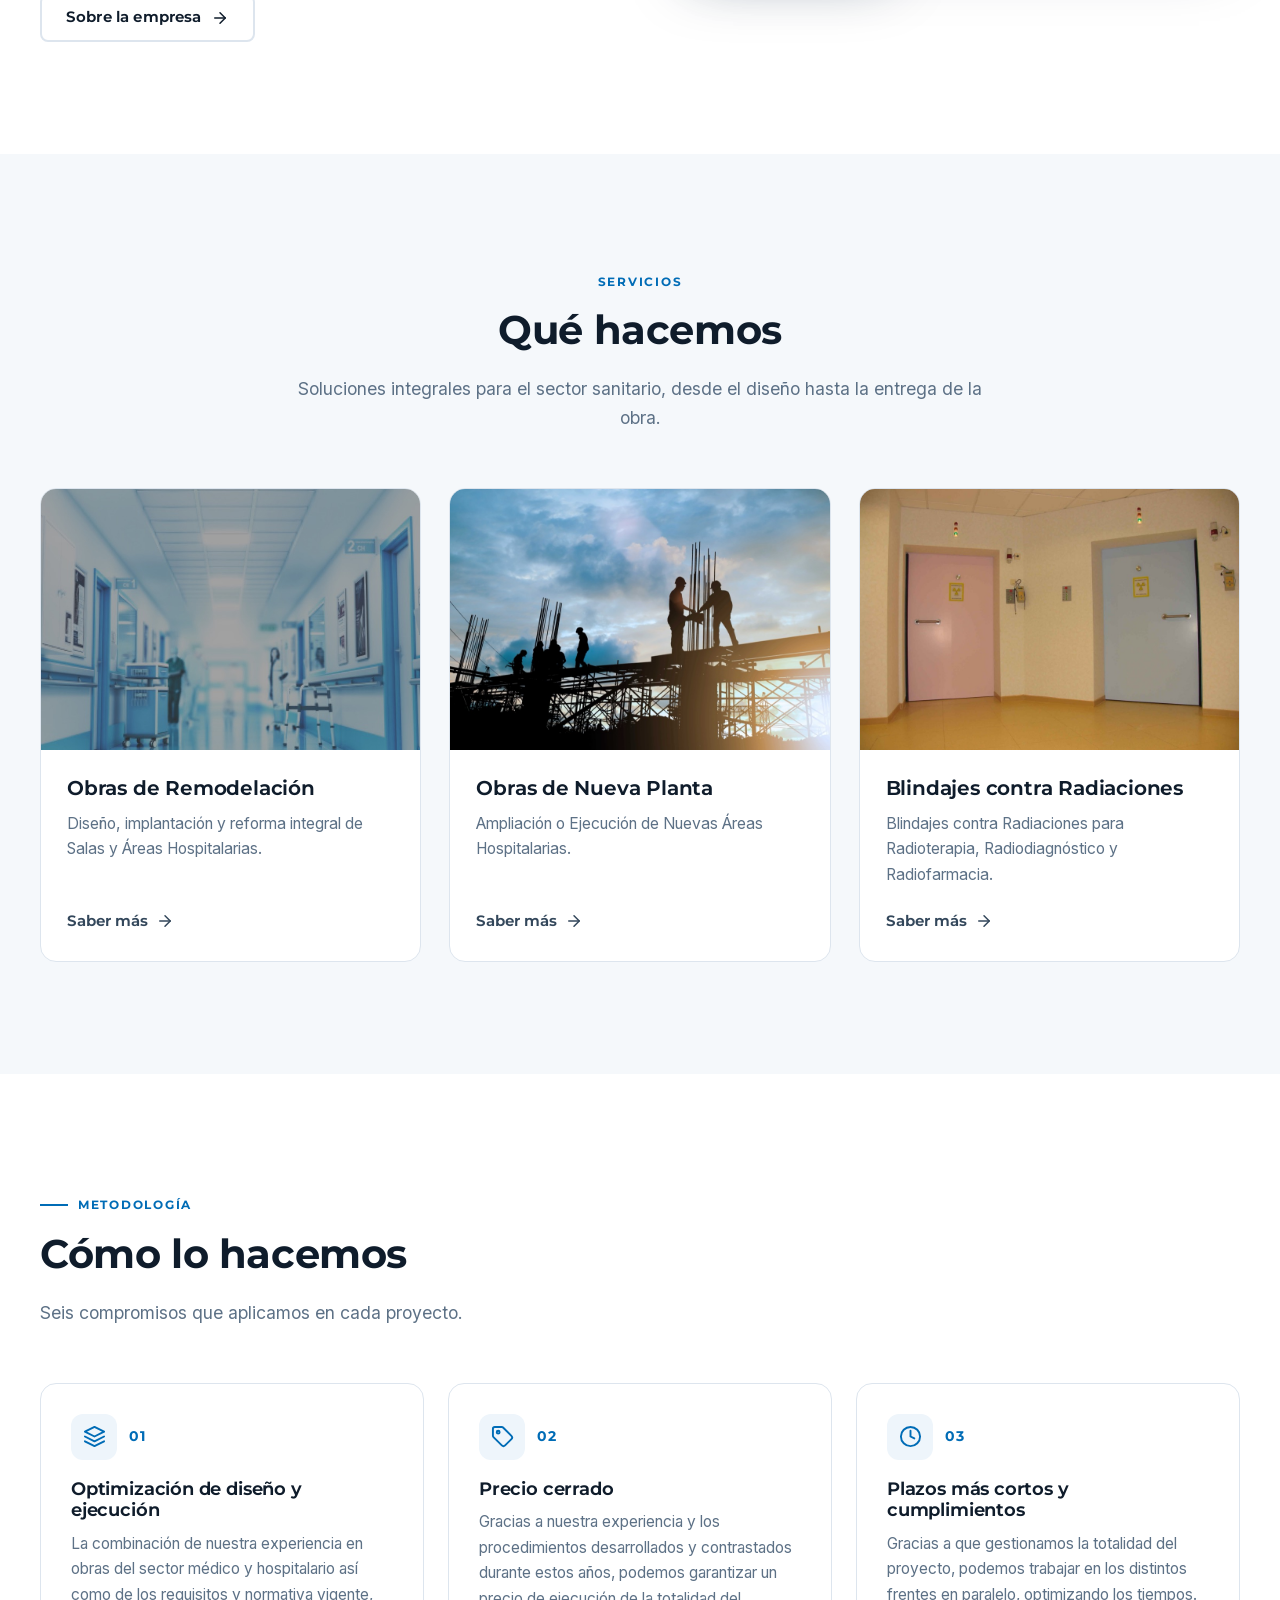
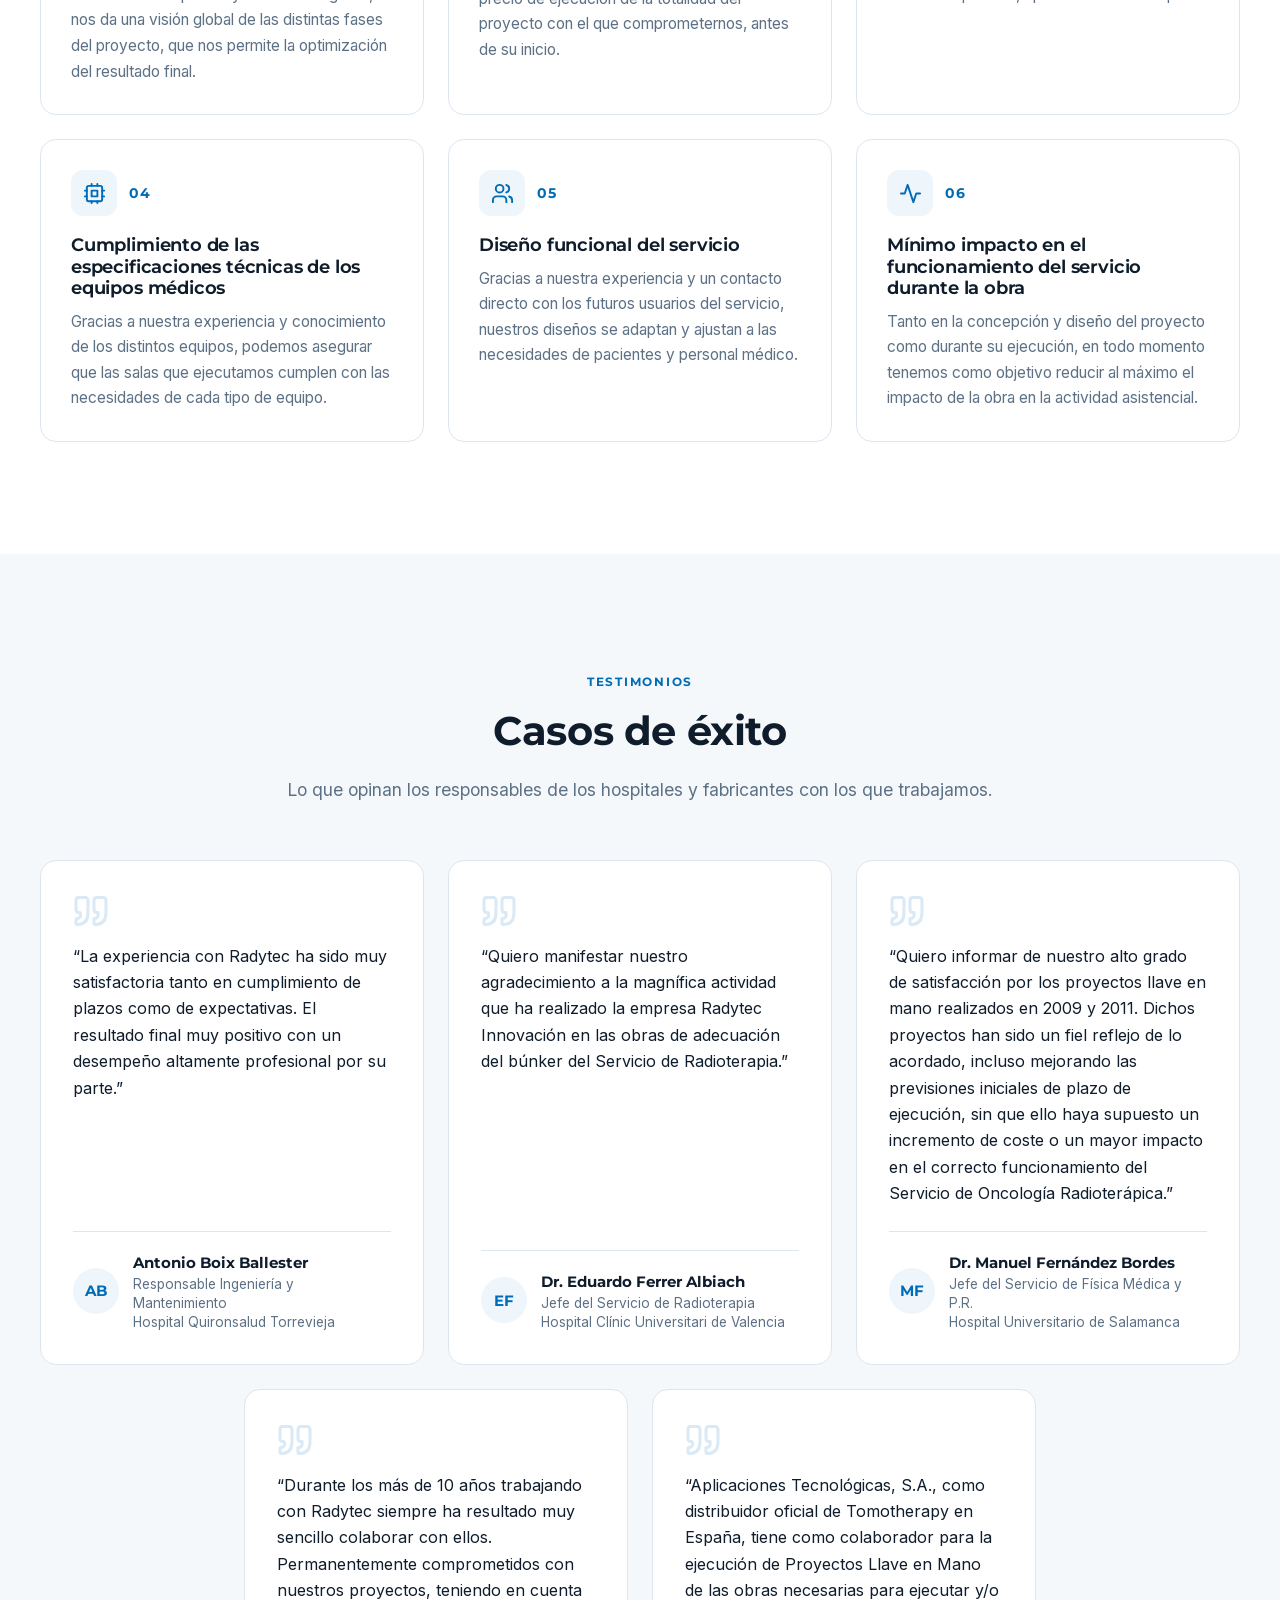
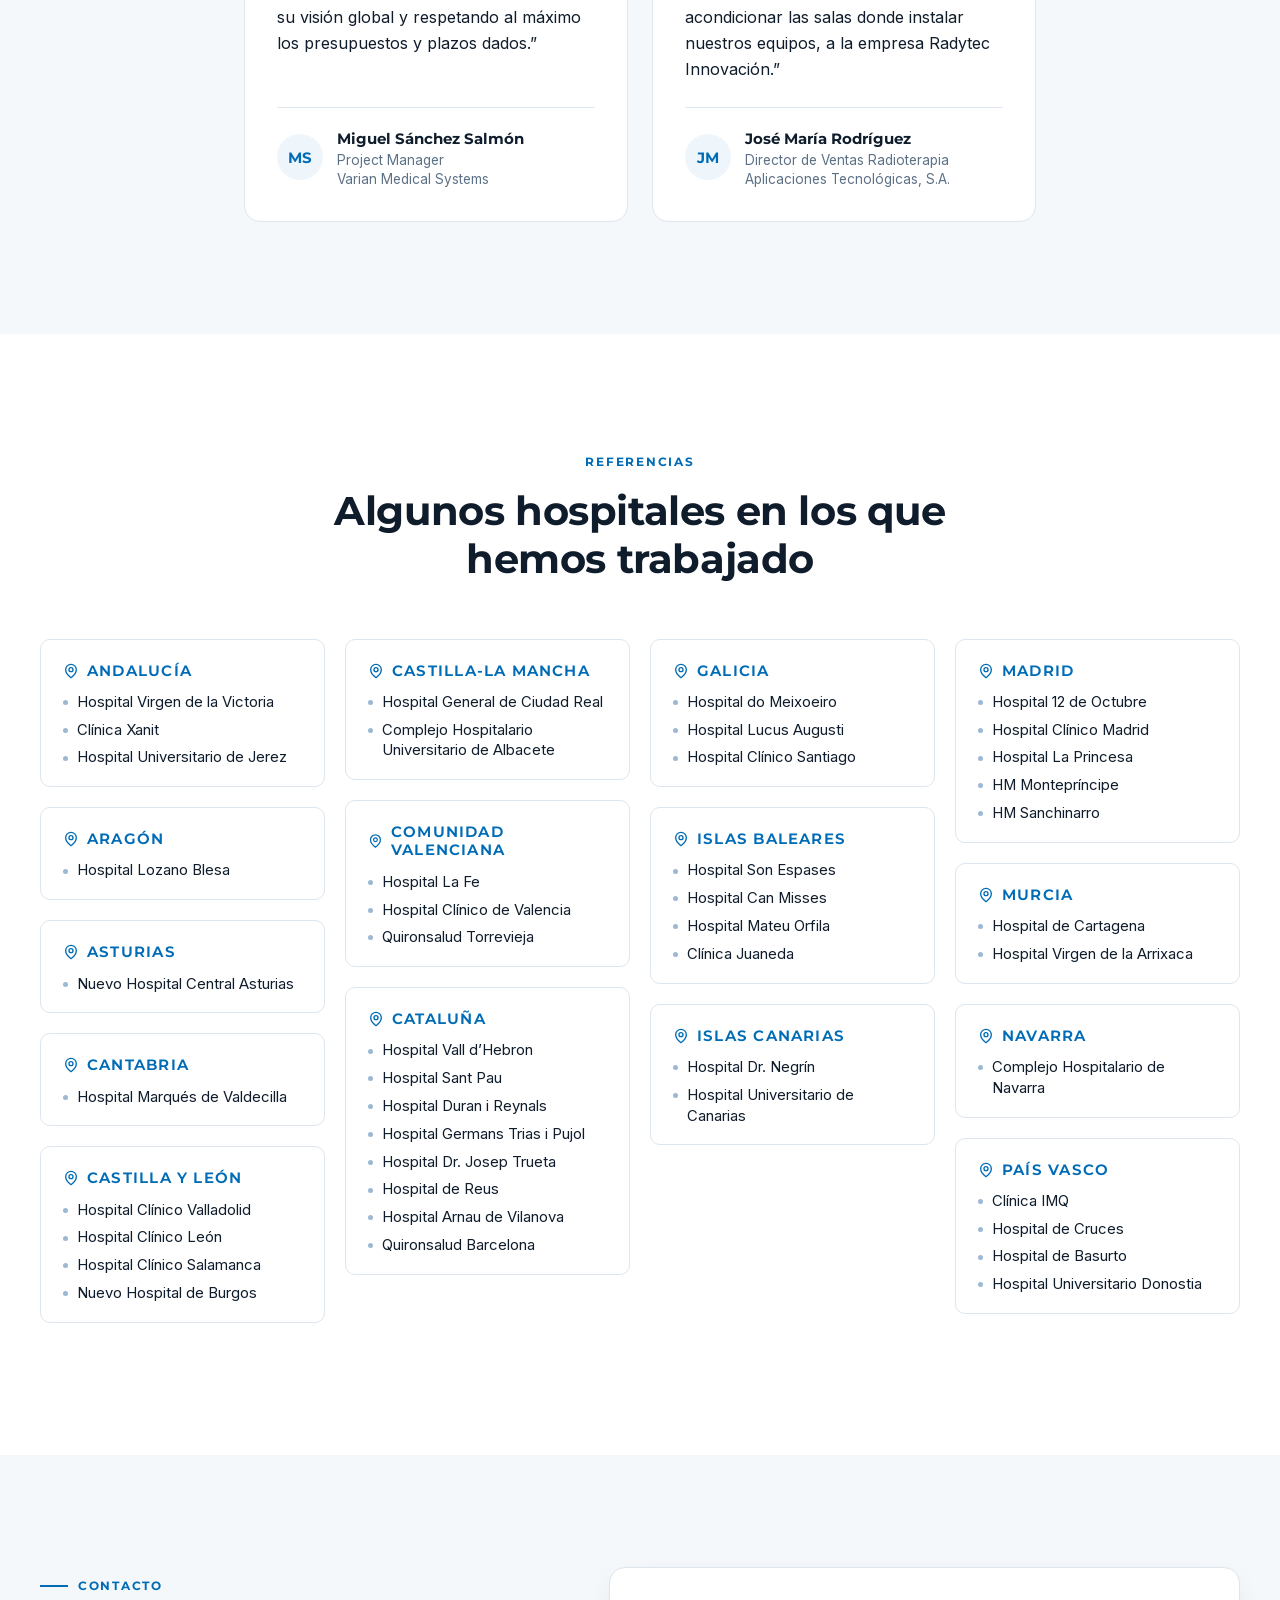
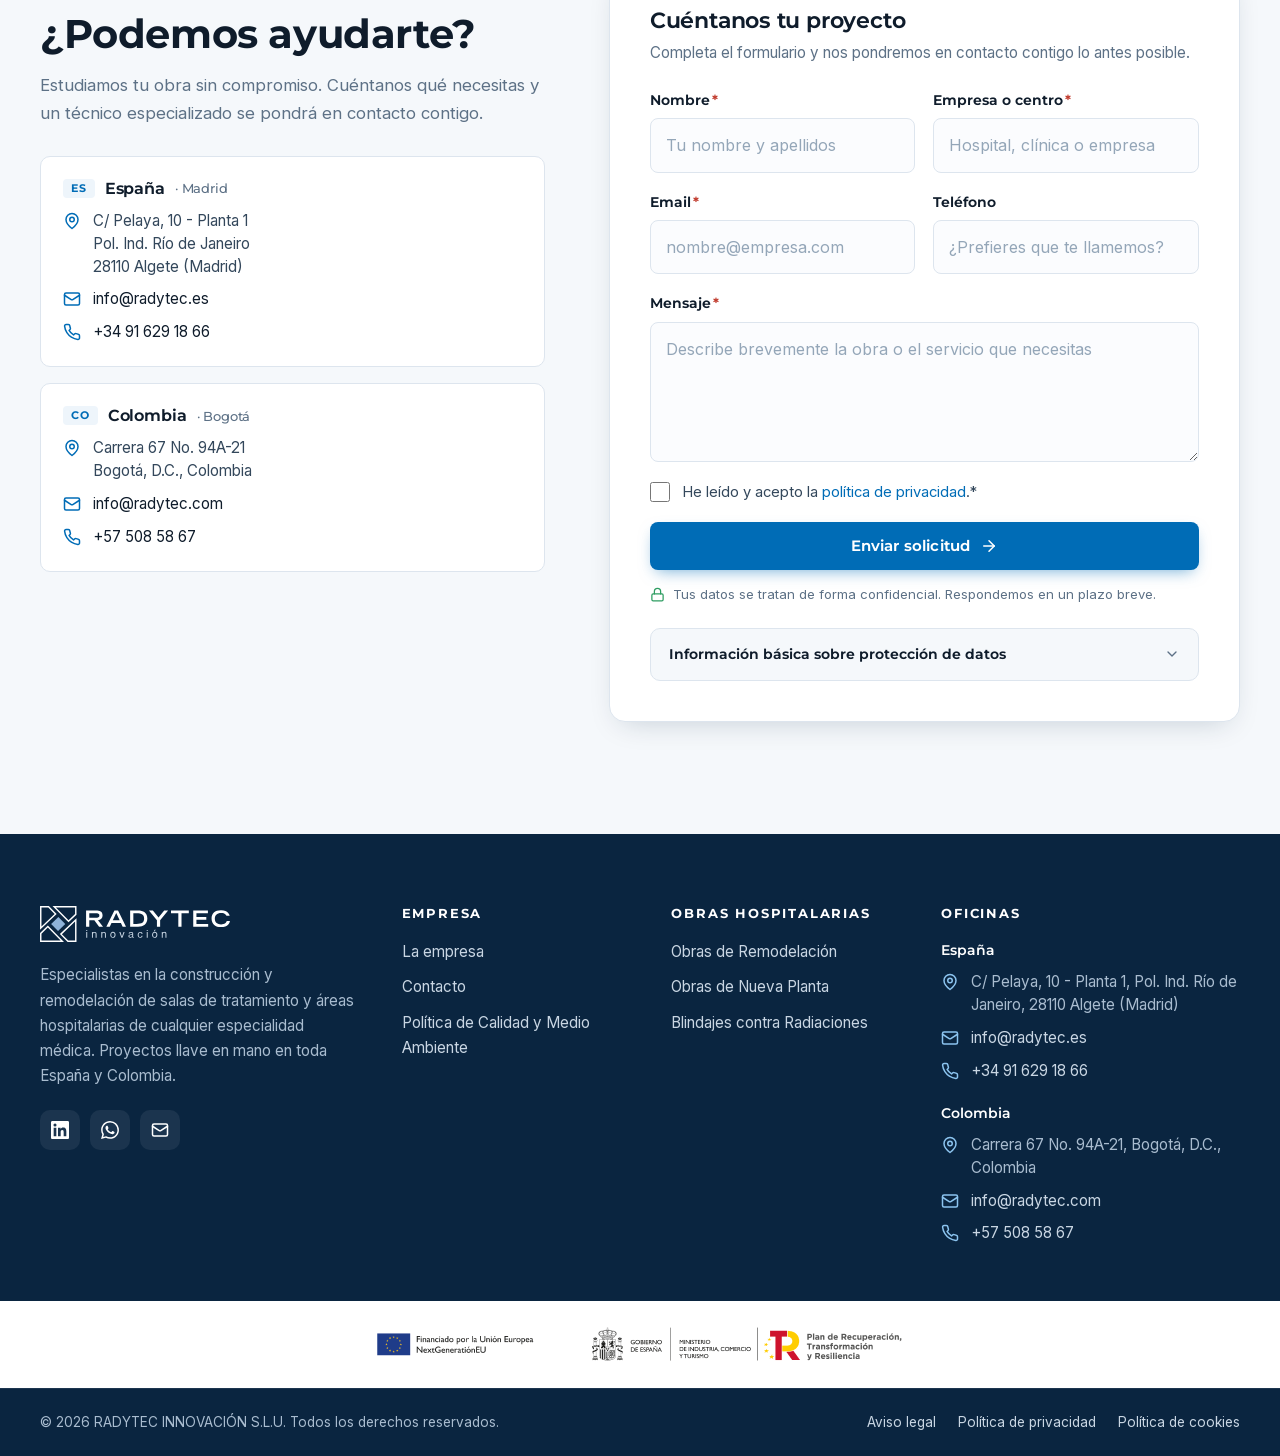
==== commit f86d0e31: "Rediseño completo de la web Nuevo diseño corporativo propio (sin WordPress ni Elementor) con todo el" ====
--- a/index.html
+++ b/index.html
@@ -1,1112 +1,290 @@
-<!DOCTYPE html>
+<!doctype html>
 <html lang="es">
 <head>
-<meta charset="UTF-8">
+<meta charset="utf-8">
 <meta name="viewport" content="width=device-width, initial-scale=1">
-	<link rel="profile" href="https://gmpg.org/xfn/11"> 
-	
-
-<meta name='robots' content='index, follow, max-image-preview:large, max-snippet:-1, max-video-preview:-1' />
-	<style>img:is([sizes="auto" i], [sizes^="auto," i]) { contain-intrinsic-size: 3000px 1500px }</style>
-	
-	<!-- This site is optimized with the Yoast SEO plugin v24.4 - https://yoast.com/wordpress/plugins/seo/ -->
-	<title>Diseño y Ejecución de Obras Hospitalarias | Radytec Innovación</title>
-	<meta name="description" content="Somos expertos en obras hospitalarias. Nos encargamos del diseño y ejecución de obras en hospitales. Estudiamos su obra sin compromiso." />
-	<link rel="canonical" href="https://radytec.es/" />
-	<meta property="og:locale" content="es_ES" />
-	<meta property="og:type" content="website" />
-	<meta property="og:title" content="Diseño y Ejecución de Obras Hospitalarias | Radytec Innovación" />
-	<meta property="og:description" content="Somos expertos en obras hospitalarias. Nos encargamos del diseño y ejecución de obras en hospitales. Estudiamos su obra sin compromiso." />
-	<meta property="og:url" content="https://radytec.es/" />
-	<meta property="og:site_name" content="Radytec" />
-	<meta property="article:modified_time" content="2023-08-02T09:42:16+00:00" />
-	<meta property="og:image" content="https://radytec.es/assets/uploads/2023/08/LOGOS-KIT.png" />
-	<meta name="twitter:card" content="summary_large_image" />
-	<script type="application/ld+json" class="yoast-schema-graph">{"@context":"https://schema.org","@graph":[{"@type":"WebPage","@id":"https://radytec.es/","url":"https://radytec.es/","name":"Diseño y Ejecución de Obras Hospitalarias | Radytec Innovación","isPartOf":{"@id":"https://radytec.es/#website"},"about":{"@id":"https://radytec.es/#organization"},"primaryImageOfPage":{"@id":"https://radytec.es/#primaryimage"},"image":{"@id":"https://radytec.es/#primaryimage"},"thumbnailUrl":"https://radytec.es/assets/uploads/2023/08/LOGOS-KIT.png","datePublished":"2020-11-16T09:42:50+00:00","dateModified":"2023-08-02T09:42:16+00:00","description":"Somos expertos en obras hospitalarias. Nos encargamos del diseño y ejecución de obras en hospitales. Estudiamos su obra sin compromiso.","breadcrumb":{"@id":"https://radytec.es/#breadcrumb"},"inLanguage":"es","potentialAction":[{"@type":"ReadAction","target":["https://radytec.es/"]}]},{"@type":"ImageObject","inLanguage":"es","@id":"https://radytec.es/#primaryimage","url":"https://radytec.es/assets/uploads/2023/08/LOGOS-KIT.png","contentUrl":"https://radytec.es/assets/uploads/2023/08/LOGOS-KIT.png","width":537,"height":51},{"@type":"BreadcrumbList","@id":"https://radytec.es/#breadcrumb","itemListElement":[{"@type":"ListItem","position":1,"name":"Portada"}]},{"@type":"WebSite","@id":"https://radytec.es/#website","url":"https://radytec.es/","name":"Radytec","description":"","publisher":{"@id":"https://radytec.es/#organization"},"potentialAction":[{"@type":"SearchAction","target":{"@type":"EntryPoint","urlTemplate":"https://radytec.es/?s={search_term_string}"},"query-input":{"@type":"PropertyValueSpecification","valueRequired":true,"valueName":"search_term_string"}}],"inLanguage":"es"},{"@type":"Organization","@id":"https://radytec.es/#organization","name":"Radytec Innovación","url":"https://radytec.es/","logo":{"@type":"ImageObject","inLanguage":"es","@id":"https://radytec.es/#/schema/logo/image/","url":"https://radytec.es/assets/uploads/2020/11/Radytec-vertical.svg","contentUrl":"https://radytec.es/assets/uploads/2020/11/Radytec-vertical.svg","width":1,"height":1,"caption":"Radytec Innovación"},"image":{"@id":"https://radytec.es/#/schema/logo/image/"}}]}</script>
-	<!-- / Yoast SEO plugin. -->
-
-
-<link rel='stylesheet' id='astra-theme-css-css' href='assets/themes/astra/assets/css/minified/style.min.v4.11.17.css' media='all' />
-<style id='astra-theme-css-inline-css'>
-.ast-no-sidebar .entry-content .alignfull {margin-left: calc( -50vw + 50%);margin-right: calc( -50vw + 50%);max-width: 100vw;width: 100vw;}.ast-no-sidebar .entry-content .alignwide {margin-left: calc(-41vw + 50%);margin-right: calc(-41vw + 50%);max-width: unset;width: unset;}.ast-no-sidebar .entry-content .alignfull .alignfull,.ast-no-sidebar .entry-content .alignfull .alignwide,.ast-no-sidebar .entry-content .alignwide .alignfull,.ast-no-sidebar .entry-content .alignwide .alignwide,.ast-no-sidebar .entry-content .wp-block-column .alignfull,.ast-no-sidebar .entry-content .wp-block-column .alignwide{width: 100%;margin-left: auto;margin-right: auto;}.wp-block-gallery,.blocks-gallery-grid {margin: 0;}.wp-block-separator {max-width: 100px;}.wp-block-separator.is-style-wide,.wp-block-separator.is-style-dots {max-width: none;}.entry-content .has-2-columns .wp-block-column:first-child {padding-right: 10px;}.entry-content .has-2-columns .wp-block-column:last-child {padding-left: 10px;}@media (max-width: 782px) {.entry-content .wp-block-columns .wp-block-column {flex-basis: 100%;}.entry-content .has-2-columns .wp-block-column:first-child {padding-right: 0;}.entry-content .has-2-columns .wp-block-column:last-child {padding-left: 0;}}body .entry-content .wp-block-latest-posts {margin-left: 0;}body .entry-content .wp-block-latest-posts li {list-style: none;}.ast-no-sidebar .ast-container .entry-content .wp-block-latest-posts {margin-left: 0;}.ast-header-break-point .entry-content .alignwide {margin-left: auto;margin-right: auto;}.entry-content .blocks-gallery-item img {margin-bottom: auto;}.wp-block-pullquote {border-top: 4px solid #555d66;border-bottom: 4px solid #555d66;color: #40464d;}:root{--ast-post-nav-space:0;--ast-container-default-xlg-padding:6.67em;--ast-container-default-lg-padding:5.67em;--ast-container-default-slg-padding:4.34em;--ast-container-default-md-padding:3.34em;--ast-container-default-sm-padding:6.67em;--ast-container-default-xs-padding:2.4em;--ast-container-default-xxs-padding:1.4em;--ast-code-block-background:#EEEEEE;--ast-comment-inputs-background:#FAFAFA;--ast-normal-container-width:1200px;--ast-narrow-container-width:750px;--ast-blog-title-font-weight:normal;--ast-blog-meta-weight:inherit;--ast-global-color-primary:var(--ast-global-color-5);--ast-global-color-secondary:var(--ast-global-color-4);--ast-global-color-alternate-background:var(--ast-global-color-7);--ast-global-color-subtle-background:var(--ast-global-color-6);--ast-bg-style-guide:#F8FAFC;--ast-shadow-style-guide:0px 0px 4px 0 #00000057;--ast-global-dark-bg-style:#fff;--ast-global-dark-lfs:#fbfbfb;--ast-widget-bg-color:#fafafa;--ast-wc-container-head-bg-color:#fbfbfb;--ast-title-layout-bg:#eeeeee;--ast-search-border-color:#e7e7e7;--ast-lifter-hover-bg:#e6e6e6;--ast-gallery-block-color:#000;--srfm-color-input-label:var(--ast-global-color-2);}html{font-size:100%;}a,.page-title{color:var(--ast-global-color-0);}a:hover,a:focus{color:var(--ast-global-color-1);}body,button,input,select,textarea,.ast-button,.ast-custom-button{font-family:'Montserrat',sans-serif;font-weight:400;font-size:16px;font-size:1rem;line-height:var(--ast-body-line-height,1.65em);}blockquote{color:var(--ast-global-color-3);}h1,h2,h3,h4,h5,h6,.entry-content :where(h1,h2,h3,h4,h5,h6),.site-title,.site-title a{font-family:'Montserrat',sans-serif;font-weight:400;}.site-title{font-size:35px;font-size:2.1875rem;display:none;}header .custom-logo-link img{max-width:200px;width:200px;}.astra-logo-svg{width:200px;}.site-header .site-description{font-size:15px;font-size:0.9375rem;display:none;}.entry-title{font-size:26px;font-size:1.625rem;}.archive .ast-article-post .ast-article-inner,.blog .ast-article-post .ast-article-inner,.archive .ast-article-post .ast-article-inner:hover,.blog .ast-article-post .ast-article-inner:hover{overflow:hidden;}h1,.entry-content :where(h1){font-size:40px;font-size:2.5rem;font-weight:700;font-family:'Montserrat',sans-serif;line-height:1.4em;}h2,.entry-content :where(h2){font-size:32px;font-size:2rem;font-weight:400;font-family:'Montserrat',sans-serif;line-height:1.3em;}h3,.entry-content :where(h3){font-size:26px;font-size:1.625rem;font-weight:400;font-family:'Montserrat',sans-serif;line-height:1.3em;}h4,.entry-content :where(h4){font-size:24px;font-size:1.5rem;line-height:1.2em;font-weight:400;font-family:'Montserrat',sans-serif;}h5,.entry-content :where(h5){font-size:20px;font-size:1.25rem;line-height:1.2em;font-weight:400;font-family:'Montserrat',sans-serif;}h6,.entry-content :where(h6){font-size:16px;font-size:1rem;line-height:1.25em;font-weight:400;font-family:'Montserrat',sans-serif;}::selection{background-color:var(--ast-global-color-0);color:#ffffff;}body,h1,h2,h3,h4,h5,h6,.entry-title a,.entry-content :where(h1,h2,h3,h4,h5,h6){color:var(--ast-global-color-3);}.tagcloud a:hover,.tagcloud a:focus,.tagcloud a.current-item{color:#ffffff;border-color:var(--ast-global-color-0);background-color:var(--ast-global-color-0);}input:focus,input[type="text"]:focus,input[type="email"]:focus,input[type="url"]:focus,input[type="password"]:focus,input[type="reset"]:focus,input[type="search"]:focus,textarea:focus{border-color:var(--ast-global-color-0);}input[type="radio"]:checked,input[type=reset],input[type="checkbox"]:checked,input[type="checkbox"]:hover:checked,input[type="checkbox"]:focus:checked,input[type=range]::-webkit-slider-thumb{border-color:var(--ast-global-color-0);background-color:var(--ast-global-color-0);box-shadow:none;}.site-footer a:hover + .post-count,.site-footer a:focus + .post-count{background:var(--ast-global-color-0);border-color:var(--ast-global-color-0);}.single .nav-links .nav-previous,.single .nav-links .nav-next{color:var(--ast-global-color-0);}.entry-meta,.entry-meta *{line-height:1.45;color:var(--ast-global-color-0);}.entry-meta a:not(.ast-button):hover,.entry-meta a:not(.ast-button):hover *,.entry-meta a:not(.ast-button):focus,.entry-meta a:not(.ast-button):focus *,.page-links > .page-link,.page-links .page-link:hover,.post-navigation a:hover{color:var(--ast-global-color-1);}#cat option,.secondary .calendar_wrap thead a,.secondary .calendar_wrap thead a:visited{color:var(--ast-global-color-0);}.secondary .calendar_wrap #today,.ast-progress-val span{background:var(--ast-global-color-0);}.secondary a:hover + .post-count,.secondary a:focus + .post-count{background:var(--ast-global-color-0);border-color:var(--ast-global-color-0);}.calendar_wrap #today > a{color:#ffffff;}.page-links .page-link,.single .post-navigation a{color:var(--ast-global-color-0);}.ast-search-menu-icon .search-form button.search-submit{padding:0 4px;}.ast-search-menu-icon form.search-form{padding-right:0;}.ast-header-search .ast-search-menu-icon.ast-dropdown-active .search-form,.ast-header-search .ast-search-menu-icon.ast-dropdown-active .search-field:focus{transition:all 0.2s;}.search-form input.search-field:focus{outline:none;}.widget-title,.widget .wp-block-heading{font-size:22px;font-size:1.375rem;color:var(--ast-global-color-3);}.single .ast-author-details .author-title{color:var(--ast-global-color-1);}.ast-search-menu-icon.slide-search a:focus-visible:focus-visible,.astra-search-icon:focus-visible,#close:focus-visible,a:focus-visible,.ast-menu-toggle:focus-visible,.site .skip-link:focus-visible,.wp-block-loginout input:focus-visible,.wp-block-search.wp-block-search__button-inside .wp-block-search__inside-wrapper,.ast-header-navigation-arrow:focus-visible,.ast-orders-table__row .ast-orders-table__cell:focus-visible,a#ast-apply-coupon:focus-visible,#ast-apply-coupon:focus-visible,#close:focus-visible,.button.search-submit:focus-visible,#search_submit:focus,.normal-search:focus-visible,.ast-header-account-wrap:focus-visible,.astra-cart-drawer-close:focus,.ast-single-variation:focus,.ast-button:focus{outline-style:dotted;outline-color:inherit;outline-width:thin;}input:focus,input[type="text"]:focus,input[type="email"]:focus,input[type="url"]:focus,input[type="password"]:focus,input[type="reset"]:focus,input[type="search"]:focus,input[type="number"]:focus,textarea:focus,.wp-block-search__input:focus,[data-section="section-header-mobile-trigger"] .ast-button-wrap .ast-mobile-menu-trigger-minimal:focus,.ast-mobile-popup-drawer.active .menu-toggle-close:focus,#ast-scroll-top:focus,#coupon_code:focus,#ast-coupon-code:focus{border-style:dotted;border-color:inherit;border-width:thin;}input{outline:none;}.main-header-menu .menu-link,.ast-header-custom-item a{color:var(--ast-global-color-3);}.main-header-menu .menu-item:hover > .menu-link,.main-header-menu .menu-item:hover > .ast-menu-toggle,.main-header-menu .ast-masthead-custom-menu-items a:hover,.main-header-menu .menu-item.focus > .menu-link,.main-header-menu .menu-item.focus > .ast-menu-toggle,.main-header-menu .current-menu-item > .menu-link,.main-header-menu .current-menu-ancestor > .menu-link,.main-header-menu .current-menu-item > .ast-menu-toggle,.main-header-menu .current-menu-ancestor > .ast-menu-toggle{color:var(--ast-global-color-0);}.header-main-layout-3 .ast-main-header-bar-alignment{margin-right:auto;}.header-main-layout-2 .site-header-section-left .ast-site-identity{text-align:left;}.ast-logo-title-inline .site-logo-img{padding-right:1em;}.site-logo-img img{ transition:all 0.2s linear;}body .ast-oembed-container *{position:absolute;top:0;width:100%;height:100%;left:0;}body .wp-block-embed-pocket-casts .ast-oembed-container *{position:unset;}.ast-header-break-point .ast-mobile-menu-buttons-minimal.menu-toggle{background:transparent;color:var(--ast-global-color-0);}.ast-header-break-point .ast-mobile-menu-buttons-outline.menu-toggle{background:transparent;border:1px solid var(--ast-global-color-0);color:var(--ast-global-color-0);}.ast-header-break-point .ast-mobile-menu-buttons-fill.menu-toggle{background:var(--ast-global-color-0);}.ast-single-post-featured-section + article {margin-top: 2em;}.site-content .ast-single-post-featured-section img {width: 100%;overflow: hidden;object-fit: cover;}.site > .ast-single-related-posts-container {margin-top: 0;}@media (min-width: 922px) {.ast-desktop .ast-container--narrow {max-width: var(--ast-narrow-container-width);margin: 0 auto;}}.ast-page-builder-template .hentry {margin: 0;}.ast-page-builder-template .site-content > .ast-container {max-width: 100%;padding: 0;}.ast-page-builder-template .site .site-content #primary {padding: 0;margin: 0;}.ast-page-builder-template .no-results {text-align: center;margin: 4em auto;}.ast-page-builder-template .ast-pagination {padding: 2em;}.ast-page-builder-template .entry-header.ast-no-title.ast-no-thumbnail {margin-top: 0;}.ast-page-builder-template .entry-header.ast-header-without-markup {margin-top: 0;margin-bottom: 0;}.ast-page-builder-template .entry-header.ast-no-title.ast-no-meta {margin-bottom: 0;}.ast-page-builder-template.single .post-navigation {padding-bottom: 2em;}.ast-page-builder-template.single-post .site-content > .ast-container {max-width: 100%;}.ast-page-builder-template .entry-header {margin-top: 4em;margin-left: auto;margin-right: auto;padding-left: 20px;padding-right: 20px;}.single.ast-page-builder-template .entry-header {padding-left: 20px;padding-right: 20px;}.ast-page-builder-template .ast-archive-description {margin: 4em auto 0;padding-left: 20px;padding-right: 20px;}.ast-page-builder-template.ast-no-sidebar .entry-content .alignwide {margin-left: 0;margin-right: 0;}.footer-adv .footer-adv-overlay{border-top-style:solid;border-top-color:#7a7a7a;}.wp-block-buttons.aligncenter{justify-content:center;}@media (max-width:921px){.ast-theme-transparent-header #primary,.ast-theme-transparent-header #secondary{padding:0;}}.ast-plain-container.ast-no-sidebar #primary{margin-top:0;margin-bottom:0;}@media (min-width:1200px){.wp-block-group .has-background{padding:20px;}}@media (min-width:1200px){.ast-no-sidebar.ast-separate-container .entry-content .wp-block-group.alignwide,.ast-no-sidebar.ast-separate-container .entry-content .wp-block-cover.alignwide{margin-left:-20px;margin-right:-20px;padding-left:20px;padding-right:20px;}.ast-no-sidebar.ast-separate-container .entry-content .wp-block-cover.alignfull,.ast-no-sidebar.ast-separate-container .entry-content .wp-block-group.alignfull{margin-left:-6.67em;margin-right:-6.67em;padding-left:6.67em;padding-right:6.67em;}}@media (min-width:1200px){.wp-block-cover-image.alignwide .wp-block-cover__inner-container,.wp-block-cover.alignwide .wp-block-cover__inner-container,.wp-block-cover-image.alignfull .wp-block-cover__inner-container,.wp-block-cover.alignfull .wp-block-cover__inner-container{width:100%;}}.wp-block-columns{margin-bottom:unset;}.wp-block-image.size-full{margin:2rem 0;}.wp-block-separator.has-background{padding:0;}.wp-block-gallery{margin-bottom:1.6em;}.wp-block-group{padding-top:4em;padding-bottom:4em;}.wp-block-group__inner-container .wp-block-columns:last-child,.wp-block-group__inner-container :last-child,.wp-block-table table{margin-bottom:0;}.blocks-gallery-grid{width:100%;}.wp-block-navigation-link__content{padding:5px 0;}.wp-block-group .wp-block-group .has-text-align-center,.wp-block-group .wp-block-column .has-text-align-center{max-width:100%;}.has-text-align-center{margin:0 auto;}@media (min-width:1200px){.wp-block-cover__inner-container,.alignwide .wp-block-group__inner-container,.alignfull .wp-block-group__inner-container{max-width:1200px;margin:0 auto;}.wp-block-group.alignnone,.wp-block-group.aligncenter,.wp-block-group.alignleft,.wp-block-group.alignright,.wp-block-group.alignwide,.wp-block-columns.alignwide{margin:2rem 0 1rem 0;}}@media (max-width:1200px){.wp-block-group{padding:3em;}.wp-block-group .wp-block-group{padding:1.5em;}.wp-block-columns,.wp-block-column{margin:1rem 0;}}@media (min-width:921px){.wp-block-columns .wp-block-group{padding:2em;}}@media (max-width:544px){.wp-block-cover-image .wp-block-cover__inner-container,.wp-block-cover .wp-block-cover__inner-container{width:unset;}.wp-block-cover,.wp-block-cover-image{padding:2em 0;}.wp-block-group,.wp-block-cover{padding:2em;}.wp-block-media-text__media img,.wp-block-media-text__media video{width:unset;max-width:100%;}.wp-block-media-text.has-background .wp-block-media-text__content{padding:1em;}.wp-block-media-text .wp-block-media-text__content{padding:3em 2em;}}.wp-block-image.aligncenter{margin-left:auto;margin-right:auto;}.wp-block-table.aligncenter{margin-left:auto;margin-right:auto;}.wp-block-buttons .wp-block-button.is-style-outline .wp-block-button__link.wp-element-button,.ast-outline-button,.wp-block-uagb-buttons-child .uagb-buttons-repeater.ast-outline-button{border-top-width:2px;border-right-width:2px;border-bottom-width:2px;border-left-width:2px;font-family:inherit;font-weight:inherit;line-height:1em;}.wp-block-button .wp-block-button__link.wp-element-button.is-style-outline:not(.has-background),.wp-block-button.is-style-outline>.wp-block-button__link.wp-element-button:not(.has-background),.ast-outline-button{background-color:transparent;}.entry-content[data-ast-blocks-layout] > figure{margin-bottom:1em;}.elementor-widget-container .elementor-loop-container .e-loop-item[data-elementor-type="loop-item"]{width:100%;}@media (max-width:921px){.ast-left-sidebar #content > .ast-container{display:flex;flex-direction:column-reverse;width:100%;}.ast-separate-container .ast-article-post,.ast-separate-container .ast-article-single{padding:1.5em 2.14em;}.ast-author-box img.avatar{margin:20px 0 0 0;}}@media (min-width:922px){.ast-separate-container.ast-right-sidebar #primary,.ast-separate-container.ast-left-sidebar #primary{border:0;}.search-no-results.ast-separate-container #primary{margin-bottom:4em;}}.wp-block-button .wp-block-button__link{color:#ffffff;}.wp-block-button .wp-block-button__link:hover,.wp-block-button .wp-block-button__link:focus{color:#ffffff;background-color:var(--ast-global-color-1);border-color:var(--ast-global-color-1);}.elementor-widget-heading h1.elementor-heading-title{line-height:1.4em;}.elementor-widget-heading h2.elementor-heading-title{line-height:1.3em;}.elementor-widget-heading h3.elementor-heading-title{line-height:1.3em;}.elementor-widget-heading h4.elementor-heading-title{line-height:1.2em;}.elementor-widget-heading h5.elementor-heading-title{line-height:1.2em;}.elementor-widget-heading h6.elementor-heading-title{line-height:1.25em;}.wp-block-button .wp-block-button__link{border-top-width:0;border-right-width:0;border-left-width:0;border-bottom-width:0;border-color:var(--ast-global-color-0);background-color:var(--ast-global-color-0);color:#ffffff;font-family:inherit;font-weight:inherit;line-height:1em;padding-top:10px;padding-right:40px;padding-bottom:10px;padding-left:40px;}.menu-toggle,button,.ast-button,.ast-custom-button,.button,input#submit,input[type="button"],input[type="submit"],input[type="reset"]{border-style:solid;border-top-width:0;border-right-width:0;border-left-width:0;border-bottom-width:0;color:#ffffff;border-color:var(--ast-global-color-0);background-color:var(--ast-global-color-0);padding-top:10px;padding-right:40px;padding-bottom:10px;padding-left:40px;font-family:inherit;font-weight:inherit;line-height:1em;}button:focus,.menu-toggle:hover,button:hover,.ast-button:hover,.ast-custom-button:hover .button:hover,.ast-custom-button:hover ,input[type=reset]:hover,input[type=reset]:focus,input#submit:hover,input#submit:focus,input[type="button"]:hover,input[type="button"]:focus,input[type="submit"]:hover,input[type="submit"]:focus{color:#ffffff;background-color:var(--ast-global-color-1);border-color:var(--ast-global-color-1);}@media (max-width:921px){.ast-mobile-header-stack .main-header-bar .ast-search-menu-icon{display:inline-block;}.ast-header-break-point.ast-header-custom-item-outside .ast-mobile-header-stack .main-header-bar .ast-search-icon{margin:0;}.ast-comment-avatar-wrap img{max-width:2.5em;}.ast-comment-meta{padding:0 1.8888em 1.3333em;}.ast-separate-container .ast-comment-list li.depth-1{padding:1.5em 2.14em;}.ast-separate-container .comment-respond{padding:2em 2.14em;}}@media (min-width:544px){.ast-container{max-width:100%;}}@media (max-width:544px){.ast-separate-container .ast-article-post,.ast-separate-container .ast-article-single,.ast-separate-container .comments-title,.ast-separate-container .ast-archive-description{padding:1.5em 1em;}.ast-separate-container #content .ast-container{padding-left:0.54em;padding-right:0.54em;}.ast-separate-container .ast-comment-list .bypostauthor{padding:.5em;}.ast-search-menu-icon.ast-dropdown-active .search-field{width:170px;}.site-branding img,.site-header .site-logo-img .custom-logo-link img{max-width:100%;}} #ast-mobile-header .ast-site-header-cart-li a{pointer-events:none;}.ast-no-sidebar.ast-separate-container .entry-content .alignfull {margin-left: -6.67em;margin-right: -6.67em;width: auto;}@media (max-width: 1200px) {.ast-no-sidebar.ast-separate-container .entry-content .alignfull {margin-left: -2.4em;margin-right: -2.4em;}}@media (max-width: 768px) {.ast-no-sidebar.ast-separate-container .entry-content .alignfull {margin-left: -2.14em;margin-right: -2.14em;}}@media (max-width: 544px) {.ast-no-sidebar.ast-separate-container .entry-content .alignfull {margin-left: -1em;margin-right: -1em;}}.ast-no-sidebar.ast-separate-container .entry-content .alignwide {margin-left: -20px;margin-right: -20px;}.ast-no-sidebar.ast-separate-container .entry-content .wp-block-column .alignfull,.ast-no-sidebar.ast-separate-container .entry-content .wp-block-column .alignwide {margin-left: auto;margin-right: auto;width: 100%;}@media (max-width:921px){.site-title{display:none;}.site-header .site-description{display:none;}h1,.entry-content :where(h1){font-size:30px;}h2,.entry-content :where(h2){font-size:25px;}h3,.entry-content :where(h3){font-size:20px;}.astra-logo-svg{width:144px;}header .custom-logo-link img,.ast-header-break-point .site-logo-img .custom-mobile-logo-link img{max-width:144px;width:144px;}}@media (max-width:544px){.site-title{display:none;}.site-header .site-description{display:none;}h1,.entry-content :where(h1){font-size:30px;}h2,.entry-content :where(h2){font-size:25px;}h3,.entry-content :where(h3){font-size:20px;}}@media (max-width:921px){html{font-size:91.2%;}}@media (max-width:544px){html{font-size:91.2%;}}@media (min-width:922px){.ast-container{max-width:1240px;}}@font-face {font-family: "Astra";src: url(assets/themes/astra/assets/fonts/astra.woff) format("woff"),url(assets/themes/astra/assets/fonts/astra.ttf) format("truetype"),url(assets/themes/astra/assets/fonts/astra.svg#astra) format("svg");font-weight: normal;font-style: normal;font-display: fallback;}@media (max-width:921px) {.main-header-bar .main-header-bar-navigation{display:none;}}.ast-desktop .main-header-menu.submenu-with-border .sub-menu,.ast-desktop .main-header-menu.submenu-with-border .astra-full-megamenu-wrapper{border-color:var(--ast-global-color-0);}.ast-desktop .main-header-menu.submenu-with-border .sub-menu{border-style:solid;}.ast-desktop .main-header-menu.submenu-with-border .sub-menu .sub-menu{top:-0px;}.ast-desktop .main-header-menu.submenu-with-border .sub-menu .menu-link,.ast-desktop .main-header-menu.submenu-with-border .children .menu-link{border-bottom-width:0px;border-style:solid;border-color:#eaeaea;}@media (min-width:922px){.main-header-menu .sub-menu .menu-item.ast-left-align-sub-menu:hover > .sub-menu,.main-header-menu .sub-menu .menu-item.ast-left-align-sub-menu.focus > .sub-menu{margin-left:-0px;}}.ast-small-footer{border-top-style:solid;border-top-width:1px;border-top-color:#7a7a7a;}.site .comments-area{padding-bottom:3em;}.ast-header-break-point.ast-header-custom-item-inside .main-header-bar .main-header-bar-navigation .ast-search-icon {display: none;}.ast-header-break-point.ast-header-custom-item-inside .main-header-bar .ast-search-menu-icon .search-form {padding: 0;display: block;overflow: hidden;}.ast-header-break-point .ast-header-custom-item .widget:last-child {margin-bottom: 1em;}.ast-header-custom-item .widget {margin: 0.5em;display: inline-block;vertical-align: middle;}.ast-header-custom-item .widget p {margin-bottom: 0;}.ast-header-custom-item .widget li {width: auto;}.ast-header-custom-item-inside .button-custom-menu-item .menu-link {display: none;}.ast-header-custom-item-inside.ast-header-break-point .button-custom-menu-item .ast-custom-button-link {display: none;}.ast-header-custom-item-inside.ast-header-break-point .button-custom-menu-item .menu-link {display: block;}.ast-header-break-point.ast-header-custom-item-outside .main-header-bar .ast-search-icon {margin-right: 1em;}.ast-header-break-point.ast-header-custom-item-inside .main-header-bar .ast-search-menu-icon .search-field,.ast-header-break-point.ast-header-custom-item-inside .main-header-bar .ast-search-menu-icon.ast-inline-search .search-field {width: 100%;padding-right: 5.5em;}.ast-header-break-point.ast-header-custom-item-inside .main-header-bar .ast-search-menu-icon .search-submit {display: block;position: absolute;height: 100%;top: 0;right: 0;padding: 0 1em;border-radius: 0;}.ast-header-break-point .ast-header-custom-item .ast-masthead-custom-menu-items {padding-left: 20px;padding-right: 20px;margin-bottom: 1em;margin-top: 1em;}.ast-header-custom-item-inside.ast-header-break-point .button-custom-menu-item {padding-left: 0;padding-right: 0;margin-top: 0;margin-bottom: 0;}.astra-icon-down_arrow::after {content: "\e900";font-family: Astra;}.astra-icon-close::after {content: "\e5cd";font-family: Astra;}.astra-icon-drag_handle::after {content: "\e25d";font-family: Astra;}.astra-icon-format_align_justify::after {content: "\e235";font-family: Astra;}.astra-icon-menu::after {content: "\e5d2";font-family: Astra;}.astra-icon-reorder::after {content: "\e8fe";font-family: Astra;}.astra-icon-search::after {content: "\e8b6";font-family: Astra;}.astra-icon-zoom_in::after {content: "\e56b";font-family: Astra;}.astra-icon-check-circle::after {content: "\e901";font-family: Astra;}.astra-icon-shopping-cart::after {content: "\f07a";font-family: Astra;}.astra-icon-shopping-bag::after {content: "\f290";font-family: Astra;}.astra-icon-shopping-basket::after {content: "\f291";font-family: Astra;}.astra-icon-circle-o::after {content: "\e903";font-family: Astra;}.astra-icon-certificate::after {content: "\e902";font-family: Astra;}blockquote {padding: 1.2em;}:root .has-ast-global-color-0-color{color:var(--ast-global-color-0);}:root .has-ast-global-color-0-background-color{background-color:var(--ast-global-color-0);}:root .wp-block-button .has-ast-global-color-0-color{color:var(--ast-global-color-0);}:root .wp-block-button .has-ast-global-color-0-background-color{background-color:var(--ast-global-color-0);}:root .has-ast-global-color-1-color{color:var(--ast-global-color-1);}:root .has-ast-global-color-1-background-color{background-color:var(--ast-global-color-1);}:root .wp-block-button .has-ast-global-color-1-color{color:var(--ast-global-color-1);}:root .wp-block-button .has-ast-global-color-1-background-color{background-color:var(--ast-global-color-1);}:root .has-ast-global-color-2-color{color:var(--ast-global-color-2);}:root .has-ast-global-color-2-background-color{background-color:var(--ast-global-color-2);}:root .wp-block-button .has-ast-global-color-2-color{color:var(--ast-global-color-2);}:root .wp-block-button .has-ast-global-color-2-background-color{background-color:var(--ast-global-color-2);}:root .has-ast-global-color-3-color{color:var(--ast-global-color-3);}:root .has-ast-global-color-3-background-color{background-color:var(--ast-global-color-3);}:root .wp-block-button .has-ast-global-color-3-color{color:var(--ast-global-color-3);}:root .wp-block-button .has-ast-global-color-3-background-color{background-color:var(--ast-global-color-3);}:root .has-ast-global-color-4-color{color:var(--ast-global-color-4);}:root .has-ast-global-color-4-background-color{background-color:var(--ast-global-color-4);}:root .wp-block-button .has-ast-global-color-4-color{color:var(--ast-global-color-4);}:root .wp-block-button .has-ast-global-color-4-background-color{background-color:var(--ast-global-color-4);}:root .has-ast-global-color-5-color{color:var(--ast-global-color-5);}:root .has-ast-global-color-5-background-color{background-color:var(--ast-global-color-5);}:root .wp-block-button .has-ast-global-color-5-color{color:var(--ast-global-color-5);}:root .wp-block-button .has-ast-global-color-5-background-color{background-color:var(--ast-global-color-5);}:root .has-ast-global-color-6-color{color:var(--ast-global-color-6);}:root .has-ast-global-color-6-background-color{background-color:var(--ast-global-color-6);}:root .wp-block-button .has-ast-global-color-6-color{color:var(--ast-global-color-6);}:root .wp-block-button .has-ast-global-color-6-background-color{background-color:var(--ast-global-color-6);}:root .has-ast-global-color-7-color{color:var(--ast-global-color-7);}:root .has-ast-global-color-7-background-color{background-color:var(--ast-global-color-7);}:root .wp-block-button .has-ast-global-color-7-color{color:var(--ast-global-color-7);}:root .wp-block-button .has-ast-global-color-7-background-color{background-color:var(--ast-global-color-7);}:root .has-ast-global-color-8-color{color:var(--ast-global-color-8);}:root .has-ast-global-color-8-background-color{background-color:var(--ast-global-color-8);}:root .wp-block-button .has-ast-global-color-8-color{color:var(--ast-global-color-8);}:root .wp-block-button .has-ast-global-color-8-background-color{background-color:var(--ast-global-color-8);}:root{--ast-global-color-0:#0170B9;--ast-global-color-1:#3a3a3a;--ast-global-color-2:#3a3a3a;--ast-global-color-3:#4B4F58;--ast-global-color-4:#F5F5F5;--ast-global-color-5:#FFFFFF;--ast-global-color-6:#E5E5E5;--ast-global-color-7:#424242;--ast-global-color-8:#000000;}:root {--ast-border-color : #dddddd;}.ast-single-entry-banner {-js-display: flex;display: flex;flex-direction: column;justify-content: center;text-align: center;position: relative;background: var(--ast-title-layout-bg);}.ast-single-entry-banner[data-banner-layout="layout-1"] {max-width: 1200px;background: inherit;padding: 20px 0;}.ast-single-entry-banner[data-banner-width-type="custom"] {margin: 0 auto;width: 100%;}.ast-single-entry-banner + .site-content .entry-header {margin-bottom: 0;}.site .ast-author-avatar {--ast-author-avatar-size: ;}a.ast-underline-text {text-decoration: underline;}.ast-container > .ast-terms-link {position: relative;display: block;}a.ast-button.ast-badge-tax {padding: 4px 8px;border-radius: 3px;font-size: inherit;}header.entry-header{text-align:left;}header.entry-header > *:not(:last-child){margin-bottom:10px;}@media (max-width:921px){header.entry-header{text-align:left;}}@media (max-width:544px){header.entry-header{text-align:left;}}.ast-archive-entry-banner {-js-display: flex;display: flex;flex-direction: column;justify-content: center;text-align: center;position: relative;background: var(--ast-title-layout-bg);}.ast-archive-entry-banner[data-banner-width-type="custom"] {margin: 0 auto;width: 100%;}.ast-archive-entry-banner[data-banner-layout="layout-1"] {background: inherit;padding: 20px 0;text-align: left;}body.archive .ast-archive-description{max-width:1200px;width:100%;text-align:left;padding-top:3em;padding-right:3em;padding-bottom:3em;padding-left:3em;}body.archive .ast-archive-description .ast-archive-title,body.archive .ast-archive-description .ast-archive-title *{font-size:40px;font-size:2.5rem;}body.archive .ast-archive-description > *:not(:last-child){margin-bottom:10px;}@media (max-width:921px){body.archive .ast-archive-description{text-align:left;}}@media (max-width:544px){body.archive .ast-archive-description{text-align:left;}}.ast-breadcrumbs .trail-browse,.ast-breadcrumbs .trail-items,.ast-breadcrumbs .trail-items li{display:inline-block;margin:0;padding:0;border:none;background:inherit;text-indent:0;text-decoration:none;}.ast-breadcrumbs .trail-browse{font-size:inherit;font-style:inherit;font-weight:inherit;color:inherit;}.ast-breadcrumbs .trail-items{list-style:none;}.trail-items li::after{padding:0 0.3em;content:"\00bb";}.trail-items li:last-of-type::after{display:none;}h1,h2,h3,h4,h5,h6,.entry-content :where(h1,h2,h3,h4,h5,h6){color:var(--ast-global-color-2);}.elementor-widget-heading .elementor-heading-title{margin:0;}.elementor-page .ast-menu-toggle{color:unset !important;background:unset !important;}.elementor-post.elementor-grid-item.hentry{margin-bottom:0;}.woocommerce div.product .elementor-element.elementor-products-grid .related.products ul.products li.product,.elementor-element .elementor-wc-products .woocommerce[class*='columns-'] ul.products li.product{width:auto;margin:0;float:none;}body .elementor hr{background-color:#ccc;margin:0;}.ast-left-sidebar .elementor-section.elementor-section-stretched,.ast-right-sidebar .elementor-section.elementor-section-stretched{max-width:100%;left:0 !important;}.elementor-posts-container [CLASS*="ast-width-"]{width:100%;}.elementor-template-full-width .ast-container{display:block;}.elementor-screen-only,.screen-reader-text,.screen-reader-text span,.ui-helper-hidden-accessible{top:0 !important;}@media (max-width:544px){.elementor-element .elementor-wc-products .woocommerce[class*="columns-"] ul.products li.product{width:auto;margin:0;}.elementor-element .woocommerce .woocommerce-result-count{float:none;}}.ast-header-break-point .main-header-bar{border-bottom-width:2px;}@media (min-width:922px){.main-header-bar{border-bottom-width:2px;}}.main-header-menu .menu-item,#astra-footer-menu .menu-item,.main-header-bar .ast-masthead-custom-menu-items{-js-display:flex;display:flex;-webkit-box-pack:center;-webkit-justify-content:center;-moz-box-pack:center;-ms-flex-pack:center;justify-content:center;-webkit-box-orient:vertical;-webkit-box-direction:normal;-webkit-flex-direction:column;-moz-box-orient:vertical;-moz-box-direction:normal;-ms-flex-direction:column;flex-direction:column;}.main-header-menu > .menu-item > .menu-link,#astra-footer-menu > .menu-item > .menu-link{height:100%;-webkit-box-align:center;-webkit-align-items:center;-moz-box-align:center;-ms-flex-align:center;align-items:center;-js-display:flex;display:flex;}.ast-primary-menu-disabled .main-header-bar .ast-masthead-custom-menu-items{flex:unset;}.main-header-menu .sub-menu .menu-item.menu-item-has-children > .menu-link:after{position:absolute;right:1em;top:50%;transform:translate(0,-50%) rotate(270deg);}.ast-header-break-point .main-header-bar .main-header-bar-navigation .page_item_has_children > .ast-menu-toggle::before,.ast-header-break-point .main-header-bar .main-header-bar-navigation .menu-item-has-children > .ast-menu-toggle::before,.ast-mobile-popup-drawer .main-header-bar-navigation .menu-item-has-children>.ast-menu-toggle::before,.ast-header-break-point .ast-mobile-header-wrap .main-header-bar-navigation .menu-item-has-children > .ast-menu-toggle::before{font-weight:bold;content:"\e900";font-family:Astra;text-decoration:inherit;display:inline-block;}.ast-header-break-point .main-navigation ul.sub-menu .menu-item .menu-link:before{content:"\e900";font-family:Astra;font-size:.65em;text-decoration:inherit;display:inline-block;transform:translate(0,-2px) rotateZ(270deg);margin-right:5px;}.widget_search .search-form:after{font-family:Astra;font-size:1.2em;font-weight:normal;content:"\e8b6";position:absolute;top:50%;right:15px;transform:translate(0,-50%);}.astra-search-icon::before{content:"\e8b6";font-family:Astra;font-style:normal;font-weight:normal;text-decoration:inherit;text-align:center;-webkit-font-smoothing:antialiased;-moz-osx-font-smoothing:grayscale;z-index:3;}.main-header-bar .main-header-bar-navigation .page_item_has_children > a:after,.main-header-bar .main-header-bar-navigation .menu-item-has-children > a:after,.menu-item-has-children .ast-header-navigation-arrow:after{content:"\e900";display:inline-block;font-family:Astra;font-size:.6rem;font-weight:bold;text-rendering:auto;-webkit-font-smoothing:antialiased;-moz-osx-font-smoothing:grayscale;margin-left:10px;line-height:normal;}.menu-item-has-children .sub-menu .ast-header-navigation-arrow:after{margin-left:0;}.ast-mobile-popup-drawer .main-header-bar-navigation .ast-submenu-expanded>.ast-menu-toggle::before{transform:rotateX(180deg);}.ast-header-break-point .main-header-bar-navigation .menu-item-has-children > .menu-link:after{display:none;}@media (min-width:922px){.ast-builder-menu .main-navigation > ul > li:last-child a{margin-right:0;}}.ast-separate-container .ast-article-inner{background-color:var(--ast-global-color-5);}@media (max-width:921px){.ast-separate-container .ast-article-inner{background-color:var(--ast-global-color-5);}}@media (max-width:544px){.ast-separate-container .ast-article-inner{background-color:var(--ast-global-color-5);}}.ast-separate-container .ast-article-single:not(.ast-related-post),.ast-separate-container .error-404,.ast-separate-container .no-results,.single.ast-separate-container.ast-author-meta,.ast-separate-container .related-posts-title-wrapper,.ast-separate-container .comments-count-wrapper,.ast-box-layout.ast-plain-container .site-content,.ast-padded-layout.ast-plain-container .site-content,.ast-separate-container .ast-archive-description,.ast-separate-container .comments-area .comment-respond,.ast-separate-container .comments-area .ast-comment-list li,.ast-separate-container .comments-area .comments-title{background-color:var(--ast-global-color-5);}@media (max-width:921px){.ast-separate-container .ast-article-single:not(.ast-related-post),.ast-separate-container .error-404,.ast-separate-container .no-results,.single.ast-separate-container.ast-author-meta,.ast-separate-container .related-posts-title-wrapper,.ast-separate-container .comments-count-wrapper,.ast-box-layout.ast-plain-container .site-content,.ast-padded-layout.ast-plain-container .site-content,.ast-separate-container .ast-archive-description{background-color:var(--ast-global-color-5);}}@media (max-width:544px){.ast-separate-container .ast-article-single:not(.ast-related-post),.ast-separate-container .error-404,.ast-separate-container .no-results,.single.ast-separate-container.ast-author-meta,.ast-separate-container .related-posts-title-wrapper,.ast-separate-container .comments-count-wrapper,.ast-box-layout.ast-plain-container .site-content,.ast-padded-layout.ast-plain-container .site-content,.ast-separate-container .ast-archive-description{background-color:var(--ast-global-color-5);}}.ast-separate-container.ast-two-container #secondary .widget{background-color:var(--ast-global-color-5);}@media (max-width:921px){.ast-separate-container.ast-two-container #secondary .widget{background-color:var(--ast-global-color-5);}}@media (max-width:544px){.ast-separate-container.ast-two-container #secondary .widget{background-color:var(--ast-global-color-5);}}#ast-scroll-top {display: none;position: fixed;text-align: center;cursor: pointer;z-index: 99;width: 2.1em;height: 2.1em;line-height: 2.1;color: #ffffff;border-radius: 2px;content: "";outline: inherit;}@media (min-width: 769px) {#ast-scroll-top {content: "769";}}#ast-scroll-top .ast-icon.icon-arrow svg {margin-left: 0px;vertical-align: middle;transform: translate(0,-20%) rotate(180deg);width: 1.6em;}.ast-scroll-to-top-right {right: 30px;bottom: 30px;}.ast-scroll-to-top-left {left: 30px;bottom: 30px;}#ast-scroll-top{background-color:var(--ast-global-color-0);font-size:15px;}.ast-scroll-top-icon::before{content:"\e900";font-family:Astra;text-decoration:inherit;}.ast-scroll-top-icon{transform:rotate(180deg);}@media (max-width:921px){#ast-scroll-top .ast-icon.icon-arrow svg{width:1em;}}:root{--e-global-color-astglobalcolor0:#0170B9;--e-global-color-astglobalcolor1:#3a3a3a;--e-global-color-astglobalcolor2:#3a3a3a;--e-global-color-astglobalcolor3:#4B4F58;--e-global-color-astglobalcolor4:#F5F5F5;--e-global-color-astglobalcolor5:#FFFFFF;--e-global-color-astglobalcolor6:#E5E5E5;--e-global-color-astglobalcolor7:#424242;--e-global-color-astglobalcolor8:#000000;}
-</style>
-<link rel='stylesheet' id='astra-google-fonts-css' href='https://fonts.googleapis.com/css?family=Montserrat%3A400%2C%2C700&#038;display=fallback&#038;ver=4.11.17' media='all' />
-<style id='wp-emoji-styles-inline-css'>
-
-	img.wp-smiley, img.emoji {
-		display: inline !important;
-		border: none !important;
-		box-shadow: none !important;
-		height: 1em !important;
-		width: 1em !important;
-		margin: 0 0.07em !important;
-		vertical-align: -0.1em !important;
-		background: none !important;
-		padding: 0 !important;
-	}
-</style>
-<style id='global-styles-inline-css'>
-:root{--wp--preset--aspect-ratio--square: 1;--wp--preset--aspect-ratio--4-3: 4/3;--wp--preset--aspect-ratio--3-4: 3/4;--wp--preset--aspect-ratio--3-2: 3/2;--wp--preset--aspect-ratio--2-3: 2/3;--wp--preset--aspect-ratio--16-9: 16/9;--wp--preset--aspect-ratio--9-16: 9/16;--wp--preset--color--black: #000000;--wp--preset--color--cyan-bluish-gray: #abb8c3;--wp--preset--color--white: #ffffff;--wp--preset--color--pale-pink: #f78da7;--wp--preset--color--vivid-red: #cf2e2e;--wp--preset--color--luminous-vivid-orange: #ff6900;--wp--preset--color--luminous-vivid-amber: #fcb900;--wp--preset--color--light-green-cyan: #7bdcb5;--wp--preset--color--vivid-green-cyan: #00d084;--wp--preset--color--pale-cyan-blue: #8ed1fc;--wp--preset--color--vivid-cyan-blue: #0693e3;--wp--preset--color--vivid-purple: #9b51e0;--wp--preset--color--ast-global-color-0: var(--ast-global-color-0);--wp--preset--color--ast-global-color-1: var(--ast-global-color-1);--wp--preset--color--ast-global-color-2: var(--ast-global-color-2);--wp--preset--color--ast-global-color-3: var(--ast-global-color-3);--wp--preset--color--ast-global-color-4: var(--ast-global-color-4);--wp--preset--color--ast-global-color-5: var(--ast-global-color-5);--wp--preset--color--ast-global-color-6: var(--ast-global-color-6);--wp--preset--color--ast-global-color-7: var(--ast-global-color-7);--wp--preset--color--ast-global-color-8: var(--ast-global-color-8);--wp--preset--gradient--vivid-cyan-blue-to-vivid-purple: linear-gradient(135deg,rgba(6,147,227,1) 0%,rgb(155,81,224) 100%);--wp--preset--gradient--light-green-cyan-to-vivid-green-cyan: linear-gradient(135deg,rgb(122,220,180) 0%,rgb(0,208,130) 100%);--wp--preset--gradient--luminous-vivid-amber-to-luminous-vivid-orange: linear-gradient(135deg,rgba(252,185,0,1) 0%,rgba(255,105,0,1) 100%);--wp--preset--gradient--luminous-vivid-orange-to-vivid-red: linear-gradient(135deg,rgba(255,105,0,1) 0%,rgb(207,46,46) 100%);--wp--preset--gradient--very-light-gray-to-cyan-bluish-gray: linear-gradient(135deg,rgb(238,238,238) 0%,rgb(169,184,195) 100%);--wp--preset--gradient--cool-to-warm-spectrum: linear-gradient(135deg,rgb(74,234,220) 0%,rgb(151,120,209) 20%,rgb(207,42,186) 40%,rgb(238,44,130) 60%,rgb(251,105,98) 80%,rgb(254,248,76) 100%);--wp--preset--gradient--blush-light-purple: linear-gradient(135deg,rgb(255,206,236) 0%,rgb(152,150,240) 100%);--wp--preset--gradient--blush-bordeaux: linear-gradient(135deg,rgb(254,205,165) 0%,rgb(254,45,45) 50%,rgb(107,0,62) 100%);--wp--preset--gradient--luminous-dusk: linear-gradient(135deg,rgb(255,203,112) 0%,rgb(199,81,192) 50%,rgb(65,88,208) 100%);--wp--preset--gradient--pale-ocean: linear-gradient(135deg,rgb(255,245,203) 0%,rgb(182,227,212) 50%,rgb(51,167,181) 100%);--wp--preset--gradient--electric-grass: linear-gradient(135deg,rgb(202,248,128) 0%,rgb(113,206,126) 100%);--wp--preset--gradient--midnight: linear-gradient(135deg,rgb(2,3,129) 0%,rgb(40,116,252) 100%);--wp--preset--font-size--small: 13px;--wp--preset--font-size--medium: 20px;--wp--preset--font-size--large: 36px;--wp--preset--font-size--x-large: 42px;--wp--preset--spacing--20: 0.44rem;--wp--preset--spacing--30: 0.67rem;--wp--preset--spacing--40: 1rem;--wp--preset--spacing--50: 1.5rem;--wp--preset--spacing--60: 2.25rem;--wp--preset--spacing--70: 3.38rem;--wp--preset--spacing--80: 5.06rem;--wp--preset--shadow--natural: 6px 6px 9px rgba(0, 0, 0, 0.2);--wp--preset--shadow--deep: 12px 12px 50px rgba(0, 0, 0, 0.4);--wp--preset--shadow--sharp: 6px 6px 0px rgba(0, 0, 0, 0.2);--wp--preset--shadow--outlined: 6px 6px 0px -3px rgba(255, 255, 255, 1), 6px 6px rgba(0, 0, 0, 1);--wp--preset--shadow--crisp: 6px 6px 0px rgba(0, 0, 0, 1);}:root { --wp--style--global--content-size: var(--wp--custom--ast-content-width-size);--wp--style--global--wide-size: var(--wp--custom--ast-wide-width-size); }:where(body) { margin: 0; }.wp-site-blocks > .alignleft { float: left; margin-right: 2em; }.wp-site-blocks > .alignright { float: right; margin-left: 2em; }.wp-site-blocks > .aligncenter { justify-content: center; margin-left: auto; margin-right: auto; }:where(.wp-site-blocks) > * { margin-block-start: 24px; margin-block-end: 0; }:where(.wp-site-blocks) > :first-child { margin-block-start: 0; }:where(.wp-site-blocks) > :last-child { margin-block-end: 0; }:root { --wp--style--block-gap: 24px; }:root :where(.is-layout-flow) > :first-child{margin-block-start: 0;}:root :where(.is-layout-flow) > :last-child{margin-block-end: 0;}:root :where(.is-layout-flow) > *{margin-block-start: 24px;margin-block-end: 0;}:root :where(.is-layout-constrained) > :first-child{margin-block-start: 0;}:root :where(.is-layout-constrained) > :last-child{margin-block-end: 0;}:root :where(.is-layout-constrained) > *{margin-block-start: 24px;margin-block-end: 0;}:root :where(.is-layout-flex){gap: 24px;}:root :where(.is-layout-grid){gap: 24px;}.is-layout-flow > .alignleft{float: left;margin-inline-start: 0;margin-inline-end: 2em;}.is-layout-flow > .alignright{float: right;margin-inline-start: 2em;margin-inline-end: 0;}.is-layout-flow > .aligncenter{margin-left: auto !important;margin-right: auto !important;}.is-layout-constrained > .alignleft{float: left;margin-inline-start: 0;margin-inline-end: 2em;}.is-layout-constrained > .alignright{float: right;margin-inline-start: 2em;margin-inline-end: 0;}.is-layout-constrained > .aligncenter{margin-left: auto !important;margin-right: auto !important;}.is-layout-constrained > :where(:not(.alignleft):not(.alignright):not(.alignfull)){max-width: var(--wp--style--global--content-size);margin-left: auto !important;margin-right: auto !important;}.is-layout-constrained > .alignwide{max-width: var(--wp--style--global--wide-size);}body .is-layout-flex{display: flex;}.is-layout-flex{flex-wrap: wrap;align-items: center;}.is-layout-flex > :is(*, div){margin: 0;}body .is-layout-grid{display: grid;}.is-layout-grid > :is(*, div){margin: 0;}body{padding-top: 0px;padding-right: 0px;padding-bottom: 0px;padding-left: 0px;}a:where(:not(.wp-element-button)){text-decoration: none;}:root :where(.wp-element-button, .wp-block-button__link){background-color: #32373c;border-width: 0;color: #fff;font-family: inherit;font-size: inherit;line-height: inherit;padding: calc(0.667em + 2px) calc(1.333em + 2px);text-decoration: none;}.has-black-color{color: var(--wp--preset--color--black) !important;}.has-cyan-bluish-gray-color{color: var(--wp--preset--color--cyan-bluish-gray) !important;}.has-white-color{color: var(--wp--preset--color--white) !important;}.has-pale-pink-color{color: var(--wp--preset--color--pale-pink) !important;}.has-vivid-red-color{color: var(--wp--preset--color--vivid-red) !important;}.has-luminous-vivid-orange-color{color: var(--wp--preset--color--luminous-vivid-orange) !important;}.has-luminous-vivid-amber-color{color: var(--wp--preset--color--luminous-vivid-amber) !important;}.has-light-green-cyan-color{color: var(--wp--preset--color--light-green-cyan) !important;}.has-vivid-green-cyan-color{color: var(--wp--preset--color--vivid-green-cyan) !important;}.has-pale-cyan-blue-color{color: var(--wp--preset--color--pale-cyan-blue) !important;}.has-vivid-cyan-blue-color{color: var(--wp--preset--color--vivid-cyan-blue) !important;}.has-vivid-purple-color{color: var(--wp--preset--color--vivid-purple) !important;}.has-ast-global-color-0-color{color: var(--wp--preset--color--ast-global-color-0) !important;}.has-ast-global-color-1-color{color: var(--wp--preset--color--ast-global-color-1) !important;}.has-ast-global-color-2-color{color: var(--wp--preset--color--ast-global-color-2) !important;}.has-ast-global-color-3-color{color: var(--wp--preset--color--ast-global-color-3) !important;}.has-ast-global-color-4-color{color: var(--wp--preset--color--ast-global-color-4) !important;}.has-ast-global-color-5-color{color: var(--wp--preset--color--ast-global-color-5) !important;}.has-ast-global-color-6-color{color: var(--wp--preset--color--ast-global-color-6) !important;}.has-ast-global-color-7-color{color: var(--wp--preset--color--ast-global-color-7) !important;}.has-ast-global-color-8-color{color: var(--wp--preset--color--ast-global-color-8) !important;}.has-black-background-color{background-color: var(--wp--preset--color--black) !important;}.has-cyan-bluish-gray-background-color{background-color: var(--wp--preset--color--cyan-bluish-gray) !important;}.has-white-background-color{background-color: var(--wp--preset--color--white) !important;}.has-pale-pink-background-color{background-color: var(--wp--preset--color--pale-pink) !important;}.has-vivid-red-background-color{background-color: var(--wp--preset--color--vivid-red) !important;}.has-luminous-vivid-orange-background-color{background-color: var(--wp--preset--color--luminous-vivid-orange) !important;}.has-luminous-vivid-amber-background-color{background-color: var(--wp--preset--color--luminous-vivid-amber) !important;}.has-light-green-cyan-background-color{background-color: var(--wp--preset--color--light-green-cyan) !important;}.has-vivid-green-cyan-background-color{background-color: var(--wp--preset--color--vivid-green-cyan) !important;}.has-pale-cyan-blue-background-color{background-color: var(--wp--preset--color--pale-cyan-blue) !important;}.has-vivid-cyan-blue-background-color{background-color: var(--wp--preset--color--vivid-cyan-blue) !important;}.has-vivid-purple-background-color{background-color: var(--wp--preset--color--vivid-purple) !important;}.has-ast-global-color-0-background-color{background-color: var(--wp--preset--color--ast-global-color-0) !important;}.has-ast-global-color-1-background-color{background-color: var(--wp--preset--color--ast-global-color-1) !important;}.has-ast-global-color-2-background-color{background-color: var(--wp--preset--color--ast-global-color-2) !important;}.has-ast-global-color-3-background-color{background-color: var(--wp--preset--color--ast-global-color-3) !important;}.has-ast-global-color-4-background-color{background-color: var(--wp--preset--color--ast-global-color-4) !important;}.has-ast-global-color-5-background-color{background-color: var(--wp--preset--color--ast-global-color-5) !important;}.has-ast-global-color-6-background-color{background-color: var(--wp--preset--color--ast-global-color-6) !important;}.has-ast-global-color-7-background-color{background-color: var(--wp--preset--color--ast-global-color-7) !important;}.has-ast-global-color-8-background-color{background-color: var(--wp--preset--color--ast-global-color-8) !important;}.has-black-border-color{border-color: var(--wp--preset--color--black) !important;}.has-cyan-bluish-gray-border-color{border-color: var(--wp--preset--color--cyan-bluish-gray) !important;}.has-white-border-color{border-color: var(--wp--preset--color--white) !important;}.has-pale-pink-border-color{border-color: var(--wp--preset--color--pale-pink) !important;}.has-vivid-red-border-color{border-color: var(--wp--preset--color--vivid-red) !important;}.has-luminous-vivid-orange-border-color{border-color: var(--wp--preset--color--luminous-vivid-orange) !important;}.has-luminous-vivid-amber-border-color{border-color: var(--wp--preset--color--luminous-vivid-amber) !important;}.has-light-green-cyan-border-color{border-color: var(--wp--preset--color--light-green-cyan) !important;}.has-vivid-green-cyan-border-color{border-color: var(--wp--preset--color--vivid-green-cyan) !important;}.has-pale-cyan-blue-border-color{border-color: var(--wp--preset--color--pale-cyan-blue) !important;}.has-vivid-cyan-blue-border-color{border-color: var(--wp--preset--color--vivid-cyan-blue) !important;}.has-vivid-purple-border-color{border-color: var(--wp--preset--color--vivid-purple) !important;}.has-ast-global-color-0-border-color{border-color: var(--wp--preset--color--ast-global-color-0) !important;}.has-ast-global-color-1-border-color{border-color: var(--wp--preset--color--ast-global-color-1) !important;}.has-ast-global-color-2-border-color{border-color: var(--wp--preset--color--ast-global-color-2) !important;}.has-ast-global-color-3-border-color{border-color: var(--wp--preset--color--ast-global-color-3) !important;}.has-ast-global-color-4-border-color{border-color: var(--wp--preset--color--ast-global-color-4) !important;}.has-ast-global-color-5-border-color{border-color: var(--wp--preset--color--ast-global-color-5) !important;}.has-ast-global-color-6-border-color{border-color: var(--wp--preset--color--ast-global-color-6) !important;}.has-ast-global-color-7-border-color{border-color: var(--wp--preset--color--ast-global-color-7) !important;}.has-ast-global-color-8-border-color{border-color: var(--wp--preset--color--ast-global-color-8) !important;}.has-vivid-cyan-blue-to-vivid-purple-gradient-background{background: var(--wp--preset--gradient--vivid-cyan-blue-to-vivid-purple) !important;}.has-light-green-cyan-to-vivid-green-cyan-gradient-background{background: var(--wp--preset--gradient--light-green-cyan-to-vivid-green-cyan) !important;}.has-luminous-vivid-amber-to-luminous-vivid-orange-gradient-background{background: var(--wp--preset--gradient--luminous-vivid-amber-to-luminous-vivid-orange) !important;}.has-luminous-vivid-orange-to-vivid-red-gradient-background{background: var(--wp--preset--gradient--luminous-vivid-orange-to-vivid-red) !important;}.has-very-light-gray-to-cyan-bluish-gray-gradient-background{background: var(--wp--preset--gradient--very-light-gray-to-cyan-bluish-gray) !important;}.has-cool-to-warm-spectrum-gradient-background{background: var(--wp--preset--gradient--cool-to-warm-spectrum) !important;}.has-blush-light-purple-gradient-background{background: var(--wp--preset--gradient--blush-light-purple) !important;}.has-blush-bordeaux-gradient-background{background: var(--wp--preset--gradient--blush-bordeaux) !important;}.has-luminous-dusk-gradient-background{background: var(--wp--preset--gradient--luminous-dusk) !important;}.has-pale-ocean-gradient-background{background: var(--wp--preset--gradient--pale-ocean) !important;}.has-electric-grass-gradient-background{background: var(--wp--preset--gradient--electric-grass) !important;}.has-midnight-gradient-background{background: var(--wp--preset--gradient--midnight) !important;}.has-small-font-size{font-size: var(--wp--preset--font-size--small) !important;}.has-medium-font-size{font-size: var(--wp--preset--font-size--medium) !important;}.has-large-font-size{font-size: var(--wp--preset--font-size--large) !important;}.has-x-large-font-size{font-size: var(--wp--preset--font-size--x-large) !important;}
-:root :where(.wp-block-pullquote){font-size: 1.5em;line-height: 1.6;}
-</style>
-<link rel='stylesheet' id='astra-addon-css-css' href='assets/uploads/astra-addon/astra-addon-67ac65c8e30704-93688842.v4.8.13.css' media='all' />
-<style id='astra-addon-css-inline-css'>
-#content:before{content:"921";position:absolute;overflow:hidden;opacity:0;visibility:hidden;}.blog-layout-2{position:relative;}.single .ast-author-details .author-title{color:var(--ast-global-color-0);}@media (max-width:921px){.single.ast-separate-container .ast-author-meta{padding:1.5em 2.14em;}.single .ast-author-meta .post-author-avatar{margin-bottom:1em;}.ast-separate-container .ast-grid-2 .ast-article-post,.ast-separate-container .ast-grid-3 .ast-article-post,.ast-separate-container .ast-grid-4 .ast-article-post{width:100%;}.ast-separate-container .ast-grid-md-1 .ast-article-post{width:100%;}.ast-separate-container .ast-grid-md-2 .ast-article-post.ast-separate-posts,.ast-separate-container .ast-grid-md-3 .ast-article-post.ast-separate-posts,.ast-separate-container .ast-grid-md-4 .ast-article-post.ast-separate-posts{padding:0 .75em 0;}.blog-layout-1 .post-content,.blog-layout-1 .ast-blog-featured-section{float:none;}.ast-separate-container .ast-article-post.remove-featured-img-padding.has-post-thumbnail .blog-layout-1 .post-content .ast-blog-featured-section:first-child .square .posted-on{margin-top:0;}.ast-separate-container .ast-article-post.remove-featured-img-padding.has-post-thumbnail .blog-layout-1 .post-content .ast-blog-featured-section:first-child .circle .posted-on{margin-top:1em;}.ast-separate-container .ast-article-post.remove-featured-img-padding .blog-layout-1 .post-content .ast-blog-featured-section:first-child .post-thumb-img-content{margin-top:-1.5em;}.ast-separate-container .ast-article-post.remove-featured-img-padding .blog-layout-1 .post-thumb-img-content{margin-left:-2.14em;margin-right:-2.14em;}.ast-separate-container .ast-article-single.remove-featured-img-padding .single-layout-1 .entry-header .post-thumb-img-content:first-child{margin-top:-1.5em;}.ast-separate-container .ast-article-single.remove-featured-img-padding .single-layout-1 .post-thumb-img-content{margin-left:-2.14em;margin-right:-2.14em;}.ast-separate-container.ast-blog-grid-2 .ast-article-post.remove-featured-img-padding.has-post-thumbnail .blog-layout-1 .post-content .ast-blog-featured-section .square .posted-on,.ast-separate-container.ast-blog-grid-3 .ast-article-post.remove-featured-img-padding.has-post-thumbnail .blog-layout-1 .post-content .ast-blog-featured-section .square .posted-on,.ast-separate-container.ast-blog-grid-4 .ast-article-post.remove-featured-img-padding.has-post-thumbnail .blog-layout-1 .post-content .ast-blog-featured-section .square .posted-on{margin-left:-1.5em;margin-right:-1.5em;}.ast-separate-container.ast-blog-grid-2 .ast-article-post.remove-featured-img-padding.has-post-thumbnail .blog-layout-1 .post-content .ast-blog-featured-section .circle .posted-on,.ast-separate-container.ast-blog-grid-3 .ast-article-post.remove-featured-img-padding.has-post-thumbnail .blog-layout-1 .post-content .ast-blog-featured-section .circle .posted-on,.ast-separate-container.ast-blog-grid-4 .ast-article-post.remove-featured-img-padding.has-post-thumbnail .blog-layout-1 .post-content .ast-blog-featured-section .circle .posted-on{margin-left:-0.5em;margin-right:-0.5em;}.ast-separate-container.ast-blog-grid-2 .ast-article-post.remove-featured-img-padding.has-post-thumbnail .blog-layout-1 .post-content .ast-blog-featured-section:first-child .square .posted-on,.ast-separate-container.ast-blog-grid-3 .ast-article-post.remove-featured-img-padding.has-post-thumbnail .blog-layout-1 .post-content .ast-blog-featured-section:first-child .square .posted-on,.ast-separate-container.ast-blog-grid-4 .ast-article-post.remove-featured-img-padding.has-post-thumbnail .blog-layout-1 .post-content .ast-blog-featured-section:first-child .square .posted-on{margin-top:0;}.ast-separate-container.ast-blog-grid-2 .ast-article-post.remove-featured-img-padding.has-post-thumbnail .blog-layout-1 .post-content .ast-blog-featured-section:first-child .circle .posted-on,.ast-separate-container.ast-blog-grid-3 .ast-article-post.remove-featured-img-padding.has-post-thumbnail .blog-layout-1 .post-content .ast-blog-featured-section:first-child .circle .posted-on,.ast-separate-container.ast-blog-grid-4 .ast-article-post.remove-featured-img-padding.has-post-thumbnail .blog-layout-1 .post-content .ast-blog-featured-section:first-child .circle .posted-on{margin-top:1em;}.ast-separate-container.ast-blog-grid-2 .ast-article-post.remove-featured-img-padding .blog-layout-1 .post-content .ast-blog-featured-section:first-child .post-thumb-img-content,.ast-separate-container.ast-blog-grid-3 .ast-article-post.remove-featured-img-padding .blog-layout-1 .post-content .ast-blog-featured-section:first-child .post-thumb-img-content,.ast-separate-container.ast-blog-grid-4 .ast-article-post.remove-featured-img-padding .blog-layout-1 .post-content .ast-blog-featured-section:first-child .post-thumb-img-content{margin-top:-1.5em;}.ast-separate-container.ast-blog-grid-2 .ast-article-post.remove-featured-img-padding .blog-layout-1 .post-thumb-img-content,.ast-separate-container.ast-blog-grid-3 .ast-article-post.remove-featured-img-padding .blog-layout-1 .post-thumb-img-content,.ast-separate-container.ast-blog-grid-4 .ast-article-post.remove-featured-img-padding .blog-layout-1 .post-thumb-img-content{margin-left:-1.5em;margin-right:-1.5em;}.blog-layout-2{display:flex;flex-direction:column-reverse;}.ast-separate-container .blog-layout-3,.ast-separate-container .blog-layout-1{display:block;}.ast-plain-container .ast-grid-2 .ast-article-post,.ast-plain-container .ast-grid-3 .ast-article-post,.ast-plain-container .ast-grid-4 .ast-article-post,.ast-page-builder-template .ast-grid-2 .ast-article-post,.ast-page-builder-template .ast-grid-3 .ast-article-post,.ast-page-builder-template .ast-grid-4 .ast-article-post{width:100%;}.ast-separate-container .ast-blog-layout-4-grid .ast-article-post{display:flex;}}@media (max-width:921px){.ast-separate-container .ast-article-post.remove-featured-img-padding.has-post-thumbnail .blog-layout-1 .post-content .ast-blog-featured-section .square .posted-on{margin-top:0;margin-left:-2.14em;}.ast-separate-container .ast-article-post.remove-featured-img-padding.has-post-thumbnail .blog-layout-1 .post-content .ast-blog-featured-section .circle .posted-on{margin-top:0;margin-left:-1.14em;}}@media (min-width:922px){.ast-separate-container.ast-blog-grid-2 .ast-archive-description,.ast-separate-container.ast-blog-grid-3 .ast-archive-description,.ast-separate-container.ast-blog-grid-4 .ast-archive-description{margin-bottom:1.33333em;}.blog-layout-2.ast-no-thumb .post-content,.blog-layout-3.ast-no-thumb .post-content{width:calc(100% - 5.714285714em);}.blog-layout-2.ast-no-thumb.ast-no-date-box .post-content,.blog-layout-3.ast-no-thumb.ast-no-date-box .post-content{width:100%;}.ast-separate-container .ast-grid-2 .ast-article-post.ast-separate-posts,.ast-separate-container .ast-grid-3 .ast-article-post.ast-separate-posts,.ast-separate-container .ast-grid-4 .ast-article-post.ast-separate-posts{border-bottom:0;}.ast-separate-container .ast-grid-2 > .site-main > .ast-row:before,.ast-separate-container .ast-grid-2 > .site-main > .ast-row:after,.ast-separate-container .ast-grid-3 > .site-main > .ast-row:before,.ast-separate-container .ast-grid-3 > .site-main > .ast-row:after,.ast-separate-container .ast-grid-4 > .site-main > .ast-row:before,.ast-separate-container .ast-grid-4 > .site-main > .ast-row:after{flex-basis:0;width:0;}.ast-separate-container .ast-grid-2 .ast-article-post,.ast-separate-container .ast-grid-3 .ast-article-post,.ast-separate-container .ast-grid-4 .ast-article-post{display:flex;padding:0;}.ast-plain-container .ast-grid-2 > .site-main > .ast-row,.ast-plain-container .ast-grid-3 > .site-main > .ast-row,.ast-plain-container .ast-grid-4 > .site-main > .ast-row,.ast-page-builder-template .ast-grid-2 > .site-main > .ast-row,.ast-page-builder-template .ast-grid-3 > .site-main > .ast-row,.ast-page-builder-template .ast-grid-4 > .site-main > .ast-row{margin-left:-1em;margin-right:-1em;display:flex;flex-flow:row wrap;align-items:stretch;}.ast-plain-container .ast-grid-2 > .site-main > .ast-row:before,.ast-plain-container .ast-grid-2 > .site-main > .ast-row:after,.ast-plain-container .ast-grid-3 > .site-main > .ast-row:before,.ast-plain-container .ast-grid-3 > .site-main > .ast-row:after,.ast-plain-container .ast-grid-4 > .site-main > .ast-row:before,.ast-plain-container .ast-grid-4 > .site-main > .ast-row:after,.ast-page-builder-template .ast-grid-2 > .site-main > .ast-row:before,.ast-page-builder-template .ast-grid-2 > .site-main > .ast-row:after,.ast-page-builder-template .ast-grid-3 > .site-main > .ast-row:before,.ast-page-builder-template .ast-grid-3 > .site-main > .ast-row:after,.ast-page-builder-template .ast-grid-4 > .site-main > .ast-row:before,.ast-page-builder-template .ast-grid-4 > .site-main > .ast-row:after{flex-basis:0;width:0;}.ast-plain-container .ast-grid-2 .ast-article-post,.ast-plain-container .ast-grid-3 .ast-article-post,.ast-plain-container .ast-grid-4 .ast-article-post,.ast-page-builder-template .ast-grid-2 .ast-article-post,.ast-page-builder-template .ast-grid-3 .ast-article-post,.ast-page-builder-template .ast-grid-4 .ast-article-post{display:flex;}.ast-plain-container .ast-grid-2 .ast-article-post:last-child,.ast-plain-container .ast-grid-3 .ast-article-post:last-child,.ast-plain-container .ast-grid-4 .ast-article-post:last-child,.ast-page-builder-template .ast-grid-2 .ast-article-post:last-child,.ast-page-builder-template .ast-grid-3 .ast-article-post:last-child,.ast-page-builder-template .ast-grid-4 .ast-article-post:last-child{margin-bottom:1.5em;}.ast-separate-container .ast-grid-2 > .site-main > .ast-row,.ast-separate-container .ast-grid-3 > .site-main > .ast-row,.ast-separate-container .ast-grid-4 > .site-main > .ast-row{margin-left:0;margin-right:0;display:flex;flex-flow:row wrap;align-items:stretch;}.single .ast-author-meta .ast-author-details{display:flex;}}@media (min-width:922px){.single .post-author-avatar,.single .post-author-bio{float:left;clear:right;}.single .ast-author-meta .post-author-avatar{margin-right:1.33333em;}.single .ast-author-meta .about-author-title-wrapper,.single .ast-author-meta .post-author-bio{text-align:left;}.blog-layout-2 .post-content{padding-right:2em;}.blog-layout-2.ast-no-date-box.ast-no-thumb .post-content{padding-right:0;}.blog-layout-3 .post-content{padding-left:2em;}.blog-layout-3.ast-no-date-box.ast-no-thumb .post-content{padding-left:0;}.ast-separate-container .ast-grid-2 .ast-article-post.ast-separate-posts:nth-child(2n+0),.ast-separate-container .ast-grid-2 .ast-article-post.ast-separate-posts:nth-child(2n+1),.ast-separate-container .ast-grid-3 .ast-article-post.ast-separate-posts:nth-child(2n+0),.ast-separate-container .ast-grid-3 .ast-article-post.ast-separate-posts:nth-child(2n+1),.ast-separate-container .ast-grid-4 .ast-article-post.ast-separate-posts:nth-child(2n+0),.ast-separate-container .ast-grid-4 .ast-article-post.ast-separate-posts:nth-child(2n+1){padding:0 1em 0;}}@media (max-width:544px){.ast-separate-container .ast-grid-sm-1 .ast-article-post{width:100%;}.ast-separate-container .ast-grid-sm-2 .ast-article-post.ast-separate-posts,.ast-separate-container .ast-grid-sm-3 .ast-article-post.ast-separate-posts,.ast-separate-container .ast-grid-sm-4 .ast-article-post.ast-separate-posts{padding:0 .5em 0;}.ast-separate-container .ast-grid-sm-1 .ast-article-post.ast-separate-posts{padding:0;}.ast-separate-container .ast-article-post.remove-featured-img-padding.has-post-thumbnail .blog-layout-1 .post-content .ast-blog-featured-section:first-child .circle .posted-on{margin-top:0.5em;}.ast-separate-container .ast-article-post.remove-featured-img-padding .blog-layout-1 .post-thumb-img-content,.ast-separate-container .ast-article-single.remove-featured-img-padding .single-layout-1 .post-thumb-img-content,.ast-separate-container.ast-blog-grid-2 .ast-article-post.remove-featured-img-padding.has-post-thumbnail .blog-layout-1 .post-content .ast-blog-featured-section .square .posted-on,.ast-separate-container.ast-blog-grid-3 .ast-article-post.remove-featured-img-padding.has-post-thumbnail .blog-layout-1 .post-content .ast-blog-featured-section .square .posted-on,.ast-separate-container.ast-blog-grid-4 .ast-article-post.remove-featured-img-padding.has-post-thumbnail .blog-layout-1 .post-content .ast-blog-featured-section .square .posted-on{margin-left:-1em;margin-right:-1em;}.ast-separate-container.ast-blog-grid-2 .ast-article-post.remove-featured-img-padding.has-post-thumbnail .blog-layout-1 .post-content .ast-blog-featured-section .circle .posted-on,.ast-separate-container.ast-blog-grid-3 .ast-article-post.remove-featured-img-padding.has-post-thumbnail .blog-layout-1 .post-content .ast-blog-featured-section .circle .posted-on,.ast-separate-container.ast-blog-grid-4 .ast-article-post.remove-featured-img-padding.has-post-thumbnail .blog-layout-1 .post-content .ast-blog-featured-section .circle .posted-on{margin-left:-0.5em;margin-right:-0.5em;}.ast-separate-container.ast-blog-grid-2 .ast-article-post.remove-featured-img-padding.has-post-thumbnail .blog-layout-1 .post-content .ast-blog-featured-section:first-child .circle .posted-on,.ast-separate-container.ast-blog-grid-3 .ast-article-post.remove-featured-img-padding.has-post-thumbnail .blog-layout-1 .post-content .ast-blog-featured-section:first-child .circle .posted-on,.ast-separate-container.ast-blog-grid-4 .ast-article-post.remove-featured-img-padding.has-post-thumbnail .blog-layout-1 .post-content .ast-blog-featured-section:first-child .circle .posted-on{margin-top:0.5em;}.ast-separate-container.ast-blog-grid-2 .ast-article-post.remove-featured-img-padding .blog-layout-1 .post-content .ast-blog-featured-section:first-child .post-thumb-img-content,.ast-separate-container.ast-blog-grid-3 .ast-article-post.remove-featured-img-padding .blog-layout-1 .post-content .ast-blog-featured-section:first-child .post-thumb-img-content,.ast-separate-container.ast-blog-grid-4 .ast-article-post.remove-featured-img-padding .blog-layout-1 .post-content .ast-blog-featured-section:first-child .post-thumb-img-content{margin-top:-1.33333em;}.ast-separate-container.ast-blog-grid-2 .ast-article-post.remove-featured-img-padding .blog-layout-1 .post-thumb-img-content,.ast-separate-container.ast-blog-grid-3 .ast-article-post.remove-featured-img-padding .blog-layout-1 .post-thumb-img-content,.ast-separate-container.ast-blog-grid-4 .ast-article-post.remove-featured-img-padding .blog-layout-1 .post-thumb-img-content{margin-left:-1em;margin-right:-1em;}.ast-separate-container .ast-grid-2 .ast-article-post .blog-layout-1,.ast-separate-container .ast-grid-2 .ast-article-post .blog-layout-2,.ast-separate-container .ast-grid-2 .ast-article-post .blog-layout-3{padding:1.33333em 1em;}.ast-separate-container .ast-grid-3 .ast-article-post .blog-layout-1,.ast-separate-container .ast-grid-4 .ast-article-post .blog-layout-1{padding:1.33333em 1em;}.single.ast-separate-container .ast-author-meta{padding:1.5em 1em;}}@media (max-width:544px){.ast-separate-container .ast-article-post.remove-featured-img-padding.has-post-thumbnail .blog-layout-1 .post-content .ast-blog-featured-section .square .posted-on{margin-left:-1em;}.ast-separate-container .ast-article-post.remove-featured-img-padding.has-post-thumbnail .blog-layout-1 .post-content .ast-blog-featured-section .circle .posted-on{margin-left:-0.5em;}}@media (min-width:922px){.ast-hide-display-device-desktop{display:none;}[class^="astra-advanced-hook-"] .wp-block-query .wp-block-post-template .wp-block-post{width:100%;}}@media (min-width:545px) and (max-width:921px){.ast-hide-display-device-tablet{display:none;}}@media (max-width:544px){.ast-hide-display-device-mobile{display:none;}}.ast-article-post .ast-date-meta .posted-on,.ast-article-post .ast-date-meta .posted-on *{background:var(--ast-global-color-0);color:#ffffff;}.ast-article-post .ast-date-meta .posted-on .date-month,.ast-article-post .ast-date-meta .posted-on .date-year{color:#ffffff;}.ast-load-more:hover{color:#ffffff;border-color:var(--ast-global-color-0);background-color:var(--ast-global-color-0);}.ast-loader > div{background-color:var(--ast-global-color-0);}.ast-header-search .ast-search-menu-icon .search-field{border-radius:2px;}.ast-header-search .ast-search-menu-icon .search-submit{border-radius:2px;}.ast-header-search .ast-search-menu-icon .search-form{border-top-width:1px;border-bottom-width:1px;border-left-width:1px;border-right-width:1px;border-color:#ddd;border-radius:2px;}.footer-adv .widget-title,.footer-adv .widget-title a.rsswidget,.ast-no-widget-row .widget-title{font-family:'Montserrat',sans-serif;text-transform:inherit;}.footer-adv .widget > *:not(.widget-title){font-family:'Montserrat',sans-serif;}.ast-fullscreen-menu-enable.ast-header-break-point .main-header-bar-navigation .close:after,.ast-fullscreen-above-menu-enable.ast-header-break-point .ast-above-header-navigation-wrap .close:after,.ast-fullscreen-below-menu-enable.ast-header-break-point .ast-below-header-navigation-wrap .close:after{content:"\e5cd";display:inline-block;font-family:'Astra';font-size:2rem;text-rendering:auto;-webkit-font-smoothing:antialiased;-moz-osx-font-smoothing:grayscale;line-height:40px;height:40px;width:40px;text-align:center;margin:0;}.ast-flyout-above-menu-enable.ast-header-break-point .ast-above-header-navigation-wrap .close:after{content:"\e5cd";display:inline-block;font-family:'Astra';font-size:28px;text-rendering:auto;-webkit-font-smoothing:antialiased;-moz-osx-font-smoothing:grayscale;line-height:normal;}.ast-flyout-below-menu-enable.ast-header-break-point .ast-below-header-navigation-wrap .close:after{content:"\e5cd";display:inline-block;font-family:'Astra';font-size:28px;text-rendering:auto;-webkit-font-smoothing:antialiased;-moz-osx-font-smoothing:grayscale;line-height:normal;}.ast-flyout-menu-enable.ast-header-break-point .main-header-bar .main-header-bar-navigation .site-navigation,.ast-flyout-menu-enable.ast-header-break-point .ast-primary-menu-disabled .ast-merge-header-navigation-wrap{width:325px;}.ast-header-break-point .ast-above-mobile-menu-buttons-outline.menu-toggle{background:transparent;border:1px solid var(--ast-global-color-0);color:var(--ast-global-color-0);}.ast-header-break-point .ast-above-mobile-menu-buttons-minimal.menu-toggle{background:transparent;color:var(--ast-global-color-0);}.ast-header-break-point .ast-above-mobile-menu-buttons-fill.menu-toggle{border:1px solid var(--ast-global-color-0);background:var(--ast-global-color-0);color:#ffffff;}.ast-header-break-point .ast-above-header .ast-button-wrap .menu-toggle{border-radius:2px;}.ast-header-break-point .ast-above-header{background-color:#38393a;background-image:none;}.ast-header-break-point .ast-above-header-section-separated .ast-above-header-navigation .ast-above-header-menu{background-color:#38393a;}.ast-header-break-point .ast-above-header-section .user-select,.ast-header-break-point .ast-above-header-section .widget,.ast-header-break-point .ast-above-header-section .widget-title{color:#ffffff;}.ast-header-break-point .ast-above-header-section .search-field:focus{border-color:#ffffff;}.ast-header-break-point .ast-above-header-section .user-select a,.ast-header-break-point .ast-above-header-section .widget a{color:var(--ast-global-color-0);}.ast-header-break-point .ast-above-header-section .user-select a:hover,.ast-header-break-point .ast-above-header-section .widget a:hover{color:var(--ast-global-color-1);}.ast-header-break-point .ast-above-header-menu,.ast-header-break-point .ast-above-header-navigation a,.ast-header-break-point .ast-above-header-navigation .menu-item:hover > .ast-menu-toggle,.ast-header-break-point .ast-above-header-navigation .menu-item.focus > .ast-menu-toggle,.ast-header-break-point .ast-above-header-navigation.current-menu-item > .ast-menu-toggle,.ast-header-break-point .ast-above-header-navigation .current-menu-ancestor > .ast-menu-toggle{color:#ffffff;}.ast-header-break-point .ast-above-header-navigation .menu-item:hover > .ast-menu-toggle,.ast-header-break-point .ast-above-header-navigation .menu-item.focus > .ast-menu-toggle{color:#3d8eff;}@media (max-width:921px){.ast-header-break-point .ast-above-header-section-separated .ast-above-header-navigation .ast-above-header-menu{background-color:#38393a;}}@media (max-width:544px){.ast-header-break-point .ast-above-header-section-separated .ast-above-header-navigation .ast-above-header-menu{background-color:#38393a;}}.ast-fullscreen-above-menu-enable.ast-header-break-point .ast-above-header-navigation .menu-item.current-menu-item > .menu-link,.ast-fullscreen-above-menu-enable.ast-header-break-point .ast-above-header-navigation .menu-item.current-menu-ancestor > .menu-link{background-color:transparent;}.ast-fullscreen-above-menu-enable.ast-header-break-point .ast-above-header-navigation li:hover a:hover,.ast-fullscreen-above-menu-enable.ast-header-break-point .ast-above-header-navigation .menu-item:hover > .menu-link,.ast-fullscreen-above-menu-enable.ast-header-break-point .ast-above-header-navigation .menu-item.focus > .menu-link{background-color:transparent;}.ast-fullscreen-above-menu-enable.ast-header-break-point .ast-above-header-menu .menu-link,.ast-fullscreen-above-menu-enable.ast-header-break-point .ast-above-header-menu .menu-item > .menu-link,.ast-fullscreen-above-menu-enable.ast-header-break-point .ast-above-header-menu .menu-item.focus > .menu-link{background-color:transparent;}.ast-fullscreen-above-menu-enable.ast-header-break-point .ast-above-header-menu .sub-menu .menu-item.current-menu-item > .menu-link,.ast-fullscreen-above-menu-enable.ast-header-break-point .ast-above-header-menu .sub-menu .menu-item.current-menu-ancestor > .menu-link{background-color:transparent;}.ast-fullscreen-above-menu-enable.ast-header-break-point .ast-above-header-menu .sub-menu .menu-link:hover,.ast-fullscreen-above-menu-enable.ast-header-break-point .ast-above-header-menu .sub-menu .menu-link:focus{background-color:transparent;}.ast-fullscreen-above-menu-enable.ast-header-break-point .ast-above-header-navigation-wrap .close{color:#ffffff;}.ast-fullscreen-above-menu-enable.ast-header-break-point .ast-above-header-navigation-wrap{background-color:#38393a;background-image:none;}@media (max-width:921px){.ast-fullscreen-above-menu-enable.ast-header-break-point .ast-above-header-navigation .menu-item.current-menu-item > .menu-link,.ast-fullscreen-above-menu-enable.ast-header-break-point .ast-above-header-navigation .menu-item.current-menu-ancestor > .menu-link{background-color:transparent;}.ast-fullscreen-above-menu-enable.ast-header-break-point .ast-above-header-navigation li:hover a:hover,.ast-fullscreen-above-menu-enable.ast-header-break-point .ast-above-header-navigation .menu-item:hover > .menu-link,.ast-fullscreen-above-menu-enable.ast-header-break-point .ast-above-header-navigation .menu-item.focus > .menu-link{background-color:transparent;}.ast-fullscreen-above-menu-enable.ast-header-break-point .ast-above-header-menu .menu-link,.ast-fullscreen-above-menu-enable.ast-header-break-point .ast-above-header-menu .menu-item > .menu-link,.ast-fullscreen-above-menu-enable.ast-header-break-point .ast-above-header-menu .menu-item.focus > .menu-link{background-color:transparent;}.ast-fullscreen-above-menu-enable.ast-header-break-point .ast-above-header-menu .sub-menu .menu-item.current-menu-item > .menu-link,.ast-fullscreen-above-menu-enable.ast-header-break-point .ast-above-header-menu .sub-menu .menu-item.current-menu-ancestor > .menu-link{background-color:transparent;}.ast-fullscreen-above-menu-enable.ast-header-break-point .ast-above-header-menu .sub-menu .menu-link:hover,.ast-fullscreen-above-menu-enable.ast-header-break-point .ast-above-header-menu .sub-menu .menu-link:focus{background-color:transparent;}}@media (max-width:544px){.ast-fullscreen-above-menu-enable.ast-header-break-point .ast-above-header-navigation .menu-item.current-menu-item > .menu-link,.ast-fullscreen-above-menu-enable.ast-header-break-point .ast-above-header-navigation .menu-item.current-menu-ancestor > .menu-link{background-color:transparent;}.ast-fullscreen-above-menu-enable.ast-header-break-point .ast-above-header-navigation li:hover a:hover,.ast-fullscreen-above-menu-enable.ast-header-break-point .ast-above-header-navigation .menu-item:hover > .menu-link,.ast-fullscreen-above-menu-enable.ast-header-break-point .ast-above-header-navigation .menu-item.focus > .menu-link{background-color:transparent;}.ast-fullscreen-above-menu-enable.ast-header-break-point .ast-above-header-menu .menu-link,.ast-fullscreen-above-menu-enable.ast-header-break-point .ast-above-header-menu .menu-item > .menu-link,.ast-fullscreen-above-menu-enable.ast-header-break-point .ast-above-header-menu .menu-item.focus > .menu-link{background-color:transparent;}.ast-fullscreen-above-menu-enable.ast-header-break-point .ast-above-header-menu .sub-menu .menu-item.current-menu-item > .menu-link,.ast-fullscreen-above-menu-enable.ast-header-break-point .ast-above-header-menu .sub-menu .menu-item.current-menu-ancestor > .menu-link{background-color:transparent;}.ast-fullscreen-above-menu-enable.ast-header-break-point .ast-above-header-menu .sub-menu .menu-link:hover,.ast-fullscreen-above-menu-enable.ast-header-break-point .ast-above-header-menu .sub-menu .menu-link:focus{background-color:transparent;}}@media (max-width:921px){.ast-above-header-navigation-wrap{display:none;}}.ast-flyout-menu-enable.ast-header-break-point .main-header-bar-navigation .close{color:var(--ast-global-color-3);}@media (max-width:921px){.ast-flyout-menu-enable.ast-main-header-nav-open .main-header-bar,.ast-fullscreen-menu-enable.ast-main-header-nav-open .main-header-bar{padding-bottom:1.5em;}}@media (max-width:544px){.ast-flyout-menu-enable.ast-main-header-nav-open .main-header-bar,.ast-fullscreen-menu-enable.ast-main-header-nav-open .main-header-bar{padding-bottom:1em;}}.ast-above-header-menu .sub-menu .menu-item.menu-item-has-children > .menu-link::after{position:absolute;right:1em;top:50%;transform:translate(0,-50%) rotate( 270deg );}.ast-desktop .ast-above-header .menu-item-has-children > .menu-link:after{content:"\e900";display:inline-block;font-family:'Astra';font-size:.6rem;font-weight:bold;text-rendering:auto;-webkit-font-smoothing:antialiased;-moz-osx-font-smoothing:grayscale;margin-left:10px;line-height:normal;}.ast-header-break-point .ast-above-header-navigation .menu-item-has-children > .ast-menu-toggle::before{content:"\e900";font-family:'Astra';text-decoration:inherit;display:inline-block;}.ast-header-break-point .ast-above-header-navigation .sub-menu .menu-item .menu-link:before{content:"\e900";font-family:'Astra';text-decoration:inherit;display:inline-block;font-size:.65em;transform:translate(0,-2px) rotateZ(270deg);margin-right:5px;}.ast-above-header{border-bottom-width:0px;line-height:41px;}.ast-header-break-point .ast-above-header-merged-responsive .ast-above-header{border-bottom-width:0px;}.ast-above-header .ast-search-menu-icon .search-field{max-height:35px;padding-top:.35em;padding-bottom:.35em;}.ast-above-header-section-wrap{min-height:41px;}.ast-above-header-menu .sub-menu,.ast-above-header-menu .sub-menu .menu-link,.ast-above-header-menu .astra-full-megamenu-wrapper{border-color:var(--ast-global-color-0);}.ast-header-break-point .ast-below-header-merged-responsive .below-header-user-select,.ast-header-break-point .ast-below-header-merged-responsive .below-header-user-select .widget,.ast-header-break-point .ast-below-header-merged-responsive .below-header-user-select .widget-title{color:var(--ast-global-color-3);}.ast-header-break-point .ast-below-header-merged-responsive .below-header-user-select a{color:var(--ast-global-color-0);}.ast-above-header{background-color:#38393a;background-image:none;}.ast-header-break-point .ast-above-header-merged-responsive .ast-above-header{background-color:#38393a;}.ast-header-break-point .ast-above-header-section-separated .ast-above-header-navigation,.ast-header-break-point .ast-above-header-section-separated .ast-above-header-navigation ul{background-color:#38393a;}.ast-above-header-section .user-select,.ast-above-header-section .widget,.ast-above-header-section .widget-title{color:#ffffff;}.ast-above-header-section .user-select a,.ast-above-header-section .widget a{color:var(--ast-global-color-0);}.ast-above-header-section .search-field:focus{border-color:var(--ast-global-color-0);}.ast-above-header-section .user-select a:hover,.ast-above-header-section .widget a:hover{color:var(--ast-global-color-1);}.ast-above-header-navigation a{color:#ffffff;}.ast-above-header-navigation .menu-item:hover > .menu-link{color:#3d8eff;}.ast-above-header-navigation .menu-item.focus > .menu-link{color:#3d8eff;}@media (max-width:921px){.ast-above-header-navigation,.ast-above-header-hide-on-mobile .ast-above-header-wrap{display:none;}}.ast-desktop .ast-above-header-menu.submenu-with-border .sub-menu .menu-link{border-bottom-width:0px;border-style:solid;border-color:#eaeaea;}.ast-desktop .ast-above-header-menu.submenu-with-border .sub-menu .sub-menu{top:-2px;}.ast-desktop .ast-above-header-menu.submenu-with-border .sub-menu{border-top-width:2px;border-style:solid;}@media (min-width:922px){.ast-above-header-menu .sub-menu .menu-item.ast-left-align-sub-menu:hover > .sub-menu,.ast-above-header-menu .sub-menu .menu-item.ast-left-align-sub-menu.focus > .sub-menu{margin-left:-0px;}}@media (min-width:922px){.ast-container{max-width:1240px;}}@media (min-width:993px){.ast-container{max-width:1240px;}}@media (min-width:1201px){.ast-container{max-width:1240px;}}@media (max-width:921px){.ast-separate-container .ast-article-post,.ast-separate-container .ast-article-single,.ast-separate-container .ast-comment-list li.depth-1,.ast-separate-container .comment-respond .ast-separate-container .ast-related-posts-wrap,.ast-separate-container .ast-woocommerce-container,.single.ast-separate-container .ast-author-details{padding-top:1.5em;padding-bottom:1.5em;}.ast-separate-container .ast-article-post,.ast-separate-container .ast-article-single,.ast-separate-container .comments-count-wrapper,.ast-separate-container .ast-comment-list li.depth-1,.ast-separate-container .comment-respond,.ast-separate-container .related-posts-title-wrapper,.ast-separate-container .related-posts-title-wrapper .single.ast-separate-container .about-author-title-wrapper,.ast-separate-container .ast-related-posts-wrap,.ast-separate-container .ast-woocommerce-container,.single.ast-separate-container .ast-author-details,.ast-separate-container .ast-single-related-posts-container{padding-right:2.14em;padding-left:2.14em;}.ast-narrow-container .ast-article-post,.ast-narrow-container .ast-article-single,.ast-narrow-container .ast-comment-list li.depth-1,.ast-narrow-container .comment-respond,.ast-narrow-container .ast-related-posts-wrap,.ast-narrow-container .ast-woocommerce-container,.ast-narrow-container .ast-single-related-posts-container,.single.ast-narrow-container .ast-author-details{padding-top:1.5em;padding-bottom:1.5em;}.ast-narrow-container .ast-article-post,.ast-narrow-container .ast-article-single,.ast-narrow-container .comments-count-wrapper,.ast-narrow-container .ast-comment-list li.depth-1,.ast-narrow-container .comment-respond,.ast-narrow-container .related-posts-title-wrapper,.ast-narrow-container .related-posts-title-wrapper,.single.ast-narrow-container .about-author-title-wrapper,.ast-narrow-container .ast-related-posts-wrap,.ast-narrow-container .ast-woocommerce-container,.ast-narrow-container .ast-single-related-posts-container,.single.ast-narrow-container .ast-author-details{padding-right:2.14em;padding-left:2.14em;}.ast-separate-container.ast-right-sidebar #primary,.ast-separate-container.ast-left-sidebar #primary,.ast-separate-container #primary,.ast-plain-container #primary,.ast-narrow-container #primary{margin-top:1.5em;margin-bottom:1.5em;}.ast-left-sidebar #primary,.ast-right-sidebar #primary,.ast-separate-container.ast-right-sidebar #primary,.ast-separate-container.ast-left-sidebar #primary,.ast-separate-container #primary,.ast-narrow-container #primary{padding-left:0em;padding-right:0em;}.ast-no-sidebar.ast-separate-container .entry-content .alignfull,.ast-no-sidebar.ast-narrow-container .entry-content .alignfull{margin-right:-2.14em;margin-left:-2.14em;}}@media (max-width:544px){.ast-separate-container .ast-article-post,.ast-separate-container .ast-article-single,.ast-separate-container .ast-comment-list li.depth-1,.ast-separate-container .comment-respond,.ast-separate-container .ast-related-posts-wrap,.ast-separate-container .ast-woocommerce-container,.single.ast-separate-container .ast-author-details{padding-top:1.5em;padding-bottom:1.5em;}.ast-narrow-container .ast-article-post,.ast-narrow-container .ast-article-single,.ast-narrow-container .ast-comment-list li.depth-1,.ast-narrow-container .comment-respond,.ast-narrow-container .ast-related-posts-wrap,.ast-narrow-container .ast-woocommerce-container,.ast-narrow-container .ast-single-related-posts-container,.single.ast-narrow-container .ast-author-details{padding-top:1.5em;padding-bottom:1.5em;}.ast-separate-container .ast-article-post,.ast-separate-container .ast-article-single,.ast-separate-container .comments-count-wrapper,.ast-separate-container .ast-comment-list li.depth-1,.ast-separate-container .comment-respond,.ast-separate-container .related-posts-title-wrapper,.ast-separate-container .related-posts-title-wrapper,.single.ast-separate-container .about-author-title-wrapper,.ast-separate-container .ast-related-posts-wrap,.ast-separate-container .ast-woocommerce-container,.single.ast-separate-container .ast-author-details{padding-right:1em;padding-left:1em;}.ast-narrow-container .ast-article-post,.ast-narrow-container .ast-article-single,.ast-narrow-container .comments-count-wrapper,.ast-narrow-container .ast-comment-list li.depth-1,.ast-narrow-container .comment-respond,.ast-narrow-container .related-posts-title-wrapper,.ast-narrow-container .related-posts-title-wrapper,.single.ast-narrow-container .about-author-title-wrapper,.ast-narrow-container .ast-related-posts-wrap,.ast-narrow-container .ast-woocommerce-container,.ast-narrow-container .ast-single-related-posts-container,.single.ast-narrow-container .ast-author-details{padding-right:1em;padding-left:1em;}.ast-no-sidebar.ast-separate-container .entry-content .alignfull,.ast-no-sidebar.ast-narrow-container .entry-content .alignfull{margin-right:-1em;margin-left:-1em;}}.ast-header-break-point .main-header-bar .main-header-bar-navigation .menu-item-has-children > .ast-menu-toggle{top:0px;right:calc( 20px - 0.907em );}.ast-flyout-menu-enable.ast-header-break-point .main-header-bar .main-header-bar-navigation .main-header-menu > .menu-item-has-children > .ast-menu-toggle{right:calc( 20px - 0.907em );}@media (max-width:544px){.ast-header-break-point .header-main-layout-2 .site-branding,.ast-header-break-point .ast-mobile-header-stack .ast-mobile-menu-buttons{padding-bottom:0px;}}@media (max-width:921px){.ast-separate-container.ast-two-container #secondary .widget,.ast-separate-container #secondary .widget{margin-bottom:1.5em;}}@media (max-width:921px){.ast-separate-container #primary,.ast-narrow-container #primary{padding-top:0px;}}@media (max-width:921px){.ast-separate-container #primary,.ast-narrow-container #primary{padding-bottom:0px;}}.ast-default-menu-enable.ast-main-header-nav-open.ast-header-break-point .main-header-bar,.ast-main-header-nav-open .main-header-bar{padding-bottom:0;}.main-navigation ul .menu-item .menu-link,.ast-header-break-point .main-navigation ul .menu-item .menu-link,.ast-header-break-point li.ast-masthead-custom-menu-items,li.ast-masthead-custom-menu-items{padding-top:0px;padding-right:20px;padding-bottom:0px;padding-left:20px;}.ast-fullscreen-menu-enable.ast-header-break-point .main-header-bar .main-header-bar-navigation .main-header-menu > .menu-item-has-children > .ast-menu-toggle{right:0;}.ast-flyout-menu-enable.ast-header-break-point .main-header-bar .main-header-bar-navigation .menu-item-has-children > .ast-menu-toggle{top:0px;}.ast-fullscreen-menu-enable.ast-header-break-point .main-header-bar .main-header-bar-navigation .sub-menu .menu-item-has-children > .ast-menu-toggle{right:0;}.ast-fullscreen-menu-enable.ast-header-break-point .ast-above-header-menu .sub-menu .menu-item.menu-item-has-children > .menu-link,.ast-default-menu-enable.ast-header-break-point .ast-above-header-menu .sub-menu .menu-item.menu-item-has-children > .menu-link,.ast-flyout-menu-enable.ast-header-break-point .ast-above-header-menu .sub-menu .menu-item.menu-item-has-children > .menu-link{padding-right:0;}.ast-fullscreen-menu-enable.ast-header-break-point .ast-below-header-menu .sub-menu .menu-item.menu-item-has-children > .menu-link,.ast-default-menu-enable.ast-header-break-point .ast-below-header-menu .sub-menu .menu-item.menu-item-has-children > .menu-link,.ast-flyout-menu-enable.ast-header-break-point .ast-below-header-menu .sub-menu .menu-item.menu-item-has-children > .menu-link{padding-right:0;}.ast-fullscreen-below-menu-enable.ast-header-break-point .ast-below-header-enabled .ast-below-header-navigation .ast-below-header-menu .menu-item.menu-item-has-children > .menu-link,.ast-default-below-menu-enable.ast-header-break-point .ast-below-header-enabled .ast-below-header-navigation .ast-below-header-menu .menu-item.menu-item-has-children > .menu-link,.ast-flyout-below-menu-enable.ast-header-break-point .ast-below-header-enabled .ast-below-header-navigation .ast-below-header-menu .menu-item.menu-item-has-children > .menu-link{padding-right:0;}.ast-fullscreen-below-menu-enable.ast-header-break-point .ast-below-header-navigation .menu-item-has-children > .ast-menu-toggle,.ast-fullscreen-below-menu-enable.ast-header-break-point .ast-below-header-menu-items .menu-item-has-children > .ast-menu-toggle{right:0;}.ast-fullscreen-below-menu-enable .ast-below-header-enabled .ast-below-header-navigation .ast-below-header-menu .menu-item.menu-item-has-children .sub-menu .ast-menu-toggle{right:0;}.ast-fullscreen-above-menu-enable.ast-header-break-point .ast-above-header-enabled .ast-above-header-navigation .ast-above-header-menu .menu-item.menu-item-has-children > .menu-link,.ast-default-above-menu-enable.ast-header-break-point .ast-above-header-enabled .ast-above-header-navigation .ast-above-header-menu .menu-item.menu-item-has-children > .menu-link,.ast-flyout-above-menu-enable.ast-header-break-point .ast-above-header-enabled .ast-above-header-navigation .ast-above-header-menu .menu-item.menu-item-has-children > .menu-link{padding-right:0;}.ast-fullscreen-above-menu-enable.ast-header-break-point .ast-above-header-navigation .menu-item-has-children > .ast-menu-toggle,.ast-fullscreen-above-menu-enable.ast-header-break-point .ast-above-header-menu-items .menu-item-has-children > .ast-menu-toggle{right:0;}.ast-fullscreen-above-menu-enable .ast-above-header-enabled .ast-above-header-navigation .ast-above-header-menu .menu-item.menu-item-has-children .sub-menu .ast-menu-toggle{right:0;}@media (max-width:921px){.main-header-bar,.ast-header-break-point .main-header-bar,.ast-header-break-point .header-main-layout-2 .main-header-bar{padding-top:1.5em;padding-bottom:1.5em;}.ast-default-menu-enable.ast-main-header-nav-open.ast-header-break-point .main-header-bar,.ast-main-header-nav-open .main-header-bar{padding-bottom:0;}.ast-fullscreen-menu-enable.ast-header-break-point .main-header-bar .main-header-bar-navigation .main-header-menu > .menu-item-has-children > .ast-menu-toggle{right:0;}.ast-desktop .main-navigation .ast-mm-template-content,.ast-desktop .main-navigation .ast-mm-custom-content,.ast-desktop .main-navigation .ast-mm-custom-text-content,.main-navigation .sub-menu .menu-item .menu-link,.ast-header-break-point .main-navigation .sub-menu .menu-item .menu-link{padding-top:0px;padding-right:0;padding-bottom:0px;padding-left:30px;}.ast-header-break-point .main-navigation .sub-menu .menu-item .menu-item .menu-link{padding-left:calc( 30px + 10px );}.ast-header-break-point .main-navigation .sub-menu .menu-item .menu-item .menu-item .menu-link{padding-left:calc( 30px + 20px );}.ast-header-break-point .main-navigation .sub-menu .menu-item .menu-item .menu-item .menu-item .menu-link{padding-left:calc( 30px + 30px );}.ast-header-break-point .main-navigation .sub-menu .menu-item .menu-item .menu-item .menu-item .menu-item .menu-link{padding-left:calc( 30px + 40px );}.ast-header-break-point .main-header-bar .main-header-bar-navigation .sub-menu .menu-item-has-children > .ast-menu-toggle{top:0px;right:calc( 20px - 0.907em );}.ast-fullscreen-menu-enable.ast-header-break-point .main-header-bar .main-header-bar-navigation .sub-menu .menu-item-has-children > .ast-menu-toggle{margin-right:20px;right:0;}.ast-flyout-menu-enable.ast-header-break-point .main-header-bar .main-header-bar-navigation .sub-menu .menu-item-has-children > .ast-menu-toggle{right:calc( 20px - 0.907em );}.ast-flyout-menu-enable.ast-header-break-point .main-header-bar .main-header-bar-navigation .menu-item-has-children .sub-menu .ast-menu-toggle{top:0px;}.ast-fullscreen-menu-enable.ast-header-break-point .main-navigation .sub-menu .menu-item.menu-item-has-children > .menu-link,.ast-default-menu-enable.ast-header-break-point .main-navigation .sub-menu .menu-item.menu-item-has-children > .menu-link,.ast-flyout-menu-enable.ast-header-break-point .main-navigation .sub-menu .menu-item.menu-item-has-children > .menu-link{padding-top:0px;padding-bottom:0px;padding-left:30px;}.ast-fullscreen-menu-enable.ast-header-break-point .ast-above-header-menu .sub-menu .menu-item.menu-item-has-children > .menu-link,.ast-default-menu-enable.ast-header-break-point .ast-above-header-menu .sub-menu .menu-item.menu-item-has-children > .menu-link,.ast-flyout-menu-enable.ast-header-break-point .ast-above-header-menu .sub-menu .menu-item.menu-item-has-children > .menu-link{padding-right:0;padding-top:0px;padding-bottom:0px;padding-left:30px;}.ast-fullscreen-menu-enable.ast-header-break-point .ast-below-header-menu .sub-menu .menu-item.menu-item-has-children > .menu-link,.ast-default-menu-enable.ast-header-break-point .ast-below-header-menu .sub-menu .menu-item.menu-item-has-children > .menu-link,.ast-flyout-menu-enable.ast-header-break-point .ast-below-header-menu .sub-menu .menu-item.menu-item-has-children > .menu-link{padding-right:0;padding-top:0px;padding-bottom:0px;padding-left:30px;}.ast-fullscreen-menu-enable.ast-header-break-point .ast-below-header-menu .sub-menu .menu-link,.ast-fullscreen-menu-enable.ast-header-break-point .ast-header-break-point .ast-below-header-actual-nav .sub-menu .menu-item .menu-link,.ast-fullscreen-menu-enable.ast-header-break-point .ast-below-header-navigation .sub-menu .menu-item .menu-link,.ast-fullscreen-menu-enable.ast-header-break-point .ast-below-header-menu-items .sub-menu .menu-item .menu-link,.ast-fullscreen-menu-enable.ast-header-break-point .main-navigation .sub-menu .menu-item .menu-link{padding-top:0px;padding-bottom:0px;padding-left:30px;}.ast-below-header,.ast-header-break-point .ast-below-header{padding-top:1em;padding-bottom:1em;}.ast-below-header-menu .menu-link,.below-header-nav-padding-support .below-header-section-1 .below-header-menu > .menu-item > .menu-link,.below-header-nav-padding-support .below-header-section-2 .below-header-menu > .menu-item > .menu-link,.ast-header-break-point .ast-below-header-actual-nav > .ast-below-header-menu > .menu-item > .menu-link{padding-top:0px;padding-right:20px;padding-bottom:0px;padding-left:20px;}.ast-desktop .ast-below-header-menu .ast-mm-template-content,.ast-desktop .ast-below-header-menu .ast-mm-custom-text-content,.ast-below-header-menu .sub-menu .menu-link,.ast-header-break-point .ast-below-header-actual-nav .sub-menu .menu-item .menu-link{padding-top:0px;padding-right:20px;padding-bottom:0px;padding-left:20px;}.ast-header-break-point .ast-below-header-actual-nav .sub-menu .menu-item .menu-item .menu-link,.ast-header-break-point .ast-below-header-menu-items .sub-menu .menu-item .menu-item .menu-link{padding-left:calc( 20px + 10px );}.ast-header-break-point .ast-below-header-actual-nav .sub-menu .menu-item .menu-item .menu-item .menu-link,.ast-header-break-point .ast-below-header-menu-items .sub-menu .menu-item .menu-item .menu-item .menu-link{padding-left:calc( 20px + 20px );}.ast-header-break-point .ast-below-header-actual-nav .sub-menu .menu-item .menu-item .menu-item .menu-item .menu-link,.ast-header-break-point .ast-below-header-menu-items .sub-menu .menu-item .menu-item .menu-item .menu-item .menu-link{padding-left:calc( 20px + 30px );}.ast-header-break-point .ast-below-header-actual-nav .sub-menu .menu-item .menu-item .menu-item .menu-item .menu-item .menu-link,.ast-header-break-point .ast-below-header-menu-items .sub-menu .menu-item .menu-item .menu-item .menu-item .menu-item .menu-link{padding-left:calc( 20px + 40px );}.ast-default-below-menu-enable.ast-header-break-point .ast-below-header-navigation .menu-item-has-children > .ast-menu-toggle,.ast-default-below-menu-enable.ast-header-break-point .ast-below-header-menu-items .menu-item-has-children > .ast-menu-toggle,.ast-flyout-below-menu-enable.ast-header-break-point .ast-below-header-navigation .menu-item-has-children > .ast-menu-toggle,.ast-flyout-below-menu-enable.ast-header-break-point .ast-below-header-menu-items .menu-item-has-children > .ast-menu-toggle{top:0px;right:calc( 20px - 0.907em );}.ast-default-below-menu-enable .ast-below-header-enabled .ast-below-header-navigation .ast-below-header-menu .menu-item.menu-item-has-children .sub-menu .ast-menu-toggle,.ast-flyout-below-menu-enable .ast-below-header-enabled .ast-below-header-navigation .ast-below-header-menu .menu-item.menu-item-has-children .sub-menu .ast-menu-toggle{top:0px;right:calc( 20px - 0.907em );}.ast-fullscreen-below-menu-enable.ast-header-break-point .ast-below-header-navigation .menu-item-has-children > .ast-menu-toggle,.ast-fullscreen-below-menu-enable.ast-header-break-point .ast-below-header-menu-items .menu-item-has-children > .ast-menu-toggle{right:0;}.ast-fullscreen-below-menu-enable .ast-below-header-enabled .ast-below-header-navigation .ast-below-header-menu .menu-item.menu-item-has-children .sub-menu .ast-menu-toggle{right:0;}.ast-above-header{padding-top:0px;padding-bottom:0px;}.ast-above-header-enabled .ast-above-header-navigation .ast-above-header-menu > .menu-item > .menu-link,.ast-header-break-point .ast-above-header-enabled .ast-above-header-menu > .menu-item:first-child > .menu-link,.ast-header-break-point .ast-above-header-enabled .ast-above-header-menu > .menu-item:last-child > .menu-link{padding-top:0px;padding-right:20px;padding-bottom:0px;padding-left:20px;}.ast-header-break-point .ast-above-header-navigation > ul > .menu-item-has-children > .ast-menu-toggle{top:0px;}.ast-desktop .ast-above-header-navigation .ast-mm-custom-text-content,.ast-desktop .ast-above-header-navigation .ast-mm-template-content,.ast-above-header-enabled .ast-above-header-navigation .ast-above-header-menu .menu-item .sub-menu .menu-link,.ast-header-break-point .ast-above-header-enabled .ast-above-header-menu .menu-item .sub-menu .menu-link,.ast-above-header-enabled .ast-above-header-menu > .menu-item:first-child .sub-menu .menu-item .menu-link{padding-top:0px;padding-right:20px;padding-bottom:0px;padding-left:20px;}.ast-header-break-point .ast-above-header-enabled .ast-above-header-menu .menu-item .sub-menu .menu-item .menu-link{padding-left:calc( 20px + 10px );}.ast-header-break-point .ast-above-header-enabled .ast-above-header-menu .menu-item .sub-menu .menu-item .menu-item .menu-link{padding-left:calc( 20px + 20px );}.ast-header-break-point .ast-above-header-enabled .ast-above-header-menu .menu-item .sub-menu .menu-item .menu-item .menu-item .menu-link{padding-left:calc( 20px + 30px );}.ast-header-break-point .ast-above-header-enabled .ast-above-header-menu .menu-item .sub-menu .menu-item .menu-item .menu-item .menu-item .menu-link{padding-left:calc( 20px + 40px );}.ast-default-above-menu-enable.ast-header-break-point .ast-above-header-navigation .menu-item-has-children > .ast-menu-toggle,.ast-default-above-menu-enable.ast-header-break-point .ast-above-header-menu-items .menu-item-has-children > .ast-menu-toggle,.ast-flyout-above-menu-enable.ast-header-break-point .ast-above-header-navigation .menu-item-has-children > .ast-menu-toggle,.ast-flyout-above-menu-enable.ast-header-break-point .ast-above-header-menu-items .menu-item-has-children > .ast-menu-toggle{top:0px;right:calc( 20px - 0.907em );}.ast-default-above-menu-enable .ast-above-header-enabled .ast-above-header-navigation .ast-above-header-menu .menu-item.menu-item-has-children .sub-menu .ast-menu-toggle,.ast-flyout-above-menu-enable .ast-above-header-enabled .ast-above-header-navigation .ast-above-header-menu .menu-item.menu-item-has-children .sub-menu .ast-menu-toggle{top:0px;right:calc( 20px - 0.907em );}.ast-fullscreen-above-menu-enable.ast-header-break-point .ast-above-header-navigation .menu-item-has-children > .ast-menu-toggle,.ast-fullscreen-above-menu-enable.ast-header-break-point .ast-above-header-menu-items .menu-item-has-children > .ast-menu-toggle{right:0;}.ast-fullscreen-above-menu-enable .ast-above-header-enabled .ast-above-header-navigation .ast-above-header-menu .menu-item.menu-item-has-children .sub-menu .ast-menu-toggle{margin-right:20px;right:0;}.ast-footer-overlay{padding-top:2em;padding-bottom:2em;}.ast-small-footer .nav-menu a,.footer-sml-layout-2 .ast-small-footer-section-1 .menu-item a,.footer-sml-layout-2 .ast-small-footer-section-2 .menu-item a{padding-top:0em;padding-right:.5em;padding-bottom:0em;padding-left:.5em;}}@media (max-width:544px){.main-header-bar,.ast-header-break-point .main-header-bar,.ast-header-break-point .header-main-layout-2 .main-header-bar,.ast-header-break-point .ast-mobile-header-stack .main-header-bar{padding-top:1em;padding-bottom:1em;}.ast-default-menu-enable.ast-main-header-nav-open.ast-header-break-point .main-header-bar,.ast-main-header-nav-open .main-header-bar{padding-bottom:0;}.ast-fullscreen-menu-enable.ast-header-break-point .main-header-bar .main-header-bar-navigation .main-header-menu > .menu-item-has-children > .ast-menu-toggle{right:0;}.ast-desktop .main-navigation .ast-mm-template-content,.ast-desktop .main-navigation .ast-mm-custom-content,.ast-desktop .main-navigation .ast-mm-custom-text-content,.main-navigation .sub-menu .menu-item .menu-link,.ast-header-break-point .main-navigation .sub-menu .menu-item .menu-link{padding-right:0;}.ast-fullscreen-menu-enable.ast-header-break-point .main-header-bar .main-header-bar-navigation .sub-menu .menu-item-has-children > .ast-menu-toggle{right:0;}.ast-fullscreen-menu-enable.ast-header-break-point .ast-above-header-menu .sub-menu .menu-item.menu-item-has-children > .menu-link,.ast-default-menu-enable.ast-header-break-point .ast-above-header-menu .sub-menu .menu-item.menu-item-has-children > .menu-link,.ast-flyout-menu-enable.ast-header-break-point .ast-above-header-menu .sub-menu .menu-item.menu-item-has-children > .menu-link{padding-right:0;}.ast-fullscreen-menu-enable.ast-header-break-point .ast-below-header-menu .sub-menu .menu-item.menu-item-has-children > .menu-link,.ast-default-menu-enable.ast-header-break-point .ast-below-header-menu .sub-menu .menu-item.menu-item-has-children > .menu-link,.ast-flyout-menu-enable.ast-header-break-point .ast-below-header-menu .sub-menu .menu-item.menu-item-has-children > .menu-link{padding-right:0;}.ast-fullscreen-below-menu-enable.ast-header-break-point .ast-below-header-navigation .menu-item-has-children > .ast-menu-toggle,.ast-fullscreen-below-menu-enable.ast-header-break-point .ast-below-header-menu-items .menu-item-has-children > .ast-menu-toggle{right:0;}.ast-fullscreen-below-menu-enable .ast-below-header-enabled .ast-below-header-navigation .ast-below-header-menu .menu-item.menu-item-has-children .sub-menu .ast-menu-toggle{right:0;}.ast-above-header{padding-top:0.5em;}.ast-fullscreen-above-menu-enable.ast-header-break-point .ast-above-header-enabled .ast-above-header-navigation .ast-above-header-menu .menu-item.menu-item-has-children > .menu-link,.ast-default-above-menu-enable.ast-header-break-point .ast-above-header-enabled .ast-above-header-navigation .ast-above-header-menu .menu-item.menu-item-has-children > .menu-link,.ast-flyout-above-menu-enable.ast-header-break-point .ast-above-header-enabled .ast-above-header-navigation .ast-above-header-menu .menu-item.menu-item-has-children > .menu-link{padding-right:0;}.ast-fullscreen-above-menu-enable.ast-header-break-point .ast-above-header-navigation .menu-item-has-children > .ast-menu-toggle,.ast-fullscreen-above-menu-enable.ast-header-break-point .ast-above-header-menu-items .menu-item-has-children > .ast-menu-toggle{right:0;}.ast-fullscreen-above-menu-enable .ast-above-header-enabled .ast-above-header-navigation .ast-above-header-menu .menu-item.menu-item-has-children .sub-menu .ast-menu-toggle{right:0;}}@media (max-width:544px){.ast-header-break-point .header-main-layout-2 .site-branding,.ast-header-break-point .ast-mobile-header-stack .ast-mobile-menu-buttons{padding-bottom:0px;}}.ast-above-header,.main-header-bar,.ast-below-header {-webkit-transition: all 0.2s linear;transition: all 0.2s linear;}.ast-above-header,.main-header-bar,.ast-below-header {max-width:100%;}.site-title,.site-title a{font-family:'Montserrat',sans-serif;line-height:1.23em;}#secondary .widget-title,.woocommerce-page #secondary .widget .widget-title{font-family:'Montserrat',sans-serif;line-height:1.23em;}.blog .entry-title,.blog .entry-title a,.archive .entry-title,.archive .entry-title a,.search .entry-title,.search .entry-title a{font-family:'Montserrat',sans-serif;line-height:1.23em;}.main-navigation{font-weight:700;font-family:'Montserrat',sans-serif;}.main-header-bar .main-header-bar-navigation{text-transform:none;}.main-header-menu > .menu-item > .sub-menu:first-of-type,.main-header-menu > .menu-item > .astra-full-megamenu-wrapper:first-of-type{font-weight:700;font-family:'Montserrat',sans-serif;}.elementor-widget-heading h4.elementor-heading-title{line-height:1.2em;}.elementor-widget-heading h5.elementor-heading-title{line-height:1.2em;}.elementor-widget-heading h6.elementor-heading-title{line-height:1.25em;}.ast-header-sections-navigation,.ast-above-header-menu-items,.ast-below-header-menu-items{font-weight:700;font-family:'Montserrat',sans-serif;}.ast-header-sections-navigation li > .sub-menu:first-of-type,.ast-above-header-menu-items .menu-item > .sub-menu:first-of-type,.ast-below-header-menu-items li > .sub-menu:first-of-type{font-weight:700;font-family:'Montserrat',sans-serif;}.ast-desktop .ast-mega-menu-enabled.ast-below-header-menu .menu-item .menu-link:hover,.ast-desktop .ast-mega-menu-enabled.ast-below-header-menu .menu-item .menu-link:focus{background-color:#575757;}.ast-desktop .ast-above-header-navigation .astra-megamenu-li .menu-item .menu-link:hover,.ast-desktop .ast-above-header-navigation .astra-megamenu-li .menu-item .menu-link:focus{color:#3d8eff;}.ast-desktop .ast-below-header-navigation .astra-megamenu-li .menu-item .menu-link:hover,.ast-desktop .ast-below-header-navigation .astra-megamenu-li .menu-item .menu-link:focus{color:#ffffff;}.ast-above-header-menu .astra-full-megamenu-wrapper{box-shadow:0 5px 20px rgba(0,0,0,0.06);}.ast-above-header-menu .astra-full-megamenu-wrapper .sub-menu,.ast-above-header-menu .astra-megamenu .sub-menu{box-shadow:none;}.ast-below-header-menu.ast-mega-menu-enabled.submenu-with-border .astra-full-megamenu-wrapper{border-color:#ffffff;}.ast-below-header-menu .astra-full-megamenu-wrapper{box-shadow:0 5px 20px rgba(0,0,0,0.06);}.ast-below-header-menu .astra-full-megamenu-wrapper .sub-menu,.ast-below-header-menu .astra-megamenu .sub-menu{box-shadow:none;}.ast-desktop .main-header-menu.submenu-with-border .astra-megamenu,.ast-desktop .main-header-menu.ast-mega-menu-enabled.submenu-with-border .astra-full-megamenu-wrapper{border-style:solid;}.ast-desktop .ast-mega-menu-enabled.main-header-menu .menu-item-heading > .menu-link{font-weight:700;font-size:1.1em;}.ast-desktop .ast-mega-menu-enabled.ast-above-header-menu .menu-item-heading > .menu-link{font-weight:500;font-size:1.1em;}.ast-desktop .ast-above-header .submenu-with-border .astra-full-megamenu-wrapper{border-top-width:2px;border-style:solid;}.ast-desktop .ast-below-header .submenu-with-border .astra-full-megamenu-wrapper{border-top-width:2px;border-style:solid;}.ast-desktop .ast-mega-menu-enabled.main-header-menu > .menu-item-has-children > .menu-link .sub-arrow:after,.ast-desktop .ast-mega-menu-enabled.ast-below-header-menu > .menu-item-has-children > .menu-link .sub-arrow:after,.ast-desktop .ast-mega-menu-enabled.ast-above-header-menu > .menu-item-has-children > .menu-link .sub-arrow:after{content:"\e900";display:inline-block;font-family:Astra;font-size:.6rem;font-weight:bold;text-rendering:auto;-webkit-font-smoothing:antialiased;-moz-osx-font-smoothing:grayscale;margin-left:10px;line-height:normal;}.ast-search-box.header-cover #close::before,.ast-search-box.full-screen #close::before{font-family:Astra;content:"\e5cd";display:inline-block;transition:transform .3s ease-in-out;}.site-header .ast-inline-search.ast-search-menu-icon .search-field {width: auto;}.ast-advanced-headers-different-logo .advanced-header-logo,.ast-header-break-point .ast-has-mobile-header-logo .advanced-header-logo{display:inline-block;}.ast-header-break-point.ast-advanced-headers-different-logo .ast-has-mobile-header-logo .ast-mobile-header-logo{display:none;}.ast-advanced-headers-layout{width:100%;}.ast-header-break-point .ast-advanced-headers-parallax{background-attachment:fixed;}#masthead .site-logo-img .astra-logo-svg,.ast-header-break-point #ast-fixed-header .site-logo-img .custom-logo-link img {max-width:200px;}@media (max-width:921px){#masthead .site-logo-img .astra-logo-svg,.ast-header-break-point #ast-fixed-header .site-logo-img .custom-logo-link img {max-width:144px;}}.ast-transparent-header.ast-primary-sticky-header-active .main-header-bar-wrap .main-header-bar,.ast-primary-sticky-header-active .main-header-bar-wrap .main-header-bar,.ast-primary-sticky-header-active.ast-header-break-point .main-header-bar-wrap .main-header-bar,.ast-transparent-header.ast-primary-sticky-enabled .ast-main-header-wrap .main-header-bar.ast-header-sticked,.ast-primary-sticky-enabled .ast-main-header-wrap .main-header-bar.ast-header-sticked,.ast-primary-sticky-header-ast-primary-sticky-enabled .ast-main-header-wrap .main-header-bar.ast-header-sticked{backdrop-filter:unset;-webkit-backdrop-filter:unset;}.ast-primary-sticky-header-active .site-title a,.ast-primary-sticky-header-active .site-title a:focus,.ast-primary-sticky-header-active .site-title a:hover,.ast-primary-sticky-header-active .site-title a:visited{color:#222;}.ast-primary-sticky-header-active .site-header .site-description{color:var(--ast-global-color-3);}.ast-above-header-bar.ast-header-sticked{z-index:9;}.ast-above-sticky-header-active .ast-above-header-wrap .ast-above-header{background:#383838;}
-</style>
-<link rel='stylesheet' id='elementor-icons-css' href='assets/plugins/elementor/assets/lib/eicons/css/elementor-icons.min.v5.48.0.css' media='all' />
-<link rel='stylesheet' id='elementor-frontend-css' href='assets/plugins/elementor/assets/css/frontend.min.v4.0.8.css' media='all' />
-<link rel='stylesheet' id='elementor-post-12-css' href='assets/uploads/elementor/css/post-12.v1778688907.css' media='all' />
-<link rel='stylesheet' id='font-awesome-5-all-css' href='assets/plugins/elementor/assets/lib/font-awesome/css/all.min.v4.0.8.css' media='all' />
-<link rel='stylesheet' id='font-awesome-4-shim-css' href='assets/plugins/elementor/assets/lib/font-awesome/css/v4-shims.min.v4.0.8.css' media='all' />
-<link rel='stylesheet' id='widget-heading-css' href='assets/plugins/elementor/assets/css/widget-heading.min.v4.0.8.css' media='all' />
-<link rel='stylesheet' id='widget-divider-css' href='assets/plugins/elementor/assets/css/widget-divider.min.v4.0.8.css' media='all' />
-<link rel='stylesheet' id='widget-flip-box-css' href='assets/plugins/elementor-pro/assets/css/widget-flip-box.min.v3.26.0.css' media='all' />
-<link rel='stylesheet' id='swiper-css' href='assets/plugins/elementor/assets/lib/swiper/v8/css/swiper.min.v8.4.5.css' media='all' />
-<link rel='stylesheet' id='e-swiper-css' href='assets/plugins/elementor/assets/css/conditionals/e-swiper.min.v4.0.8.css' media='all' />
-<link rel='stylesheet' id='widget-testimonial-carousel-css' href='assets/plugins/elementor-pro/assets/css/widget-testimonial-carousel.min.v3.26.0.css' media='all' />
-<link rel='stylesheet' id='widget-carousel-module-base-css' href='assets/plugins/elementor-pro/assets/css/widget-carousel-module-base.min.v3.26.0.css' media='all' />
-<link rel='stylesheet' id='widget-toggle-css' href='assets/plugins/elementor/assets/css/widget-toggle.min.v4.0.8.css' media='all' />
-<link rel='stylesheet' id='widget-form-css' href='assets/plugins/elementor-pro/assets/css/widget-form.min.v3.26.0.css' media='all' />
-<link rel='stylesheet' id='widget-image-css' href='assets/plugins/elementor/assets/css/widget-image.min.v4.0.8.css' media='all' />
-<link rel='stylesheet' id='elementor-post-21-css' href='assets/uploads/elementor/css/post-21.v1778688907.css' media='all' />
-<link rel='stylesheet' id='elementor-gf-local-montserrat-css' href='assets/uploads/elementor/google-fonts/css/montserrat.v1742279107.css' media='all' />
-<link rel='stylesheet' id='elementor-icons-shared-0-css' href='assets/plugins/elementor/assets/lib/font-awesome/css/fontawesome.min.v5.15.3.css' media='all' />
-<link rel='stylesheet' id='elementor-icons-fa-solid-css' href='assets/plugins/elementor/assets/lib/font-awesome/css/solid.min.v5.15.3.css' media='all' />
-
-
-
-
-
-<!-- GA Google Analytics @ https://m0n.co/ga -->
-		
-		
-
-	<style>.recentcomments a{display:inline !important;padding:0 !important;margin:0 !important;}</style>			<style>
-				.e-con.e-parent:nth-of-type(n+4):not(.e-lazyloaded):not(.e-no-lazyload),
-				.e-con.e-parent:nth-of-type(n+4):not(.e-lazyloaded):not(.e-no-lazyload) * {
-					background-image: none !important;
-				}
-				@media screen and (max-height: 1024px) {
-					.e-con.e-parent:nth-of-type(n+3):not(.e-lazyloaded):not(.e-no-lazyload),
-					.e-con.e-parent:nth-of-type(n+3):not(.e-lazyloaded):not(.e-no-lazyload) * {
-						background-image: none !important;
-					}
-				}
-				@media screen and (max-height: 640px) {
-					.e-con.e-parent:nth-of-type(n+2):not(.e-lazyloaded):not(.e-no-lazyload),
-					.e-con.e-parent:nth-of-type(n+2):not(.e-lazyloaded):not(.e-no-lazyload) * {
-						background-image: none !important;
-					}
-				}
-			</style>
-			<link rel="icon" href="assets/uploads/2020/11/cropped-icono_Mesa-de-trabajo-1-copia-5-32x32.png" sizes="32x32" />
-<link rel="icon" href="assets/uploads/2020/11/cropped-icono_Mesa-de-trabajo-1-copia-5-192x192.png" sizes="192x192" />
-<link rel="apple-touch-icon" href="assets/uploads/2020/11/cropped-icono_Mesa-de-trabajo-1-copia-5-180x180.png" />
-<meta name="msapplication-TileImage" content="assets/uploads/2020/11/cropped-icono_Mesa-de-trabajo-1-copia-5-270x270.png" />
-<link rel="stylesheet" href="assets/css/radytec-mejoras.css?v=1792498812">
+<script>document.documentElement.classList.add('js')</script>
+<title>Diseño y Ejecución de Obras Hospitalarias | Radytec Innovación</title>
+<meta name="description" content="Somos expertos en obras hospitalarias. Nos encargamos del diseño y ejecución de obras en hospitales. Estudiamos su obra sin compromiso.">
+<link rel="canonical" href="https://radytec.es/">
+<meta name="theme-color" content="#0a2540">
+<meta property="og:type" content="website">
+<meta property="og:locale" content="es_ES">
+<meta property="og:site_name" content="Radytec Innovación">
+<meta property="og:title" content="Diseño y Ejecución de Obras Hospitalarias | Radytec Innovación">
+<meta property="og:description" content="Somos expertos en obras hospitalarias. Nos encargamos del diseño y ejecución de obras en hospitales. Estudiamos su obra sin compromiso.">
+<meta property="og:url" content="https://radytec.es/">
+<meta property="og:image" content="https://radytec.es/assets/img/og-image.jpg">
+<meta name="twitter:card" content="summary_large_image">
+<link rel="icon" type="image/png" sizes="32x32" href="assets/img/favicon-32.png">
+<link rel="apple-touch-icon" href="assets/img/apple-touch-icon.png">
+<link rel="preload" href="assets/fonts/montserrat-latin.woff2" as="font" type="font/woff2" crossorigin>
+<link rel="preload" href="assets/fonts/inter-latin.woff2" as="font" type="font/woff2" crossorigin>
+<link rel="stylesheet" href="assets/css/styles.css?v=1792516266">
+<script type="application/ld+json">{"@context": "https://schema.org", "@type": "GeneralContractor", "name": "Radytec Innovación", "legalName": "RADYTEC INNOVACIÓN S.L.U.", "url": "https://radytec.es", "logo": "https://radytec.es/assets/img/logo.svg", "image": "https://radytec.es/assets/img/og-image.jpg", "email": "info@radytec.es", "telephone": "+34916291866", "address": {"@type": "PostalAddress", "streetAddress": "C/ Pelaya, 10 - Planta 1, Pol. Ind. Río de Janeiro", "postalCode": "28110", "addressLocality": "Algete", "addressRegion": "Madrid", "addressCountry": "ES"}, "geo": {"@type": "GeoCoordinates", "latitude": 40.5957338, "longitude": -3.5426119}, "areaServed": ["ES", "CO"], "sameAs": ["https://es.linkedin.com/company/radytec-innovaci%C3%B3n"]}</script>
 </head>
-
-<body itemtype='https://schema.org/WebPage' itemscope='itemscope' class="home page-template-default page page-id-21 wp-custom-logo wp-embed-responsive ast-desktop ast-page-builder-template ast-no-sidebar astra-4.11.17 ast-header-custom-item-inside ast-single-post ast-inherit-site-logo-transparent ast-above-mobile-menu-align-inline ast-flyout-menu-enable ast-flyout-left-side ast-default-below-menu-enable above-header-nav-padding-support ast-full-width-layout ast-inherit-site-logo-sticky ast-primary-sticky-enabled elementor-default elementor-kit-12 elementor-page elementor-page-21 astra-addon-4.8.13">
-
-<a
-	class="skip-link screen-reader-text"
-	href="#content">
-		Ir al contenido</a>
-
-<div
-class="hfeed site" id="page">
-			<header
-		class="site-header header-main-layout-1 ast-primary-menu-enabled ast-logo-title-inline ast-menu-toggle-icon ast-mobile-header-inline ast-above-header-enabled ast-above-header-merged-responsive ast-above-header-mobile-inline ast-below-header-mobile-stack" id="masthead" itemtype="https://schema.org/WPHeader" itemscope="itemscope" itemid="#masthead"		>
-			
-<div class="ast-above-header-wrap above-header-2" >
-	<div class="ast-above-header">
-				<div class="ast-container">
-			<div class="ast-flex ast-above-header-section-wrap">
-									<div class="ast-above-header-section ast-above-header-section-1 ast-flex ast-justify-content-center menu-above-header" >
-										<div class="ast-above-header-navigation-wrap">
-				<div id="ast-above-header-navigation-section-1" class="ast-above-header-navigation navigation-accessibility"><ul id="menu-menu-superior-cabecera" class="ast-above-header-menu ast-nav-menu ast-flex ast-mega-menu-enabled ast-justify-content-flex-start submenu-with-border"><li id="menu-item-761" class="menu-item menu-item-type-custom menu-item-object-custom menu-item-761"><a href="https://api.whatsapp.com/send?phone=+34660716524&#038;text=hola,%20quisiera%20pedir%20presupuesto" class="menu-link"><span class="ast-icon icon-arrow"></span><span class="menu-text"><i class="fab fa-whatsapp"></i> Escríbenos</span><span class="sub-arrow"></span></a></li><li id="menu-item-768" class="menu-item menu-item-type-custom menu-item-object-custom menu-item-768"><a href="mailto:info@radytec.es" class="menu-link"><span class="ast-icon icon-arrow"></span><span class="menu-text"><i class="far fa-envelope"></i> info@radytec.es</span><span class="sub-arrow"></span></a></li><li id="menu-item-764" class="menu-item menu-item-type-custom menu-item-object-custom menu-item-764"><a href="tel:+34916291866" class="menu-link"><span class="ast-icon icon-arrow"></span><span class="menu-text"><i class="fas fa-phone"></i> Madrid: +34 916 29 18 66</span><span class="sub-arrow"></span></a></li><li id="menu-item-763" class="menu-item menu-item-type-custom menu-item-object-custom menu-item-763"><a href="https://es.linkedin.com/company/radytec-innovaci%C3%B3n" class="menu-link"><span class="ast-icon icon-arrow"></span><span class="menu-text"><i class="fab fa-linkedin-in"></i> Síguenos</span><span class="sub-arrow"></span></a></li></ul></div>				</div><!-- .ast-above-header-navigation-wrap -->
-									</div>
-							</div>
-		</div><!-- .ast-container -->
-			</div><!-- .ast-above-header -->
-</div><!-- .ast-above-header-wrap -->
-
-<div class="main-header-bar-wrap">
-	<div class="main-header-bar">
-				<div class="ast-container">
-
-			<div class="ast-flex main-header-container">
-				
-		<div class="site-branding">
-			<div
-			class="ast-site-identity" itemtype="https://schema.org/Organization" itemscope="itemscope"			>
-				<span class="site-logo-img"><a href="./" class="custom-logo-link" rel="home" aria-current="page"><img width="200" height="39" src="assets/uploads/2020/11/cropped-Logo-horizontal-200x39.png" class="custom-logo" alt="Radytec" decoding="async" srcset="assets/uploads/2020/11/cropped-Logo-horizontal-200x39.png 200w, assets/uploads/2020/11/cropped-Logo-horizontal-300x59.png 300w, assets/uploads/2020/11/cropped-Logo-horizontal-768x150.png 768w, assets/uploads/2020/11/cropped-Logo-horizontal.png 881w" sizes="(max-width: 200px) 100vw, 200px" /></a></span>			</div>
-		</div>
-
-		<!-- .site-branding -->
-				<div class="ast-mobile-menu-buttons">
-
-			
-					<div class="ast-button-wrap">
-			<button type="button" class="menu-toggle main-header-menu-toggle  ast-mobile-menu-buttons-fill "  aria-controls='primary-menu' aria-expanded='false'>
-				<span class="screen-reader-text">Menú principal</span>
-				<span class="ast-icon icon-menu-bars"><span class="menu-toggle-icon"></span></span>							</button>
-		</div>
-			
-			
-		</div>
-			<div class="ast-main-header-bar-alignment"><div class="main-header-bar-navigation"><nav class="site-navigation ast-flex-grow-1 navigation-accessibility" id="primary-site-navigation" aria-label="Navegación del sitio" itemtype="https://schema.org/SiteNavigationElement" itemscope="itemscope"><div class="main-navigation"><ul id="primary-menu" class="main-header-menu ast-menu-shadow ast-nav-menu ast-flex ast-justify-content-flex-end  submenu-with-border ast-mega-menu-enabled"><li id="menu-item-574" class="menu-item menu-item-type-post_type menu-item-object-page menu-item-574"><a href="la-empresa/" class="menu-link"><span class="ast-icon icon-arrow"></span><span class="menu-text">LA EMPRESA</span><span class="sub-arrow"></span></a></li><li id="menu-item-526" class="menu-item menu-item-type-custom menu-item-object-custom menu-item-has-children menu-item-526"><a aria-expanded="false" class="menu-link"><span class="ast-icon icon-arrow"></span><span class="menu-text">OBRAS HOSPITALARIAS</span><span class="sub-arrow"></span></a><button class="ast-menu-toggle" aria-expanded="false" aria-label="Alternar menú"><span class="ast-icon icon-arrow"></span></button>
-<ul class="sub-menu">
-	<li id="menu-item-103" class="menu-item menu-item-type-post_type menu-item-object-page menu-item-103"><a href="obras-remodelacion/" class="menu-link"><span class="ast-icon icon-arrow"></span><span class="menu-text">OBRAS REMODELACIÓN</span></a></li>	<li id="menu-item-104" class="menu-item menu-item-type-post_type menu-item-object-page menu-item-104"><a href="obras-nueva-planta/" class="menu-link"><span class="ast-icon icon-arrow"></span><span class="menu-text">OBRAS NUEVA PLANTA</span></a></li></ul>
-</li><li id="menu-item-105" class="menu-item menu-item-type-post_type menu-item-object-page menu-item-105"><a href="blindaje-contra-radiaciones/" class="menu-link"><span class="ast-icon icon-arrow"></span><span class="menu-text">BLINDAJES CONTRA RADIACIONES</span><span class="sub-arrow"></span></a></li><li id="menu-item-1996" class="menu-item menu-item-type-post_type menu-item-object-page menu-item-1996"><a href="contacto/" class="menu-link"><span class="ast-icon icon-arrow"></span><span class="menu-text">Contacto</span><span class="sub-arrow"></span></a></li><ul class="ast-above-header-menu-items"> <li class="menu-item menu-item-type-custom menu-item-object-custom menu-item-761"><a href="https://api.whatsapp.com/send?phone=+34660716524&#038;text=hola,%20quisiera%20pedir%20presupuesto" class="menu-link"><span class="ast-icon icon-arrow"></span><span class="menu-text"><i class="fab fa-whatsapp"></i> Escríbenos</span><span class="sub-arrow"></span></a></li><li class="menu-item menu-item-type-custom menu-item-object-custom menu-item-768"><a href="mailto:info@radytec.es" class="menu-link"><span class="ast-icon icon-arrow"></span><span class="menu-text"><i class="far fa-envelope"></i> info@radytec.es</span><span class="sub-arrow"></span></a></li><li class="menu-item menu-item-type-custom menu-item-object-custom menu-item-764"><a href="tel:+34916291866" class="menu-link"><span class="ast-icon icon-arrow"></span><span class="menu-text"><i class="fas fa-phone"></i> Madrid: +34 916 29 18 66</span><span class="sub-arrow"></span></a></li><li class="menu-item menu-item-type-custom menu-item-object-custom menu-item-763"><a href="https://es.linkedin.com/company/radytec-innovaci%C3%B3n" class="menu-link"><span class="ast-icon icon-arrow"></span><span class="menu-text"><i class="fab fa-linkedin-in"></i> Síguenos</span><span class="sub-arrow"></span></a></li> </ul></ul></div></nav></div></div>			</div><!-- Main Header Container -->
-		</div><!-- ast-row -->
-			</div> <!-- Main Header Bar -->
-</div> <!-- Main Header Bar Wrap -->
-		</header><!-- #masthead -->
-			<div id="content" class="site-content">
-		<div class="ast-container">
-		
-
-	<div id="primary" class="content-area primary">
-
-		
-					<main id="main" class="site-main">
-				<article
-class="post-21 page type-page status-publish ast-article-single" id="post-21" itemtype="https://schema.org/CreativeWork" itemscope="itemscope">
-	
-				<header class="entry-header ast-no-title ast-header-without-markup">
-							</header> <!-- .entry-header -->
-		
-<div class="entry-content clear"
-	itemprop="text">
-
-	
-			<div data-elementor-type="wp-page" data-elementor-id="21" class="elementor elementor-21" data-elementor-post-type="page">
-						<section class="elementor-section elementor-top-section elementor-element elementor-element-59cb6af elementor-section-height-min-height elementor-section-boxed elementor-section-height-default elementor-section-items-middle" data-id="59cb6af" data-element_type="section" data-e-type="section">
-							<div class="elementor-background-overlay"></div>
-							<div class="elementor-container elementor-column-gap-default">
-					<div class="elementor-column elementor-col-100 elementor-top-column elementor-element elementor-element-6927507" data-id="6927507" data-element_type="column" data-e-type="column">
-			<div class="elementor-widget-wrap elementor-element-populated">
-						<div class="elementor-element elementor-element-54f0e6f elementor-widget elementor-widget-heading" data-id="54f0e6f" data-element_type="widget" data-e-type="widget" data-widget_type="heading.default">
-				<div class="elementor-widget-container">
-					<h1 class="elementor-heading-title elementor-size-default">Más de 15 años ayudando</h1>				</div>
-				</div>
-				<div class="elementor-element elementor-element-b58f6ba elementor-widget elementor-widget-heading" data-id="b58f6ba" data-element_type="widget" data-e-type="widget" data-widget_type="heading.default">
-				<div class="elementor-widget-container">
-					<h1 class="elementor-heading-title elementor-size-default">a construir salud</h1>				</div>
-				</div>
-					</div>
-		</div>
-					</div>
-		</section>
-				<section class="elementor-section elementor-top-section elementor-element elementor-element-13e30a32 elementor-section-content-middle elementor-section-height-min-height elementor-section-stretched elementor-section-boxed elementor-section-height-default elementor-section-items-middle" data-id="13e30a32" data-element_type="section" data-e-type="section" data-settings="{&quot;background_background&quot;:&quot;classic&quot;,&quot;stretch_section&quot;:&quot;section-stretched&quot;}">
-						<div class="elementor-container elementor-column-gap-default">
-					<div class="elementor-column elementor-col-50 elementor-top-column elementor-element elementor-element-fae40ec" data-id="fae40ec" data-element_type="column" data-e-type="column">
-			<div class="elementor-widget-wrap elementor-element-populated">
-						<div class="elementor-element elementor-element-13d09681 elementor-widget elementor-widget-heading" data-id="13d09681" data-element_type="widget" data-e-type="widget" data-widget_type="heading.default">
-				<div class="elementor-widget-container">
-					<h2 class="elementor-heading-title elementor-size-default">Contáctanos. Estudiamos tu obra sin compromiso</h2>				</div>
-				</div>
-				<div class="elementor-element elementor-element-7ee2fea elementor-widget elementor-widget-heading" data-id="7ee2fea" data-element_type="widget" data-e-type="widget" data-widget_type="heading.default">
-				<div class="elementor-widget-container">
-					<h4 class="elementor-heading-title elementor-size-default">COMPLETA NUESTRO FORMULARIO Y TE RESPONDEREMOS A LA MAYOR BREVEDAD POSIBLE</h4>				</div>
-				</div>
-					</div>
-		</div>
-				<div class="elementor-column elementor-col-50 elementor-top-column elementor-element elementor-element-190fdacd" data-id="190fdacd" data-element_type="column" data-e-type="column">
-			<div class="elementor-widget-wrap elementor-element-populated">
-						<div class="elementor-element elementor-element-4682fdfd elementor-align-right elementor-mobile-align-center elementor-widget elementor-widget-button" data-id="4682fdfd" data-element_type="widget" data-e-type="widget" data-widget_type="button.default">
-				<div class="elementor-widget-container">
-									<div class="elementor-button-wrapper">
-					<a class="elementor-button elementor-button-link elementor-size-lg" href="#formulario">
-						<span class="elementor-button-content-wrapper">
-						<span class="elementor-button-icon">
-							</span>
-									<span class="elementor-button-text">Contacta con nosotros</span>
-					</span>
-					</a>
-				</div>
-								</div>
-				</div>
-					</div>
-		</div>
-					</div>
-		</section>
-				<section class="elementor-section elementor-top-section elementor-element elementor-element-a45961c elementor-section-boxed elementor-section-height-default elementor-section-height-default" data-id="a45961c" data-element_type="section" data-e-type="section">
-						<div class="elementor-container elementor-column-gap-default">
-					<div class="elementor-column elementor-col-100 elementor-top-column elementor-element elementor-element-607a2e1" data-id="607a2e1" data-element_type="column" data-e-type="column">
-			<div class="elementor-widget-wrap elementor-element-populated">
-						<div class="elementor-element elementor-element-af6eb0d elementor-widget elementor-widget-heading" data-id="af6eb0d" data-element_type="widget" data-e-type="widget" data-widget_type="heading.default">
-				<div class="elementor-widget-container">
-					<h2 class="elementor-heading-title elementor-size-default">Expertos en obras hospitalarias​</h2>				</div>
-				</div>
-				<div class="elementor-element elementor-element-6dbd390 elementor-widget-divider--view-line elementor-widget elementor-widget-divider" data-id="6dbd390" data-element_type="widget" data-e-type="widget" data-widget_type="divider.default">
-				<div class="elementor-widget-container">
-							<div class="elementor-divider">
-			<span class="elementor-divider-separator">
-						</span>
-		</div>
-						</div>
-				</div>
-				<div class="elementor-element elementor-element-5a0d48a elementor-widget elementor-widget-text-editor" data-id="5a0d48a" data-element_type="widget" data-e-type="widget" data-widget_type="text-editor.default">
-				<div class="elementor-widget-container">
-									<p>Radytec Innovación es una empresa especializada en la construcción y remodelación de salas de tratamiento y áreas hospitalarias de cualquier especialidad médica, que presta sus servicios en toda España.​</p>								</div>
-				</div>
-				<div class="elementor-element elementor-element-685189a elementor-widget elementor-widget-text-editor" data-id="685189a" data-element_type="widget" data-e-type="widget" data-widget_type="text-editor.default">
-				<div class="elementor-widget-container">
-									<p><span style="font-size: 18px; font-style: normal; font-weight: 400; white-space: pre-wrap;">En Radytec Innovación estamos altamente especializados en Proyectos Llave en Mano, gracias a la experiencia acumulada en los más de 15 años que llevamos trabajando en el sector.</span></p>								</div>
-				</div>
-				<div class="elementor-element elementor-element-a48495a elementor-align-center elementor-widget elementor-widget-button" data-id="a48495a" data-element_type="widget" data-e-type="widget" data-widget_type="button.default">
-				<div class="elementor-widget-container">
-									<div class="elementor-button-wrapper">
-					<a class="elementor-button elementor-button-link elementor-size-sm" href="la-empresa/">
-						<span class="elementor-button-content-wrapper">
-									<span class="elementor-button-text">SOBRE LA EMPRESA</span>
-					</span>
-					</a>
-				</div>
-								</div>
-				</div>
-				<div class="elementor-element elementor-element-f6aceaa elementor-widget-divider--view-line elementor-widget elementor-widget-divider" data-id="f6aceaa" data-element_type="widget" data-e-type="widget" data-widget_type="divider.default">
-				<div class="elementor-widget-container">
-							<div class="elementor-divider">
-			<span class="elementor-divider-separator">
-						</span>
-		</div>
-						</div>
-				</div>
-					</div>
-		</div>
-					</div>
-		</section>
-				<section class="elementor-section elementor-top-section elementor-element elementor-element-3cc9e9f elementor-section-boxed elementor-section-height-default elementor-section-height-default" data-id="3cc9e9f" data-element_type="section" data-e-type="section" data-settings="{&quot;background_background&quot;:&quot;classic&quot;}">
-						<div class="elementor-container elementor-column-gap-default">
-					<div class="elementor-column elementor-col-100 elementor-top-column elementor-element elementor-element-ea5809d" data-id="ea5809d" data-element_type="column" data-e-type="column">
-			<div class="elementor-widget-wrap elementor-element-populated">
-						<div class="elementor-element elementor-element-0a6b3fb elementor-widget elementor-widget-heading" data-id="0a6b3fb" data-element_type="widget" data-e-type="widget" data-widget_type="heading.default">
-				<div class="elementor-widget-container">
-					<h2 class="elementor-heading-title elementor-size-default">Qué hacemos</h2>				</div>
-				</div>
-				<div class="elementor-element elementor-element-ba7c2a5 elementor-widget-divider--view-line elementor-widget elementor-widget-global elementor-global-828 elementor-widget-divider" data-id="ba7c2a5" data-element_type="widget" data-e-type="widget" data-widget_type="divider.default">
-				<div class="elementor-widget-container">
-							<div class="elementor-divider">
-			<span class="elementor-divider-separator">
-						</span>
-		</div>
-						</div>
-				</div>
-				<section class="elementor-section elementor-inner-section elementor-element elementor-element-bc06e49 elementor-section-boxed elementor-section-height-default elementor-section-height-default" data-id="bc06e49" data-element_type="section" data-e-type="section">
-						<div class="elementor-container elementor-column-gap-wider">
-					<div class="elementor-column elementor-col-33 elementor-inner-column elementor-element elementor-element-cb24136" data-id="cb24136" data-element_type="column" data-e-type="column">
-			<div class="elementor-widget-wrap elementor-element-populated">
-						<div class="elementor-element elementor-element-6a79a7e elementor-flip-box--direction-right elementor-flip-box--3d elementor-flip-box--effect-flip elementor-widget elementor-widget-flip-box" data-id="6a79a7e" data-element_type="widget" data-e-type="widget" data-widget_type="flip-box.default">
-				<div class="elementor-widget-container">
-							<div class="elementor-flip-box" tabindex="0">
-			<div class="elementor-flip-box__layer elementor-flip-box__front">
-				<div class="elementor-flip-box__layer__overlay">
-					<div class="elementor-flip-box__layer__inner">
-						
-													<h3 class="elementor-flip-box__layer__title">
-								Obras de Remodelación							</h3>
-						
-											</div>
-				</div>
-			</div>
-			<a class="elementor-flip-box__layer elementor-flip-box__back" href="obras-remodelacion/">
-			<div class="elementor-flip-box__layer__overlay">
-				<div class="elementor-flip-box__layer__inner">
-											<h3 class="elementor-flip-box__layer__title">
-							Obras de Remodelación						</h3>
-					
-											<div class="elementor-flip-box__layer__description">
-							Diseño, implantación y reforma integral de Salas y Áreas Hospitalarias						</div>
-					
-											<span class="elementor-flip-box__button elementor-button elementor-size-sm">
-							SABER MÁS						</span>
-								</div>
-		</div>
-		</a>
-		</div>
-						</div>
-				</div>
-					</div>
-		</div>
-				<div class="elementor-column elementor-col-33 elementor-inner-column elementor-element elementor-element-7381896" data-id="7381896" data-element_type="column" data-e-type="column">
-			<div class="elementor-widget-wrap elementor-element-populated">
-						<div class="elementor-element elementor-element-999d5ef elementor-flip-box--direction-right elementor-flip-box--3d elementor-flip-box--effect-flip elementor-widget elementor-widget-flip-box" data-id="999d5ef" data-element_type="widget" data-e-type="widget" data-widget_type="flip-box.default">
-				<div class="elementor-widget-container">
-							<div class="elementor-flip-box" tabindex="0">
-			<div class="elementor-flip-box__layer elementor-flip-box__front">
-				<div class="elementor-flip-box__layer__overlay">
-					<div class="elementor-flip-box__layer__inner">
-						
-													<h3 class="elementor-flip-box__layer__title">
-								Obras de Nueva Planta							</h3>
-						
-											</div>
-				</div>
-			</div>
-			<div class="elementor-flip-box__layer elementor-flip-box__back">
-			<div class="elementor-flip-box__layer__overlay">
-				<div class="elementor-flip-box__layer__inner">
-											<h3 class="elementor-flip-box__layer__title">
-							Obras de Nueva Planta						</h3>
-					
-											<div class="elementor-flip-box__layer__description">
-							Ampliación o Ejecución de Nuevas Áreas Hospitalarias						</div>
-					
-											<a class="elementor-flip-box__button elementor-button elementor-size-sm" href="obras-nueva-planta/">
-							SABER MÁS						</a>
-								</div>
-		</div>
-		</div>
-		</div>
-						</div>
-				</div>
-					</div>
-		</div>
-				<div class="elementor-column elementor-col-33 elementor-inner-column elementor-element elementor-element-93a0ff6" data-id="93a0ff6" data-element_type="column" data-e-type="column">
-			<div class="elementor-widget-wrap elementor-element-populated">
-						<div class="elementor-element elementor-element-b4a1d28 elementor-flip-box--direction-right elementor-flip-box--3d elementor-flip-box--effect-flip elementor-widget elementor-widget-flip-box" data-id="b4a1d28" data-element_type="widget" data-e-type="widget" data-widget_type="flip-box.default">
-				<div class="elementor-widget-container">
-							<div class="elementor-flip-box" tabindex="0">
-			<div class="elementor-flip-box__layer elementor-flip-box__front">
-				<div class="elementor-flip-box__layer__overlay">
-					<div class="elementor-flip-box__layer__inner">
-						
-													<h3 class="elementor-flip-box__layer__title">
-								Blindajes contra Radiaciones							</h3>
-						
-											</div>
-				</div>
-			</div>
-			<div class="elementor-flip-box__layer elementor-flip-box__back">
-			<div class="elementor-flip-box__layer__overlay">
-				<div class="elementor-flip-box__layer__inner">
-											<h3 class="elementor-flip-box__layer__title">
-							Blindajes contra Radiaciones						</h3>
-					
-											<div class="elementor-flip-box__layer__description">
-							Blindajes contra Radiaciones para Radioterapia, Radiodiagnóstico y Radiofarmacia						</div>
-					
-											<a class="elementor-flip-box__button elementor-button elementor-size-sm" href="blindaje-contra-radiaciones/">
-							SABER MÁS						</a>
-								</div>
-		</div>
-		</div>
-		</div>
-						</div>
-				</div>
-					</div>
-		</div>
-					</div>
-		</section>
-					</div>
-		</div>
-					</div>
-		</section>
-				<section class="elementor-section elementor-top-section elementor-element elementor-element-eb08c74 elementor-section-boxed elementor-section-height-default elementor-section-height-default" data-id="eb08c74" data-element_type="section" data-e-type="section" data-settings="{&quot;background_background&quot;:&quot;classic&quot;}">
-						<div class="elementor-container elementor-column-gap-default">
-					<div class="elementor-column elementor-col-100 elementor-top-column elementor-element elementor-element-09a6dd3" data-id="09a6dd3" data-element_type="column" data-e-type="column">
-			<div class="elementor-widget-wrap elementor-element-populated">
-						<div class="elementor-element elementor-element-5cdea9e elementor-widget elementor-widget-heading" data-id="5cdea9e" data-element_type="widget" data-e-type="widget" data-widget_type="heading.default">
-				<div class="elementor-widget-container">
-					<h2 class="elementor-heading-title elementor-size-default">Cómo lo hacemos</h2>				</div>
-				</div>
-				<div class="elementor-element elementor-element-ad479a9 elementor-widget-divider--view-line elementor-widget elementor-widget-divider" data-id="ad479a9" data-element_type="widget" data-e-type="widget" data-widget_type="divider.default">
-				<div class="elementor-widget-container">
-							<div class="elementor-divider">
-			<span class="elementor-divider-separator">
-						</span>
-		</div>
-						</div>
-				</div>
-				<section class="elementor-section elementor-inner-section elementor-element elementor-element-00e6526 elementor-section-boxed elementor-section-height-default elementor-section-height-default" data-id="00e6526" data-element_type="section" data-e-type="section">
-						<div class="elementor-container elementor-column-gap-default">
-					<div class="elementor-column elementor-col-50 elementor-inner-column elementor-element elementor-element-31550d0" data-id="31550d0" data-element_type="column" data-e-type="column">
-			<div class="elementor-widget-wrap elementor-element-populated">
-						<div class="elementor-element elementor-element-6341b3c elementor-widget elementor-widget-heading" data-id="6341b3c" data-element_type="widget" data-e-type="widget" data-widget_type="heading.default">
-				<div class="elementor-widget-container">
-					<h5 class="elementor-heading-title elementor-size-default">1. OPTIMIZACIÓN DE DISEÑO Y EJECUCIÓN</h5>				</div>
-				</div>
-				<div class="elementor-element elementor-element-8034831 elementor-widget elementor-widget-text-editor" data-id="8034831" data-element_type="widget" data-e-type="widget" data-widget_type="text-editor.default">
-				<div class="elementor-widget-container">
-									<p>La combinación de nuestra experiencia en obras del sector médico y hospitalario así como de los requisitos y normativa vigente, nos da una visión global de las distintas fases del proyecto, que nos permite la optimización del resultado final.</p>								</div>
-				</div>
-					</div>
-		</div>
-				<div class="elementor-column elementor-col-50 elementor-inner-column elementor-element elementor-element-9adb055" data-id="9adb055" data-element_type="column" data-e-type="column">
-			<div class="elementor-widget-wrap elementor-element-populated">
-						<div class="elementor-element elementor-element-317af8f elementor-widget elementor-widget-heading" data-id="317af8f" data-element_type="widget" data-e-type="widget" data-widget_type="heading.default">
-				<div class="elementor-widget-container">
-					<h5 class="elementor-heading-title elementor-size-default">2. PRECIO CERRADO</h5>				</div>
-				</div>
-				<div class="elementor-element elementor-element-00ae118 elementor-widget elementor-widget-text-editor" data-id="00ae118" data-element_type="widget" data-e-type="widget" data-widget_type="text-editor.default">
-				<div class="elementor-widget-container">
-									<p>Gracias a nuestra experiencia y los procedimientos desarrollados y contrastados durante estos años, podemos garantizar un precio de ejecución de la totalidad del proyecto con el que comprometernos, antes de su inicio.</p>								</div>
-				</div>
-					</div>
-		</div>
-					</div>
-		</section>
-				<section class="elementor-section elementor-inner-section elementor-element elementor-element-a3bd1b2 elementor-section-boxed elementor-section-height-default elementor-section-height-default" data-id="a3bd1b2" data-element_type="section" data-e-type="section">
-						<div class="elementor-container elementor-column-gap-wide">
-					<div class="elementor-column elementor-col-50 elementor-inner-column elementor-element elementor-element-4bb8a18" data-id="4bb8a18" data-element_type="column" data-e-type="column">
-			<div class="elementor-widget-wrap elementor-element-populated">
-						<div class="elementor-element elementor-element-cfb9200 elementor-widget elementor-widget-heading" data-id="cfb9200" data-element_type="widget" data-e-type="widget" data-widget_type="heading.default">
-				<div class="elementor-widget-container">
-					<h5 class="elementor-heading-title elementor-size-default">3. PLAZOS MÁS CORTOS Y CUMPLIMIENTOS</h5>				</div>
-				</div>
-				<div class="elementor-element elementor-element-b7cfc1e elementor-widget elementor-widget-text-editor" data-id="b7cfc1e" data-element_type="widget" data-e-type="widget" data-widget_type="text-editor.default">
-				<div class="elementor-widget-container">
-									<p>Gracias a que gestionamos la totalidad del proyecto, podemos trabajar en los distintos frentes en paralelo, optimizando los tiempos.</p>								</div>
-				</div>
-					</div>
-		</div>
-				<div class="elementor-column elementor-col-50 elementor-inner-column elementor-element elementor-element-40791b5" data-id="40791b5" data-element_type="column" data-e-type="column">
-			<div class="elementor-widget-wrap elementor-element-populated">
-						<div class="elementor-element elementor-element-ec4c366 elementor-widget elementor-widget-heading" data-id="ec4c366" data-element_type="widget" data-e-type="widget" data-widget_type="heading.default">
-				<div class="elementor-widget-container">
-					<h5 class="elementor-heading-title elementor-size-default">4. CUMPLIMIENTO DE LAS ESPECIFICACIONES TÉCNICAS DE LOS EQUIPOS MÉDICOS
-</h5>				</div>
-				</div>
-				<div class="elementor-element elementor-element-0b22ea0 elementor-widget elementor-widget-text-editor" data-id="0b22ea0" data-element_type="widget" data-e-type="widget" data-widget_type="text-editor.default">
-				<div class="elementor-widget-container">
-									<p>Gracias a nuestra experiencia y conocimiento de los distintos equipos, podemos asegurar que las salas que ejecutamos cumplen con las necesidades de cada tipo de equipo.</p>								</div>
-				</div>
-					</div>
-		</div>
-					</div>
-		</section>
-				<section class="elementor-section elementor-inner-section elementor-element elementor-element-d5edef4 elementor-section-boxed elementor-section-height-default elementor-section-height-default" data-id="d5edef4" data-element_type="section" data-e-type="section">
-						<div class="elementor-container elementor-column-gap-default">
-					<div class="elementor-column elementor-col-50 elementor-inner-column elementor-element elementor-element-1001c5d" data-id="1001c5d" data-element_type="column" data-e-type="column">
-			<div class="elementor-widget-wrap elementor-element-populated">
-						<div class="elementor-element elementor-element-4d1c9f5 elementor-widget elementor-widget-heading" data-id="4d1c9f5" data-element_type="widget" data-e-type="widget" data-widget_type="heading.default">
-				<div class="elementor-widget-container">
-					<h5 class="elementor-heading-title elementor-size-default">5. DISEÑO FUNCIONAL DEL SERVICIO​</h5>				</div>
-				</div>
-				<div class="elementor-element elementor-element-e0718a0 elementor-widget elementor-widget-text-editor" data-id="e0718a0" data-element_type="widget" data-e-type="widget" data-widget_type="text-editor.default">
-				<div class="elementor-widget-container">
-									<p>Gracias a nuestra experiencia y un contacto directo con los futuros usuarios del servicio, nuestros diseños se adaptan y ajustan a las necesidades de pacientes y personal médico.</p>								</div>
-				</div>
-					</div>
-		</div>
-				<div class="elementor-column elementor-col-50 elementor-inner-column elementor-element elementor-element-515a1d4" data-id="515a1d4" data-element_type="column" data-e-type="column">
-			<div class="elementor-widget-wrap elementor-element-populated">
-						<div class="elementor-element elementor-element-92c2c63 elementor-widget elementor-widget-heading" data-id="92c2c63" data-element_type="widget" data-e-type="widget" data-widget_type="heading.default">
-				<div class="elementor-widget-container">
-					<h5 class="elementor-heading-title elementor-size-default">6. Mínimo impacto en el funcionamiento del servicio
-durante la obra</h5>				</div>
-				</div>
-				<div class="elementor-element elementor-element-9cef473 elementor-widget elementor-widget-text-editor" data-id="9cef473" data-element_type="widget" data-e-type="widget" data-widget_type="text-editor.default">
-				<div class="elementor-widget-container">
-									<p>Tanto en la concepción y diseño del proyecto como durante su ejecución, en todo momento tenemos como objetivo reducir al máximo el impacto de la obra en la actividad asistencial.</p>								</div>
-				</div>
-					</div>
-		</div>
-					</div>
-		</section>
-					</div>
-		</div>
-					</div>
-		</section>
-				<section class="elementor-section elementor-top-section elementor-element elementor-element-2f8cedd8 elementor-section-full_width elementor-section-stretched elementor-section-height-default elementor-section-height-default" data-id="2f8cedd8" data-element_type="section" data-e-type="section" data-settings="{&quot;stretch_section&quot;:&quot;section-stretched&quot;}">
-						<div class="elementor-container elementor-column-gap-extended">
-					<div class="elementor-column elementor-col-100 elementor-top-column elementor-element elementor-element-2b2ecfb5" data-id="2b2ecfb5" data-element_type="column" data-e-type="column">
-			<div class="elementor-widget-wrap elementor-element-populated">
-						<div class="elementor-element elementor-element-084f152 elementor-widget elementor-widget-heading" data-id="084f152" data-element_type="widget" data-e-type="widget" data-widget_type="heading.default">
-				<div class="elementor-widget-container">
-					<h2 class="elementor-heading-title elementor-size-default">Casos de Éxito</h2>				</div>
-				</div>
-				<div class="elementor-element elementor-element-d44c143 elementor-widget-divider--view-line elementor-widget elementor-widget-divider" data-id="d44c143" data-element_type="widget" data-e-type="widget" data-widget_type="divider.default">
-				<div class="elementor-widget-container">
-							<div class="elementor-divider">
-			<span class="elementor-divider-separator">
-						</span>
-		</div>
-						</div>
-				</div>
-				<div class="elementor-element elementor-element-460eca74 elementor-testimonial--layout-image_stacked elementor-testimonial--skin-default elementor-testimonial--align-center elementor-arrows-yes elementor-pagination-type-bullets elementor-widget elementor-widget-testimonial-carousel" data-id="460eca74" data-element_type="widget" data-e-type="widget" data-settings="{&quot;space_between&quot;:{&quot;unit&quot;:&quot;px&quot;,&quot;size&quot;:26,&quot;sizes&quot;:[]},&quot;slides_per_view&quot;:&quot;3&quot;,&quot;show_arrows&quot;:&quot;yes&quot;,&quot;pagination&quot;:&quot;bullets&quot;,&quot;speed&quot;:500,&quot;autoplay&quot;:&quot;yes&quot;,&quot;autoplay_speed&quot;:5000,&quot;loop&quot;:&quot;yes&quot;,&quot;pause_on_hover&quot;:&quot;yes&quot;,&quot;pause_on_interaction&quot;:&quot;yes&quot;,&quot;space_between_tablet&quot;:{&quot;unit&quot;:&quot;px&quot;,&quot;size&quot;:10,&quot;sizes&quot;:[]},&quot;space_between_mobile&quot;:{&quot;unit&quot;:&quot;px&quot;,&quot;size&quot;:10,&quot;sizes&quot;:[]}}" data-widget_type="testimonial-carousel.default">
-				<div class="elementor-widget-container">
-									<div class="elementor-swiper">
-					<div class="elementor-main-swiper swiper" role="region" aria-roledescription="carousel" aria-label="Diapositivas">
-				<div class="swiper-wrapper">
-											<div class="swiper-slide" role="group" aria-roledescription="slide">
-									<div class="elementor-testimonial">
-							<div class="elementor-testimonial__content">
-					<div class="elementor-testimonial__text">
-						"La experiencia con Radytec ha sido muy satisfactoria tanto en cumplimiento de plazos como de expectativas. El resultado final muy positivo con un desempeño altamente profesional por su parte."					</div>
-									</div>
-						<div class="elementor-testimonial__footer">
-								<cite class="elementor-testimonial__cite"><span class="elementor-testimonial__name">Antonio Boix Ballester</span><span class="elementor-testimonial__title">Responsable Ingenieria y Mantenimiento </br> Hospital Quironsalud Torrevieja</span></cite>			</div>
-		</div>
-								</div>
-											<div class="swiper-slide" role="group" aria-roledescription="slide">
-									<div class="elementor-testimonial">
-							<div class="elementor-testimonial__content">
-					<div class="elementor-testimonial__text">
-						"Quiero manifestar nuestro agradecimiento a la magnífica actividad que ha realizado la empresa Radytec Innovación en las obras de adecuación del búnker del Servicio de Radioterapia.					</div>
-									</div>
-						<div class="elementor-testimonial__footer">
-								<cite class="elementor-testimonial__cite"><span class="elementor-testimonial__name">Dr. Eduardo Ferrer Albiach</span><span class="elementor-testimonial__title">Jefe del Servicio de Radioterapia </br> Hospital Clínic Universitari de Valencia</span></cite>			</div>
-		</div>
-								</div>
-											<div class="swiper-slide" role="group" aria-roledescription="slide">
-									<div class="elementor-testimonial">
-							<div class="elementor-testimonial__content">
-					<div class="elementor-testimonial__text">
-						"Quiero informar de nuestro alto grado de satisfacción por los proyectos llave en mano realizados en 2009 y 2011. Dichos proyectos han sido un fiel reflejo de lo acordado, incluso mejorando las previsiones iniciales de plazo de ejecución, sin que ello haya supuesto un incremento de coste o un mayor impacto en el correcto funcionamiento del Servicio de Oncología Radioterápica."					</div>
-									</div>
-						<div class="elementor-testimonial__footer">
-								<cite class="elementor-testimonial__cite"><span class="elementor-testimonial__name">Dr. Manuel Fernández Bordes</span><span class="elementor-testimonial__title">Jefe del Servicio de Física Médica y P.R </br> Hospital Universitario de Salamanca</span></cite>			</div>
-		</div>
-								</div>
-											<div class="swiper-slide" role="group" aria-roledescription="slide">
-									<div class="elementor-testimonial">
-							<div class="elementor-testimonial__content">
-					<div class="elementor-testimonial__text">
-						"Durante los más de 10 años trabajando con Radytec siempre ha resultado muy sencillo colaborar con ellos. Permanentemente comprometidos con nuestros proyectos, teniendo en cuenta su visión global y respetando al máximo los presupuestos y plazos dados."					</div>
-									</div>
-						<div class="elementor-testimonial__footer">
-								<cite class="elementor-testimonial__cite"><span class="elementor-testimonial__name">Miguel Sánchez Salmón</span><span class="elementor-testimonial__title">Project Manager </br> Varian Medical Systems</span></cite>			</div>
-		</div>
-								</div>
-											<div class="swiper-slide" role="group" aria-roledescription="slide">
-									<div class="elementor-testimonial">
-							<div class="elementor-testimonial__content">
-					<div class="elementor-testimonial__text">
-						"Aplicaciones Tecnológicas, S.A., como distribuidor oficial de Tomotherapy en España, tiene como colaborador para la ejecución de Proyectos Llave en Mano de las obras necesarias para ejecutar y/o acondicionar las salas donde instalar nuestros equipos, a la empresa Radytec Innovación.
-					</div>
-									</div>
-						<div class="elementor-testimonial__footer">
-								<cite class="elementor-testimonial__cite"><span class="elementor-testimonial__name">José María Rodriguez</span><span class="elementor-testimonial__title">Dtor. Ventas Radioterapia </br> Aplicaciones Tecnoclógicas, S.A.</span></cite>			</div>
-		</div>
-								</div>
-									</div>
-															<div class="swiper-pagination"></div>
-																<div class="elementor-swiper-button elementor-swiper-button-prev" role="button" tabindex="0" aria-label="Anterior">
-							<i aria-hidden="true" class="eicon-chevron-left"></i>						</div>
-						<div class="elementor-swiper-button elementor-swiper-button-next" role="button" tabindex="0" aria-label="Siguiente">
-							<i aria-hidden="true" class="eicon-chevron-right"></i>						</div>
-												</div>
-				</div>
-								</div>
-				</div>
-					</div>
-		</div>
-					</div>
-		</section>
-				<section class="elementor-section elementor-top-section elementor-element elementor-element-3c0c13e elementor-section-boxed elementor-section-height-default elementor-section-height-default" data-id="3c0c13e" data-element_type="section" data-e-type="section">
-						<div class="elementor-container elementor-column-gap-default">
-					<div class="elementor-column elementor-col-100 elementor-top-column elementor-element elementor-element-87b6f5b" data-id="87b6f5b" data-element_type="column" data-e-type="column">
-			<div class="elementor-widget-wrap elementor-element-populated">
-						<div class="elementor-element elementor-element-e4765cb elementor-widget elementor-widget-heading" data-id="e4765cb" data-element_type="widget" data-e-type="widget" data-widget_type="heading.default">
-				<div class="elementor-widget-container">
-					<h2 class="elementor-heading-title elementor-size-default">Algunos hospitales en los que hemos trabajado</h2>				</div>
-				</div>
-				<div class="elementor-element elementor-element-d0ea81b elementor-widget-divider--view-line elementor-widget elementor-widget-divider" data-id="d0ea81b" data-element_type="widget" data-e-type="widget" data-widget_type="divider.default">
-				<div class="elementor-widget-container">
-							<div class="elementor-divider">
-			<span class="elementor-divider-separator">
-						</span>
-		</div>
-						</div>
-				</div>
-				<section class="elementor-section elementor-inner-section elementor-element elementor-element-6cf6756 elementor-section-boxed elementor-section-height-default elementor-section-height-default" data-id="6cf6756" data-element_type="section" data-e-type="section">
-						<div class="elementor-container elementor-column-gap-default">
-					<div class="elementor-column elementor-col-25 elementor-inner-column elementor-element elementor-element-2553d87" data-id="2553d87" data-element_type="column" data-e-type="column">
-			<div class="elementor-widget-wrap elementor-element-populated">
-						<div class="elementor-element elementor-element-398980d elementor-widget elementor-widget-toggle" data-id="398980d" data-element_type="widget" data-e-type="widget" data-widget_type="toggle.default">
-				<div class="elementor-widget-container">
-							<div class="elementor-toggle">
-							<div class="elementor-toggle-item">
-					<div id="elementor-tab-title-6031" class="elementor-tab-title" data-tab="1" role="button" aria-controls="elementor-tab-content-6031" aria-expanded="false">
-												<span class="elementor-toggle-icon elementor-toggle-icon-left" aria-hidden="true">
-															<span class="elementor-toggle-icon-closed"><i class="fas fa-angle-down"></i></span>
-								<span class="elementor-toggle-icon-opened"><i class="elementor-toggle-icon-opened fas fa-angle-up"></i></span>
-													</span>
-												<a class="elementor-toggle-title" tabindex="0">Andalucía</a>
-					</div>
-
-					<div id="elementor-tab-content-6031" class="elementor-tab-content elementor-clearfix" data-tab="1" role="region" aria-labelledby="elementor-tab-title-6031"><ul><li>Hospital Virgen de la Victoria</li><li>Clínica Xanit</li><li>Hospital Universitario de Jerez</li></ul></div>
-				</div>
-							<div class="elementor-toggle-item">
-					<div id="elementor-tab-title-6032" class="elementor-tab-title" data-tab="2" role="button" aria-controls="elementor-tab-content-6032" aria-expanded="false">
-												<span class="elementor-toggle-icon elementor-toggle-icon-left" aria-hidden="true">
-															<span class="elementor-toggle-icon-closed"><i class="fas fa-angle-down"></i></span>
-								<span class="elementor-toggle-icon-opened"><i class="elementor-toggle-icon-opened fas fa-angle-up"></i></span>
-													</span>
-												<a class="elementor-toggle-title" tabindex="0">Aragón</a>
-					</div>
-
-					<div id="elementor-tab-content-6032" class="elementor-tab-content elementor-clearfix" data-tab="2" role="region" aria-labelledby="elementor-tab-title-6032"><ul><li>Hospital Lozano Blesa</li></ul></div>
-				</div>
-							<div class="elementor-toggle-item">
-					<div id="elementor-tab-title-6033" class="elementor-tab-title" data-tab="3" role="button" aria-controls="elementor-tab-content-6033" aria-expanded="false">
-												<span class="elementor-toggle-icon elementor-toggle-icon-left" aria-hidden="true">
-															<span class="elementor-toggle-icon-closed"><i class="fas fa-angle-down"></i></span>
-								<span class="elementor-toggle-icon-opened"><i class="elementor-toggle-icon-opened fas fa-angle-up"></i></span>
-													</span>
-												<a class="elementor-toggle-title" tabindex="0">Asturias</a>
-					</div>
-
-					<div id="elementor-tab-content-6033" class="elementor-tab-content elementor-clearfix" data-tab="3" role="region" aria-labelledby="elementor-tab-title-6033"><ul><li>Nuevo Hospital Central Asturias</li></ul></div>
-				</div>
-							<div class="elementor-toggle-item">
-					<div id="elementor-tab-title-6034" class="elementor-tab-title" data-tab="4" role="button" aria-controls="elementor-tab-content-6034" aria-expanded="false">
-												<span class="elementor-toggle-icon elementor-toggle-icon-left" aria-hidden="true">
-															<span class="elementor-toggle-icon-closed"><i class="fas fa-angle-down"></i></span>
-								<span class="elementor-toggle-icon-opened"><i class="elementor-toggle-icon-opened fas fa-angle-up"></i></span>
-													</span>
-												<a class="elementor-toggle-title" tabindex="0">Cantabria</a>
-					</div>
-
-					<div id="elementor-tab-content-6034" class="elementor-tab-content elementor-clearfix" data-tab="4" role="region" aria-labelledby="elementor-tab-title-6034"><ul><li>Hospital Marqués de Valdecilla</li></ul></div>
-				</div>
-								</div>
-						</div>
-				</div>
-					</div>
-		</div>
-				<div class="elementor-column elementor-col-25 elementor-inner-column elementor-element elementor-element-3c6434a" data-id="3c6434a" data-element_type="column" data-e-type="column">
-			<div class="elementor-widget-wrap elementor-element-populated">
-						<div class="elementor-element elementor-element-5f51c7f elementor-widget elementor-widget-toggle" data-id="5f51c7f" data-element_type="widget" data-e-type="widget" data-widget_type="toggle.default">
-				<div class="elementor-widget-container">
-							<div class="elementor-toggle">
-							<div class="elementor-toggle-item">
-					<div id="elementor-tab-title-9991" class="elementor-tab-title" data-tab="1" role="button" aria-controls="elementor-tab-content-9991" aria-expanded="false">
-												<span class="elementor-toggle-icon elementor-toggle-icon-left" aria-hidden="true">
-															<span class="elementor-toggle-icon-closed"><i class="fas fa-angle-down"></i></span>
-								<span class="elementor-toggle-icon-opened"><i class="elementor-toggle-icon-opened fas fa-angle-up"></i></span>
-													</span>
-												<a class="elementor-toggle-title" tabindex="0">Castilla y León</a>
-					</div>
-
-					<div id="elementor-tab-content-9991" class="elementor-tab-content elementor-clearfix" data-tab="1" role="region" aria-labelledby="elementor-tab-title-9991"><ul><li>Hospital Clínico Valladolid</li><li>Hospital Clínico León</li><li>Hospital Clínico Salamanca</li><li>Nuevo Hospital de Burgos</li></ul></div>
-				</div>
-							<div class="elementor-toggle-item">
-					<div id="elementor-tab-title-9992" class="elementor-tab-title" data-tab="2" role="button" aria-controls="elementor-tab-content-9992" aria-expanded="false">
-												<span class="elementor-toggle-icon elementor-toggle-icon-left" aria-hidden="true">
-															<span class="elementor-toggle-icon-closed"><i class="fas fa-angle-down"></i></span>
-								<span class="elementor-toggle-icon-opened"><i class="elementor-toggle-icon-opened fas fa-angle-up"></i></span>
-													</span>
-												<a class="elementor-toggle-title" tabindex="0">Castilla la Mancha</a>
-					</div>
-
-					<div id="elementor-tab-content-9992" class="elementor-tab-content elementor-clearfix" data-tab="2" role="region" aria-labelledby="elementor-tab-title-9992"><ul><li>Hospital General de Ciudad Real</li><li>Complejo Hospitalario Universitario de Albacete</li></ul></div>
-				</div>
-							<div class="elementor-toggle-item">
-					<div id="elementor-tab-title-9993" class="elementor-tab-title" data-tab="3" role="button" aria-controls="elementor-tab-content-9993" aria-expanded="false">
-												<span class="elementor-toggle-icon elementor-toggle-icon-left" aria-hidden="true">
-															<span class="elementor-toggle-icon-closed"><i class="fas fa-angle-down"></i></span>
-								<span class="elementor-toggle-icon-opened"><i class="elementor-toggle-icon-opened fas fa-angle-up"></i></span>
-													</span>
-												<a class="elementor-toggle-title" tabindex="0">C. Valenciana</a>
-					</div>
-
-					<div id="elementor-tab-content-9993" class="elementor-tab-content elementor-clearfix" data-tab="3" role="region" aria-labelledby="elementor-tab-title-9993"><ul><li>Hospital La Fe</li><li>Hospital Clínico de Valencia</li><li>Quironsalud Torrevieja</li></ul></div>
-				</div>
-							<div class="elementor-toggle-item">
-					<div id="elementor-tab-title-9994" class="elementor-tab-title" data-tab="4" role="button" aria-controls="elementor-tab-content-9994" aria-expanded="false">
-												<span class="elementor-toggle-icon elementor-toggle-icon-left" aria-hidden="true">
-															<span class="elementor-toggle-icon-closed"><i class="fas fa-angle-down"></i></span>
-								<span class="elementor-toggle-icon-opened"><i class="elementor-toggle-icon-opened fas fa-angle-up"></i></span>
-													</span>
-												<a class="elementor-toggle-title" tabindex="0">Cataluña</a>
-					</div>
-
-					<div id="elementor-tab-content-9994" class="elementor-tab-content elementor-clearfix" data-tab="4" role="region" aria-labelledby="elementor-tab-title-9994"><ul><li>Hospital Vall d’Hebrón</li><li>Hospital Sant Pau</li><li>Hospital Duran Reynals</li><li>Hospital Germán Trías i Pujol</li><li>Hospital Dr.Josep Trueta</li><li>Hospital de Reus</li><li>Hospital Arnau de Villanova</li><li>Quironsalud Barcelona</li></ul></div>
-				</div>
-								</div>
-						</div>
-				</div>
-					</div>
-		</div>
-				<div class="elementor-column elementor-col-25 elementor-inner-column elementor-element elementor-element-098306b" data-id="098306b" data-element_type="column" data-e-type="column">
-			<div class="elementor-widget-wrap elementor-element-populated">
-						<div class="elementor-element elementor-element-d311947 elementor-widget elementor-widget-toggle" data-id="d311947" data-element_type="widget" data-e-type="widget" data-widget_type="toggle.default">
-				<div class="elementor-widget-container">
-							<div class="elementor-toggle">
-							<div class="elementor-toggle-item">
-					<div id="elementor-tab-title-2211" class="elementor-tab-title" data-tab="1" role="button" aria-controls="elementor-tab-content-2211" aria-expanded="false">
-												<span class="elementor-toggle-icon elementor-toggle-icon-left" aria-hidden="true">
-															<span class="elementor-toggle-icon-closed"><i class="fas fa-angle-down"></i></span>
-								<span class="elementor-toggle-icon-opened"><i class="elementor-toggle-icon-opened fas fa-angle-up"></i></span>
-													</span>
-												<a class="elementor-toggle-title" tabindex="0">Galicia</a>
-					</div>
-
-					<div id="elementor-tab-content-2211" class="elementor-tab-content elementor-clearfix" data-tab="1" role="region" aria-labelledby="elementor-tab-title-2211"><ul><li>Hospital do Meixoeiro</li><li>Hospital Lucus Augusti</li><li>Hospital Clínico Santiago</li></ul></div>
-				</div>
-							<div class="elementor-toggle-item">
-					<div id="elementor-tab-title-2212" class="elementor-tab-title" data-tab="2" role="button" aria-controls="elementor-tab-content-2212" aria-expanded="false">
-												<span class="elementor-toggle-icon elementor-toggle-icon-left" aria-hidden="true">
-															<span class="elementor-toggle-icon-closed"><i class="fas fa-angle-down"></i></span>
-								<span class="elementor-toggle-icon-opened"><i class="elementor-toggle-icon-opened fas fa-angle-up"></i></span>
-													</span>
-												<a class="elementor-toggle-title" tabindex="0">Islas Baleares</a>
-					</div>
-
-					<div id="elementor-tab-content-2212" class="elementor-tab-content elementor-clearfix" data-tab="2" role="region" aria-labelledby="elementor-tab-title-2212"><ul><li>Hospital Son Espasses</li><li>Hospital Can Misses</li><li>Hospital Mateu Orfila</li><li>Clínica Juaneda</li></ul></div>
-				</div>
-							<div class="elementor-toggle-item">
-					<div id="elementor-tab-title-2213" class="elementor-tab-title" data-tab="3" role="button" aria-controls="elementor-tab-content-2213" aria-expanded="false">
-												<span class="elementor-toggle-icon elementor-toggle-icon-left" aria-hidden="true">
-															<span class="elementor-toggle-icon-closed"><i class="fas fa-angle-down"></i></span>
-								<span class="elementor-toggle-icon-opened"><i class="elementor-toggle-icon-opened fas fa-angle-up"></i></span>
-													</span>
-												<a class="elementor-toggle-title" tabindex="0">Islas Canarias</a>
-					</div>
-
-					<div id="elementor-tab-content-2213" class="elementor-tab-content elementor-clearfix" data-tab="3" role="region" aria-labelledby="elementor-tab-title-2213"><ul><li>Hospital Dr.Negrín</li><li>Hospital Universitario de Canarias</li></ul></div>
-				</div>
-							<div class="elementor-toggle-item">
-					<div id="elementor-tab-title-2214" class="elementor-tab-title" data-tab="4" role="button" aria-controls="elementor-tab-content-2214" aria-expanded="false">
-												<span class="elementor-toggle-icon elementor-toggle-icon-left" aria-hidden="true">
-															<span class="elementor-toggle-icon-closed"><i class="fas fa-angle-down"></i></span>
-								<span class="elementor-toggle-icon-opened"><i class="elementor-toggle-icon-opened fas fa-angle-up"></i></span>
-													</span>
-												<a class="elementor-toggle-title" tabindex="0">Madrid</a>
-					</div>
-
-					<div id="elementor-tab-content-2214" class="elementor-tab-content elementor-clearfix" data-tab="4" role="region" aria-labelledby="elementor-tab-title-2214"><ul><li>Hospital 12 de Octubre</li><li>Hospital Clínico Madrid</li><li>Hospital La Princesa</li><li>H+M Montepríncipe</li><li>H+M Sanchinarro</li></ul></div>
-				</div>
-								</div>
-						</div>
-				</div>
-					</div>
-		</div>
-				<div class="elementor-column elementor-col-25 elementor-inner-column elementor-element elementor-element-46e05a1" data-id="46e05a1" data-element_type="column" data-e-type="column">
-			<div class="elementor-widget-wrap elementor-element-populated">
-						<div class="elementor-element elementor-element-0535172 elementor-widget elementor-widget-toggle" data-id="0535172" data-element_type="widget" data-e-type="widget" data-widget_type="toggle.default">
-				<div class="elementor-widget-container">
-							<div class="elementor-toggle">
-							<div class="elementor-toggle-item">
-					<div id="elementor-tab-title-5461" class="elementor-tab-title" data-tab="1" role="button" aria-controls="elementor-tab-content-5461" aria-expanded="false">
-												<span class="elementor-toggle-icon elementor-toggle-icon-left" aria-hidden="true">
-															<span class="elementor-toggle-icon-closed"><i class="fas fa-angle-down"></i></span>
-								<span class="elementor-toggle-icon-opened"><i class="elementor-toggle-icon-opened fas fa-angle-up"></i></span>
-													</span>
-												<a class="elementor-toggle-title" tabindex="0">Murcia</a>
-					</div>
-
-					<div id="elementor-tab-content-5461" class="elementor-tab-content elementor-clearfix" data-tab="1" role="region" aria-labelledby="elementor-tab-title-5461"><ul><li>Hospital de Cartagena</li><li>Hospital Virgen de la Arrixaca</li></ul></div>
-				</div>
-							<div class="elementor-toggle-item">
-					<div id="elementor-tab-title-5462" class="elementor-tab-title" data-tab="2" role="button" aria-controls="elementor-tab-content-5462" aria-expanded="false">
-												<span class="elementor-toggle-icon elementor-toggle-icon-left" aria-hidden="true">
-															<span class="elementor-toggle-icon-closed"><i class="fas fa-angle-down"></i></span>
-								<span class="elementor-toggle-icon-opened"><i class="elementor-toggle-icon-opened fas fa-angle-up"></i></span>
-													</span>
-												<a class="elementor-toggle-title" tabindex="0">Navarra</a>
-					</div>
-
-					<div id="elementor-tab-content-5462" class="elementor-tab-content elementor-clearfix" data-tab="2" role="region" aria-labelledby="elementor-tab-title-5462"><ul><li>Complejo Hospitalario de Navarra</li></ul></div>
-				</div>
-							<div class="elementor-toggle-item">
-					<div id="elementor-tab-title-5463" class="elementor-tab-title" data-tab="3" role="button" aria-controls="elementor-tab-content-5463" aria-expanded="false">
-												<span class="elementor-toggle-icon elementor-toggle-icon-left" aria-hidden="true">
-															<span class="elementor-toggle-icon-closed"><i class="fas fa-angle-down"></i></span>
-								<span class="elementor-toggle-icon-opened"><i class="elementor-toggle-icon-opened fas fa-angle-up"></i></span>
-													</span>
-												<a class="elementor-toggle-title" tabindex="0">País Vasco</a>
-					</div>
-
-					<div id="elementor-tab-content-5463" class="elementor-tab-content elementor-clearfix" data-tab="3" role="region" aria-labelledby="elementor-tab-title-5463"><ul><li>Clínica IMQ</li><li>Hospital de Cruces</li><li>Hospital de Basurto</li><li>Hospital Universitario Donostia</li></ul></div>
-				</div>
-								</div>
-						</div>
-				</div>
-					</div>
-		</div>
-					</div>
-		</section>
-					</div>
-		</div>
-					</div>
-		</section>
-				<section class="elementor-section elementor-top-section elementor-element elementor-element-2068286e elementor-section-boxed elementor-section-height-default elementor-section-height-default" data-id="2068286e" data-element_type="section" data-e-type="section" id="formulario">
-						<div class="elementor-container elementor-column-gap-default">
-					<div class="elementor-column elementor-col-100 elementor-top-column elementor-element elementor-element-503a922e" data-id="503a922e" data-element_type="column" data-e-type="column">
-			<div class="elementor-widget-wrap elementor-element-populated">
-						<div class="elementor-element elementor-element-d6cee08 elementor-widget elementor-widget-heading" data-id="d6cee08" data-element_type="widget" data-e-type="widget" data-widget_type="heading.default">
-				<div class="elementor-widget-container">
-					<h2 class="elementor-heading-title elementor-size-default">¿Podemos ayudarte?</h2>				</div>
-				</div>
-				<div class="elementor-element elementor-element-09ff45b elementor-widget-divider--view-line elementor-widget elementor-widget-divider" data-id="09ff45b" data-element_type="widget" data-e-type="widget" data-widget_type="divider.default">
-				<div class="elementor-widget-container">
-							<div class="elementor-divider">
-			<span class="elementor-divider-separator">
-						</span>
-		</div>
-						</div>
-				</div>
-				<div class="elementor-element elementor-element-4dff0716 elementor-widget elementor-widget-text-editor" data-id="4dff0716" data-element_type="widget" data-e-type="widget" data-widget_type="text-editor.default">
-				<div class="elementor-widget-container">
-									<p>Completa el formulario y nos pondremos en contacto contigo lo antes posible.</p>								</div>
-				</div>
-					</div>
-		</div>
-					</div>
-		</section>
-				<section class="elementor-section elementor-top-section elementor-element elementor-element-1e2b9855 elementor-section-boxed elementor-section-height-default elementor-section-height-default" data-id="1e2b9855" data-element_type="section" data-e-type="section">
-						<div class="elementor-container elementor-column-gap-default">
-					<div class="elementor-column elementor-col-100 elementor-top-column elementor-element elementor-element-154a7c2d" data-id="154a7c2d" data-element_type="column" data-e-type="column">
-			<div class="elementor-widget-wrap elementor-element-populated">
-						<div class="elementor-element elementor-element-ce5151e elementor-widget__width-initial elementor-button-align-stretch elementor-widget elementor-widget-global elementor-global-1624 elementor-widget-form" data-id="ce5151e" data-element_type="widget" data-e-type="widget" data-settings="{&quot;button_width&quot;:&quot;40&quot;,&quot;step_next_label&quot;:&quot;Next&quot;,&quot;step_previous_label&quot;:&quot;Previous&quot;,&quot;step_type&quot;:&quot;number_text&quot;,&quot;step_icon_shape&quot;:&quot;circle&quot;}" data-widget_type="form.default">
-				<div class="elementor-widget-container">
-							<form class="elementor-form" method="POST" name="contacto-inicio" action="https://api.web3forms.com/submit"><input type="hidden" name="access_key" value="b432fe5a-17c1-476a-a847-702621fc8144"><input type="hidden" name="subject" value="Nuevo mensaje desde la web (Inicio)"><input type="hidden" name="from_name" value="Web Radytec"><input type="hidden" name="redirect" value="https://radytec.es/gracias/" data-gracias="gracias/"><input type="checkbox" name="botcheck" class="hidden" style="display:none" tabindex="-1" autocomplete="off">
-			<div class="elementor-form-fields-wrapper elementor-labels-above">
-								<div class="elementor-field-type-text elementor-field-group elementor-column elementor-field-group-name elementor-col-50 elementor-field-required elementor-mark-required">
-												<label for="form-field-name" class="elementor-field-label">
-								Nombre							</label>
-														<input size="1" type="text" name="nombre" id="form-field-name" class="elementor-field elementor-size-sm  elementor-field-textual" placeholder="Escribe aquí tu nombre" required="required" aria-required="true">
-											</div>
-								<div class="elementor-field-type-email elementor-field-group elementor-column elementor-field-group-email elementor-col-50 elementor-field-required elementor-mark-required">
-												<label for="form-field-email" class="elementor-field-label">
-								Email							</label>
-														<input size="1" type="email" name="email" id="form-field-email" class="elementor-field elementor-size-sm  elementor-field-textual" placeholder="Escribe aquí tu email" required="required" aria-required="true">
-											</div>
-								<div class="elementor-field-type-tel elementor-field-group elementor-column elementor-field-group-field_d7ccd0d elementor-col-50">
-												<label for="form-field-field_d7ccd0d" class="elementor-field-label">
-								Teléfono							</label>
-								<input size="1" type="tel" name="telefono" id="form-field-field_d7ccd0d" class="elementor-field elementor-size-sm  elementor-field-textual" placeholder="¿Prefieres que te llamemos?" pattern="[0-9()#&amp;+*-=.]+" title="Solo se aceptan números y caracteres de teléfono (#,-,*,etc).">
-
-						</div>
-								<div class="elementor-field-type-text elementor-field-group elementor-column elementor-field-group-field_2a13106 elementor-col-50 elementor-field-required elementor-mark-required">
-												<label for="form-field-field_2a13106" class="elementor-field-label">
-								Empresa							</label>
-														<input size="1" type="text" name="empresa" id="form-field-field_2a13106" class="elementor-field elementor-size-sm  elementor-field-textual" placeholder="Escribe el nombre de tu centro" required="required" aria-required="true">
-											</div>
-								<div class="elementor-field-type-textarea elementor-field-group elementor-column elementor-field-group-message elementor-col-100 elementor-field-required elementor-mark-required">
-												<label for="form-field-message" class="elementor-field-label">
-								Mensaje							</label>
-						<textarea class="elementor-field-textual elementor-field  elementor-size-sm" name="mensaje" id="form-field-message" rows="4" placeholder="Escribe tu mensaje..." required="required" aria-required="true"></textarea>				</div>
-								<div class="elementor-field-type-acceptance elementor-field-group elementor-column elementor-field-group-field_3a43ad8 elementor-col-100 elementor-field-required elementor-mark-required">
-							<div class="elementor-field-subgroup">
-			<span class="elementor-field-option">
-				<input type="checkbox" name="acepta_privacidad" id="form-field-field_3a43ad8" class="elementor-field elementor-size-sm  elementor-acceptance-field" required="required" aria-required="true">
-				<label for="form-field-field_3a43ad8">He leído y acepto la <a href="politica-de-privacidad/">política de privacidad</a></label>			</span>
-		</div>
-						</div>
-								
-								<div class="elementor-field-group elementor-column elementor-field-type-submit elementor-col-40 e-form__buttons">
-					<button class="elementor-button elementor-size-sm" type="submit">
-						<span class="elementor-button-content-wrapper">
-																						<span class="elementor-button-text">Enviar</span>
-													</span>
-					</button>
-				</div>
-			</div>
-		</form>
-						</div>
-				</div>
-				<div class="elementor-element elementor-element-5a44a6e elementor-widget elementor-widget-global elementor-global-1627 elementor-widget-toggle" data-id="5a44a6e" data-element_type="widget" data-e-type="widget" data-widget_type="toggle.default">
-				<div class="elementor-widget-container">
-							<div class="elementor-toggle">
-							<div class="elementor-toggle-item">
-					<div id="elementor-tab-title-9461" class="elementor-tab-title" data-tab="1" role="button" aria-controls="elementor-tab-content-9461" aria-expanded="false">
-												<span class="elementor-toggle-icon elementor-toggle-icon-left" aria-hidden="true">
-															<span class="elementor-toggle-icon-closed"><i class="fas fa-caret-down"></i></span>
-								<span class="elementor-toggle-icon-opened"><i class="elementor-toggle-icon-opened fas fa-caret-up"></i></span>
-													</span>
-												<a class="elementor-toggle-title" tabindex="0">Información básica sobre protección de datos</a>
-					</div>
-
-					<div id="elementor-tab-content-9461" class="elementor-tab-content elementor-clearfix" data-tab="1" role="region" aria-labelledby="elementor-tab-title-9461"><p><strong>Responsable:</strong> <strong>RADYTEC INNOVACIÓN S.L.U<br /></strong><strong>Finalidad principal</strong>: Gestionar la potencial relación comercial/profesional; Atender las consultas o remitir la información que nos solicita.<br /><strong>Derechos:</strong> Acceso, rectificación, supresión y portabilidad de sus datos, de limitación y oposición a su tratamiento, así como a no ser objeto de decisiones basadas únicamente en el tratamiento automatizado de sus datos, cuando procedan.<br /><strong>Información adicional:</strong> Puede consultar la información adicional y detallada en nuestra sección <a href="politica-de-privacidad/">Política de privacidad</a></p></div>
-				</div>
-								</div>
-						</div>
-				</div>
-					</div>
-		</div>
-					</div>
-		</section>
-				<section class="elementor-section elementor-top-section elementor-element elementor-element-67dc1209 elementor-section-boxed elementor-section-height-default elementor-section-height-default" data-id="67dc1209" data-element_type="section" data-e-type="section" data-settings="{&quot;background_background&quot;:&quot;classic&quot;}">
-						<div class="elementor-container elementor-column-gap-default">
-					<div class="elementor-column elementor-col-100 elementor-top-column elementor-element elementor-element-6cf177ad" data-id="6cf177ad" data-element_type="column" data-e-type="column">
-			<div class="elementor-widget-wrap elementor-element-populated">
-						<div class="elementor-element elementor-element-2decf2d3 elementor-widget elementor-widget-heading" data-id="2decf2d3" data-element_type="widget" data-e-type="widget" data-widget_type="heading.default">
-				<div class="elementor-widget-container">
-					<h2 class="elementor-heading-title elementor-size-default">Expertos en Obras Hospitalarias</h2>				</div>
-				</div>
-					</div>
-		</div>
-					</div>
-		</section>
-				<section class="elementor-section elementor-top-section elementor-element elementor-element-163b81b elementor-section-boxed elementor-section-height-default elementor-section-height-default" data-id="163b81b" data-element_type="section" data-e-type="section" data-settings="{&quot;background_background&quot;:&quot;classic&quot;}">
-						<div class="elementor-container elementor-column-gap-default">
-					<div class="elementor-column elementor-col-100 elementor-top-column elementor-element elementor-element-66e60f75" data-id="66e60f75" data-element_type="column" data-e-type="column">
-			<div class="elementor-widget-wrap elementor-element-populated">
-						<section class="elementor-section elementor-inner-section elementor-element elementor-element-7bfe63b7 elementor-section-boxed elementor-section-height-default elementor-section-height-default" data-id="7bfe63b7" data-element_type="section" data-e-type="section">
-						<div class="elementor-container elementor-column-gap-default">
-					<div class="elementor-column elementor-col-25 elementor-inner-column elementor-element elementor-element-2a70c93f elementor-hidden-phone" data-id="2a70c93f" data-element_type="column" data-e-type="column">
-			<div class="elementor-widget-wrap">
-							</div>
-		</div>
-				<div class="elementor-column elementor-col-25 elementor-inner-column elementor-element elementor-element-43d8cfd2" data-id="43d8cfd2" data-element_type="column" data-e-type="column">
-			<div class="elementor-widget-wrap elementor-element-populated">
-						<div class="elementor-element elementor-element-732bb2e4 elementor-widget elementor-widget-heading" data-id="732bb2e4" data-element_type="widget" data-e-type="widget" data-widget_type="heading.default">
-				<div class="elementor-widget-container">
-					<h2 class="elementor-heading-title elementor-size-default">Sobre Nosotros</h2>				</div>
-				</div>
-				<div class="elementor-element elementor-element-677b5bbb elementor-widget elementor-widget-text-editor" data-id="677b5bbb" data-element_type="widget" data-e-type="widget" data-widget_type="text-editor.default">
-				<div class="elementor-widget-container">
-									<p><a href="la-empresa/"><span style="color: #ffffff;">La empresa</span></a></p>								</div>
-				</div>
-				<div class="elementor-element elementor-element-560502f6 elementor-widget elementor-widget-text-editor" data-id="560502f6" data-element_type="widget" data-e-type="widget" data-widget_type="text-editor.default">
-				<div class="elementor-widget-container">
-									<p><a href="contacto/"><span style="color: #ffffff;">Contacto</span></a></p>								</div>
-				</div>
-				<div class="elementor-element elementor-element-270b7b3a elementor-widget elementor-widget-text-editor" data-id="270b7b3a" data-element_type="widget" data-e-type="widget" data-widget_type="text-editor.default">
-				<div class="elementor-widget-container">
-									<p><span style="color: #ffffff;"><a style="color: #ffffff;" href="politica-de-cookies/">Política de Cookies</a></span></p>								</div>
-				</div>
-				<div class="elementor-element elementor-element-4efd321a elementor-widget elementor-widget-text-editor" data-id="4efd321a" data-element_type="widget" data-e-type="widget" data-widget_type="text-editor.default">
-				<div class="elementor-widget-container">
-									<p><span style="color: #ffffff;"><a style="color: #ffffff;" href="aviso-legal/">Aviso legal</a></span></p>								</div>
-				</div>
-				<div class="elementor-element elementor-element-b79499 elementor-widget elementor-widget-text-editor" data-id="b79499" data-element_type="widget" data-e-type="widget" data-widget_type="text-editor.default">
-				<div class="elementor-widget-container">
-									<p><a href="politica-de-privacidad/"><span style="color: #ffffff;">Política de privacidad</span></a></p>								</div>
-				</div>
-				<div class="elementor-element elementor-element-6eda87a2 elementor-widget elementor-widget-text-editor" data-id="6eda87a2" data-element_type="widget" data-e-type="widget" data-widget_type="text-editor.default">
-				<div class="elementor-widget-container">
-									<p><span style="color: #ffffff;"><a style="color: #ffffff;" href="politica-de-calidad-y-medio-ambiente/">Política de Calidad y Medio ambiente</a></span></p>								</div>
-				</div>
-					</div>
-		</div>
-				<div class="elementor-column elementor-col-25 elementor-inner-column elementor-element elementor-element-1198b302" data-id="1198b302" data-element_type="column" data-e-type="column">
-			<div class="elementor-widget-wrap elementor-element-populated">
-						<div class="elementor-element elementor-element-26c7a83e elementor-widget elementor-widget-heading" data-id="26c7a83e" data-element_type="widget" data-e-type="widget" data-widget_type="heading.default">
-				<div class="elementor-widget-container">
-					<h2 class="elementor-heading-title elementor-size-default">Obras Hospitalarias</h2>				</div>
-				</div>
-				<div class="elementor-element elementor-element-14e309d4 elementor-widget elementor-widget-text-editor" data-id="14e309d4" data-element_type="widget" data-e-type="widget" data-widget_type="text-editor.default">
-				<div class="elementor-widget-container">
-									<p><a href="obras-remodelacion/"><span style="color: #ffffff;">Obras de Remodelación</span></a></p>								</div>
-				</div>
-				<div class="elementor-element elementor-element-73f1b1a3 elementor-widget elementor-widget-text-editor" data-id="73f1b1a3" data-element_type="widget" data-e-type="widget" data-widget_type="text-editor.default">
-				<div class="elementor-widget-container">
-									<p><a href="obras-nueva-planta/"><span style="color: #ffffff;">Obras de Nueva Planta</span></a></p>								</div>
-				</div>
-				<div class="elementor-element elementor-element-43b98330 elementor-widget elementor-widget-text-editor" data-id="43b98330" data-element_type="widget" data-e-type="widget" data-widget_type="text-editor.default">
-				<div class="elementor-widget-container">
-									<p><span style="color: #ffffff;"><a style="color: #ffffff;" href="blindaje-contra-radiaciones/">Blindajes contra Radiaciones</a></span></p>								</div>
-				</div>
-					</div>
-		</div>
-				<div class="elementor-column elementor-col-25 elementor-inner-column elementor-element elementor-element-58352d12 elementor-hidden-phone" data-id="58352d12" data-element_type="column" data-e-type="column">
-			<div class="elementor-widget-wrap">
-							</div>
-		</div>
-					</div>
-		</section>
-					</div>
-		</div>
-					</div>
-		</section>
-				<section class="elementor-section elementor-top-section elementor-element elementor-element-35cc9b0 elementor-section-boxed elementor-section-height-default elementor-section-height-default" data-id="35cc9b0" data-element_type="section" data-e-type="section">
-						<div class="elementor-container elementor-column-gap-default">
-					<div class="elementor-column elementor-col-100 elementor-top-column elementor-element elementor-element-c4da1a0" data-id="c4da1a0" data-element_type="column" data-e-type="column">
-			<div class="elementor-widget-wrap elementor-element-populated">
-						<div class="elementor-element elementor-element-cffde05 elementor-widget elementor-widget-image" data-id="cffde05" data-element_type="widget" data-e-type="widget" data-widget_type="image.default">
-				<div class="elementor-widget-container">
-															<img decoding="async" width="537" height="51" src="assets/uploads/2023/08/LOGOS-KIT.png" class="attachment-large size-large wp-image-1927" alt="" srcset="assets/uploads/2023/08/LOGOS-KIT.png 537w, assets/uploads/2023/08/LOGOS-KIT-300x28.png 300w" sizes="(max-width: 537px) 100vw, 537px" />															</div>
-				</div>
-					</div>
-		</div>
-					</div>
-		</section>
-				</div>
-		
-	
-	
-</div><!-- .entry-content .clear -->
-
-	
-	
-</article><!-- #post-## -->
-
-			</main><!-- #main -->
-			
-		
-	</div><!-- #primary -->
-
-
-	</div> <!-- ast-container -->
-	</div><!-- #content -->
-
-		<footer
-		class="site-footer" id="colophon" itemtype="https://schema.org/WPFooter" itemscope="itemscope" itemid="#colophon"		>
-
-			
-			
-<div class="ast-small-footer footer-sml-layout-2">
-	<div class="ast-footer-overlay">
-		<div class="ast-container">
-			<div class="ast-small-footer-wrap" >
-					<div class="ast-row ast-flex">
-
-											<div class="ast-small-footer-section ast-small-footer-section-1 ast-small-footer-section-equally ast-col-md-6" >
-							<div class="footer-primary-navigation"><ul id="menu-radytec-menu-inferior" class="nav-menu"><li id="menu-item-127" class="menu-item menu-item-type-post_type menu-item-object-page menu-item-127"><a href="aviso-legal/" class="menu-link">Aviso Legal</a></li>
-<li id="menu-item-126" class="menu-item menu-item-type-post_type menu-item-object-page menu-item-126"><a href="politica-de-cookies/" class="menu-link">Política de Cookies</a></li>
-<li id="menu-item-600" class="menu-item menu-item-type-post_type menu-item-object-page menu-item-600"><a href="politica-de-privacidad/" class="menu-link">Política de privacidad</a></li>
-</ul></div>						</div>
-					
-											<div class="ast-small-footer-section ast-small-footer-section-2 ast-small-footer-section-equally ast-col-md-6" >
-							Copyright © <span class="rd-year">2026</span> <span class="ast-footer-site-title">Radytec</span> | Desarrollado por <a href="https://www.mediafrost.de" target="_blank">IDE Marketing</a>						</div>
-					
-					</div> <!-- .ast-row.ast-flex -->
-			</div><!-- .ast-small-footer-wrap -->
-		</div><!-- .ast-container -->
-	</div><!-- .ast-footer-overlay -->
-</div><!-- .ast-small-footer-->
-
-			
-		</footer><!-- #colophon -->
-			</div><!-- #page -->
-<div class="gtranslate_wrapper" id="gt-wrapper-87293270"></div>
-<div id="ast-scroll-top" tabindex="0" class="ast-scroll-top-icon ast-scroll-to-top-right" data-on-devices="both">
-		<span class="screen-reader-text">Scroll al inicio</span>
+<body>
+<a class="skip-link" href="#contenido">Saltar al contenido</a>
+<div class="topbar">
+  <div class="container">
+    <div class="topbar__group">
+      <a href="tel:+34916291866"><svg viewBox="0 0 24 24" fill="none" stroke="currentColor" stroke-width="2" stroke-linecap="round" stroke-linejoin="round" aria-hidden="true" focusable="false"><path d="M22 16.92v3a2 2 0 0 1-2.18 2 19.79 19.79 0 0 1-8.63-3.07 19.5 19.5 0 0 1-6-6 19.79 19.79 0 0 1-3.07-8.67A2 2 0 0 1 4.11 2h3a2 2 0 0 1 2 1.72c.13.96.36 1.9.7 2.81a2 2 0 0 1-.45 2.11L8.09 9.91a16 16 0 0 0 6 6l1.27-1.27a2 2 0 0 1 2.11-.45c.91.34 1.85.57 2.81.7A2 2 0 0 1 22 16.92z"/></svg><span>+34 916 29 18 66</span></a>
+      <a href="mailto:info@radytec.es"><svg viewBox="0 0 24 24" fill="none" stroke="currentColor" stroke-width="2" stroke-linecap="round" stroke-linejoin="round" aria-hidden="true" focusable="false"><rect x="2" y="4" width="20" height="16" rx="2"/><path d="m22 7-8.97 5.7a1.94 1.94 0 0 1-2.06 0L2 7"/></svg><span>info@radytec.es</span></a>
+    </div>
+    <div class="topbar__group topbar__group--secondary">
+      <a href="https://api.whatsapp.com/send?phone=34660716524&text=Hola,%20quisiera%20pedir%20presupuesto" target="_blank" rel="noopener"><svg viewBox="0 0 24 24" fill="currentColor" aria-hidden="true" focusable="false"><path d="M17.47 14.38c-.3-.15-1.76-.87-2.03-.97-.27-.1-.47-.15-.67.15-.2.3-.77.97-.94 1.17-.17.2-.35.22-.65.07-.3-.15-1.26-.46-2.4-1.47-.89-.79-1.49-1.77-1.66-2.07-.17-.3-.02-.46.13-.61.13-.13.3-.35.45-.52.15-.17.2-.3.3-.5.1-.2.05-.37-.02-.52-.08-.15-.67-1.62-.92-2.22-.24-.58-.49-.5-.67-.51h-.57c-.2 0-.52.07-.79.37-.27.3-1.04 1.02-1.04 2.48s1.07 2.88 1.21 3.08c.15.2 2.1 3.2 5.08 4.49.71.31 1.26.49 1.69.63.71.23 1.36.2 1.87.12.57-.09 1.76-.72 2.01-1.41.25-.69.25-1.29.17-1.41-.07-.12-.27-.2-.57-.35zM12.05 21.79h-.01a9.87 9.87 0 0 1-5.03-1.38l-.36-.21-3.74.98 1-3.65-.24-.37a9.86 9.86 0 0 1-1.51-5.26c0-5.45 4.44-9.88 9.89-9.88 2.64 0 5.12 1.03 6.99 2.9a9.82 9.82 0 0 1 2.89 6.99c0 5.45-4.44 9.88-9.88 9.88zm8.41-18.3A11.82 11.82 0 0 0 12.05 0C5.5 0 .16 5.34.16 11.89c0 2.1.55 4.14 1.59 5.95L.06 24l6.3-1.65a11.88 11.88 0 0 0 5.68 1.45h.01c6.55 0 11.89-5.34 11.89-11.89 0-3.18-1.24-6.16-3.48-8.41z"/></svg><span>Escríbenos por WhatsApp</span></a>
+      <a href="https://es.linkedin.com/company/radytec-innovaci%C3%B3n" target="_blank" rel="noopener"><svg viewBox="0 0 24 24" fill="currentColor" aria-hidden="true" focusable="false"><path d="M20.45 20.45h-3.56v-5.57c0-1.33-.02-3.04-1.85-3.04-1.86 0-2.14 1.45-2.14 2.95v5.66H9.34V9h3.42v1.56h.05c.48-.9 1.64-1.85 3.37-1.85 3.6 0 4.27 2.37 4.27 5.45v6.29zM5.34 7.43a2.06 2.06 0 1 1 0-4.13 2.06 2.06 0 0 1 0 4.13zM7.12 20.45H3.56V9h3.56v11.45zM22.22 0H1.77C.79 0 0 .77 0 1.73v20.54C0 23.23.79 24 1.77 24h20.45c.98 0 1.78-.77 1.78-1.73V1.73C24 .77 23.2 0 22.22 0z"/></svg><span>LinkedIn</span></a>
+    </div>
+  </div>
 </div>
-<style>
-	#wp-admin-bar-new-elementor_lead {
-		display: none;
-	}
-	body.post-type-elementor_lead .wrap a.page-title-action {
-		display: none;
-	}
-</style>
-			
-			<link rel='stylesheet' id='astra-addon-megamenu-dynamic-css' href='assets/plugins/astra-addon/addons/nav-menu/assets/css/minified/magamenu-frontend.min.v4.8.13.css' media='all' />
-<style id='astra-addon-megamenu-dynamic-inline-css'>
-.ast-desktop .menu-item-761 .astra-mm-icon-label.icon-item-761,  .ast-header-break-point .menu-item-761 .astra-mm-icon-label.icon-item-761{display:inline-block;vertical-align:middle;line-height:0;margin:5px;}.ast-desktop .menu-item-761 .astra-mm-icon-label.icon-item-761 svg,  .ast-header-break-point .menu-item-761 .astra-mm-icon-label.icon-item-761 svg{color:var(--ast-global-color-0);fill:var(--ast-global-color-0);width:20px;height:20px;}.ast-desktop .menu-item-768 .astra-mm-icon-label.icon-item-768,  .ast-header-break-point .menu-item-768 .astra-mm-icon-label.icon-item-768{display:inline-block;vertical-align:middle;line-height:0;margin:5px;}.ast-desktop .menu-item-768 .astra-mm-icon-label.icon-item-768 svg,  .ast-header-break-point .menu-item-768 .astra-mm-icon-label.icon-item-768 svg{color:var(--ast-global-color-0);fill:var(--ast-global-color-0);width:20px;height:20px;}.ast-desktop .menu-item-764 .astra-mm-icon-label.icon-item-764,  .ast-header-break-point .menu-item-764 .astra-mm-icon-label.icon-item-764{display:inline-block;vertical-align:middle;line-height:0;margin:5px;}.ast-desktop .menu-item-764 .astra-mm-icon-label.icon-item-764 svg,  .ast-header-break-point .menu-item-764 .astra-mm-icon-label.icon-item-764 svg{color:var(--ast-global-color-0);fill:var(--ast-global-color-0);width:20px;height:20px;}.ast-desktop .menu-item-763 .astra-mm-icon-label.icon-item-763,  .ast-header-break-point .menu-item-763 .astra-mm-icon-label.icon-item-763{display:inline-block;vertical-align:middle;line-height:0;margin:5px;}.ast-desktop .menu-item-763 .astra-mm-icon-label.icon-item-763 svg,  .ast-header-break-point .menu-item-763 .astra-mm-icon-label.icon-item-763 svg{color:var(--ast-global-color-0);fill:var(--ast-global-color-0);width:20px;height:20px;}.ast-desktop .menu-item-574 .astra-mm-icon-label.icon-item-574,  .ast-header-break-point .menu-item-574 .astra-mm-icon-label.icon-item-574{display:inline-block;vertical-align:middle;line-height:0;margin:5px;}.ast-desktop .menu-item-574 .astra-mm-icon-label.icon-item-574 svg,  .ast-header-break-point .menu-item-574 .astra-mm-icon-label.icon-item-574 svg{color:var(--ast-global-color-0);fill:var(--ast-global-color-0);width:20px;height:20px;}.ast-desktop .menu-item-526 .astra-mm-icon-label.icon-item-526,  .ast-header-break-point .menu-item-526 .astra-mm-icon-label.icon-item-526{display:inline-block;vertical-align:middle;line-height:0;margin:5px;}.ast-desktop .menu-item-526 .astra-mm-icon-label.icon-item-526 svg,  .ast-header-break-point .menu-item-526 .astra-mm-icon-label.icon-item-526 svg{color:var(--ast-global-color-0);fill:var(--ast-global-color-0);width:20px;height:20px;}.ast-desktop .menu-item-103 .astra-mm-icon-label.icon-item-103,  .ast-header-break-point .menu-item-103 .astra-mm-icon-label.icon-item-103{display:inline-block;vertical-align:middle;line-height:0;margin:5px;}.ast-desktop .menu-item-103 .astra-mm-icon-label.icon-item-103 svg,  .ast-header-break-point .menu-item-103 .astra-mm-icon-label.icon-item-103 svg{color:var(--ast-global-color-0);fill:var(--ast-global-color-0);width:20px;height:20px;}.ast-desktop .menu-item-104 .astra-mm-icon-label.icon-item-104,  .ast-header-break-point .menu-item-104 .astra-mm-icon-label.icon-item-104{display:inline-block;vertical-align:middle;line-height:0;margin:5px;}.ast-desktop .menu-item-104 .astra-mm-icon-label.icon-item-104 svg,  .ast-header-break-point .menu-item-104 .astra-mm-icon-label.icon-item-104 svg{color:var(--ast-global-color-0);fill:var(--ast-global-color-0);width:20px;height:20px;}.ast-desktop .menu-item-105 .astra-mm-icon-label.icon-item-105,  .ast-header-break-point .menu-item-105 .astra-mm-icon-label.icon-item-105{display:inline-block;vertical-align:middle;line-height:0;margin:5px;}.ast-desktop .menu-item-105 .astra-mm-icon-label.icon-item-105 svg,  .ast-header-break-point .menu-item-105 .astra-mm-icon-label.icon-item-105 svg{color:var(--ast-global-color-0);fill:var(--ast-global-color-0);width:20px;height:20px;}.ast-desktop .menu-item-1996 .astra-mm-icon-label.icon-item-1996,  .ast-header-break-point .menu-item-1996 .astra-mm-icon-label.icon-item-1996{display:inline-block;vertical-align:middle;line-height:0;margin:5px;}.ast-desktop .menu-item-1996 .astra-mm-icon-label.icon-item-1996 svg,  .ast-header-break-point .menu-item-1996 .astra-mm-icon-label.icon-item-1996 svg{color:var(--ast-global-color-0);fill:var(--ast-global-color-0);width:20px;height:20px;}.ast-desktop .menu-item-761 .astra-mm-icon-label.icon-item-761,  .ast-header-break-point .menu-item-761 .astra-mm-icon-label.icon-item-761{display:inline-block;vertical-align:middle;line-height:0;margin:5px;}.ast-desktop .menu-item-761 .astra-mm-icon-label.icon-item-761 svg,  .ast-header-break-point .menu-item-761 .astra-mm-icon-label.icon-item-761 svg{color:var(--ast-global-color-0);fill:var(--ast-global-color-0);width:20px;height:20px;}.ast-desktop .menu-item-768 .astra-mm-icon-label.icon-item-768,  .ast-header-break-point .menu-item-768 .astra-mm-icon-label.icon-item-768{display:inline-block;vertical-align:middle;line-height:0;margin:5px;}.ast-desktop .menu-item-768 .astra-mm-icon-label.icon-item-768 svg,  .ast-header-break-point .menu-item-768 .astra-mm-icon-label.icon-item-768 svg{color:var(--ast-global-color-0);fill:var(--ast-global-color-0);width:20px;height:20px;}.ast-desktop .menu-item-764 .astra-mm-icon-label.icon-item-764,  .ast-header-break-point .menu-item-764 .astra-mm-icon-label.icon-item-764{display:inline-block;vertical-align:middle;line-height:0;margin:5px;}.ast-desktop .menu-item-764 .astra-mm-icon-label.icon-item-764 svg,  .ast-header-break-point .menu-item-764 .astra-mm-icon-label.icon-item-764 svg{color:var(--ast-global-color-0);fill:var(--ast-global-color-0);width:20px;height:20px;}.ast-desktop .menu-item-763 .astra-mm-icon-label.icon-item-763,  .ast-header-break-point .menu-item-763 .astra-mm-icon-label.icon-item-763{display:inline-block;vertical-align:middle;line-height:0;margin:5px;}.ast-desktop .menu-item-763 .astra-mm-icon-label.icon-item-763 svg,  .ast-header-break-point .menu-item-763 .astra-mm-icon-label.icon-item-763 svg{color:var(--ast-global-color-0);fill:var(--ast-global-color-0);width:20px;height:20px;}
-</style>
-
-
-
-
-
-
-
-
-
-
-
-
-<script id="gt_widget_script_87293270-js-before">
-window.gtranslateSettings = /* document.write */ window.gtranslateSettings || {};window.gtranslateSettings['87293270'] = {"default_language":"es","languages":["en","fr","de","it","pt","es"],"url_structure":"none","detect_browser_language":1,"flag_style":"2d","wrapper_selector":"#gt-wrapper-87293270","alt_flags":[],"float_switcher_open_direction":"top","switcher_horizontal_position":"left","switcher_vertical_position":"bottom","flags_location":"assets\/plugins\/gtranslate\/flags\/"};
-</script><script src="assets/plugins/gtranslate/js/float.v6.7.5.js" data-no-optimize="1" data-no-minify="1" data-gt-orig-url="/" data-gt-orig-domain="radytec.es" data-gt-widget-id="87293270" defer></script>
-
-
-
-
-
-
-			
-				<script src="assets/lib/swiper.min.js"></script>
-<script src="assets/js/site.js?v=1792498812"></script>
+<header class="header">
+  <div class="container">
+    <a class="brand" href="./" aria-label="Radytec Innovación – inicio">
+      <img src="assets/img/logo.svg" alt="Radytec Innovación" width="196" height="38">
+    </a>
+    <nav class="nav" id="menu" aria-label="Principal">
+      <ul class="nav__list">
+        <li class="nav__item"><a class="nav__link" href="la-empresa/">La empresa</a></li>
+        <li class="nav__item nav__item--drop">
+          <button class="nav__link" type="button" aria-expanded="false" aria-haspopup="true">Servicios <svg viewBox="0 0 24 24" fill="none" stroke="currentColor" stroke-width="2" stroke-linecap="round" stroke-linejoin="round" aria-hidden="true" focusable="false"><path d="m6 9 6 6 6-6"/></svg></button>
+          <ul class="dropdown"><li><a href="obras-remodelacion/"><span class="dropdown__icon"><svg viewBox="0 0 24 24" fill="none" stroke="currentColor" stroke-width="2" stroke-linecap="round" stroke-linejoin="round" aria-hidden="true" focusable="false"><path d="M14.7 6.3a1 1 0 0 0 0 1.4l1.6 1.6a1 1 0 0 0 1.4 0l3.77-3.77a6 6 0 0 1-7.94 7.94l-6.91 6.91a2.12 2.12 0 0 1-3-3l6.91-6.91a6 6 0 0 1 7.94-7.94l-3.76 3.76z"/></svg></span>
+          <span><strong>Obras de Remodelación</strong><small>Diseño, implantación y reforma integral de Salas y Áreas Hospitalarias.</small></span></a></li><li><a href="obras-nueva-planta/"><span class="dropdown__icon"><svg viewBox="0 0 24 24" fill="none" stroke="currentColor" stroke-width="2" stroke-linecap="round" stroke-linejoin="round" aria-hidden="true" focusable="false"><rect x="4" y="2" width="16" height="20" rx="2"/><path d="M9 22v-4h6v4"/><path d="M8 6h.01M16 6h.01M12 6h.01M12 10h.01M12 14h.01M16 10h.01M16 14h.01M8 10h.01M8 14h.01"/></svg></span>
+          <span><strong>Obras de Nueva Planta</strong><small>Ampliación o Ejecución de Nuevas Áreas Hospitalarias.</small></span></a></li><li><a href="blindaje-contra-radiaciones/"><span class="dropdown__icon"><svg viewBox="0 0 24 24" fill="none" stroke="currentColor" stroke-width="2" stroke-linecap="round" stroke-linejoin="round" aria-hidden="true" focusable="false"><path d="M12 12h.01"/><path d="M7.5 4.2c-.3-.5-.9-.7-1.3-.4C3.9 5.5 2.3 8.1 2 11c-.1.5.4 1 1 1h5c0-1.5.8-2.8 2-3.4-1.1-1.9-2.3-3.9-2.5-4.4z"/><path d="M21 12c.6 0 1-.4 1-1-.3-2.9-1.8-5.5-4.1-7.1-.4-.3-1.1-.2-1.3.3-.3.5-1.4 2.5-2.5 4.4 1.2.7 1.9 2 1.9 3.4h5z"/><path d="M7.5 19.8c-.3.5-.1 1.1.4 1.3 2.6 1.2 5.6 1.2 8.2 0 .5-.2.7-.8.4-1.3-.3-.5-1.4-2.4-2.5-4.3-1.2.7-2.8.7-4 0-1.1 1.9-2.2 3.8-2.5 4.3z"/></svg></span>
+          <span><strong>Blindajes contra Radiaciones</strong><small>Blindajes contra Radiaciones para Radioterapia, Radiodiagnóstico y Radiofarmacia.</small></span></a></li></ul>
+        </li>
+        <li class="nav__item"><a class="nav__link" href="contacto/">Contacto</a></li>
+      </ul>
+      <a class="btn btn--primary header__cta" href="contacto/#formulario">Solicitar presupuesto</a>
+    </nav>
+    <button class="nav-toggle" type="button" aria-controls="menu" aria-expanded="false" aria-label="Abrir menú">
+      <svg class="icon-open" viewBox="0 0 24 24" fill="none" stroke="currentColor" stroke-width="2" stroke-linecap="round" stroke-linejoin="round" aria-hidden="true" focusable="false"><path d="M4 6h16"/><path d="M4 12h16"/><path d="M4 18h16"/></svg><svg class="icon-close" viewBox="0 0 24 24" fill="none" stroke="currentColor" stroke-width="2" stroke-linecap="round" stroke-linejoin="round" aria-hidden="true" focusable="false"><path d="M18 6 6 18"/><path d="m6 6 12 12"/></svg>
+    </button>
+  </div>
+</header>
+<main id="contenido">
+<section class="hero">
+  <div class="hero__bg"><img src="assets/img/hero-inicio.jpg" alt="" fetchpriority="high"></div>
+  <div class="container">
+    <div class="hero__content">
+      <span class="eyebrow">Obras hospitalarias llave en mano</span>
+      <h1>Más de 15 años ayudando <span>a construir salud</span></h1>
+      <p>Diseñamos y ejecutamos la construcción y remodelación de salas de tratamiento y áreas hospitalarias de cualquier especialidad médica, en toda España.</p>
+      <div class="hero__actions">
+        <a class="btn btn--primary" href="#formulario">Estudiamos tu obra sin compromiso <svg viewBox="0 0 24 24" fill="none" stroke="currentColor" stroke-width="2" stroke-linecap="round" stroke-linejoin="round" aria-hidden="true" focusable="false"><path d="M5 12h14"/><path d="m12 5 7 7-7 7"/></svg></a>
+        <a class="btn btn--ghost" href="la-empresa/">Conoce la empresa</a>
+      </div>
+    </div>
+  </div>
+</section>
+<div class="stats">
+  <div class="container">
+    <div class="stats__grid">
+      <div class="stat"><div class="stat__value">+15</div><div class="stat__label">años de experiencia en el sector hospitalario</div></div>
+      <div class="stat"><div class="stat__value">+40</div><div class="stat__label">hospitales y clínicas en los que hemos trabajado</div></div>
+      <div class="stat"><div class="stat__value">+150</div><div class="stat__label">puertas para búnker instaladas</div></div>
+      <div class="stat"><div class="stat__value">2</div><div class="stat__label">países: España y Colombia</div></div>
+    </div>
+  </div>
+</div>
+<section class="section" aria-labelledby="expertos">
+  <div class="container split">
+    <div class="reveal">
+      <span class="eyebrow">Quiénes somos</span>
+      <h2 id="expertos">Expertos en obras hospitalarias</h2>
+      <p class="lead">Radytec Innovación es una empresa especializada en la construcción y remodelación de salas de tratamiento y áreas hospitalarias de cualquier especialidad médica, que presta sus servicios en toda España.</p>
+      <p>En Radytec Innovación estamos altamente especializados en <strong>Proyectos Llave en Mano</strong>, gracias a la experiencia acumulada en los más de 15 años que llevamos trabajando en el sector.</p>
+      <ul class="checklist">
+        <li>Arquitectura, ingeniería y construcción en un único interlocutor</li>
+        <li>Precio cerrado y plazos comprometidos antes del inicio</li>
+        <li>Mínimo impacto en la actividad asistencial</li>
+      </ul>
+      <a class="btn btn--outline" href="la-empresa/">Sobre la empresa <svg viewBox="0 0 24 24" fill="none" stroke="currentColor" stroke-width="2" stroke-linecap="round" stroke-linejoin="round" aria-hidden="true" focusable="false"><path d="M5 12h14"/><path d="m12 5 7 7-7 7"/></svg></a>
+    </div>
+    <div class="split__media reveal">
+      <img src="assets/img/empresa.jpg" alt="Puertas blindadas instaladas por Radytec en un servicio de radioterapia" loading="lazy" width="1400" height="1050">
+      <div class="media-badge"><strong>Llave en mano</strong><span>Del anteproyecto a la legalización de las instalaciones</span></div>
+    </div>
+  </div>
+</section>
+<section class="section section--alt" aria-labelledby="que-hacemos">
+  <div class="container">
+    <div class="section-head section-head--center">
+      <span class="eyebrow">Servicios</span>
+      <h2 id="que-hacemos">Qué hacemos</h2>
+      <p>Soluciones integrales para el sector sanitario, desde el diseño hasta la entrega de la obra.</p>
+    </div>
+    <div class="cards"><a class="card reveal" href="obras-remodelacion/">
+      <div class="card__media"><img src="assets/img/card-remodelacion.jpg" alt="Pasillo hospitalario reformado" loading="lazy" width="800" height="550"></div>
+      <div class="card__body"><h3>Obras de Remodelación</h3><p>Diseño, implantación y reforma integral de Salas y Áreas Hospitalarias.</p><span class="link-arrow">Saber más <svg viewBox="0 0 24 24" fill="none" stroke="currentColor" stroke-width="2" stroke-linecap="round" stroke-linejoin="round" aria-hidden="true" focusable="false"><path d="M5 12h14"/><path d="m12 5 7 7-7 7"/></svg></span></div>
+    </a><a class="card reveal" href="obras-nueva-planta/">
+      <div class="card__media"><img src="assets/img/card-nueva-planta.jpg" alt="Obra de nueva planta en construcción" loading="lazy" width="800" height="550"></div>
+      <div class="card__body"><h3>Obras de Nueva Planta</h3><p>Ampliación o Ejecución de Nuevas Áreas Hospitalarias.</p><span class="link-arrow">Saber más <svg viewBox="0 0 24 24" fill="none" stroke="currentColor" stroke-width="2" stroke-linecap="round" stroke-linejoin="round" aria-hidden="true" focusable="false"><path d="M5 12h14"/><path d="m12 5 7 7-7 7"/></svg></span></div>
+    </a><a class="card reveal" href="blindaje-contra-radiaciones/">
+      <div class="card__media"><img src="assets/img/card-blindajes.jpg" alt="Puertas blindadas de búnker de radioterapia" loading="lazy" width="800" height="550"></div>
+      <div class="card__body"><h3>Blindajes contra Radiaciones</h3><p>Blindajes contra Radiaciones para Radioterapia, Radiodiagnóstico y Radiofarmacia.</p><span class="link-arrow">Saber más <svg viewBox="0 0 24 24" fill="none" stroke="currentColor" stroke-width="2" stroke-linecap="round" stroke-linejoin="round" aria-hidden="true" focusable="false"><path d="M5 12h14"/><path d="m12 5 7 7-7 7"/></svg></span></div>
+    </a></div>
+  </div>
+</section>
+<section class="section" aria-labelledby="como">
+  <div class="container">
+    <div class="section-head">
+      <span class="eyebrow">Metodología</span>
+      <h2 id="como">Cómo lo hacemos</h2>
+      <p>Seis compromisos que aplicamos en cada proyecto.</p>
+    </div>
+    <div class="features"><div class="feature reveal"><div class="feature__num"><span class="feature__icon"><svg viewBox="0 0 24 24" fill="none" stroke="currentColor" stroke-width="2" stroke-linecap="round" stroke-linejoin="round" aria-hidden="true" focusable="false"><path d="m12 2 10 5-10 5L2 7l10-5z"/><path d="m2 17 10 5 10-5"/><path d="m2 12 10 5 10-5"/></svg></span>01</div>
+      <h3>Optimización de diseño y ejecución</h3><p>La combinación de nuestra experiencia en obras del sector médico y hospitalario así como de los requisitos y normativa vigente, nos da una visión global de las distintas fases del proyecto, que nos permite la optimización del resultado final.</p></div><div class="feature reveal"><div class="feature__num"><span class="feature__icon"><svg viewBox="0 0 24 24" fill="none" stroke="currentColor" stroke-width="2" stroke-linecap="round" stroke-linejoin="round" aria-hidden="true" focusable="false"><path d="M12.59 2.59A2 2 0 0 0 11.17 2H4a2 2 0 0 0-2 2v7.17a2 2 0 0 0 .59 1.42l8.7 8.7a2.43 2.43 0 0 0 3.42 0l6.58-6.58a2.43 2.43 0 0 0 0-3.42z"/><circle cx="7.5" cy="7.5" r="1.5"/></svg></span>02</div>
+      <h3>Precio cerrado</h3><p>Gracias a nuestra experiencia y los procedimientos desarrollados y contrastados durante estos años, podemos garantizar un precio de ejecución de la totalidad del proyecto con el que comprometernos, antes de su inicio.</p></div><div class="feature reveal"><div class="feature__num"><span class="feature__icon"><svg viewBox="0 0 24 24" fill="none" stroke="currentColor" stroke-width="2" stroke-linecap="round" stroke-linejoin="round" aria-hidden="true" focusable="false"><circle cx="12" cy="12" r="10"/><path d="M12 6v6l4 2"/></svg></span>03</div>
+      <h3>Plazos más cortos y cumplimientos</h3><p>Gracias a que gestionamos la totalidad del proyecto, podemos trabajar en los distintos frentes en paralelo, optimizando los tiempos.</p></div><div class="feature reveal"><div class="feature__num"><span class="feature__icon"><svg viewBox="0 0 24 24" fill="none" stroke="currentColor" stroke-width="2" stroke-linecap="round" stroke-linejoin="round" aria-hidden="true" focusable="false"><rect x="4" y="4" width="16" height="16" rx="2"/><rect x="9" y="9" width="6" height="6"/><path d="M15 2v2M15 20v2M2 15h2M2 9h2M20 15h2M20 9h2M9 2v2M9 20v2"/></svg></span>04</div>
+      <h3>Cumplimiento de las especificaciones técnicas de los equipos médicos</h3><p>Gracias a nuestra experiencia y conocimiento de los distintos equipos, podemos asegurar que las salas que ejecutamos cumplen con las necesidades de cada tipo de equipo.</p></div><div class="feature reveal"><div class="feature__num"><span class="feature__icon"><svg viewBox="0 0 24 24" fill="none" stroke="currentColor" stroke-width="2" stroke-linecap="round" stroke-linejoin="round" aria-hidden="true" focusable="false"><path d="M16 21v-2a4 4 0 0 0-4-4H6a4 4 0 0 0-4 4v2"/><circle cx="9" cy="7" r="4"/><path d="M22 21v-2a4 4 0 0 0-3-3.87"/><path d="M16 3.13a4 4 0 0 1 0 7.75"/></svg></span>05</div>
+      <h3>Diseño funcional del servicio</h3><p>Gracias a nuestra experiencia y un contacto directo con los futuros usuarios del servicio, nuestros diseños se adaptan y ajustan a las necesidades de pacientes y personal médico.</p></div><div class="feature reveal"><div class="feature__num"><span class="feature__icon"><svg viewBox="0 0 24 24" fill="none" stroke="currentColor" stroke-width="2" stroke-linecap="round" stroke-linejoin="round" aria-hidden="true" focusable="false"><path d="M22 12h-4l-3 9L9 3l-3 9H2"/></svg></span>06</div>
+      <h3>Mínimo impacto en el funcionamiento del servicio durante la obra</h3><p>Tanto en la concepción y diseño del proyecto como durante su ejecución, en todo momento tenemos como objetivo reducir al máximo el impacto de la obra en la actividad asistencial.</p></div></div>
+  </div>
+</section>
+<section class="section section--alt" aria-labelledby="casos">
+  <div class="container">
+    <div class="section-head section-head--center">
+      <span class="eyebrow">Testimonios</span>
+      <h2 id="casos">Casos de éxito</h2>
+      <p>Lo que opinan los responsables de los hospitales y fabricantes con los que trabajamos.</p>
+    </div>
+    <div class="testimonials"><figure class="testimonial reveal"><svg class="testimonial__mark" viewBox="0 0 24 24" fill="none" stroke="currentColor" stroke-width="2" stroke-linecap="round" stroke-linejoin="round" aria-hidden="true" focusable="false"><path d="M3 21c3 0 7-1 7-8V5c0-1.25-.756-2.017-2-2H4c-1.25 0-2 .75-2 1.972V11c0 1.25.75 2 2 2 1 0 1 0 1 1v1c0 1-1 2-2 2s-1 .008-1 1.031V20c0 1 0 1 1 1z"/><path d="M15 21c3 0 7-1 7-8V5c0-1.25-.757-2.017-2-2h-4c-1.25 0-2 .75-2 1.972V11c0 1.25.75 2 2 2h.75c0 2.25.25 4-2.75 4v3c0 1 0 1 1 1z"/></svg>
+      <blockquote>“La experiencia con Radytec ha sido muy satisfactoria tanto en cumplimiento de plazos como de expectativas. El resultado final muy positivo con un desempeño altamente profesional por su parte.”</blockquote>
+      <figcaption><span class="avatar" aria-hidden="true">AB</span>
+        <span><cite>Antonio Boix Ballester</cite><small>Responsable Ingeniería y Mantenimiento<br>Hospital Quironsalud Torrevieja</small></span></figcaption></figure><figure class="testimonial reveal"><svg class="testimonial__mark" viewBox="0 0 24 24" fill="none" stroke="currentColor" stroke-width="2" stroke-linecap="round" stroke-linejoin="round" aria-hidden="true" focusable="false"><path d="M3 21c3 0 7-1 7-8V5c0-1.25-.756-2.017-2-2H4c-1.25 0-2 .75-2 1.972V11c0 1.25.75 2 2 2 1 0 1 0 1 1v1c0 1-1 2-2 2s-1 .008-1 1.031V20c0 1 0 1 1 1z"/><path d="M15 21c3 0 7-1 7-8V5c0-1.25-.757-2.017-2-2h-4c-1.25 0-2 .75-2 1.972V11c0 1.25.75 2 2 2h.75c0 2.25.25 4-2.75 4v3c0 1 0 1 1 1z"/></svg>
+      <blockquote>“Quiero manifestar nuestro agradecimiento a la magnífica actividad que ha realizado la empresa Radytec Innovación en las obras de adecuación del búnker del Servicio de Radioterapia.”</blockquote>
+      <figcaption><span class="avatar" aria-hidden="true">EF</span>
+        <span><cite>Dr. Eduardo Ferrer Albiach</cite><small>Jefe del Servicio de Radioterapia<br>Hospital Clínic Universitari de Valencia</small></span></figcaption></figure><figure class="testimonial reveal"><svg class="testimonial__mark" viewBox="0 0 24 24" fill="none" stroke="currentColor" stroke-width="2" stroke-linecap="round" stroke-linejoin="round" aria-hidden="true" focusable="false"><path d="M3 21c3 0 7-1 7-8V5c0-1.25-.756-2.017-2-2H4c-1.25 0-2 .75-2 1.972V11c0 1.25.75 2 2 2 1 0 1 0 1 1v1c0 1-1 2-2 2s-1 .008-1 1.031V20c0 1 0 1 1 1z"/><path d="M15 21c3 0 7-1 7-8V5c0-1.25-.757-2.017-2-2h-4c-1.25 0-2 .75-2 1.972V11c0 1.25.75 2 2 2h.75c0 2.25.25 4-2.75 4v3c0 1 0 1 1 1z"/></svg>
+      <blockquote>“Quiero informar de nuestro alto grado de satisfacción por los proyectos llave en mano realizados en 2009 y 2011. Dichos proyectos han sido un fiel reflejo de lo acordado, incluso mejorando las previsiones iniciales de plazo de ejecución, sin que ello haya supuesto un incremento de coste o un mayor impacto en el correcto funcionamiento del Servicio de Oncología Radioterápica.”</blockquote>
+      <figcaption><span class="avatar" aria-hidden="true">MF</span>
+        <span><cite>Dr. Manuel Fernández Bordes</cite><small>Jefe del Servicio de Física Médica y P.R.<br>Hospital Universitario de Salamanca</small></span></figcaption></figure><figure class="testimonial reveal"><svg class="testimonial__mark" viewBox="0 0 24 24" fill="none" stroke="currentColor" stroke-width="2" stroke-linecap="round" stroke-linejoin="round" aria-hidden="true" focusable="false"><path d="M3 21c3 0 7-1 7-8V5c0-1.25-.756-2.017-2-2H4c-1.25 0-2 .75-2 1.972V11c0 1.25.75 2 2 2 1 0 1 0 1 1v1c0 1-1 2-2 2s-1 .008-1 1.031V20c0 1 0 1 1 1z"/><path d="M15 21c3 0 7-1 7-8V5c0-1.25-.757-2.017-2-2h-4c-1.25 0-2 .75-2 1.972V11c0 1.25.75 2 2 2h.75c0 2.25.25 4-2.75 4v3c0 1 0 1 1 1z"/></svg>
+      <blockquote>“Durante los más de 10 años trabajando con Radytec siempre ha resultado muy sencillo colaborar con ellos. Permanentemente comprometidos con nuestros proyectos, teniendo en cuenta su visión global y respetando al máximo los presupuestos y plazos dados.”</blockquote>
+      <figcaption><span class="avatar" aria-hidden="true">MS</span>
+        <span><cite>Miguel Sánchez Salmón</cite><small>Project Manager<br>Varian Medical Systems</small></span></figcaption></figure><figure class="testimonial reveal"><svg class="testimonial__mark" viewBox="0 0 24 24" fill="none" stroke="currentColor" stroke-width="2" stroke-linecap="round" stroke-linejoin="round" aria-hidden="true" focusable="false"><path d="M3 21c3 0 7-1 7-8V5c0-1.25-.756-2.017-2-2H4c-1.25 0-2 .75-2 1.972V11c0 1.25.75 2 2 2 1 0 1 0 1 1v1c0 1-1 2-2 2s-1 .008-1 1.031V20c0 1 0 1 1 1z"/><path d="M15 21c3 0 7-1 7-8V5c0-1.25-.757-2.017-2-2h-4c-1.25 0-2 .75-2 1.972V11c0 1.25.75 2 2 2h.75c0 2.25.25 4-2.75 4v3c0 1 0 1 1 1z"/></svg>
+      <blockquote>“Aplicaciones Tecnológicas, S.A., como distribuidor oficial de Tomotherapy en España, tiene como colaborador para la ejecución de Proyectos Llave en Mano de las obras necesarias para ejecutar y/o acondicionar las salas donde instalar nuestros equipos, a la empresa Radytec Innovación.”</blockquote>
+      <figcaption><span class="avatar" aria-hidden="true">JM</span>
+        <span><cite>José María Rodríguez</cite><small>Director de Ventas Radioterapia<br>Aplicaciones Tecnológicas, S.A.</small></span></figcaption></figure></div>
+  </div>
+</section>
+<section class="section" aria-labelledby="hospitales">
+  <div class="container">
+    <div class="section-head section-head--center">
+      <span class="eyebrow">Referencias</span>
+      <h2 id="hospitales">Algunos hospitales en los que hemos trabajado</h2>
+    </div>
+    <div class="regions-wrap reveal"><div class="region"><h3><svg viewBox="0 0 24 24" fill="none" stroke="currentColor" stroke-width="2" stroke-linecap="round" stroke-linejoin="round" aria-hidden="true" focusable="false"><path d="M20 10c0 6-8 12-8 12s-8-6-8-12a8 8 0 0 1 16 0Z"/><circle cx="12" cy="10" r="3"/></svg>Andalucía</h3><ul><li>Hospital Virgen de la Victoria</li><li>Clínica Xanit</li><li>Hospital Universitario de Jerez</li></ul></div><div class="region"><h3><svg viewBox="0 0 24 24" fill="none" stroke="currentColor" stroke-width="2" stroke-linecap="round" stroke-linejoin="round" aria-hidden="true" focusable="false"><path d="M20 10c0 6-8 12-8 12s-8-6-8-12a8 8 0 0 1 16 0Z"/><circle cx="12" cy="10" r="3"/></svg>Aragón</h3><ul><li>Hospital Lozano Blesa</li></ul></div><div class="region"><h3><svg viewBox="0 0 24 24" fill="none" stroke="currentColor" stroke-width="2" stroke-linecap="round" stroke-linejoin="round" aria-hidden="true" focusable="false"><path d="M20 10c0 6-8 12-8 12s-8-6-8-12a8 8 0 0 1 16 0Z"/><circle cx="12" cy="10" r="3"/></svg>Asturias</h3><ul><li>Nuevo Hospital Central Asturias</li></ul></div><div class="region"><h3><svg viewBox="0 0 24 24" fill="none" stroke="currentColor" stroke-width="2" stroke-linecap="round" stroke-linejoin="round" aria-hidden="true" focusable="false"><path d="M20 10c0 6-8 12-8 12s-8-6-8-12a8 8 0 0 1 16 0Z"/><circle cx="12" cy="10" r="3"/></svg>Cantabria</h3><ul><li>Hospital Marqués de Valdecilla</li></ul></div><div class="region"><h3><svg viewBox="0 0 24 24" fill="none" stroke="currentColor" stroke-width="2" stroke-linecap="round" stroke-linejoin="round" aria-hidden="true" focusable="false"><path d="M20 10c0 6-8 12-8 12s-8-6-8-12a8 8 0 0 1 16 0Z"/><circle cx="12" cy="10" r="3"/></svg>Castilla y León</h3><ul><li>Hospital Clínico Valladolid</li><li>Hospital Clínico León</li><li>Hospital Clínico Salamanca</li><li>Nuevo Hospital de Burgos</li></ul></div><div class="region"><h3><svg viewBox="0 0 24 24" fill="none" stroke="currentColor" stroke-width="2" stroke-linecap="round" stroke-linejoin="round" aria-hidden="true" focusable="false"><path d="M20 10c0 6-8 12-8 12s-8-6-8-12a8 8 0 0 1 16 0Z"/><circle cx="12" cy="10" r="3"/></svg>Castilla-La Mancha</h3><ul><li>Hospital General de Ciudad Real</li><li>Complejo Hospitalario Universitario de Albacete</li></ul></div><div class="region"><h3><svg viewBox="0 0 24 24" fill="none" stroke="currentColor" stroke-width="2" stroke-linecap="round" stroke-linejoin="round" aria-hidden="true" focusable="false"><path d="M20 10c0 6-8 12-8 12s-8-6-8-12a8 8 0 0 1 16 0Z"/><circle cx="12" cy="10" r="3"/></svg>Comunidad Valenciana</h3><ul><li>Hospital La Fe</li><li>Hospital Clínico de Valencia</li><li>Quironsalud Torrevieja</li></ul></div><div class="region"><h3><svg viewBox="0 0 24 24" fill="none" stroke="currentColor" stroke-width="2" stroke-linecap="round" stroke-linejoin="round" aria-hidden="true" focusable="false"><path d="M20 10c0 6-8 12-8 12s-8-6-8-12a8 8 0 0 1 16 0Z"/><circle cx="12" cy="10" r="3"/></svg>Cataluña</h3><ul><li>Hospital Vall d’Hebron</li><li>Hospital Sant Pau</li><li>Hospital Duran i Reynals</li><li>Hospital Germans Trias i Pujol</li><li>Hospital Dr. Josep Trueta</li><li>Hospital de Reus</li><li>Hospital Arnau de Vilanova</li><li>Quironsalud Barcelona</li></ul></div><div class="region"><h3><svg viewBox="0 0 24 24" fill="none" stroke="currentColor" stroke-width="2" stroke-linecap="round" stroke-linejoin="round" aria-hidden="true" focusable="false"><path d="M20 10c0 6-8 12-8 12s-8-6-8-12a8 8 0 0 1 16 0Z"/><circle cx="12" cy="10" r="3"/></svg>Galicia</h3><ul><li>Hospital do Meixoeiro</li><li>Hospital Lucus Augusti</li><li>Hospital Clínico Santiago</li></ul></div><div class="region"><h3><svg viewBox="0 0 24 24" fill="none" stroke="currentColor" stroke-width="2" stroke-linecap="round" stroke-linejoin="round" aria-hidden="true" focusable="false"><path d="M20 10c0 6-8 12-8 12s-8-6-8-12a8 8 0 0 1 16 0Z"/><circle cx="12" cy="10" r="3"/></svg>Islas Baleares</h3><ul><li>Hospital Son Espases</li><li>Hospital Can Misses</li><li>Hospital Mateu Orfila</li><li>Clínica Juaneda</li></ul></div><div class="region"><h3><svg viewBox="0 0 24 24" fill="none" stroke="currentColor" stroke-width="2" stroke-linecap="round" stroke-linejoin="round" aria-hidden="true" focusable="false"><path d="M20 10c0 6-8 12-8 12s-8-6-8-12a8 8 0 0 1 16 0Z"/><circle cx="12" cy="10" r="3"/></svg>Islas Canarias</h3><ul><li>Hospital Dr. Negrín</li><li>Hospital Universitario de Canarias</li></ul></div><div class="region"><h3><svg viewBox="0 0 24 24" fill="none" stroke="currentColor" stroke-width="2" stroke-linecap="round" stroke-linejoin="round" aria-hidden="true" focusable="false"><path d="M20 10c0 6-8 12-8 12s-8-6-8-12a8 8 0 0 1 16 0Z"/><circle cx="12" cy="10" r="3"/></svg>Madrid</h3><ul><li>Hospital 12 de Octubre</li><li>Hospital Clínico Madrid</li><li>Hospital La Princesa</li><li>HM Montepríncipe</li><li>HM Sanchinarro</li></ul></div><div class="region"><h3><svg viewBox="0 0 24 24" fill="none" stroke="currentColor" stroke-width="2" stroke-linecap="round" stroke-linejoin="round" aria-hidden="true" focusable="false"><path d="M20 10c0 6-8 12-8 12s-8-6-8-12a8 8 0 0 1 16 0Z"/><circle cx="12" cy="10" r="3"/></svg>Murcia</h3><ul><li>Hospital de Cartagena</li><li>Hospital Virgen de la Arrixaca</li></ul></div><div class="region"><h3><svg viewBox="0 0 24 24" fill="none" stroke="currentColor" stroke-width="2" stroke-linecap="round" stroke-linejoin="round" aria-hidden="true" focusable="false"><path d="M20 10c0 6-8 12-8 12s-8-6-8-12a8 8 0 0 1 16 0Z"/><circle cx="12" cy="10" r="3"/></svg>Navarra</h3><ul><li>Complejo Hospitalario de Navarra</li></ul></div><div class="region"><h3><svg viewBox="0 0 24 24" fill="none" stroke="currentColor" stroke-width="2" stroke-linecap="round" stroke-linejoin="round" aria-hidden="true" focusable="false"><path d="M20 10c0 6-8 12-8 12s-8-6-8-12a8 8 0 0 1 16 0Z"/><circle cx="12" cy="10" r="3"/></svg>País Vasco</h3><ul><li>Clínica IMQ</li><li>Hospital de Cruces</li><li>Hospital de Basurto</li><li>Hospital Universitario Donostia</li></ul></div></div>
+  </div>
+</section>
+<section class="section section--alt" id="formulario" aria-labelledby="form-title">
+  <div class="container contact">
+    <div class="contact__info reveal">
+      <span class="eyebrow">Contacto</span>
+      <h2 id="form-title">¿Podemos ayudarte?</h2>
+      <p>Estudiamos tu obra sin compromiso. Cuéntanos qué necesitas y un técnico especializado se pondrá en contacto contigo.</p>
+      <div class="offices"><div class="office"><h3><span class="flag">ES</span>España <small style="font-weight:500;color:var(--muted)">· Madrid</small></h3>
+      <ul class="contact-list">
+        <li><svg viewBox="0 0 24 24" fill="none" stroke="currentColor" stroke-width="2" stroke-linecap="round" stroke-linejoin="round" aria-hidden="true" focusable="false"><path d="M20 10c0 6-8 12-8 12s-8-6-8-12a8 8 0 0 1 16 0Z"/><circle cx="12" cy="10" r="3"/></svg><span>C/ Pelaya, 10 - Planta 1<br>Pol. Ind. Río de Janeiro<br>28110 Algete (Madrid)</span></li>
+        <li><svg viewBox="0 0 24 24" fill="none" stroke="currentColor" stroke-width="2" stroke-linecap="round" stroke-linejoin="round" aria-hidden="true" focusable="false"><rect x="2" y="4" width="20" height="16" rx="2"/><path d="m22 7-8.97 5.7a1.94 1.94 0 0 1-2.06 0L2 7"/></svg><a href="mailto:info@radytec.es">info@radytec.es</a></li>
+        <li><svg viewBox="0 0 24 24" fill="none" stroke="currentColor" stroke-width="2" stroke-linecap="round" stroke-linejoin="round" aria-hidden="true" focusable="false"><path d="M22 16.92v3a2 2 0 0 1-2.18 2 19.79 19.79 0 0 1-8.63-3.07 19.5 19.5 0 0 1-6-6 19.79 19.79 0 0 1-3.07-8.67A2 2 0 0 1 4.11 2h3a2 2 0 0 1 2 1.72c.13.96.36 1.9.7 2.81a2 2 0 0 1-.45 2.11L8.09 9.91a16 16 0 0 0 6 6l1.27-1.27a2 2 0 0 1 2.11-.45c.91.34 1.85.57 2.81.7A2 2 0 0 1 22 16.92z"/></svg><a href="tel:+34916291866">+34 91 629 18 66</a></li>
+      </ul></div><div class="office"><h3><span class="flag">CO</span>Colombia <small style="font-weight:500;color:var(--muted)">· Bogotá</small></h3>
+      <ul class="contact-list">
+        <li><svg viewBox="0 0 24 24" fill="none" stroke="currentColor" stroke-width="2" stroke-linecap="round" stroke-linejoin="round" aria-hidden="true" focusable="false"><path d="M20 10c0 6-8 12-8 12s-8-6-8-12a8 8 0 0 1 16 0Z"/><circle cx="12" cy="10" r="3"/></svg><span>Carrera 67 No. 94A-21<br>Bogotá, D.C., Colombia</span></li>
+        <li><svg viewBox="0 0 24 24" fill="none" stroke="currentColor" stroke-width="2" stroke-linecap="round" stroke-linejoin="round" aria-hidden="true" focusable="false"><rect x="2" y="4" width="20" height="16" rx="2"/><path d="m22 7-8.97 5.7a1.94 1.94 0 0 1-2.06 0L2 7"/></svg><a href="mailto:info@radytec.com">info@radytec.com</a></li>
+        <li><svg viewBox="0 0 24 24" fill="none" stroke="currentColor" stroke-width="2" stroke-linecap="round" stroke-linejoin="round" aria-hidden="true" focusable="false"><path d="M22 16.92v3a2 2 0 0 1-2.18 2 19.79 19.79 0 0 1-8.63-3.07 19.5 19.5 0 0 1-6-6 19.79 19.79 0 0 1-3.07-8.67A2 2 0 0 1 4.11 2h3a2 2 0 0 1 2 1.72c.13.96.36 1.9.7 2.81a2 2 0 0 1-.45 2.11L8.09 9.91a16 16 0 0 0 6 6l1.27-1.27a2 2 0 0 1 2.11-.45c.91.34 1.85.57 2.81.7A2 2 0 0 1 22 16.92z"/></svg><a href="tel:+575085867">+57 508 58 67</a></li>
+      </ul></div></div>
+    </div>
+    <div class="reveal"><div class="form-card">
+  <h3>Cuéntanos tu proyecto</h3>
+  <p>Completa el formulario y nos pondremos en contacto contigo lo antes posible.</p>
+  <form action="https://api.web3forms.com/submit" method="POST" data-contact-form data-thanks="gracias/" id="contacto-form">
+    <input type="hidden" name="access_key" value="b432fe5a-17c1-476a-a847-702621fc8144">
+    <input type="hidden" name="subject" value="Nuevo mensaje desde la web (Diseño y Ejecución de Obras Hospitalarias)">
+    <input type="hidden" name="from_name" value="Web Radytec">
+    <input type="hidden" name="redirect" value="https://radytec.es/gracias/">
+    <input type="checkbox" name="botcheck" class="visually-hidden" tabindex="-1" autocomplete="off" aria-hidden="true">
+    <div class="form-grid">
+      <div class="field"><label for="contacto-nombre">Nombre<span class="req" aria-hidden="true">*</span></label>
+        <input id="contacto-nombre" name="nombre" type="text" autocomplete="name" required placeholder="Tu nombre y apellidos"></div>
+      <div class="field"><label for="contacto-empresa">Empresa o centro<span class="req" aria-hidden="true">*</span></label>
+        <input id="contacto-empresa" name="empresa" type="text" autocomplete="organization" required placeholder="Hospital, clínica o empresa"></div>
+      <div class="field"><label for="contacto-email">Email<span class="req" aria-hidden="true">*</span></label>
+        <input id="contacto-email" name="email" type="email" autocomplete="email" required placeholder="nombre@empresa.com"></div>
+      <div class="field"><label for="contacto-telefono">Teléfono</label>
+        <input id="contacto-telefono" name="telefono" type="tel" autocomplete="tel" placeholder="¿Prefieres que te llamemos?" pattern="[0-9()#&amp;+*\-=. ]+"></div>
+      <div class="field field--full"><label for="contacto-mensaje">Mensaje<span class="req" aria-hidden="true">*</span></label>
+        <textarea id="contacto-mensaje" name="mensaje" required placeholder="Describe brevemente la obra o el servicio que necesitas"></textarea></div>
+      <label class="consent"><input type="checkbox" name="acepta_privacidad" value="Sí" required>
+        <span>He leído y acepto la <a href="politica-de-privacidad/" target="_blank">política de privacidad</a>.<span class="req" aria-hidden="true">*</span></span></label>
+      <div class="form-actions">
+        <div class="form-status" role="alert"></div>
+        <button class="btn btn--primary btn--block" type="submit">Enviar solicitud <svg viewBox="0 0 24 24" fill="none" stroke="currentColor" stroke-width="2" stroke-linecap="round" stroke-linejoin="round" aria-hidden="true" focusable="false"><path d="M5 12h14"/><path d="m12 5 7 7-7 7"/></svg></button>
+        <p class="form-note"><svg viewBox="0 0 24 24" fill="none" stroke="currentColor" stroke-width="2" stroke-linecap="round" stroke-linejoin="round" aria-hidden="true" focusable="false"><rect x="3" y="11" width="18" height="11" rx="2"/><path d="M7 11V7a5 5 0 0 1 10 0v4"/></svg>Tus datos se tratan de forma confidencial. Respondemos en un plazo breve.</p>
+      </div>
+    </div>
+  </form>
+  <details class="privacy-box">
+    <summary>Información básica sobre protección de datos <svg viewBox="0 0 24 24" fill="none" stroke="currentColor" stroke-width="2" stroke-linecap="round" stroke-linejoin="round" aria-hidden="true" focusable="false"><path d="m6 9 6 6 6-6"/></svg></summary>
+    <dl><div><dt>Responsable</dt><dd>RADYTEC INNOVACIÓN S.L.U.</dd></div><div><dt>Finalidad principal</dt><dd>Gestionar la potencial relación comercial/profesional; atender las consultas o remitir la información que nos solicita.</dd></div><div><dt>Derechos</dt><dd>Acceso, rectificación, supresión y portabilidad de sus datos, de limitación y oposición a su tratamiento, así como a no ser objeto de decisiones basadas únicamente en el tratamiento automatizado de sus datos, cuando procedan.</dd></div><div><dt>Información adicional</dt><dd>Puede consultar la información adicional y detallada en nuestra sección de <a href="politica-de-privacidad/">Política de privacidad</a>.</dd></div></dl>
+  </details>
+</div></div>
+  </div>
+</section></main>
+<footer class="footer">
+  <div class="container footer__main">
+    <div class="footer__brand">
+      <img src="assets/img/logo-blanco.svg" alt="Radytec Innovación" width="190" height="37" loading="lazy">
+      <p>Especialistas en la construcción y remodelación de salas de tratamiento y áreas hospitalarias de cualquier especialidad médica. Proyectos llave en mano en toda España y Colombia.</p>
+      <div class="social">
+        <a href="https://es.linkedin.com/company/radytec-innovaci%C3%B3n" target="_blank" rel="noopener" aria-label="LinkedIn de Radytec"><svg viewBox="0 0 24 24" fill="currentColor" aria-hidden="true" focusable="false"><path d="M20.45 20.45h-3.56v-5.57c0-1.33-.02-3.04-1.85-3.04-1.86 0-2.14 1.45-2.14 2.95v5.66H9.34V9h3.42v1.56h.05c.48-.9 1.64-1.85 3.37-1.85 3.6 0 4.27 2.37 4.27 5.45v6.29zM5.34 7.43a2.06 2.06 0 1 1 0-4.13 2.06 2.06 0 0 1 0 4.13zM7.12 20.45H3.56V9h3.56v11.45zM22.22 0H1.77C.79 0 0 .77 0 1.73v20.54C0 23.23.79 24 1.77 24h20.45c.98 0 1.78-.77 1.78-1.73V1.73C24 .77 23.2 0 22.22 0z"/></svg></a>
+        <a href="https://api.whatsapp.com/send?phone=34660716524&text=Hola,%20quisiera%20pedir%20presupuesto" target="_blank" rel="noopener" aria-label="WhatsApp de Radytec"><svg viewBox="0 0 24 24" fill="currentColor" aria-hidden="true" focusable="false"><path d="M17.47 14.38c-.3-.15-1.76-.87-2.03-.97-.27-.1-.47-.15-.67.15-.2.3-.77.97-.94 1.17-.17.2-.35.22-.65.07-.3-.15-1.26-.46-2.4-1.47-.89-.79-1.49-1.77-1.66-2.07-.17-.3-.02-.46.13-.61.13-.13.3-.35.45-.52.15-.17.2-.3.3-.5.1-.2.05-.37-.02-.52-.08-.15-.67-1.62-.92-2.22-.24-.58-.49-.5-.67-.51h-.57c-.2 0-.52.07-.79.37-.27.3-1.04 1.02-1.04 2.48s1.07 2.88 1.21 3.08c.15.2 2.1 3.2 5.08 4.49.71.31 1.26.49 1.69.63.71.23 1.36.2 1.87.12.57-.09 1.76-.72 2.01-1.41.25-.69.25-1.29.17-1.41-.07-.12-.27-.2-.57-.35zM12.05 21.79h-.01a9.87 9.87 0 0 1-5.03-1.38l-.36-.21-3.74.98 1-3.65-.24-.37a9.86 9.86 0 0 1-1.51-5.26c0-5.45 4.44-9.88 9.89-9.88 2.64 0 5.12 1.03 6.99 2.9a9.82 9.82 0 0 1 2.89 6.99c0 5.45-4.44 9.88-9.88 9.88zm8.41-18.3A11.82 11.82 0 0 0 12.05 0C5.5 0 .16 5.34.16 11.89c0 2.1.55 4.14 1.59 5.95L.06 24l6.3-1.65a11.88 11.88 0 0 0 5.68 1.45h.01c6.55 0 11.89-5.34 11.89-11.89 0-3.18-1.24-6.16-3.48-8.41z"/></svg></a>
+        <a href="mailto:info@radytec.es" aria-label="Correo electrónico de Radytec"><svg viewBox="0 0 24 24" fill="none" stroke="currentColor" stroke-width="2" stroke-linecap="round" stroke-linejoin="round" aria-hidden="true" focusable="false"><rect x="2" y="4" width="20" height="16" rx="2"/><path d="m22 7-8.97 5.7a1.94 1.94 0 0 1-2.06 0L2 7"/></svg></a>
+      </div>
+    </div>
+    <nav aria-label="Empresa">
+      <h2>Empresa</h2>
+      <ul>
+        <li><a href="la-empresa/">La empresa</a></li>
+        <li><a href="contacto/">Contacto</a></li>
+        <li><a href="politica-de-calidad-y-medio-ambiente/">Política de Calidad y Medio Ambiente</a></li>
+      </ul>
+    </nav>
+    <nav aria-label="Servicios">
+      <h2>Obras hospitalarias</h2>
+      <ul><li><a href="obras-remodelacion/">Obras de Remodelación</a></li><li><a href="obras-nueva-planta/">Obras de Nueva Planta</a></li><li><a href="blindaje-contra-radiaciones/">Blindajes contra Radiaciones</a></li></ul>
+    </nav>
+    <div>
+      <h2>Oficinas</h2>
+      <div class="footer__office"><strong>España</strong>
+        <ul class="contact-list">
+          <li><svg viewBox="0 0 24 24" fill="none" stroke="currentColor" stroke-width="2" stroke-linecap="round" stroke-linejoin="round" aria-hidden="true" focusable="false"><path d="M20 10c0 6-8 12-8 12s-8-6-8-12a8 8 0 0 1 16 0Z"/><circle cx="12" cy="10" r="3"/></svg><span>C/ Pelaya, 10 - Planta 1, Pol. Ind. Río de Janeiro, 28110 Algete (Madrid)</span></li>
+          <li><svg viewBox="0 0 24 24" fill="none" stroke="currentColor" stroke-width="2" stroke-linecap="round" stroke-linejoin="round" aria-hidden="true" focusable="false"><rect x="2" y="4" width="20" height="16" rx="2"/><path d="m22 7-8.97 5.7a1.94 1.94 0 0 1-2.06 0L2 7"/></svg><a href="mailto:info@radytec.es">info@radytec.es</a></li>
+          <li><svg viewBox="0 0 24 24" fill="none" stroke="currentColor" stroke-width="2" stroke-linecap="round" stroke-linejoin="round" aria-hidden="true" focusable="false"><path d="M22 16.92v3a2 2 0 0 1-2.18 2 19.79 19.79 0 0 1-8.63-3.07 19.5 19.5 0 0 1-6-6 19.79 19.79 0 0 1-3.07-8.67A2 2 0 0 1 4.11 2h3a2 2 0 0 1 2 1.72c.13.96.36 1.9.7 2.81a2 2 0 0 1-.45 2.11L8.09 9.91a16 16 0 0 0 6 6l1.27-1.27a2 2 0 0 1 2.11-.45c.91.34 1.85.57 2.81.7A2 2 0 0 1 22 16.92z"/></svg><a href="tel:+34916291866">+34 91 629 18 66</a></li>
+        </ul></div><div class="footer__office"><strong>Colombia</strong>
+        <ul class="contact-list">
+          <li><svg viewBox="0 0 24 24" fill="none" stroke="currentColor" stroke-width="2" stroke-linecap="round" stroke-linejoin="round" aria-hidden="true" focusable="false"><path d="M20 10c0 6-8 12-8 12s-8-6-8-12a8 8 0 0 1 16 0Z"/><circle cx="12" cy="10" r="3"/></svg><span>Carrera 67 No. 94A-21, Bogotá, D.C., Colombia</span></li>
+          <li><svg viewBox="0 0 24 24" fill="none" stroke="currentColor" stroke-width="2" stroke-linecap="round" stroke-linejoin="round" aria-hidden="true" focusable="false"><rect x="2" y="4" width="20" height="16" rx="2"/><path d="m22 7-8.97 5.7a1.94 1.94 0 0 1-2.06 0L2 7"/></svg><a href="mailto:info@radytec.com">info@radytec.com</a></li>
+          <li><svg viewBox="0 0 24 24" fill="none" stroke="currentColor" stroke-width="2" stroke-linecap="round" stroke-linejoin="round" aria-hidden="true" focusable="false"><path d="M22 16.92v3a2 2 0 0 1-2.18 2 19.79 19.79 0 0 1-8.63-3.07 19.5 19.5 0 0 1-6-6 19.79 19.79 0 0 1-3.07-8.67A2 2 0 0 1 4.11 2h3a2 2 0 0 1 2 1.72c.13.96.36 1.9.7 2.81a2 2 0 0 1-.45 2.11L8.09 9.91a16 16 0 0 0 6 6l1.27-1.27a2 2 0 0 1 2.11-.45c.91.34 1.85.57 2.81.7A2 2 0 0 1 22 16.92z"/></svg><a href="tel:+575085867">+57 508 58 67</a></li>
+        </ul></div>
+    </div>
+  </div>
+  <div class="funding">
+    <div class="container">
+      <img src="assets/img/logos-financiacion.png" width="537" height="51" loading="lazy"
+           alt="Financiado por la Unión Europea – NextGenerationEU. Gobierno de España, Ministerio de Industria, Comercio y Turismo. Plan de Recuperación, Transformación y Resiliencia">
+    </div>
+  </div>
+  <div class="footer__bottom">
+    <div class="container">
+      <span>© <span data-year>2026</span> RADYTEC INNOVACIÓN S.L.U. Todos los derechos reservados.</span>
+      <nav class="footer__legal" aria-label="Información legal">
+        <a href="aviso-legal/">Aviso legal</a>
+        <a href="politica-de-privacidad/">Política de privacidad</a>
+        <a href="politica-de-cookies/">Política de cookies</a>
+      </nav>
+    </div>
+  </div>
+</footer>
+<a class="whatsapp-fab" href="https://api.whatsapp.com/send?phone=34660716524&text=Hola,%20quisiera%20pedir%20presupuesto" target="_blank" rel="noopener" aria-label="Escríbenos por WhatsApp"><svg viewBox="0 0 24 24" fill="currentColor" aria-hidden="true" focusable="false"><path d="M17.47 14.38c-.3-.15-1.76-.87-2.03-.97-.27-.1-.47-.15-.67.15-.2.3-.77.97-.94 1.17-.17.2-.35.22-.65.07-.3-.15-1.26-.46-2.4-1.47-.89-.79-1.49-1.77-1.66-2.07-.17-.3-.02-.46.13-.61.13-.13.3-.35.45-.52.15-.17.2-.3.3-.5.1-.2.05-.37-.02-.52-.08-.15-.67-1.62-.92-2.22-.24-.58-.49-.5-.67-.51h-.57c-.2 0-.52.07-.79.37-.27.3-1.04 1.02-1.04 2.48s1.07 2.88 1.21 3.08c.15.2 2.1 3.2 5.08 4.49.71.31 1.26.49 1.69.63.71.23 1.36.2 1.87.12.57-.09 1.76-.72 2.01-1.41.25-.69.25-1.29.17-1.41-.07-.12-.27-.2-.57-.35zM12.05 21.79h-.01a9.87 9.87 0 0 1-5.03-1.38l-.36-.21-3.74.98 1-3.65-.24-.37a9.86 9.86 0 0 1-1.51-5.26c0-5.45 4.44-9.88 9.89-9.88 2.64 0 5.12 1.03 6.99 2.9a9.82 9.82 0 0 1 2.89 6.99c0 5.45-4.44 9.88-9.88 9.88zm8.41-18.3A11.82 11.82 0 0 0 12.05 0C5.5 0 .16 5.34.16 11.89c0 2.1.55 4.14 1.59 5.95L.06 24l6.3-1.65a11.88 11.88 0 0 0 5.68 1.45h.01c6.55 0 11.89-5.34 11.89-11.89 0-3.18-1.24-6.16-3.48-8.41z"/></svg></a>
+<script src="assets/js/main.js?v=1792516266" defer></script>
 </body>
 </html>
--- a/assets/css/styles.css
+++ b/assets/css/styles.css
@@ -0,0 +1,580 @@
+/* =========================================================================
+   Radytec Innovación — hoja de estilos principal
+   Sistema de diseño propio: sin dependencias externas.
+   ========================================================================= */
+
+/* ---------- Tipografías (alojadas en la propia web) ---------- */
+@font-face {
+  font-family: "Montserrat";
+  src: url("../fonts/montserrat-latin.woff2") format("woff2");
+  font-weight: 100 900;
+  font-style: normal;
+  font-display: swap;
+}
+@font-face {
+  font-family: "Inter";
+  src: url("../fonts/inter-latin.woff2") format("woff2");
+  font-weight: 400 700;
+  font-style: normal;
+  font-display: swap;
+}
+
+/* ---------- Variables ---------- */
+:root {
+  --brand: #006cb6;
+  --brand-600: #005a98;
+  --brand-700: #00487a;
+  --brand-50: #eef5fb;
+  --brand-100: #d9e9f6;
+  --navy: #0a2540;
+  --navy-800: #0d2e4f;
+  --ink: #0f1c2b;
+  --text: #33475b;
+  --muted: #5d7186;
+  --line: #dde5ee;
+  --bg-alt: #f5f8fb;
+  --white: #ffffff;
+  --accent: #f28c28;
+
+  --font-head: "Montserrat", system-ui, -apple-system, "Segoe UI", Roboto, Arial, sans-serif;
+  --font-body: "Inter", system-ui, -apple-system, "Segoe UI", Roboto, Arial, sans-serif;
+
+  --radius: 10px;
+  --radius-lg: 16px;
+  --shadow-sm: 0 1px 2px rgba(10, 37, 64, .06), 0 1px 3px rgba(10, 37, 64, .08);
+  --shadow: 0 10px 30px -12px rgba(10, 37, 64, .22);
+  --shadow-lg: 0 24px 60px -20px rgba(10, 37, 64, .35);
+
+  --container: 1200px;
+  --gutter: clamp(20px, 4vw, 40px);
+  --section: clamp(64px, 9vw, 112px);
+  --header-h: 76px;
+}
+
+/* ---------- Base ---------- */
+*, *::before, *::after { box-sizing: border-box; }
+html { -webkit-text-size-adjust: 100%; scroll-behavior: smooth; scroll-padding-top: calc(var(--header-h) + 16px); }
+body {
+  margin: 0;
+  font-family: var(--font-body);
+  font-size: 17px;
+  line-height: 1.65;
+  color: var(--text);
+  background: var(--white);
+  -webkit-font-smoothing: antialiased;
+  -moz-osx-font-smoothing: grayscale;
+  text-rendering: optimizeLegibility;
+}
+img, svg { display: block; max-width: 100%; }
+img { height: auto; }
+a { color: var(--brand); text-decoration: none; transition: color .2s; }
+a:hover { color: var(--brand-700); }
+p { margin: 0 0 1em; }
+p:last-child { margin-bottom: 0; }
+strong { color: var(--ink); font-weight: 600; }
+h1, h2, h3, h4, h5, h6 {
+  font-family: var(--font-head);
+  color: var(--ink);
+  line-height: 1.2;
+  margin: 0 0 .5em;
+  letter-spacing: -.01em;
+}
+h1 { font-size: clamp(2.1rem, 4.6vw, 3.5rem); font-weight: 700; letter-spacing: -.02em; }
+h2 { font-size: clamp(1.7rem, 3.2vw, 2.5rem); font-weight: 700; }
+h3 { font-size: clamp(1.15rem, 1.6vw, 1.3rem); font-weight: 650; }
+h4 { font-size: 1.05rem; font-weight: 650; }
+ul, ol { margin: 0 0 1em; padding-left: 1.25em; }
+:focus-visible { outline: 3px solid var(--accent); outline-offset: 3px; border-radius: 4px; }
+::selection { background: var(--brand-100); color: var(--ink); }
+
+.container { width: 100%; max-width: calc(var(--container) + var(--gutter) * 2); margin: 0 auto; padding: 0 var(--gutter); }
+.container--narrow { max-width: calc(820px + var(--gutter) * 2); }
+.section { padding: var(--section) 0; }
+.section--alt { background: var(--bg-alt); }
+.section--navy { background: var(--navy); color: #c7d4e2; }
+.section--navy h2, .section--navy h3 { color: var(--white); }
+.section--tight { padding: calc(var(--section) * .6) 0; }
+
+.skip-link { position: absolute; left: -9999px; top: 8px; z-index: 1000; background: var(--white); color: var(--ink); padding: 10px 16px; border-radius: 6px; box-shadow: var(--shadow); }
+.skip-link:focus { left: 8px; }
+.visually-hidden { position: absolute !important; width: 1px; height: 1px; overflow: hidden; clip: rect(0 0 0 0); white-space: nowrap; }
+
+/* ---------- Encabezados de sección ---------- */
+.eyebrow {
+  display: inline-flex; align-items: center; gap: 10px;
+  font-family: var(--font-head); font-size: .78rem; font-weight: 700;
+  letter-spacing: .14em; text-transform: uppercase; color: var(--brand);
+  margin-bottom: 14px;
+}
+.eyebrow::before { content: ""; width: 28px; height: 2px; background: currentColor; }
+.section--navy .eyebrow, .hero .eyebrow, .page-hero .eyebrow { color: #8cc4ef; }
+.section-head { max-width: 720px; margin-bottom: clamp(36px, 5vw, 56px); }
+.section-head--center { margin-left: auto; margin-right: auto; text-align: center; }
+.section-head--center .eyebrow::before { display: none; }
+.section-head p { font-size: 1.1rem; color: var(--muted); }
+.section--navy .section-head p { color: #b3c3d4; }
+.lead { font-size: 1.15rem; color: var(--muted); }
+
+/* ---------- Botones ---------- */
+.btn {
+  display: inline-flex; align-items: center; justify-content: center; gap: 10px;
+  min-height: 48px; padding: 12px 24px;
+  font-family: var(--font-head); font-size: .95rem; font-weight: 650; letter-spacing: .01em;
+  border-radius: 8px; border: 2px solid transparent; cursor: pointer;
+  transition: background .2s, color .2s, border-color .2s, transform .15s, box-shadow .2s;
+  text-align: center; line-height: 1.2;
+}
+.btn svg { width: 18px; height: 18px; flex: none; transition: transform .2s; }
+.btn:hover svg { transform: translateX(3px); }
+.btn--primary { background: var(--brand); color: var(--white); box-shadow: 0 6px 16px -6px rgba(0, 108, 182, .6); }
+.btn--primary:hover { background: var(--brand-600); color: var(--white); transform: translateY(-1px); }
+.btn--ghost { border-color: rgba(255, 255, 255, .55); color: var(--white); }
+.btn--ghost:hover { background: var(--white); color: var(--navy); border-color: var(--white); }
+.btn--outline { border-color: var(--line); color: var(--ink); background: var(--white); }
+.btn--outline:hover { border-color: var(--brand); color: var(--brand); }
+.btn--block { width: 100%; }
+.link-arrow { display: inline-flex; align-items: center; gap: 8px; font-family: var(--font-head); font-weight: 650; font-size: .95rem; }
+.link-arrow svg { width: 18px; height: 18px; transition: transform .2s; }
+.link-arrow:hover svg { transform: translateX(4px); }
+
+/* ---------- Barra superior ---------- */
+.topbar { background: var(--navy); color: #b9c8d8; font-size: .85rem; }
+.topbar .container { display: flex; justify-content: space-between; align-items: center; min-height: 40px; gap: 16px; }
+.topbar a { color: #dce6f0; display: inline-flex; align-items: center; gap: 8px; }
+.topbar a:hover { color: var(--white); }
+.topbar svg { width: 15px; height: 15px; opacity: .85; }
+.topbar__group { display: flex; gap: 24px; align-items: center; flex-wrap: wrap; }
+
+/* ---------- Cabecera ---------- */
+.header {
+  position: sticky; top: 0; z-index: 100;
+  background: var(--white);
+  border-bottom: 1px solid transparent;
+  transition: box-shadow .25s, border-color .25s;
+}
+.header.is-scrolled { border-color: var(--line); box-shadow: 0 6px 24px -14px rgba(10, 37, 64, .35); }
+.header .container { display: flex; align-items: center; justify-content: space-between; height: var(--header-h); gap: 24px; }
+.brand img { width: 196px; height: auto; }
+.nav { display: flex; align-items: center; gap: 6px; }
+.nav__list { display: flex; align-items: center; gap: 4px; list-style: none; margin: 0; padding: 0; }
+.nav__link {
+  display: inline-flex; align-items: center; gap: 6px;
+  padding: 10px 14px; border-radius: 8px;
+  font-family: var(--font-head); font-size: .92rem; font-weight: 600; color: var(--ink);
+  background: none; border: 0; cursor: pointer;
+}
+.nav__link:hover, .nav__item:focus-within > .nav__link { color: var(--brand); background: var(--brand-50); }
+.nav__link[aria-current="page"], .nav__item.is-current > .nav__link { color: var(--brand); }
+.nav__link svg { width: 14px; height: 14px; transition: transform .2s; }
+.nav__item { position: relative; }
+.nav__item--drop:hover .nav__link svg, .nav__item--drop.is-open .nav__link svg { transform: rotate(180deg); }
+.dropdown {
+  position: absolute; top: calc(100% + 10px); left: 50%; transform: translate(-50%, 8px);
+  min-width: 320px; padding: 10px; list-style: none; margin: 0;
+  background: var(--white); border: 1px solid var(--line); border-radius: 12px; box-shadow: var(--shadow-lg);
+  opacity: 0; visibility: hidden; transition: opacity .2s, transform .2s, visibility .2s;
+}
+.dropdown::before { content: ""; position: absolute; top: -12px; left: 0; right: 0; height: 12px; }
+.nav__item--drop:hover .dropdown, .nav__item--drop:focus-within .dropdown, .nav__item--drop.is-open .dropdown {
+  opacity: 1; visibility: visible; transform: translate(-50%, 0);
+}
+.dropdown a { display: flex; gap: 14px; align-items: flex-start; padding: 12px; border-radius: 8px; color: var(--ink); }
+.dropdown a:hover { background: var(--bg-alt); }
+.dropdown a[aria-current="page"] { background: var(--brand-50); }
+.dropdown__icon { flex: none; width: 38px; height: 38px; border-radius: 8px; display: grid; place-items: center; background: var(--brand-50); color: var(--brand); }
+.dropdown__icon svg { width: 20px; height: 20px; }
+.dropdown strong { display: block; font-family: var(--font-head); font-size: .92rem; }
+.dropdown small { display: block; color: var(--muted); font-size: .82rem; line-height: 1.4; }
+.header__cta { margin-left: 10px; min-height: 44px; padding: 10px 20px; }
+.nav-toggle { display: none; width: 46px; height: 46px; border: 1px solid var(--line); border-radius: 10px; background: var(--white); cursor: pointer; align-items: center; justify-content: center; color: var(--ink); }
+.nav-toggle svg { width: 22px; height: 22px; }
+.nav-toggle .icon-close { display: none; }
+.nav-open .nav-toggle .icon-open { display: none; }
+.nav-open .nav-toggle .icon-close { display: block; }
+
+/* ---------- Portada (hero) ---------- */
+.hero { position: relative; color: var(--white); background: var(--navy); overflow: hidden; isolation: isolate; }
+.hero__bg { position: absolute; inset: 0; z-index: -2; }
+.hero__bg img { width: 100%; height: 100%; object-fit: cover; object-position: 65% center; }
+.hero::before {
+  content: ""; position: absolute; inset: 0; z-index: -1;
+  background: linear-gradient(90deg, rgba(10, 37, 64, .94) 0%, rgba(10, 37, 64, .82) 40%, rgba(10, 37, 64, .35) 75%, rgba(10, 37, 64, .2) 100%);
+}
+.hero .container { padding-top: clamp(80px, 12vw, 150px); padding-bottom: clamp(80px, 11vw, 140px); }
+.hero__content { max-width: 640px; }
+.hero h1 { color: var(--white); margin-bottom: 22px; }
+.hero h1 span { color: #8cc4ef; }
+.hero p { font-size: clamp(1.05rem, 1.4vw, 1.2rem); color: #d3dfeb; max-width: 560px; margin-bottom: 34px; }
+.hero__actions { display: flex; flex-wrap: wrap; gap: 14px; }
+
+.stats { position: relative; z-index: 2; margin-top: -56px; }
+.stats__grid {
+  display: grid; grid-template-columns: repeat(4, 1fr);
+  background: var(--white); border-radius: var(--radius-lg); box-shadow: var(--shadow-lg);
+  border: 1px solid var(--line); overflow: hidden;
+}
+.stat { padding: 28px 28px; border-right: 1px solid var(--line); }
+.stat:last-child { border-right: 0; }
+.stat__value { font-family: var(--font-head); font-size: clamp(1.8rem, 3vw, 2.4rem); font-weight: 700; color: var(--brand); line-height: 1; margin-bottom: 8px; letter-spacing: -.02em; }
+.stat__label { font-size: .92rem; color: var(--muted); line-height: 1.4; }
+
+/* ---------- Cabecera de páginas interiores ---------- */
+.page-hero { position: relative; color: var(--white); background: var(--navy); isolation: isolate; overflow: hidden; }
+.page-hero__bg { position: absolute; inset: 0; z-index: -2; }
+.page-hero__bg img { width: 100%; height: 100%; object-fit: cover; }
+.page-hero::before { content: ""; position: absolute; inset: 0; z-index: -1; background: linear-gradient(90deg, rgba(10, 37, 64, .95) 0%, rgba(10, 37, 64, .8) 55%, rgba(10, 37, 64, .55) 100%); }
+.page-hero .container { padding-top: clamp(56px, 8vw, 96px); padding-bottom: clamp(56px, 8vw, 96px); }
+.page-hero h1 { color: var(--white); max-width: 820px; margin-bottom: 16px; font-size: clamp(2rem, 4vw, 3rem); }
+.page-hero p { color: #d3dfeb; font-size: clamp(1.02rem, 1.3vw, 1.15rem); max-width: 680px; margin: 0; }
+.page-hero--plain::before { background: linear-gradient(120deg, var(--navy) 0%, var(--navy-800) 60%, #0f3a63 100%); }
+.breadcrumb { display: flex; flex-wrap: wrap; gap: 8px; list-style: none; padding: 0; margin: 0 0 18px; font-size: .85rem; color: #9fb4c9; }
+.breadcrumb a { color: #c7d6e5; }
+.breadcrumb a:hover { color: var(--white); }
+.breadcrumb li + li::before { content: "/"; margin-right: 8px; color: #6f89a3; }
+
+/* ---------- Bloques de dos columnas ---------- */
+.split { display: grid; grid-template-columns: 1.05fr 1fr; gap: clamp(36px, 6vw, 80px); align-items: center; }
+.split--top { align-items: start; }
+.split__media { position: relative; }
+.split__media img { width: 100%; aspect-ratio: 4 / 3; object-fit: cover; border-radius: var(--radius-lg); box-shadow: var(--shadow-lg); }
+.media-badge {
+  position: absolute; left: -24px; bottom: -24px;
+  background: var(--brand); color: var(--white); border-radius: var(--radius); padding: 20px 24px; box-shadow: var(--shadow-lg);
+  max-width: 240px;
+}
+.media-badge strong { display: block; color: var(--white); font-family: var(--font-head); font-size: 2rem; line-height: 1; margin-bottom: 6px; }
+.media-badge span { font-size: .9rem; color: #d6e8f7; line-height: 1.4; display: block; }
+
+.checklist { list-style: none; padding: 0; margin: 24px 0 32px; display: grid; gap: 12px; }
+.checklist li { position: relative; padding-left: 34px; color: var(--ink); }
+.checklist li::before {
+  content: ""; position: absolute; left: 0; top: 2px; width: 22px; height: 22px; border-radius: 50%;
+  background: var(--brand-50) url("data:image/svg+xml,%3Csvg xmlns='http://www.w3.org/2000/svg' viewBox='0 0 24 24' fill='none' stroke='%23006cb6' stroke-width='3' stroke-linecap='round' stroke-linejoin='round'%3E%3Cpath d='M20 6 9 17l-5-5'/%3E%3C/svg%3E") center / 13px no-repeat;
+}
+
+/* ---------- Tarjetas de servicios ---------- */
+.cards { display: grid; grid-template-columns: repeat(3, 1fr); gap: 28px; }
+.card {
+  display: flex; flex-direction: column; background: var(--white);
+  border: 1px solid var(--line); border-radius: var(--radius-lg); overflow: hidden;
+  transition: transform .25s, box-shadow .25s, border-color .25s; color: inherit;
+}
+.card:hover { transform: translateY(-4px); box-shadow: var(--shadow); border-color: transparent; color: inherit; }
+.card__media { aspect-ratio: 16 / 11; overflow: hidden; background: var(--bg-alt); }
+.card__media img { width: 100%; height: 100%; object-fit: cover; transition: transform .5s; }
+.card:hover .card__media img { transform: scale(1.04); }
+.card__body { padding: 26px 26px 28px; display: flex; flex-direction: column; flex: 1; }
+.card__body h3 { margin-bottom: 10px; }
+.card__body p { color: var(--muted); font-size: .98rem; flex: 1; margin-bottom: 20px; }
+
+/* ---------- Cuadrícula de ventajas ("Cómo lo hacemos") ---------- */
+.features { display: grid; grid-template-columns: repeat(3, 1fr); gap: 24px; }
+.feature { background: var(--white); border: 1px solid var(--line); border-radius: var(--radius-lg); padding: 30px; transition: border-color .2s, box-shadow .2s; }
+.feature:hover { border-color: var(--brand-100); box-shadow: var(--shadow-sm); }
+.feature__num { font-family: var(--font-head); font-size: .85rem; font-weight: 700; color: var(--brand); letter-spacing: .08em; margin-bottom: 18px; display: flex; align-items: center; gap: 12px; }
+.feature__icon { width: 46px; height: 46px; border-radius: 12px; background: var(--brand-50); color: var(--brand); display: grid; place-items: center; }
+.feature__icon svg { width: 23px; height: 23px; }
+.feature h3 { font-size: 1.12rem; margin-bottom: 10px; }
+.feature p { color: var(--muted); font-size: .97rem; }
+.section--navy .feature { background: rgba(255, 255, 255, .04); border-color: rgba(255, 255, 255, .1); }
+.section--navy .feature h3 { color: var(--white); }
+.section--navy .feature p { color: #b3c3d4; }
+.section--navy .feature__icon { background: rgba(140, 196, 239, .12); color: #8cc4ef; }
+
+/* ---------- Pasos del servicio ---------- */
+.steps { display: grid; gap: 0; counter-reset: step; position: relative; }
+.step { display: grid; grid-template-columns: 76px 1fr; gap: 28px; padding-bottom: 44px; position: relative; }
+.step:last-child { padding-bottom: 0; }
+.step::before { content: ""; position: absolute; left: 37px; top: 76px; bottom: 8px; width: 2px; background: var(--line); }
+.step:last-child::before { display: none; }
+.step__num {
+  width: 76px; height: 76px; border-radius: 18px; display: grid; place-items: center;
+  background: var(--brand); color: var(--white); font-family: var(--font-head); font-size: 1.7rem; font-weight: 700;
+  box-shadow: 0 10px 24px -10px rgba(0, 108, 182, .7);
+}
+.step__body { padding-top: 10px; }
+.step__body h3 { font-size: 1.3rem; margin-bottom: 10px; }
+.step__body p { color: var(--text); }
+.step__body ul { margin: 14px 0 0; padding: 0; list-style: none; display: grid; gap: 8px; }
+.step__body li { position: relative; padding-left: 22px; color: var(--muted); font-size: .97rem; }
+.step__body li::before { content: ""; position: absolute; left: 2px; top: .62em; width: 8px; height: 8px; border-radius: 2px; background: var(--brand); transform: rotate(45deg); }
+.step__gallery { margin-top: 16px; }
+
+/* ---------- Principios / valores ---------- */
+.values { display: grid; grid-template-columns: repeat(4, 1fr); gap: 24px; }
+.value { padding: 30px 26px; border-radius: var(--radius-lg); background: rgba(255, 255, 255, .05); border: 1px solid rgba(255, 255, 255, .1); }
+.value__icon { width: 52px; height: 52px; border-radius: 14px; display: grid; place-items: center; background: var(--brand); color: var(--white); margin-bottom: 20px; }
+.value__icon svg { width: 26px; height: 26px; }
+.value h3 { color: var(--white); font-size: 1.15rem; margin-bottom: 10px; }
+.value p { color: #b3c3d4; font-size: .95rem; }
+
+/* Misión / visión (fondo claro) */
+.pillars { display: grid; grid-template-columns: repeat(3, 1fr); gap: 24px; }
+.pillar { background: var(--white); border: 1px solid var(--line); border-radius: var(--radius-lg); padding: 34px 30px; position: relative; overflow: hidden; }
+.pillar::after { content: ""; position: absolute; left: 0; top: 0; height: 4px; width: 100%; background: linear-gradient(90deg, var(--brand), #3a9be0); }
+.pillar .feature__icon { margin-bottom: 20px; }
+.pillar h3 { margin-bottom: 12px; }
+.pillar p { color: var(--muted); font-size: .98rem; }
+
+/* ---------- Testimonios ---------- */
+.testimonials { display: grid; grid-template-columns: repeat(6, 1fr); gap: 24px; }
+.testimonial { margin: 0; grid-column: span 2; display: flex; flex-direction: column; background: var(--white); border: 1px solid var(--line); border-radius: var(--radius-lg); padding: 32px; position: relative; }
+.testimonial:nth-child(4) { grid-column: 2 / span 2; }
+.testimonial__mark { width: 36px; height: 36px; color: var(--brand-100); margin-bottom: 14px; }
+.testimonial blockquote { margin: 0 0 24px; font-size: 1rem; color: var(--ink); line-height: 1.65; flex: 1; }
+.testimonial figcaption { border-top: 1px solid var(--line); padding-top: 18px; display: flex; gap: 14px; align-items: center; }
+.avatar { flex: none; width: 46px; height: 46px; border-radius: 50%; background: var(--brand-50); color: var(--brand); display: grid; place-items: center; font-family: var(--font-head); font-weight: 700; font-size: .95rem; }
+.testimonial cite { font-style: normal; display: block; font-family: var(--font-head); font-weight: 700; color: var(--ink); font-size: .95rem; }
+.testimonial small { display: block; color: var(--muted); font-size: .85rem; line-height: 1.4; }
+
+/* ---------- Hospitales ---------- */
+.regions { display: grid; grid-template-columns: repeat(4, 1fr); gap: 20px; }
+.region { background: var(--white); border: 1px solid var(--line); border-radius: var(--radius); padding: 22px 22px 18px; break-inside: avoid; }
+.region h3 { font-size: .95rem; text-transform: uppercase; letter-spacing: .08em; color: var(--brand); margin-bottom: 12px; display: flex; align-items: center; gap: 8px; }
+.region h3 svg { width: 16px; height: 16px; }
+.region ul { list-style: none; margin: 0; padding: 0; display: grid; gap: 7px; }
+.region li { font-size: .93rem; color: var(--ink); line-height: 1.4; padding-left: 14px; position: relative; }
+.region li::before { content: ""; position: absolute; left: 0; top: .55em; width: 5px; height: 5px; border-radius: 50%; background: #9db8d3; }
+.regions-wrap { columns: 4 260px; column-gap: 20px; }
+.regions-wrap .region { margin-bottom: 20px; display: inline-block; width: 100%; }
+
+/* ---------- Banda de llamada a la acción ---------- */
+.cta-band { background: linear-gradient(120deg, var(--brand) 0%, #0a5d9c 55%, var(--navy) 100%); color: var(--white); border-radius: var(--radius-lg); padding: clamp(32px, 5vw, 56px); display: flex; align-items: center; justify-content: space-between; gap: 32px; position: relative; overflow: hidden; }
+.cta-band::after { content: ""; position: absolute; right: -80px; top: -80px; width: 280px; height: 280px; border-radius: 50%; border: 40px solid rgba(255, 255, 255, .06); }
+.cta-band h2 { color: var(--white); margin-bottom: 8px; font-size: clamp(1.5rem, 2.6vw, 2rem); }
+.cta-band p { color: #d6e8f7; margin: 0; max-width: 560px; }
+.cta-band .btn { flex: none; background: var(--white); color: var(--navy); }
+.cta-band .btn:hover { background: #eaf2fa; color: var(--navy); }
+
+/* ---------- Contacto y formulario ---------- */
+.contact { display: grid; grid-template-columns: 1fr 1.25fr; gap: clamp(32px, 5vw, 64px); align-items: start; }
+.contact__info h2 { margin-bottom: 14px; }
+.contact__info > p { color: var(--muted); font-size: 1.05rem; margin-bottom: 28px; }
+.offices { display: grid; gap: 16px; margin-bottom: 28px; }
+.office { border: 1px solid var(--line); border-radius: var(--radius); padding: 22px; background: var(--white); }
+.office h3 { font-size: 1rem; margin-bottom: 12px; display: flex; align-items: center; gap: 10px; }
+.flag { font-size: .7rem; font-weight: 700; letter-spacing: .08em; padding: 3px 8px; border-radius: 4px; background: var(--brand-50); color: var(--brand); }
+.contact-list { list-style: none; margin: 0; padding: 0; display: grid; gap: 10px; }
+.contact-list li { display: flex; gap: 12px; align-items: flex-start; font-size: .95rem; color: var(--text); line-height: 1.5; }
+.contact-list svg { flex: none; width: 18px; height: 18px; color: var(--brand); margin-top: 2px; }
+.contact-list a { color: var(--ink); }
+.contact-list a:hover { color: var(--brand); }
+
+.form-card { background: var(--white); border: 1px solid var(--line); border-radius: var(--radius-lg); padding: clamp(24px, 4vw, 40px); box-shadow: var(--shadow); }
+.form-card h3 { font-size: 1.35rem; margin-bottom: 6px; }
+.form-card > p { color: var(--muted); font-size: .95rem; margin-bottom: 24px; }
+.form-grid { display: grid; grid-template-columns: 1fr 1fr; gap: 18px; }
+.field { display: flex; flex-direction: column; gap: 7px; }
+.field--full { grid-column: 1 / -1; }
+.field label { font-family: var(--font-head); font-size: .85rem; font-weight: 650; color: var(--ink); }
+.field label .req { color: #c0392b; margin-left: 2px; }
+.field input, .field textarea {
+  width: 100%; font: inherit; font-size: 16px; color: var(--ink);
+  padding: 13px 15px; border: 1.5px solid var(--line); border-radius: 8px; background: #fbfcfe;
+  transition: border-color .2s, box-shadow .2s, background .2s;
+}
+.field textarea { min-height: 140px; resize: vertical; }
+.field input::placeholder, .field textarea::placeholder { color: #94a6b8; }
+.field input:hover, .field textarea:hover { border-color: #c4d2e0; }
+.field input:focus, .field textarea:focus { outline: none; border-color: var(--brand); background: var(--white); box-shadow: 0 0 0 4px rgba(0, 108, 182, .12); }
+.field input:user-invalid, .field textarea:user-invalid { border-color: #d9534f; }
+.consent { grid-column: 1 / -1; display: flex; gap: 12px; align-items: flex-start; font-size: .92rem; color: var(--text); }
+.consent input { width: 20px; height: 20px; margin: 2px 0 0; flex: none; accent-color: var(--brand); }
+.form-actions { grid-column: 1 / -1; display: flex; flex-direction: column; gap: 14px; }
+.form-note { font-size: .82rem; color: var(--muted); display: flex; align-items: center; gap: 8px; }
+.form-note svg { width: 15px; height: 15px; color: #2e9d62; }
+.form-status { display: none; padding: 14px 16px; border-radius: 8px; font-size: .95rem; }
+.form-status.is-error { display: block; background: #fdecea; color: #8a1f17; }
+.btn.is-loading { pointer-events: none; opacity: .75; }
+.btn.is-loading::after { content: ""; width: 16px; height: 16px; border-radius: 50%; border: 2px solid rgba(255, 255, 255, .5); border-top-color: var(--white); animation: spin .7s linear infinite; }
+@keyframes spin { to { transform: rotate(360deg); } }
+
+.privacy-box { margin-top: 22px; border: 1px solid var(--line); border-radius: var(--radius); background: var(--bg-alt); }
+.privacy-box summary { cursor: pointer; padding: 14px 18px; font-family: var(--font-head); font-size: .88rem; font-weight: 650; color: var(--ink); list-style: none; display: flex; justify-content: space-between; align-items: center; gap: 10px; }
+.privacy-box summary::-webkit-details-marker { display: none; }
+.privacy-box summary svg { width: 16px; height: 16px; transition: transform .2s; color: var(--muted); }
+.privacy-box[open] summary svg { transform: rotate(180deg); }
+.privacy-box dl { margin: 0; padding: 0 18px 18px; font-size: .86rem; color: var(--text); display: grid; gap: 10px; }
+.privacy-box dt { font-weight: 600; color: var(--ink); }
+.privacy-box dd { margin: 2px 0 0; }
+
+.map { border-radius: var(--radius-lg); overflow: hidden; border: 1px solid var(--line); background: var(--bg-alt); }
+.map iframe { display: block; width: 100%; height: 380px; border: 0; }
+.map__link { display: flex; justify-content: space-between; align-items: center; gap: 12px; padding: 14px 18px; font-size: .9rem; background: var(--white); border-top: 1px solid var(--line); }
+
+/* ---------- Certificaciones ---------- */
+.cert { display: flex; align-items: center; gap: 32px; background: var(--white); border: 1px solid var(--line); border-radius: var(--radius-lg); padding: 32px; }
+.cert img { width: 220px; flex: none; }
+
+/* ---------- Páginas legales ---------- */
+.prose { color: var(--text); font-size: 1rem; }
+.prose h2 { font-size: 1.45rem; margin: 2.2em 0 .7em; }
+.prose h3 { font-size: 1.15rem; margin: 1.9em 0 .6em; }
+.prose h4 { font-size: 1rem; margin: 1.2em 0 .4em; }
+.prose > :first-child { margin-top: 0; }
+.prose ul, .prose ol { margin-bottom: 1.2em; }
+.prose li { margin-bottom: .4em; }
+.prose table { width: 100%; border-collapse: collapse; margin: 1.5em 0; font-size: .92rem; display: block; overflow-x: auto; }
+.prose th, .prose td { border: 1px solid var(--line); padding: 10px 12px; text-align: left; vertical-align: top; }
+.prose th { background: var(--bg-alt); color: var(--ink); }
+.prose a { text-decoration: underline; text-underline-offset: 3px; }
+.legal-card { border: 1px solid var(--line); border-radius: var(--radius-lg); padding: 28px 32px; background: var(--bg-alt); margin-bottom: 36px; }
+.legal-card dl { display: grid; grid-template-columns: max-content 1fr; gap: 10px 24px; margin: 0; font-size: .97rem; }
+.legal-card dt { font-weight: 600; color: var(--ink); }
+.legal-card dd { margin: 0; }
+
+/* ---------- Galería / visor ---------- */
+.gallery-btn { display: inline-flex; align-items: center; gap: 10px; padding: 9px 16px 9px 10px; border-radius: 999px; background: var(--brand-50); color: var(--brand); font-family: var(--font-head); font-weight: 650; font-size: .88rem; border: 0; cursor: pointer; transition: background .2s; }
+.gallery-btn:hover { background: var(--brand-100); }
+.gallery-btn > svg { width: 18px; height: 18px; flex: none; }
+.gallery-btn { white-space: nowrap; }
+.gallery-btn__thumbs { display: flex; }
+.gallery-btn__thumbs img { width: 30px; height: 30px; border-radius: 50%; object-fit: cover; border: 2px solid var(--white); margin-left: -8px; }
+.gallery-btn__thumbs img:first-child { margin-left: 0; }
+
+.lightbox { position: fixed; inset: 0; z-index: 1000; background: rgba(6, 18, 32, .94); display: none; align-items: center; justify-content: center; padding: 60px 70px; }
+.lightbox.is-open { display: flex; animation: fade .2s ease-out; }
+.lightbox figure { margin: 0; max-width: 100%; max-height: 100%; display: flex; flex-direction: column; align-items: center; gap: 14px; }
+.lightbox img { max-width: min(1200px, 100%); max-height: calc(100vh - 160px); object-fit: contain; border-radius: 8px; box-shadow: 0 30px 80px rgba(0, 0, 0, .5); }
+.lightbox figcaption { color: #c9d6e3; font-size: .95rem; text-align: center; }
+.lightbox__btn { position: absolute; width: 50px; height: 50px; border-radius: 50%; border: 0; background: rgba(255, 255, 255, .12); color: var(--white); display: grid; place-items: center; cursor: pointer; transition: background .2s; }
+.lightbox__btn:hover { background: rgba(255, 255, 255, .24); }
+.lightbox__btn svg { width: 24px; height: 24px; }
+.lightbox__close { top: 18px; right: 18px; }
+.lightbox__prev { left: 16px; top: 50%; transform: translateY(-50%); }
+.lightbox__next { right: 16px; top: 50%; transform: translateY(-50%); }
+.lightbox__count { position: absolute; top: 28px; left: 24px; color: #9fb4c9; font-size: .9rem; font-family: var(--font-head); }
+.no-scroll { overflow: hidden; }
+@keyframes fade { from { opacity: 0; } to { opacity: 1; } }
+
+/* ---------- Página "Gracias" / 404 ---------- */
+.notice { text-align: center; max-width: 620px; margin: 0 auto; }
+.notice__icon { width: 84px; height: 84px; border-radius: 50%; margin: 0 auto 26px; display: grid; place-items: center; background: #e7f6ee; color: #2e9d62; }
+.notice__icon svg { width: 40px; height: 40px; }
+.notice--404 .notice__icon { background: var(--brand-50); color: var(--brand); }
+.notice p { color: var(--muted); font-size: 1.1rem; margin-bottom: 30px; }
+.notice__actions { display: flex; gap: 12px; justify-content: center; flex-wrap: wrap; }
+
+/* ---------- Pie ---------- */
+.footer { background: var(--navy); color: #a9bccf; font-size: .95rem; }
+.footer__main { display: grid; grid-template-columns: 1.4fr 1fr 1fr 1.3fr; gap: 40px; padding-top: 72px; padding-bottom: 56px; }
+.footer__brand img { width: 190px; margin-bottom: 20px; }
+.footer__brand p { color: #a9bccf; max-width: 320px; }
+.footer h2 { font-family: var(--font-head); font-size: .8rem; font-weight: 700; letter-spacing: .14em; text-transform: uppercase; color: var(--white); margin-bottom: 18px; }
+.footer ul { list-style: none; margin: 0; padding: 0; display: grid; gap: 10px; }
+.footer a { color: #c9d6e3; }
+.footer a:hover { color: var(--white); }
+.footer .contact-list li { color: #a9bccf; }
+.footer .contact-list svg { color: #8cc4ef; }
+.footer .contact-list a { color: #c9d6e3; }
+.footer__office + .footer__office { margin-top: 20px; }
+.footer__office strong { display: block; color: var(--white); font-family: var(--font-head); font-size: .9rem; margin-bottom: 8px; }
+.social { display: flex; gap: 10px; margin-top: 22px; }
+.social a { width: 40px; height: 40px; border-radius: 10px; display: grid; place-items: center; background: rgba(255, 255, 255, .07); color: var(--white); transition: background .2s; }
+.social a:hover { background: var(--brand); }
+.social svg { width: 18px; height: 18px; }
+.funding { background: var(--white); padding: 18px 0; }
+.funding .container { display: flex; align-items: center; justify-content: center; }
+.funding img { width: 537px; max-width: 100%; }
+.footer__bottom { border-top: 1px solid rgba(255, 255, 255, .08); padding: 22px 0; font-size: .85rem; }
+.footer__bottom .container { display: flex; justify-content: space-between; align-items: center; gap: 16px; flex-wrap: wrap; }
+.footer__legal { display: flex; flex-wrap: wrap; gap: 6px 22px; }
+
+/* ---------- Botón flotante de WhatsApp ---------- */
+.whatsapp-fab { position: fixed; right: 20px; bottom: 20px; z-index: 90; width: 56px; height: 56px; border-radius: 50%; background: #25d366; color: var(--white); display: grid; place-items: center; box-shadow: 0 10px 24px -8px rgba(0, 0, 0, .45); transition: transform .2s; }
+.whatsapp-fab:hover { transform: scale(1.06); color: var(--white); }
+.whatsapp-fab svg { width: 28px; height: 28px; }
+
+/* ---------- Animación de aparición ---------- */
+.js .reveal { opacity: 0; transform: translateY(18px); transition: opacity .6s ease, transform .6s ease; }
+.js .reveal.is-visible { opacity: 1; transform: none; }
+@media (prefers-reduced-motion: reduce) {
+  html { scroll-behavior: auto; }
+  *, *::before, *::after { animation: none !important; transition: none !important; }
+  .reveal { opacity: 1; transform: none; }
+}
+
+/* =========================================================================
+   Adaptación a pantallas
+   ========================================================================= */
+@media (max-width: 1100px) {
+  .nav__link { padding: 10px 10px; }
+  .header__cta { display: none; }
+  .footer__main { grid-template-columns: 1fr 1fr; }
+  .values { grid-template-columns: repeat(2, 1fr); }
+  .regions-wrap { columns: 3 220px; }
+}
+
+@media (max-width: 960px) {
+  :root { --header-h: 68px; }
+  .topbar__group--secondary { display: none; }
+  .nav-toggle { display: inline-flex; }
+  .nav {
+    position: fixed; top: var(--nav-top, var(--header-h)); right: 0; bottom: 0; left: 0; z-index: 99;
+    flex-direction: column; align-items: stretch; gap: 0;
+    background: var(--white); padding: 16px var(--gutter) 32px; overflow-y: auto;
+    transform: translateX(100%); visibility: hidden; transition: transform .3s ease, visibility .3s;
+  }
+  .nav-open .nav { transform: none; visibility: visible; }
+  .nav__list { flex-direction: column; align-items: stretch; gap: 0; }
+  .nav__item { border-bottom: 1px solid var(--line); }
+  .nav__link { width: 100%; justify-content: space-between; padding: 18px 4px; font-size: 1.05rem; border-radius: 0; }
+  .nav__link:hover { background: none; }
+  .dropdown { position: static; transform: none; opacity: 1; visibility: visible; box-shadow: none; border: 0; padding: 0 0 12px; min-width: 0; display: none; }
+  .nav__item--drop.is-open .dropdown { display: block; transform: none; }
+  .nav__item--drop:hover .dropdown { transform: none; }
+  .nav__item--drop:not(.is-open):hover .dropdown { display: none; }
+  .header__cta { display: inline-flex; margin: 24px 0 0; width: 100%; }
+  .nav-open { overflow: hidden; }
+
+  .split, .contact { grid-template-columns: 1fr; }
+  .split__media { order: -1; }
+  .media-badge { left: 16px; bottom: -20px; }
+  .cards, .features, .pillars { grid-template-columns: repeat(2, 1fr); }
+  .testimonials { grid-template-columns: 1fr 1fr; }
+  .testimonial, .testimonial:nth-child(4) { grid-column: auto; }
+  .testimonial:last-child { grid-column: 1 / -1; }
+  .stats__grid { grid-template-columns: repeat(2, 1fr); }
+  .stat:nth-child(2) { border-right: 0; }
+  .stat:nth-child(-n+2) { border-bottom: 1px solid var(--line); }
+  .cta-band { flex-direction: column; align-items: flex-start; }
+  .cert { flex-direction: column; align-items: flex-start; }
+}
+
+@media (max-width: 640px) {
+  body { font-size: 16px; }
+  .topbar { font-size: .8rem; }
+  .topbar .container { justify-content: center; }
+  .topbar__group { gap: 18px; }
+  .brand img { width: 160px; }
+  .hero::before { background: linear-gradient(180deg, rgba(10, 37, 64, .75) 0%, rgba(10, 37, 64, .92) 100%); }
+  .hero__actions .btn { width: 100%; }
+  .stats { margin-top: -36px; }
+  .stat { padding: 20px 18px; }
+  .cards, .features, .pillars, .values, .testimonials { grid-template-columns: 1fr; }
+  .testimonial:last-child { grid-column: auto; }
+  .form-grid { grid-template-columns: 1fr; }
+  .step { grid-template-columns: 56px 1fr; gap: 18px; padding-bottom: 36px; }
+  .step__num { width: 56px; height: 56px; border-radius: 14px; font-size: 1.3rem; }
+  .step::before { left: 27px; top: 56px; }
+  .step__body { padding-top: 4px; }
+  .regions-wrap { columns: 2 150px; column-gap: 12px; }
+  .region { padding: 16px 14px 12px; }
+  .region h3 { font-size: .78rem; }
+  .region li { font-size: .85rem; }
+  .media-badge { left: 12px; bottom: 12px; padding: 12px 16px; max-width: 210px; }
+  .media-badge strong { font-size: 1.2rem; }
+  .media-badge span { font-size: .8rem; }
+  .footer__main { grid-template-columns: 1fr; gap: 36px; padding-top: 56px; padding-bottom: 40px; }
+  .footer__bottom .container { flex-direction: column; text-align: center; }
+  .footer__legal { justify-content: center; }
+  .map iframe { height: 300px; }
+  .legal-card { padding: 22px; }
+  .legal-card dl { grid-template-columns: 1fr; gap: 2px; }
+  .legal-card dd { margin-bottom: 10px; }
+  .lightbox { padding: 70px 12px; }
+  .lightbox__prev, .lightbox__next { top: auto; bottom: 16px; transform: none; }
+  .lightbox__prev { left: calc(50% - 60px); }
+  .lightbox__next { right: calc(50% - 60px); }
+  .whatsapp-fab { width: 52px; height: 52px; right: 14px; bottom: 14px; }
+}
